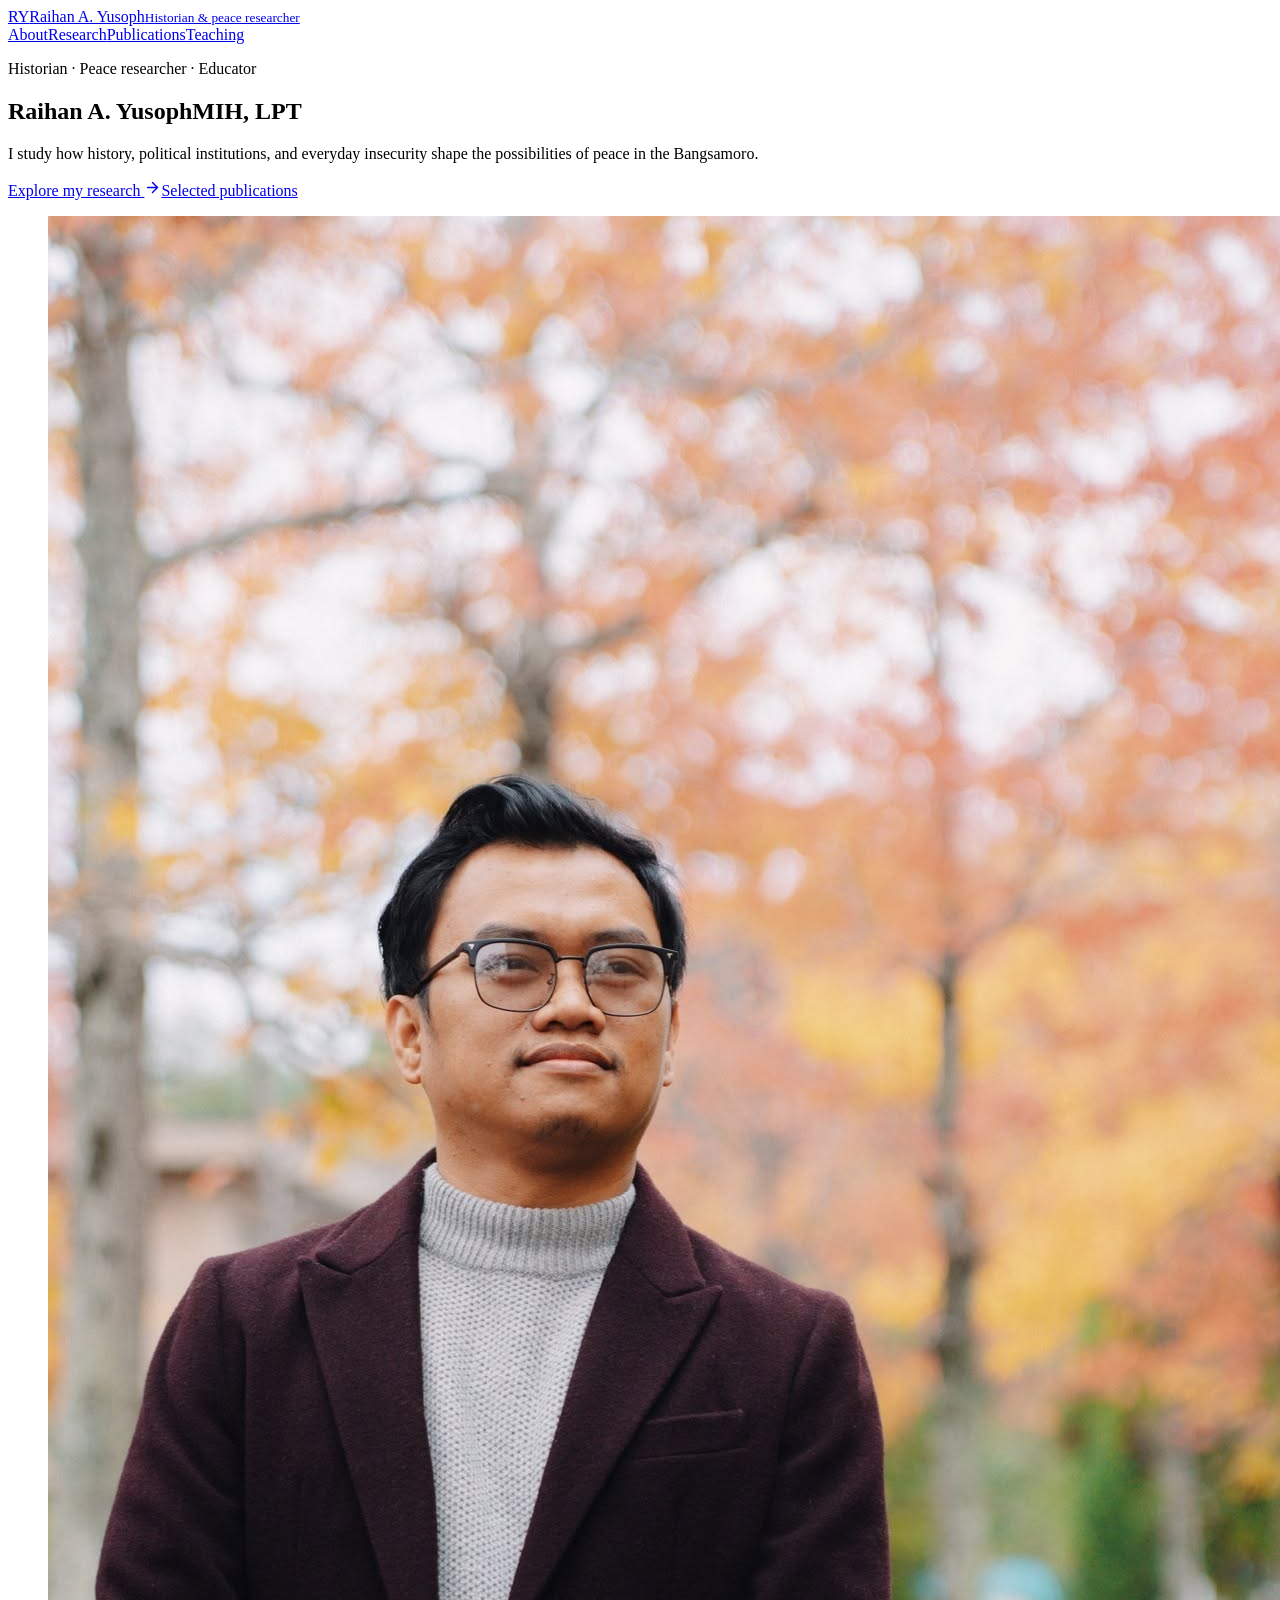
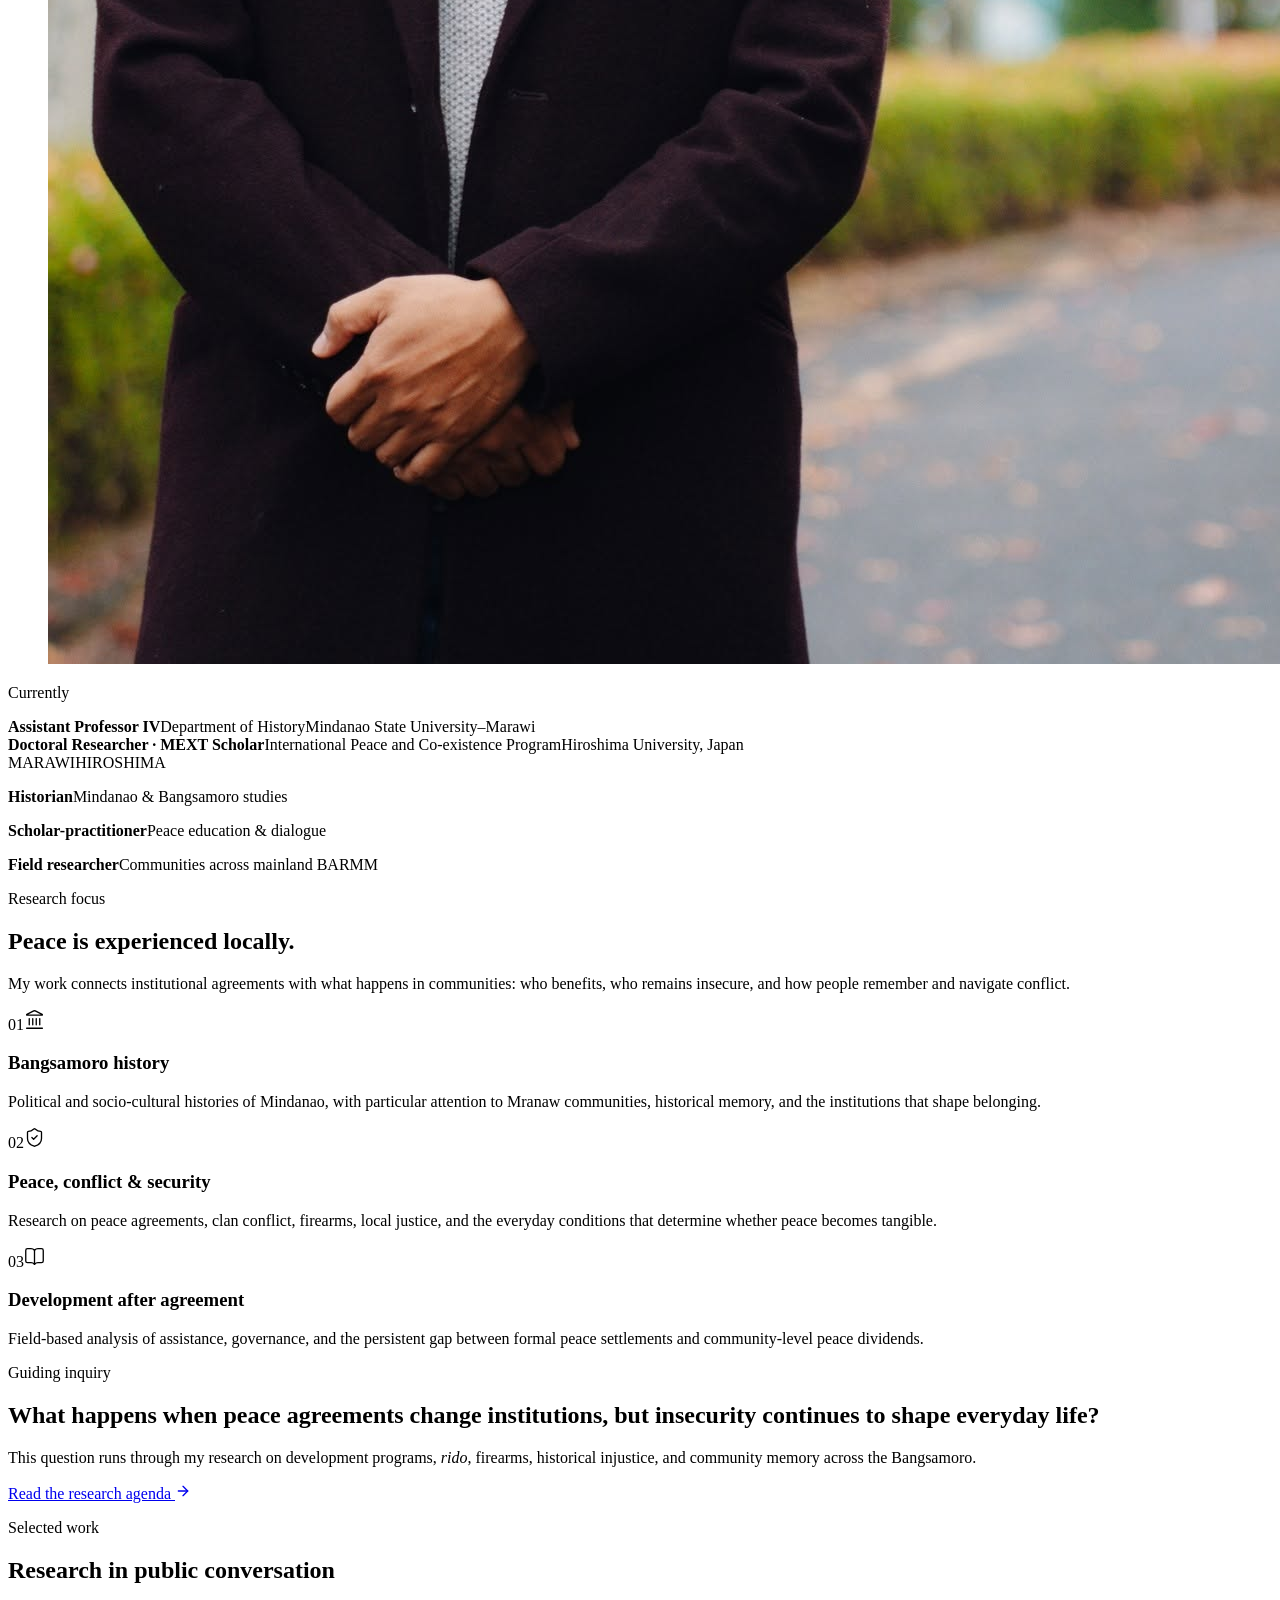
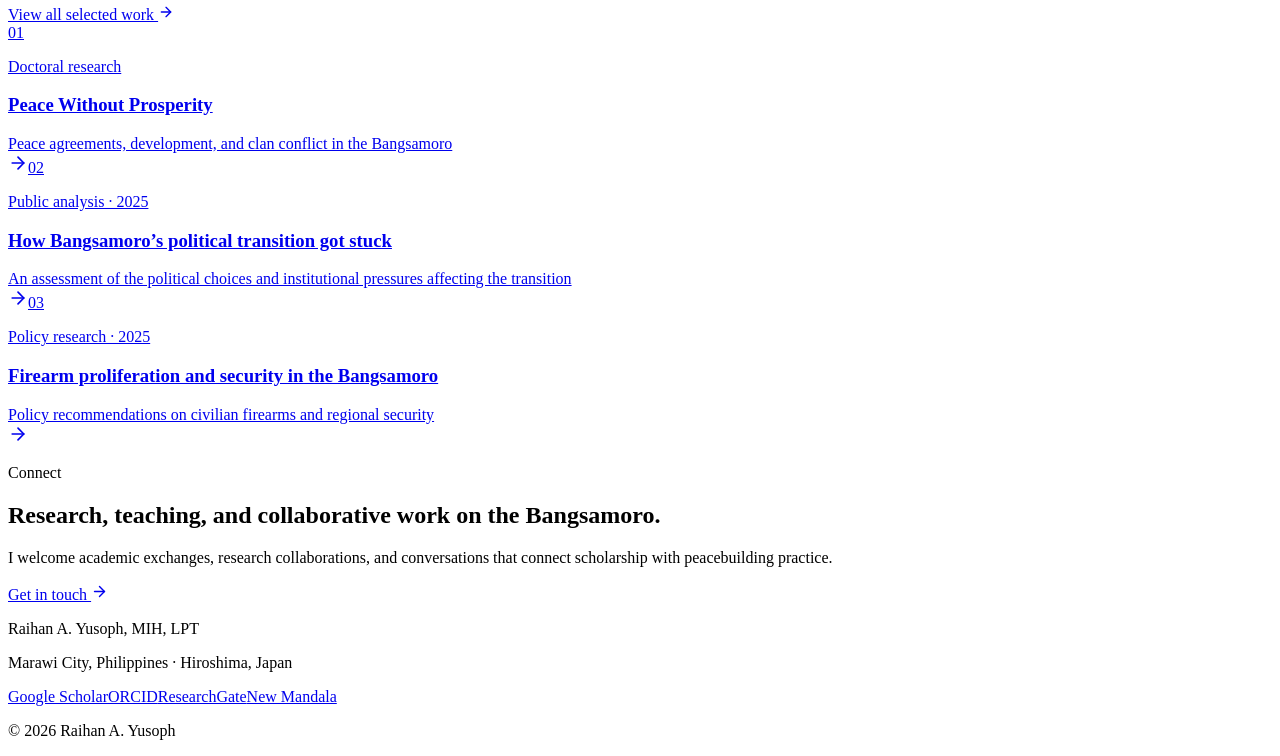
==== index.html @ 93728053 "Redesign site with portrait and heritage palette" ====
<!DOCTYPE html><html lang="en"><head><meta charSet="utf-8"/><meta name="viewport" content="width=device-width, initial-scale=1"/><link rel="preload" href="/raihan-yusoph-portrait.jpg" as="image"/><link rel="stylesheet" href="/_next/static/chunks/0.kbww6lg4kfk.css" data-precedence="next"/><link rel="preload" as="script" fetchPriority="low" href="/_next/static/chunks/15xrurgzs99gv.js"/><script src="/_next/static/chunks/0dgq26a5_oy.a.js" async=""></script><script src="/_next/static/chunks/07lhk_q6pmm3r.js" async=""></script><script src="/_next/static/chunks/0au83~zq0~0pf.js" async=""></script><script src="/_next/static/chunks/turbopack-07ur8f85nectq.js" async=""></script><script src="/_next/static/chunks/01xlw8hd842-c.js" async=""></script><script src="/_next/static/chunks/0d3shmwh5_nmn.js" async=""></script><script src="/_next/static/chunks/0s7e_195_1~m9.js" async=""></script><title>Raihan A. Yusoph | Historian and Peace Researcher</title><meta name="description" content="Academic portfolio of Raihan A. Yusoph, a historian and peace researcher working on Mindanao, the Bangsamoro, conflict, memory, and post-agreement development."/><meta name="author" content="Raihan A. Yusoph"/><meta name="keywords" content="Raihan A. Yusoph,Bangsamoro studies,Mindanao history,peace and conflict studies,Mranaw history"/><link rel="shortcut icon" href="/favicon.svg"/><link rel="icon" href="/favicon.svg"/><script src="/_next/static/chunks/03~yq9q893hmn.js" noModule=""></script></head><body><div hidden=""><!--$--><!--/$--></div><div class="site-shell"><header class="site-header"><div class="header-inner"><a class="brand" aria-label="Raihan A. Yusoph, home" href="/"><span class="brand-mark">RY</span><span class="brand-name">Raihan A. Yusoph<small>Historian &amp; peace researcher</small></span></a><nav aria-label="Primary navigation"><a href="/about/">About</a><a href="/research/">Research</a><a href="/publications/">Publications</a><a href="/teaching/">Teaching</a></nav></div></header><main><section class="hero-section"><div class="content-grid hero-grid"><div class="hero-copy"><p class="eyebrow eyebrow-light">Historian · Peace researcher · Educator</p><h1>Raihan A. Yusoph<span>MIH, LPT</span></h1><p class="hero-intro">I study how history, political institutions, and everyday insecurity shape the possibilities of peace in the Bangsamoro.</p><div class="hero-actions"><a class="button button-light" href="/research/">Explore my research <svg xmlns="http://www.w3.org/2000/svg" width="17" height="17" viewBox="0 0 24 24" fill="none" stroke="currentColor" stroke-width="2" stroke-linecap="round" stroke-linejoin="round" class="lucide lucide-arrow-right" aria-hidden="true"><path d="M5 12h14"></path><path d="m12 5 7 7-7 7"></path></svg></a><a class="button button-outline-light" href="/publications/">Selected publications</a></div></div><div class="hero-visual"><figure class="hero-portrait"><img alt="Portrait of Raihan A. Yusoph outdoors in autumn" height="2048" src="/raihan-yusoph-portrait.jpg" width="1365"/></figure><span class="okir-accent" aria-hidden="true"></span><aside class="hero-aside" aria-label="Current appointments"><p class="aside-label">Currently</p><div class="appointment"><strong>Assistant Professor IV</strong><span>Department of History</span><span>Mindanao State University–Marawi</span></div><div class="appointment"><strong>Doctoral Researcher · MEXT Scholar</strong><span>International Peace and Co-existence Program</span><span>Hiroshima University, Japan</span></div><div class="coordinates" aria-hidden="true"><span>MARAWI</span><span>HIROSHIMA</span></div></aside></div></div></section><section class="credential-band" aria-label="Professional profile"><div class="content-grid credential-grid"><p><strong>Historian</strong><span>Mindanao &amp; Bangsamoro studies</span></p><p><strong>Scholar-practitioner</strong><span>Peace education &amp; dialogue</span></p><p><strong>Field researcher</strong><span>Communities across mainland BARMM</span></p></div></section><section class="section content-grid" id="focus"><div class="section-heading"><p class="eyebrow">Research focus</p><h2>Peace is experienced locally.</h2><p>My work connects institutional agreements with what happens in communities: who benefits, who remains insecure, and how people remember and navigate conflict.</p></div><div class="focus-grid"><article class="focus-card"><div class="focus-card-top"><span>01</span><svg xmlns="http://www.w3.org/2000/svg" width="21" height="21" viewBox="0 0 24 24" fill="none" stroke="currentColor" stroke-width="1.5" stroke-linecap="round" stroke-linejoin="round" class="lucide lucide-landmark" aria-hidden="true"><path d="M10 18v-7"></path><path d="M11.119 2.205a2 2 0 0 1 1.762 0l7.84 3.846A.5.5 0 0 1 20.5 7h-17a.5.5 0 0 1-.22-.949z"></path><path d="M14 18v-7"></path><path d="M18 18v-7"></path><path d="M3 22h18"></path><path d="M6 18v-7"></path></svg></div><h3>Bangsamoro history</h3><p>Political and socio-cultural histories of Mindanao, with particular attention to Mranaw communities, historical memory, and the institutions that shape belonging.</p></article><article class="focus-card"><div class="focus-card-top"><span>02</span><svg xmlns="http://www.w3.org/2000/svg" width="21" height="21" viewBox="0 0 24 24" fill="none" stroke="currentColor" stroke-width="1.5" stroke-linecap="round" stroke-linejoin="round" class="lucide lucide-shield-check" aria-hidden="true"><path d="M20 13c0 5-3.5 7.5-7.66 8.95a1 1 0 0 1-.67-.01C7.5 20.5 4 18 4 13V6a1 1 0 0 1 1-1c2 0 4.5-1.2 6.24-2.72a1.17 1.17 0 0 1 1.52 0C14.51 3.81 17 5 19 5a1 1 0 0 1 1 1z"></path><path d="m9 12 2 2 4-4"></path></svg></div><h3>Peace, conflict &amp; security</h3><p>Research on peace agreements, clan conflict, firearms, local justice, and the everyday conditions that determine whether peace becomes tangible.</p></article><article class="focus-card"><div class="focus-card-top"><span>03</span><svg xmlns="http://www.w3.org/2000/svg" width="21" height="21" viewBox="0 0 24 24" fill="none" stroke="currentColor" stroke-width="1.5" stroke-linecap="round" stroke-linejoin="round" class="lucide lucide-book-open" aria-hidden="true"><path d="M12 5v16"></path><path d="M20.001 19A2 2 0 0022 17V5a2 2 0 00-1.999-2L16 3.002A5 5 0 0012 5a5 5 0 00-4-2H4a2 2 0 00-2 2v12a2 2 0 001.999 2H8a5 5 0 014 2 5 5 0 014-2z"></path></svg></div><h3>Development after agreement</h3><p>Field-based analysis of assistance, governance, and the persistent gap between formal peace settlements and community-level peace dividends.</p></article></div></section><section class="section section-ink"><div class="content-grid inquiry-grid"><div><p class="eyebrow eyebrow-light">Guiding inquiry</p><h2>What happens when peace agreements change institutions, but insecurity continues to shape everyday life?</h2></div><div class="inquiry-note"><p>This question runs through my research on development programs,<em> rido</em>, firearms, historical injustice, and community memory across the Bangsamoro.</p><a href="/research/">Read the research agenda <svg xmlns="http://www.w3.org/2000/svg" width="16" height="16" viewBox="0 0 24 24" fill="none" stroke="currentColor" stroke-width="2" stroke-linecap="round" stroke-linejoin="round" class="lucide lucide-arrow-right" aria-hidden="true"><path d="M5 12h14"></path><path d="m12 5 7 7-7 7"></path></svg></a></div></div></section><section class="section content-grid"><div class="section-heading split-heading"><div><p class="eyebrow">Selected work</p><h2>Research in public conversation</h2></div><a class="text-link" href="/publications/">View all selected work <svg xmlns="http://www.w3.org/2000/svg" width="16" height="16" viewBox="0 0 24 24" fill="none" stroke="currentColor" stroke-width="2" stroke-linecap="round" stroke-linejoin="round" class="lucide lucide-arrow-right" aria-hidden="true"><path d="M5 12h14"></path><path d="m12 5 7 7-7 7"></path></svg></a></div><div class="work-list"><a class="work-row" href="/research#doctoral-research"><span class="work-index">0<!-- -->1</span><div><p>Doctoral research</p><h3>Peace Without Prosperity</h3><span>Peace agreements, development, and clan conflict in the Bangsamoro</span></div><svg xmlns="http://www.w3.org/2000/svg" width="20" height="20" viewBox="0 0 24 24" fill="none" stroke="currentColor" stroke-width="2" stroke-linecap="round" stroke-linejoin="round" class="lucide lucide-arrow-right" aria-hidden="true"><path d="M5 12h14"></path><path d="m12 5 7 7-7 7"></path></svg></a><a class="work-row" href="https://www.newmandala.org/how-bangsamoros-political-transition-got-stuck/" rel="noreferrer" target="_blank"><span class="work-index">0<!-- -->2</span><div><p>Public analysis · 2025</p><h3>How Bangsamoro’s political transition got stuck</h3><span>An assessment of the political choices and institutional pressures affecting the transition</span></div><svg xmlns="http://www.w3.org/2000/svg" width="20" height="20" viewBox="0 0 24 24" fill="none" stroke="currentColor" stroke-width="2" stroke-linecap="round" stroke-linejoin="round" class="lucide lucide-arrow-right" aria-hidden="true"><path d="M5 12h14"></path><path d="m12 5 7 7-7 7"></path></svg></a><a class="work-row" href="https://prls-parliament.bangsamoro.gov.ph/2025/01/29/policy-recommendations-to-address-firearm-proliferation-among-civilians-and-strengthen-security-in-the-bangsamoro-region-by-raihan-a-yusoph/" rel="noreferrer" target="_blank"><span class="work-index">0<!-- -->3</span><div><p>Policy research · 2025</p><h3>Firearm proliferation and security in the Bangsamoro</h3><span>Policy recommendations on civilian firearms and regional security</span></div><svg xmlns="http://www.w3.org/2000/svg" width="20" height="20" viewBox="0 0 24 24" fill="none" stroke="currentColor" stroke-width="2" stroke-linecap="round" stroke-linejoin="round" class="lucide lucide-arrow-right" aria-hidden="true"><path d="M5 12h14"></path><path d="m12 5 7 7-7 7"></path></svg></a></div></section><section class="section section-contact"><div class="content-grid contact-grid"><p class="eyebrow">Connect</p><h2>Research, teaching, and collaborative work on the Bangsamoro.</h2><div><p>I welcome academic exchanges, research collaborations, and conversations that connect scholarship with peacebuilding practice.</p><a class="button button-primary" href="mailto:yusophraihan@gmail.com">Get in touch <svg xmlns="http://www.w3.org/2000/svg" width="17" height="17" viewBox="0 0 24 24" fill="none" stroke="currentColor" stroke-width="2" stroke-linecap="round" stroke-linejoin="round" class="lucide lucide-arrow-right" aria-hidden="true"><path d="M5 12h14"></path><path d="m12 5 7 7-7 7"></path></svg></a></div></div></section></main><footer class="site-footer"><div class="content-grid footer-grid"><div><p class="footer-name">Raihan A. Yusoph, MIH, LPT</p><p>Marawi City, Philippines · Hiroshima, Japan</p></div><div class="footer-links" aria-label="Academic profiles"><a href="https://scholar.google.com/citations?hl=en&amp;user=7pfpm74AAAAJ" rel="noreferrer" target="_blank">Google Scholar</a><a href="https://orcid.org/0000-0001-9791-6979" rel="noreferrer" target="_blank">ORCID</a><a href="https://www.researchgate.net/profile/Raihan-Yusoph" rel="noreferrer" target="_blank">ResearchGate</a><a href="https://www.newmandala.org/author/raihanyusoph/" rel="noreferrer" target="_blank">New Mandala</a></div><p class="footer-note">© <!-- -->2026<!-- --> Raihan A. Yusoph</p></div></footer></div><!--$--><!--/$--><script src="/_next/static/chunks/15xrurgzs99gv.js" id="_R_" async=""></script><script>(self.__next_f=self.__next_f||[]).push([0])</script><script>self.__next_f.push([1,"1:\"$Sreact.fragment\"\n2:I[39756,[\"/_next/static/chunks/01xlw8hd842-c.js\",\"/_next/static/chunks/0d3shmwh5_nmn.js\"],\"default\"]\n3:I[37457,[\"/_next/static/chunks/01xlw8hd842-c.js\",\"/_next/static/chunks/0d3shmwh5_nmn.js\"],\"default\"]\n4:I[22016,[\"/_next/static/chunks/01xlw8hd842-c.js\",\"/_next/static/chunks/0d3shmwh5_nmn.js\",\"/_next/static/chunks/0s7e_195_1~m9.js\"],\"\"]\n5:I[5014,[\"/_next/static/chunks/01xlw8hd842-c.js\",\"/_next/static/chunks/0d3shmwh5_nmn.js\",\"/_next/static/chunks/0s7e_195_1~m9.js\"],\"default\"]\n11:I[68027,[\"/_next/static/chunks/01xlw8hd842-c.js\",\"/_next/static/chunks/0d3shmwh5_nmn.js\"],\"default\",1]\n:HL[\"/_next/static/chunks/0.kbww6lg4kfk.css\",\"style\"]\n:HL[\"/raihan-yusoph-portrait.jpg\",\"image\"]\n"])</script><script>self.__next_f.push([1,"0:{\"P\":null,\"c\":[\"\",\"\"],\"q\":\"\",\"i\":false,\"f\":[[[\"\",{\"children\":[\"__PAGE__\",{}]},\"$undefined\",\"$undefined\",16],[[\"$\",\"$1\",\"c\",{\"children\":[[[\"$\",\"link\",\"0\",{\"rel\":\"stylesheet\",\"href\":\"/_next/static/chunks/0.kbww6lg4kfk.css\",\"precedence\":\"next\",\"crossOrigin\":\"$undefined\",\"nonce\":\"$undefined\"}],[\"$\",\"script\",\"script-0\",{\"src\":\"/_next/static/chunks/01xlw8hd842-c.js\",\"async\":true,\"nonce\":\"$undefined\"}],[\"$\",\"script\",\"script-1\",{\"src\":\"/_next/static/chunks/0d3shmwh5_nmn.js\",\"async\":true,\"nonce\":\"$undefined\"}]],[\"$\",\"html\",null,{\"lang\":\"en\",\"children\":[\"$\",\"body\",null,{\"children\":[\"$\",\"$L2\",null,{\"parallelRouterKey\":\"children\",\"error\":\"$undefined\",\"errorStyles\":\"$undefined\",\"errorScripts\":\"$undefined\",\"template\":[\"$\",\"$L3\",null,{}],\"templateStyles\":\"$undefined\",\"templateScripts\":\"$undefined\",\"notFound\":[[[\"$\",\"title\",null,{\"children\":\"404: This page could not be found.\"}],[\"$\",\"div\",null,{\"style\":{\"fontFamily\":\"system-ui,\\\"Segoe UI\\\",Roboto,Helvetica,Arial,sans-serif,\\\"Apple Color Emoji\\\",\\\"Segoe UI Emoji\\\"\",\"height\":\"100vh\",\"textAlign\":\"center\",\"display\":\"flex\",\"flexDirection\":\"column\",\"alignItems\":\"center\",\"justifyContent\":\"center\"},\"children\":[\"$\",\"div\",null,{\"children\":[[\"$\",\"style\",null,{\"dangerouslySetInnerHTML\":{\"__html\":\"body{color:#000;background:#fff;margin:0}.next-error-h1{border-right:1px solid rgba(0,0,0,.3)}@media (prefers-color-scheme:dark){body{color:#fff;background:#000}.next-error-h1{border-right:1px solid rgba(255,255,255,.3)}}\"}}],[\"$\",\"h1\",null,{\"className\":\"next-error-h1\",\"style\":{\"display\":\"inline-block\",\"margin\":\"0 20px 0 0\",\"padding\":\"0 23px 0 0\",\"fontSize\":24,\"fontWeight\":500,\"verticalAlign\":\"top\",\"lineHeight\":\"49px\"},\"children\":404}],[\"$\",\"div\",null,{\"style\":{\"display\":\"inline-block\"},\"children\":[\"$\",\"h2\",null,{\"style\":{\"fontSize\":14,\"fontWeight\":400,\"lineHeight\":\"49px\",\"margin\":0},\"children\":\"This page could not be found.\"}]}]]}]}]],[]],\"forbidden\":\"$undefined\",\"unauthorized\":\"$undefined\"}]}]}]]}],{\"children\":[[\"$\",\"$1\",\"c\",{\"children\":[[\"$\",\"div\",null,{\"className\":\"site-shell\",\"children\":[[\"$\",\"header\",null,{\"className\":\"site-header\",\"children\":[\"$\",\"div\",null,{\"className\":\"header-inner\",\"children\":[[\"$\",\"$L4\",null,{\"className\":\"brand\",\"href\":\"/\",\"aria-label\":\"Raihan A. Yusoph, home\",\"children\":[[\"$\",\"span\",null,{\"className\":\"brand-mark\",\"children\":\"RY\"}],[\"$\",\"span\",null,{\"className\":\"brand-name\",\"children\":[\"Raihan A. Yusoph\",[\"$\",\"small\",null,{\"children\":\"Historian \u0026 peace researcher\"}]]}]]}],[\"$\",\"nav\",null,{\"aria-label\":\"Primary navigation\",\"children\":[[\"$\",\"$L4\",\"/about\",{\"href\":\"/about\",\"children\":\"About\"}],[\"$\",\"$L4\",\"/research\",{\"href\":\"/research\",\"children\":\"Research\"}],[\"$\",\"$L4\",\"/publications\",{\"href\":\"/publications\",\"children\":\"Publications\"}],[\"$\",\"$L4\",\"/teaching\",{\"href\":\"/teaching\",\"children\":\"Teaching\"}]]}]]}]}],[\"$\",\"main\",null,{\"children\":[[\"$\",\"section\",null,{\"className\":\"hero-section\",\"children\":[\"$\",\"div\",null,{\"className\":\"content-grid hero-grid\",\"children\":[[\"$\",\"div\",null,{\"className\":\"hero-copy\",\"children\":[[\"$\",\"p\",null,{\"className\":\"eyebrow eyebrow-light\",\"children\":\"Historian · Peace researcher · Educator\"}],[\"$\",\"h1\",null,{\"children\":[\"Raihan A. Yusoph\",[\"$\",\"span\",null,{\"children\":\"MIH, LPT\"}]]}],[\"$\",\"p\",null,{\"className\":\"hero-intro\",\"children\":\"I study how history, political institutions, and everyday insecurity shape the possibilities of peace in the Bangsamoro.\"}],[\"$\",\"div\",null,{\"className\":\"hero-actions\",\"children\":[[\"$\",\"$L4\",null,{\"className\":\"button button-light\",\"href\":\"/research\",\"children\":[\"Explore my research \",[\"$\",\"$L5\",null,{\"ref\":\"$undefined\",\"iconNode\":[[\"path\",{\"d\":\"M5 12h14\",\"key\":\"1ays0h\"}],[\"path\",{\"d\":\"m12 5 7 7-7 7\",\"key\":\"xquz4c\"}]],\"className\":\"lucide-arrow-right\",\"size\":17,\"aria-hidden\":\"true\"}]]}],[\"$\",\"$L4\",null,{\"className\":\"button button-outline-light\",\"href\":\"/publications\",\"children\":\"Selected publications\"}]]}]]}],[\"$\",\"div\",null,{\"className\":\"hero-visual\",\"children\":[[\"$\",\"figure\",null,{\"className\":\"hero-portrait\",\"children\":[\"$\",\"img\",null,{\"alt\":\"Portrait of Raihan A. Yusoph outdoors in autumn\",\"height\":\"2048\",\"src\":\"/raihan-yusoph-portrait.jpg\",\"width\":\"1365\"}]}],[\"$\",\"span\",null,{\"className\":\"okir-accent\",\"aria-hidden\":\"true\"}],[\"$\",\"aside\",null,{\"className\":\"hero-aside\",\"aria-label\":\"Current appointments\",\"children\":[[\"$\",\"p\",null,{\"className\":\"aside-label\",\"children\":\"Currently\"}],[\"$\",\"div\",null,{\"className\":\"appointment\",\"children\":[[\"$\",\"strong\",null,{\"children\":\"Assistant Professor IV\"}],[\"$\",\"span\",null,{\"children\":\"Department of History\"}],[\"$\",\"span\",null,{\"children\":\"Mindanao State University–Marawi\"}]]}],[\"$\",\"div\",null,{\"className\":\"appointment\",\"children\":[[\"$\",\"strong\",null,{\"children\":\"Doctoral Researcher · MEXT Scholar\"}],[\"$\",\"span\",null,{\"children\":\"International Peace and Co-existence Program\"}],\"$L6\"]}],\"$L7\"]}]]}]]}]}],\"$L8\",\"$L9\",\"$La\",\"$Lb\",\"$Lc\"]}],\"$Ld\"]}],[\"$Le\"],\"$Lf\"]}],{},null,false,null]},null,false,null],\"$L10\",false]],\"m\":\"$undefined\",\"G\":[\"$11\",[\"$L12\"]],\"S\":true,\"h\":null,\"s\":\"$undefined\",\"l\":\"$undefined\",\"p\":\"$undefined\",\"d\":\"$undefined\",\"b\":\"-JS9yGXg3G-bM_XrcunVp\"}\n"])</script><script>self.__next_f.push([1,"13:I[97367,[\"/_next/static/chunks/01xlw8hd842-c.js\",\"/_next/static/chunks/0d3shmwh5_nmn.js\"],\"OutletBoundary\"]\n14:\"$Sreact.suspense\"\n16:I[97367,[\"/_next/static/chunks/01xlw8hd842-c.js\",\"/_next/static/chunks/0d3shmwh5_nmn.js\"],\"ViewportBoundary\"]\n18:I[97367,[\"/_next/static/chunks/01xlw8hd842-c.js\",\"/_next/static/chunks/0d3shmwh5_nmn.js\"],\"MetadataBoundary\"]\n6:[\"$\",\"span\",null,{\"children\":\"Hiroshima University, Japan\"}]\n7:[\"$\",\"div\",null,{\"className\":\"coordinates\",\"aria-hidden\":\"true\",\"children\":[[\"$\",\"span\",null,{\"children\":\"MARAWI\"}],[\"$\",\"span\",null,{\"children\":\"HIROSHIMA\"}]]}]\n8:[\"$\",\"section\",null,{\"className\":\"credential-band\",\"aria-label\":\"Professional profile\",\"children\":[\"$\",\"div\",null,{\"className\":\"content-grid credential-grid\",\"children\":[[\"$\",\"p\",null,{\"children\":[[\"$\",\"strong\",null,{\"children\":\"Historian\"}],[\"$\",\"span\",null,{\"children\":\"Mindanao \u0026 Bangsamoro studies\"}]]}],[\"$\",\"p\",null,{\"children\":[[\"$\",\"strong\",null,{\"children\":\"Scholar-practitioner\"}],[\"$\",\"span\",null,{\"children\":\"Peace education \u0026 dialogue\"}]]}],[\"$\",\"p\",null,{\"children\":[[\"$\",\"strong\",null,{\"children\":\"Field researcher\"}],[\"$\",\"span\",null,{\"children\":\"Communities across mainland BARMM\"}]]}]]}]}]\n"])</script><script>self.__next_f.push([1,"9:[\"$\",\"section\",null,{\"className\":\"section content-grid\",\"id\":\"focus\",\"children\":[[\"$\",\"div\",null,{\"className\":\"section-heading\",\"children\":[[\"$\",\"p\",null,{\"className\":\"eyebrow\",\"children\":\"Research focus\"}],[\"$\",\"h2\",null,{\"children\":\"Peace is experienced locally.\"}],[\"$\",\"p\",null,{\"children\":\"My work connects institutional agreements with what happens in communities: who benefits, who remains insecure, and how people remember and navigate conflict.\"}]]}],[\"$\",\"div\",null,{\"className\":\"focus-grid\",\"children\":[[\"$\",\"article\",\"01\",{\"className\":\"focus-card\",\"children\":[[\"$\",\"div\",null,{\"className\":\"focus-card-top\",\"children\":[[\"$\",\"span\",null,{\"children\":\"01\"}],[\"$\",\"$L5\",null,{\"ref\":\"$undefined\",\"iconNode\":[[\"path\",{\"d\":\"M10 18v-7\",\"key\":\"wt116b\"}],[\"path\",{\"d\":\"M11.119 2.205a2 2 0 0 1 1.762 0l7.84 3.846A.5.5 0 0 1 20.5 7h-17a.5.5 0 0 1-.22-.949z\",\"key\":\"yxxwt6\"}],[\"path\",{\"d\":\"M14 18v-7\",\"key\":\"vav6t3\"}],[\"path\",{\"d\":\"M18 18v-7\",\"key\":\"aexdmj\"}],[\"path\",{\"d\":\"M3 22h18\",\"key\":\"8prr45\"}],[\"path\",{\"d\":\"M6 18v-7\",\"key\":\"1ivflk\"}]],\"className\":\"lucide-landmark\",\"size\":21,\"strokeWidth\":1.5,\"aria-hidden\":\"true\"}]]}],[\"$\",\"h3\",null,{\"children\":\"Bangsamoro history\"}],[\"$\",\"p\",null,{\"children\":\"Political and socio-cultural histories of Mindanao, with particular attention to Mranaw communities, historical memory, and the institutions that shape belonging.\"}]]}],[\"$\",\"article\",\"02\",{\"className\":\"focus-card\",\"children\":[[\"$\",\"div\",null,{\"className\":\"focus-card-top\",\"children\":[[\"$\",\"span\",null,{\"children\":\"02\"}],[\"$\",\"$L5\",null,{\"ref\":\"$undefined\",\"iconNode\":[[\"path\",{\"d\":\"M20 13c0 5-3.5 7.5-7.66 8.95a1 1 0 0 1-.67-.01C7.5 20.5 4 18 4 13V6a1 1 0 0 1 1-1c2 0 4.5-1.2 6.24-2.72a1.17 1.17 0 0 1 1.52 0C14.51 3.81 17 5 19 5a1 1 0 0 1 1 1z\",\"key\":\"oel41y\"}],[\"path\",{\"d\":\"m9 12 2 2 4-4\",\"key\":\"dzmm74\"}]],\"className\":\"lucide-shield-check\",\"size\":21,\"strokeWidth\":1.5,\"aria-hidden\":\"true\"}]]}],[\"$\",\"h3\",null,{\"children\":\"Peace, conflict \u0026 security\"}],[\"$\",\"p\",null,{\"children\":\"Research on peace agreements, clan conflict, firearms, local justice, and the everyday conditions that determine whether peace becomes tangible.\"}]]}],[\"$\",\"article\",\"03\",{\"className\":\"focus-card\",\"children\":[[\"$\",\"div\",null,{\"className\":\"focus-card-top\",\"children\":[[\"$\",\"span\",null,{\"children\":\"03\"}],[\"$\",\"$L5\",null,{\"ref\":\"$undefined\",\"iconNode\":[[\"path\",{\"d\":\"M12 5v16\",\"key\":\"1f6ucr\"}],[\"path\",{\"d\":\"M20.001 19A2 2 0 0022 17V5a2 2 0 00-1.999-2L16 3.002A5 5 0 0012 5a5 5 0 00-4-2H4a2 2 0 00-2 2v12a2 2 0 001.999 2H8a5 5 0 014 2 5 5 0 014-2z\",\"key\":\"1fyvmf\"}]],\"className\":\"lucide-book-open\",\"size\":21,\"strokeWidth\":1.5,\"aria-hidden\":\"true\"}]]}],[\"$\",\"h3\",null,{\"children\":\"Development after agreement\"}],[\"$\",\"p\",null,{\"children\":\"Field-based analysis of assistance, governance, and the persistent gap between formal peace settlements and community-level peace dividends.\"}]]}]]}]]}]\n"])</script><script>self.__next_f.push([1,"a:[\"$\",\"section\",null,{\"className\":\"section section-ink\",\"children\":[\"$\",\"div\",null,{\"className\":\"content-grid inquiry-grid\",\"children\":[[\"$\",\"div\",null,{\"children\":[[\"$\",\"p\",null,{\"className\":\"eyebrow eyebrow-light\",\"children\":\"Guiding inquiry\"}],[\"$\",\"h2\",null,{\"children\":\"What happens when peace agreements change institutions, but insecurity continues to shape everyday life?\"}]]}],[\"$\",\"div\",null,{\"className\":\"inquiry-note\",\"children\":[[\"$\",\"p\",null,{\"children\":[\"This question runs through my research on development programs,\",[\"$\",\"em\",null,{\"children\":\" rido\"}],\", firearms, historical injustice, and community memory across the Bangsamoro.\"]}],[\"$\",\"$L4\",null,{\"href\":\"/research\",\"children\":[\"Read the research agenda \",[\"$\",\"$L5\",null,{\"ref\":\"$undefined\",\"iconNode\":\"$0:f:0:1:1:children:0:props:children:0:props:children:1:props:children:0:props:children:props:children:0:props:children:3:props:children:0:props:children:1:props:iconNode\",\"className\":\"lucide-arrow-right\",\"size\":16,\"aria-hidden\":\"true\"}]]}]]}]]}]}]\n"])</script><script>self.__next_f.push([1,"b:[\"$\",\"section\",null,{\"className\":\"section content-grid\",\"children\":[[\"$\",\"div\",null,{\"className\":\"section-heading split-heading\",\"children\":[[\"$\",\"div\",null,{\"children\":[[\"$\",\"p\",null,{\"className\":\"eyebrow\",\"children\":\"Selected work\"}],[\"$\",\"h2\",null,{\"children\":\"Research in public conversation\"}]]}],[\"$\",\"$L4\",null,{\"className\":\"text-link\",\"href\":\"/publications\",\"children\":[\"View all selected work \",[\"$\",\"$L5\",null,{\"ref\":\"$undefined\",\"iconNode\":\"$0:f:0:1:1:children:0:props:children:0:props:children:1:props:children:0:props:children:props:children:0:props:children:3:props:children:0:props:children:1:props:iconNode\",\"className\":\"lucide-arrow-right\",\"size\":16,\"aria-hidden\":\"true\"}]]}]]}],[\"$\",\"div\",null,{\"className\":\"work-list\",\"children\":[[\"$\",\"a\",\"Peace Without Prosperity\",{\"className\":\"work-row\",\"href\":\"/research#doctoral-research\",\"rel\":\"$undefined\",\"target\":\"$undefined\",\"children\":[[\"$\",\"span\",null,{\"className\":\"work-index\",\"children\":[\"0\",1]}],[\"$\",\"div\",null,{\"children\":[[\"$\",\"p\",null,{\"children\":\"Doctoral research\"}],[\"$\",\"h3\",null,{\"children\":\"Peace Without Prosperity\"}],[\"$\",\"span\",null,{\"children\":\"Peace agreements, development, and clan conflict in the Bangsamoro\"}]]}],[\"$\",\"$L5\",null,{\"ref\":\"$undefined\",\"iconNode\":\"$0:f:0:1:1:children:0:props:children:0:props:children:1:props:children:0:props:children:props:children:0:props:children:3:props:children:0:props:children:1:props:iconNode\",\"className\":\"lucide-arrow-right\",\"size\":20,\"aria-hidden\":\"true\"}]]}],[\"$\",\"a\",\"How Bangsamoro’s political transition got stuck\",{\"className\":\"work-row\",\"href\":\"https://www.newmandala.org/how-bangsamoros-political-transition-got-stuck/\",\"rel\":\"noreferrer\",\"target\":\"_blank\",\"children\":[[\"$\",\"span\",null,{\"className\":\"work-index\",\"children\":[\"0\",2]}],[\"$\",\"div\",null,{\"children\":[[\"$\",\"p\",null,{\"children\":\"Public analysis · 2025\"}],[\"$\",\"h3\",null,{\"children\":\"How Bangsamoro’s political transition got stuck\"}],[\"$\",\"span\",null,{\"children\":\"An assessment of the political choices and institutional pressures affecting the transition\"}]]}],[\"$\",\"$L5\",null,{\"ref\":\"$undefined\",\"iconNode\":\"$0:f:0:1:1:children:0:props:children:0:props:children:1:props:children:0:props:children:props:children:0:props:children:3:props:children:0:props:children:1:props:iconNode\",\"className\":\"lucide-arrow-right\",\"size\":20,\"aria-hidden\":\"true\"}]]}],[\"$\",\"a\",\"Firearm proliferation and security in the Bangsamoro\",{\"className\":\"work-row\",\"href\":\"https://prls-parliament.bangsamoro.gov.ph/2025/01/29/policy-recommendations-to-address-firearm-proliferation-among-civilians-and-strengthen-security-in-the-bangsamoro-region-by-raihan-a-yusoph/\",\"rel\":\"noreferrer\",\"target\":\"_blank\",\"children\":[[\"$\",\"span\",null,{\"className\":\"work-index\",\"children\":[\"0\",3]}],[\"$\",\"div\",null,{\"children\":[[\"$\",\"p\",null,{\"children\":\"Policy research · 2025\"}],[\"$\",\"h3\",null,{\"children\":\"Firearm proliferation and security in the Bangsamoro\"}],[\"$\",\"span\",null,{\"children\":\"Policy recommendations on civilian firearms and regional security\"}]]}],[\"$\",\"$L5\",null,{\"ref\":\"$undefined\",\"iconNode\":\"$0:f:0:1:1:children:0:props:children:0:props:children:1:props:children:0:props:children:props:children:0:props:children:3:props:children:0:props:children:1:props:iconNode\",\"className\":\"lucide-arrow-right\",\"size\":20,\"aria-hidden\":\"true\"}]]}]]}]]}]\n"])</script><script>self.__next_f.push([1,"c:[\"$\",\"section\",null,{\"className\":\"section section-contact\",\"children\":[\"$\",\"div\",null,{\"className\":\"content-grid contact-grid\",\"children\":[[\"$\",\"p\",null,{\"className\":\"eyebrow\",\"children\":\"Connect\"}],[\"$\",\"h2\",null,{\"children\":\"Research, teaching, and collaborative work on the Bangsamoro.\"}],[\"$\",\"div\",null,{\"children\":[[\"$\",\"p\",null,{\"children\":\"I welcome academic exchanges, research collaborations, and conversations that connect scholarship with peacebuilding practice.\"}],[\"$\",\"a\",null,{\"className\":\"button button-primary\",\"href\":\"mailto:yusophraihan@gmail.com\",\"children\":[\"Get in touch \",[\"$\",\"$L5\",null,{\"ref\":\"$undefined\",\"iconNode\":\"$0:f:0:1:1:children:0:props:children:0:props:children:1:props:children:0:props:children:props:children:0:props:children:3:props:children:0:props:children:1:props:iconNode\",\"className\":\"lucide-arrow-right\",\"size\":17,\"aria-hidden\":\"true\"}]]}]]}]]}]}]\nd:[\"$\",\"footer\",null,{\"className\":\"site-footer\",\"children\":[\"$\",\"div\",null,{\"className\":\"content-grid footer-grid\",\"children\":[[\"$\",\"div\",null,{\"children\":[[\"$\",\"p\",null,{\"className\":\"footer-name\",\"children\":\"Raihan A. Yusoph, MIH, LPT\"}],[\"$\",\"p\",null,{\"children\":\"Marawi City, Philippines · Hiroshima, Japan\"}]]}],[\"$\",\"div\",null,{\"className\":\"footer-links\",\"aria-label\":\"Academic profiles\",\"children\":[[\"$\",\"a\",\"Google Scholar\",{\"href\":\"https://scholar.google.com/citations?hl=en\u0026user=7pfpm74AAAAJ\",\"rel\":\"noreferrer\",\"target\":\"_blank\",\"children\":\"Google Scholar\"}],[\"$\",\"a\",\"ORCID\",{\"href\":\"https://orcid.org/0000-0001-9791-6979\",\"rel\":\"noreferrer\",\"target\":\"_blank\",\"children\":\"ORCID\"}],[\"$\",\"a\",\"ResearchGate\",{\"href\":\"https://www.researchgate.net/profile/Raihan-Yusoph\",\"rel\":\"noreferrer\",\"target\":\"_blank\",\"children\":\"ResearchGate\"}],[\"$\",\"a\",\"New Mandala\",{\"href\":\"https://www.newmandala.org/author/raihanyusoph/\",\"rel\":\"noreferrer\",\"target\":\"_blank\",\"children\":\"New Mandala\"}]]}],[\"$\",\"p\",null,{\"className\":\"footer-note\",\"children\":[\"© \",2026,\" Raihan A. Yusoph\"]}]]}]}]\ne:[\"$\",\"script\",\"script-0\",{\"src\":\"/_next/static/chunks/0s7e_195_1~m9.js\",\"async\":true,\"nonce\":\"$undefined\"}]\nf:[\"$\",\"$L13\",null,{\"children\":[\"$\",\"$14\",null,{\"name\":\"Next.MetadataOutlet\",\"children\":\"$@15\"}]}]\n10:[\"$\",\"$1\",\"h\",{\"children\":[null,[\"$\",\"$L16\",null,{\"children\":\"$L17\"}],[\"$\",\"div\",null,{\"hidden\":true,\"children\":[\"$\",\"$L18\",null,{\"children\":[\"$\",\"$14\",null,{\"name\":\"Next.Metadata\",\"children\":\"$L19\"}]}]}],null]}]\n12:[\"$\",\"link\",\"0\",{\"rel\":\"stylesheet\",\"href\":\"/_next/static/chunks/0.kbww6lg4kfk.css\",\"precedence\":\"next\",\"crossOrigin\":\"$undefined\",\"nonce\":\"$undefined\"}]\n"])</script><script>self.__next_f.push([1,"17:[[\"$\",\"meta\",\"0\",{\"charSet\":\"utf-8\"}],[\"$\",\"meta\",\"1\",{\"name\":\"viewport\",\"content\":\"width=device-width, initial-scale=1\"}]]\n"])</script><script>self.__next_f.push([1,"1a:I[27201,[\"/_next/static/chunks/01xlw8hd842-c.js\",\"/_next/static/chunks/0d3shmwh5_nmn.js\"],\"IconMark\"]\n15:null\n19:[[\"$\",\"title\",\"0\",{\"children\":\"Raihan A. Yusoph | Historian and Peace Researcher\"}],[\"$\",\"meta\",\"1\",{\"name\":\"description\",\"content\":\"Academic portfolio of Raihan A. Yusoph, a historian and peace researcher working on Mindanao, the Bangsamoro, conflict, memory, and post-agreement development.\"}],[\"$\",\"meta\",\"2\",{\"name\":\"author\",\"content\":\"Raihan A. Yusoph\"}],[\"$\",\"meta\",\"3\",{\"name\":\"keywords\",\"content\":\"Raihan A. Yusoph,Bangsamoro studies,Mindanao history,peace and conflict studies,Mranaw history\"}],[\"$\",\"link\",\"4\",{\"rel\":\"shortcut icon\",\"href\":\"/favicon.svg\"}],[\"$\",\"link\",\"5\",{\"rel\":\"icon\",\"href\":\"/favicon.svg\"}],[\"$\",\"$L1a\",\"6\",{}]]\n"])</script></body></html>
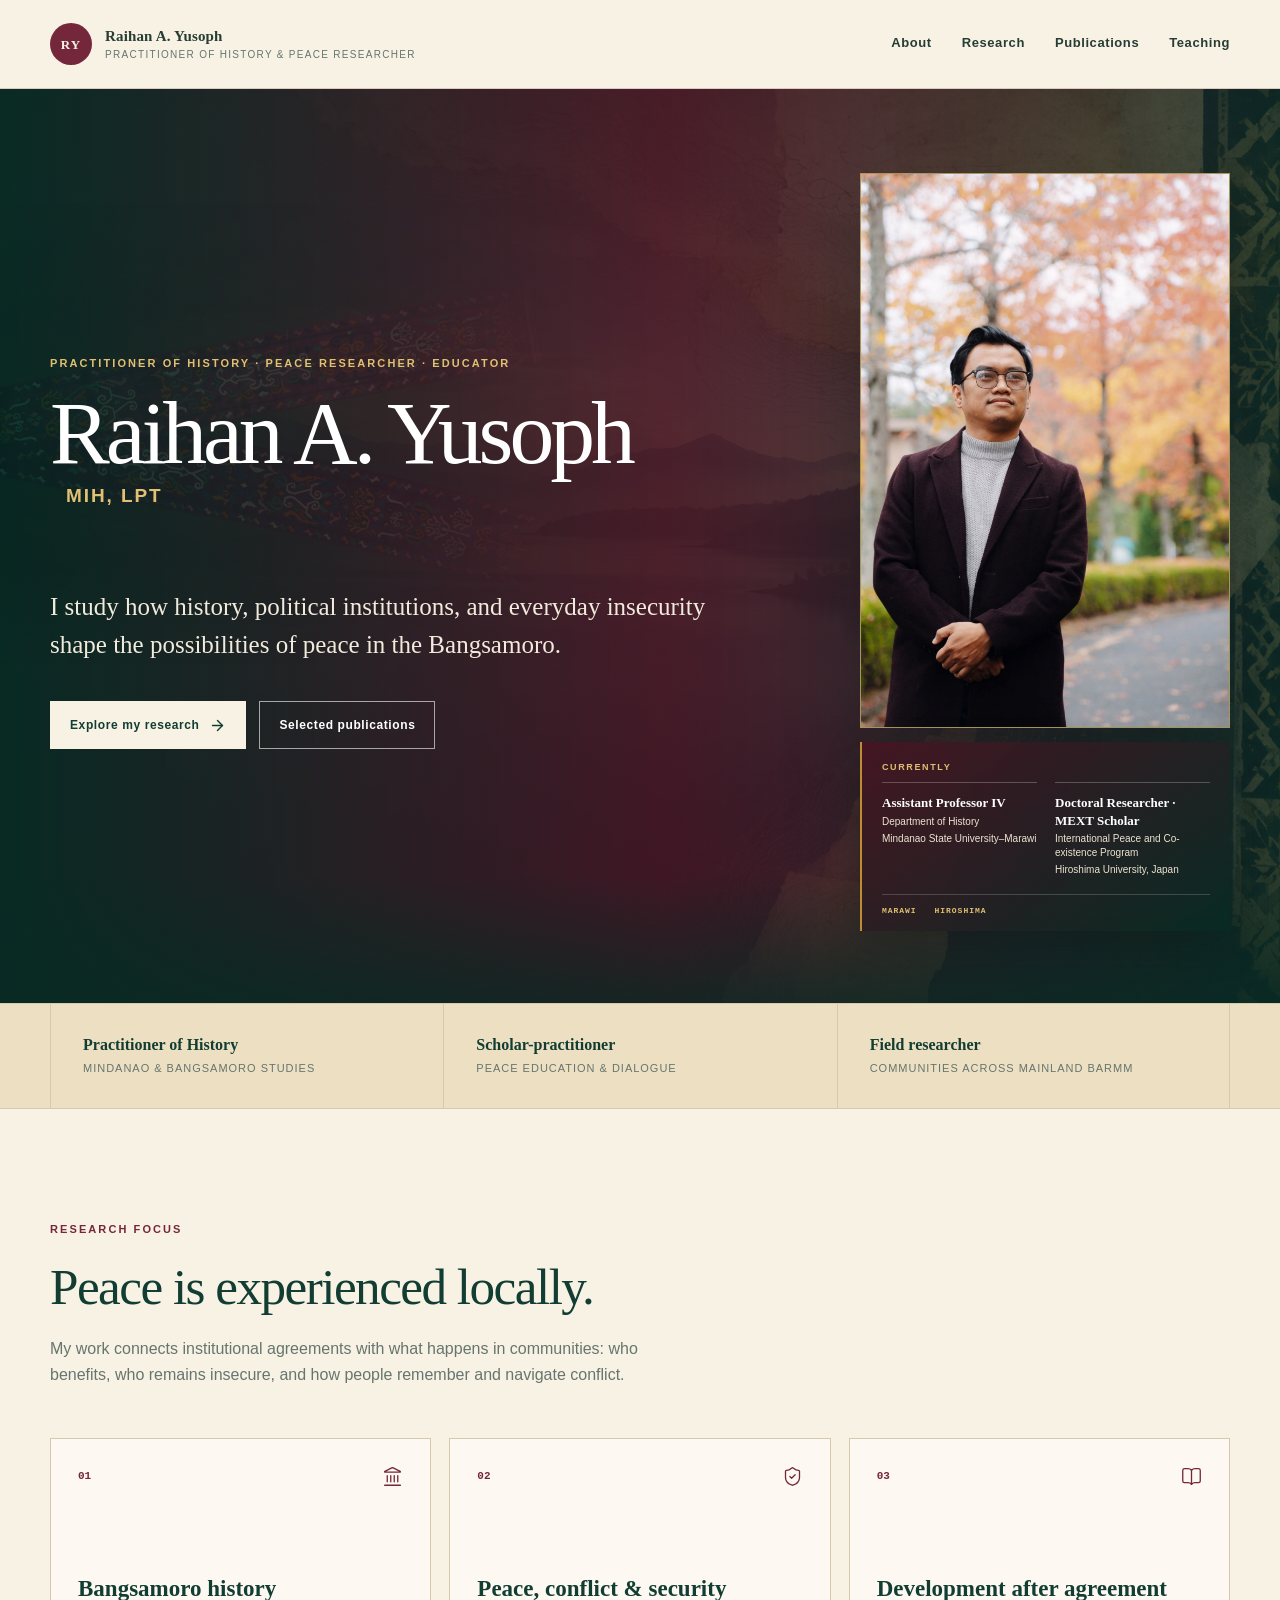
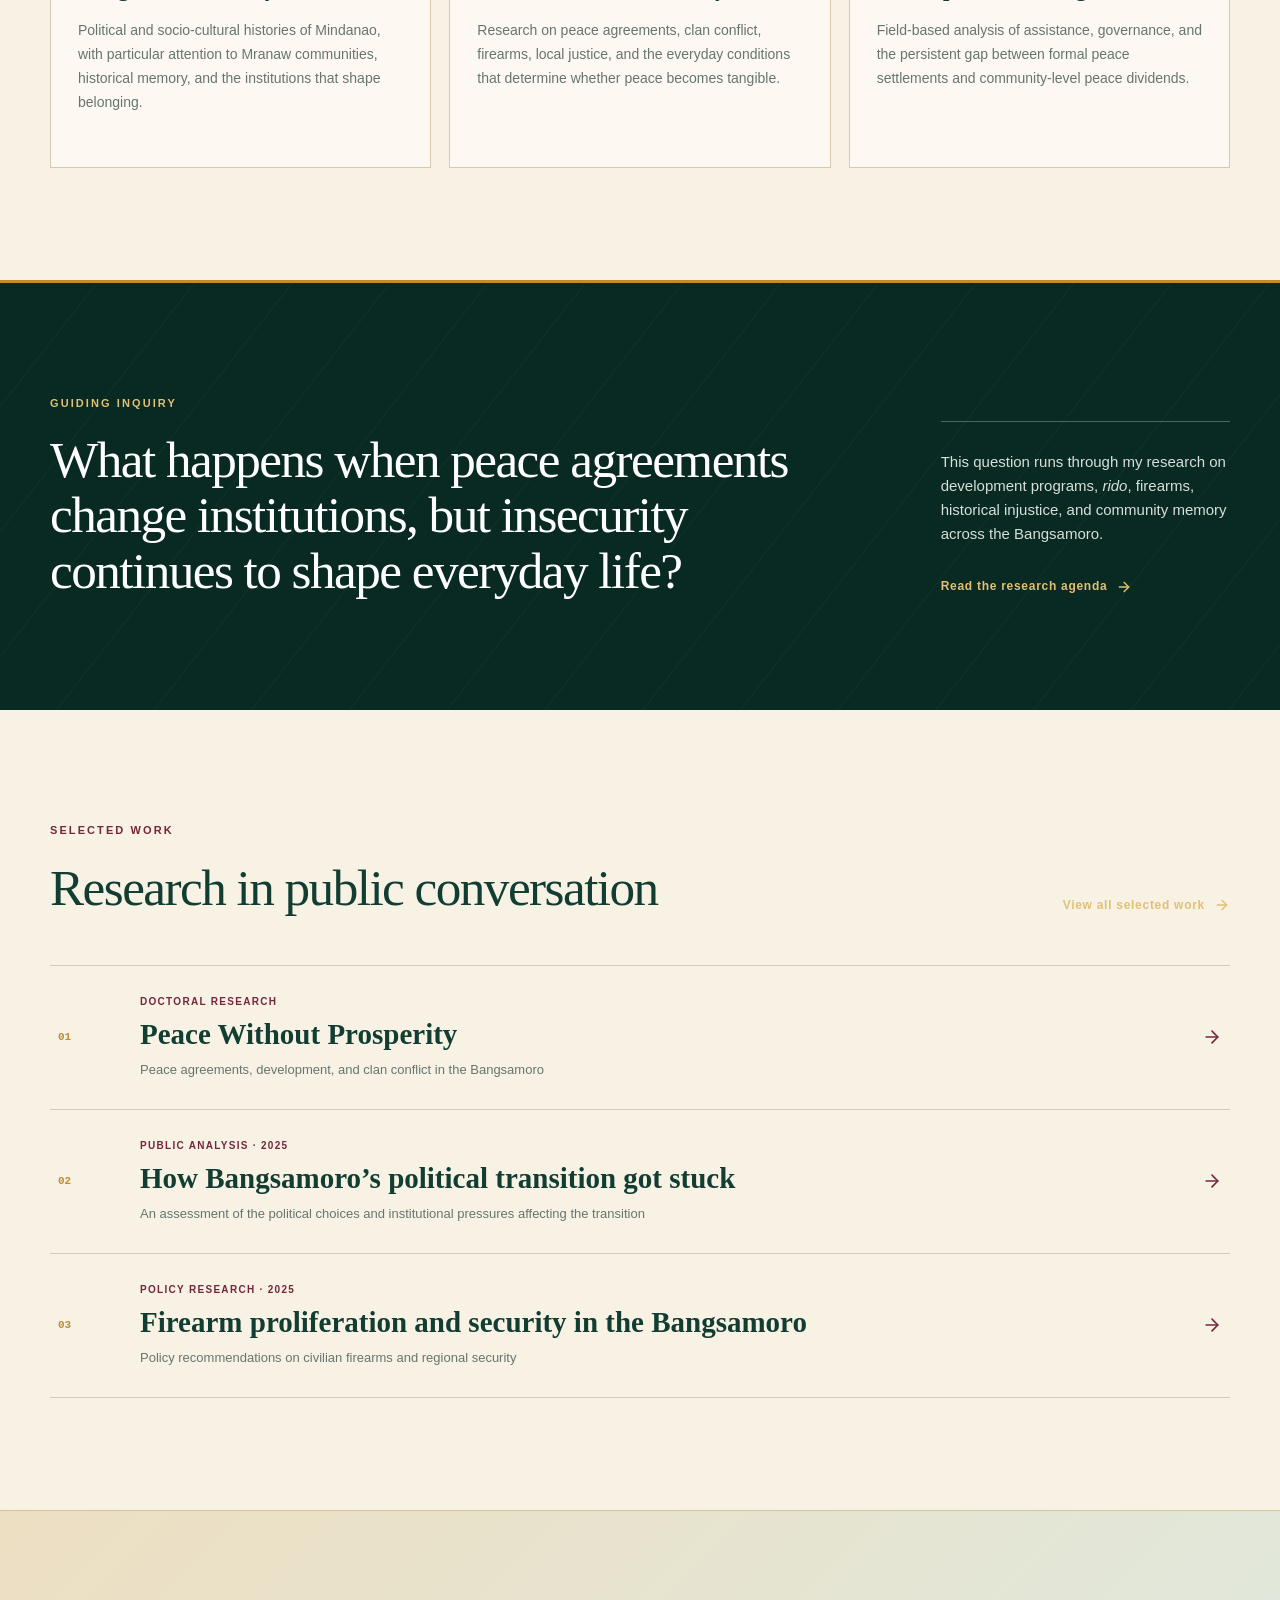
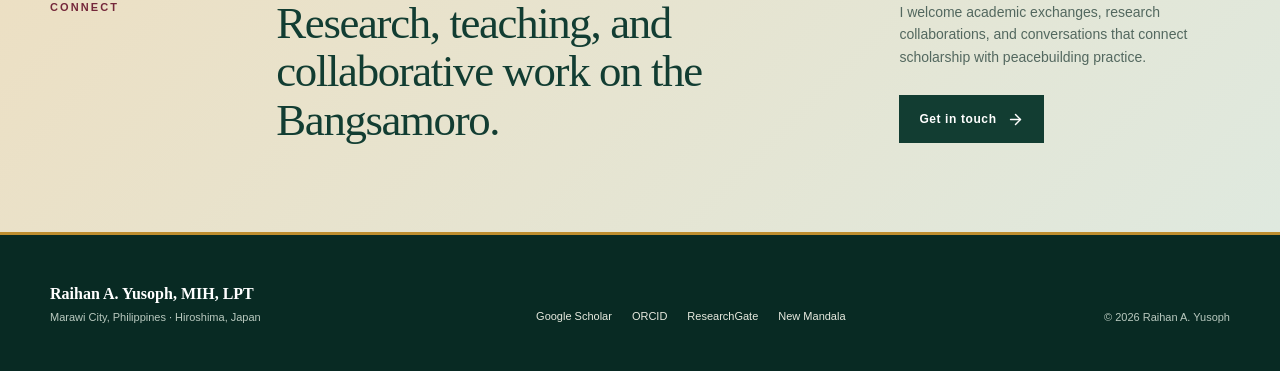
==== commit 2336f9f8: "Change title to Practitioner of History" ====
--- a/index.html
+++ b/index.html
@@ -1 +1 @@
-<!DOCTYPE html><html lang="en"><head><meta charSet="utf-8"/><meta name="viewport" content="width=device-width, initial-scale=1"/><link rel="preload" href="/raihan-yusoph-portrait.jpg" as="image"/><link rel="stylesheet" href="/_next/static/chunks/0.kbww6lg4kfk.css" data-precedence="next"/><link rel="preload" as="script" fetchPriority="low" href="/_next/static/chunks/15xrurgzs99gv.js"/><script src="/_next/static/chunks/0dgq26a5_oy.a.js" async=""></script><script src="/_next/static/chunks/07lhk_q6pmm3r.js" async=""></script><script src="/_next/static/chunks/0au83~zq0~0pf.js" async=""></script><script src="/_next/static/chunks/turbopack-07ur8f85nectq.js" async=""></script><script src="/_next/static/chunks/01xlw8hd842-c.js" async=""></script><script src="/_next/static/chunks/0d3shmwh5_nmn.js" async=""></script><script src="/_next/static/chunks/0s7e_195_1~m9.js" async=""></script><title>Raihan A. Yusoph | Historian and Peace Researcher</title><meta name="description" content="Academic portfolio of Raihan A. Yusoph, a historian and peace researcher working on Mindanao, the Bangsamoro, conflict, memory, and post-agreement development."/><meta name="author" content="Raihan A. Yusoph"/><meta name="keywords" content="Raihan A. Yusoph,Bangsamoro studies,Mindanao history,peace and conflict studies,Mranaw history"/><link rel="shortcut icon" href="/favicon.svg"/><link rel="icon" href="/favicon.svg"/><script src="/_next/static/chunks/03~yq9q893hmn.js" noModule=""></script></head><body><div hidden=""><!--$--><!--/$--></div><div class="site-shell"><header class="site-header"><div class="header-inner"><a class="brand" aria-label="Raihan A. Yusoph, home" href="/"><span class="brand-mark">RY</span><span class="brand-name">Raihan A. Yusoph<small>Historian &amp; peace researcher</small></span></a><nav aria-label="Primary navigation"><a href="/about/">About</a><a href="/research/">Research</a><a href="/publications/">Publications</a><a href="/teaching/">Teaching</a></nav></div></header><main><section class="hero-section"><div class="content-grid hero-grid"><div class="hero-copy"><p class="eyebrow eyebrow-light">Historian · Peace researcher · Educator</p><h1>Raihan A. Yusoph<span>MIH, LPT</span></h1><p class="hero-intro">I study how history, political institutions, and everyday insecurity shape the possibilities of peace in the Bangsamoro.</p><div class="hero-actions"><a class="button button-light" href="/research/">Explore my research <svg xmlns="http://www.w3.org/2000/svg" width="17" height="17" viewBox="0 0 24 24" fill="none" stroke="currentColor" stroke-width="2" stroke-linecap="round" stroke-linejoin="round" class="lucide lucide-arrow-right" aria-hidden="true"><path d="M5 12h14"></path><path d="m12 5 7 7-7 7"></path></svg></a><a class="button button-outline-light" href="/publications/">Selected publications</a></div></div><div class="hero-visual"><figure class="hero-portrait"><img alt="Portrait of Raihan A. Yusoph outdoors in autumn" height="2048" src="/raihan-yusoph-portrait.jpg" width="1365"/></figure><span class="okir-accent" aria-hidden="true"></span><aside class="hero-aside" aria-label="Current appointments"><p class="aside-label">Currently</p><div class="appointment"><strong>Assistant Professor IV</strong><span>Department of History</span><span>Mindanao State University–Marawi</span></div><div class="appointment"><strong>Doctoral Researcher · MEXT Scholar</strong><span>International Peace and Co-existence Program</span><span>Hiroshima University, Japan</span></div><div class="coordinates" aria-hidden="true"><span>MARAWI</span><span>HIROSHIMA</span></div></aside></div></div></section><section class="credential-band" aria-label="Professional profile"><div class="content-grid credential-grid"><p><strong>Historian</strong><span>Mindanao &amp; Bangsamoro studies</span></p><p><strong>Scholar-practitioner</strong><span>Peace education &amp; dialogue</span></p><p><strong>Field researcher</strong><span>Communities across mainland BARMM</span></p></div></section><section class="section content-grid" id="focus"><div class="section-heading"><p class="eyebrow">Research focus</p><h2>Peace is experienced locally.</h2><p>My work connects institutional agreements with what happens in communities: who benefits, who remains insecure, and how people remember and navigate conflict.</p></div><div class="focus-grid"><article class="focus-card"><div class="focus-card-top"><span>01</span><svg xmlns="http://www.w3.org/2000/svg" width="21" height="21" viewBox="0 0 24 24" fill="none" stroke="currentColor" stroke-width="1.5" stroke-linecap="round" stroke-linejoin="round" class="lucide lucide-landmark" aria-hidden="true"><path d="M10 18v-7"></path><path d="M11.119 2.205a2 2 0 0 1 1.762 0l7.84 3.846A.5.5 0 0 1 20.5 7h-17a.5.5 0 0 1-.22-.949z"></path><path d="M14 18v-7"></path><path d="M18 18v-7"></path><path d="M3 22h18"></path><path d="M6 18v-7"></path></svg></div><h3>Bangsamoro history</h3><p>Political and socio-cultural histories of Mindanao, with particular attention to Mranaw communities, historical memory, and the institutions that shape belonging.</p></article><article class="focus-card"><div class="focus-card-top"><span>02</span><svg xmlns="http://www.w3.org/2000/svg" width="21" height="21" viewBox="0 0 24 24" fill="none" stroke="currentColor" stroke-width="1.5" stroke-linecap="round" stroke-linejoin="round" class="lucide lucide-shield-check" aria-hidden="true"><path d="M20 13c0 5-3.5 7.5-7.66 8.95a1 1 0 0 1-.67-.01C7.5 20.5 4 18 4 13V6a1 1 0 0 1 1-1c2 0 4.5-1.2 6.24-2.72a1.17 1.17 0 0 1 1.52 0C14.51 3.81 17 5 19 5a1 1 0 0 1 1 1z"></path><path d="m9 12 2 2 4-4"></path></svg></div><h3>Peace, conflict &amp; security</h3><p>Research on peace agreements, clan conflict, firearms, local justice, and the everyday conditions that determine whether peace becomes tangible.</p></article><article class="focus-card"><div class="focus-card-top"><span>03</span><svg xmlns="http://www.w3.org/2000/svg" width="21" height="21" viewBox="0 0 24 24" fill="none" stroke="currentColor" stroke-width="1.5" stroke-linecap="round" stroke-linejoin="round" class="lucide lucide-book-open" aria-hidden="true"><path d="M12 5v16"></path><path d="M20.001 19A2 2 0 0022 17V5a2 2 0 00-1.999-2L16 3.002A5 5 0 0012 5a5 5 0 00-4-2H4a2 2 0 00-2 2v12a2 2 0 001.999 2H8a5 5 0 014 2 5 5 0 014-2z"></path></svg></div><h3>Development after agreement</h3><p>Field-based analysis of assistance, governance, and the persistent gap between formal peace settlements and community-level peace dividends.</p></article></div></section><section class="section section-ink"><div class="content-grid inquiry-grid"><div><p class="eyebrow eyebrow-light">Guiding inquiry</p><h2>What happens when peace agreements change institutions, but insecurity continues to shape everyday life?</h2></div><div class="inquiry-note"><p>This question runs through my research on development programs,<em> rido</em>, firearms, historical injustice, and community memory across the Bangsamoro.</p><a href="/research/">Read the research agenda <svg xmlns="http://www.w3.org/2000/svg" width="16" height="16" viewBox="0 0 24 24" fill="none" stroke="currentColor" stroke-width="2" stroke-linecap="round" stroke-linejoin="round" class="lucide lucide-arrow-right" aria-hidden="true"><path d="M5 12h14"></path><path d="m12 5 7 7-7 7"></path></svg></a></div></div></section><section class="section content-grid"><div class="section-heading split-heading"><div><p class="eyebrow">Selected work</p><h2>Research in public conversation</h2></div><a class="text-link" href="/publications/">View all selected work <svg xmlns="http://www.w3.org/2000/svg" width="16" height="16" viewBox="0 0 24 24" fill="none" stroke="currentColor" stroke-width="2" stroke-linecap="round" stroke-linejoin="round" class="lucide lucide-arrow-right" aria-hidden="true"><path d="M5 12h14"></path><path d="m12 5 7 7-7 7"></path></svg></a></div><div class="work-list"><a class="work-row" href="/research#doctoral-research"><span class="work-index">0<!-- -->1</span><div><p>Doctoral research</p><h3>Peace Without Prosperity</h3><span>Peace agreements, development, and clan conflict in the Bangsamoro</span></div><svg xmlns="http://www.w3.org/2000/svg" width="20" height="20" viewBox="0 0 24 24" fill="none" stroke="currentColor" stroke-width="2" stroke-linecap="round" stroke-linejoin="round" class="lucide lucide-arrow-right" aria-hidden="true"><path d="M5 12h14"></path><path d="m12 5 7 7-7 7"></path></svg></a><a class="work-row" href="https://www.newmandala.org/how-bangsamoros-political-transition-got-stuck/" rel="noreferrer" target="_blank"><span class="work-index">0<!-- -->2</span><div><p>Public analysis · 2025</p><h3>How Bangsamoro’s political transition got stuck</h3><span>An assessment of the political choices and institutional pressures affecting the transition</span></div><svg xmlns="http://www.w3.org/2000/svg" width="20" height="20" viewBox="0 0 24 24" fill="none" stroke="currentColor" stroke-width="2" stroke-linecap="round" stroke-linejoin="round" class="lucide lucide-arrow-right" aria-hidden="true"><path d="M5 12h14"></path><path d="m12 5 7 7-7 7"></path></svg></a><a class="work-row" href="https://prls-parliament.bangsamoro.gov.ph/2025/01/29/policy-recommendations-to-address-firearm-proliferation-among-civilians-and-strengthen-security-in-the-bangsamoro-region-by-raihan-a-yusoph/" rel="noreferrer" target="_blank"><span class="work-index">0<!-- -->3</span><div><p>Policy research · 2025</p><h3>Firearm proliferation and security in the Bangsamoro</h3><span>Policy recommendations on civilian firearms and regional security</span></div><svg xmlns="http://www.w3.org/2000/svg" width="20" height="20" viewBox="0 0 24 24" fill="none" stroke="currentColor" stroke-width="2" stroke-linecap="round" stroke-linejoin="round" class="lucide lucide-arrow-right" aria-hidden="true"><path d="M5 12h14"></path><path d="m12 5 7 7-7 7"></path></svg></a></div></section><section class="section section-contact"><div class="content-grid contact-grid"><p class="eyebrow">Connect</p><h2>Research, teaching, and collaborative work on the Bangsamoro.</h2><div><p>I welcome academic exchanges, research collaborations, and conversations that connect scholarship with peacebuilding practice.</p><a class="button button-primary" href="mailto:yusophraihan@gmail.com">Get in touch <svg xmlns="http://www.w3.org/2000/svg" width="17" height="17" viewBox="0 0 24 24" fill="none" stroke="currentColor" stroke-width="2" stroke-linecap="round" stroke-linejoin="round" class="lucide lucide-arrow-right" aria-hidden="true"><path d="M5 12h14"></path><path d="m12 5 7 7-7 7"></path></svg></a></div></div></section></main><footer class="site-footer"><div class="content-grid footer-grid"><div><p class="footer-name">Raihan A. Yusoph, MIH, LPT</p><p>Marawi City, Philippines · Hiroshima, Japan</p></div><div class="footer-links" aria-label="Academic profiles"><a href="https://scholar.google.com/citations?hl=en&amp;user=7pfpm74AAAAJ" rel="noreferrer" target="_blank">Google Scholar</a><a href="https://orcid.org/0000-0001-9791-6979" rel="noreferrer" target="_blank">ORCID</a><a href="https://www.researchgate.net/profile/Raihan-Yusoph" rel="noreferrer" target="_blank">ResearchGate</a><a href="https://www.newmandala.org/author/raihanyusoph/" rel="noreferrer" target="_blank">New Mandala</a></div><p class="footer-note">© <!-- -->2026<!-- --> Raihan A. Yusoph</p></div></footer></div><!--$--><!--/$--><script src="/_next/static/chunks/15xrurgzs99gv.js" id="_R_" async=""></script><script>(self.__next_f=self.__next_f||[]).push([0])</script><script>self.__next_f.push([1,"1:\"$Sreact.fragment\"\n2:I[39756,[\"/_next/static/chunks/01xlw8hd842-c.js\",\"/_next/static/chunks/0d3shmwh5_nmn.js\"],\"default\"]\n3:I[37457,[\"/_next/static/chunks/01xlw8hd842-c.js\",\"/_next/static/chunks/0d3shmwh5_nmn.js\"],\"default\"]\n4:I[22016,[\"/_next/static/chunks/01xlw8hd842-c.js\",\"/_next/static/chunks/0d3shmwh5_nmn.js\",\"/_next/static/chunks/0s7e_195_1~m9.js\"],\"\"]\n5:I[5014,[\"/_next/static/chunks/01xlw8hd842-c.js\",\"/_next/static/chunks/0d3shmwh5_nmn.js\",\"/_next/static/chunks/0s7e_195_1~m9.js\"],\"default\"]\n11:I[68027,[\"/_next/static/chunks/01xlw8hd842-c.js\",\"/_next/static/chunks/0d3shmwh5_nmn.js\"],\"default\",1]\n:HL[\"/_next/static/chunks/0.kbww6lg4kfk.css\",\"style\"]\n:HL[\"/raihan-yusoph-portrait.jpg\",\"image\"]\n"])</script><script>self.__next_f.push([1,"0:{\"P\":null,\"c\":[\"\",\"\"],\"q\":\"\",\"i\":false,\"f\":[[[\"\",{\"children\":[\"__PAGE__\",{}]},\"$undefined\",\"$undefined\",16],[[\"$\",\"$1\",\"c\",{\"children\":[[[\"$\",\"link\",\"0\",{\"rel\":\"stylesheet\",\"href\":\"/_next/static/chunks/0.kbww6lg4kfk.css\",\"precedence\":\"next\",\"crossOrigin\":\"$undefined\",\"nonce\":\"$undefined\"}],[\"$\",\"script\",\"script-0\",{\"src\":\"/_next/static/chunks/01xlw8hd842-c.js\",\"async\":true,\"nonce\":\"$undefined\"}],[\"$\",\"script\",\"script-1\",{\"src\":\"/_next/static/chunks/0d3shmwh5_nmn.js\",\"async\":true,\"nonce\":\"$undefined\"}]],[\"$\",\"html\",null,{\"lang\":\"en\",\"children\":[\"$\",\"body\",null,{\"children\":[\"$\",\"$L2\",null,{\"parallelRouterKey\":\"children\",\"error\":\"$undefined\",\"errorStyles\":\"$undefined\",\"errorScripts\":\"$undefined\",\"template\":[\"$\",\"$L3\",null,{}],\"templateStyles\":\"$undefined\",\"templateScripts\":\"$undefined\",\"notFound\":[[[\"$\",\"title\",null,{\"children\":\"404: This page could not be found.\"}],[\"$\",\"div\",null,{\"style\":{\"fontFamily\":\"system-ui,\\\"Segoe UI\\\",Roboto,Helvetica,Arial,sans-serif,\\\"Apple Color Emoji\\\",\\\"Segoe UI Emoji\\\"\",\"height\":\"100vh\",\"textAlign\":\"center\",\"display\":\"flex\",\"flexDirection\":\"column\",\"alignItems\":\"center\",\"justifyContent\":\"center\"},\"children\":[\"$\",\"div\",null,{\"children\":[[\"$\",\"style\",null,{\"dangerouslySetInnerHTML\":{\"__html\":\"body{color:#000;background:#fff;margin:0}.next-error-h1{border-right:1px solid rgba(0,0,0,.3)}@media (prefers-color-scheme:dark){body{color:#fff;background:#000}.next-error-h1{border-right:1px solid rgba(255,255,255,.3)}}\"}}],[\"$\",\"h1\",null,{\"className\":\"next-error-h1\",\"style\":{\"display\":\"inline-block\",\"margin\":\"0 20px 0 0\",\"padding\":\"0 23px 0 0\",\"fontSize\":24,\"fontWeight\":500,\"verticalAlign\":\"top\",\"lineHeight\":\"49px\"},\"children\":404}],[\"$\",\"div\",null,{\"style\":{\"display\":\"inline-block\"},\"children\":[\"$\",\"h2\",null,{\"style\":{\"fontSize\":14,\"fontWeight\":400,\"lineHeight\":\"49px\",\"margin\":0},\"children\":\"This page could not be found.\"}]}]]}]}]],[]],\"forbidden\":\"$undefined\",\"unauthorized\":\"$undefined\"}]}]}]]}],{\"children\":[[\"$\",\"$1\",\"c\",{\"children\":[[\"$\",\"div\",null,{\"className\":\"site-shell\",\"children\":[[\"$\",\"header\",null,{\"className\":\"site-header\",\"children\":[\"$\",\"div\",null,{\"className\":\"header-inner\",\"children\":[[\"$\",\"$L4\",null,{\"className\":\"brand\",\"href\":\"/\",\"aria-label\":\"Raihan A. Yusoph, home\",\"children\":[[\"$\",\"span\",null,{\"className\":\"brand-mark\",\"children\":\"RY\"}],[\"$\",\"span\",null,{\"className\":\"brand-name\",\"children\":[\"Raihan A. Yusoph\",[\"$\",\"small\",null,{\"children\":\"Historian \u0026 peace researcher\"}]]}]]}],[\"$\",\"nav\",null,{\"aria-label\":\"Primary navigation\",\"children\":[[\"$\",\"$L4\",\"/about\",{\"href\":\"/about\",\"children\":\"About\"}],[\"$\",\"$L4\",\"/research\",{\"href\":\"/research\",\"children\":\"Research\"}],[\"$\",\"$L4\",\"/publications\",{\"href\":\"/publications\",\"children\":\"Publications\"}],[\"$\",\"$L4\",\"/teaching\",{\"href\":\"/teaching\",\"children\":\"Teaching\"}]]}]]}]}],[\"$\",\"main\",null,{\"children\":[[\"$\",\"section\",null,{\"className\":\"hero-section\",\"children\":[\"$\",\"div\",null,{\"className\":\"content-grid hero-grid\",\"children\":[[\"$\",\"div\",null,{\"className\":\"hero-copy\",\"children\":[[\"$\",\"p\",null,{\"className\":\"eyebrow eyebrow-light\",\"children\":\"Historian · Peace researcher · Educator\"}],[\"$\",\"h1\",null,{\"children\":[\"Raihan A. Yusoph\",[\"$\",\"span\",null,{\"children\":\"MIH, LPT\"}]]}],[\"$\",\"p\",null,{\"className\":\"hero-intro\",\"children\":\"I study how history, political institutions, and everyday insecurity shape the possibilities of peace in the Bangsamoro.\"}],[\"$\",\"div\",null,{\"className\":\"hero-actions\",\"children\":[[\"$\",\"$L4\",null,{\"className\":\"button button-light\",\"href\":\"/research\",\"children\":[\"Explore my research \",[\"$\",\"$L5\",null,{\"ref\":\"$undefined\",\"iconNode\":[[\"path\",{\"d\":\"M5 12h14\",\"key\":\"1ays0h\"}],[\"path\",{\"d\":\"m12 5 7 7-7 7\",\"key\":\"xquz4c\"}]],\"className\":\"lucide-arrow-right\",\"size\":17,\"aria-hidden\":\"true\"}]]}],[\"$\",\"$L4\",null,{\"className\":\"button button-outline-light\",\"href\":\"/publications\",\"children\":\"Selected publications\"}]]}]]}],[\"$\",\"div\",null,{\"className\":\"hero-visual\",\"children\":[[\"$\",\"figure\",null,{\"className\":\"hero-portrait\",\"children\":[\"$\",\"img\",null,{\"alt\":\"Portrait of Raihan A. Yusoph outdoors in autumn\",\"height\":\"2048\",\"src\":\"/raihan-yusoph-portrait.jpg\",\"width\":\"1365\"}]}],[\"$\",\"span\",null,{\"className\":\"okir-accent\",\"aria-hidden\":\"true\"}],[\"$\",\"aside\",null,{\"className\":\"hero-aside\",\"aria-label\":\"Current appointments\",\"children\":[[\"$\",\"p\",null,{\"className\":\"aside-label\",\"children\":\"Currently\"}],[\"$\",\"div\",null,{\"className\":\"appointment\",\"children\":[[\"$\",\"strong\",null,{\"children\":\"Assistant Professor IV\"}],[\"$\",\"span\",null,{\"children\":\"Department of History\"}],[\"$\",\"span\",null,{\"children\":\"Mindanao State University–Marawi\"}]]}],[\"$\",\"div\",null,{\"className\":\"appointment\",\"children\":[[\"$\",\"strong\",null,{\"children\":\"Doctoral Researcher · MEXT Scholar\"}],[\"$\",\"span\",null,{\"children\":\"International Peace and Co-existence Program\"}],\"$L6\"]}],\"$L7\"]}]]}]]}]}],\"$L8\",\"$L9\",\"$La\",\"$Lb\",\"$Lc\"]}],\"$Ld\"]}],[\"$Le\"],\"$Lf\"]}],{},null,false,null]},null,false,null],\"$L10\",false]],\"m\":\"$undefined\",\"G\":[\"$11\",[\"$L12\"]],\"S\":true,\"h\":null,\"s\":\"$undefined\",\"l\":\"$undefined\",\"p\":\"$undefined\",\"d\":\"$undefined\",\"b\":\"-JS9yGXg3G-bM_XrcunVp\"}\n"])</script><script>self.__next_f.push([1,"13:I[97367,[\"/_next/static/chunks/01xlw8hd842-c.js\",\"/_next/static/chunks/0d3shmwh5_nmn.js\"],\"OutletBoundary\"]\n14:\"$Sreact.suspense\"\n16:I[97367,[\"/_next/static/chunks/01xlw8hd842-c.js\",\"/_next/static/chunks/0d3shmwh5_nmn.js\"],\"ViewportBoundary\"]\n18:I[97367,[\"/_next/static/chunks/01xlw8hd842-c.js\",\"/_next/static/chunks/0d3shmwh5_nmn.js\"],\"MetadataBoundary\"]\n6:[\"$\",\"span\",null,{\"children\":\"Hiroshima University, Japan\"}]\n7:[\"$\",\"div\",null,{\"className\":\"coordinates\",\"aria-hidden\":\"true\",\"children\":[[\"$\",\"span\",null,{\"children\":\"MARAWI\"}],[\"$\",\"span\",null,{\"children\":\"HIROSHIMA\"}]]}]\n8:[\"$\",\"section\",null,{\"className\":\"credential-band\",\"aria-label\":\"Professional profile\",\"children\":[\"$\",\"div\",null,{\"className\":\"content-grid credential-grid\",\"children\":[[\"$\",\"p\",null,{\"children\":[[\"$\",\"strong\",null,{\"children\":\"Historian\"}],[\"$\",\"span\",null,{\"children\":\"Mindanao \u0026 Bangsamoro studies\"}]]}],[\"$\",\"p\",null,{\"children\":[[\"$\",\"strong\",null,{\"children\":\"Scholar-practitioner\"}],[\"$\",\"span\",null,{\"children\":\"Peace education \u0026 dialogue\"}]]}],[\"$\",\"p\",null,{\"children\":[[\"$\",\"strong\",null,{\"children\":\"Field researcher\"}],[\"$\",\"span\",null,{\"children\":\"Communities across mainland BARMM\"}]]}]]}]}]\n"])</script><script>self.__next_f.push([1,"9:[\"$\",\"section\",null,{\"className\":\"section content-grid\",\"id\":\"focus\",\"children\":[[\"$\",\"div\",null,{\"className\":\"section-heading\",\"children\":[[\"$\",\"p\",null,{\"className\":\"eyebrow\",\"children\":\"Research focus\"}],[\"$\",\"h2\",null,{\"children\":\"Peace is experienced locally.\"}],[\"$\",\"p\",null,{\"children\":\"My work connects institutional agreements with what happens in communities: who benefits, who remains insecure, and how people remember and navigate conflict.\"}]]}],[\"$\",\"div\",null,{\"className\":\"focus-grid\",\"children\":[[\"$\",\"article\",\"01\",{\"className\":\"focus-card\",\"children\":[[\"$\",\"div\",null,{\"className\":\"focus-card-top\",\"children\":[[\"$\",\"span\",null,{\"children\":\"01\"}],[\"$\",\"$L5\",null,{\"ref\":\"$undefined\",\"iconNode\":[[\"path\",{\"d\":\"M10 18v-7\",\"key\":\"wt116b\"}],[\"path\",{\"d\":\"M11.119 2.205a2 2 0 0 1 1.762 0l7.84 3.846A.5.5 0 0 1 20.5 7h-17a.5.5 0 0 1-.22-.949z\",\"key\":\"yxxwt6\"}],[\"path\",{\"d\":\"M14 18v-7\",\"key\":\"vav6t3\"}],[\"path\",{\"d\":\"M18 18v-7\",\"key\":\"aexdmj\"}],[\"path\",{\"d\":\"M3 22h18\",\"key\":\"8prr45\"}],[\"path\",{\"d\":\"M6 18v-7\",\"key\":\"1ivflk\"}]],\"className\":\"lucide-landmark\",\"size\":21,\"strokeWidth\":1.5,\"aria-hidden\":\"true\"}]]}],[\"$\",\"h3\",null,{\"children\":\"Bangsamoro history\"}],[\"$\",\"p\",null,{\"children\":\"Political and socio-cultural histories of Mindanao, with particular attention to Mranaw communities, historical memory, and the institutions that shape belonging.\"}]]}],[\"$\",\"article\",\"02\",{\"className\":\"focus-card\",\"children\":[[\"$\",\"div\",null,{\"className\":\"focus-card-top\",\"children\":[[\"$\",\"span\",null,{\"children\":\"02\"}],[\"$\",\"$L5\",null,{\"ref\":\"$undefined\",\"iconNode\":[[\"path\",{\"d\":\"M20 13c0 5-3.5 7.5-7.66 8.95a1 1 0 0 1-.67-.01C7.5 20.5 4 18 4 13V6a1 1 0 0 1 1-1c2 0 4.5-1.2 6.24-2.72a1.17 1.17 0 0 1 1.52 0C14.51 3.81 17 5 19 5a1 1 0 0 1 1 1z\",\"key\":\"oel41y\"}],[\"path\",{\"d\":\"m9 12 2 2 4-4\",\"key\":\"dzmm74\"}]],\"className\":\"lucide-shield-check\",\"size\":21,\"strokeWidth\":1.5,\"aria-hidden\":\"true\"}]]}],[\"$\",\"h3\",null,{\"children\":\"Peace, conflict \u0026 security\"}],[\"$\",\"p\",null,{\"children\":\"Research on peace agreements, clan conflict, firearms, local justice, and the everyday conditions that determine whether peace becomes tangible.\"}]]}],[\"$\",\"article\",\"03\",{\"className\":\"focus-card\",\"children\":[[\"$\",\"div\",null,{\"className\":\"focus-card-top\",\"children\":[[\"$\",\"span\",null,{\"children\":\"03\"}],[\"$\",\"$L5\",null,{\"ref\":\"$undefined\",\"iconNode\":[[\"path\",{\"d\":\"M12 5v16\",\"key\":\"1f6ucr\"}],[\"path\",{\"d\":\"M20.001 19A2 2 0 0022 17V5a2 2 0 00-1.999-2L16 3.002A5 5 0 0012 5a5 5 0 00-4-2H4a2 2 0 00-2 2v12a2 2 0 001.999 2H8a5 5 0 014 2 5 5 0 014-2z\",\"key\":\"1fyvmf\"}]],\"className\":\"lucide-book-open\",\"size\":21,\"strokeWidth\":1.5,\"aria-hidden\":\"true\"}]]}],[\"$\",\"h3\",null,{\"children\":\"Development after agreement\"}],[\"$\",\"p\",null,{\"children\":\"Field-based analysis of assistance, governance, and the persistent gap between formal peace settlements and community-level peace dividends.\"}]]}]]}]]}]\n"])</script><script>self.__next_f.push([1,"a:[\"$\",\"section\",null,{\"className\":\"section section-ink\",\"children\":[\"$\",\"div\",null,{\"className\":\"content-grid inquiry-grid\",\"children\":[[\"$\",\"div\",null,{\"children\":[[\"$\",\"p\",null,{\"className\":\"eyebrow eyebrow-light\",\"children\":\"Guiding inquiry\"}],[\"$\",\"h2\",null,{\"children\":\"What happens when peace agreements change institutions, but insecurity continues to shape everyday life?\"}]]}],[\"$\",\"div\",null,{\"className\":\"inquiry-note\",\"children\":[[\"$\",\"p\",null,{\"children\":[\"This question runs through my research on development programs,\",[\"$\",\"em\",null,{\"children\":\" rido\"}],\", firearms, historical injustice, and community memory across the Bangsamoro.\"]}],[\"$\",\"$L4\",null,{\"href\":\"/research\",\"children\":[\"Read the research agenda \",[\"$\",\"$L5\",null,{\"ref\":\"$undefined\",\"iconNode\":\"$0:f:0:1:1:children:0:props:children:0:props:children:1:props:children:0:props:children:props:children:0:props:children:3:props:children:0:props:children:1:props:iconNode\",\"className\":\"lucide-arrow-right\",\"size\":16,\"aria-hidden\":\"true\"}]]}]]}]]}]}]\n"])</script><script>self.__next_f.push([1,"b:[\"$\",\"section\",null,{\"className\":\"section content-grid\",\"children\":[[\"$\",\"div\",null,{\"className\":\"section-heading split-heading\",\"children\":[[\"$\",\"div\",null,{\"children\":[[\"$\",\"p\",null,{\"className\":\"eyebrow\",\"children\":\"Selected work\"}],[\"$\",\"h2\",null,{\"children\":\"Research in public conversation\"}]]}],[\"$\",\"$L4\",null,{\"className\":\"text-link\",\"href\":\"/publications\",\"children\":[\"View all selected work \",[\"$\",\"$L5\",null,{\"ref\":\"$undefined\",\"iconNode\":\"$0:f:0:1:1:children:0:props:children:0:props:children:1:props:children:0:props:children:props:children:0:props:children:3:props:children:0:props:children:1:props:iconNode\",\"className\":\"lucide-arrow-right\",\"size\":16,\"aria-hidden\":\"true\"}]]}]]}],[\"$\",\"div\",null,{\"className\":\"work-list\",\"children\":[[\"$\",\"a\",\"Peace Without Prosperity\",{\"className\":\"work-row\",\"href\":\"/research#doctoral-research\",\"rel\":\"$undefined\",\"target\":\"$undefined\",\"children\":[[\"$\",\"span\",null,{\"className\":\"work-index\",\"children\":[\"0\",1]}],[\"$\",\"div\",null,{\"children\":[[\"$\",\"p\",null,{\"children\":\"Doctoral research\"}],[\"$\",\"h3\",null,{\"children\":\"Peace Without Prosperity\"}],[\"$\",\"span\",null,{\"children\":\"Peace agreements, development, and clan conflict in the Bangsamoro\"}]]}],[\"$\",\"$L5\",null,{\"ref\":\"$undefined\",\"iconNode\":\"$0:f:0:1:1:children:0:props:children:0:props:children:1:props:children:0:props:children:props:children:0:props:children:3:props:children:0:props:children:1:props:iconNode\",\"className\":\"lucide-arrow-right\",\"size\":20,\"aria-hidden\":\"true\"}]]}],[\"$\",\"a\",\"How Bangsamoro’s political transition got stuck\",{\"className\":\"work-row\",\"href\":\"https://www.newmandala.org/how-bangsamoros-political-transition-got-stuck/\",\"rel\":\"noreferrer\",\"target\":\"_blank\",\"children\":[[\"$\",\"span\",null,{\"className\":\"work-index\",\"children\":[\"0\",2]}],[\"$\",\"div\",null,{\"children\":[[\"$\",\"p\",null,{\"children\":\"Public analysis · 2025\"}],[\"$\",\"h3\",null,{\"children\":\"How Bangsamoro’s political transition got stuck\"}],[\"$\",\"span\",null,{\"children\":\"An assessment of the political choices and institutional pressures affecting the transition\"}]]}],[\"$\",\"$L5\",null,{\"ref\":\"$undefined\",\"iconNode\":\"$0:f:0:1:1:children:0:props:children:0:props:children:1:props:children:0:props:children:props:children:0:props:children:3:props:children:0:props:children:1:props:iconNode\",\"className\":\"lucide-arrow-right\",\"size\":20,\"aria-hidden\":\"true\"}]]}],[\"$\",\"a\",\"Firearm proliferation and security in the Bangsamoro\",{\"className\":\"work-row\",\"href\":\"https://prls-parliament.bangsamoro.gov.ph/2025/01/29/policy-recommendations-to-address-firearm-proliferation-among-civilians-and-strengthen-security-in-the-bangsamoro-region-by-raihan-a-yusoph/\",\"rel\":\"noreferrer\",\"target\":\"_blank\",\"children\":[[\"$\",\"span\",null,{\"className\":\"work-index\",\"children\":[\"0\",3]}],[\"$\",\"div\",null,{\"children\":[[\"$\",\"p\",null,{\"children\":\"Policy research · 2025\"}],[\"$\",\"h3\",null,{\"children\":\"Firearm proliferation and security in the Bangsamoro\"}],[\"$\",\"span\",null,{\"children\":\"Policy recommendations on civilian firearms and regional security\"}]]}],[\"$\",\"$L5\",null,{\"ref\":\"$undefined\",\"iconNode\":\"$0:f:0:1:1:children:0:props:children:0:props:children:1:props:children:0:props:children:props:children:0:props:children:3:props:children:0:props:children:1:props:iconNode\",\"className\":\"lucide-arrow-right\",\"size\":20,\"aria-hidden\":\"true\"}]]}]]}]]}]\n"])</script><script>self.__next_f.push([1,"c:[\"$\",\"section\",null,{\"className\":\"section section-contact\",\"children\":[\"$\",\"div\",null,{\"className\":\"content-grid contact-grid\",\"children\":[[\"$\",\"p\",null,{\"className\":\"eyebrow\",\"children\":\"Connect\"}],[\"$\",\"h2\",null,{\"children\":\"Research, teaching, and collaborative work on the Bangsamoro.\"}],[\"$\",\"div\",null,{\"children\":[[\"$\",\"p\",null,{\"children\":\"I welcome academic exchanges, research collaborations, and conversations that connect scholarship with peacebuilding practice.\"}],[\"$\",\"a\",null,{\"className\":\"button button-primary\",\"href\":\"mailto:yusophraihan@gmail.com\",\"children\":[\"Get in touch \",[\"$\",\"$L5\",null,{\"ref\":\"$undefined\",\"iconNode\":\"$0:f:0:1:1:children:0:props:children:0:props:children:1:props:children:0:props:children:props:children:0:props:children:3:props:children:0:props:children:1:props:iconNode\",\"className\":\"lucide-arrow-right\",\"size\":17,\"aria-hidden\":\"true\"}]]}]]}]]}]}]\nd:[\"$\",\"footer\",null,{\"className\":\"site-footer\",\"children\":[\"$\",\"div\",null,{\"className\":\"content-grid footer-grid\",\"children\":[[\"$\",\"div\",null,{\"children\":[[\"$\",\"p\",null,{\"className\":\"footer-name\",\"children\":\"Raihan A. Yusoph, MIH, LPT\"}],[\"$\",\"p\",null,{\"children\":\"Marawi City, Philippines · Hiroshima, Japan\"}]]}],[\"$\",\"div\",null,{\"className\":\"footer-links\",\"aria-label\":\"Academic profiles\",\"children\":[[\"$\",\"a\",\"Google Scholar\",{\"href\":\"https://scholar.google.com/citations?hl=en\u0026user=7pfpm74AAAAJ\",\"rel\":\"noreferrer\",\"target\":\"_blank\",\"children\":\"Google Scholar\"}],[\"$\",\"a\",\"ORCID\",{\"href\":\"https://orcid.org/0000-0001-9791-6979\",\"rel\":\"noreferrer\",\"target\":\"_blank\",\"children\":\"ORCID\"}],[\"$\",\"a\",\"ResearchGate\",{\"href\":\"https://www.researchgate.net/profile/Raihan-Yusoph\",\"rel\":\"noreferrer\",\"target\":\"_blank\",\"children\":\"ResearchGate\"}],[\"$\",\"a\",\"New Mandala\",{\"href\":\"https://www.newmandala.org/author/raihanyusoph/\",\"rel\":\"noreferrer\",\"target\":\"_blank\",\"children\":\"New Mandala\"}]]}],[\"$\",\"p\",null,{\"className\":\"footer-note\",\"children\":[\"© \",2026,\" Raihan A. Yusoph\"]}]]}]}]\ne:[\"$\",\"script\",\"script-0\",{\"src\":\"/_next/static/chunks/0s7e_195_1~m9.js\",\"async\":true,\"nonce\":\"$undefined\"}]\nf:[\"$\",\"$L13\",null,{\"children\":[\"$\",\"$14\",null,{\"name\":\"Next.MetadataOutlet\",\"children\":\"$@15\"}]}]\n10:[\"$\",\"$1\",\"h\",{\"children\":[null,[\"$\",\"$L16\",null,{\"children\":\"$L17\"}],[\"$\",\"div\",null,{\"hidden\":true,\"children\":[\"$\",\"$L18\",null,{\"children\":[\"$\",\"$14\",null,{\"name\":\"Next.Metadata\",\"children\":\"$L19\"}]}]}],null]}]\n12:[\"$\",\"link\",\"0\",{\"rel\":\"stylesheet\",\"href\":\"/_next/static/chunks/0.kbww6lg4kfk.css\",\"precedence\":\"next\",\"crossOrigin\":\"$undefined\",\"nonce\":\"$undefined\"}]\n"])</script><script>self.__next_f.push([1,"17:[[\"$\",\"meta\",\"0\",{\"charSet\":\"utf-8\"}],[\"$\",\"meta\",\"1\",{\"name\":\"viewport\",\"content\":\"width=device-width, initial-scale=1\"}]]\n"])</script><script>self.__next_f.push([1,"1a:I[27201,[\"/_next/static/chunks/01xlw8hd842-c.js\",\"/_next/static/chunks/0d3shmwh5_nmn.js\"],\"IconMark\"]\n15:null\n19:[[\"$\",\"title\",\"0\",{\"children\":\"Raihan A. Yusoph | Historian and Peace Researcher\"}],[\"$\",\"meta\",\"1\",{\"name\":\"description\",\"content\":\"Academic portfolio of Raihan A. Yusoph, a historian and peace researcher working on Mindanao, the Bangsamoro, conflict, memory, and post-agreement development.\"}],[\"$\",\"meta\",\"2\",{\"name\":\"author\",\"content\":\"Raihan A. Yusoph\"}],[\"$\",\"meta\",\"3\",{\"name\":\"keywords\",\"content\":\"Raihan A. Yusoph,Bangsamoro studies,Mindanao history,peace and conflict studies,Mranaw history\"}],[\"$\",\"link\",\"4\",{\"rel\":\"shortcut icon\",\"href\":\"/favicon.svg\"}],[\"$\",\"link\",\"5\",{\"rel\":\"icon\",\"href\":\"/favicon.svg\"}],[\"$\",\"$L1a\",\"6\",{}]]\n"])</script></body></html>+<!DOCTYPE html><html lang="en"><head><meta charSet="utf-8"/><meta name="viewport" content="width=device-width, initial-scale=1"/><link rel="preload" href="/raihan-yusoph-portrait.jpg" as="image"/><link rel="stylesheet" href="/_next/static/chunks/07h1p04~y8csr.css" data-precedence="next"/><link rel="preload" as="script" fetchPriority="low" href="/_next/static/chunks/15xrurgzs99gv.js"/><script src="/_next/static/chunks/0dgq26a5_oy.a.js" async=""></script><script src="/_next/static/chunks/07lhk_q6pmm3r.js" async=""></script><script src="/_next/static/chunks/0au83~zq0~0pf.js" async=""></script><script src="/_next/static/chunks/turbopack-07ur8f85nectq.js" async=""></script><script src="/_next/static/chunks/01xlw8hd842-c.js" async=""></script><script src="/_next/static/chunks/0d3shmwh5_nmn.js" async=""></script><script src="/_next/static/chunks/0s7e_195_1~m9.js" async=""></script><title>Raihan A. Yusoph | Practitioner of History and Peace Researcher</title><meta name="description" content="Academic portfolio of Raihan A. Yusoph, a practitioner of history and a peace researcher working on Mindanao, the Bangsamoro, conflict, memory, and post-agreement development."/><meta name="author" content="Raihan A. Yusoph"/><meta name="keywords" content="Raihan A. Yusoph,Bangsamoro studies,Mindanao history,peace and conflict studies,Mranaw history"/><link rel="shortcut icon" href="/favicon.svg"/><link rel="icon" href="/favicon.svg"/><script src="/_next/static/chunks/03~yq9q893hmn.js" noModule=""></script></head><body><div hidden=""><!--$--><!--/$--></div><div class="site-shell"><header class="site-header"><div class="header-inner"><a class="brand" aria-label="Raihan A. Yusoph, home" href="/"><span class="brand-mark">RY</span><span class="brand-name">Raihan A. Yusoph<small>Practitioner of History &amp; peace researcher</small></span></a><nav aria-label="Primary navigation"><a href="/about/">About</a><a href="/research/">Research</a><a href="/publications/">Publications</a><a href="/teaching/">Teaching</a></nav></div></header><main><section class="hero-section"><span class="langkit-accent" aria-hidden="true"></span><div class="content-grid hero-grid"><div class="hero-copy"><p class="eyebrow eyebrow-light">Practitioner of History · Peace researcher · Educator</p><h1>Raihan A. Yusoph<span>MIH, LPT</span></h1><p class="hero-intro">I study how history, political institutions, and everyday insecurity shape the possibilities of peace in the Bangsamoro.</p><div class="hero-actions"><a class="button button-light" href="/research/">Explore my research <svg xmlns="http://www.w3.org/2000/svg" width="17" height="17" viewBox="0 0 24 24" fill="none" stroke="currentColor" stroke-width="2" stroke-linecap="round" stroke-linejoin="round" class="lucide lucide-arrow-right" aria-hidden="true"><path d="M5 12h14"></path><path d="m12 5 7 7-7 7"></path></svg></a><a class="button button-outline-light" href="/publications/">Selected publications</a></div></div><div class="hero-visual"><figure class="hero-portrait"><img alt="Portrait of Raihan A. Yusoph outdoors in autumn" height="2048" src="/raihan-yusoph-portrait.jpg" width="1365"/></figure><aside class="hero-aside" aria-label="Current appointments"><p class="aside-label">Currently</p><div class="appointment"><strong>Assistant Professor IV</strong><span>Department of History</span><span>Mindanao State University–Marawi</span></div><div class="appointment"><strong>Doctoral Researcher · MEXT Scholar</strong><span>International Peace and Co-existence Program</span><span>Hiroshima University, Japan</span></div><div class="coordinates" aria-hidden="true"><span>MARAWI</span><span>HIROSHIMA</span></div></aside></div></div></section><section class="credential-band" aria-label="Professional profile"><div class="content-grid credential-grid"><p><strong>Practitioner of History</strong><span>Mindanao &amp; Bangsamoro studies</span></p><p><strong>Scholar-practitioner</strong><span>Peace education &amp; dialogue</span></p><p><strong>Field researcher</strong><span>Communities across mainland BARMM</span></p></div></section><section class="section content-grid" id="focus"><div class="section-heading"><p class="eyebrow">Research focus</p><h2>Peace is experienced locally.</h2><p>My work connects institutional agreements with what happens in communities: who benefits, who remains insecure, and how people remember and navigate conflict.</p></div><div class="focus-grid"><article class="focus-card"><div class="focus-card-top"><span>01</span><svg xmlns="http://www.w3.org/2000/svg" width="21" height="21" viewBox="0 0 24 24" fill="none" stroke="currentColor" stroke-width="1.5" stroke-linecap="round" stroke-linejoin="round" class="lucide lucide-landmark" aria-hidden="true"><path d="M10 18v-7"></path><path d="M11.119 2.205a2 2 0 0 1 1.762 0l7.84 3.846A.5.5 0 0 1 20.5 7h-17a.5.5 0 0 1-.22-.949z"></path><path d="M14 18v-7"></path><path d="M18 18v-7"></path><path d="M3 22h18"></path><path d="M6 18v-7"></path></svg></div><h3>Bangsamoro history</h3><p>Political and socio-cultural histories of Mindanao, with particular attention to Mranaw communities, historical memory, and the institutions that shape belonging.</p></article><article class="focus-card"><div class="focus-card-top"><span>02</span><svg xmlns="http://www.w3.org/2000/svg" width="21" height="21" viewBox="0 0 24 24" fill="none" stroke="currentColor" stroke-width="1.5" stroke-linecap="round" stroke-linejoin="round" class="lucide lucide-shield-check" aria-hidden="true"><path d="M20 13c0 5-3.5 7.5-7.66 8.95a1 1 0 0 1-.67-.01C7.5 20.5 4 18 4 13V6a1 1 0 0 1 1-1c2 0 4.5-1.2 6.24-2.72a1.17 1.17 0 0 1 1.52 0C14.51 3.81 17 5 19 5a1 1 0 0 1 1 1z"></path><path d="m9 12 2 2 4-4"></path></svg></div><h3>Peace, conflict &amp; security</h3><p>Research on peace agreements, clan conflict, firearms, local justice, and the everyday conditions that determine whether peace becomes tangible.</p></article><article class="focus-card"><div class="focus-card-top"><span>03</span><svg xmlns="http://www.w3.org/2000/svg" width="21" height="21" viewBox="0 0 24 24" fill="none" stroke="currentColor" stroke-width="1.5" stroke-linecap="round" stroke-linejoin="round" class="lucide lucide-book-open" aria-hidden="true"><path d="M12 5v16"></path><path d="M20.001 19A2 2 0 0022 17V5a2 2 0 00-1.999-2L16 3.002A5 5 0 0012 5a5 5 0 00-4-2H4a2 2 0 00-2 2v12a2 2 0 001.999 2H8a5 5 0 014 2 5 5 0 014-2z"></path></svg></div><h3>Development after agreement</h3><p>Field-based analysis of assistance, governance, and the persistent gap between formal peace settlements and community-level peace dividends.</p></article></div></section><section class="section section-ink"><div class="content-grid inquiry-grid"><div><p class="eyebrow eyebrow-light">Guiding inquiry</p><h2>What happens when peace agreements change institutions, but insecurity continues to shape everyday life?</h2></div><div class="inquiry-note"><p>This question runs through my research on development programs,<em> rido</em>, firearms, historical injustice, and community memory across the Bangsamoro.</p><a href="/research/">Read the research agenda <svg xmlns="http://www.w3.org/2000/svg" width="16" height="16" viewBox="0 0 24 24" fill="none" stroke="currentColor" stroke-width="2" stroke-linecap="round" stroke-linejoin="round" class="lucide lucide-arrow-right" aria-hidden="true"><path d="M5 12h14"></path><path d="m12 5 7 7-7 7"></path></svg></a></div></div></section><section class="section content-grid"><div class="section-heading split-heading"><div><p class="eyebrow">Selected work</p><h2>Research in public conversation</h2></div><a class="text-link" href="/publications/">View all selected work <svg xmlns="http://www.w3.org/2000/svg" width="16" height="16" viewBox="0 0 24 24" fill="none" stroke="currentColor" stroke-width="2" stroke-linecap="round" stroke-linejoin="round" class="lucide lucide-arrow-right" aria-hidden="true"><path d="M5 12h14"></path><path d="m12 5 7 7-7 7"></path></svg></a></div><div class="work-list"><a class="work-row" href="/research#doctoral-research"><span class="work-index">0<!-- -->1</span><div><p>Doctoral research</p><h3>Peace Without Prosperity</h3><span>Peace agreements, development, and clan conflict in the Bangsamoro</span></div><svg xmlns="http://www.w3.org/2000/svg" width="20" height="20" viewBox="0 0 24 24" fill="none" stroke="currentColor" stroke-width="2" stroke-linecap="round" stroke-linejoin="round" class="lucide lucide-arrow-right" aria-hidden="true"><path d="M5 12h14"></path><path d="m12 5 7 7-7 7"></path></svg></a><a class="work-row" href="https://www.newmandala.org/how-bangsamoros-political-transition-got-stuck/" rel="noreferrer" target="_blank"><span class="work-index">0<!-- -->2</span><div><p>Public analysis · 2025</p><h3>How Bangsamoro’s political transition got stuck</h3><span>An assessment of the political choices and institutional pressures affecting the transition</span></div><svg xmlns="http://www.w3.org/2000/svg" width="20" height="20" viewBox="0 0 24 24" fill="none" stroke="currentColor" stroke-width="2" stroke-linecap="round" stroke-linejoin="round" class="lucide lucide-arrow-right" aria-hidden="true"><path d="M5 12h14"></path><path d="m12 5 7 7-7 7"></path></svg></a><a class="work-row" href="https://prls-parliament.bangsamoro.gov.ph/2025/01/29/policy-recommendations-to-address-firearm-proliferation-among-civilians-and-strengthen-security-in-the-bangsamoro-region-by-raihan-a-yusoph/" rel="noreferrer" target="_blank"><span class="work-index">0<!-- -->3</span><div><p>Policy research · 2025</p><h3>Firearm proliferation and security in the Bangsamoro</h3><span>Policy recommendations on civilian firearms and regional security</span></div><svg xmlns="http://www.w3.org/2000/svg" width="20" height="20" viewBox="0 0 24 24" fill="none" stroke="currentColor" stroke-width="2" stroke-linecap="round" stroke-linejoin="round" class="lucide lucide-arrow-right" aria-hidden="true"><path d="M5 12h14"></path><path d="m12 5 7 7-7 7"></path></svg></a></div></section><section class="section section-contact"><div class="content-grid contact-grid"><p class="eyebrow">Connect</p><h2>Research, teaching, and collaborative work on the Bangsamoro.</h2><div><p>I welcome academic exchanges, research collaborations, and conversations that connect scholarship with peacebuilding practice.</p><a class="button button-primary" href="mailto:yusophraihan@gmail.com">Get in touch <svg xmlns="http://www.w3.org/2000/svg" width="17" height="17" viewBox="0 0 24 24" fill="none" stroke="currentColor" stroke-width="2" stroke-linecap="round" stroke-linejoin="round" class="lucide lucide-arrow-right" aria-hidden="true"><path d="M5 12h14"></path><path d="m12 5 7 7-7 7"></path></svg></a></div></div></section></main><footer class="site-footer"><div class="content-grid footer-grid"><div><p class="footer-name">Raihan A. Yusoph, MIH, LPT</p><p>Marawi City, Philippines · Hiroshima, Japan</p></div><div class="footer-links" aria-label="Academic profiles"><a href="https://scholar.google.com/citations?hl=en&amp;user=7pfpm74AAAAJ" rel="noreferrer" target="_blank">Google Scholar</a><a href="https://orcid.org/0000-0001-9791-6979" rel="noreferrer" target="_blank">ORCID</a><a href="https://www.researchgate.net/profile/Raihan-Yusoph" rel="noreferrer" target="_blank">ResearchGate</a><a href="https://www.newmandala.org/author/raihanyusoph/" rel="noreferrer" target="_blank">New Mandala</a></div><p class="footer-note">© <!-- -->2026<!-- --> Raihan A. Yusoph</p></div></footer></div><!--$--><!--/$--><script src="/_next/static/chunks/15xrurgzs99gv.js" id="_R_" async=""></script><script>(self.__next_f=self.__next_f||[]).push([0])</script><script>self.__next_f.push([1,"1:\"$Sreact.fragment\"\n2:I[39756,[\"/_next/static/chunks/01xlw8hd842-c.js\",\"/_next/static/chunks/0d3shmwh5_nmn.js\"],\"default\"]\n3:I[37457,[\"/_next/static/chunks/01xlw8hd842-c.js\",\"/_next/static/chunks/0d3shmwh5_nmn.js\"],\"default\"]\n4:I[22016,[\"/_next/static/chunks/01xlw8hd842-c.js\",\"/_next/static/chunks/0d3shmwh5_nmn.js\",\"/_next/static/chunks/0s7e_195_1~m9.js\"],\"\"]\n5:I[5014,[\"/_next/static/chunks/01xlw8hd842-c.js\",\"/_next/static/chunks/0d3shmwh5_nmn.js\",\"/_next/static/chunks/0s7e_195_1~m9.js\"],\"default\"]\n11:I[68027,[\"/_next/static/chunks/01xlw8hd842-c.js\",\"/_next/static/chunks/0d3shmwh5_nmn.js\"],\"default\",1]\n:HL[\"/_next/static/chunks/07h1p04~y8csr.css\",\"style\"]\n:HL[\"/raihan-yusoph-portrait.jpg\",\"image\"]\n"])</script><script>self.__next_f.push([1,"0:{\"P\":null,\"c\":[\"\",\"\"],\"q\":\"\",\"i\":false,\"f\":[[[\"\",{\"children\":[\"__PAGE__\",{}]},\"$undefined\",\"$undefined\",16],[[\"$\",\"$1\",\"c\",{\"children\":[[[\"$\",\"link\",\"0\",{\"rel\":\"stylesheet\",\"href\":\"/_next/static/chunks/07h1p04~y8csr.css\",\"precedence\":\"next\",\"crossOrigin\":\"$undefined\",\"nonce\":\"$undefined\"}],[\"$\",\"script\",\"script-0\",{\"src\":\"/_next/static/chunks/01xlw8hd842-c.js\",\"async\":true,\"nonce\":\"$undefined\"}],[\"$\",\"script\",\"script-1\",{\"src\":\"/_next/static/chunks/0d3shmwh5_nmn.js\",\"async\":true,\"nonce\":\"$undefined\"}]],[\"$\",\"html\",null,{\"lang\":\"en\",\"children\":[\"$\",\"body\",null,{\"children\":[\"$\",\"$L2\",null,{\"parallelRouterKey\":\"children\",\"error\":\"$undefined\",\"errorStyles\":\"$undefined\",\"errorScripts\":\"$undefined\",\"template\":[\"$\",\"$L3\",null,{}],\"templateStyles\":\"$undefined\",\"templateScripts\":\"$undefined\",\"notFound\":[[[\"$\",\"title\",null,{\"children\":\"404: This page could not be found.\"}],[\"$\",\"div\",null,{\"style\":{\"fontFamily\":\"system-ui,\\\"Segoe UI\\\",Roboto,Helvetica,Arial,sans-serif,\\\"Apple Color Emoji\\\",\\\"Segoe UI Emoji\\\"\",\"height\":\"100vh\",\"textAlign\":\"center\",\"display\":\"flex\",\"flexDirection\":\"column\",\"alignItems\":\"center\",\"justifyContent\":\"center\"},\"children\":[\"$\",\"div\",null,{\"children\":[[\"$\",\"style\",null,{\"dangerouslySetInnerHTML\":{\"__html\":\"body{color:#000;background:#fff;margin:0}.next-error-h1{border-right:1px solid rgba(0,0,0,.3)}@media (prefers-color-scheme:dark){body{color:#fff;background:#000}.next-error-h1{border-right:1px solid rgba(255,255,255,.3)}}\"}}],[\"$\",\"h1\",null,{\"className\":\"next-error-h1\",\"style\":{\"display\":\"inline-block\",\"margin\":\"0 20px 0 0\",\"padding\":\"0 23px 0 0\",\"fontSize\":24,\"fontWeight\":500,\"verticalAlign\":\"top\",\"lineHeight\":\"49px\"},\"children\":404}],[\"$\",\"div\",null,{\"style\":{\"display\":\"inline-block\"},\"children\":[\"$\",\"h2\",null,{\"style\":{\"fontSize\":14,\"fontWeight\":400,\"lineHeight\":\"49px\",\"margin\":0},\"children\":\"This page could not be found.\"}]}]]}]}]],[]],\"forbidden\":\"$undefined\",\"unauthorized\":\"$undefined\"}]}]}]]}],{\"children\":[[\"$\",\"$1\",\"c\",{\"children\":[[\"$\",\"div\",null,{\"className\":\"site-shell\",\"children\":[[\"$\",\"header\",null,{\"className\":\"site-header\",\"children\":[\"$\",\"div\",null,{\"className\":\"header-inner\",\"children\":[[\"$\",\"$L4\",null,{\"className\":\"brand\",\"href\":\"/\",\"aria-label\":\"Raihan A. Yusoph, home\",\"children\":[[\"$\",\"span\",null,{\"className\":\"brand-mark\",\"children\":\"RY\"}],[\"$\",\"span\",null,{\"className\":\"brand-name\",\"children\":[\"Raihan A. Yusoph\",[\"$\",\"small\",null,{\"children\":\"Practitioner of History \u0026 peace researcher\"}]]}]]}],[\"$\",\"nav\",null,{\"aria-label\":\"Primary navigation\",\"children\":[[\"$\",\"$L4\",\"/about\",{\"href\":\"/about\",\"children\":\"About\"}],[\"$\",\"$L4\",\"/research\",{\"href\":\"/research\",\"children\":\"Research\"}],[\"$\",\"$L4\",\"/publications\",{\"href\":\"/publications\",\"children\":\"Publications\"}],[\"$\",\"$L4\",\"/teaching\",{\"href\":\"/teaching\",\"children\":\"Teaching\"}]]}]]}]}],[\"$\",\"main\",null,{\"children\":[[\"$\",\"section\",null,{\"className\":\"hero-section\",\"children\":[[\"$\",\"span\",null,{\"className\":\"langkit-accent\",\"aria-hidden\":\"true\"}],[\"$\",\"div\",null,{\"className\":\"content-grid hero-grid\",\"children\":[[\"$\",\"div\",null,{\"className\":\"hero-copy\",\"children\":[[\"$\",\"p\",null,{\"className\":\"eyebrow eyebrow-light\",\"children\":\"Practitioner of History · Peace researcher · Educator\"}],[\"$\",\"h1\",null,{\"children\":[\"Raihan A. Yusoph\",[\"$\",\"span\",null,{\"children\":\"MIH, LPT\"}]]}],[\"$\",\"p\",null,{\"className\":\"hero-intro\",\"children\":\"I study how history, political institutions, and everyday insecurity shape the possibilities of peace in the Bangsamoro.\"}],[\"$\",\"div\",null,{\"className\":\"hero-actions\",\"children\":[[\"$\",\"$L4\",null,{\"className\":\"button button-light\",\"href\":\"/research\",\"children\":[\"Explore my research \",[\"$\",\"$L5\",null,{\"ref\":\"$undefined\",\"iconNode\":[[\"path\",{\"d\":\"M5 12h14\",\"key\":\"1ays0h\"}],[\"path\",{\"d\":\"m12 5 7 7-7 7\",\"key\":\"xquz4c\"}]],\"className\":\"lucide-arrow-right\",\"size\":17,\"aria-hidden\":\"true\"}]]}],[\"$\",\"$L4\",null,{\"className\":\"button button-outline-light\",\"href\":\"/publications\",\"children\":\"Selected publications\"}]]}]]}],[\"$\",\"div\",null,{\"className\":\"hero-visual\",\"children\":[[\"$\",\"figure\",null,{\"className\":\"hero-portrait\",\"children\":[\"$\",\"img\",null,{\"alt\":\"Portrait of Raihan A. Yusoph outdoors in autumn\",\"height\":\"2048\",\"src\":\"/raihan-yusoph-portrait.jpg\",\"width\":\"1365\"}]}],[\"$\",\"aside\",null,{\"className\":\"hero-aside\",\"aria-label\":\"Current appointments\",\"children\":[[\"$\",\"p\",null,{\"className\":\"aside-label\",\"children\":\"Currently\"}],[\"$\",\"div\",null,{\"className\":\"appointment\",\"children\":[[\"$\",\"strong\",null,{\"children\":\"Assistant Professor IV\"}],[\"$\",\"span\",null,{\"children\":\"Department of History\"}],[\"$\",\"span\",null,{\"children\":\"Mindanao State University–Marawi\"}]]}],[\"$\",\"div\",null,{\"className\":\"appointment\",\"children\":[[\"$\",\"strong\",null,{\"children\":\"Doctoral Researcher · MEXT Scholar\"}],[\"$\",\"span\",null,{\"children\":\"International Peace and Co-existence Program\"}],\"$L6\"]}],\"$L7\"]}]]}]]}]]}],\"$L8\",\"$L9\",\"$La\",\"$Lb\",\"$Lc\"]}],\"$Ld\"]}],[\"$Le\"],\"$Lf\"]}],{},null,false,null]},null,false,null],\"$L10\",false]],\"m\":\"$undefined\",\"G\":[\"$11\",[\"$L12\"]],\"S\":true,\"h\":null,\"s\":\"$undefined\",\"l\":\"$undefined\",\"p\":\"$undefined\",\"d\":\"$undefined\",\"b\":\"nOLKgP4JrHBp2F2e7zxme\"}\n"])</script><script>self.__next_f.push([1,"13:I[97367,[\"/_next/static/chunks/01xlw8hd842-c.js\",\"/_next/static/chunks/0d3shmwh5_nmn.js\"],\"OutletBoundary\"]\n14:\"$Sreact.suspense\"\n16:I[97367,[\"/_next/static/chunks/01xlw8hd842-c.js\",\"/_next/static/chunks/0d3shmwh5_nmn.js\"],\"ViewportBoundary\"]\n18:I[97367,[\"/_next/static/chunks/01xlw8hd842-c.js\",\"/_next/static/chunks/0d3shmwh5_nmn.js\"],\"MetadataBoundary\"]\n6:[\"$\",\"span\",null,{\"children\":\"Hiroshima University, Japan\"}]\n7:[\"$\",\"div\",null,{\"className\":\"coordinates\",\"aria-hidden\":\"true\",\"children\":[[\"$\",\"span\",null,{\"children\":\"MARAWI\"}],[\"$\",\"span\",null,{\"children\":\"HIROSHIMA\"}]]}]\n8:[\"$\",\"section\",null,{\"className\":\"credential-band\",\"aria-label\":\"Professional profile\",\"children\":[\"$\",\"div\",null,{\"className\":\"content-grid credential-grid\",\"children\":[[\"$\",\"p\",null,{\"children\":[[\"$\",\"strong\",null,{\"children\":\"Practitioner of History\"}],[\"$\",\"span\",null,{\"children\":\"Mindanao \u0026 Bangsamoro studies\"}]]}],[\"$\",\"p\",null,{\"children\":[[\"$\",\"strong\",null,{\"children\":\"Scholar-practitioner\"}],[\"$\",\"span\",null,{\"children\":\"Peace education \u0026 dialogue\"}]]}],[\"$\",\"p\",null,{\"children\":[[\"$\",\"strong\",null,{\"children\":\"Field researcher\"}],[\"$\",\"span\",null,{\"children\":\"Communities across mainland BARMM\"}]]}]]}]}]\n"])</script><script>self.__next_f.push([1,"9:[\"$\",\"section\",null,{\"className\":\"section content-grid\",\"id\":\"focus\",\"children\":[[\"$\",\"div\",null,{\"className\":\"section-heading\",\"children\":[[\"$\",\"p\",null,{\"className\":\"eyebrow\",\"children\":\"Research focus\"}],[\"$\",\"h2\",null,{\"children\":\"Peace is experienced locally.\"}],[\"$\",\"p\",null,{\"children\":\"My work connects institutional agreements with what happens in communities: who benefits, who remains insecure, and how people remember and navigate conflict.\"}]]}],[\"$\",\"div\",null,{\"className\":\"focus-grid\",\"children\":[[\"$\",\"article\",\"01\",{\"className\":\"focus-card\",\"children\":[[\"$\",\"div\",null,{\"className\":\"focus-card-top\",\"children\":[[\"$\",\"span\",null,{\"children\":\"01\"}],[\"$\",\"$L5\",null,{\"ref\":\"$undefined\",\"iconNode\":[[\"path\",{\"d\":\"M10 18v-7\",\"key\":\"wt116b\"}],[\"path\",{\"d\":\"M11.119 2.205a2 2 0 0 1 1.762 0l7.84 3.846A.5.5 0 0 1 20.5 7h-17a.5.5 0 0 1-.22-.949z\",\"key\":\"yxxwt6\"}],[\"path\",{\"d\":\"M14 18v-7\",\"key\":\"vav6t3\"}],[\"path\",{\"d\":\"M18 18v-7\",\"key\":\"aexdmj\"}],[\"path\",{\"d\":\"M3 22h18\",\"key\":\"8prr45\"}],[\"path\",{\"d\":\"M6 18v-7\",\"key\":\"1ivflk\"}]],\"className\":\"lucide-landmark\",\"size\":21,\"strokeWidth\":1.5,\"aria-hidden\":\"true\"}]]}],[\"$\",\"h3\",null,{\"children\":\"Bangsamoro history\"}],[\"$\",\"p\",null,{\"children\":\"Political and socio-cultural histories of Mindanao, with particular attention to Mranaw communities, historical memory, and the institutions that shape belonging.\"}]]}],[\"$\",\"article\",\"02\",{\"className\":\"focus-card\",\"children\":[[\"$\",\"div\",null,{\"className\":\"focus-card-top\",\"children\":[[\"$\",\"span\",null,{\"children\":\"02\"}],[\"$\",\"$L5\",null,{\"ref\":\"$undefined\",\"iconNode\":[[\"path\",{\"d\":\"M20 13c0 5-3.5 7.5-7.66 8.95a1 1 0 0 1-.67-.01C7.5 20.5 4 18 4 13V6a1 1 0 0 1 1-1c2 0 4.5-1.2 6.24-2.72a1.17 1.17 0 0 1 1.52 0C14.51 3.81 17 5 19 5a1 1 0 0 1 1 1z\",\"key\":\"oel41y\"}],[\"path\",{\"d\":\"m9 12 2 2 4-4\",\"key\":\"dzmm74\"}]],\"className\":\"lucide-shield-check\",\"size\":21,\"strokeWidth\":1.5,\"aria-hidden\":\"true\"}]]}],[\"$\",\"h3\",null,{\"children\":\"Peace, conflict \u0026 security\"}],[\"$\",\"p\",null,{\"children\":\"Research on peace agreements, clan conflict, firearms, local justice, and the everyday conditions that determine whether peace becomes tangible.\"}]]}],[\"$\",\"article\",\"03\",{\"className\":\"focus-card\",\"children\":[[\"$\",\"div\",null,{\"className\":\"focus-card-top\",\"children\":[[\"$\",\"span\",null,{\"children\":\"03\"}],[\"$\",\"$L5\",null,{\"ref\":\"$undefined\",\"iconNode\":[[\"path\",{\"d\":\"M12 5v16\",\"key\":\"1f6ucr\"}],[\"path\",{\"d\":\"M20.001 19A2 2 0 0022 17V5a2 2 0 00-1.999-2L16 3.002A5 5 0 0012 5a5 5 0 00-4-2H4a2 2 0 00-2 2v12a2 2 0 001.999 2H8a5 5 0 014 2 5 5 0 014-2z\",\"key\":\"1fyvmf\"}]],\"className\":\"lucide-book-open\",\"size\":21,\"strokeWidth\":1.5,\"aria-hidden\":\"true\"}]]}],[\"$\",\"h3\",null,{\"children\":\"Development after agreement\"}],[\"$\",\"p\",null,{\"children\":\"Field-based analysis of assistance, governance, and the persistent gap between formal peace settlements and community-level peace dividends.\"}]]}]]}]]}]\n"])</script><script>self.__next_f.push([1,"a:[\"$\",\"section\",null,{\"className\":\"section section-ink\",\"children\":[\"$\",\"div\",null,{\"className\":\"content-grid inquiry-grid\",\"children\":[[\"$\",\"div\",null,{\"children\":[[\"$\",\"p\",null,{\"className\":\"eyebrow eyebrow-light\",\"children\":\"Guiding inquiry\"}],[\"$\",\"h2\",null,{\"children\":\"What happens when peace agreements change institutions, but insecurity continues to shape everyday life?\"}]]}],[\"$\",\"div\",null,{\"className\":\"inquiry-note\",\"children\":[[\"$\",\"p\",null,{\"children\":[\"This question runs through my research on development programs,\",[\"$\",\"em\",null,{\"children\":\" rido\"}],\", firearms, historical injustice, and community memory across the Bangsamoro.\"]}],[\"$\",\"$L4\",null,{\"href\":\"/research\",\"children\":[\"Read the research agenda \",[\"$\",\"$L5\",null,{\"ref\":\"$undefined\",\"iconNode\":\"$0:f:0:1:1:children:0:props:children:0:props:children:1:props:children:0:props:children:1:props:children:0:props:children:3:props:children:0:props:children:1:props:iconNode\",\"className\":\"lucide-arrow-right\",\"size\":16,\"aria-hidden\":\"true\"}]]}]]}]]}]}]\n"])</script><script>self.__next_f.push([1,"b:[\"$\",\"section\",null,{\"className\":\"section content-grid\",\"children\":[[\"$\",\"div\",null,{\"className\":\"section-heading split-heading\",\"children\":[[\"$\",\"div\",null,{\"children\":[[\"$\",\"p\",null,{\"className\":\"eyebrow\",\"children\":\"Selected work\"}],[\"$\",\"h2\",null,{\"children\":\"Research in public conversation\"}]]}],[\"$\",\"$L4\",null,{\"className\":\"text-link\",\"href\":\"/publications\",\"children\":[\"View all selected work \",[\"$\",\"$L5\",null,{\"ref\":\"$undefined\",\"iconNode\":\"$0:f:0:1:1:children:0:props:children:0:props:children:1:props:children:0:props:children:1:props:children:0:props:children:3:props:children:0:props:children:1:props:iconNode\",\"className\":\"lucide-arrow-right\",\"size\":16,\"aria-hidden\":\"true\"}]]}]]}],[\"$\",\"div\",null,{\"className\":\"work-list\",\"children\":[[\"$\",\"a\",\"Peace Without Prosperity\",{\"className\":\"work-row\",\"href\":\"/research#doctoral-research\",\"rel\":\"$undefined\",\"target\":\"$undefined\",\"children\":[[\"$\",\"span\",null,{\"className\":\"work-index\",\"children\":[\"0\",1]}],[\"$\",\"div\",null,{\"children\":[[\"$\",\"p\",null,{\"children\":\"Doctoral research\"}],[\"$\",\"h3\",null,{\"children\":\"Peace Without Prosperity\"}],[\"$\",\"span\",null,{\"children\":\"Peace agreements, development, and clan conflict in the Bangsamoro\"}]]}],[\"$\",\"$L5\",null,{\"ref\":\"$undefined\",\"iconNode\":\"$0:f:0:1:1:children:0:props:children:0:props:children:1:props:children:0:props:children:1:props:children:0:props:children:3:props:children:0:props:children:1:props:iconNode\",\"className\":\"lucide-arrow-right\",\"size\":20,\"aria-hidden\":\"true\"}]]}],[\"$\",\"a\",\"How Bangsamoro’s political transition got stuck\",{\"className\":\"work-row\",\"href\":\"https://www.newmandala.org/how-bangsamoros-political-transition-got-stuck/\",\"rel\":\"noreferrer\",\"target\":\"_blank\",\"children\":[[\"$\",\"span\",null,{\"className\":\"work-index\",\"children\":[\"0\",2]}],[\"$\",\"div\",null,{\"children\":[[\"$\",\"p\",null,{\"children\":\"Public analysis · 2025\"}],[\"$\",\"h3\",null,{\"children\":\"How Bangsamoro’s political transition got stuck\"}],[\"$\",\"span\",null,{\"children\":\"An assessment of the political choices and institutional pressures affecting the transition\"}]]}],[\"$\",\"$L5\",null,{\"ref\":\"$undefined\",\"iconNode\":\"$0:f:0:1:1:children:0:props:children:0:props:children:1:props:children:0:props:children:1:props:children:0:props:children:3:props:children:0:props:children:1:props:iconNode\",\"className\":\"lucide-arrow-right\",\"size\":20,\"aria-hidden\":\"true\"}]]}],[\"$\",\"a\",\"Firearm proliferation and security in the Bangsamoro\",{\"className\":\"work-row\",\"href\":\"https://prls-parliament.bangsamoro.gov.ph/2025/01/29/policy-recommendations-to-address-firearm-proliferation-among-civilians-and-strengthen-security-in-the-bangsamoro-region-by-raihan-a-yusoph/\",\"rel\":\"noreferrer\",\"target\":\"_blank\",\"children\":[[\"$\",\"span\",null,{\"className\":\"work-index\",\"children\":[\"0\",3]}],[\"$\",\"div\",null,{\"children\":[[\"$\",\"p\",null,{\"children\":\"Policy research · 2025\"}],[\"$\",\"h3\",null,{\"children\":\"Firearm proliferation and security in the Bangsamoro\"}],[\"$\",\"span\",null,{\"children\":\"Policy recommendations on civilian firearms and regional security\"}]]}],[\"$\",\"$L5\",null,{\"ref\":\"$undefined\",\"iconNode\":\"$0:f:0:1:1:children:0:props:children:0:props:children:1:props:children:0:props:children:1:props:children:0:props:children:3:props:children:0:props:children:1:props:iconNode\",\"className\":\"lucide-arrow-right\",\"size\":20,\"aria-hidden\":\"true\"}]]}]]}]]}]\n"])</script><script>self.__next_f.push([1,"c:[\"$\",\"section\",null,{\"className\":\"section section-contact\",\"children\":[\"$\",\"div\",null,{\"className\":\"content-grid contact-grid\",\"children\":[[\"$\",\"p\",null,{\"className\":\"eyebrow\",\"children\":\"Connect\"}],[\"$\",\"h2\",null,{\"children\":\"Research, teaching, and collaborative work on the Bangsamoro.\"}],[\"$\",\"div\",null,{\"children\":[[\"$\",\"p\",null,{\"children\":\"I welcome academic exchanges, research collaborations, and conversations that connect scholarship with peacebuilding practice.\"}],[\"$\",\"a\",null,{\"className\":\"button button-primary\",\"href\":\"mailto:yusophraihan@gmail.com\",\"children\":[\"Get in touch \",[\"$\",\"$L5\",null,{\"ref\":\"$undefined\",\"iconNode\":\"$0:f:0:1:1:children:0:props:children:0:props:children:1:props:children:0:props:children:1:props:children:0:props:children:3:props:children:0:props:children:1:props:iconNode\",\"className\":\"lucide-arrow-right\",\"size\":17,\"aria-hidden\":\"true\"}]]}]]}]]}]}]\nd:[\"$\",\"footer\",null,{\"className\":\"site-footer\",\"children\":[\"$\",\"div\",null,{\"className\":\"content-grid footer-grid\",\"children\":[[\"$\",\"div\",null,{\"children\":[[\"$\",\"p\",null,{\"className\":\"footer-name\",\"children\":\"Raihan A. Yusoph, MIH, LPT\"}],[\"$\",\"p\",null,{\"children\":\"Marawi City, Philippines · Hiroshima, Japan\"}]]}],[\"$\",\"div\",null,{\"className\":\"footer-links\",\"aria-label\":\"Academic profiles\",\"children\":[[\"$\",\"a\",\"Google Scholar\",{\"href\":\"https://scholar.google.com/citations?hl=en\u0026user=7pfpm74AAAAJ\",\"rel\":\"noreferrer\",\"target\":\"_blank\",\"children\":\"Google Scholar\"}],[\"$\",\"a\",\"ORCID\",{\"href\":\"https://orcid.org/0000-0001-9791-6979\",\"rel\":\"noreferrer\",\"target\":\"_blank\",\"children\":\"ORCID\"}],[\"$\",\"a\",\"ResearchGate\",{\"href\":\"https://www.researchgate.net/profile/Raihan-Yusoph\",\"rel\":\"noreferrer\",\"target\":\"_blank\",\"children\":\"ResearchGate\"}],[\"$\",\"a\",\"New Mandala\",{\"href\":\"https://www.newmandala.org/author/raihanyusoph/\",\"rel\":\"noreferrer\",\"target\":\"_blank\",\"children\":\"New Mandala\"}]]}],[\"$\",\"p\",null,{\"className\":\"footer-note\",\"children\":[\"© \",2026,\" Raihan A. Yusoph\"]}]]}]}]\ne:[\"$\",\"script\",\"script-0\",{\"src\":\"/_next/static/chunks/0s7e_195_1~m9.js\",\"async\":true,\"nonce\":\"$undefined\"}]\nf:[\"$\",\"$L13\",null,{\"children\":[\"$\",\"$14\",null,{\"name\":\"Next.MetadataOutlet\",\"children\":\"$@15\"}]}]\n10:[\"$\",\"$1\",\"h\",{\"children\":[null,[\"$\",\"$L16\",null,{\"children\":\"$L17\"}],[\"$\",\"div\",null,{\"hidden\":true,\"children\":[\"$\",\"$L18\",null,{\"children\":[\"$\",\"$14\",null,{\"name\":\"Next.Metadata\",\"children\":\"$L19\"}]}]}],null]}]\n12:[\"$\",\"link\",\"0\",{\"rel\":\"stylesheet\",\"href\":\"/_next/static/chunks/07h1p04~y8csr.css\",\"precedence\":\"next\",\"crossOrigin\":\"$undefined\",\"nonce\":\"$undefined\"}]\n"])</script><script>self.__next_f.push([1,"17:[[\"$\",\"meta\",\"0\",{\"charSet\":\"utf-8\"}],[\"$\",\"meta\",\"1\",{\"name\":\"viewport\",\"content\":\"width=device-width, initial-scale=1\"}]]\n"])</script><script>self.__next_f.push([1,"1a:I[27201,[\"/_next/static/chunks/01xlw8hd842-c.js\",\"/_next/static/chunks/0d3shmwh5_nmn.js\"],\"IconMark\"]\n15:null\n19:[[\"$\",\"title\",\"0\",{\"children\":\"Raihan A. Yusoph | Practitioner of History and Peace Researcher\"}],[\"$\",\"meta\",\"1\",{\"name\":\"description\",\"content\":\"Academic portfolio of Raihan A. Yusoph, a practitioner of history and a peace researcher working on Mindanao, the Bangsamoro, conflict, memory, and post-agreement development.\"}],[\"$\",\"meta\",\"2\",{\"name\":\"author\",\"content\":\"Raihan A. Yusoph\"}],[\"$\",\"meta\",\"3\",{\"name\":\"keywords\",\"content\":\"Raihan A. Yusoph,Bangsamoro studies,Mindanao history,peace and conflict studies,Mranaw history\"}],[\"$\",\"link\",\"4\",{\"rel\":\"shortcut icon\",\"href\":\"/favicon.svg\"}],[\"$\",\"link\",\"5\",{\"rel\":\"icon\",\"href\":\"/favicon.svg\"}],[\"$\",\"$L1a\",\"6\",{}]]\n"])</script></body></html>
--- a/_next/static/chunks/07h1p04~y8csr.css
+++ b/_next/static/chunks/07h1p04~y8csr.css
@@ -0,0 +1 @@
+@layer properties{@supports (((-webkit-hyphens:none)) and (not (margin-trim:inline))) or ((-moz-orient:inline) and (not (color:rgb(from red r g b)))){:root,:host{--shimmer-angle:20deg}*,:before,:after,::backdrop{--tw-translate-x:0;--tw-translate-y:0;--tw-translate-z:0;--tw-rotate-x:initial;--tw-rotate-y:initial;--tw-rotate-z:initial;--tw-skew-x:initial;--tw-skew-y:initial;--tw-scroll-snap-strictness:proximity;--tw-space-x-reverse:0;--tw-border-style:solid;--tw-leading:initial;--tw-font-weight:initial;--tw-tracking:initial;--tw-ordinal:initial;--tw-slashed-zero:initial;--tw-numeric-figure:initial;--tw-numeric-spacing:initial;--tw-numeric-fraction:initial;--tw-shadow:0 0 #0000;--tw-shadow-color:initial;--tw-shadow-alpha:100%;--tw-inset-shadow:0 0 #0000;--tw-inset-shadow-color:initial;--tw-inset-shadow-alpha:100%;--tw-ring-color:initial;--tw-ring-shadow:0 0 #0000;--tw-inset-ring-color:initial;--tw-inset-ring-shadow:0 0 #0000;--tw-ring-inset:initial;--tw-ring-offset-width:0px;--tw-ring-offset-color:#fff;--tw-ring-offset-shadow:0 0 #0000;--tw-outline-style:solid;--tw-duration:initial;--tw-ease:initial;--tw-content:"";--tw-scale-x:1;--tw-scale-y:1;--tw-scale-z:1;--tw-animation-delay:0s;--tw-animation-direction:normal;--tw-animation-duration:initial;--tw-animation-fill-mode:none;--tw-animation-iteration-count:1;--tw-enter-blur:0;--tw-enter-opacity:1;--tw-enter-rotate:0;--tw-enter-scale:1;--tw-enter-translate-x:0;--tw-enter-translate-y:0;--tw-exit-blur:0;--tw-exit-opacity:1;--tw-exit-rotate:0;--tw-exit-scale:1;--tw-exit-translate-x:0;--tw-exit-translate-y:0;--scroll-fade-t:0px;--scroll-fade-b:0px;--scroll-fade-s:0px;--scroll-fade-e:0px;--scroll-fade-mask:initial;--shimmer-image:initial;--shimmer-text-fill:initial}}}@layer theme{:root,:host{--font-sans:ui-sans-serif, system-ui, sans-serif, "Apple Color Emoji", "Segoe UI Emoji", "Segoe UI Symbol", "Noto Color Emoji";--font-mono:ui-monospace, SFMono-Regular, Menlo, Monaco, Consolas, "Liberation Mono", "Courier New", monospace;--color-black:#000;--color-white:#fff;--spacing:.25rem;--container-xs:20rem;--container-sm:24rem;--container-lg:32rem;--text-xs:.75rem;--text-xs--line-height:calc(1 / .75);--text-sm:.875rem;--text-sm--line-height:calc(1.25 / .875);--text-base:1rem;--text-base--line-height:calc(1.5 / 1);--text-lg:1.125rem;--text-lg--line-height:calc(1.75 / 1.125);--font-weight-normal:400;--font-weight-medium:500;--font-weight-semibold:600;--tracking-tight:-.025em;--tracking-widest:.1em;--leading-tight:1.25;--leading-snug:1.375;--leading-normal:1.5;--leading-relaxed:1.625;--radius-xs:.125rem;--radius-sm:.25rem;--radius-md:.375rem;--radius-lg:.5rem;--radius-xl:.75rem;--ease-in-out:cubic-bezier(.4, 0, .2, 1);--animate-spin:spin 1s linear infinite;--animate-pulse:pulse 2s cubic-bezier(.4, 0, .6, 1) infinite;--aspect-video:16 / 9;--default-transition-duration:.15s;--default-transition-timing-function:cubic-bezier(.4, 0, .2, 1);--default-font-family:var(--font-sans);--default-mono-font-family:var(--font-mono)}}@layer base{*,:after,:before,::backdrop{box-sizing:border-box;border:0 solid;margin:0;padding:0}::file-selector-button{box-sizing:border-box;border:0 solid;margin:0;padding:0}html,:host{-webkit-text-size-adjust:100%;tab-size:4;line-height:1.5;font-family:var(--default-font-family,ui-sans-serif, system-ui, sans-serif, "Apple Color Emoji", "Segoe UI Emoji", "Segoe UI Symbol", "Noto Color Emoji");font-feature-settings:var(--default-font-feature-settings,normal);font-variation-settings:var(--default-font-variation-settings,normal);-webkit-tap-highlight-color:transparent}hr{height:0;color:inherit;border-top-width:1px}abbr:where([title]){-webkit-text-decoration:underline dotted;text-decoration:underline dotted}h1,h2,h3,h4,h5,h6{font-size:inherit;font-weight:inherit}a{color:inherit;-webkit-text-decoration:inherit;-webkit-text-decoration:inherit;-webkit-text-decoration:inherit;-webkit-text-decoration:inherit;text-decoration:inherit}b,strong{font-weight:bolder}code,kbd,samp,pre{font-family:var(--default-mono-font-family,ui-monospace, SFMono-Regular, Menlo, Monaco, Consolas, "Liberation Mono", "Courier New", monospace);font-feature-settings:var(--default-mono-font-feature-settings,normal);font-variation-settings:var(--default-mono-font-variation-settings,normal);font-size:1em}small{font-size:80%}sub,sup{vertical-align:baseline;font-size:75%;line-height:0;position:relative}sub{bottom:-.25em}sup{top:-.5em}table{text-indent:0;border-color:inherit;border-collapse:collapse}:-moz-focusring{outline:auto}progress{vertical-align:baseline}summary{display:list-item}ol,ul,menu{list-style:none}img,svg,video,canvas,audio,iframe,embed,object{vertical-align:middle;display:block}img,video{max-width:100%;height:auto}button,input,select,optgroup,textarea{font:inherit;font-feature-settings:inherit;font-variation-settings:inherit;letter-spacing:inherit;color:inherit;opacity:1;background-color:#0000;border-radius:0}::file-selector-button{font:inherit;font-feature-settings:inherit;font-variation-settings:inherit;letter-spacing:inherit;color:inherit;opacity:1;background-color:#0000;border-radius:0}:where(select:is([multiple],[size])) optgroup{font-weight:bolder}:where(select:is([multiple],[size])) optgroup option{padding-inline-start:20px}::file-selector-button{margin-inline-end:4px}::placeholder{opacity:1}@supports (not ((-webkit-appearance:-apple-pay-button))) or (contain-intrinsic-size:1px){::placeholder{color:currentColor}@supports (color:color-mix(in lab, red, red)){::placeholder{color:color-mix(in oklab, currentcolor 50%, transparent)}}}textarea{resize:vertical}::-webkit-search-decoration{-webkit-appearance:none}::-webkit-date-and-time-value{min-height:1lh;text-align:inherit}::-webkit-datetime-edit{display:inline-flex}::-webkit-datetime-edit-fields-wrapper{padding:0}::-webkit-datetime-edit{padding-block:0}::-webkit-datetime-edit-year-field{padding-block:0}::-webkit-datetime-edit-month-field{padding-block:0}::-webkit-datetime-edit-day-field{padding-block:0}::-webkit-datetime-edit-hour-field{padding-block:0}::-webkit-datetime-edit-minute-field{padding-block:0}::-webkit-datetime-edit-second-field{padding-block:0}::-webkit-datetime-edit-millisecond-field{padding-block:0}::-webkit-datetime-edit-meridiem-field{padding-block:0}::-webkit-calendar-picker-indicator{line-height:1}:-moz-ui-invalid{box-shadow:none}button,input:where([type=button],[type=reset],[type=submit]){appearance:button}::file-selector-button{appearance:button}::-webkit-inner-spin-button{height:auto}::-webkit-outer-spin-button{height:auto}[hidden]:where(:not([hidden=until-found])){display:none!important}}@layer components;@layer utilities{.\@container\/card-header{container:card-header/inline-size}.\@container\/field-group{container:field-group/inline-size}.pointer-events-none{pointer-events:none}.invisible{visibility:hidden}.visible{visibility:visible}.sr-only{clip-path:inset(50%);white-space:nowrap;border-width:0;width:1px;height:1px;margin:-1px;padding:0;position:absolute;overflow:hidden}.absolute{position:absolute}.fixed{position:fixed}.relative{position:relative}.static{position:static}.inset-0{inset:calc(var(--spacing) * 0)}.inset-x-0{inset-inline:calc(var(--spacing) * 0)}.inset-y-0{inset-block:calc(var(--spacing) * 0)}.inset-s-1\/2{inset-inline-start:50%}.start{inset-inline-start:var(--spacing)}.end{inset-inline-end:var(--spacing)}.-top-12{top:calc(var(--spacing) * -12)}.top-0{top:calc(var(--spacing) * 0)}.top-1\.5{top:calc(var(--spacing) * 1.5)}.top-1\/2{top:50%}.top-3\.5{top:calc(var(--spacing) * 3.5)}.top-4{top:calc(var(--spacing) * 4)}.top-\[1px\]{top:1px}.top-\[50\%\]{top:50%}.top-\[60\%\]{top:60%}.top-full{top:100%}.-right-12{right:calc(var(--spacing) * -12)}.right-0{right:calc(var(--spacing) * 0)}.right-1{right:calc(var(--spacing) * 1)}.right-2{right:calc(var(--spacing) * 2)}.right-3{right:calc(var(--spacing) * 3)}.right-3\.5{right:calc(var(--spacing) * 3.5)}.right-4{right:calc(var(--spacing) * 4)}.-bottom-12{bottom:calc(var(--spacing) * -12)}.bottom-0{bottom:calc(var(--spacing) * 0)}.-left-12{left:calc(var(--spacing) * -12)}.left-0{left:calc(var(--spacing) * 0)}.left-1\/2{left:50%}.left-2{left:calc(var(--spacing) * 2)}.left-3{left:calc(var(--spacing) * 3)}.left-\[50\%\]{left:50%}.isolate{isolation:isolate}.z-10{z-index:10}.z-20{z-index:20}.z-50{z-index:50}.z-\[1\]{z-index:1}.order-first{order:-9999}.order-last{order:9999}.col-start-2{grid-column-start:2}.row-span-2{grid-row:span 2/span 2}.row-start-1{grid-row-start:1}.m-0\!{margin:calc(var(--spacing) * 0)!important}.-mx-1{margin-inline:calc(var(--spacing) * -1)}.mx-2{margin-inline:calc(var(--spacing) * 2)}.mx-3\.5{margin-inline:calc(var(--spacing) * 3.5)}.mx-auto{margin-inline:auto}.-my-2{margin-block:calc(var(--spacing) * -2)}.my-0{margin-block:calc(var(--spacing) * 0)}.my-0\.5{margin-block:calc(var(--spacing) * .5)}.my-1{margin-block:calc(var(--spacing) * 1)}.-mt-4{margin-top:calc(var(--spacing) * -4)}.mt-0\.5{margin-top:calc(var(--spacing) * .5)}.mt-1\.5{margin-top:calc(var(--spacing) * 1.5)}.mt-2{margin-top:calc(var(--spacing) * 2)}.mt-4{margin-top:calc(var(--spacing) * 4)}.mt-auto{margin-top:auto}.mb-2{margin-bottom:calc(var(--spacing) * 2)}.mb-3{margin-bottom:calc(var(--spacing) * 3)}.-ml-1{margin-left:calc(var(--spacing) * -1)}.-ml-4{margin-left:calc(var(--spacing) * -4)}.ml-1{margin-left:calc(var(--spacing) * 1)}.ml-4{margin-left:calc(var(--spacing) * 4)}.ml-auto{margin-left:auto}.line-clamp-1{-webkit-line-clamp:1;-webkit-box-orient:vertical;display:-webkit-box;overflow:hidden}.line-clamp-2{-webkit-line-clamp:2;-webkit-box-orient:vertical;display:-webkit-box;overflow:hidden}.block{display:block}.contents{display:contents}.flex{display:flex}.grid{display:grid}.hidden{display:none}.inline-flex{display:inline-flex}.table{display:table}.table-caption{display:table-caption}.table-cell{display:table-cell}.table-row{display:table-row}.field-sizing-content{field-sizing:content}.aspect-square{aspect-ratio:1}.aspect-video{aspect-ratio:var(--aspect-video)}.size-\(--cell-size\){width:var(--cell-size);height:var(--cell-size)}.size-2{width:calc(var(--spacing) * 2);height:calc(var(--spacing) * 2)}.size-2\.5{width:calc(var(--spacing) * 2.5);height:calc(var(--spacing) * 2.5)}.size-3{width:calc(var(--spacing) * 3);height:calc(var(--spacing) * 3)}.size-3\.5{width:calc(var(--spacing) * 3.5);height:calc(var(--spacing) * 3.5)}.size-4{width:calc(var(--spacing) * 4);height:calc(var(--spacing) * 4)}.size-6{width:calc(var(--spacing) * 6);height:calc(var(--spacing) * 6)}.size-7{width:calc(var(--spacing) * 7);height:calc(var(--spacing) * 7)}.size-8{width:calc(var(--spacing) * 8);height:calc(var(--spacing) * 8)}.size-9{width:calc(var(--spacing) * 9);height:calc(var(--spacing) * 9)}.size-10{width:calc(var(--spacing) * 10);height:calc(var(--spacing) * 10)}.size-16{width:calc(var(--spacing) * 16);height:calc(var(--spacing) * 16)}.size-auto{width:auto;height:auto}.size-full{width:100%;height:100%}.h-\(--cell-size\){height:var(--cell-size)}.h-1\.5{height:calc(var(--spacing) * 1.5)}.h-2{height:calc(var(--spacing) * 2)}.h-2\.5{height:calc(var(--spacing) * 2.5)}.h-4{height:calc(var(--spacing) * 4)}.h-5{height:calc(var(--spacing) * 5)}.h-6{height:calc(var(--spacing) * 6)}.h-7{height:calc(var(--spacing) * 7)}.h-8{height:calc(var(--spacing) * 8)}.h-9{height:calc(var(--spacing) * 9)}.h-10{height:calc(var(--spacing) * 10)}.h-12{height:calc(var(--spacing) * 12)}.h-\[calc\(--spacing\(5\.5\)\)\]{height:calc(calc(var(--spacing) * 5.5))}.h-\[calc\(100\%-1px\)\]{height:calc(100% - 1px)}.h-\[var\(--radix-navigation-menu-viewport-height\)\]{height:var(--radix-navigation-menu-viewport-height)}.h-\[var\(--radix-select-trigger-height\)\]{height:var(--radix-select-trigger-height)}.h-auto{height:auto}.h-full{height:100%}.h-max{height:max-content}.h-px{height:1px}.h-svh{height:100svh}.max-h-\(--radix-context-menu-content-available-height\){max-height:var(--radix-context-menu-content-available-height)}.max-h-\(--radix-dropdown-menu-content-available-height\){max-height:var(--radix-dropdown-menu-content-available-height)}.max-h-\(--radix-select-content-available-height\){max-height:var(--radix-select-content-available-height)}.max-h-96{max-height:calc(var(--spacing) * 96)}.max-h-\[300px\]{max-height:300px}.max-h-\[min\(calc\(--spacing\(96\)---spacing\(9\)\)\,calc\(var\(--available-height\)---spacing\(9\)\)\)\]{max-height:min(calc(calc(var(--spacing) * 96) - calc(var(--spacing) * 9)), calc(var(--available-height) - calc(var(--spacing) * 9)))}.min-h-0{min-height:calc(var(--spacing) * 0)}.min-h-4{min-height:calc(var(--spacing) * 4)}.min-h-9{min-height:calc(var(--spacing) * 9)}.min-h-16{min-height:calc(var(--spacing) * 16)}.min-h-full{min-height:100%}.min-h-svh{min-height:100svh}.w-\(--anchor-width\){width:var(--anchor-width)}.w-\(--cell-size\){width:var(--cell-size)}.w-\(--sidebar-width\){width:var(--sidebar-width)}.w-0{width:calc(var(--spacing) * 0)}.w-1{width:calc(var(--spacing) * 1)}.w-2{width:calc(var(--spacing) * 2)}.w-2\.5{width:calc(var(--spacing) * 2.5)}.w-3{width:calc(var(--spacing) * 3)}.w-3\/4{width:75%}.w-4{width:calc(var(--spacing) * 4)}.w-5{width:calc(var(--spacing) * 5)}.w-9{width:calc(var(--spacing) * 9)}.w-10{width:calc(var(--spacing) * 10)}.w-24{width:calc(var(--spacing) * 24)}.w-64{width:calc(var(--spacing) * 64)}.w-72{width:calc(var(--spacing) * 72)}.w-\[100px\]{width:100px}.w-auto{width:auto}.w-fit{width:fit-content}.w-full{width:100%}.w-max{width:max-content}.w-px{width:1px}.max-w-\(--available-width\){max-width:var(--available-width)}.max-w-\(--skeleton-width\){max-width:var(--skeleton-width)}.max-w-\[80\%\]{max-width:80%}.max-w-\[calc\(100\%-2rem\)\]{max-width:calc(100% - 2rem)}.max-w-full{max-width:100%}.max-w-max{max-width:max-content}.max-w-sm{max-width:var(--container-sm)}.min-w-\(--cell-size\){min-width:var(--cell-size)}.min-w-0{min-width:calc(var(--spacing) * 0)}.min-w-5{min-width:calc(var(--spacing) * 5)}.min-w-8{min-width:calc(var(--spacing) * 8)}.min-w-9{min-width:calc(var(--spacing) * 9)}.min-w-10{min-width:calc(var(--spacing) * 10)}.min-w-16{min-width:calc(var(--spacing) * 16)}.min-w-40{min-width:calc(var(--spacing) * 40)}.min-w-\[8rem\]{min-width:8rem}.min-w-\[12rem\]{min-width:12rem}.min-w-\[calc\(var\(--anchor-width\)\+--spacing\(7\)\)\]{min-width:calc(var(--anchor-width) + calc(var(--spacing) * 7))}.min-w-\[var\(--radix-select-trigger-width\)\]{min-width:var(--radix-select-trigger-width)}.flex-1{flex:1}.shrink-0{flex-shrink:0}.grow{flex-grow:1}.grow-0{flex-grow:0}.basis-full{flex-basis:100%}.caption-bottom{caption-side:bottom}.border-collapse{border-collapse:collapse}.origin-\(--radix-context-menu-content-transform-origin\){transform-origin:var(--radix-context-menu-content-transform-origin)}.origin-\(--radix-dropdown-menu-content-transform-origin\){transform-origin:var(--radix-dropdown-menu-content-transform-origin)}.origin-\(--radix-hover-card-content-transform-origin\){transform-origin:var(--radix-hover-card-content-transform-origin)}.origin-\(--radix-menubar-content-transform-origin\){transform-origin:var(--radix-menubar-content-transform-origin)}.origin-\(--radix-popover-content-transform-origin\){transform-origin:var(--radix-popover-content-transform-origin)}.origin-\(--radix-select-content-transform-origin\){transform-origin:var(--radix-select-content-transform-origin)}.origin-\(--radix-tooltip-content-transform-origin\){transform-origin:var(--radix-tooltip-content-transform-origin)}.origin-\(--transform-origin\){transform-origin:var(--transform-origin)}.-translate-x-1\/2{--tw-translate-x:calc(calc(1 / 2 * 100%) * -1);translate:var(--tw-translate-x) var(--tw-translate-y)}.-translate-x-px{--tw-translate-x:-1px;translate:var(--tw-translate-x) var(--tw-translate-y)}.translate-x-\[-50\%\]{--tw-translate-x:-50%;translate:var(--tw-translate-x) var(--tw-translate-y)}.translate-x-px{--tw-translate-x:1px;translate:var(--tw-translate-x) var(--tw-translate-y)}.-translate-y-1\/2{--tw-translate-y:calc(calc(1 / 2 * 100%) * -1);translate:var(--tw-translate-x) var(--tw-translate-y)}.-translate-y-3\/4{--tw-translate-y:calc(calc(3 / 4 * 100%) * -1);translate:var(--tw-translate-x) var(--tw-translate-y)}.translate-y-0\.5{--tw-translate-y:calc(var(--spacing) * .5);translate:var(--tw-translate-x) var(--tw-translate-y)}.translate-y-3\/4{--tw-translate-y:calc(3 / 4 * 100%);translate:var(--tw-translate-x) var(--tw-translate-y)}.translate-y-\[-50\%\]{--tw-translate-y:-50%;translate:var(--tw-translate-x) var(--tw-translate-y)}.translate-y-\[calc\(-50\%_-_2px\)\]{--tw-translate-y:calc(-50% - 2px);translate:var(--tw-translate-x) var(--tw-translate-y)}.rotate-45{rotate:45deg}.rotate-90{rotate:90deg}.transform{transform:var(--tw-rotate-x,) var(--tw-rotate-y,) var(--tw-rotate-z,) var(--tw-skew-x,) var(--tw-skew-y,)}.scroll-fade-x{--_scroll-fade-size-s:var(--scroll-fade-s-size,var(--scroll-fade-size,min(12%, calc(var(--spacing) * 10))));--_scroll-fade-size-e:var(--scroll-fade-e-size,var(--scroll-fade-size,min(12%, calc(var(--spacing) * 10))));--scroll-fade-inline:linear-gradient(to right, transparent 0, #000 var(--scroll-fade-s,0px), #000 calc(100% - var(--scroll-fade-e,0px)), transparent 100%)}.scroll-fade-x:where([dir=rtl],[dir=rtl] *){--scroll-fade-inline:linear-gradient(to left, transparent 0, #000 var(--scroll-fade-s,0px), #000 calc(100% - var(--scroll-fade-e,0px)), transparent 100%)}.scroll-fade-x{-webkit-mask-image:var(--scroll-fade-mask,var(--scroll-fade-inline));-webkit-mask-image:var(--scroll-fade-mask,var(--scroll-fade-inline));-webkit-mask-image:var(--scroll-fade-mask,var(--scroll-fade-inline));-webkit-mask-image:var(--scroll-fade-mask,var(--scroll-fade-inline));mask-image:var(--scroll-fade-mask,var(--scroll-fade-inline));-webkit-mask-composite:source-in;-webkit-mask-composite:source-in;-webkit-mask-composite:source-in;-webkit-mask-repeat:no-repeat;mask-repeat:no-repeat;-webkit-mask-composite:source-in;mask-composite:intersect}@supports (animation-timeline:scroll()){.scroll-fade-x{animation:1ms ease-in-out scroll-fade-reveal-s,1ms ease-in-out scroll-fade-reveal-e;animation-timeline:scroll(self inline),scroll(self inline);animation-range:0 var(--scroll-fade-reveal,calc(var(--spacing) * 24)), calc(100% - var(--scroll-fade-reveal,calc(var(--spacing) * 24))) 100%;animation-fill-mode:both}}@supports not (animation-timeline:scroll()){.scroll-fade-x{--scroll-fade-s:var(--_scroll-fade-size-s);--scroll-fade-e:var(--_scroll-fade-size-e)}}.scroll-fade-b{--_scroll-fade-size-b:var(--scroll-fade-b-size,var(--scroll-fade-size,min(12%, calc(var(--spacing) * 10))));--scroll-fade-mask:linear-gradient(to bottom, #000 0, #000 calc(100% - var(--scroll-fade-b,0px)), transparent 100%);-webkit-mask-image:var(--scroll-fade-mask);-webkit-mask-image:var(--scroll-fade-mask);-webkit-mask-image:var(--scroll-fade-mask);-webkit-mask-image:var(--scroll-fade-mask);mask-image:var(--scroll-fade-mask);-webkit-mask-composite:source-in;-webkit-mask-composite:source-in;-webkit-mask-composite:source-in;-webkit-mask-repeat:no-repeat;mask-repeat:no-repeat;-webkit-mask-composite:source-in;mask-composite:intersect}@supports (animation-timeline:scroll()){.scroll-fade-b{animation:1ms ease-in-out scroll-fade-reveal-b;animation-timeline:scroll(self y);animation-range:calc(100% - var(--scroll-fade-reveal,calc(var(--spacing) * 24))) 100%;animation-fill-mode:both}}@supports not (animation-timeline:scroll()){.scroll-fade-b{--scroll-fade-b:var(--_scroll-fade-size-b)}}.animate-caret-blink{animation:1.25s ease-out infinite caret-blink}.animate-in{animation:enter var(--tw-animation-duration,var(--tw-duration,.15s))var(--tw-ease,ease)var(--tw-animation-delay,0s)var(--tw-animation-iteration-count,1)var(--tw-animation-direction,normal)var(--tw-animation-fill-mode,none)}.animate-pulse{animation:var(--animate-pulse)}.animate-spin{animation:var(--animate-spin)}.cursor-default{cursor:default}.cursor-text{cursor:text}.touch-none{touch-action:none}.resize-none{resize:none}.snap-x{scroll-snap-type:x var(--tw-scroll-snap-strictness)}.snap-mandatory{--tw-scroll-snap-strictness:mandatory}.scroll-my-1{scroll-margin-block:calc(var(--spacing) * 1)}.scroll-px-1{scroll-padding-inline:calc(var(--spacing) * 1)}.scroll-py-1{scroll-padding-block:calc(var(--spacing) * 1)}.list-disc{list-style-type:disc}.list-none{list-style-type:none}.appearance-none{appearance:none}.auto-rows-min{grid-auto-rows:min-content}.grid-cols-\[0_1fr\]{grid-template-columns:0 1fr}.grid-rows-\[auto_1fr\]{grid-template-rows:auto 1fr}.grid-rows-\[auto_auto\]{grid-template-rows:auto auto}.flex-col{flex-direction:column}.flex-col-reverse{flex-direction:column-reverse}.flex-row{flex-direction:row}.flex-wrap{flex-wrap:wrap}.place-content-center{place-content:center}.place-items-center{place-items:center}.items-center{align-items:center}.items-end{align-items:flex-end}.items-start{align-items:flex-start}.items-stretch{align-items:stretch}.justify-between{justify-content:space-between}.justify-center{justify-content:center}.justify-start{justify-content:flex-start}.justify-items-start{justify-items:start}.gap-0\.5{gap:calc(var(--spacing) * .5)}.gap-1{gap:calc(var(--spacing) * 1)}.gap-1\.5{gap:calc(var(--spacing) * 1.5)}.gap-2{gap:calc(var(--spacing) * 2)}.gap-2\.5{gap:calc(var(--spacing) * 2.5)}.gap-3{gap:calc(var(--spacing) * 3)}.gap-4{gap:calc(var(--spacing) * 4)}.gap-6{gap:calc(var(--spacing) * 6)}.gap-7{gap:calc(var(--spacing) * 7)}.gap-8{gap:calc(var(--spacing) * 8)}.gap-\[--spacing\(var\(--gap\)\)\]{gap:calc(var(--spacing) * var(--gap))}:where(.-space-x-2>:not(:last-child)){--tw-space-x-reverse:0;margin-inline-start:calc(calc(var(--spacing) * -2) * var(--tw-space-x-reverse));margin-inline-end:calc(calc(var(--spacing) * -2) * calc(1 - var(--tw-space-x-reverse)))}.gap-y-0\.5{row-gap:calc(var(--spacing) * .5)}.self-end{align-self:flex-end}.self-start{align-self:flex-start}.self-stretch{align-self:stretch}.justify-self-end{justify-self:flex-end}.truncate{text-overflow:ellipsis;white-space:nowrap;overflow:hidden}.overflow-auto{overflow:auto}.overflow-hidden{overflow:hidden}.overflow-x-auto{overflow-x:auto}.overflow-x-hidden{overflow-x:hidden}.overflow-y-auto{overflow-y:auto}.overscroll-contain{overscroll-behavior:contain}.overscroll-x-contain{overscroll-behavior-x:contain}.rounded-\[2px\]{border-radius:2px}.rounded-\[4px\]{border-radius:4px}.rounded-\[calc\(var\(--radius\)-5px\)\]{border-radius:calc(var(--radius) - 5px)}.rounded-\[inherit\]{border-radius:inherit}.rounded-full{border-radius:3.40282e38px}.rounded-lg{border-radius:var(--radius-lg)}.rounded-md{border-radius:var(--radius-md)}.rounded-none{border-radius:0}.rounded-sm{border-radius:var(--radius-sm)}.rounded-xl{border-radius:var(--radius-xl)}.rounded-xs{border-radius:var(--radius-xs)}.rounded-l-md{border-top-left-radius:var(--radius-md);border-bottom-left-radius:var(--radius-md)}.rounded-tl-sm{border-top-left-radius:var(--radius-sm)}.rounded-r-md{border-top-right-radius:var(--radius-md);border-bottom-right-radius:var(--radius-md)}.border{border-style:var(--tw-border-style);border-width:1px}.border-0{border-style:var(--tw-border-style);border-width:0}.border-\[1\.5px\]{border-style:var(--tw-border-style);border-width:1.5px}.border-y{border-block-style:var(--tw-border-style);border-block-width:1px}.border-t{border-top-style:var(--tw-border-style);border-top-width:1px}.border-r{border-right-style:var(--tw-border-style);border-right-width:1px}.border-b{border-bottom-style:var(--tw-border-style);border-bottom-width:1px}.border-l{border-left-style:var(--tw-border-style);border-left-width:1px}.border-dashed{--tw-border-style:dashed;border-style:dashed}.border-none{--tw-border-style:none;border-style:none}.border-\(--color-border\){border-color:var(--color-border)}.border-transparent{border-color:#0000}.border-t-transparent{border-top-color:#0000}.border-l-transparent{border-left-color:#0000}.bg-\(--color-bg\){background-color:var(--color-bg)}.bg-\[Canvas\]{background-color:canvas}.bg-black\/50{background-color:#00000080}@supports (color:color-mix(in lab, red, red)){.bg-black\/50{background-color:color-mix(in oklab, var(--color-black) 50%, transparent)}}.bg-transparent{background-color:#0000}.bg-white{background-color:var(--color-white)}.bg-clip-padding{background-clip:padding-box}.fill-current{fill:currentColor}.p-0{padding:calc(var(--spacing) * 0)}.p-1{padding:calc(var(--spacing) * 1)}.p-2{padding:calc(var(--spacing) * 2)}.p-3{padding:calc(var(--spacing) * 3)}.p-4{padding:calc(var(--spacing) * 4)}.p-6{padding:calc(var(--spacing) * 6)}.p-\[3px\]{padding:3px}.p-px{padding:1px}.px-\(--cell-size\){padding-inline:var(--cell-size)}.px-1{padding-inline:calc(var(--spacing) * 1)}.px-1\.5{padding-inline:calc(var(--spacing) * 1.5)}.px-2{padding-inline:calc(var(--spacing) * 2)}.px-2\.5{padding-inline:calc(var(--spacing) * 2.5)}.px-3{padding-inline:calc(var(--spacing) * 3)}.px-4{padding-inline:calc(var(--spacing) * 4)}.px-6{padding-inline:calc(var(--spacing) * 6)}.py-0\.5{padding-block:calc(var(--spacing) * .5)}.py-1{padding-block:calc(var(--spacing) * 1)}.py-1\.5{padding-block:calc(var(--spacing) * 1.5)}.py-2{padding-block:calc(var(--spacing) * 2)}.py-3{padding-block:calc(var(--spacing) * 3)}.py-4{padding-block:calc(var(--spacing) * 4)}.py-6{padding-block:calc(var(--spacing) * 6)}.pt-0{padding-top:calc(var(--spacing) * 0)}.pt-3{padding-top:calc(var(--spacing) * 3)}.pt-4{padding-top:calc(var(--spacing) * 4)}.pr-1{padding-right:calc(var(--spacing) * 1)}.pr-2{padding-right:calc(var(--spacing) * 2)}.pr-2\.5{padding-right:calc(var(--spacing) * 2.5)}.pr-3{padding-right:calc(var(--spacing) * 3)}.pr-8{padding-right:calc(var(--spacing) * 8)}.pr-9{padding-right:calc(var(--spacing) * 9)}.pb-2{padding-bottom:calc(var(--spacing) * 2)}.pb-3{padding-bottom:calc(var(--spacing) * 3)}.pb-4{padding-bottom:calc(var(--spacing) * 4)}.pl-2{padding-left:calc(var(--spacing) * 2)}.pl-3{padding-left:calc(var(--spacing) * 3)}.pl-4{padding-left:calc(var(--spacing) * 4)}.pl-8{padding-left:calc(var(--spacing) * 8)}.text-center{text-align:center}.text-left{text-align:left}.align-middle{vertical-align:middle}.font-mono{font-family:var(--font-mono)}.font-sans{font-family:var(--font-sans)}.text-base{font-size:var(--text-base);line-height:var(--tw-leading,var(--text-base--line-height))}.text-lg{font-size:var(--text-lg);line-height:var(--tw-leading,var(--text-lg--line-height))}.text-sm{font-size:var(--text-sm);line-height:var(--tw-leading,var(--text-sm--line-height))}.text-sm\/relaxed{font-size:var(--text-sm);line-height:var(--leading-relaxed)}.text-xs{font-size:var(--text-xs);line-height:var(--tw-leading,var(--text-xs--line-height))}.text-\[0\.8rem\]{font-size:.8rem}.leading-none{--tw-leading:1;line-height:1}.leading-normal{--tw-leading:var(--leading-normal);line-height:var(--leading-normal)}.leading-relaxed{--tw-leading:var(--leading-relaxed);line-height:var(--leading-relaxed)}.leading-snug{--tw-leading:var(--leading-snug);line-height:var(--leading-snug)}.leading-tight{--tw-leading:var(--leading-tight);line-height:var(--leading-tight)}.font-medium{--tw-font-weight:var(--font-weight-medium);font-weight:var(--font-weight-medium)}.font-normal{--tw-font-weight:var(--font-weight-normal);font-weight:var(--font-weight-normal)}.font-semibold{--tw-font-weight:var(--font-weight-semibold);font-weight:var(--font-weight-semibold)}.tracking-tight{--tw-tracking:var(--tracking-tight);letter-spacing:var(--tracking-tight)}.tracking-widest{--tw-tracking:var(--tracking-widest);letter-spacing:var(--tracking-widest)}.text-balance{text-wrap:balance}.break-words,.wrap-break-word{overflow-wrap:break-word}.whitespace-nowrap{white-space:nowrap}.text-\[CanvasText\]{color:canvastext}.text-current{color:currentColor}.text-white{color:var(--color-white)}.tabular-nums{--tw-numeric-spacing:tabular-nums;font-variant-numeric:var(--tw-ordinal,) var(--tw-slashed-zero,) var(--tw-numeric-figure,) var(--tw-numeric-spacing,) var(--tw-numeric-fraction,)}.underline-offset-4{text-underline-offset:4px}.opacity-0{opacity:0}.opacity-50{opacity:.5}.opacity-60{opacity:.6}.opacity-70{opacity:.7}.shadow{--tw-shadow:0 1px 3px 0 var(--tw-shadow-color,#0000001a), 0 1px 2px -1px var(--tw-shadow-color,#0000001a);box-shadow:var(--tw-inset-shadow), var(--tw-inset-ring-shadow), var(--tw-ring-offset-shadow), var(--tw-ring-shadow), var(--tw-shadow)}.shadow-\[0_0_0_1px_var\(--sidebar-border\)\]{--tw-shadow:0 0 0 1px var(--tw-shadow-color,var(--sidebar-border));box-shadow:var(--tw-inset-shadow), var(--tw-inset-ring-shadow), var(--tw-ring-offset-shadow), var(--tw-ring-shadow), var(--tw-shadow)}.shadow-lg{--tw-shadow:0 10px 15px -3px var(--tw-shadow-color,#0000001a), 0 4px 6px -4px var(--tw-shadow-color,#0000001a);box-shadow:var(--tw-inset-shadow), var(--tw-inset-ring-shadow), var(--tw-ring-offset-shadow), var(--tw-ring-shadow), var(--tw-shadow)}.shadow-md{--tw-shadow:0 4px 6px -1px var(--tw-shadow-color,#0000001a), 0 2px 4px -2px var(--tw-shadow-color,#0000001a);box-shadow:var(--tw-inset-shadow), var(--tw-inset-ring-shadow), var(--tw-ring-offset-shadow), var(--tw-ring-shadow), var(--tw-shadow)}.shadow-none{--tw-shadow:0 0 #0000;box-shadow:var(--tw-inset-shadow), var(--tw-inset-ring-shadow), var(--tw-ring-offset-shadow), var(--tw-ring-shadow), var(--tw-shadow)}.shadow-sm{--tw-shadow:0 1px 3px 0 var(--tw-shadow-color,#0000001a), 0 1px 2px -1px var(--tw-shadow-color,#0000001a);box-shadow:var(--tw-inset-shadow), var(--tw-inset-ring-shadow), var(--tw-ring-offset-shadow), var(--tw-ring-shadow), var(--tw-shadow)}.shadow-xl{--tw-shadow:0 20px 25px -5px var(--tw-shadow-color,#0000001a), 0 8px 10px -6px var(--tw-shadow-color,#0000001a);box-shadow:var(--tw-inset-shadow), var(--tw-inset-ring-shadow), var(--tw-ring-offset-shadow), var(--tw-ring-shadow), var(--tw-shadow)}.shadow-xs{--tw-shadow:0 1px 2px 0 var(--tw-shadow-color,#0000000d);box-shadow:var(--tw-inset-shadow), var(--tw-inset-ring-shadow), var(--tw-ring-offset-shadow), var(--tw-ring-shadow), var(--tw-shadow)}.ring-0{--tw-ring-shadow:var(--tw-ring-inset,) 0 0 0 calc(0px + var(--tw-ring-offset-width)) var(--tw-ring-color,currentcolor);box-shadow:var(--tw-inset-shadow), var(--tw-inset-ring-shadow), var(--tw-ring-offset-shadow), var(--tw-ring-shadow), var(--tw-shadow)}.ring-1{--tw-ring-shadow:var(--tw-ring-inset,) 0 0 0 calc(1px + var(--tw-ring-offset-width)) var(--tw-ring-color,currentcolor);box-shadow:var(--tw-inset-shadow), var(--tw-inset-ring-shadow), var(--tw-ring-offset-shadow), var(--tw-ring-shadow), var(--tw-shadow)}.ring-2{--tw-ring-shadow:var(--tw-ring-inset,) 0 0 0 calc(2px + var(--tw-ring-offset-width)) var(--tw-ring-color,currentcolor);box-shadow:var(--tw-inset-shadow), var(--tw-inset-ring-shadow), var(--tw-ring-offset-shadow), var(--tw-ring-shadow), var(--tw-shadow)}.ring-3{--tw-ring-shadow:var(--tw-ring-inset,) 0 0 0 calc(3px + var(--tw-ring-offset-width)) var(--tw-ring-color,currentcolor);box-shadow:var(--tw-inset-shadow), var(--tw-inset-ring-shadow), var(--tw-ring-offset-shadow), var(--tw-ring-shadow), var(--tw-shadow)}.outline-hidden{--tw-outline-style:none;outline-style:none}@media (forced-colors:active){.outline-hidden{outline-offset:2px;outline:2px solid #0000}}.outline{outline-style:var(--tw-outline-style);outline-width:1px}.transition{transition-property:color,background-color,border-color,outline-color,text-decoration-color,fill,stroke,--tw-gradient-from,--tw-gradient-via,--tw-gradient-to,opacity,box-shadow,transform,translate,scale,rotate,filter,-webkit-backdrop-filter,backdrop-filter,display,content-visibility,overlay,pointer-events;transition-timing-function:var(--tw-ease,var(--default-transition-timing-function));transition-duration:var(--tw-duration,var(--default-transition-duration))}.transition-\[color\,box-shadow\]{transition-property:color,box-shadow;transition-timing-function:var(--tw-ease,var(--default-transition-timing-function));transition-duration:var(--tw-duration,var(--default-transition-duration))}.transition-\[left\,right\,width\]{transition-property:left,right,width;transition-timing-function:var(--tw-ease,var(--default-transition-timing-function));transition-duration:var(--tw-duration,var(--default-transition-duration))}.transition-\[margin\,opacity\]{transition-property:margin,opacity;transition-timing-function:var(--tw-ease,var(--default-transition-timing-function));transition-duration:var(--tw-duration,var(--default-transition-duration))}.transition-\[translate\,scale\,opacity\]{transition-property:translate,scale,opacity;transition-timing-function:var(--tw-ease,var(--default-transition-timing-function));transition-duration:var(--tw-duration,var(--default-transition-duration))}.transition-\[width\,height\,padding\]{transition-property:width,height,padding;transition-timing-function:var(--tw-ease,var(--default-transition-timing-function));transition-duration:var(--tw-duration,var(--default-transition-duration))}.transition-\[width\]{transition-property:width;transition-timing-function:var(--tw-ease,var(--default-transition-timing-function));transition-duration:var(--tw-duration,var(--default-transition-duration))}.transition-all{transition-property:all;transition-timing-function:var(--tw-ease,var(--default-transition-timing-function));transition-duration:var(--tw-duration,var(--default-transition-duration))}.transition-colors{transition-property:color,background-color,border-color,outline-color,text-decoration-color,fill,stroke,--tw-gradient-from,--tw-gradient-via,--tw-gradient-to;transition-timing-function:var(--tw-ease,var(--default-transition-timing-function));transition-duration:var(--tw-duration,var(--default-transition-duration))}.transition-opacity{transition-property:opacity;transition-timing-function:var(--tw-ease,var(--default-transition-timing-function));transition-duration:var(--tw-duration,var(--default-transition-duration))}.transition-shadow{transition-property:box-shadow;transition-timing-function:var(--tw-ease,var(--default-transition-timing-function));transition-duration:var(--tw-duration,var(--default-transition-duration))}.transition-transform{transition-property:transform,translate,scale,rotate;transition-timing-function:var(--tw-ease,var(--default-transition-timing-function));transition-duration:var(--tw-duration,var(--default-transition-duration))}.transition-none{transition-property:none}.duration-100{--tw-duration:.1s;transition-duration:.1s}.duration-200{--tw-duration:.2s;transition-duration:.2s}.duration-300{--tw-duration:.3s;transition-duration:.3s}.duration-1000{--tw-duration:1s;transition-duration:1s}.ease-in-out{--tw-ease:var(--ease-in-out);transition-timing-function:var(--ease-in-out)}.ease-linear{--tw-ease:linear;transition-timing-function:linear}.contain-content{contain:content}.fade-in-0{--tw-enter-opacity:0}.outline-none{--tw-outline-style:none;outline-style:none}.select-none{-webkit-user-select:none;user-select:none}.zoom-in-95{--tw-enter-scale:.95}.\[--cell-size\:--spacing\(8\)\]{--cell-size:calc(var(--spacing) * 8)}.\[contain-intrinsic-size\:auto_10rem\]{contain-intrinsic-size:auto 10rem}.\[content-visibility\:auto\]{content-visibility:auto}.running{animation-play-state:running}.group-focus-within\/menu-item\:opacity-100:is(:where(.group\/menu-item):focus-within *){opacity:1}@media (hover:hover){.group-hover\/menu-item\:opacity-100:is(:where(.group\/menu-item):hover *){opacity:1}}.group-has-data-\[sidebar\=menu-action\]\/menu-item\:pr-8:is(:where(.group\/menu-item):has([data-sidebar=menu-action]) *){padding-right:calc(var(--spacing) * 8)}.group-has-data-\[size\=lg\]\/avatar-group\:size-10:is(:where(.group\/avatar-group):has([data-size=lg]) *){width:calc(var(--spacing) * 10);height:calc(var(--spacing) * 10)}.group-has-data-\[size\=sm\]\/avatar-group\:size-6:is(:where(.group\/avatar-group):has([data-size=sm]) *){width:calc(var(--spacing) * 6);height:calc(var(--spacing) * 6)}.group-has-data-\[slot\=combobox-clear\]\/input-group\:hidden:is(:where(.group\/input-group):has([data-slot=combobox-clear]) *){display:none}.group-has-data-\[slot\=message-footer\]\/message\:-translate-y-8:is(:where(.group\/message):has([data-slot=message-footer]) *){--tw-translate-y:calc(var(--spacing) * -8);translate:var(--tw-translate-x) var(--tw-translate-y)}.group-has-data-\[variant\=ghost\]\/message\:px-0:is(:where(.group\/message):has([data-variant=ghost]) *){padding-inline:calc(var(--spacing) * 0)}.group-has-\[\[data-orientation\=horizontal\]\]\/field\:text-balance:is(:where(.group\/field):has([data-orientation=horizontal]) *){text-wrap:balance}.group-has-\[\[data-slot\=item-description\]\]\/item\:translate-y-0\.5:is(:where(.group\/item):has([data-slot=item-description]) *){--tw-translate-y:calc(var(--spacing) * .5);translate:var(--tw-translate-x) var(--tw-translate-y)}.group-has-\[\[data-slot\=item-description\]\]\/item\:self-start:is(:where(.group\/item):has([data-slot=item-description]) *){align-self:flex-start}.group-has-\[\>input\]\/input-group\:pt-2\.5:is(:where(.group\/input-group):has(>input) *){padding-top:calc(var(--spacing) * 2.5)}.group-has-\[\>input\]\/input-group\:pb-2\.5:is(:where(.group\/input-group):has(>input) *){padding-bottom:calc(var(--spacing) * 2.5)}.group-data-empty\/combobox-content\:flex:is(:where(.group\/combobox-content)[data-empty] *){display:flex}.group-data-\[align\=end\]\/bubble\:self-end:is(:where(.group\/bubble)[data-align=end] *){align-self:flex-end}.group-data-\[align\=end\]\/message\:justify-end:is(:where(.group\/message)[data-align=end] *){justify-content:flex-end}.group-data-\[align\=end\]\/message\:self-end:is(:where(.group\/message)[data-align=end] *){align-self:flex-end}.group-data-\[collapsible\=icon\]\:-mt-8:is(:where(.group)[data-collapsible=icon] *){margin-top:calc(var(--spacing) * -8)}.group-data-\[collapsible\=icon\]\:hidden:is(:where(.group)[data-collapsible=icon] *){display:none}.group-data-\[collapsible\=icon\]\:size-8\!:is(:where(.group)[data-collapsible=icon] *){width:calc(var(--spacing) * 8)!important;height:calc(var(--spacing) * 8)!important}.group-data-\[collapsible\=icon\]\:w-\(--sidebar-width-icon\):is(:where(.group)[data-collapsible=icon] *){width:var(--sidebar-width-icon)}.group-data-\[collapsible\=icon\]\:w-\[calc\(var\(--sidebar-width-icon\)\+\(--spacing\(4\)\)\)\]:is(:where(.group)[data-collapsible=icon] *){width:calc(var(--sidebar-width-icon) + (calc(var(--spacing) * 4)))}.group-data-\[collapsible\=icon\]\:w-\[calc\(var\(--sidebar-width-icon\)\+\(--spacing\(4\)\)\+2px\)\]:is(:where(.group)[data-collapsible=icon] *){width:calc(var(--sidebar-width-icon) + (calc(var(--spacing) * 4)) + 2px)}.group-data-\[collapsible\=icon\]\:overflow-hidden:is(:where(.group)[data-collapsible=icon] *){overflow:hidden}.group-data-\[collapsible\=icon\]\:p-0\!:is(:where(.group)[data-collapsible=icon] *){padding:calc(var(--spacing) * 0)!important}.group-data-\[collapsible\=icon\]\:p-2\!:is(:where(.group)[data-collapsible=icon] *){padding:calc(var(--spacing) * 2)!important}.group-data-\[collapsible\=icon\]\:opacity-0:is(:where(.group)[data-collapsible=icon] *){opacity:0}.group-data-\[collapsible\=offcanvas\]\:right-\[calc\(var\(--sidebar-width\)\*-1\)\]:is(:where(.group)[data-collapsible=offcanvas] *){right:calc(var(--sidebar-width) * -1)}.group-data-\[collapsible\=offcanvas\]\:left-\[calc\(var\(--sidebar-width\)\*-1\)\]:is(:where(.group)[data-collapsible=offcanvas] *){left:calc(var(--sidebar-width) * -1)}.group-data-\[collapsible\=offcanvas\]\:w-0:is(:where(.group)[data-collapsible=offcanvas] *){width:calc(var(--spacing) * 0)}.group-data-\[collapsible\=offcanvas\]\:translate-x-0:is(:where(.group)[data-collapsible=offcanvas] *){--tw-translate-x:calc(var(--spacing) * 0);translate:var(--tw-translate-x) var(--tw-translate-y)}.group-data-\[disabled\=true\]\:pointer-events-none:is(:where(.group)[data-disabled=true] *){pointer-events:none}.group-data-\[disabled\=true\]\:opacity-50:is(:where(.group)[data-disabled=true] *),.group-data-\[disabled\=true\]\/field\:opacity-50:is(:where(.group\/field)[data-disabled=true] *),.group-data-\[disabled\=true\]\/input-group\:opacity-50:is(:where(.group\/input-group)[data-disabled=true] *){opacity:.5}.group-data-\[focused\=true\]\/day\:relative:is(:where(.group\/day)[data-focused=true] *){position:relative}.group-data-\[focused\=true\]\/day\:z-10:is(:where(.group\/day)[data-focused=true] *){z-index:10}.group-data-\[focused\=true\]\/day\:ring-\[3px\]:is(:where(.group\/day)[data-focused=true] *){--tw-ring-shadow:var(--tw-ring-inset,) 0 0 0 calc(3px + var(--tw-ring-offset-width)) var(--tw-ring-color,currentcolor);box-shadow:var(--tw-inset-shadow), var(--tw-inset-ring-shadow), var(--tw-ring-offset-shadow), var(--tw-ring-shadow), var(--tw-shadow)}.group-data-\[orientation\=horizontal\]\/tabs\:h-9:is(:where(.group\/tabs)[data-orientation=horizontal] *){height:calc(var(--spacing) * 9)}.group-data-\[orientation\=vertical\]\/attachment\:absolute:is(:where(.group\/attachment)[data-orientation=vertical] *){position:absolute}.group-data-\[orientation\=vertical\]\/attachment\:top-3:is(:where(.group\/attachment)[data-orientation=vertical] *){top:calc(var(--spacing) * 3)}.group-data-\[orientation\=vertical\]\/attachment\:right-3:is(:where(.group\/attachment)[data-orientation=vertical] *){right:calc(var(--spacing) * 3)}.group-data-\[orientation\=vertical\]\/attachment\:w-full:is(:where(.group\/attachment)[data-orientation=vertical] *){width:100%}.group-data-\[orientation\=vertical\]\/attachment\:gap-1:is(:where(.group\/attachment)[data-orientation=vertical] *){gap:calc(var(--spacing) * 1)}.group-data-\[orientation\=vertical\]\/attachment\:px-1:is(:where(.group\/attachment)[data-orientation=vertical] *){padding-inline:calc(var(--spacing) * 1)}.group-data-\[orientation\=vertical\]\/tabs\:h-fit:is(:where(.group\/tabs)[data-orientation=vertical] *){height:fit-content}.group-data-\[orientation\=vertical\]\/tabs\:w-full:is(:where(.group\/tabs)[data-orientation=vertical] *){width:100%}.group-data-\[orientation\=vertical\]\/tabs\:flex-col:is(:where(.group\/tabs)[data-orientation=vertical] *){flex-direction:column}.group-data-\[orientation\=vertical\]\/tabs\:justify-start:is(:where(.group\/tabs)[data-orientation=vertical] *){justify-content:flex-start}.group-data-\[side\=left\]\:-right-4:is(:where(.group)[data-side=left] *){right:calc(var(--spacing) * -4)}.group-data-\[side\=left\]\:border-r:is(:where(.group)[data-side=left] *){border-right-style:var(--tw-border-style);border-right-width:1px}.group-data-\[side\=right\]\:left-0:is(:where(.group)[data-side=right] *){left:calc(var(--spacing) * 0)}.group-data-\[side\=right\]\:rotate-180:is(:where(.group)[data-side=right] *){rotate:180deg}.group-data-\[side\=right\]\:border-l:is(:where(.group)[data-side=right] *){border-left-style:var(--tw-border-style);border-left-width:1px}.group-data-\[size\=default\]\/avatar\:size-2\.5:is(:where(.group\/avatar)[data-size=default] *){width:calc(var(--spacing) * 2.5);height:calc(var(--spacing) * 2.5)}.group-data-\[size\=default\]\/switch\:size-4:is(:where(.group\/switch)[data-size=default] *){width:calc(var(--spacing) * 4);height:calc(var(--spacing) * 4)}.group-data-\[size\=lg\]\/avatar\:size-3:is(:where(.group\/avatar)[data-size=lg] *){width:calc(var(--spacing) * 3);height:calc(var(--spacing) * 3)}.group-data-\[size\=sm\]\/alert-dialog-content\:grid:is(:where(.group\/alert-dialog-content)[data-size=sm] *){display:grid}.group-data-\[size\=sm\]\/alert-dialog-content\:grid-cols-2:is(:where(.group\/alert-dialog-content)[data-size=sm] *){grid-template-columns:repeat(2,minmax(0,1fr))}.group-data-\[size\=sm\]\/attachment\:w-8:is(:where(.group\/attachment)[data-size=sm] *){width:calc(var(--spacing) * 8)}.group-data-\[size\=sm\]\/avatar\:size-2:is(:where(.group\/avatar)[data-size=sm] *){width:calc(var(--spacing) * 2);height:calc(var(--spacing) * 2)}.group-data-\[size\=sm\]\/avatar\:text-xs:is(:where(.group\/avatar)[data-size=sm] *){font-size:var(--text-xs);line-height:var(--tw-leading,var(--text-xs--line-height))}.group-data-\[size\=sm\]\/switch\:size-3:is(:where(.group\/switch)[data-size=sm] *){width:calc(var(--spacing) * 3);height:calc(var(--spacing) * 3)}.group-data-\[size\=xs\]\/attachment\:w-7:is(:where(.group\/attachment)[data-size=xs] *){width:calc(var(--spacing) * 7)}.group-data-\[size\=xs\]\/attachment\:rounded-md:is(:where(.group\/attachment)[data-size=xs] *){border-radius:var(--radius-md)}.group-data-\[state\=done\]\/attachment\:opacity-100:is(:where(.group\/attachment)[data-state=done] *),.group-data-\[state\=idle\]\/attachment\:opacity-100:is(:where(.group\/attachment)[data-state=idle] *){opacity:1}.group-data-\[state\=open\]\:rotate-180:is(:where(.group)[data-state=open] *){rotate:180deg}.group-data-\[state\=processing\]\/attachment\:shimmer:is(:where(.group\/attachment)[data-state=processing] *){--_spread:var(--shimmer-spread,calc(3ch + 40px));--_base:currentColor;--_highlight:var(--shimmer-color,oklch(from currentColor l c h / calc(alpha* .2)));background-image:var(--shimmer-image,linear-gradient(calc(90deg + var(--shimmer-angle)), var(--_base) calc(50% - var(--_spread)), var(--_highlight) calc(50% - var(--_spread) * .5), var(--_highlight) 50%, var(--_highlight) calc(50% + var(--_spread) * .5), var(--_base) calc(50% + var(--_spread))))}@supports (color:color-mix(in lab, red, red)){.group-data-\[state\=processing\]\/attachment\:shimmer:is(:where(.group\/attachment)[data-state=processing] *){background-image:var(--shimmer-image,linear-gradient(calc(90deg + var(--shimmer-angle)), var(--_base) calc(50% - var(--_spread)), color-mix(in oklch, var(--_highlight), var(--_base) 50%) calc(50% - var(--_spread) * .5), var(--_highlight) 50%, color-mix(in oklch, var(--_highlight), var(--_base) 50%) calc(50% + var(--_spread) * .5), var(--_base) calc(50% + var(--_spread))))}}.group-data-\[state\=processing\]\/attachment\:shimmer:is(:where(.group\/attachment)[data-state=processing] *){background-repeat:no-repeat;background-size:calc(200% + var(--_spread) * 2) 100%;-webkit-text-fill-color:var(--shimmer-text-fill,transparent);animation:tw-shimmer var(--shimmer-duration,2s) linear infinite;background-position:0 0;-webkit-background-clip:text;background-clip:text}@media (prefers-color-scheme:dark){.group-data-\[state\=processing\]\/attachment\:shimmer:is(:where(.group\/attachment)[data-state=processing] *){--_highlight:var(--shimmer-color,oklch(from currentColor max(.8, calc(l + .4)) c h / calc(alpha + .4)))}}.group-data-\[state\=processing\]\/attachment\:shimmer:is(:where(.group\/attachment)[data-state=processing] *):where([dir=rtl],[dir=rtl] *){animation-direction:reverse}.group-data-\[state\=uploading\]\/attachment\:shimmer:is(:where(.group\/attachment)[data-state=uploading] *){--_spread:var(--shimmer-spread,calc(3ch + 40px));--_base:currentColor;--_highlight:var(--shimmer-color,oklch(from currentColor l c h / calc(alpha* .2)));background-image:var(--shimmer-image,linear-gradient(calc(90deg + var(--shimmer-angle)), var(--_base) calc(50% - var(--_spread)), var(--_highlight) calc(50% - var(--_spread) * .5), var(--_highlight) 50%, var(--_highlight) calc(50% + var(--_spread) * .5), var(--_base) calc(50% + var(--_spread))))}@supports (color:color-mix(in lab, red, red)){.group-data-\[state\=uploading\]\/attachment\:shimmer:is(:where(.group\/attachment)[data-state=uploading] *){background-image:var(--shimmer-image,linear-gradient(calc(90deg + var(--shimmer-angle)), var(--_base) calc(50% - var(--_spread)), color-mix(in oklch, var(--_highlight), var(--_base) 50%) calc(50% - var(--_spread) * .5), var(--_highlight) 50%, color-mix(in oklch, var(--_highlight), var(--_base) 50%) calc(50% + var(--_spread) * .5), var(--_base) calc(50% + var(--_spread))))}}.group-data-\[state\=uploading\]\/attachment\:shimmer:is(:where(.group\/attachment)[data-state=uploading] *){background-repeat:no-repeat;background-size:calc(200% + var(--_spread) * 2) 100%;-webkit-text-fill-color:var(--shimmer-text-fill,transparent);animation:tw-shimmer var(--shimmer-duration,2s) linear infinite;background-position:0 0;-webkit-background-clip:text;background-clip:text}@media (prefers-color-scheme:dark){.group-data-\[state\=uploading\]\/attachment\:shimmer:is(:where(.group\/attachment)[data-state=uploading] *){--_highlight:var(--shimmer-color,oklch(from currentColor max(.8, calc(l + .4)) c h / calc(alpha + .4)))}}.group-data-\[state\=uploading\]\/attachment\:shimmer:is(:where(.group\/attachment)[data-state=uploading] *):where([dir=rtl],[dir=rtl] *){animation-direction:reverse}.group-data-\[variant\=floating\]\:rounded-lg:is(:where(.group)[data-variant=floating] *){border-radius:var(--radius-lg)}.group-data-\[variant\=floating\]\:border:is(:where(.group)[data-variant=floating] *){border-style:var(--tw-border-style);border-width:1px}.group-data-\[variant\=floating\]\:shadow-sm:is(:where(.group)[data-variant=floating] *){--tw-shadow:0 1px 3px 0 var(--tw-shadow-color,#0000001a), 0 1px 2px -1px var(--tw-shadow-color,#0000001a);box-shadow:var(--tw-inset-shadow), var(--tw-inset-ring-shadow), var(--tw-ring-offset-shadow), var(--tw-ring-shadow), var(--tw-shadow)}.group-data-\[variant\=line\]\/tabs-list\:bg-transparent:is(:where(.group\/tabs-list)[data-variant=line] *){background-color:#0000}.group-data-\[variant\=outline\]\/field-group\:-mb-2:is(:where(.group\/field-group)[data-variant=outline] *){margin-bottom:calc(var(--spacing) * -2)}.group-data-\[variant\=separator\]\/marker\:flex-none:is(:where(.group\/marker)[data-variant=separator] *){flex:none}.group-data-\[variant\=separator\]\/marker\:text-center:is(:where(.group\/marker)[data-variant=separator] *){text-align:center}.group-data-\[vaul-drawer-direction\=bottom\]\/drawer-content\:block:is(:where(.group\/drawer-content)[data-vaul-drawer-direction=bottom] *){display:block}.group-data-\[vaul-drawer-direction\=bottom\]\/drawer-content\:text-center:is(:where(.group\/drawer-content)[data-vaul-drawer-direction=bottom] *),.group-data-\[vaul-drawer-direction\=top\]\/drawer-content\:text-center:is(:where(.group\/drawer-content)[data-vaul-drawer-direction=top] *){text-align:center}.group-data-\[viewport\=false\]\/navigation-menu\:top-full:is(:where(.group\/navigation-menu)[data-viewport=false] *){top:100%}.group-data-\[viewport\=false\]\/navigation-menu\:mt-1\.5:is(:where(.group\/navigation-menu)[data-viewport=false] *){margin-top:calc(var(--spacing) * 1.5)}.group-data-\[viewport\=false\]\/navigation-menu\:overflow-hidden:is(:where(.group\/navigation-menu)[data-viewport=false] *){overflow:hidden}.group-data-\[viewport\=false\]\/navigation-menu\:rounded-md:is(:where(.group\/navigation-menu)[data-viewport=false] *){border-radius:var(--radius-md)}.group-data-\[viewport\=false\]\/navigation-menu\:border:is(:where(.group\/navigation-menu)[data-viewport=false] *){border-style:var(--tw-border-style);border-width:1px}.group-data-\[viewport\=false\]\/navigation-menu\:shadow:is(:where(.group\/navigation-menu)[data-viewport=false] *){--tw-shadow:0 1px 3px 0 var(--tw-shadow-color,#0000001a), 0 1px 2px -1px var(--tw-shadow-color,#0000001a);box-shadow:var(--tw-inset-shadow), var(--tw-inset-ring-shadow), var(--tw-ring-offset-shadow), var(--tw-ring-shadow), var(--tw-shadow)}.group-data-\[viewport\=false\]\/navigation-menu\:duration-200:is(:where(.group\/navigation-menu)[data-viewport=false] *){--tw-duration:.2s;transition-duration:.2s}.peer-disabled\:cursor-not-allowed:is(:where(.peer):disabled~*){cursor:not-allowed}.peer-disabled\:opacity-50:is(:where(.peer):disabled~*){opacity:.5}.peer-data-\[size\=default\]\/menu-button\:top-1\.5:is(:where(.peer\/menu-button)[data-size=default]~*){top:calc(var(--spacing) * 1.5)}.peer-data-\[size\=lg\]\/menu-button\:top-2\.5:is(:where(.peer\/menu-button)[data-size=lg]~*){top:calc(var(--spacing) * 2.5)}.peer-data-\[size\=sm\]\/menu-button\:top-1:is(:where(.peer\/menu-button)[data-size=sm]~*){top:calc(var(--spacing) * 1)}.file\:inline-flex::file-selector-button{display:inline-flex}.file\:h-7::file-selector-button{height:calc(var(--spacing) * 7)}.file\:border-0::file-selector-button{border-style:var(--tw-border-style);border-width:0}.file\:bg-transparent::file-selector-button{background-color:#0000}.file\:text-sm::file-selector-button{font-size:var(--text-sm);line-height:var(--tw-leading,var(--text-sm--line-height))}.file\:font-medium::file-selector-button{--tw-font-weight:var(--font-weight-medium);font-weight:var(--font-weight-medium)}.before\:mr-1:before{content:var(--tw-content);margin-right:calc(var(--spacing) * 1)}.before\:h-px:before{content:var(--tw-content);height:1px}.before\:min-w-0:before{content:var(--tw-content);min-width:calc(var(--spacing) * 0)}.before\:flex-1:before{content:var(--tw-content);flex:1}.after\:absolute:after{content:var(--tw-content);position:absolute}.after\:-inset-2:after{content:var(--tw-content);inset:calc(var(--spacing) * -2)}.after\:inset-y-0:after{content:var(--tw-content);inset-block:calc(var(--spacing) * 0)}.after\:left-1\/2:after{content:var(--tw-content);left:50%}.after\:ml-1:after{content:var(--tw-content);margin-left:calc(var(--spacing) * 1)}.after\:h-px:after{content:var(--tw-content);height:1px}.after\:w-1:after{content:var(--tw-content);width:calc(var(--spacing) * 1)}.after\:w-\[2px\]:after{content:var(--tw-content);width:2px}.after\:min-w-0:after{content:var(--tw-content);min-width:calc(var(--spacing) * 0)}.after\:flex-1:after{content:var(--tw-content);flex:1}.after\:-translate-x-1\/2:after{content:var(--tw-content);--tw-translate-x:calc(calc(1 / 2 * 100%) * -1);translate:var(--tw-translate-x) var(--tw-translate-y)}.after\:opacity-0:after{content:var(--tw-content);opacity:0}.after\:transition-opacity:after{content:var(--tw-content);transition-property:opacity;transition-timing-function:var(--tw-ease,var(--default-transition-timing-function));transition-duration:var(--tw-duration,var(--default-transition-duration))}.group-data-\[collapsible\=offcanvas\]\:after\:left-full:is(:where(.group)[data-collapsible=offcanvas] *):after{content:var(--tw-content);left:100%}.group-data-\[orientation\=horizontal\]\/tabs\:after\:inset-x-0:is(:where(.group\/tabs)[data-orientation=horizontal] *):after{content:var(--tw-content);inset-inline:calc(var(--spacing) * 0)}.group-data-\[orientation\=horizontal\]\/tabs\:after\:bottom-\[-5px\]:is(:where(.group\/tabs)[data-orientation=horizontal] *):after{content:var(--tw-content);bottom:-5px}.group-data-\[orientation\=horizontal\]\/tabs\:after\:h-0\.5:is(:where(.group\/tabs)[data-orientation=horizontal] *):after{content:var(--tw-content);height:calc(var(--spacing) * .5)}.group-data-\[orientation\=vertical\]\/tabs\:after\:inset-y-0:is(:where(.group\/tabs)[data-orientation=vertical] *):after{content:var(--tw-content);inset-block:calc(var(--spacing) * 0)}.group-data-\[orientation\=vertical\]\/tabs\:after\:-right-1:is(:where(.group\/tabs)[data-orientation=vertical] *):after{content:var(--tw-content);right:calc(var(--spacing) * -1)}.group-data-\[orientation\=vertical\]\/tabs\:after\:w-0\.5:is(:where(.group\/tabs)[data-orientation=vertical] *):after{content:var(--tw-content);width:calc(var(--spacing) * .5)}.first\:rounded-l-md:first-child{border-top-left-radius:var(--radius-md);border-bottom-left-radius:var(--radius-md)}.first\:border-l:first-child{border-left-style:var(--tw-border-style);border-left-width:1px}.last\:mt-0:last-child{margin-top:calc(var(--spacing) * 0)}.last\:rounded-r-md:last-child{border-top-right-radius:var(--radius-md);border-bottom-right-radius:var(--radius-md)}.last\:border-b-0:last-child{border-bottom-style:var(--tw-border-style);border-bottom-width:0}.focus-within\:ring-1:focus-within{--tw-ring-shadow:var(--tw-ring-inset,) 0 0 0 calc(1px + var(--tw-ring-offset-width)) var(--tw-ring-color,currentcolor);box-shadow:var(--tw-inset-shadow), var(--tw-inset-ring-shadow), var(--tw-ring-offset-shadow), var(--tw-ring-shadow), var(--tw-shadow)}.focus-within\:ring-\[3px\]:focus-within{--tw-ring-shadow:var(--tw-ring-inset,) 0 0 0 calc(3px + var(--tw-ring-offset-width)) var(--tw-ring-color,currentcolor);box-shadow:var(--tw-inset-shadow), var(--tw-inset-ring-shadow), var(--tw-ring-offset-shadow), var(--tw-ring-shadow), var(--tw-shadow)}@media (hover:hover){.hover\:underline:hover{text-decoration-line:underline}.hover\:opacity-100:hover{opacity:1}.hover\:shadow-\[0_0_0_1px_var\(--sidebar-accent\)\]:hover{--tw-shadow:0 0 0 1px var(--tw-shadow-color,var(--sidebar-accent));box-shadow:var(--tw-inset-shadow), var(--tw-inset-ring-shadow), var(--tw-ring-offset-shadow), var(--tw-ring-shadow), var(--tw-shadow)}.hover\:ring-4:hover{--tw-ring-shadow:var(--tw-ring-inset,) 0 0 0 calc(4px + var(--tw-ring-offset-width)) var(--tw-ring-color,currentcolor);box-shadow:var(--tw-inset-shadow), var(--tw-inset-ring-shadow), var(--tw-ring-offset-shadow), var(--tw-ring-shadow), var(--tw-shadow)}}.focus\:z-10:focus{z-index:10}.focus\:ring-2:focus{--tw-ring-shadow:var(--tw-ring-inset,) 0 0 0 calc(2px + var(--tw-ring-offset-width)) var(--tw-ring-color,currentcolor);box-shadow:var(--tw-inset-shadow), var(--tw-inset-ring-shadow), var(--tw-ring-offset-shadow), var(--tw-ring-shadow), var(--tw-shadow)}.focus\:ring-offset-2:focus{--tw-ring-offset-width:2px;--tw-ring-offset-shadow:var(--tw-ring-inset,) 0 0 0 var(--tw-ring-offset-width) var(--tw-ring-offset-color)}.focus\:outline-hidden:focus{--tw-outline-style:none;outline-style:none}@media (forced-colors:active){.focus\:outline-hidden:focus{outline-offset:2px;outline:2px solid #0000}}.focus-visible\:z-10:focus-visible{z-index:10}.focus-visible\:ring-0:focus-visible{--tw-ring-shadow:var(--tw-ring-inset,) 0 0 0 calc(0px + var(--tw-ring-offset-width)) var(--tw-ring-color,currentcolor);box-shadow:var(--tw-inset-shadow), var(--tw-inset-ring-shadow), var(--tw-ring-offset-shadow), var(--tw-ring-shadow), var(--tw-shadow)}.focus-visible\:ring-1:focus-visible{--tw-ring-shadow:var(--tw-ring-inset,) 0 0 0 calc(1px + var(--tw-ring-offset-width)) var(--tw-ring-color,currentcolor);box-shadow:var(--tw-inset-shadow), var(--tw-inset-ring-shadow), var(--tw-ring-offset-shadow), var(--tw-ring-shadow), var(--tw-shadow)}.focus-visible\:ring-2:focus-visible{--tw-ring-shadow:var(--tw-ring-inset,) 0 0 0 calc(2px + var(--tw-ring-offset-width)) var(--tw-ring-color,currentcolor);box-shadow:var(--tw-inset-shadow), var(--tw-inset-ring-shadow), var(--tw-ring-offset-shadow), var(--tw-ring-shadow), var(--tw-shadow)}.focus-visible\:ring-4:focus-visible{--tw-ring-shadow:var(--tw-ring-inset,) 0 0 0 calc(4px + var(--tw-ring-offset-width)) var(--tw-ring-color,currentcolor);box-shadow:var(--tw-inset-shadow), var(--tw-inset-ring-shadow), var(--tw-ring-offset-shadow), var(--tw-ring-shadow), var(--tw-shadow)}.focus-visible\:ring-\[3px\]:focus-visible{--tw-ring-shadow:var(--tw-ring-inset,) 0 0 0 calc(3px + var(--tw-ring-offset-width)) var(--tw-ring-color,currentcolor);box-shadow:var(--tw-inset-shadow), var(--tw-inset-ring-shadow), var(--tw-ring-offset-shadow), var(--tw-ring-shadow), var(--tw-shadow)}.focus-visible\:ring-offset-1:focus-visible{--tw-ring-offset-width:1px;--tw-ring-offset-shadow:var(--tw-ring-inset,) 0 0 0 var(--tw-ring-offset-width) var(--tw-ring-offset-color)}.focus-visible\:outline-hidden:focus-visible{--tw-outline-style:none;outline-style:none}@media (forced-colors:active){.focus-visible\:outline-hidden:focus-visible{outline-offset:2px;outline:2px solid #0000}}.focus-visible\:outline-1:focus-visible{outline-style:var(--tw-outline-style);outline-width:1px}.disabled\:pointer-events-none:disabled{pointer-events:none}.disabled\:cursor-not-allowed:disabled{cursor:not-allowed}.disabled\:opacity-50:disabled{opacity:.5}:where([data-side=left]) .in-data-\[side\=left\]\:cursor-w-resize{cursor:w-resize}:where([data-side=right]) .in-data-\[side\=right\]\:cursor-e-resize{cursor:e-resize}.has-focus\:ring-\[3px\]:has(:focus){--tw-ring-shadow:var(--tw-ring-inset,) 0 0 0 calc(3px + var(--tw-ring-offset-width)) var(--tw-ring-color,currentcolor);box-shadow:var(--tw-inset-shadow), var(--tw-inset-ring-shadow), var(--tw-ring-offset-shadow), var(--tw-ring-shadow), var(--tw-shadow)}.has-disabled\:pointer-events-none:has(:disabled){pointer-events:none}.has-disabled\:cursor-not-allowed:has(:disabled){cursor:not-allowed}.has-disabled\:opacity-50:has(:disabled){opacity:.5}.has-aria-invalid\:ring-\[3px\]:has([aria-invalid=true]){--tw-ring-shadow:var(--tw-ring-inset,) 0 0 0 calc(3px + var(--tw-ring-offset-width)) var(--tw-ring-color,currentcolor);box-shadow:var(--tw-inset-shadow), var(--tw-inset-ring-shadow), var(--tw-ring-offset-shadow), var(--tw-ring-shadow), var(--tw-shadow)}.has-data-\[slot\=alert-dialog-media\]\:grid-rows-\[auto_auto_1fr\]:has([data-slot=alert-dialog-media]){grid-template-rows:auto auto 1fr}.has-data-\[slot\=alert-dialog-media\]\:gap-x-6:has([data-slot=alert-dialog-media]){column-gap:calc(var(--spacing) * 6)}.has-data-\[slot\=attachment-content\]\:w-30:has([data-slot=attachment-content]){width:calc(var(--spacing) * 30)}.has-data-\[slot\=attachment-content\]\:px-1\.5:has([data-slot=attachment-content]){padding-inline:calc(var(--spacing) * 1.5)}.has-data-\[slot\=attachment-content\]\:px-2:has([data-slot=attachment-content]){padding-inline:calc(var(--spacing) * 2)}.has-data-\[slot\=attachment-content\]\:px-2\.5:has([data-slot=attachment-content]){padding-inline:calc(var(--spacing) * 2.5)}.has-data-\[slot\=attachment-content\]\:py-1:has([data-slot=attachment-content]){padding-block:calc(var(--spacing) * 1)}.has-data-\[slot\=attachment-content\]\:py-1\.5:has([data-slot=attachment-content]){padding-block:calc(var(--spacing) * 1.5)}.has-data-\[slot\=attachment-content\]\:py-2:has([data-slot=attachment-content]){padding-block:calc(var(--spacing) * 2)}.has-data-\[slot\=attachment-media\]\:p-1:has([data-slot=attachment-media]){padding:calc(var(--spacing) * 1)}.has-data-\[slot\=attachment-media\]\:p-1\.5:has([data-slot=attachment-media]){padding:calc(var(--spacing) * 1.5)}.has-data-\[slot\=attachment-media\]\:p-2:has([data-slot=attachment-media]){padding:calc(var(--spacing) * 2)}.has-data-\[slot\=card-action\]\:grid-cols-\[1fr_auto\]:has([data-slot=card-action]){grid-template-columns:1fr auto}.has-data-\[slot\=combobox-chip\]\:px-1\.5:has([data-slot=combobox-chip]){padding-inline:calc(var(--spacing) * 1.5)}.has-data-\[slot\=combobox-chip-remove\]\:pr-0:has([data-slot=combobox-chip-remove]){padding-right:calc(var(--spacing) * 0)}.has-\[\[data-slot\=input-group-control\]\:focus-visible\]\:ring-\[3px\]:has([data-slot=input-group-control]:focus-visible){--tw-ring-shadow:var(--tw-ring-inset,) 0 0 0 calc(3px + var(--tw-ring-offset-width)) var(--tw-ring-color,currentcolor);box-shadow:var(--tw-inset-shadow), var(--tw-inset-ring-shadow), var(--tw-ring-offset-shadow), var(--tw-ring-shadow), var(--tw-shadow)}.has-\[button\]\:p-0:has(:is(button)){padding:calc(var(--spacing) * 0)}.has-\[select\:disabled\]\:opacity-50:has(:is(select:disabled)){opacity:.5}.has-\[\>\[data-align\=block-end\]\]\:h-auto:has(>[data-align=block-end]){height:auto}.has-\[\>\[data-align\=block-end\]\]\:flex-col:has(>[data-align=block-end]){flex-direction:column}.has-\[\>\[data-align\=block-start\]\]\:h-auto:has(>[data-align=block-start]){height:auto}.has-\[\>\[data-align\=block-start\]\]\:flex-col:has(>[data-align=block-start]){flex-direction:column}.has-\[\>\[data-slot\=button-group\]\]\:gap-2:has(>[data-slot=button-group]){gap:calc(var(--spacing) * 2)}.has-\[\>\[data-slot\=checkbox-group\]\]\:gap-3:has(>[data-slot=checkbox-group]){gap:calc(var(--spacing) * 3)}.has-\[\>\[data-slot\=field-content\]\]\:items-start:has(>[data-slot=field-content]){align-items:flex-start}.has-\[\>\[data-slot\=field\]\]\:w-full:has(>[data-slot=field]){width:100%}.has-\[\>\[data-slot\=field\]\]\:flex-col:has(>[data-slot=field]){flex-direction:column}.has-\[\>\[data-slot\=field\]\]\:rounded-md:has(>[data-slot=field]){border-radius:var(--radius-md)}.has-\[\>\[data-slot\=field\]\]\:border:has(>[data-slot=field]){border-style:var(--tw-border-style);border-width:1px}.has-\[\>\[data-slot\=radio-group\]\]\:gap-3:has(>[data-slot=radio-group]){gap:calc(var(--spacing) * 3)}.has-\[\>button\]\:mr-\[-0\.45rem\]:has(>button){margin-right:-.45rem}.has-\[\>button\]\:ml-\[-0\.45rem\]:has(>button){margin-left:-.45rem}.has-\[\>kbd\]\:mr-\[-0\.35rem\]:has(>kbd){margin-right:-.35rem}.has-\[\>kbd\]\:ml-\[-0\.35rem\]:has(>kbd){margin-left:-.35rem}.has-\[\>svg\]\:grid-cols-\[calc\(var\(--spacing\)\*4\)_1fr\]:has(>svg){grid-template-columns:calc(var(--spacing) * 4) 1fr}.has-\[\>svg\]\:gap-x-3:has(>svg){column-gap:calc(var(--spacing) * 3)}.has-\[\>svg\]\:p-0:has(>svg){padding:calc(var(--spacing) * 0)}.has-\[\>svg\]\:px-1\.5:has(>svg){padding-inline:calc(var(--spacing) * 1.5)}.has-\[\>svg\]\:px-2:has(>svg){padding-inline:calc(var(--spacing) * 2)}.has-\[\>svg\]\:px-2\.5:has(>svg){padding-inline:calc(var(--spacing) * 2.5)}.has-\[\>svg\]\:px-3:has(>svg){padding-inline:calc(var(--spacing) * 3)}.has-\[\>svg\]\:px-4:has(>svg){padding-inline:calc(var(--spacing) * 4)}.has-\[\>textarea\]\:h-auto:has(>textarea){height:auto}.aria-disabled\:pointer-events-none[aria-disabled=true]{pointer-events:none}.aria-disabled\:opacity-50[aria-disabled=true]{opacity:.5}.aria-\[orientation\=horizontal\]\:h-px[aria-orientation=horizontal]{height:1px}.aria-\[orientation\=horizontal\]\:w-full[aria-orientation=horizontal]{width:100%}.aria-\[orientation\=horizontal\]\:after\:left-0[aria-orientation=horizontal]:after{content:var(--tw-content);left:calc(var(--spacing) * 0)}.aria-\[orientation\=horizontal\]\:after\:h-1[aria-orientation=horizontal]:after{content:var(--tw-content);height:calc(var(--spacing) * 1)}.aria-\[orientation\=horizontal\]\:after\:w-full[aria-orientation=horizontal]:after{content:var(--tw-content);width:100%}.aria-\[orientation\=horizontal\]\:after\:translate-x-0[aria-orientation=horizontal]:after{content:var(--tw-content);--tw-translate-x:calc(var(--spacing) * 0);translate:var(--tw-translate-x) var(--tw-translate-y)}.aria-\[orientation\=horizontal\]\:after\:-translate-y-1\/2[aria-orientation=horizontal]:after{content:var(--tw-content);--tw-translate-y:calc(calc(1 / 2 * 100%) * -1);translate:var(--tw-translate-x) var(--tw-translate-y)}.aria-\[orientation\=vertical\]\:flex-col[aria-orientation=vertical]{flex-direction:column}.data-empty\:p-0[data-empty]{padding:calc(var(--spacing) * 0)}.data-pressed\:bg-transparent[data-pressed]{background-color:#0000}:is(.group-data-\[align\=end\]\/message\:\*\:data-slot\:self-end:is(:where(.group\/message)[data-align=end] *)>*)[data-slot]{align-self:flex-end}.data-\[active\=false\]\:pointer-events-none[data-active=false]{pointer-events:none}.data-\[active\=false\]\:scale-95[data-active=false]{--tw-scale-x:95%;--tw-scale-y:95%;--tw-scale-z:95%;scale:var(--tw-scale-x) var(--tw-scale-y)}.data-\[active\=false\]\:opacity-0[data-active=false]{opacity:0}.data-\[active\=false\]\:duration-400[data-active=false]{--tw-duration:.4s;transition-duration:.4s}.data-\[active\=false\]\:ease-\[cubic-bezier\(0\.7\,0\,0\.84\,0\)\][data-active=false]{--tw-ease:cubic-bezier(.7,0,.84,0);transition-timing-function:cubic-bezier(.7,0,.84,0)}.data-\[active\=true\]\:z-10[data-active=true]{z-index:10}.data-\[active\=true\]\:translate-y-0[data-active=true]{--tw-translate-y:calc(var(--spacing) * 0);translate:var(--tw-translate-x) var(--tw-translate-y)}.data-\[active\=true\]\:scale-100[data-active=true]{--tw-scale-x:100%;--tw-scale-y:100%;--tw-scale-z:100%;scale:var(--tw-scale-x) var(--tw-scale-y)}.data-\[active\=true\]\:font-medium[data-active=true]{--tw-font-weight:var(--font-weight-medium);font-weight:var(--font-weight-medium)}.data-\[active\=true\]\:opacity-100[data-active=true]{opacity:1}.data-\[active\=true\]\:ring-\[3px\][data-active=true]{--tw-ring-shadow:var(--tw-ring-inset,) 0 0 0 calc(3px + var(--tw-ring-offset-width)) var(--tw-ring-color,currentcolor);box-shadow:var(--tw-inset-shadow), var(--tw-inset-ring-shadow), var(--tw-ring-offset-shadow), var(--tw-ring-shadow), var(--tw-shadow)}.data-\[active\=true\]\:ease-\[cubic-bezier\(0\.23\,1\,0\.32\,1\)\][data-active=true]{--tw-ease:cubic-bezier(.23,1,.32,1);transition-timing-function:cubic-bezier(.23,1,.32,1)}.data-\[align\=end\]\:flex-row-reverse[data-align=end]{flex-direction:row-reverse}.data-\[align\=end\]\:self-end[data-align=end]{align-self:flex-end}.data-\[chips\=true\]\:min-w-\(--anchor-width\)[data-chips=true]{min-width:var(--anchor-width)}.data-\[direction\=end\]\:bottom-4[data-direction=end]{bottom:calc(var(--spacing) * 4)}.data-\[direction\=end\]\:data-\[active\=false\]\:translate-y-full[data-direction=end][data-active=false]{--tw-translate-y:100%;translate:var(--tw-translate-x) var(--tw-translate-y)}.data-\[direction\=start\]\:top-4[data-direction=start]{top:calc(var(--spacing) * 4)}.data-\[direction\=start\]\:data-\[active\=false\]\:-translate-y-full[data-direction=start][data-active=false]{--tw-translate-y:-100%;translate:var(--tw-translate-x) var(--tw-translate-y)}.data-\[disabled\]\:pointer-events-none[data-disabled]{pointer-events:none}.data-\[disabled\]\:opacity-50[data-disabled]{opacity:.5}.data-\[disabled\=true\]\:pointer-events-none[data-disabled=true]{pointer-events:none}.data-\[disabled\=true\]\:opacity-50[data-disabled=true]{opacity:.5}.data-\[inset\]\:pl-8[data-inset]{padding-left:calc(var(--spacing) * 8)}.data-\[motion\=from-end\]\:slide-in-from-right-52[data-motion=from-end]{--tw-enter-translate-x:calc(52*var(--spacing))}.data-\[motion\=from-start\]\:slide-in-from-left-52[data-motion=from-start]{--tw-enter-translate-x:calc(52*var(--spacing)*-1)}.data-\[motion\=to-end\]\:slide-out-to-right-52[data-motion=to-end]{--tw-exit-translate-x:calc(52*var(--spacing))}.data-\[motion\=to-start\]\:slide-out-to-left-52[data-motion=to-start]{--tw-exit-translate-x:calc(52*var(--spacing)*-1)}.data-\[motion\^\=from-\]\:animate-in[data-motion^=from-]{animation:enter var(--tw-animation-duration,var(--tw-duration,.15s))var(--tw-ease,ease)var(--tw-animation-delay,0s)var(--tw-animation-iteration-count,1)var(--tw-animation-direction,normal)var(--tw-animation-fill-mode,none)}.data-\[motion\^\=from-\]\:fade-in[data-motion^=from-]{--tw-enter-opacity:0}.data-\[motion\^\=to-\]\:animate-out[data-motion^=to-]{animation:exit var(--tw-animation-duration,var(--tw-duration,.15s))var(--tw-ease,ease)var(--tw-animation-delay,0s)var(--tw-animation-iteration-count,1)var(--tw-animation-direction,normal)var(--tw-animation-fill-mode,none)}.data-\[motion\^\=to-\]\:fade-out[data-motion^=to-]{--tw-exit-opacity:0}.data-\[orientation\=horizontal\]\:h-1\.5[data-orientation=horizontal]{height:calc(var(--spacing) * 1.5)}.data-\[orientation\=horizontal\]\:h-full[data-orientation=horizontal]{height:100%}.data-\[orientation\=horizontal\]\:h-px[data-orientation=horizontal]{height:1px}.data-\[orientation\=horizontal\]\:w-full[data-orientation=horizontal]{width:100%}.data-\[orientation\=horizontal\]\:flex-col[data-orientation=horizontal]{flex-direction:column}.data-\[orientation\=vertical\]\:h-auto[data-orientation=vertical]{height:auto}.data-\[orientation\=vertical\]\:h-full[data-orientation=vertical]{height:100%}.data-\[orientation\=vertical\]\:min-h-44[data-orientation=vertical]{min-height:calc(var(--spacing) * 44)}.data-\[orientation\=vertical\]\:w-1\.5[data-orientation=vertical]{width:calc(var(--spacing) * 1.5)}.data-\[orientation\=vertical\]\:w-auto[data-orientation=vertical]{width:auto}.data-\[orientation\=vertical\]\:w-full[data-orientation=vertical]{width:100%}.data-\[orientation\=vertical\]\:w-px[data-orientation=vertical]{width:1px}.data-\[orientation\=vertical\]\:flex-col[data-orientation=vertical]{flex-direction:column}.data-\[range-end\=true\]\:rounded-md[data-range-end=true]{border-radius:var(--radius-md)}.data-\[range-end\=true\]\:rounded-r-md[data-range-end=true]{border-top-right-radius:var(--radius-md);border-bottom-right-radius:var(--radius-md)}.data-\[range-middle\=true\]\:rounded-none[data-range-middle=true]{border-radius:0}.data-\[range-start\=true\]\:rounded-md[data-range-start=true]{border-radius:var(--radius-md)}.data-\[range-start\=true\]\:rounded-l-md[data-range-start=true]{border-top-left-radius:var(--radius-md);border-bottom-left-radius:var(--radius-md)}.data-\[selected\=true\]\:rounded-none[data-selected=true]{border-radius:0}.data-\[side\=bottom\]\:translate-y-1[data-side=bottom]{--tw-translate-y:calc(var(--spacing) * 1);translate:var(--tw-translate-x) var(--tw-translate-y)}.data-\[side\=bottom\]\:slide-in-from-top-2[data-side=bottom]{--tw-enter-translate-y:calc(2*var(--spacing)*-1)}.data-\[side\=left\]\:-translate-x-1[data-side=left]{--tw-translate-x:calc(var(--spacing) * -1);translate:var(--tw-translate-x) var(--tw-translate-y)}.data-\[side\=left\]\:slide-in-from-right-2[data-side=left]{--tw-enter-translate-x:calc(2*var(--spacing))}.data-\[side\=right\]\:translate-x-1[data-side=right]{--tw-translate-x:calc(var(--spacing) * 1);translate:var(--tw-translate-x) var(--tw-translate-y)}.data-\[side\=right\]\:slide-in-from-left-2[data-side=right]{--tw-enter-translate-x:calc(2*var(--spacing)*-1)}.data-\[side\=top\]\:-translate-y-1[data-side=top]{--tw-translate-y:calc(var(--spacing) * -1);translate:var(--tw-translate-x) var(--tw-translate-y)}.data-\[side\=top\]\:slide-in-from-bottom-2[data-side=top]{--tw-enter-translate-y:calc(2*var(--spacing))}.data-\[size\=default\]\:h-9[data-size=default]{height:calc(var(--spacing) * 9)}.data-\[size\=default\]\:h-\[1\.15rem\][data-size=default]{height:1.15rem}.data-\[size\=default\]\:w-8[data-size=default]{width:calc(var(--spacing) * 8)}.data-\[size\=lg\]\:size-10[data-size=lg]{width:calc(var(--spacing) * 10);height:calc(var(--spacing) * 10)}.data-\[size\=sm\]\:size-6[data-size=sm]{width:calc(var(--spacing) * 6);height:calc(var(--spacing) * 6)}.data-\[size\=sm\]\:h-3\.5[data-size=sm]{height:calc(var(--spacing) * 3.5)}.data-\[size\=sm\]\:h-8[data-size=sm]{height:calc(var(--spacing) * 8)}.data-\[size\=sm\]\:w-6[data-size=sm]{width:calc(var(--spacing) * 6)}.data-\[size\=sm\]\:max-w-xs[data-size=sm]{max-width:var(--container-xs)}.data-\[size\=sm\]\:py-1[data-size=sm]{padding-block:calc(var(--spacing) * 1)}:is(.\*\:data-\[slot\=attachment\]\:flex-none>*)[data-slot=attachment]{flex:none}:is(.\*\:data-\[slot\=attachment\]\:snap-start>*)[data-slot=attachment]{scroll-snap-align:start}:is(.\*\:data-\[slot\=avatar\]\:ring-2>*)[data-slot=avatar]{--tw-ring-shadow:var(--tw-ring-inset,) 0 0 0 calc(2px + var(--tw-ring-offset-width)) var(--tw-ring-color,currentcolor);box-shadow:var(--tw-inset-shadow), var(--tw-inset-ring-shadow), var(--tw-ring-offset-shadow), var(--tw-ring-shadow), var(--tw-shadow)}:is(.\*\:data-\[slot\=bubble-content\]\:rounded-none>*)[data-slot=bubble-content]{border-radius:0}:is(.\*\:data-\[slot\=bubble-content\]\:bg-\[oklch\(from_var\(--primary\)_0\.93_calc\(c\*0\.4\)_h\)\]>*)[data-slot=bubble-content]{background-color:oklch(from var(--primary) .93 calc(c * .4) h)}:is(.\*\:data-\[slot\=bubble-content\]\:bg-transparent>*)[data-slot=bubble-content]{background-color:#0000}:is(.\*\:data-\[slot\=bubble-content\]\:p-0>*)[data-slot=bubble-content]{padding:calc(var(--spacing) * 0)}.data-\[slot\=checkbox-group\]\:gap-3[data-slot=checkbox-group]{gap:calc(var(--spacing) * 3)}:is(.\*\*\:data-\[slot\=command-input-wrapper\]\:h-12 *)[data-slot=command-input-wrapper]{height:calc(var(--spacing) * 12)}:is(.\*\:data-\[slot\=input-group\]\:m-1>*)[data-slot=input-group]{margin:calc(var(--spacing) * 1)}:is(.\*\:data-\[slot\=input-group\]\:mb-0>*)[data-slot=input-group]{margin-bottom:calc(var(--spacing) * 0)}:is(.\*\:data-\[slot\=input-group\]\:h-8>*)[data-slot=input-group]{height:calc(var(--spacing) * 8)}:is(.\*\:data-\[slot\=input-group\]\:shadow-none>*)[data-slot=input-group]{--tw-shadow:0 0 #0000;box-shadow:var(--tw-inset-shadow), var(--tw-inset-ring-shadow), var(--tw-ring-offset-shadow), var(--tw-ring-shadow), var(--tw-shadow)}:is(.\*\*\:data-\[slot\=navigation-menu-link\]\:focus\:ring-0 *)[data-slot=navigation-menu-link]:focus{--tw-ring-shadow:var(--tw-ring-inset,) 0 0 0 calc(0px + var(--tw-ring-offset-width)) var(--tw-ring-color,currentcolor);box-shadow:var(--tw-inset-shadow), var(--tw-inset-ring-shadow), var(--tw-ring-offset-shadow), var(--tw-ring-shadow), var(--tw-shadow)}:is(.\*\*\:data-\[slot\=navigation-menu-link\]\:focus\:outline-none *)[data-slot=navigation-menu-link]:focus{--tw-outline-style:none;outline-style:none}:is(.\*\:data-\[slot\=select-value\]\:line-clamp-1>*)[data-slot=select-value]{-webkit-line-clamp:1;-webkit-box-orient:vertical;display:-webkit-box;overflow:hidden}:is(.\*\:data-\[slot\=select-value\]\:flex>*)[data-slot=select-value]{display:flex}:is(.\*\:data-\[slot\=select-value\]\:items-center>*)[data-slot=select-value]{align-items:center}:is(.\*\:data-\[slot\=select-value\]\:gap-2>*)[data-slot=select-value]{gap:calc(var(--spacing) * 2)}:is(.group-data-\[orientation\=vertical\]\/attachment\:\*\:data-\[slot\=spinner\]\:size-6\!:is(:where(.group\/attachment)[data-orientation=vertical] *)>*)[data-slot=spinner]{width:calc(var(--spacing) * 6)!important;height:calc(var(--spacing) * 6)!important}.data-\[spacing\=0\]\:rounded-none[data-spacing="0"]{border-radius:0}.data-\[spacing\=0\]\:shadow-none[data-spacing="0"]{--tw-shadow:0 0 #0000;box-shadow:var(--tw-inset-shadow), var(--tw-inset-ring-shadow), var(--tw-ring-offset-shadow), var(--tw-ring-shadow), var(--tw-shadow)}.data-\[spacing\=0\]\:first\:rounded-l-md[data-spacing="0"]:first-child{border-top-left-radius:var(--radius-md);border-bottom-left-radius:var(--radius-md)}.data-\[spacing\=0\]\:last\:rounded-r-md[data-spacing="0"]:last-child{border-top-right-radius:var(--radius-md);border-bottom-right-radius:var(--radius-md)}.group-data-\[variant\=default\]\/tabs-list\:data-\[state\=active\]\:shadow-sm:is(:where(.group\/tabs-list)[data-variant=default] *)[data-state=active]{--tw-shadow:0 1px 3px 0 var(--tw-shadow-color,#0000001a), 0 1px 2px -1px var(--tw-shadow-color,#0000001a);box-shadow:var(--tw-inset-shadow), var(--tw-inset-ring-shadow), var(--tw-ring-offset-shadow), var(--tw-ring-shadow), var(--tw-shadow)}.group-data-\[variant\=line\]\/tabs-list\:data-\[state\=active\]\:bg-transparent:is(:where(.group\/tabs-list)[data-variant=line] *)[data-state=active]{background-color:#0000}.group-data-\[variant\=line\]\/tabs-list\:data-\[state\=active\]\:shadow-none:is(:where(.group\/tabs-list)[data-variant=line] *)[data-state=active]{--tw-shadow:0 0 #0000;box-shadow:var(--tw-inset-shadow), var(--tw-inset-ring-shadow), var(--tw-ring-offset-shadow), var(--tw-ring-shadow), var(--tw-shadow)}.group-data-\[variant\=line\]\/tabs-list\:data-\[state\=active\]\:after\:opacity-100:is(:where(.group\/tabs-list)[data-variant=line] *)[data-state=active]:after{content:var(--tw-content);opacity:1}.data-\[state\=checked\]\:translate-x-\[calc\(100\%-2px\)\][data-state=checked]{--tw-translate-x:calc(100% - 2px);translate:var(--tw-translate-x) var(--tw-translate-y)}.data-\[state\=closed\]\:animate-accordion-up[data-state=closed]{animation:accordion-up var(--tw-animation-duration,var(--tw-duration,.2s))var(--tw-ease,ease-out)var(--tw-animation-delay,0s)var(--tw-animation-iteration-count,1)var(--tw-animation-direction,normal)var(--tw-animation-fill-mode,none)}.data-\[state\=closed\]\:animate-out[data-state=closed]{animation:exit var(--tw-animation-duration,var(--tw-duration,.15s))var(--tw-ease,ease)var(--tw-animation-delay,0s)var(--tw-animation-iteration-count,1)var(--tw-animation-direction,normal)var(--tw-animation-fill-mode,none)}.data-\[state\=closed\]\:duration-300[data-state=closed]{--tw-duration:.3s;transition-duration:.3s}.data-\[state\=closed\]\:fade-out-0[data-state=closed]{--tw-exit-opacity:0}.data-\[state\=closed\]\:zoom-out-95[data-state=closed]{--tw-exit-scale:.95}.data-\[state\=closed\]\:slide-out-to-bottom[data-state=closed]{--tw-exit-translate-y:100%}.data-\[state\=closed\]\:slide-out-to-left[data-state=closed]{--tw-exit-translate-x:-100%}.data-\[state\=closed\]\:slide-out-to-right[data-state=closed]{--tw-exit-translate-x:100%}.data-\[state\=closed\]\:slide-out-to-top[data-state=closed]{--tw-exit-translate-y:-100%}.group-data-\[viewport\=false\]\/navigation-menu\:data-\[state\=closed\]\:animate-out:is(:where(.group\/navigation-menu)[data-viewport=false] *)[data-state=closed]{animation:exit var(--tw-animation-duration,var(--tw-duration,.15s))var(--tw-ease,ease)var(--tw-animation-delay,0s)var(--tw-animation-iteration-count,1)var(--tw-animation-direction,normal)var(--tw-animation-fill-mode,none)}.group-data-\[viewport\=false\]\/navigation-menu\:data-\[state\=closed\]\:fade-out-0:is(:where(.group\/navigation-menu)[data-viewport=false] *)[data-state=closed]{--tw-exit-opacity:0}.group-data-\[viewport\=false\]\/navigation-menu\:data-\[state\=closed\]\:zoom-out-95:is(:where(.group\/navigation-menu)[data-viewport=false] *)[data-state=closed]{--tw-exit-scale:.95}.data-\[state\=hidden\]\:animate-out[data-state=hidden]{animation:exit var(--tw-animation-duration,var(--tw-duration,.15s))var(--tw-ease,ease)var(--tw-animation-delay,0s)var(--tw-animation-iteration-count,1)var(--tw-animation-direction,normal)var(--tw-animation-fill-mode,none)}.data-\[state\=hidden\]\:fade-out[data-state=hidden]{--tw-exit-opacity:0}.data-\[state\=idle\]\:border-dashed[data-state=idle]{--tw-border-style:dashed;border-style:dashed}.data-\[state\=open\]\:animate-accordion-down[data-state=open]{animation:accordion-down var(--tw-animation-duration,var(--tw-duration,.2s))var(--tw-ease,ease-out)var(--tw-animation-delay,0s)var(--tw-animation-iteration-count,1)var(--tw-animation-direction,normal)var(--tw-animation-fill-mode,none)}.data-\[state\=open\]\:animate-in[data-state=open]{animation:enter var(--tw-animation-duration,var(--tw-duration,.15s))var(--tw-ease,ease)var(--tw-animation-delay,0s)var(--tw-animation-iteration-count,1)var(--tw-animation-direction,normal)var(--tw-animation-fill-mode,none)}.data-\[state\=open\]\:opacity-100[data-state=open]{opacity:1}.data-\[state\=open\]\:duration-500[data-state=open]{--tw-duration:.5s;transition-duration:.5s}.data-\[state\=open\]\:fade-in-0[data-state=open]{--tw-enter-opacity:0}.data-\[state\=open\]\:zoom-in-90[data-state=open]{--tw-enter-scale:.9}.data-\[state\=open\]\:zoom-in-95[data-state=open]{--tw-enter-scale:.95}.data-\[state\=open\]\:slide-in-from-bottom[data-state=open]{--tw-enter-translate-y:100%}.data-\[state\=open\]\:slide-in-from-left[data-state=open]{--tw-enter-translate-x:-100%}.data-\[state\=open\]\:slide-in-from-right[data-state=open]{--tw-enter-translate-x:100%}.data-\[state\=open\]\:slide-in-from-top[data-state=open]{--tw-enter-translate-y:-100%}.group-data-\[viewport\=false\]\/navigation-menu\:data-\[state\=open\]\:animate-in:is(:where(.group\/navigation-menu)[data-viewport=false] *)[data-state=open]{animation:enter var(--tw-animation-duration,var(--tw-duration,.15s))var(--tw-ease,ease)var(--tw-animation-delay,0s)var(--tw-animation-iteration-count,1)var(--tw-animation-direction,normal)var(--tw-animation-fill-mode,none)}.group-data-\[viewport\=false\]\/navigation-menu\:data-\[state\=open\]\:fade-in-0:is(:where(.group\/navigation-menu)[data-viewport=false] *)[data-state=open]{--tw-enter-opacity:0}.group-data-\[viewport\=false\]\/navigation-menu\:data-\[state\=open\]\:zoom-in-95:is(:where(.group\/navigation-menu)[data-viewport=false] *)[data-state=open]{--tw-enter-scale:.95}.data-\[state\=unchecked\]\:translate-x-0[data-state=unchecked]{--tw-translate-x:calc(var(--spacing) * 0);translate:var(--tw-translate-x) var(--tw-translate-y)}.data-\[state\=visible\]\:animate-in[data-state=visible]{animation:enter var(--tw-animation-duration,var(--tw-duration,.15s))var(--tw-ease,ease)var(--tw-animation-delay,0s)var(--tw-animation-iteration-count,1)var(--tw-animation-direction,normal)var(--tw-animation-fill-mode,none)}.data-\[state\=visible\]\:fade-in[data-state=visible]{--tw-enter-opacity:0}.data-\[variant\=ghost\]\:max-w-full[data-variant=ghost]{max-width:100%}.data-\[variant\=label\]\:text-sm[data-variant=label]{font-size:var(--text-sm);line-height:var(--tw-leading,var(--text-sm--line-height))}.data-\[variant\=legend\]\:text-base[data-variant=legend]{font-size:var(--text-base);line-height:var(--tw-leading,var(--text-base--line-height))}.data-\[variant\=line\]\:rounded-none[data-variant=line]{border-radius:0}.data-\[spacing\=0\]\:data-\[variant\=outline\]\:border-l-0[data-spacing="0"][data-variant=outline]{border-left-style:var(--tw-border-style);border-left-width:0}.data-\[spacing\=0\]\:data-\[variant\=outline\]\:first\:border-l[data-spacing="0"][data-variant=outline]:first-child{border-left-style:var(--tw-border-style);border-left-width:1px}.data-\[spacing\=default\]\:data-\[variant\=outline\]\:shadow-xs[data-spacing=default][data-variant=outline]{--tw-shadow:0 1px 2px 0 var(--tw-shadow-color,#0000000d);box-shadow:var(--tw-inset-shadow), var(--tw-inset-ring-shadow), var(--tw-ring-offset-shadow), var(--tw-ring-shadow), var(--tw-shadow)}.data-\[vaul-drawer-direction\=bottom\]\:inset-x-0[data-vaul-drawer-direction=bottom]{inset-inline:calc(var(--spacing) * 0)}.data-\[vaul-drawer-direction\=bottom\]\:bottom-0[data-vaul-drawer-direction=bottom]{bottom:calc(var(--spacing) * 0)}.data-\[vaul-drawer-direction\=bottom\]\:mt-24[data-vaul-drawer-direction=bottom]{margin-top:calc(var(--spacing) * 24)}.data-\[vaul-drawer-direction\=bottom\]\:max-h-\[80vh\][data-vaul-drawer-direction=bottom]{max-height:80vh}.data-\[vaul-drawer-direction\=bottom\]\:rounded-t-lg[data-vaul-drawer-direction=bottom]{border-top-left-radius:var(--radius-lg);border-top-right-radius:var(--radius-lg)}.data-\[vaul-drawer-direction\=bottom\]\:border-t[data-vaul-drawer-direction=bottom]{border-top-style:var(--tw-border-style);border-top-width:1px}.data-\[vaul-drawer-direction\=left\]\:inset-y-0[data-vaul-drawer-direction=left]{inset-block:calc(var(--spacing) * 0)}.data-\[vaul-drawer-direction\=left\]\:left-0[data-vaul-drawer-direction=left]{left:calc(var(--spacing) * 0)}.data-\[vaul-drawer-direction\=left\]\:w-3\/4[data-vaul-drawer-direction=left]{width:75%}.data-\[vaul-drawer-direction\=left\]\:border-r[data-vaul-drawer-direction=left]{border-right-style:var(--tw-border-style);border-right-width:1px}.data-\[vaul-drawer-direction\=right\]\:inset-y-0[data-vaul-drawer-direction=right]{inset-block:calc(var(--spacing) * 0)}.data-\[vaul-drawer-direction\=right\]\:right-0[data-vaul-drawer-direction=right]{right:calc(var(--spacing) * 0)}.data-\[vaul-drawer-direction\=right\]\:w-3\/4[data-vaul-drawer-direction=right]{width:75%}.data-\[vaul-drawer-direction\=right\]\:border-l[data-vaul-drawer-direction=right]{border-left-style:var(--tw-border-style);border-left-width:1px}.data-\[vaul-drawer-direction\=top\]\:inset-x-0[data-vaul-drawer-direction=top]{inset-inline:calc(var(--spacing) * 0)}.data-\[vaul-drawer-direction\=top\]\:top-0[data-vaul-drawer-direction=top]{top:calc(var(--spacing) * 0)}.data-\[vaul-drawer-direction\=top\]\:mb-24[data-vaul-drawer-direction=top]{margin-bottom:calc(var(--spacing) * 24)}.data-\[vaul-drawer-direction\=top\]\:max-h-\[80vh\][data-vaul-drawer-direction=top]{max-height:80vh}.data-\[vaul-drawer-direction\=top\]\:rounded-b-lg[data-vaul-drawer-direction=top]{border-bottom-right-radius:var(--radius-lg);border-bottom-left-radius:var(--radius-lg)}.data-\[vaul-drawer-direction\=top\]\:border-b[data-vaul-drawer-direction=top]{border-bottom-style:var(--tw-border-style);border-bottom-width:1px}.nth-last-2\:-mt-1:nth-last-child(2){margin-top:calc(var(--spacing) * -1)}@media (min-width:40rem){.sm\:block{display:block}.sm\:flex{display:flex}.sm\:max-w-lg{max-width:var(--container-lg)}.sm\:max-w-sm{max-width:var(--container-sm)}.sm\:flex-row{flex-direction:row}.sm\:justify-end{justify-content:flex-end}.sm\:gap-2\.5{gap:calc(var(--spacing) * 2.5)}.sm\:pr-2\.5{padding-right:calc(var(--spacing) * 2.5)}.sm\:pl-2\.5{padding-left:calc(var(--spacing) * 2.5)}.sm\:text-left{text-align:left}.sm\:group-data-\[size\=default\]\/alert-dialog-content\:row-span-2:is(:where(.group\/alert-dialog-content)[data-size=default] *){grid-row:span 2/span 2}.sm\:group-data-\[size\=default\]\/alert-dialog-content\:place-items-start:is(:where(.group\/alert-dialog-content)[data-size=default] *){place-items:start}.sm\:group-data-\[size\=default\]\/alert-dialog-content\:text-left:is(:where(.group\/alert-dialog-content)[data-size=default] *){text-align:left}.sm\:group-data-\[size\=default\]\/alert-dialog-content\:group-has-data-\[slot\=alert-dialog-media\]\/alert-dialog-content\:col-start-2:is(:where(.group\/alert-dialog-content)[data-size=default] *):is(:where(.group\/alert-dialog-content):has([data-slot=alert-dialog-media]) *){grid-column-start:2}.sm\:group-data-\[size\=default\]\/alert-dialog-content\:has-data-\[slot\=alert-dialog-media\]\:grid-rows-\[auto_1fr\]:is(:where(.group\/alert-dialog-content)[data-size=default] *):has([data-slot=alert-dialog-media]){grid-template-rows:auto 1fr}.data-\[size\=default\]\:sm\:max-w-lg[data-size=default]{max-width:var(--container-lg)}.data-\[vaul-drawer-direction\=left\]\:sm\:max-w-sm[data-vaul-drawer-direction=left],.data-\[vaul-drawer-direction\=right\]\:sm\:max-w-sm[data-vaul-drawer-direction=right]{max-width:var(--container-sm)}}@media (min-width:48rem){.md\:absolute{position:absolute}.md\:block{display:block}.md\:flex{display:flex}.md\:w-\[var\(--radix-navigation-menu-viewport-width\)\]{width:var(--radix-navigation-menu-viewport-width)}.md\:w-auto{width:auto}.md\:flex-row{flex-direction:row}.md\:gap-1\.5{gap:calc(var(--spacing) * 1.5)}.md\:p-12{padding:calc(var(--spacing) * 12)}.md\:text-left{text-align:left}.md\:text-sm{font-size:var(--text-sm);line-height:var(--tw-leading,var(--text-sm--line-height))}.md\:opacity-0{opacity:0}.md\:peer-data-\[variant\=inset\]\:m-2:is(:where(.peer)[data-variant=inset]~*){margin:calc(var(--spacing) * 2)}.md\:peer-data-\[variant\=inset\]\:ml-0:is(:where(.peer)[data-variant=inset]~*){margin-left:calc(var(--spacing) * 0)}.md\:peer-data-\[variant\=inset\]\:rounded-xl:is(:where(.peer)[data-variant=inset]~*){border-radius:var(--radius-xl)}.md\:peer-data-\[variant\=inset\]\:shadow-sm:is(:where(.peer)[data-variant=inset]~*){--tw-shadow:0 1px 3px 0 var(--tw-shadow-color,#0000001a), 0 1px 2px -1px var(--tw-shadow-color,#0000001a);box-shadow:var(--tw-inset-shadow), var(--tw-inset-ring-shadow), var(--tw-ring-offset-shadow), var(--tw-ring-shadow), var(--tw-shadow)}.md\:peer-data-\[variant\=inset\]\:peer-data-\[state\=collapsed\]\:ml-2:is(:where(.peer)[data-variant=inset]~*):is(:where(.peer)[data-state=collapsed]~*){margin-left:calc(var(--spacing) * 2)}.md\:after\:hidden:after{content:var(--tw-content);display:none}}@container field-group (min-width:28rem){.\@md\/field-group\:flex-row{flex-direction:row}.\@md\/field-group\:items-center{align-items:center}.\@md\/field-group\:has-\[\>\[data-slot\=field-content\]\]\:items-start:has(>[data-slot=field-content]){align-items:flex-start}}.rtl\:translate-x-1\/2:where(:is(:lang(ae),:lang(ar),:lang(arc),:lang(bcc),:lang(bqi),:lang(ckb),:lang(dv),:lang(fa),:lang(glk),:lang(he),:lang(ku),:lang(mzn),:lang(nqo),:lang(pnb),:lang(ps),:lang(sd),:lang(ug),:lang(ur),:lang(yi)),[dir=rtl],[dir=rtl] *){--tw-translate-x:calc(1 / 2 * 100%);translate:var(--tw-translate-x) var(--tw-translate-y)}@media (prefers-color-scheme:dark){.dark\:bg-transparent{background-color:#0000}:is(.dark\:\*\:data-\[slot\=bubble-content\]\:bg-\[oklch\(from_var\(--primary\)_0\.3_calc\(c\*0\.4\)_h\)\]>*)[data-slot=bubble-content]{background-color:oklch(from var(--primary) .3 calc(c * .4) h)}.dark\:group-data-\[variant\=line\]\/tabs-list\:data-\[state\=active\]\:border-transparent:is(:where(.group\/tabs-list)[data-variant=line] *)[data-state=active]{border-color:#0000}.dark\:group-data-\[variant\=line\]\/tabs-list\:data-\[state\=active\]\:bg-transparent:is(:where(.group\/tabs-list)[data-variant=line] *)[data-state=active]{background-color:#0000}}@media (pointer:coarse){.pointer-coarse\:size-5{width:calc(var(--spacing) * 5);height:calc(var(--spacing) * 5)}.pointer-coarse\:px-3{padding-inline:calc(var(--spacing) * 3)}.pointer-coarse\:py-2{padding-block:calc(var(--spacing) * 2)}.pointer-coarse\:text-sm{font-size:var(--text-sm);line-height:var(--tw-leading,var(--text-sm--line-height))}}.data-open\:animate-in:where([data-state=open]),.data-open\:animate-in:where([data-open]:not([data-open=false])){animation:enter var(--tw-animation-duration,var(--tw-duration,.15s))var(--tw-ease,ease)var(--tw-animation-delay,0s)var(--tw-animation-iteration-count,1)var(--tw-animation-direction,normal)var(--tw-animation-fill-mode,none)}.data-open\:fade-in-0:where([data-state=open]),.data-open\:fade-in-0:where([data-open]:not([data-open=false])){--tw-enter-opacity:0}.data-open\:zoom-in-95:where([data-state=open]),.data-open\:zoom-in-95:where([data-open]:not([data-open=false])){--tw-enter-scale:.95}.data-closed\:animate-out:where([data-state=closed]),.data-closed\:animate-out:where([data-closed]:not([data-closed=false])){animation:exit var(--tw-animation-duration,var(--tw-duration,.15s))var(--tw-ease,ease)var(--tw-animation-delay,0s)var(--tw-animation-iteration-count,1)var(--tw-animation-direction,normal)var(--tw-animation-fill-mode,none)}.data-closed\:fade-out-0:where([data-state=closed]),.data-closed\:fade-out-0:where([data-closed]:not([data-closed=false])){--tw-exit-opacity:0}.data-closed\:zoom-out-95:where([data-state=closed]),.data-closed\:zoom-out-95:where([data-closed]:not([data-closed=false])){--tw-exit-scale:.95}.\[\&_\.recharts-dot\[stroke\=\'\#fff\'\]\]\:stroke-transparent .recharts-dot[stroke=\#fff]{stroke:#0000}.\[\&_\.recharts-layer\]\:outline-hidden .recharts-layer{--tw-outline-style:none;outline-style:none}@media (forced-colors:active){.\[\&_\.recharts-layer\]\:outline-hidden .recharts-layer{outline-offset:2px;outline:2px solid #0000}}.\[\&_\.recharts-sector\]\:outline-hidden .recharts-sector{--tw-outline-style:none;outline-style:none}@media (forced-colors:active){.\[\&_\.recharts-sector\]\:outline-hidden .recharts-sector{outline-offset:2px;outline:2px solid #0000}}.\[\&_\.recharts-sector\[stroke\=\'\#fff\'\]\]\:stroke-transparent .recharts-sector[stroke=\#fff]{stroke:#0000}.\[\&_\.recharts-surface\]\:outline-hidden .recharts-surface{--tw-outline-style:none;outline-style:none}@media (forced-colors:active){.\[\&_\.recharts-surface\]\:outline-hidden .recharts-surface{outline-offset:2px;outline:2px solid #0000}}.\[\&_\[cmdk-group-heading\]\]\:px-2 [cmdk-group-heading]{padding-inline:calc(var(--spacing) * 2)}.\[\&_\[cmdk-group-heading\]\]\:py-1\.5 [cmdk-group-heading]{padding-block:calc(var(--spacing) * 1.5)}.\[\&_\[cmdk-group-heading\]\]\:text-xs [cmdk-group-heading]{font-size:var(--text-xs);line-height:var(--tw-leading,var(--text-xs--line-height))}.\[\&_\[cmdk-group-heading\]\]\:font-medium [cmdk-group-heading]{--tw-font-weight:var(--font-weight-medium);font-weight:var(--font-weight-medium)}.\[\&_\[cmdk-group\]\]\:px-2 [cmdk-group]{padding-inline:calc(var(--spacing) * 2)}.\[\&_\[cmdk-group\]\:not\(\[hidden\]\)_\~\[cmdk-group\]\]\:pt-0 [cmdk-group]:not([hidden])~[cmdk-group]{padding-top:calc(var(--spacing) * 0)}.\[\&_\[cmdk-input-wrapper\]_svg\]\:h-5 [cmdk-input-wrapper] svg{height:calc(var(--spacing) * 5)}.\[\&_\[cmdk-input-wrapper\]_svg\]\:w-5 [cmdk-input-wrapper] svg{width:calc(var(--spacing) * 5)}.\[\&_\[cmdk-input\]\]\:h-12 [cmdk-input]{height:calc(var(--spacing) * 12)}.\[\&_\[cmdk-item\]\]\:px-2 [cmdk-item]{padding-inline:calc(var(--spacing) * 2)}.\[\&_\[cmdk-item\]\]\:py-3 [cmdk-item]{padding-block:calc(var(--spacing) * 3)}.\[\&_\[cmdk-item\]_svg\]\:h-5 [cmdk-item] svg{height:calc(var(--spacing) * 5)}.\[\&_\[cmdk-item\]_svg\]\:w-5 [cmdk-item] svg{width:calc(var(--spacing) * 5)}.\[\&_img\]\:size-full img{width:100%;height:100%}.\[\&_img\]\:object-cover img{object-fit:cover}.\[\&_p\]\:leading-relaxed p{--tw-leading:var(--leading-relaxed);line-height:var(--leading-relaxed)}.\[\&_svg\]\:pointer-events-none svg{pointer-events:none}.\[\&_svg\]\:shrink-0 svg{flex-shrink:0}.data-\[direction\=start\]\:\[\&_svg\]\:rotate-180[data-direction=start] svg{rotate:180deg}.\[\&_svg\:not\(\[class\*\=\'size-\'\]\)\]\:size-3 svg:not([class*=size-]){width:calc(var(--spacing) * 3);height:calc(var(--spacing) * 3)}.\[\&_svg\:not\(\[class\*\=\'size-\'\]\)\]\:size-4 svg:not([class*=size-]){width:calc(var(--spacing) * 4);height:calc(var(--spacing) * 4)}.\[\&_svg\:not\(\[class\*\=\'size-\'\]\)\]\:size-6 svg:not([class*=size-]),.group-data-\[orientation\=vertical\]\/attachment\:\[\&_svg\:not\(\[class\*\=\'size-\'\]\)\]\:size-6:is(:where(.group\/attachment)[data-orientation=vertical] *) svg:not([class*=size-]){width:calc(var(--spacing) * 6);height:calc(var(--spacing) * 6)}.group-data-\[size\=xs\]\/attachment\:\[\&_svg\:not\(\[class\*\=\'size-\'\]\)\]\:size-3\.5:is(:where(.group\/attachment)[data-size=xs] *) svg:not([class*=size-]){width:calc(var(--spacing) * 3.5);height:calc(var(--spacing) * 3.5)}.\[\&_tr\]\:border-b tr{border-bottom-style:var(--tw-border-style);border-bottom-width:1px}.\[\&_tr\:last-child\]\:border-0 tr:last-child{border-style:var(--tw-border-style);border-width:0}.\[\&\+\[data-slot\=item-content\]\]\:flex-none+[data-slot=item-content]{flex:none}.\[\&\:first-child\[data-selected\=true\]_button\]\:rounded-l-md:first-child[data-selected=true] button{border-top-left-radius:var(--radius-md);border-bottom-left-radius:var(--radius-md)}.\[\&\:has\(\[role\=checkbox\]\)\]\:pr-0:has([role=checkbox]){padding-right:calc(var(--spacing) * 0)}.\[\.border-b\]\:pb-3.border-b{padding-bottom:calc(var(--spacing) * 3)}.\[\.border-b\]\:pb-6.border-b{padding-bottom:calc(var(--spacing) * 6)}.\[\.border-t\]\:pt-3.border-t{padding-top:calc(var(--spacing) * 3)}.\[\.border-t\]\:pt-6.border-t{padding-top:calc(var(--spacing) * 6)}:is(.rtl\:\*\*\:\[\.rdp-button\\_next\>svg\]\:rotate-180:where(:is(:lang(ae),:lang(ar),:lang(arc),:lang(bcc),:lang(bqi),:lang(ckb),:lang(dv),:lang(fa),:lang(glk),:lang(he),:lang(ku),:lang(mzn),:lang(nqo),:lang(pnb),:lang(ps),:lang(sd),:lang(ug),:lang(ur),:lang(yi)),[dir=rtl],[dir=rtl] *) *):is(.rdp-button_next>svg),:is(.rtl\:\*\*\:\[\.rdp-button\\_previous\>svg\]\:rotate-180:where(:is(:lang(ae),:lang(ar),:lang(arc),:lang(bcc),:lang(bqi),:lang(ckb),:lang(dv),:lang(fa),:lang(glk),:lang(he),:lang(ku),:lang(mzn),:lang(nqo),:lang(pnb),:lang(ps),:lang(sd),:lang(ug),:lang(ur),:lang(yi)),[dir=rtl],[dir=rtl] *) *):is(.rdp-button_previous>svg){rotate:180deg}.\[a\]\:underline:is(a){text-decoration-line:underline}.\[a\]\:underline-offset-3:is(a){text-underline-offset:3px}.\[a\]\:transition-colors:is(a){transition-property:color,background-color,border-color,outline-color,text-decoration-color,fill,stroke,--tw-gradient-from,--tw-gradient-via,--tw-gradient-to;transition-timing-function:var(--tw-ease,var(--default-transition-timing-function));transition-duration:var(--tw-duration,var(--default-transition-duration))}:is(.\*\:\[a\]\:underline>*):is(a){text-decoration-line:underline}:is(.\*\:\[a\]\:underline-offset-3>*):is(a){text-underline-offset:3px}.\[button\]\:text-left:is(button){text-align:left}.\[button\,a\]\:transition-colors:is(button,a){transition-property:color,background-color,border-color,outline-color,text-decoration-color,fill,stroke,--tw-gradient-from,--tw-gradient-via,--tw-gradient-to;transition-timing-function:var(--tw-ease,var(--default-transition-timing-function));transition-duration:var(--tw-duration,var(--default-transition-duration))}.\[button\,a\]\:outline-none:is(button,a){--tw-outline-style:none;outline-style:none}.\[button\,a\]\:focus-visible\:ring-3:is(button,a):focus-visible{--tw-ring-shadow:var(--tw-ring-inset,) 0 0 0 calc(3px + var(--tw-ring-offset-width)) var(--tw-ring-color,currentcolor);box-shadow:var(--tw-inset-shadow), var(--tw-inset-ring-shadow), var(--tw-ring-offset-shadow), var(--tw-ring-shadow), var(--tw-shadow)}:is(.\*\:\[img\]\:aspect-square>*):is(img){aspect-ratio:1}:is(.\*\:\[img\]\:w-full>*):is(img){width:100%}:is(.\*\:\[img\]\:object-cover>*):is(img){object-fit:cover}:is(.\*\:\[span\]\:last\:flex>*):is(span):last-child{display:flex}:is(.\*\:\[span\]\:last\:items-center>*):is(span):last-child{align-items:center}:is(.\*\:\[span\]\:last\:gap-2>*):is(span):last-child{gap:calc(var(--spacing) * 2)}:is(.\*\:\[svg\:not\(\[class\*\=\'size-\'\]\)\]\:size-8>*):is(svg:not([class*=size-])){width:calc(var(--spacing) * 8);height:calc(var(--spacing) * 8)}.\[\&\:last-child\[data-selected\=true\]_button\]\:rounded-r-md:last-child[data-selected=true] button{border-top-right-radius:var(--radius-md);border-bottom-right-radius:var(--radius-md)}.\[\&\:nth-child\(2\)\[data-selected\=true\]_button\]\:rounded-l-md:nth-child(2)[data-selected=true] button{border-top-left-radius:var(--radius-md);border-bottom-left-radius:var(--radius-md)}.\[\&\>\*\]\:w-full>*{width:100%}.\[\&\>\*\]\:focus-visible\:relative>:focus-visible{position:relative}.\[\&\>\*\]\:focus-visible\:z-10>:focus-visible{z-index:10}.\[\&\>\*\]\:data-\[slot\=field\]\:p-4>[data-slot=field]{padding:calc(var(--spacing) * 4)}@container field-group (min-width:28rem){.\@md\/field-group\:\[\&\>\*\]\:w-auto>*{width:auto}}.\[\&\>\*\:not\(\:first-child\)\]\:rounded-t-none>:not(:first-child){border-top-left-radius:0;border-top-right-radius:0}.\[\&\>\*\:not\(\:first-child\)\]\:rounded-l-none>:not(:first-child){border-top-left-radius:0;border-bottom-left-radius:0}.\[\&\>\*\:not\(\:first-child\)\]\:border-t-0>:not(:first-child){border-top-style:var(--tw-border-style);border-top-width:0}.\[\&\>\*\:not\(\:first-child\)\]\:border-l-0>:not(:first-child){border-left-style:var(--tw-border-style);border-left-width:0}.\[\&\>\*\:not\(\:last-child\)\]\:rounded-r-none>:not(:last-child){border-top-right-radius:0;border-bottom-right-radius:0}.\[\&\>\*\:not\(\:last-child\)\]\:rounded-b-none>:not(:last-child){border-bottom-right-radius:0;border-bottom-left-radius:0}.\[\&\>\.sr-only\]\:w-auto>.sr-only{width:auto}.\[\&\>\[data-slot\=bubble-content\]\:is\(button\,a\)\:hover\]\:bg-\[color-mix\(in_oklch\,var\(--muted\)\,var\(--foreground\)_5\%\)\]>[data-slot=bubble-content]:is(button,a):hover{background-color:var(--muted)}@supports (color:color-mix(in lab, red, red)){.\[\&\>\[data-slot\=bubble-content\]\:is\(button\,a\)\:hover\]\:bg-\[color-mix\(in_oklch\,var\(--muted\)\,var\(--foreground\)_5\%\)\]>[data-slot=bubble-content]:is(button,a):hover{background-color:color-mix(in oklch,var(--muted),var(--foreground) 5%)}}.\[\&\>\[data-slot\=bubble-content\]\:is\(button\,a\)\:hover\]\:bg-\[color-mix\(in_oklch\,var\(--secondary\)\,var\(--foreground\)_5\%\)\]>[data-slot=bubble-content]:is(button,a):hover{background-color:var(--secondary)}@supports (color:color-mix(in lab, red, red)){.\[\&\>\[data-slot\=bubble-content\]\:is\(button\,a\)\:hover\]\:bg-\[color-mix\(in_oklch\,var\(--secondary\)\,var\(--foreground\)_5\%\)\]>[data-slot=bubble-content]:is(button,a):hover{background-color:color-mix(in oklch,var(--secondary),var(--foreground) 5%)}}.\[\&\>\[data-slot\=bubble-content\]\:is\(button\,a\)\:hover\]\:bg-\[oklch\(from_var\(--primary\)_0\.88_calc\(c\*0\.5\)_h\)\]>[data-slot=bubble-content]:is(button,a):hover{background-color:oklch(from var(--primary) .88 calc(c * .5) h)}@media (prefers-color-scheme:dark){.dark\:\[\&\>\[data-slot\=bubble-content\]\:is\(button\,a\)\:hover\]\:bg-\[oklch\(from_var\(--primary\)_0\.35_calc\(c\*0\.5\)_h\)\]>[data-slot=bubble-content]:is(button,a):hover{background-color:oklch(from var(--primary) .35 calc(c * .5) h)}}.\[\&\>\[data-slot\=field-group\]\]\:gap-4>[data-slot=field-group]{gap:calc(var(--spacing) * 4)}.\[\&\>\[data-slot\=field-label\]\]\:flex-auto>[data-slot=field-label]{flex:auto}@container field-group (min-width:28rem){.\@md\/field-group\:\[\&\>\[data-slot\=field-label\]\]\:flex-auto>[data-slot=field-label]{flex:auto}}.has-\[select\[aria-hidden\=true\]\:last-child\]\:\[\&\>\[data-slot\=select-trigger\]\:last-of-type\]\:rounded-r-md:has(:is(select[aria-hidden=true]:last-child))>[data-slot=select-trigger]:last-of-type{border-top-right-radius:var(--radius-md);border-bottom-right-radius:var(--radius-md)}.\[\&\>\[data-slot\=select-trigger\]\:not\(\[class\*\=\'w-\'\]\)\]\:w-fit>[data-slot=select-trigger]:not([class*=w-]){width:fit-content}.\[\&\>\[role\=checkbox\]\]\:translate-y-\[2px\]>[role=checkbox]{--tw-translate-y:2px;translate:var(--tw-translate-x) var(--tw-translate-y)}:is(.has-\[\>\[data-slot\=field-content\]\]\:\[\&\>\[role\=checkbox\]\,\[role\=radio\]\]\:mt-px:has(>[data-slot=field-content])>[role=checkbox],.has-\[\>\[data-slot\=field-content\]\]\:\[\&\>\[role\=checkbox\]\,\[role\=radio\]\]\:mt-px:has(>[data-slot=field-content]) [role=radio]){margin-top:1px}@container field-group (min-width:28rem){:is(.\@md\/field-group\:has-\[\>\[data-slot\=field-content\]\]\:\[\&\>\[role\=checkbox\]\,\[role\=radio\]\]\:mt-px:has(>[data-slot=field-content])>[role=checkbox],.\@md\/field-group\:has-\[\>\[data-slot\=field-content\]\]\:\[\&\>\[role\=checkbox\]\,\[role\=radio\]\]\:mt-px:has(>[data-slot=field-content]) [role=radio]){margin-top:1px}}.\[\&\>a\]\:underline>a{text-decoration-line:underline}.\[\&\>a\]\:underline-offset-4>a{text-underline-offset:4px}.\[\&\>button\]\:hidden>button{display:none}.\[\&\>input\]\:flex-1>input{flex:1}.has-\[\>\[data-align\=block-end\]\]\:\[\&\>input\]\:pt-3:has(>[data-align=block-end])>input{padding-top:calc(var(--spacing) * 3)}.has-\[\>\[data-align\=block-start\]\]\:\[\&\>input\]\:pb-3:has(>[data-align=block-start])>input{padding-bottom:calc(var(--spacing) * 3)}.has-\[\>\[data-align\=inline-end\]\]\:\[\&\>input\]\:pr-2:has(>[data-align=inline-end])>input{padding-right:calc(var(--spacing) * 2)}.has-\[\>\[data-align\=inline-start\]\]\:\[\&\>input\]\:pl-2:has(>[data-align=inline-start])>input{padding-left:calc(var(--spacing) * 2)}.\[\&\>kbd\]\:rounded-\[calc\(var\(--radius\)-5px\)\]>kbd{border-radius:calc(var(--radius) - 5px)}.\[\&\>span\]\:text-xs>span{font-size:var(--text-xs);line-height:var(--tw-leading,var(--text-xs--line-height))}.\[\&\>span\]\:opacity-70>span{opacity:.7}.\[\&\>span\:last-child\]\:truncate>span:last-child{text-overflow:ellipsis;white-space:nowrap;overflow:hidden}.\[\&\>svg\]\:pointer-events-none>svg{pointer-events:none}.\[\&\>svg\]\:size-3>svg{width:calc(var(--spacing) * 3);height:calc(var(--spacing) * 3)}.\[\&\>svg\]\:size-3\.5>svg{width:calc(var(--spacing) * 3.5);height:calc(var(--spacing) * 3.5)}.\[\&\>svg\]\:size-4>svg{width:calc(var(--spacing) * 4);height:calc(var(--spacing) * 4)}.\[\&\>svg\]\:h-2\.5>svg{height:calc(var(--spacing) * 2.5)}.\[\&\>svg\]\:h-3>svg{height:calc(var(--spacing) * 3)}.\[\&\>svg\]\:w-2\.5>svg{width:calc(var(--spacing) * 2.5)}.\[\&\>svg\]\:w-3>svg{width:calc(var(--spacing) * 3)}.\[\&\>svg\]\:shrink-0>svg{flex-shrink:0}.\[\&\>svg\]\:translate-y-0\.5>svg{--tw-translate-y:calc(var(--spacing) * .5);translate:var(--tw-translate-x) var(--tw-translate-y)}.\[\&\>svg\]\:text-current>svg{color:currentColor}.group-has-data-\[size\=lg\]\/avatar-group\:\[\&\>svg\]\:size-5:is(:where(.group\/avatar-group):has([data-size=lg]) *)>svg{width:calc(var(--spacing) * 5);height:calc(var(--spacing) * 5)}.group-has-data-\[size\=sm\]\/avatar-group\:\[\&\>svg\]\:size-3:is(:where(.group\/avatar-group):has([data-size=sm]) *)>svg{width:calc(var(--spacing) * 3);height:calc(var(--spacing) * 3)}.group-data-\[size\=default\]\/avatar\:\[\&\>svg\]\:size-2:is(:where(.group\/avatar)[data-size=default] *)>svg,.group-data-\[size\=lg\]\/avatar\:\[\&\>svg\]\:size-2:is(:where(.group\/avatar)[data-size=lg] *)>svg{width:calc(var(--spacing) * 2);height:calc(var(--spacing) * 2)}.group-data-\[size\=sm\]\/avatar\:\[\&\>svg\]\:hidden:is(:where(.group\/avatar)[data-size=sm] *)>svg{display:none}.\[\&\>svg\:not\(\[class\*\=\'size-\'\]\)\]\:size-3\.5>svg:not([class*=size-]){width:calc(var(--spacing) * 3.5);height:calc(var(--spacing) * 3.5)}.\[\&\>svg\:not\(\[class\*\=\'size-\'\]\)\]\:size-4>svg:not([class*=size-]){width:calc(var(--spacing) * 4);height:calc(var(--spacing) * 4)}.\[\&\>tr\]\:last\:border-b-0>tr:last-child{border-bottom-style:var(--tw-border-style);border-bottom-width:0}.\[\&\[aria-orientation\=horizontal\]\>div\]\:rotate-90[aria-orientation=horizontal]>div{rotate:90deg}.\[\&\[data-state\=open\]\>svg\]\:rotate-180[data-state=open]>svg{rotate:180deg}[data-side=left][data-collapsible=offcanvas] .\[\[data-side\=left\]\[data-collapsible\=offcanvas\]_\&\]\:-right-2{right:calc(var(--spacing) * -2)}[data-side=left][data-state=collapsed] .\[\[data-side\=left\]\[data-state\=collapsed\]_\&\]\:cursor-e-resize{cursor:e-resize}[data-side=right][data-collapsible=offcanvas] .\[\[data-side\=right\]\[data-collapsible\=offcanvas\]_\&\]\:-left-2{left:calc(var(--spacing) * -2)}[data-side=right][data-state=collapsed] .\[\[data-side\=right\]\[data-state\=collapsed\]_\&\]\:cursor-w-resize{cursor:w-resize}[data-slot=card-content] .\[\[data-slot\=card-content\]_\&\]\:bg-transparent,[data-slot=popover-content] .\[\[data-slot\=popover-content\]_\&\]\:bg-transparent{background-color:#0000}[data-variant=legend]+.\[\[data-variant\=legend\]\+\&\]\:-mt-1\.5{margin-top:calc(var(--spacing) * -1.5)}@media (hover:hover){a.\[a\&\]\:hover\:underline:hover{text-decoration-line:underline}}}@property --tw-animation-delay{syntax:"*";inherits:false;initial-value:0s}@property --tw-animation-direction{syntax:"*";inherits:false;initial-value:normal}@property --tw-animation-duration{syntax:"*";inherits:false}@property --tw-animation-fill-mode{syntax:"*";inherits:false;initial-value:none}@property --tw-animation-iteration-count{syntax:"*";inherits:false;initial-value:1}@property --tw-enter-blur{syntax:"*";inherits:false;initial-value:0}@property --tw-enter-opacity{syntax:"*";inherits:false;initial-value:1}@property --tw-enter-rotate{syntax:"*";inherits:false;initial-value:0}@property --tw-enter-scale{syntax:"*";inherits:false;initial-value:1}@property --tw-enter-translate-x{syntax:"*";inherits:false;initial-value:0}@property --tw-enter-translate-y{syntax:"*";inherits:false;initial-value:0}@property --tw-exit-blur{syntax:"*";inherits:false;initial-value:0}@property --tw-exit-opacity{syntax:"*";inherits:false;initial-value:1}@property --tw-exit-rotate{syntax:"*";inherits:false;initial-value:0}@property --tw-exit-scale{syntax:"*";inherits:false;initial-value:1}@property --tw-exit-translate-x{syntax:"*";inherits:false;initial-value:0}@property --tw-exit-translate-y{syntax:"*";inherits:false;initial-value:0}@property --scroll-fade-t{syntax:"<length-percentage>";inherits:false;initial-value:0}@property --scroll-fade-b{syntax:"<length-percentage>";inherits:false;initial-value:0}@property --scroll-fade-s{syntax:"<length-percentage>";inherits:false;initial-value:0}@property --scroll-fade-e{syntax:"<length-percentage>";inherits:false;initial-value:0}@property --scroll-fade-mask{syntax:"*";inherits:false}@property --shimmer-angle{syntax:"<angle>";inherits:true;initial-value:20deg}@property --shimmer-image{syntax:"*";inherits:false}@property --shimmer-text-fill{syntax:"*";inherits:false}@media (prefers-reduced-motion:reduce){.shimmer{-webkit-text-fill-color:currentColor;background-image:none;animation:none}}:root{--ink:#123d32;--ink-deep:#082a23;--lake:#74273a;--lake-light:#dfe9df;--paper:#f8f2e5;--paper-deep:#eddfc2;--white:#fffbf2;--brass:#bd8d2f;--gold-light:#e1c073;--maroon:#74273a;--maroon-deep:#451522;--green:#123d32;--green-deep:#082a23;--text:#263d35;--muted:#66756e;--line:#d7c9ad}*{box-sizing:border-box}html{scroll-behavior:smooth}body{background:var(--paper);color:var(--text);margin:0;font-family:Helvetica Neue,Helvetica,Arial,sans-serif;font-size:16px;line-height:1.6}a{color:inherit;text-decoration:none}::selection{background:var(--maroon);color:#fff}.site-shell{min-height:100vh;overflow:hidden}.content-grid{width:min(1180px,100% - 48px);margin-inline:auto}.site-header{z-index:10;background:#f8f2e5f7;border-bottom:1px solid #74273a33;position:relative}.header-inner{justify-content:space-between;align-items:center;gap:36px;width:min(1180px,100% - 48px);min-height:88px;margin-inline:auto;display:flex}.brand{align-items:center;gap:13px;display:inline-flex}.brand-mark{background:var(--maroon);width:42px;height:42px;color:var(--paper);letter-spacing:.08em;border-radius:50%;place-items:center;font:700 13px/1 Georgia,serif;display:grid}.brand-name{letter-spacing:.01em;font:600 15px/1.25 Georgia,serif}.brand-name small{color:var(--muted);text-transform:uppercase;letter-spacing:.13em;margin-top:4px;font:500 10px/1.2 Helvetica Neue,sans-serif;display:block}.site-header nav{align-items:center;gap:30px;display:flex}.site-header nav a{letter-spacing:.045em;border-bottom:1px solid #0000;padding-block:8px;font-size:13px;font-weight:650}.site-header nav a:hover,.site-header nav a:focus-visible{border-color:var(--brass)}.hero-section{color:#fff;background:linear-gradient(90deg,#082a23fa 0%,#451522e8 52%,#082a23b8 100%),url(/lake-lanao-academic-hero.png) 50%/cover no-repeat;min-height:760px;padding:84px 0 72px;position:relative}.hero-section:after{content:"";pointer-events:none;background:linear-gradient(#0000,#082a23b8);height:130px;position:absolute;inset:auto 0 0}.langkit-accent{z-index:0;pointer-events:none;opacity:.28;filter:saturate(.9)contrast(1.08);mix-blend-mode:soft-light;background:url(/langkit-meranaw.jpg) 0/contain no-repeat;width:min(54vw,720px);height:500px;position:absolute;top:94px;left:-7vw;-webkit-mask-image:radial-gradient(at 35%,#000 0 38%,#0000 76%);mask-image:radial-gradient(at 35%,#000 0 38%,#0000 76%)}.hero-grid{z-index:1;grid-template-columns:minmax(0,1.28fr) minmax(390px,.82fr);align-items:center;gap:5.5vw;display:grid;position:relative}.eyebrow{color:var(--lake);letter-spacing:.19em;text-transform:uppercase;margin:0 0 20px;font-size:11px;font-weight:750}.eyebrow-light{color:var(--gold-light)}.hero-copy h1{color:#fff;letter-spacing:-.045em;max-width:800px;margin:0;font:500 clamp(56px,7vw,94px)/.9 Georgia,Times New Roman,serif}.hero-copy h1 span{color:var(--gold-light);letter-spacing:.1em;vertical-align:top;margin-left:16px;padding-top:12px;font:600 clamp(13px,1.6vw,19px)/1 Helvetica Neue,sans-serif;display:inline-block}.hero-intro{color:#f2eadc;max-width:660px;margin:34px 0 0;font:400 clamp(19px,2vw,25px)/1.5 Georgia,serif}.hero-actions{flex-wrap:wrap;gap:13px;margin-top:38px;display:flex}.button{border:1px solid var(--ink);letter-spacing:.05em;justify-content:center;align-items:center;gap:10px;min-height:48px;padding:0 19px;font-size:12px;font-weight:750;transition:transform .2s,background .2s,color .2s;display:inline-flex}.button:hover{transform:translateY(-2px)}.button-primary{background:var(--ink);color:#fff}.button-primary:hover{background:var(--maroon);border-color:var(--maroon)}.button-light{background:var(--paper);color:var(--ink);border-color:var(--paper)}.button-light:hover{background:#fff}.button-outline-light{color:#fff;border-color:#fff9}.button-outline-light:hover{background:#ffffff1a}.hero-visual{flex-direction:column;align-items:flex-end;display:flex;position:relative}.hero-portrait{aspect-ratio:2/3;background:var(--green-deep);border:1px solid #e1c073b8;width:min(370px,100%);margin:0;position:relative;overflow:hidden;box-shadow:0 28px 70px #08191452}.hero-portrait img{object-fit:cover;object-position:center 26%;filter:saturate(.9)contrast(1.03);width:100%;height:100%;display:block}.hero-aside{border-left:2px solid var(--brass);-webkit-backdrop-filter:blur(7px);backdrop-filter:blur(7px);background:linear-gradient(145deg,#451522f0,#082a23f2);grid-template-columns:repeat(2,minmax(0,1fr));column-gap:18px;width:min(370px,100%);margin-top:14px;padding:18px 20px 16px;display:grid;position:relative;box-shadow:0 14px 34px #0819144d}.aside-label{color:var(--gold-light);text-transform:uppercase;letter-spacing:.18em;grid-column:1/-1;margin:0 0 8px;font-size:9px;font-weight:750}.appointment{border-top:1px solid #ffffff3d;flex-direction:column;padding:11px 0 3px;display:flex}.appointment strong{color:#fff;font:600 13px/1.35 Georgia,serif}.appointment span{color:#eee3d2;margin-top:3px;font-size:10px;line-height:1.4}.coordinates{color:var(--gold-light);letter-spacing:.12em;border-top:1px solid #ffffff2e;grid-column:1/-1;gap:18px;margin-top:14px;padding-top:12px;font:600 8px/1 monospace;display:flex}.credential-band{background:var(--paper-deep);border-block:1px solid var(--line)}.credential-grid{grid-template-columns:repeat(3,1fr);min-height:104px;display:grid}.credential-grid p{border-left:1px solid var(--line);flex-direction:column;justify-content:center;margin:0;padding:25px 32px;display:flex}.credential-grid p:last-child{border-right:1px solid var(--line)}.credential-grid strong{color:var(--ink);font:600 16px/1.3 Georgia,serif}.credential-grid span{color:var(--muted);text-transform:uppercase;letter-spacing:.09em;margin-top:4px;font-size:11px}.section{padding-block:112px}.section-heading{max-width:700px;margin-bottom:50px}.section-heading h2,.contact-grid h2,.inquiry-grid h2{color:var(--ink);letter-spacing:-.03em;margin:0;font:500 clamp(36px,4vw,56px)/1.08 Georgia,serif}.section-heading>p:last-child{max-width:630px;color:var(--muted);margin:22px 0 0;font-size:16px}.focus-grid{grid-template-columns:repeat(3,1fr);gap:18px;display:grid}.focus-card{border:1px solid var(--line);background:#fffdf8b3;min-height:330px;padding:27px}.focus-card-top{color:var(--lake);justify-content:space-between;align-items:center;display:flex}.focus-card-top span{font:600 11px/1 monospace}.focus-card h3{color:var(--ink);margin:88px 0 17px;font:600 23px/1.2 Georgia,serif}.focus-card p{color:var(--muted);margin:0;font-size:14px;line-height:1.7}.section-ink{background:var(--green-deep);color:#fff;border-top:3px solid var(--brass);position:relative}.section-ink:after{content:"";pointer-events:none;background:repeating-linear-gradient(128deg,#0000 0 75px,#ffffff06 76px 77px);position:absolute;inset:0}.inquiry-grid{z-index:1;grid-template-columns:1.45fr .55fr;align-items:end;gap:10vw;display:grid;position:relative}.inquiry-grid h2{color:#fff;max-width:760px}.inquiry-note{border-top:1px solid #ffffff47;padding-top:28px}.inquiry-note p{color:#d7e0d8;margin:0 0 26px;font-size:15px}.inquiry-note a,.text-link{color:var(--gold-light);letter-spacing:.06em;align-items:center;gap:9px;font-size:12px;font-weight:700;display:inline-flex}.split-heading{justify-content:space-between;align-items:end;gap:30px;max-width:none;display:flex}.work-list{border-top:1px solid var(--line)}.work-row{border-bottom:1px solid var(--line);grid-template-columns:60px 1fr auto;align-items:center;gap:22px;min-height:144px;padding:27px 8px;transition:padding .2s,background .2s;display:grid}.work-row:hover{background:#fffdf8b8;padding-inline:20px}.work-index{color:var(--brass);font:600 11px/1 monospace}.work-row p{color:var(--lake);letter-spacing:.13em;text-transform:uppercase;margin:0 0 6px;font-size:10px;font-weight:750}.work-row h3{color:var(--ink);margin:0;font:600 clamp(20px,2.4vw,29px)/1.25 Georgia,serif}.work-row div>span{color:var(--muted);margin-top:7px;font-size:13px;display:block}.work-row>svg{color:var(--lake)}.section-contact{background:linear-gradient(135deg, var(--paper-deep), var(--lake-light));border-top:1px solid #bd8d2f61;padding-block:88px}.contact-grid{grid-template-columns:.4fr 1.3fr .75fr;align-items:start;gap:50px;display:grid}.contact-grid h2{font-size:clamp(31px,3.5vw,47px)}.contact-grid>div p{color:#53685f;margin:2px 0 27px;font-size:14px}.site-footer{background:var(--green-deep);color:#b9c9bf;border-top:3px solid var(--brass);padding-block:44px}.footer-grid{grid-template-columns:1.1fr 1.3fr auto;align-items:end;gap:36px;display:grid}.footer-grid p{margin:4px 0 0;font-size:11px}.footer-name{color:#fff;font:600 16px/1.4 Georgia,serif!important}.footer-links{flex-wrap:wrap;gap:20px;display:flex}.footer-links a{color:#e7eadf;border-bottom:1px solid #0000;font-size:11px}.footer-links a:hover{border-color:var(--brass)}.footer-note{text-align:right}.page-hero{border-bottom:1px solid var(--line);background:linear-gradient(120deg,#eddfc275,#dfe9df7a);padding-block:95px 80px}.page-hero-grid{grid-template-columns:.42fr 1.25fr;gap:65px;display:grid}.page-hero h1{max-width:820px;color:var(--ink);letter-spacing:-.045em;margin:0;font:500 clamp(50px,6.8vw,86px)/.98 Georgia,serif}.page-hero .lede{max-width:730px;color:var(--muted);margin:26px 0 0;font:400 20px/1.6 Georgia,serif}.page-body{padding-block:90px 112px}.page-section{border-top:1px solid var(--line);grid-template-columns:.42fr 1.25fr;gap:65px;padding-block:50px;display:grid}.page-section:first-child{border-top:0;padding-top:0}.page-label{color:var(--lake);letter-spacing:.16em;text-transform:uppercase;margin:5px 0 0;font-size:10px;font-weight:750}.prose h2{color:var(--ink);letter-spacing:-.02em;margin:0 0 24px;font:600 clamp(29px,3vw,40px)/1.15 Georgia,serif}.prose h3{color:var(--ink);margin:34px 0 12px;font:600 21px/1.3 Georgia,serif}.prose p{color:#495c64;max-width:760px;margin:0 0 18px;font-size:16px;line-height:1.8}.prose .large-copy{color:var(--ink);font:400 23px/1.55 Georgia,serif}.biography-layout{grid-template-columns:minmax(260px,.72fr) minmax(0,1.28fr);align-items:start;gap:46px;display:grid}.portrait-figure{margin:0;position:relative}.portrait-figure:before{content:"";pointer-events:none;border:1px solid #b1874f8c;position:absolute;inset:18px -14px -14px 18px}.portrait-figure img{z-index:1;aspect-ratio:4/5;object-fit:cover;object-position:center 36%;filter:saturate(.88)contrast(1.02);width:100%;display:block;position:relative}.portrait-figure figcaption{z-index:1;color:var(--muted);letter-spacing:.11em;text-transform:uppercase;margin-top:18px;font-size:10px;line-height:1.55;position:relative}.portrait-figure figcaption span{color:var(--ink);letter-spacing:.01em;text-transform:none;margin-bottom:3px;font:600 15px/1.4 Georgia,serif;display:block}.biography-copy .large-copy{margin-top:-7px}.detail-list{grid-template-columns:repeat(2,1fr);gap:15px;margin-top:32px;display:grid}.detail-card{background:var(--white);border:1px solid var(--line);padding:24px}.detail-card span{color:var(--brass);margin-bottom:12px;font:600 10px/1 monospace;display:block}.detail-card h3{margin:0 0 10px;font-size:19px}.detail-card p{margin:0;font-size:13px;line-height:1.65}.publication-groups{gap:62px;display:grid}.publication-group-heading{justify-content:space-between;align-items:baseline;gap:24px;margin-bottom:18px;display:flex}.publication-group-heading h2{color:var(--ink);letter-spacing:-.025em;margin:0;font:600 clamp(28px,3vw,39px)/1.15 Georgia,serif}.publication-group-heading span{color:var(--brass);font:600 11px/1 monospace}.publication-list{border-top:1px solid var(--line)}.publication-item{border-bottom:1px solid var(--line);grid-template-columns:128px 1fr 24px;align-items:start;gap:25px;padding:25px 4px;display:grid}.publication-item .pub-kind{color:var(--lake);letter-spacing:.12em;text-transform:uppercase;font-size:10px;font-weight:750}.publication-item h3{color:var(--ink);margin:0;font:600 20px/1.38 Georgia,serif}.publication-item p{color:var(--muted);margin:8px 0 0;font-size:13px}.publication-item a{color:var(--brass)}.pub-dot{background:var(--line);border-radius:50%;width:5px;height:5px;margin:8px 7px 0 0}.profile-links{flex-wrap:wrap;gap:12px;margin-top:30px;display:flex}@media (max-width:850px){.header-inner{align-items:flex-start;padding-block:18px}.site-header nav{flex-wrap:wrap;justify-content:flex-end;gap:14px 22px}.brand-name{display:none}.hero-grid,.inquiry-grid{grid-template-columns:1fr;gap:60px}.hero-section{background-position:40%;min-height:0}.hero-visual{align-items:flex-start;width:min(520px,100%)}.hero-aside{max-width:420px}.focus-grid{grid-template-columns:1fr}.focus-card{min-height:250px}.focus-card h3{margin-top:55px}.contact-grid{grid-template-columns:1fr;gap:22px}.footer-grid{grid-template-columns:1fr;align-items:start}.footer-note{text-align:left}.page-hero-grid,.page-section{grid-template-columns:1fr;gap:20px}.biography-layout{grid-template-columns:minmax(220px,.7fr) minmax(0,1.3fr);gap:34px}}@media (max-width:600px){.content-grid,.header-inner{width:min(100% - 30px,1180px)}.site-header nav{gap:8px 14px}.site-header nav a{font-size:11px}.hero-section{background-position:34%;min-height:0;padding:68px 0 56px}.hero-copy h1{font-size:54px}.hero-copy h1 span{margin:17px 0 0;padding:0;display:block}.hero-intro{font-size:19px}.langkit-accent{opacity:.22;width:135vw;height:430px;top:92px;left:-52vw}.hero-portrait,.hero-aside{width:min(390px,100%)}.hero-aside{padding:18px 16px 15px}.credential-grid{grid-template-columns:1fr}.credential-grid p,.credential-grid p:last-child{border:0;border-bottom:1px solid var(--line);padding-inline:0}.section{padding-block:76px}.split-heading{flex-direction:column;align-items:start}.work-row{grid-template-columns:32px 1fr auto;gap:10px}.work-row div>span{display:none}.page-hero{padding-block:65px 55px}.page-body{padding-block:65px 80px}.detail-list{grid-template-columns:1fr}.biography-layout{grid-template-columns:1fr;gap:42px}.portrait-figure{max-width:430px}.publication-item{grid-template-columns:1fr auto;gap:12px}.publication-item .pub-kind{grid-column:1/-1}}@media (prefers-reduced-motion:reduce){*{scroll-behavior:auto!important;transition:none!important}}@property --tw-translate-x{syntax:"*";inherits:false;initial-value:0}@property --tw-translate-y{syntax:"*";inherits:false;initial-value:0}@property --tw-translate-z{syntax:"*";inherits:false;initial-value:0}@property --tw-rotate-x{syntax:"*";inherits:false}@property --tw-rotate-y{syntax:"*";inherits:false}@property --tw-rotate-z{syntax:"*";inherits:false}@property --tw-skew-x{syntax:"*";inherits:false}@property --tw-skew-y{syntax:"*";inherits:false}@property --tw-scroll-snap-strictness{syntax:"*";inherits:false;initial-value:proximity}@property --tw-space-x-reverse{syntax:"*";inherits:false;initial-value:0}@property --tw-border-style{syntax:"*";inherits:false;initial-value:solid}@property --tw-leading{syntax:"*";inherits:false}@property --tw-font-weight{syntax:"*";inherits:false}@property --tw-tracking{syntax:"*";inherits:false}@property --tw-ordinal{syntax:"*";inherits:false}@property --tw-slashed-zero{syntax:"*";inherits:false}@property --tw-numeric-figure{syntax:"*";inherits:false}@property --tw-numeric-spacing{syntax:"*";inherits:false}@property --tw-numeric-fraction{syntax:"*";inherits:false}@property --tw-shadow{syntax:"*";inherits:false;initial-value:0 0 #0000}@property --tw-shadow-color{syntax:"*";inherits:false}@property --tw-shadow-alpha{syntax:"<percentage>";inherits:false;initial-value:100%}@property --tw-inset-shadow{syntax:"*";inherits:false;initial-value:0 0 #0000}@property --tw-inset-shadow-color{syntax:"*";inherits:false}@property --tw-inset-shadow-alpha{syntax:"<percentage>";inherits:false;initial-value:100%}@property --tw-ring-color{syntax:"*";inherits:false}@property --tw-ring-shadow{syntax:"*";inherits:false;initial-value:0 0 #0000}@property --tw-inset-ring-color{syntax:"*";inherits:false}@property --tw-inset-ring-shadow{syntax:"*";inherits:false;initial-value:0 0 #0000}@property --tw-ring-inset{syntax:"*";inherits:false}@property --tw-ring-offset-width{syntax:"<length>";inherits:false;initial-value:0}@property --tw-ring-offset-color{syntax:"*";inherits:false;initial-value:#fff}@property --tw-ring-offset-shadow{syntax:"*";inherits:false;initial-value:0 0 #0000}@property --tw-outline-style{syntax:"*";inherits:false;initial-value:solid}@property --tw-duration{syntax:"*";inherits:false}@property --tw-ease{syntax:"*";inherits:false}@property --tw-content{syntax:"*";inherits:false;initial-value:""}@property --tw-scale-x{syntax:"*";inherits:false;initial-value:1}@property --tw-scale-y{syntax:"*";inherits:false;initial-value:1}@property --tw-scale-z{syntax:"*";inherits:false;initial-value:1}@keyframes spin{to{transform:rotate(360deg)}}@keyframes pulse{50%{opacity:.5}}@keyframes enter{0%{opacity:var(--tw-enter-opacity,1);transform:translate3d(var(--tw-enter-translate-x,0),var(--tw-enter-translate-y,0),0)scale3d(var(--tw-enter-scale,1),var(--tw-enter-scale,1),var(--tw-enter-scale,1))rotate(var(--tw-enter-rotate,0));filter:blur(var(--tw-enter-blur,0))}}@keyframes exit{to{opacity:var(--tw-exit-opacity,1);transform:translate3d(var(--tw-exit-translate-x,0),var(--tw-exit-translate-y,0),0)scale3d(var(--tw-exit-scale,1),var(--tw-exit-scale,1),var(--tw-exit-scale,1))rotate(var(--tw-exit-rotate,0));filter:blur(var(--tw-exit-blur,0))}}@keyframes accordion-down{0%{height:0}to{height:var(--radix-accordion-content-height,var(--accordion-panel-height,auto))}}@keyframes accordion-up{0%{height:var(--radix-accordion-content-height,var(--accordion-panel-height,auto))}to{height:0}}@keyframes caret-blink{0%,70%,to{opacity:1}20%,50%{opacity:0}}@keyframes scroll-fade-reveal-b{0%{--scroll-fade-b:var(--_scroll-fade-size-b,var(--scroll-fade-size,min(12%, calc(var(--spacing) * 10))))}to{--scroll-fade-b:0px}}@keyframes scroll-fade-reveal-s{0%{--scroll-fade-s:0px}to{--scroll-fade-s:var(--_scroll-fade-size-s,var(--scroll-fade-size,min(12%, calc(var(--spacing) * 10))))}}@keyframes scroll-fade-reveal-e{0%{--scroll-fade-e:var(--_scroll-fade-size-e,var(--scroll-fade-size,min(12%, calc(var(--spacing) * 10))))}to{--scroll-fade-e:0px}}@keyframes tw-shimmer{0%{background-position:100% 0}to{background-position:0 0}}
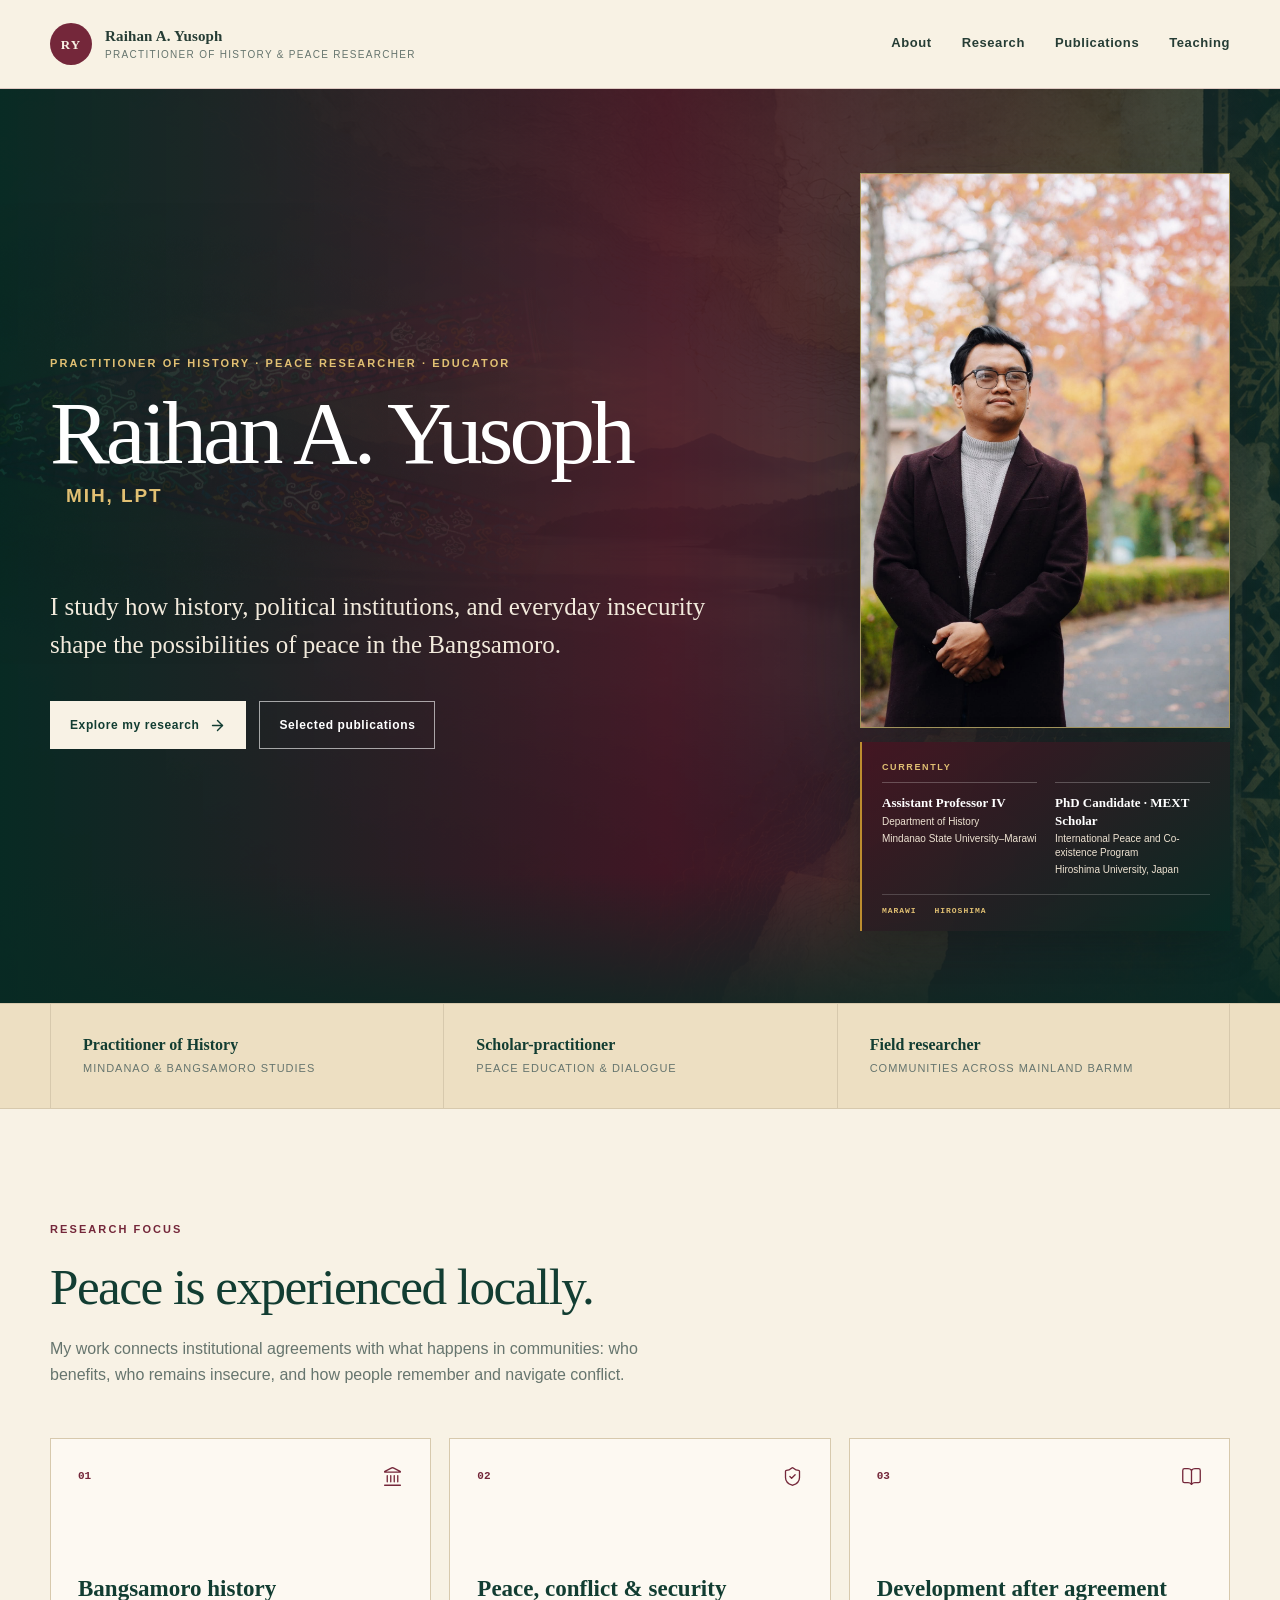
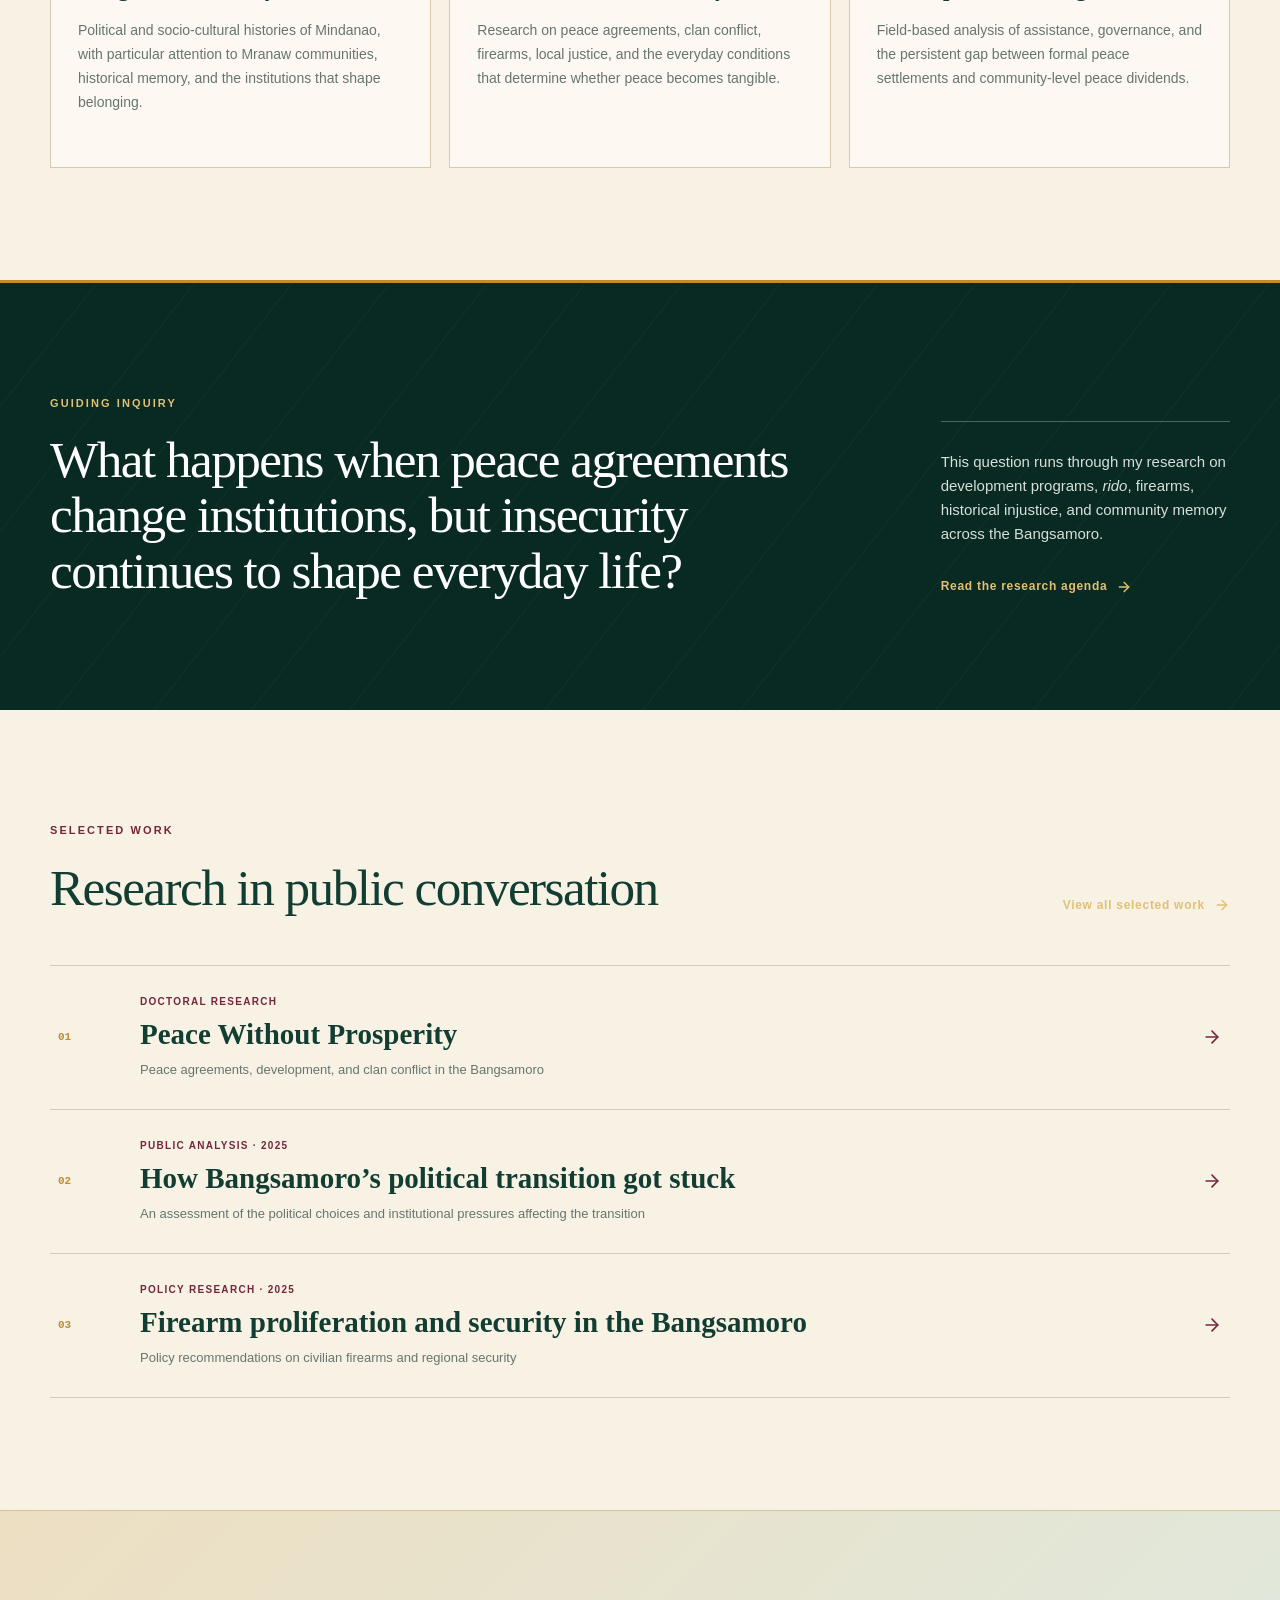
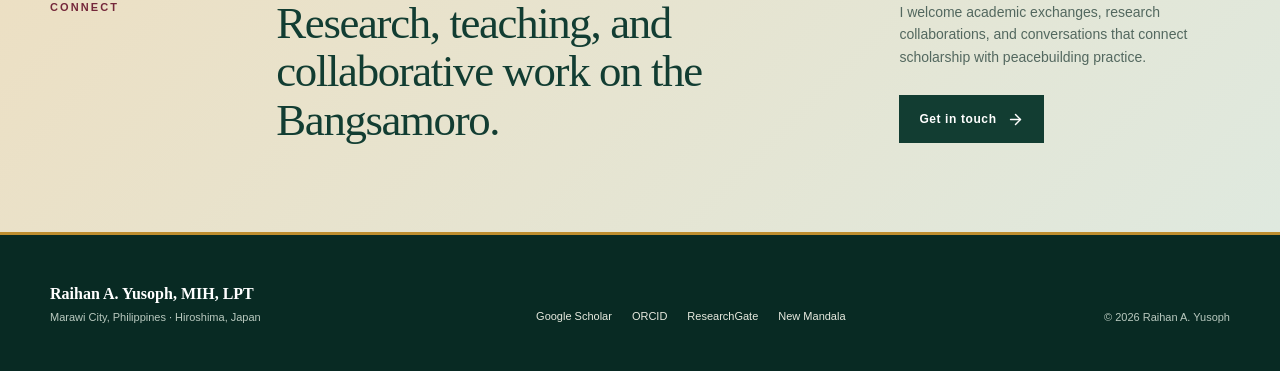
==== commit d78c9b77: "Change Doctoral Researcher to PhD Candidate" ====
--- a/index.html
+++ b/index.html
@@ -1 +1 @@
-<!DOCTYPE html><html lang="en"><head><meta charSet="utf-8"/><meta name="viewport" content="width=device-width, initial-scale=1"/><link rel="preload" href="/raihan-yusoph-portrait.jpg" as="image"/><link rel="stylesheet" href="/_next/static/chunks/07h1p04~y8csr.css" data-precedence="next"/><link rel="preload" as="script" fetchPriority="low" href="/_next/static/chunks/15xrurgzs99gv.js"/><script src="/_next/static/chunks/0dgq26a5_oy.a.js" async=""></script><script src="/_next/static/chunks/07lhk_q6pmm3r.js" async=""></script><script src="/_next/static/chunks/0au83~zq0~0pf.js" async=""></script><script src="/_next/static/chunks/turbopack-07ur8f85nectq.js" async=""></script><script src="/_next/static/chunks/01xlw8hd842-c.js" async=""></script><script src="/_next/static/chunks/0d3shmwh5_nmn.js" async=""></script><script src="/_next/static/chunks/0s7e_195_1~m9.js" async=""></script><title>Raihan A. Yusoph | Practitioner of History and Peace Researcher</title><meta name="description" content="Academic portfolio of Raihan A. Yusoph, a practitioner of history and a peace researcher working on Mindanao, the Bangsamoro, conflict, memory, and post-agreement development."/><meta name="author" content="Raihan A. Yusoph"/><meta name="keywords" content="Raihan A. Yusoph,Bangsamoro studies,Mindanao history,peace and conflict studies,Mranaw history"/><link rel="shortcut icon" href="/favicon.svg"/><link rel="icon" href="/favicon.svg"/><script src="/_next/static/chunks/03~yq9q893hmn.js" noModule=""></script></head><body><div hidden=""><!--$--><!--/$--></div><div class="site-shell"><header class="site-header"><div class="header-inner"><a class="brand" aria-label="Raihan A. Yusoph, home" href="/"><span class="brand-mark">RY</span><span class="brand-name">Raihan A. Yusoph<small>Practitioner of History &amp; peace researcher</small></span></a><nav aria-label="Primary navigation"><a href="/about/">About</a><a href="/research/">Research</a><a href="/publications/">Publications</a><a href="/teaching/">Teaching</a></nav></div></header><main><section class="hero-section"><span class="langkit-accent" aria-hidden="true"></span><div class="content-grid hero-grid"><div class="hero-copy"><p class="eyebrow eyebrow-light">Practitioner of History · Peace researcher · Educator</p><h1>Raihan A. Yusoph<span>MIH, LPT</span></h1><p class="hero-intro">I study how history, political institutions, and everyday insecurity shape the possibilities of peace in the Bangsamoro.</p><div class="hero-actions"><a class="button button-light" href="/research/">Explore my research <svg xmlns="http://www.w3.org/2000/svg" width="17" height="17" viewBox="0 0 24 24" fill="none" stroke="currentColor" stroke-width="2" stroke-linecap="round" stroke-linejoin="round" class="lucide lucide-arrow-right" aria-hidden="true"><path d="M5 12h14"></path><path d="m12 5 7 7-7 7"></path></svg></a><a class="button button-outline-light" href="/publications/">Selected publications</a></div></div><div class="hero-visual"><figure class="hero-portrait"><img alt="Portrait of Raihan A. Yusoph outdoors in autumn" height="2048" src="/raihan-yusoph-portrait.jpg" width="1365"/></figure><aside class="hero-aside" aria-label="Current appointments"><p class="aside-label">Currently</p><div class="appointment"><strong>Assistant Professor IV</strong><span>Department of History</span><span>Mindanao State University–Marawi</span></div><div class="appointment"><strong>Doctoral Researcher · MEXT Scholar</strong><span>International Peace and Co-existence Program</span><span>Hiroshima University, Japan</span></div><div class="coordinates" aria-hidden="true"><span>MARAWI</span><span>HIROSHIMA</span></div></aside></div></div></section><section class="credential-band" aria-label="Professional profile"><div class="content-grid credential-grid"><p><strong>Practitioner of History</strong><span>Mindanao &amp; Bangsamoro studies</span></p><p><strong>Scholar-practitioner</strong><span>Peace education &amp; dialogue</span></p><p><strong>Field researcher</strong><span>Communities across mainland BARMM</span></p></div></section><section class="section content-grid" id="focus"><div class="section-heading"><p class="eyebrow">Research focus</p><h2>Peace is experienced locally.</h2><p>My work connects institutional agreements with what happens in communities: who benefits, who remains insecure, and how people remember and navigate conflict.</p></div><div class="focus-grid"><article class="focus-card"><div class="focus-card-top"><span>01</span><svg xmlns="http://www.w3.org/2000/svg" width="21" height="21" viewBox="0 0 24 24" fill="none" stroke="currentColor" stroke-width="1.5" stroke-linecap="round" stroke-linejoin="round" class="lucide lucide-landmark" aria-hidden="true"><path d="M10 18v-7"></path><path d="M11.119 2.205a2 2 0 0 1 1.762 0l7.84 3.846A.5.5 0 0 1 20.5 7h-17a.5.5 0 0 1-.22-.949z"></path><path d="M14 18v-7"></path><path d="M18 18v-7"></path><path d="M3 22h18"></path><path d="M6 18v-7"></path></svg></div><h3>Bangsamoro history</h3><p>Political and socio-cultural histories of Mindanao, with particular attention to Mranaw communities, historical memory, and the institutions that shape belonging.</p></article><article class="focus-card"><div class="focus-card-top"><span>02</span><svg xmlns="http://www.w3.org/2000/svg" width="21" height="21" viewBox="0 0 24 24" fill="none" stroke="currentColor" stroke-width="1.5" stroke-linecap="round" stroke-linejoin="round" class="lucide lucide-shield-check" aria-hidden="true"><path d="M20 13c0 5-3.5 7.5-7.66 8.95a1 1 0 0 1-.67-.01C7.5 20.5 4 18 4 13V6a1 1 0 0 1 1-1c2 0 4.5-1.2 6.24-2.72a1.17 1.17 0 0 1 1.52 0C14.51 3.81 17 5 19 5a1 1 0 0 1 1 1z"></path><path d="m9 12 2 2 4-4"></path></svg></div><h3>Peace, conflict &amp; security</h3><p>Research on peace agreements, clan conflict, firearms, local justice, and the everyday conditions that determine whether peace becomes tangible.</p></article><article class="focus-card"><div class="focus-card-top"><span>03</span><svg xmlns="http://www.w3.org/2000/svg" width="21" height="21" viewBox="0 0 24 24" fill="none" stroke="currentColor" stroke-width="1.5" stroke-linecap="round" stroke-linejoin="round" class="lucide lucide-book-open" aria-hidden="true"><path d="M12 5v16"></path><path d="M20.001 19A2 2 0 0022 17V5a2 2 0 00-1.999-2L16 3.002A5 5 0 0012 5a5 5 0 00-4-2H4a2 2 0 00-2 2v12a2 2 0 001.999 2H8a5 5 0 014 2 5 5 0 014-2z"></path></svg></div><h3>Development after agreement</h3><p>Field-based analysis of assistance, governance, and the persistent gap between formal peace settlements and community-level peace dividends.</p></article></div></section><section class="section section-ink"><div class="content-grid inquiry-grid"><div><p class="eyebrow eyebrow-light">Guiding inquiry</p><h2>What happens when peace agreements change institutions, but insecurity continues to shape everyday life?</h2></div><div class="inquiry-note"><p>This question runs through my research on development programs,<em> rido</em>, firearms, historical injustice, and community memory across the Bangsamoro.</p><a href="/research/">Read the research agenda <svg xmlns="http://www.w3.org/2000/svg" width="16" height="16" viewBox="0 0 24 24" fill="none" stroke="currentColor" stroke-width="2" stroke-linecap="round" stroke-linejoin="round" class="lucide lucide-arrow-right" aria-hidden="true"><path d="M5 12h14"></path><path d="m12 5 7 7-7 7"></path></svg></a></div></div></section><section class="section content-grid"><div class="section-heading split-heading"><div><p class="eyebrow">Selected work</p><h2>Research in public conversation</h2></div><a class="text-link" href="/publications/">View all selected work <svg xmlns="http://www.w3.org/2000/svg" width="16" height="16" viewBox="0 0 24 24" fill="none" stroke="currentColor" stroke-width="2" stroke-linecap="round" stroke-linejoin="round" class="lucide lucide-arrow-right" aria-hidden="true"><path d="M5 12h14"></path><path d="m12 5 7 7-7 7"></path></svg></a></div><div class="work-list"><a class="work-row" href="/research#doctoral-research"><span class="work-index">0<!-- -->1</span><div><p>Doctoral research</p><h3>Peace Without Prosperity</h3><span>Peace agreements, development, and clan conflict in the Bangsamoro</span></div><svg xmlns="http://www.w3.org/2000/svg" width="20" height="20" viewBox="0 0 24 24" fill="none" stroke="currentColor" stroke-width="2" stroke-linecap="round" stroke-linejoin="round" class="lucide lucide-arrow-right" aria-hidden="true"><path d="M5 12h14"></path><path d="m12 5 7 7-7 7"></path></svg></a><a class="work-row" href="https://www.newmandala.org/how-bangsamoros-political-transition-got-stuck/" rel="noreferrer" target="_blank"><span class="work-index">0<!-- -->2</span><div><p>Public analysis · 2025</p><h3>How Bangsamoro’s political transition got stuck</h3><span>An assessment of the political choices and institutional pressures affecting the transition</span></div><svg xmlns="http://www.w3.org/2000/svg" width="20" height="20" viewBox="0 0 24 24" fill="none" stroke="currentColor" stroke-width="2" stroke-linecap="round" stroke-linejoin="round" class="lucide lucide-arrow-right" aria-hidden="true"><path d="M5 12h14"></path><path d="m12 5 7 7-7 7"></path></svg></a><a class="work-row" href="https://prls-parliament.bangsamoro.gov.ph/2025/01/29/policy-recommendations-to-address-firearm-proliferation-among-civilians-and-strengthen-security-in-the-bangsamoro-region-by-raihan-a-yusoph/" rel="noreferrer" target="_blank"><span class="work-index">0<!-- -->3</span><div><p>Policy research · 2025</p><h3>Firearm proliferation and security in the Bangsamoro</h3><span>Policy recommendations on civilian firearms and regional security</span></div><svg xmlns="http://www.w3.org/2000/svg" width="20" height="20" viewBox="0 0 24 24" fill="none" stroke="currentColor" stroke-width="2" stroke-linecap="round" stroke-linejoin="round" class="lucide lucide-arrow-right" aria-hidden="true"><path d="M5 12h14"></path><path d="m12 5 7 7-7 7"></path></svg></a></div></section><section class="section section-contact"><div class="content-grid contact-grid"><p class="eyebrow">Connect</p><h2>Research, teaching, and collaborative work on the Bangsamoro.</h2><div><p>I welcome academic exchanges, research collaborations, and conversations that connect scholarship with peacebuilding practice.</p><a class="button button-primary" href="mailto:yusophraihan@gmail.com">Get in touch <svg xmlns="http://www.w3.org/2000/svg" width="17" height="17" viewBox="0 0 24 24" fill="none" stroke="currentColor" stroke-width="2" stroke-linecap="round" stroke-linejoin="round" class="lucide lucide-arrow-right" aria-hidden="true"><path d="M5 12h14"></path><path d="m12 5 7 7-7 7"></path></svg></a></div></div></section></main><footer class="site-footer"><div class="content-grid footer-grid"><div><p class="footer-name">Raihan A. Yusoph, MIH, LPT</p><p>Marawi City, Philippines · Hiroshima, Japan</p></div><div class="footer-links" aria-label="Academic profiles"><a href="https://scholar.google.com/citations?hl=en&amp;user=7pfpm74AAAAJ" rel="noreferrer" target="_blank">Google Scholar</a><a href="https://orcid.org/0000-0001-9791-6979" rel="noreferrer" target="_blank">ORCID</a><a href="https://www.researchgate.net/profile/Raihan-Yusoph" rel="noreferrer" target="_blank">ResearchGate</a><a href="https://www.newmandala.org/author/raihanyusoph/" rel="noreferrer" target="_blank">New Mandala</a></div><p class="footer-note">© <!-- -->2026<!-- --> Raihan A. Yusoph</p></div></footer></div><!--$--><!--/$--><script src="/_next/static/chunks/15xrurgzs99gv.js" id="_R_" async=""></script><script>(self.__next_f=self.__next_f||[]).push([0])</script><script>self.__next_f.push([1,"1:\"$Sreact.fragment\"\n2:I[39756,[\"/_next/static/chunks/01xlw8hd842-c.js\",\"/_next/static/chunks/0d3shmwh5_nmn.js\"],\"default\"]\n3:I[37457,[\"/_next/static/chunks/01xlw8hd842-c.js\",\"/_next/static/chunks/0d3shmwh5_nmn.js\"],\"default\"]\n4:I[22016,[\"/_next/static/chunks/01xlw8hd842-c.js\",\"/_next/static/chunks/0d3shmwh5_nmn.js\",\"/_next/static/chunks/0s7e_195_1~m9.js\"],\"\"]\n5:I[5014,[\"/_next/static/chunks/01xlw8hd842-c.js\",\"/_next/static/chunks/0d3shmwh5_nmn.js\",\"/_next/static/chunks/0s7e_195_1~m9.js\"],\"default\"]\n11:I[68027,[\"/_next/static/chunks/01xlw8hd842-c.js\",\"/_next/static/chunks/0d3shmwh5_nmn.js\"],\"default\",1]\n:HL[\"/_next/static/chunks/07h1p04~y8csr.css\",\"style\"]\n:HL[\"/raihan-yusoph-portrait.jpg\",\"image\"]\n"])</script><script>self.__next_f.push([1,"0:{\"P\":null,\"c\":[\"\",\"\"],\"q\":\"\",\"i\":false,\"f\":[[[\"\",{\"children\":[\"__PAGE__\",{}]},\"$undefined\",\"$undefined\",16],[[\"$\",\"$1\",\"c\",{\"children\":[[[\"$\",\"link\",\"0\",{\"rel\":\"stylesheet\",\"href\":\"/_next/static/chunks/07h1p04~y8csr.css\",\"precedence\":\"next\",\"crossOrigin\":\"$undefined\",\"nonce\":\"$undefined\"}],[\"$\",\"script\",\"script-0\",{\"src\":\"/_next/static/chunks/01xlw8hd842-c.js\",\"async\":true,\"nonce\":\"$undefined\"}],[\"$\",\"script\",\"script-1\",{\"src\":\"/_next/static/chunks/0d3shmwh5_nmn.js\",\"async\":true,\"nonce\":\"$undefined\"}]],[\"$\",\"html\",null,{\"lang\":\"en\",\"children\":[\"$\",\"body\",null,{\"children\":[\"$\",\"$L2\",null,{\"parallelRouterKey\":\"children\",\"error\":\"$undefined\",\"errorStyles\":\"$undefined\",\"errorScripts\":\"$undefined\",\"template\":[\"$\",\"$L3\",null,{}],\"templateStyles\":\"$undefined\",\"templateScripts\":\"$undefined\",\"notFound\":[[[\"$\",\"title\",null,{\"children\":\"404: This page could not be found.\"}],[\"$\",\"div\",null,{\"style\":{\"fontFamily\":\"system-ui,\\\"Segoe UI\\\",Roboto,Helvetica,Arial,sans-serif,\\\"Apple Color Emoji\\\",\\\"Segoe UI Emoji\\\"\",\"height\":\"100vh\",\"textAlign\":\"center\",\"display\":\"flex\",\"flexDirection\":\"column\",\"alignItems\":\"center\",\"justifyContent\":\"center\"},\"children\":[\"$\",\"div\",null,{\"children\":[[\"$\",\"style\",null,{\"dangerouslySetInnerHTML\":{\"__html\":\"body{color:#000;background:#fff;margin:0}.next-error-h1{border-right:1px solid rgba(0,0,0,.3)}@media (prefers-color-scheme:dark){body{color:#fff;background:#000}.next-error-h1{border-right:1px solid rgba(255,255,255,.3)}}\"}}],[\"$\",\"h1\",null,{\"className\":\"next-error-h1\",\"style\":{\"display\":\"inline-block\",\"margin\":\"0 20px 0 0\",\"padding\":\"0 23px 0 0\",\"fontSize\":24,\"fontWeight\":500,\"verticalAlign\":\"top\",\"lineHeight\":\"49px\"},\"children\":404}],[\"$\",\"div\",null,{\"style\":{\"display\":\"inline-block\"},\"children\":[\"$\",\"h2\",null,{\"style\":{\"fontSize\":14,\"fontWeight\":400,\"lineHeight\":\"49px\",\"margin\":0},\"children\":\"This page could not be found.\"}]}]]}]}]],[]],\"forbidden\":\"$undefined\",\"unauthorized\":\"$undefined\"}]}]}]]}],{\"children\":[[\"$\",\"$1\",\"c\",{\"children\":[[\"$\",\"div\",null,{\"className\":\"site-shell\",\"children\":[[\"$\",\"header\",null,{\"className\":\"site-header\",\"children\":[\"$\",\"div\",null,{\"className\":\"header-inner\",\"children\":[[\"$\",\"$L4\",null,{\"className\":\"brand\",\"href\":\"/\",\"aria-label\":\"Raihan A. Yusoph, home\",\"children\":[[\"$\",\"span\",null,{\"className\":\"brand-mark\",\"children\":\"RY\"}],[\"$\",\"span\",null,{\"className\":\"brand-name\",\"children\":[\"Raihan A. Yusoph\",[\"$\",\"small\",null,{\"children\":\"Practitioner of History \u0026 peace researcher\"}]]}]]}],[\"$\",\"nav\",null,{\"aria-label\":\"Primary navigation\",\"children\":[[\"$\",\"$L4\",\"/about\",{\"href\":\"/about\",\"children\":\"About\"}],[\"$\",\"$L4\",\"/research\",{\"href\":\"/research\",\"children\":\"Research\"}],[\"$\",\"$L4\",\"/publications\",{\"href\":\"/publications\",\"children\":\"Publications\"}],[\"$\",\"$L4\",\"/teaching\",{\"href\":\"/teaching\",\"children\":\"Teaching\"}]]}]]}]}],[\"$\",\"main\",null,{\"children\":[[\"$\",\"section\",null,{\"className\":\"hero-section\",\"children\":[[\"$\",\"span\",null,{\"className\":\"langkit-accent\",\"aria-hidden\":\"true\"}],[\"$\",\"div\",null,{\"className\":\"content-grid hero-grid\",\"children\":[[\"$\",\"div\",null,{\"className\":\"hero-copy\",\"children\":[[\"$\",\"p\",null,{\"className\":\"eyebrow eyebrow-light\",\"children\":\"Practitioner of History · Peace researcher · Educator\"}],[\"$\",\"h1\",null,{\"children\":[\"Raihan A. Yusoph\",[\"$\",\"span\",null,{\"children\":\"MIH, LPT\"}]]}],[\"$\",\"p\",null,{\"className\":\"hero-intro\",\"children\":\"I study how history, political institutions, and everyday insecurity shape the possibilities of peace in the Bangsamoro.\"}],[\"$\",\"div\",null,{\"className\":\"hero-actions\",\"children\":[[\"$\",\"$L4\",null,{\"className\":\"button button-light\",\"href\":\"/research\",\"children\":[\"Explore my research \",[\"$\",\"$L5\",null,{\"ref\":\"$undefined\",\"iconNode\":[[\"path\",{\"d\":\"M5 12h14\",\"key\":\"1ays0h\"}],[\"path\",{\"d\":\"m12 5 7 7-7 7\",\"key\":\"xquz4c\"}]],\"className\":\"lucide-arrow-right\",\"size\":17,\"aria-hidden\":\"true\"}]]}],[\"$\",\"$L4\",null,{\"className\":\"button button-outline-light\",\"href\":\"/publications\",\"children\":\"Selected publications\"}]]}]]}],[\"$\",\"div\",null,{\"className\":\"hero-visual\",\"children\":[[\"$\",\"figure\",null,{\"className\":\"hero-portrait\",\"children\":[\"$\",\"img\",null,{\"alt\":\"Portrait of Raihan A. Yusoph outdoors in autumn\",\"height\":\"2048\",\"src\":\"/raihan-yusoph-portrait.jpg\",\"width\":\"1365\"}]}],[\"$\",\"aside\",null,{\"className\":\"hero-aside\",\"aria-label\":\"Current appointments\",\"children\":[[\"$\",\"p\",null,{\"className\":\"aside-label\",\"children\":\"Currently\"}],[\"$\",\"div\",null,{\"className\":\"appointment\",\"children\":[[\"$\",\"strong\",null,{\"children\":\"Assistant Professor IV\"}],[\"$\",\"span\",null,{\"children\":\"Department of History\"}],[\"$\",\"span\",null,{\"children\":\"Mindanao State University–Marawi\"}]]}],[\"$\",\"div\",null,{\"className\":\"appointment\",\"children\":[[\"$\",\"strong\",null,{\"children\":\"Doctoral Researcher · MEXT Scholar\"}],[\"$\",\"span\",null,{\"children\":\"International Peace and Co-existence Program\"}],\"$L6\"]}],\"$L7\"]}]]}]]}]]}],\"$L8\",\"$L9\",\"$La\",\"$Lb\",\"$Lc\"]}],\"$Ld\"]}],[\"$Le\"],\"$Lf\"]}],{},null,false,null]},null,false,null],\"$L10\",false]],\"m\":\"$undefined\",\"G\":[\"$11\",[\"$L12\"]],\"S\":true,\"h\":null,\"s\":\"$undefined\",\"l\":\"$undefined\",\"p\":\"$undefined\",\"d\":\"$undefined\",\"b\":\"nOLKgP4JrHBp2F2e7zxme\"}\n"])</script><script>self.__next_f.push([1,"13:I[97367,[\"/_next/static/chunks/01xlw8hd842-c.js\",\"/_next/static/chunks/0d3shmwh5_nmn.js\"],\"OutletBoundary\"]\n14:\"$Sreact.suspense\"\n16:I[97367,[\"/_next/static/chunks/01xlw8hd842-c.js\",\"/_next/static/chunks/0d3shmwh5_nmn.js\"],\"ViewportBoundary\"]\n18:I[97367,[\"/_next/static/chunks/01xlw8hd842-c.js\",\"/_next/static/chunks/0d3shmwh5_nmn.js\"],\"MetadataBoundary\"]\n6:[\"$\",\"span\",null,{\"children\":\"Hiroshima University, Japan\"}]\n7:[\"$\",\"div\",null,{\"className\":\"coordinates\",\"aria-hidden\":\"true\",\"children\":[[\"$\",\"span\",null,{\"children\":\"MARAWI\"}],[\"$\",\"span\",null,{\"children\":\"HIROSHIMA\"}]]}]\n8:[\"$\",\"section\",null,{\"className\":\"credential-band\",\"aria-label\":\"Professional profile\",\"children\":[\"$\",\"div\",null,{\"className\":\"content-grid credential-grid\",\"children\":[[\"$\",\"p\",null,{\"children\":[[\"$\",\"strong\",null,{\"children\":\"Practitioner of History\"}],[\"$\",\"span\",null,{\"children\":\"Mindanao \u0026 Bangsamoro studies\"}]]}],[\"$\",\"p\",null,{\"children\":[[\"$\",\"strong\",null,{\"children\":\"Scholar-practitioner\"}],[\"$\",\"span\",null,{\"children\":\"Peace education \u0026 dialogue\"}]]}],[\"$\",\"p\",null,{\"children\":[[\"$\",\"strong\",null,{\"children\":\"Field researcher\"}],[\"$\",\"span\",null,{\"children\":\"Communities across mainland BARMM\"}]]}]]}]}]\n"])</script><script>self.__next_f.push([1,"9:[\"$\",\"section\",null,{\"className\":\"section content-grid\",\"id\":\"focus\",\"children\":[[\"$\",\"div\",null,{\"className\":\"section-heading\",\"children\":[[\"$\",\"p\",null,{\"className\":\"eyebrow\",\"children\":\"Research focus\"}],[\"$\",\"h2\",null,{\"children\":\"Peace is experienced locally.\"}],[\"$\",\"p\",null,{\"children\":\"My work connects institutional agreements with what happens in communities: who benefits, who remains insecure, and how people remember and navigate conflict.\"}]]}],[\"$\",\"div\",null,{\"className\":\"focus-grid\",\"children\":[[\"$\",\"article\",\"01\",{\"className\":\"focus-card\",\"children\":[[\"$\",\"div\",null,{\"className\":\"focus-card-top\",\"children\":[[\"$\",\"span\",null,{\"children\":\"01\"}],[\"$\",\"$L5\",null,{\"ref\":\"$undefined\",\"iconNode\":[[\"path\",{\"d\":\"M10 18v-7\",\"key\":\"wt116b\"}],[\"path\",{\"d\":\"M11.119 2.205a2 2 0 0 1 1.762 0l7.84 3.846A.5.5 0 0 1 20.5 7h-17a.5.5 0 0 1-.22-.949z\",\"key\":\"yxxwt6\"}],[\"path\",{\"d\":\"M14 18v-7\",\"key\":\"vav6t3\"}],[\"path\",{\"d\":\"M18 18v-7\",\"key\":\"aexdmj\"}],[\"path\",{\"d\":\"M3 22h18\",\"key\":\"8prr45\"}],[\"path\",{\"d\":\"M6 18v-7\",\"key\":\"1ivflk\"}]],\"className\":\"lucide-landmark\",\"size\":21,\"strokeWidth\":1.5,\"aria-hidden\":\"true\"}]]}],[\"$\",\"h3\",null,{\"children\":\"Bangsamoro history\"}],[\"$\",\"p\",null,{\"children\":\"Political and socio-cultural histories of Mindanao, with particular attention to Mranaw communities, historical memory, and the institutions that shape belonging.\"}]]}],[\"$\",\"article\",\"02\",{\"className\":\"focus-card\",\"children\":[[\"$\",\"div\",null,{\"className\":\"focus-card-top\",\"children\":[[\"$\",\"span\",null,{\"children\":\"02\"}],[\"$\",\"$L5\",null,{\"ref\":\"$undefined\",\"iconNode\":[[\"path\",{\"d\":\"M20 13c0 5-3.5 7.5-7.66 8.95a1 1 0 0 1-.67-.01C7.5 20.5 4 18 4 13V6a1 1 0 0 1 1-1c2 0 4.5-1.2 6.24-2.72a1.17 1.17 0 0 1 1.52 0C14.51 3.81 17 5 19 5a1 1 0 0 1 1 1z\",\"key\":\"oel41y\"}],[\"path\",{\"d\":\"m9 12 2 2 4-4\",\"key\":\"dzmm74\"}]],\"className\":\"lucide-shield-check\",\"size\":21,\"strokeWidth\":1.5,\"aria-hidden\":\"true\"}]]}],[\"$\",\"h3\",null,{\"children\":\"Peace, conflict \u0026 security\"}],[\"$\",\"p\",null,{\"children\":\"Research on peace agreements, clan conflict, firearms, local justice, and the everyday conditions that determine whether peace becomes tangible.\"}]]}],[\"$\",\"article\",\"03\",{\"className\":\"focus-card\",\"children\":[[\"$\",\"div\",null,{\"className\":\"focus-card-top\",\"children\":[[\"$\",\"span\",null,{\"children\":\"03\"}],[\"$\",\"$L5\",null,{\"ref\":\"$undefined\",\"iconNode\":[[\"path\",{\"d\":\"M12 5v16\",\"key\":\"1f6ucr\"}],[\"path\",{\"d\":\"M20.001 19A2 2 0 0022 17V5a2 2 0 00-1.999-2L16 3.002A5 5 0 0012 5a5 5 0 00-4-2H4a2 2 0 00-2 2v12a2 2 0 001.999 2H8a5 5 0 014 2 5 5 0 014-2z\",\"key\":\"1fyvmf\"}]],\"className\":\"lucide-book-open\",\"size\":21,\"strokeWidth\":1.5,\"aria-hidden\":\"true\"}]]}],[\"$\",\"h3\",null,{\"children\":\"Development after agreement\"}],[\"$\",\"p\",null,{\"children\":\"Field-based analysis of assistance, governance, and the persistent gap between formal peace settlements and community-level peace dividends.\"}]]}]]}]]}]\n"])</script><script>self.__next_f.push([1,"a:[\"$\",\"section\",null,{\"className\":\"section section-ink\",\"children\":[\"$\",\"div\",null,{\"className\":\"content-grid inquiry-grid\",\"children\":[[\"$\",\"div\",null,{\"children\":[[\"$\",\"p\",null,{\"className\":\"eyebrow eyebrow-light\",\"children\":\"Guiding inquiry\"}],[\"$\",\"h2\",null,{\"children\":\"What happens when peace agreements change institutions, but insecurity continues to shape everyday life?\"}]]}],[\"$\",\"div\",null,{\"className\":\"inquiry-note\",\"children\":[[\"$\",\"p\",null,{\"children\":[\"This question runs through my research on development programs,\",[\"$\",\"em\",null,{\"children\":\" rido\"}],\", firearms, historical injustice, and community memory across the Bangsamoro.\"]}],[\"$\",\"$L4\",null,{\"href\":\"/research\",\"children\":[\"Read the research agenda \",[\"$\",\"$L5\",null,{\"ref\":\"$undefined\",\"iconNode\":\"$0:f:0:1:1:children:0:props:children:0:props:children:1:props:children:0:props:children:1:props:children:0:props:children:3:props:children:0:props:children:1:props:iconNode\",\"className\":\"lucide-arrow-right\",\"size\":16,\"aria-hidden\":\"true\"}]]}]]}]]}]}]\n"])</script><script>self.__next_f.push([1,"b:[\"$\",\"section\",null,{\"className\":\"section content-grid\",\"children\":[[\"$\",\"div\",null,{\"className\":\"section-heading split-heading\",\"children\":[[\"$\",\"div\",null,{\"children\":[[\"$\",\"p\",null,{\"className\":\"eyebrow\",\"children\":\"Selected work\"}],[\"$\",\"h2\",null,{\"children\":\"Research in public conversation\"}]]}],[\"$\",\"$L4\",null,{\"className\":\"text-link\",\"href\":\"/publications\",\"children\":[\"View all selected work \",[\"$\",\"$L5\",null,{\"ref\":\"$undefined\",\"iconNode\":\"$0:f:0:1:1:children:0:props:children:0:props:children:1:props:children:0:props:children:1:props:children:0:props:children:3:props:children:0:props:children:1:props:iconNode\",\"className\":\"lucide-arrow-right\",\"size\":16,\"aria-hidden\":\"true\"}]]}]]}],[\"$\",\"div\",null,{\"className\":\"work-list\",\"children\":[[\"$\",\"a\",\"Peace Without Prosperity\",{\"className\":\"work-row\",\"href\":\"/research#doctoral-research\",\"rel\":\"$undefined\",\"target\":\"$undefined\",\"children\":[[\"$\",\"span\",null,{\"className\":\"work-index\",\"children\":[\"0\",1]}],[\"$\",\"div\",null,{\"children\":[[\"$\",\"p\",null,{\"children\":\"Doctoral research\"}],[\"$\",\"h3\",null,{\"children\":\"Peace Without Prosperity\"}],[\"$\",\"span\",null,{\"children\":\"Peace agreements, development, and clan conflict in the Bangsamoro\"}]]}],[\"$\",\"$L5\",null,{\"ref\":\"$undefined\",\"iconNode\":\"$0:f:0:1:1:children:0:props:children:0:props:children:1:props:children:0:props:children:1:props:children:0:props:children:3:props:children:0:props:children:1:props:iconNode\",\"className\":\"lucide-arrow-right\",\"size\":20,\"aria-hidden\":\"true\"}]]}],[\"$\",\"a\",\"How Bangsamoro’s political transition got stuck\",{\"className\":\"work-row\",\"href\":\"https://www.newmandala.org/how-bangsamoros-political-transition-got-stuck/\",\"rel\":\"noreferrer\",\"target\":\"_blank\",\"children\":[[\"$\",\"span\",null,{\"className\":\"work-index\",\"children\":[\"0\",2]}],[\"$\",\"div\",null,{\"children\":[[\"$\",\"p\",null,{\"children\":\"Public analysis · 2025\"}],[\"$\",\"h3\",null,{\"children\":\"How Bangsamoro’s political transition got stuck\"}],[\"$\",\"span\",null,{\"children\":\"An assessment of the political choices and institutional pressures affecting the transition\"}]]}],[\"$\",\"$L5\",null,{\"ref\":\"$undefined\",\"iconNode\":\"$0:f:0:1:1:children:0:props:children:0:props:children:1:props:children:0:props:children:1:props:children:0:props:children:3:props:children:0:props:children:1:props:iconNode\",\"className\":\"lucide-arrow-right\",\"size\":20,\"aria-hidden\":\"true\"}]]}],[\"$\",\"a\",\"Firearm proliferation and security in the Bangsamoro\",{\"className\":\"work-row\",\"href\":\"https://prls-parliament.bangsamoro.gov.ph/2025/01/29/policy-recommendations-to-address-firearm-proliferation-among-civilians-and-strengthen-security-in-the-bangsamoro-region-by-raihan-a-yusoph/\",\"rel\":\"noreferrer\",\"target\":\"_blank\",\"children\":[[\"$\",\"span\",null,{\"className\":\"work-index\",\"children\":[\"0\",3]}],[\"$\",\"div\",null,{\"children\":[[\"$\",\"p\",null,{\"children\":\"Policy research · 2025\"}],[\"$\",\"h3\",null,{\"children\":\"Firearm proliferation and security in the Bangsamoro\"}],[\"$\",\"span\",null,{\"children\":\"Policy recommendations on civilian firearms and regional security\"}]]}],[\"$\",\"$L5\",null,{\"ref\":\"$undefined\",\"iconNode\":\"$0:f:0:1:1:children:0:props:children:0:props:children:1:props:children:0:props:children:1:props:children:0:props:children:3:props:children:0:props:children:1:props:iconNode\",\"className\":\"lucide-arrow-right\",\"size\":20,\"aria-hidden\":\"true\"}]]}]]}]]}]\n"])</script><script>self.__next_f.push([1,"c:[\"$\",\"section\",null,{\"className\":\"section section-contact\",\"children\":[\"$\",\"div\",null,{\"className\":\"content-grid contact-grid\",\"children\":[[\"$\",\"p\",null,{\"className\":\"eyebrow\",\"children\":\"Connect\"}],[\"$\",\"h2\",null,{\"children\":\"Research, teaching, and collaborative work on the Bangsamoro.\"}],[\"$\",\"div\",null,{\"children\":[[\"$\",\"p\",null,{\"children\":\"I welcome academic exchanges, research collaborations, and conversations that connect scholarship with peacebuilding practice.\"}],[\"$\",\"a\",null,{\"className\":\"button button-primary\",\"href\":\"mailto:yusophraihan@gmail.com\",\"children\":[\"Get in touch \",[\"$\",\"$L5\",null,{\"ref\":\"$undefined\",\"iconNode\":\"$0:f:0:1:1:children:0:props:children:0:props:children:1:props:children:0:props:children:1:props:children:0:props:children:3:props:children:0:props:children:1:props:iconNode\",\"className\":\"lucide-arrow-right\",\"size\":17,\"aria-hidden\":\"true\"}]]}]]}]]}]}]\nd:[\"$\",\"footer\",null,{\"className\":\"site-footer\",\"children\":[\"$\",\"div\",null,{\"className\":\"content-grid footer-grid\",\"children\":[[\"$\",\"div\",null,{\"children\":[[\"$\",\"p\",null,{\"className\":\"footer-name\",\"children\":\"Raihan A. Yusoph, MIH, LPT\"}],[\"$\",\"p\",null,{\"children\":\"Marawi City, Philippines · Hiroshima, Japan\"}]]}],[\"$\",\"div\",null,{\"className\":\"footer-links\",\"aria-label\":\"Academic profiles\",\"children\":[[\"$\",\"a\",\"Google Scholar\",{\"href\":\"https://scholar.google.com/citations?hl=en\u0026user=7pfpm74AAAAJ\",\"rel\":\"noreferrer\",\"target\":\"_blank\",\"children\":\"Google Scholar\"}],[\"$\",\"a\",\"ORCID\",{\"href\":\"https://orcid.org/0000-0001-9791-6979\",\"rel\":\"noreferrer\",\"target\":\"_blank\",\"children\":\"ORCID\"}],[\"$\",\"a\",\"ResearchGate\",{\"href\":\"https://www.researchgate.net/profile/Raihan-Yusoph\",\"rel\":\"noreferrer\",\"target\":\"_blank\",\"children\":\"ResearchGate\"}],[\"$\",\"a\",\"New Mandala\",{\"href\":\"https://www.newmandala.org/author/raihanyusoph/\",\"rel\":\"noreferrer\",\"target\":\"_blank\",\"children\":\"New Mandala\"}]]}],[\"$\",\"p\",null,{\"className\":\"footer-note\",\"children\":[\"© \",2026,\" Raihan A. Yusoph\"]}]]}]}]\ne:[\"$\",\"script\",\"script-0\",{\"src\":\"/_next/static/chunks/0s7e_195_1~m9.js\",\"async\":true,\"nonce\":\"$undefined\"}]\nf:[\"$\",\"$L13\",null,{\"children\":[\"$\",\"$14\",null,{\"name\":\"Next.MetadataOutlet\",\"children\":\"$@15\"}]}]\n10:[\"$\",\"$1\",\"h\",{\"children\":[null,[\"$\",\"$L16\",null,{\"children\":\"$L17\"}],[\"$\",\"div\",null,{\"hidden\":true,\"children\":[\"$\",\"$L18\",null,{\"children\":[\"$\",\"$14\",null,{\"name\":\"Next.Metadata\",\"children\":\"$L19\"}]}]}],null]}]\n12:[\"$\",\"link\",\"0\",{\"rel\":\"stylesheet\",\"href\":\"/_next/static/chunks/07h1p04~y8csr.css\",\"precedence\":\"next\",\"crossOrigin\":\"$undefined\",\"nonce\":\"$undefined\"}]\n"])</script><script>self.__next_f.push([1,"17:[[\"$\",\"meta\",\"0\",{\"charSet\":\"utf-8\"}],[\"$\",\"meta\",\"1\",{\"name\":\"viewport\",\"content\":\"width=device-width, initial-scale=1\"}]]\n"])</script><script>self.__next_f.push([1,"1a:I[27201,[\"/_next/static/chunks/01xlw8hd842-c.js\",\"/_next/static/chunks/0d3shmwh5_nmn.js\"],\"IconMark\"]\n15:null\n19:[[\"$\",\"title\",\"0\",{\"children\":\"Raihan A. Yusoph | Practitioner of History and Peace Researcher\"}],[\"$\",\"meta\",\"1\",{\"name\":\"description\",\"content\":\"Academic portfolio of Raihan A. Yusoph, a practitioner of history and a peace researcher working on Mindanao, the Bangsamoro, conflict, memory, and post-agreement development.\"}],[\"$\",\"meta\",\"2\",{\"name\":\"author\",\"content\":\"Raihan A. Yusoph\"}],[\"$\",\"meta\",\"3\",{\"name\":\"keywords\",\"content\":\"Raihan A. Yusoph,Bangsamoro studies,Mindanao history,peace and conflict studies,Mranaw history\"}],[\"$\",\"link\",\"4\",{\"rel\":\"shortcut icon\",\"href\":\"/favicon.svg\"}],[\"$\",\"link\",\"5\",{\"rel\":\"icon\",\"href\":\"/favicon.svg\"}],[\"$\",\"$L1a\",\"6\",{}]]\n"])</script></body></html>+<!DOCTYPE html><html lang="en"><head><meta charSet="utf-8"/><meta name="viewport" content="width=device-width, initial-scale=1"/><link rel="preload" href="/raihan-yusoph-portrait.jpg" as="image"/><link rel="stylesheet" href="/_next/static/chunks/07h1p04~y8csr.css" data-precedence="next"/><link rel="preload" as="script" fetchPriority="low" href="/_next/static/chunks/15xrurgzs99gv.js"/><script src="/_next/static/chunks/0dgq26a5_oy.a.js" async=""></script><script src="/_next/static/chunks/07lhk_q6pmm3r.js" async=""></script><script src="/_next/static/chunks/0au83~zq0~0pf.js" async=""></script><script src="/_next/static/chunks/turbopack-07ur8f85nectq.js" async=""></script><script src="/_next/static/chunks/01xlw8hd842-c.js" async=""></script><script src="/_next/static/chunks/0d3shmwh5_nmn.js" async=""></script><script src="/_next/static/chunks/0s7e_195_1~m9.js" async=""></script><title>Raihan A. Yusoph | Practitioner of History and Peace Researcher</title><meta name="description" content="Academic portfolio of Raihan A. Yusoph, a practitioner of history and a peace researcher working on Mindanao, the Bangsamoro, conflict, memory, and post-agreement development."/><meta name="author" content="Raihan A. Yusoph"/><meta name="keywords" content="Raihan A. Yusoph,Bangsamoro studies,Mindanao history,peace and conflict studies,Mranaw history"/><link rel="shortcut icon" href="/favicon.svg"/><link rel="icon" href="/favicon.svg"/><script src="/_next/static/chunks/03~yq9q893hmn.js" noModule=""></script></head><body><div hidden=""><!--$--><!--/$--></div><div class="site-shell"><header class="site-header"><div class="header-inner"><a class="brand" aria-label="Raihan A. Yusoph, home" href="/"><span class="brand-mark">RY</span><span class="brand-name">Raihan A. Yusoph<small>Practitioner of History &amp; peace researcher</small></span></a><nav aria-label="Primary navigation"><a href="/about/">About</a><a href="/research/">Research</a><a href="/publications/">Publications</a><a href="/teaching/">Teaching</a></nav></div></header><main><section class="hero-section"><span class="langkit-accent" aria-hidden="true"></span><div class="content-grid hero-grid"><div class="hero-copy"><p class="eyebrow eyebrow-light">Practitioner of History · Peace researcher · Educator</p><h1>Raihan A. Yusoph<span>MIH, LPT</span></h1><p class="hero-intro">I study how history, political institutions, and everyday insecurity shape the possibilities of peace in the Bangsamoro.</p><div class="hero-actions"><a class="button button-light" href="/research/">Explore my research <svg xmlns="http://www.w3.org/2000/svg" width="17" height="17" viewBox="0 0 24 24" fill="none" stroke="currentColor" stroke-width="2" stroke-linecap="round" stroke-linejoin="round" class="lucide lucide-arrow-right" aria-hidden="true"><path d="M5 12h14"></path><path d="m12 5 7 7-7 7"></path></svg></a><a class="button button-outline-light" href="/publications/">Selected publications</a></div></div><div class="hero-visual"><figure class="hero-portrait"><img alt="Portrait of Raihan A. Yusoph outdoors in autumn" height="2048" src="/raihan-yusoph-portrait.jpg" width="1365"/></figure><aside class="hero-aside" aria-label="Current appointments"><p class="aside-label">Currently</p><div class="appointment"><strong>Assistant Professor IV</strong><span>Department of History</span><span>Mindanao State University–Marawi</span></div><div class="appointment"><strong>PhD Candidate · MEXT Scholar</strong><span>International Peace and Co-existence Program</span><span>Hiroshima University, Japan</span></div><div class="coordinates" aria-hidden="true"><span>MARAWI</span><span>HIROSHIMA</span></div></aside></div></div></section><section class="credential-band" aria-label="Professional profile"><div class="content-grid credential-grid"><p><strong>Practitioner of History</strong><span>Mindanao &amp; Bangsamoro studies</span></p><p><strong>Scholar-practitioner</strong><span>Peace education &amp; dialogue</span></p><p><strong>Field researcher</strong><span>Communities across mainland BARMM</span></p></div></section><section class="section content-grid" id="focus"><div class="section-heading"><p class="eyebrow">Research focus</p><h2>Peace is experienced locally.</h2><p>My work connects institutional agreements with what happens in communities: who benefits, who remains insecure, and how people remember and navigate conflict.</p></div><div class="focus-grid"><article class="focus-card"><div class="focus-card-top"><span>01</span><svg xmlns="http://www.w3.org/2000/svg" width="21" height="21" viewBox="0 0 24 24" fill="none" stroke="currentColor" stroke-width="1.5" stroke-linecap="round" stroke-linejoin="round" class="lucide lucide-landmark" aria-hidden="true"><path d="M10 18v-7"></path><path d="M11.119 2.205a2 2 0 0 1 1.762 0l7.84 3.846A.5.5 0 0 1 20.5 7h-17a.5.5 0 0 1-.22-.949z"></path><path d="M14 18v-7"></path><path d="M18 18v-7"></path><path d="M3 22h18"></path><path d="M6 18v-7"></path></svg></div><h3>Bangsamoro history</h3><p>Political and socio-cultural histories of Mindanao, with particular attention to Mranaw communities, historical memory, and the institutions that shape belonging.</p></article><article class="focus-card"><div class="focus-card-top"><span>02</span><svg xmlns="http://www.w3.org/2000/svg" width="21" height="21" viewBox="0 0 24 24" fill="none" stroke="currentColor" stroke-width="1.5" stroke-linecap="round" stroke-linejoin="round" class="lucide lucide-shield-check" aria-hidden="true"><path d="M20 13c0 5-3.5 7.5-7.66 8.95a1 1 0 0 1-.67-.01C7.5 20.5 4 18 4 13V6a1 1 0 0 1 1-1c2 0 4.5-1.2 6.24-2.72a1.17 1.17 0 0 1 1.52 0C14.51 3.81 17 5 19 5a1 1 0 0 1 1 1z"></path><path d="m9 12 2 2 4-4"></path></svg></div><h3>Peace, conflict &amp; security</h3><p>Research on peace agreements, clan conflict, firearms, local justice, and the everyday conditions that determine whether peace becomes tangible.</p></article><article class="focus-card"><div class="focus-card-top"><span>03</span><svg xmlns="http://www.w3.org/2000/svg" width="21" height="21" viewBox="0 0 24 24" fill="none" stroke="currentColor" stroke-width="1.5" stroke-linecap="round" stroke-linejoin="round" class="lucide lucide-book-open" aria-hidden="true"><path d="M12 5v16"></path><path d="M20.001 19A2 2 0 0022 17V5a2 2 0 00-1.999-2L16 3.002A5 5 0 0012 5a5 5 0 00-4-2H4a2 2 0 00-2 2v12a2 2 0 001.999 2H8a5 5 0 014 2 5 5 0 014-2z"></path></svg></div><h3>Development after agreement</h3><p>Field-based analysis of assistance, governance, and the persistent gap between formal peace settlements and community-level peace dividends.</p></article></div></section><section class="section section-ink"><div class="content-grid inquiry-grid"><div><p class="eyebrow eyebrow-light">Guiding inquiry</p><h2>What happens when peace agreements change institutions, but insecurity continues to shape everyday life?</h2></div><div class="inquiry-note"><p>This question runs through my research on development programs,<em> rido</em>, firearms, historical injustice, and community memory across the Bangsamoro.</p><a href="/research/">Read the research agenda <svg xmlns="http://www.w3.org/2000/svg" width="16" height="16" viewBox="0 0 24 24" fill="none" stroke="currentColor" stroke-width="2" stroke-linecap="round" stroke-linejoin="round" class="lucide lucide-arrow-right" aria-hidden="true"><path d="M5 12h14"></path><path d="m12 5 7 7-7 7"></path></svg></a></div></div></section><section class="section content-grid"><div class="section-heading split-heading"><div><p class="eyebrow">Selected work</p><h2>Research in public conversation</h2></div><a class="text-link" href="/publications/">View all selected work <svg xmlns="http://www.w3.org/2000/svg" width="16" height="16" viewBox="0 0 24 24" fill="none" stroke="currentColor" stroke-width="2" stroke-linecap="round" stroke-linejoin="round" class="lucide lucide-arrow-right" aria-hidden="true"><path d="M5 12h14"></path><path d="m12 5 7 7-7 7"></path></svg></a></div><div class="work-list"><a class="work-row" href="/research#doctoral-research"><span class="work-index">0<!-- -->1</span><div><p>Doctoral research</p><h3>Peace Without Prosperity</h3><span>Peace agreements, development, and clan conflict in the Bangsamoro</span></div><svg xmlns="http://www.w3.org/2000/svg" width="20" height="20" viewBox="0 0 24 24" fill="none" stroke="currentColor" stroke-width="2" stroke-linecap="round" stroke-linejoin="round" class="lucide lucide-arrow-right" aria-hidden="true"><path d="M5 12h14"></path><path d="m12 5 7 7-7 7"></path></svg></a><a class="work-row" href="https://www.newmandala.org/how-bangsamoros-political-transition-got-stuck/" rel="noreferrer" target="_blank"><span class="work-index">0<!-- -->2</span><div><p>Public analysis · 2025</p><h3>How Bangsamoro’s political transition got stuck</h3><span>An assessment of the political choices and institutional pressures affecting the transition</span></div><svg xmlns="http://www.w3.org/2000/svg" width="20" height="20" viewBox="0 0 24 24" fill="none" stroke="currentColor" stroke-width="2" stroke-linecap="round" stroke-linejoin="round" class="lucide lucide-arrow-right" aria-hidden="true"><path d="M5 12h14"></path><path d="m12 5 7 7-7 7"></path></svg></a><a class="work-row" href="https://prls-parliament.bangsamoro.gov.ph/2025/01/29/policy-recommendations-to-address-firearm-proliferation-among-civilians-and-strengthen-security-in-the-bangsamoro-region-by-raihan-a-yusoph/" rel="noreferrer" target="_blank"><span class="work-index">0<!-- -->3</span><div><p>Policy research · 2025</p><h3>Firearm proliferation and security in the Bangsamoro</h3><span>Policy recommendations on civilian firearms and regional security</span></div><svg xmlns="http://www.w3.org/2000/svg" width="20" height="20" viewBox="0 0 24 24" fill="none" stroke="currentColor" stroke-width="2" stroke-linecap="round" stroke-linejoin="round" class="lucide lucide-arrow-right" aria-hidden="true"><path d="M5 12h14"></path><path d="m12 5 7 7-7 7"></path></svg></a></div></section><section class="section section-contact"><div class="content-grid contact-grid"><p class="eyebrow">Connect</p><h2>Research, teaching, and collaborative work on the Bangsamoro.</h2><div><p>I welcome academic exchanges, research collaborations, and conversations that connect scholarship with peacebuilding practice.</p><a class="button button-primary" href="mailto:yusophraihan@gmail.com">Get in touch <svg xmlns="http://www.w3.org/2000/svg" width="17" height="17" viewBox="0 0 24 24" fill="none" stroke="currentColor" stroke-width="2" stroke-linecap="round" stroke-linejoin="round" class="lucide lucide-arrow-right" aria-hidden="true"><path d="M5 12h14"></path><path d="m12 5 7 7-7 7"></path></svg></a></div></div></section></main><footer class="site-footer"><div class="content-grid footer-grid"><div><p class="footer-name">Raihan A. Yusoph, MIH, LPT</p><p>Marawi City, Philippines · Hiroshima, Japan</p></div><div class="footer-links" aria-label="Academic profiles"><a href="https://scholar.google.com/citations?hl=en&amp;user=7pfpm74AAAAJ" rel="noreferrer" target="_blank">Google Scholar</a><a href="https://orcid.org/0000-0001-9791-6979" rel="noreferrer" target="_blank">ORCID</a><a href="https://www.researchgate.net/profile/Raihan-Yusoph" rel="noreferrer" target="_blank">ResearchGate</a><a href="https://www.newmandala.org/author/raihanyusoph/" rel="noreferrer" target="_blank">New Mandala</a></div><p class="footer-note">© <!-- -->2026<!-- --> Raihan A. Yusoph</p></div></footer></div><!--$--><!--/$--><script src="/_next/static/chunks/15xrurgzs99gv.js" id="_R_" async=""></script><script>(self.__next_f=self.__next_f||[]).push([0])</script><script>self.__next_f.push([1,"1:\"$Sreact.fragment\"\n2:I[39756,[\"/_next/static/chunks/01xlw8hd842-c.js\",\"/_next/static/chunks/0d3shmwh5_nmn.js\"],\"default\"]\n3:I[37457,[\"/_next/static/chunks/01xlw8hd842-c.js\",\"/_next/static/chunks/0d3shmwh5_nmn.js\"],\"default\"]\n4:I[22016,[\"/_next/static/chunks/01xlw8hd842-c.js\",\"/_next/static/chunks/0d3shmwh5_nmn.js\",\"/_next/static/chunks/0s7e_195_1~m9.js\"],\"\"]\n5:I[5014,[\"/_next/static/chunks/01xlw8hd842-c.js\",\"/_next/static/chunks/0d3shmwh5_nmn.js\",\"/_next/static/chunks/0s7e_195_1~m9.js\"],\"default\"]\n11:I[68027,[\"/_next/static/chunks/01xlw8hd842-c.js\",\"/_next/static/chunks/0d3shmwh5_nmn.js\"],\"default\",1]\n:HL[\"/_next/static/chunks/07h1p04~y8csr.css\",\"style\"]\n:HL[\"/raihan-yusoph-portrait.jpg\",\"image\"]\n"])</script><script>self.__next_f.push([1,"0:{\"P\":null,\"c\":[\"\",\"\"],\"q\":\"\",\"i\":false,\"f\":[[[\"\",{\"children\":[\"__PAGE__\",{}]},\"$undefined\",\"$undefined\",16],[[\"$\",\"$1\",\"c\",{\"children\":[[[\"$\",\"link\",\"0\",{\"rel\":\"stylesheet\",\"href\":\"/_next/static/chunks/07h1p04~y8csr.css\",\"precedence\":\"next\",\"crossOrigin\":\"$undefined\",\"nonce\":\"$undefined\"}],[\"$\",\"script\",\"script-0\",{\"src\":\"/_next/static/chunks/01xlw8hd842-c.js\",\"async\":true,\"nonce\":\"$undefined\"}],[\"$\",\"script\",\"script-1\",{\"src\":\"/_next/static/chunks/0d3shmwh5_nmn.js\",\"async\":true,\"nonce\":\"$undefined\"}]],[\"$\",\"html\",null,{\"lang\":\"en\",\"children\":[\"$\",\"body\",null,{\"children\":[\"$\",\"$L2\",null,{\"parallelRouterKey\":\"children\",\"error\":\"$undefined\",\"errorStyles\":\"$undefined\",\"errorScripts\":\"$undefined\",\"template\":[\"$\",\"$L3\",null,{}],\"templateStyles\":\"$undefined\",\"templateScripts\":\"$undefined\",\"notFound\":[[[\"$\",\"title\",null,{\"children\":\"404: This page could not be found.\"}],[\"$\",\"div\",null,{\"style\":{\"fontFamily\":\"system-ui,\\\"Segoe UI\\\",Roboto,Helvetica,Arial,sans-serif,\\\"Apple Color Emoji\\\",\\\"Segoe UI Emoji\\\"\",\"height\":\"100vh\",\"textAlign\":\"center\",\"display\":\"flex\",\"flexDirection\":\"column\",\"alignItems\":\"center\",\"justifyContent\":\"center\"},\"children\":[\"$\",\"div\",null,{\"children\":[[\"$\",\"style\",null,{\"dangerouslySetInnerHTML\":{\"__html\":\"body{color:#000;background:#fff;margin:0}.next-error-h1{border-right:1px solid rgba(0,0,0,.3)}@media (prefers-color-scheme:dark){body{color:#fff;background:#000}.next-error-h1{border-right:1px solid rgba(255,255,255,.3)}}\"}}],[\"$\",\"h1\",null,{\"className\":\"next-error-h1\",\"style\":{\"display\":\"inline-block\",\"margin\":\"0 20px 0 0\",\"padding\":\"0 23px 0 0\",\"fontSize\":24,\"fontWeight\":500,\"verticalAlign\":\"top\",\"lineHeight\":\"49px\"},\"children\":404}],[\"$\",\"div\",null,{\"style\":{\"display\":\"inline-block\"},\"children\":[\"$\",\"h2\",null,{\"style\":{\"fontSize\":14,\"fontWeight\":400,\"lineHeight\":\"49px\",\"margin\":0},\"children\":\"This page could not be found.\"}]}]]}]}]],[]],\"forbidden\":\"$undefined\",\"unauthorized\":\"$undefined\"}]}]}]]}],{\"children\":[[\"$\",\"$1\",\"c\",{\"children\":[[\"$\",\"div\",null,{\"className\":\"site-shell\",\"children\":[[\"$\",\"header\",null,{\"className\":\"site-header\",\"children\":[\"$\",\"div\",null,{\"className\":\"header-inner\",\"children\":[[\"$\",\"$L4\",null,{\"className\":\"brand\",\"href\":\"/\",\"aria-label\":\"Raihan A. Yusoph, home\",\"children\":[[\"$\",\"span\",null,{\"className\":\"brand-mark\",\"children\":\"RY\"}],[\"$\",\"span\",null,{\"className\":\"brand-name\",\"children\":[\"Raihan A. Yusoph\",[\"$\",\"small\",null,{\"children\":\"Practitioner of History \u0026 peace researcher\"}]]}]]}],[\"$\",\"nav\",null,{\"aria-label\":\"Primary navigation\",\"children\":[[\"$\",\"$L4\",\"/about\",{\"href\":\"/about\",\"children\":\"About\"}],[\"$\",\"$L4\",\"/research\",{\"href\":\"/research\",\"children\":\"Research\"}],[\"$\",\"$L4\",\"/publications\",{\"href\":\"/publications\",\"children\":\"Publications\"}],[\"$\",\"$L4\",\"/teaching\",{\"href\":\"/teaching\",\"children\":\"Teaching\"}]]}]]}]}],[\"$\",\"main\",null,{\"children\":[[\"$\",\"section\",null,{\"className\":\"hero-section\",\"children\":[[\"$\",\"span\",null,{\"className\":\"langkit-accent\",\"aria-hidden\":\"true\"}],[\"$\",\"div\",null,{\"className\":\"content-grid hero-grid\",\"children\":[[\"$\",\"div\",null,{\"className\":\"hero-copy\",\"children\":[[\"$\",\"p\",null,{\"className\":\"eyebrow eyebrow-light\",\"children\":\"Practitioner of History · Peace researcher · Educator\"}],[\"$\",\"h1\",null,{\"children\":[\"Raihan A. Yusoph\",[\"$\",\"span\",null,{\"children\":\"MIH, LPT\"}]]}],[\"$\",\"p\",null,{\"className\":\"hero-intro\",\"children\":\"I study how history, political institutions, and everyday insecurity shape the possibilities of peace in the Bangsamoro.\"}],[\"$\",\"div\",null,{\"className\":\"hero-actions\",\"children\":[[\"$\",\"$L4\",null,{\"className\":\"button button-light\",\"href\":\"/research\",\"children\":[\"Explore my research \",[\"$\",\"$L5\",null,{\"ref\":\"$undefined\",\"iconNode\":[[\"path\",{\"d\":\"M5 12h14\",\"key\":\"1ays0h\"}],[\"path\",{\"d\":\"m12 5 7 7-7 7\",\"key\":\"xquz4c\"}]],\"className\":\"lucide-arrow-right\",\"size\":17,\"aria-hidden\":\"true\"}]]}],[\"$\",\"$L4\",null,{\"className\":\"button button-outline-light\",\"href\":\"/publications\",\"children\":\"Selected publications\"}]]}]]}],[\"$\",\"div\",null,{\"className\":\"hero-visual\",\"children\":[[\"$\",\"figure\",null,{\"className\":\"hero-portrait\",\"children\":[\"$\",\"img\",null,{\"alt\":\"Portrait of Raihan A. Yusoph outdoors in autumn\",\"height\":\"2048\",\"src\":\"/raihan-yusoph-portrait.jpg\",\"width\":\"1365\"}]}],[\"$\",\"aside\",null,{\"className\":\"hero-aside\",\"aria-label\":\"Current appointments\",\"children\":[[\"$\",\"p\",null,{\"className\":\"aside-label\",\"children\":\"Currently\"}],[\"$\",\"div\",null,{\"className\":\"appointment\",\"children\":[[\"$\",\"strong\",null,{\"children\":\"Assistant Professor IV\"}],[\"$\",\"span\",null,{\"children\":\"Department of History\"}],[\"$\",\"span\",null,{\"children\":\"Mindanao State University–Marawi\"}]]}],[\"$\",\"div\",null,{\"className\":\"appointment\",\"children\":[[\"$\",\"strong\",null,{\"children\":\"PhD Candidate · MEXT Scholar\"}],[\"$\",\"span\",null,{\"children\":\"International Peace and Co-existence Program\"}],\"$L6\"]}],\"$L7\"]}]]}]]}]]}],\"$L8\",\"$L9\",\"$La\",\"$Lb\",\"$Lc\"]}],\"$Ld\"]}],[\"$Le\"],\"$Lf\"]}],{},null,false,null]},null,false,null],\"$L10\",false]],\"m\":\"$undefined\",\"G\":[\"$11\",[\"$L12\"]],\"S\":true,\"h\":null,\"s\":\"$undefined\",\"l\":\"$undefined\",\"p\":\"$undefined\",\"d\":\"$undefined\",\"b\":\"FVtg2D2U0UIDRcg9VlLU-\"}\n"])</script><script>self.__next_f.push([1,"13:I[97367,[\"/_next/static/chunks/01xlw8hd842-c.js\",\"/_next/static/chunks/0d3shmwh5_nmn.js\"],\"OutletBoundary\"]\n14:\"$Sreact.suspense\"\n16:I[97367,[\"/_next/static/chunks/01xlw8hd842-c.js\",\"/_next/static/chunks/0d3shmwh5_nmn.js\"],\"ViewportBoundary\"]\n18:I[97367,[\"/_next/static/chunks/01xlw8hd842-c.js\",\"/_next/static/chunks/0d3shmwh5_nmn.js\"],\"MetadataBoundary\"]\n6:[\"$\",\"span\",null,{\"children\":\"Hiroshima University, Japan\"}]\n7:[\"$\",\"div\",null,{\"className\":\"coordinates\",\"aria-hidden\":\"true\",\"children\":[[\"$\",\"span\",null,{\"children\":\"MARAWI\"}],[\"$\",\"span\",null,{\"children\":\"HIROSHIMA\"}]]}]\n8:[\"$\",\"section\",null,{\"className\":\"credential-band\",\"aria-label\":\"Professional profile\",\"children\":[\"$\",\"div\",null,{\"className\":\"content-grid credential-grid\",\"children\":[[\"$\",\"p\",null,{\"children\":[[\"$\",\"strong\",null,{\"children\":\"Practitioner of History\"}],[\"$\",\"span\",null,{\"children\":\"Mindanao \u0026 Bangsamoro studies\"}]]}],[\"$\",\"p\",null,{\"children\":[[\"$\",\"strong\",null,{\"children\":\"Scholar-practitioner\"}],[\"$\",\"span\",null,{\"children\":\"Peace education \u0026 dialogue\"}]]}],[\"$\",\"p\",null,{\"children\":[[\"$\",\"strong\",null,{\"children\":\"Field researcher\"}],[\"$\",\"span\",null,{\"children\":\"Communities across mainland BARMM\"}]]}]]}]}]\n"])</script><script>self.__next_f.push([1,"9:[\"$\",\"section\",null,{\"className\":\"section content-grid\",\"id\":\"focus\",\"children\":[[\"$\",\"div\",null,{\"className\":\"section-heading\",\"children\":[[\"$\",\"p\",null,{\"className\":\"eyebrow\",\"children\":\"Research focus\"}],[\"$\",\"h2\",null,{\"children\":\"Peace is experienced locally.\"}],[\"$\",\"p\",null,{\"children\":\"My work connects institutional agreements with what happens in communities: who benefits, who remains insecure, and how people remember and navigate conflict.\"}]]}],[\"$\",\"div\",null,{\"className\":\"focus-grid\",\"children\":[[\"$\",\"article\",\"01\",{\"className\":\"focus-card\",\"children\":[[\"$\",\"div\",null,{\"className\":\"focus-card-top\",\"children\":[[\"$\",\"span\",null,{\"children\":\"01\"}],[\"$\",\"$L5\",null,{\"ref\":\"$undefined\",\"iconNode\":[[\"path\",{\"d\":\"M10 18v-7\",\"key\":\"wt116b\"}],[\"path\",{\"d\":\"M11.119 2.205a2 2 0 0 1 1.762 0l7.84 3.846A.5.5 0 0 1 20.5 7h-17a.5.5 0 0 1-.22-.949z\",\"key\":\"yxxwt6\"}],[\"path\",{\"d\":\"M14 18v-7\",\"key\":\"vav6t3\"}],[\"path\",{\"d\":\"M18 18v-7\",\"key\":\"aexdmj\"}],[\"path\",{\"d\":\"M3 22h18\",\"key\":\"8prr45\"}],[\"path\",{\"d\":\"M6 18v-7\",\"key\":\"1ivflk\"}]],\"className\":\"lucide-landmark\",\"size\":21,\"strokeWidth\":1.5,\"aria-hidden\":\"true\"}]]}],[\"$\",\"h3\",null,{\"children\":\"Bangsamoro history\"}],[\"$\",\"p\",null,{\"children\":\"Political and socio-cultural histories of Mindanao, with particular attention to Mranaw communities, historical memory, and the institutions that shape belonging.\"}]]}],[\"$\",\"article\",\"02\",{\"className\":\"focus-card\",\"children\":[[\"$\",\"div\",null,{\"className\":\"focus-card-top\",\"children\":[[\"$\",\"span\",null,{\"children\":\"02\"}],[\"$\",\"$L5\",null,{\"ref\":\"$undefined\",\"iconNode\":[[\"path\",{\"d\":\"M20 13c0 5-3.5 7.5-7.66 8.95a1 1 0 0 1-.67-.01C7.5 20.5 4 18 4 13V6a1 1 0 0 1 1-1c2 0 4.5-1.2 6.24-2.72a1.17 1.17 0 0 1 1.52 0C14.51 3.81 17 5 19 5a1 1 0 0 1 1 1z\",\"key\":\"oel41y\"}],[\"path\",{\"d\":\"m9 12 2 2 4-4\",\"key\":\"dzmm74\"}]],\"className\":\"lucide-shield-check\",\"size\":21,\"strokeWidth\":1.5,\"aria-hidden\":\"true\"}]]}],[\"$\",\"h3\",null,{\"children\":\"Peace, conflict \u0026 security\"}],[\"$\",\"p\",null,{\"children\":\"Research on peace agreements, clan conflict, firearms, local justice, and the everyday conditions that determine whether peace becomes tangible.\"}]]}],[\"$\",\"article\",\"03\",{\"className\":\"focus-card\",\"children\":[[\"$\",\"div\",null,{\"className\":\"focus-card-top\",\"children\":[[\"$\",\"span\",null,{\"children\":\"03\"}],[\"$\",\"$L5\",null,{\"ref\":\"$undefined\",\"iconNode\":[[\"path\",{\"d\":\"M12 5v16\",\"key\":\"1f6ucr\"}],[\"path\",{\"d\":\"M20.001 19A2 2 0 0022 17V5a2 2 0 00-1.999-2L16 3.002A5 5 0 0012 5a5 5 0 00-4-2H4a2 2 0 00-2 2v12a2 2 0 001.999 2H8a5 5 0 014 2 5 5 0 014-2z\",\"key\":\"1fyvmf\"}]],\"className\":\"lucide-book-open\",\"size\":21,\"strokeWidth\":1.5,\"aria-hidden\":\"true\"}]]}],[\"$\",\"h3\",null,{\"children\":\"Development after agreement\"}],[\"$\",\"p\",null,{\"children\":\"Field-based analysis of assistance, governance, and the persistent gap between formal peace settlements and community-level peace dividends.\"}]]}]]}]]}]\n"])</script><script>self.__next_f.push([1,"a:[\"$\",\"section\",null,{\"className\":\"section section-ink\",\"children\":[\"$\",\"div\",null,{\"className\":\"content-grid inquiry-grid\",\"children\":[[\"$\",\"div\",null,{\"children\":[[\"$\",\"p\",null,{\"className\":\"eyebrow eyebrow-light\",\"children\":\"Guiding inquiry\"}],[\"$\",\"h2\",null,{\"children\":\"What happens when peace agreements change institutions, but insecurity continues to shape everyday life?\"}]]}],[\"$\",\"div\",null,{\"className\":\"inquiry-note\",\"children\":[[\"$\",\"p\",null,{\"children\":[\"This question runs through my research on development programs,\",[\"$\",\"em\",null,{\"children\":\" rido\"}],\", firearms, historical injustice, and community memory across the Bangsamoro.\"]}],[\"$\",\"$L4\",null,{\"href\":\"/research\",\"children\":[\"Read the research agenda \",[\"$\",\"$L5\",null,{\"ref\":\"$undefined\",\"iconNode\":\"$0:f:0:1:1:children:0:props:children:0:props:children:1:props:children:0:props:children:1:props:children:0:props:children:3:props:children:0:props:children:1:props:iconNode\",\"className\":\"lucide-arrow-right\",\"size\":16,\"aria-hidden\":\"true\"}]]}]]}]]}]}]\n"])</script><script>self.__next_f.push([1,"b:[\"$\",\"section\",null,{\"className\":\"section content-grid\",\"children\":[[\"$\",\"div\",null,{\"className\":\"section-heading split-heading\",\"children\":[[\"$\",\"div\",null,{\"children\":[[\"$\",\"p\",null,{\"className\":\"eyebrow\",\"children\":\"Selected work\"}],[\"$\",\"h2\",null,{\"children\":\"Research in public conversation\"}]]}],[\"$\",\"$L4\",null,{\"className\":\"text-link\",\"href\":\"/publications\",\"children\":[\"View all selected work \",[\"$\",\"$L5\",null,{\"ref\":\"$undefined\",\"iconNode\":\"$0:f:0:1:1:children:0:props:children:0:props:children:1:props:children:0:props:children:1:props:children:0:props:children:3:props:children:0:props:children:1:props:iconNode\",\"className\":\"lucide-arrow-right\",\"size\":16,\"aria-hidden\":\"true\"}]]}]]}],[\"$\",\"div\",null,{\"className\":\"work-list\",\"children\":[[\"$\",\"a\",\"Peace Without Prosperity\",{\"className\":\"work-row\",\"href\":\"/research#doctoral-research\",\"rel\":\"$undefined\",\"target\":\"$undefined\",\"children\":[[\"$\",\"span\",null,{\"className\":\"work-index\",\"children\":[\"0\",1]}],[\"$\",\"div\",null,{\"children\":[[\"$\",\"p\",null,{\"children\":\"Doctoral research\"}],[\"$\",\"h3\",null,{\"children\":\"Peace Without Prosperity\"}],[\"$\",\"span\",null,{\"children\":\"Peace agreements, development, and clan conflict in the Bangsamoro\"}]]}],[\"$\",\"$L5\",null,{\"ref\":\"$undefined\",\"iconNode\":\"$0:f:0:1:1:children:0:props:children:0:props:children:1:props:children:0:props:children:1:props:children:0:props:children:3:props:children:0:props:children:1:props:iconNode\",\"className\":\"lucide-arrow-right\",\"size\":20,\"aria-hidden\":\"true\"}]]}],[\"$\",\"a\",\"How Bangsamoro’s political transition got stuck\",{\"className\":\"work-row\",\"href\":\"https://www.newmandala.org/how-bangsamoros-political-transition-got-stuck/\",\"rel\":\"noreferrer\",\"target\":\"_blank\",\"children\":[[\"$\",\"span\",null,{\"className\":\"work-index\",\"children\":[\"0\",2]}],[\"$\",\"div\",null,{\"children\":[[\"$\",\"p\",null,{\"children\":\"Public analysis · 2025\"}],[\"$\",\"h3\",null,{\"children\":\"How Bangsamoro’s political transition got stuck\"}],[\"$\",\"span\",null,{\"children\":\"An assessment of the political choices and institutional pressures affecting the transition\"}]]}],[\"$\",\"$L5\",null,{\"ref\":\"$undefined\",\"iconNode\":\"$0:f:0:1:1:children:0:props:children:0:props:children:1:props:children:0:props:children:1:props:children:0:props:children:3:props:children:0:props:children:1:props:iconNode\",\"className\":\"lucide-arrow-right\",\"size\":20,\"aria-hidden\":\"true\"}]]}],[\"$\",\"a\",\"Firearm proliferation and security in the Bangsamoro\",{\"className\":\"work-row\",\"href\":\"https://prls-parliament.bangsamoro.gov.ph/2025/01/29/policy-recommendations-to-address-firearm-proliferation-among-civilians-and-strengthen-security-in-the-bangsamoro-region-by-raihan-a-yusoph/\",\"rel\":\"noreferrer\",\"target\":\"_blank\",\"children\":[[\"$\",\"span\",null,{\"className\":\"work-index\",\"children\":[\"0\",3]}],[\"$\",\"div\",null,{\"children\":[[\"$\",\"p\",null,{\"children\":\"Policy research · 2025\"}],[\"$\",\"h3\",null,{\"children\":\"Firearm proliferation and security in the Bangsamoro\"}],[\"$\",\"span\",null,{\"children\":\"Policy recommendations on civilian firearms and regional security\"}]]}],[\"$\",\"$L5\",null,{\"ref\":\"$undefined\",\"iconNode\":\"$0:f:0:1:1:children:0:props:children:0:props:children:1:props:children:0:props:children:1:props:children:0:props:children:3:props:children:0:props:children:1:props:iconNode\",\"className\":\"lucide-arrow-right\",\"size\":20,\"aria-hidden\":\"true\"}]]}]]}]]}]\n"])</script><script>self.__next_f.push([1,"c:[\"$\",\"section\",null,{\"className\":\"section section-contact\",\"children\":[\"$\",\"div\",null,{\"className\":\"content-grid contact-grid\",\"children\":[[\"$\",\"p\",null,{\"className\":\"eyebrow\",\"children\":\"Connect\"}],[\"$\",\"h2\",null,{\"children\":\"Research, teaching, and collaborative work on the Bangsamoro.\"}],[\"$\",\"div\",null,{\"children\":[[\"$\",\"p\",null,{\"children\":\"I welcome academic exchanges, research collaborations, and conversations that connect scholarship with peacebuilding practice.\"}],[\"$\",\"a\",null,{\"className\":\"button button-primary\",\"href\":\"mailto:yusophraihan@gmail.com\",\"children\":[\"Get in touch \",[\"$\",\"$L5\",null,{\"ref\":\"$undefined\",\"iconNode\":\"$0:f:0:1:1:children:0:props:children:0:props:children:1:props:children:0:props:children:1:props:children:0:props:children:3:props:children:0:props:children:1:props:iconNode\",\"className\":\"lucide-arrow-right\",\"size\":17,\"aria-hidden\":\"true\"}]]}]]}]]}]}]\nd:[\"$\",\"footer\",null,{\"className\":\"site-footer\",\"children\":[\"$\",\"div\",null,{\"className\":\"content-grid footer-grid\",\"children\":[[\"$\",\"div\",null,{\"children\":[[\"$\",\"p\",null,{\"className\":\"footer-name\",\"children\":\"Raihan A. Yusoph, MIH, LPT\"}],[\"$\",\"p\",null,{\"children\":\"Marawi City, Philippines · Hiroshima, Japan\"}]]}],[\"$\",\"div\",null,{\"className\":\"footer-links\",\"aria-label\":\"Academic profiles\",\"children\":[[\"$\",\"a\",\"Google Scholar\",{\"href\":\"https://scholar.google.com/citations?hl=en\u0026user=7pfpm74AAAAJ\",\"rel\":\"noreferrer\",\"target\":\"_blank\",\"children\":\"Google Scholar\"}],[\"$\",\"a\",\"ORCID\",{\"href\":\"https://orcid.org/0000-0001-9791-6979\",\"rel\":\"noreferrer\",\"target\":\"_blank\",\"children\":\"ORCID\"}],[\"$\",\"a\",\"ResearchGate\",{\"href\":\"https://www.researchgate.net/profile/Raihan-Yusoph\",\"rel\":\"noreferrer\",\"target\":\"_blank\",\"children\":\"ResearchGate\"}],[\"$\",\"a\",\"New Mandala\",{\"href\":\"https://www.newmandala.org/author/raihanyusoph/\",\"rel\":\"noreferrer\",\"target\":\"_blank\",\"children\":\"New Mandala\"}]]}],[\"$\",\"p\",null,{\"className\":\"footer-note\",\"children\":[\"© \",2026,\" Raihan A. Yusoph\"]}]]}]}]\ne:[\"$\",\"script\",\"script-0\",{\"src\":\"/_next/static/chunks/0s7e_195_1~m9.js\",\"async\":true,\"nonce\":\"$undefined\"}]\nf:[\"$\",\"$L13\",null,{\"children\":[\"$\",\"$14\",null,{\"name\":\"Next.MetadataOutlet\",\"children\":\"$@15\"}]}]\n10:[\"$\",\"$1\",\"h\",{\"children\":[null,[\"$\",\"$L16\",null,{\"children\":\"$L17\"}],[\"$\",\"div\",null,{\"hidden\":true,\"children\":[\"$\",\"$L18\",null,{\"children\":[\"$\",\"$14\",null,{\"name\":\"Next.Metadata\",\"children\":\"$L19\"}]}]}],null]}]\n12:[\"$\",\"link\",\"0\",{\"rel\":\"stylesheet\",\"href\":\"/_next/static/chunks/07h1p04~y8csr.css\",\"precedence\":\"next\",\"crossOrigin\":\"$undefined\",\"nonce\":\"$undefined\"}]\n"])</script><script>self.__next_f.push([1,"17:[[\"$\",\"meta\",\"0\",{\"charSet\":\"utf-8\"}],[\"$\",\"meta\",\"1\",{\"name\":\"viewport\",\"content\":\"width=device-width, initial-scale=1\"}]]\n"])</script><script>self.__next_f.push([1,"1a:I[27201,[\"/_next/static/chunks/01xlw8hd842-c.js\",\"/_next/static/chunks/0d3shmwh5_nmn.js\"],\"IconMark\"]\n15:null\n19:[[\"$\",\"title\",\"0\",{\"children\":\"Raihan A. Yusoph | Practitioner of History and Peace Researcher\"}],[\"$\",\"meta\",\"1\",{\"name\":\"description\",\"content\":\"Academic portfolio of Raihan A. Yusoph, a practitioner of history and a peace researcher working on Mindanao, the Bangsamoro, conflict, memory, and post-agreement development.\"}],[\"$\",\"meta\",\"2\",{\"name\":\"author\",\"content\":\"Raihan A. Yusoph\"}],[\"$\",\"meta\",\"3\",{\"name\":\"keywords\",\"content\":\"Raihan A. Yusoph,Bangsamoro studies,Mindanao history,peace and conflict studies,Mranaw history\"}],[\"$\",\"link\",\"4\",{\"rel\":\"shortcut icon\",\"href\":\"/favicon.svg\"}],[\"$\",\"link\",\"5\",{\"rel\":\"icon\",\"href\":\"/favicon.svg\"}],[\"$\",\"$L1a\",\"6\",{}]]\n"])</script></body></html>
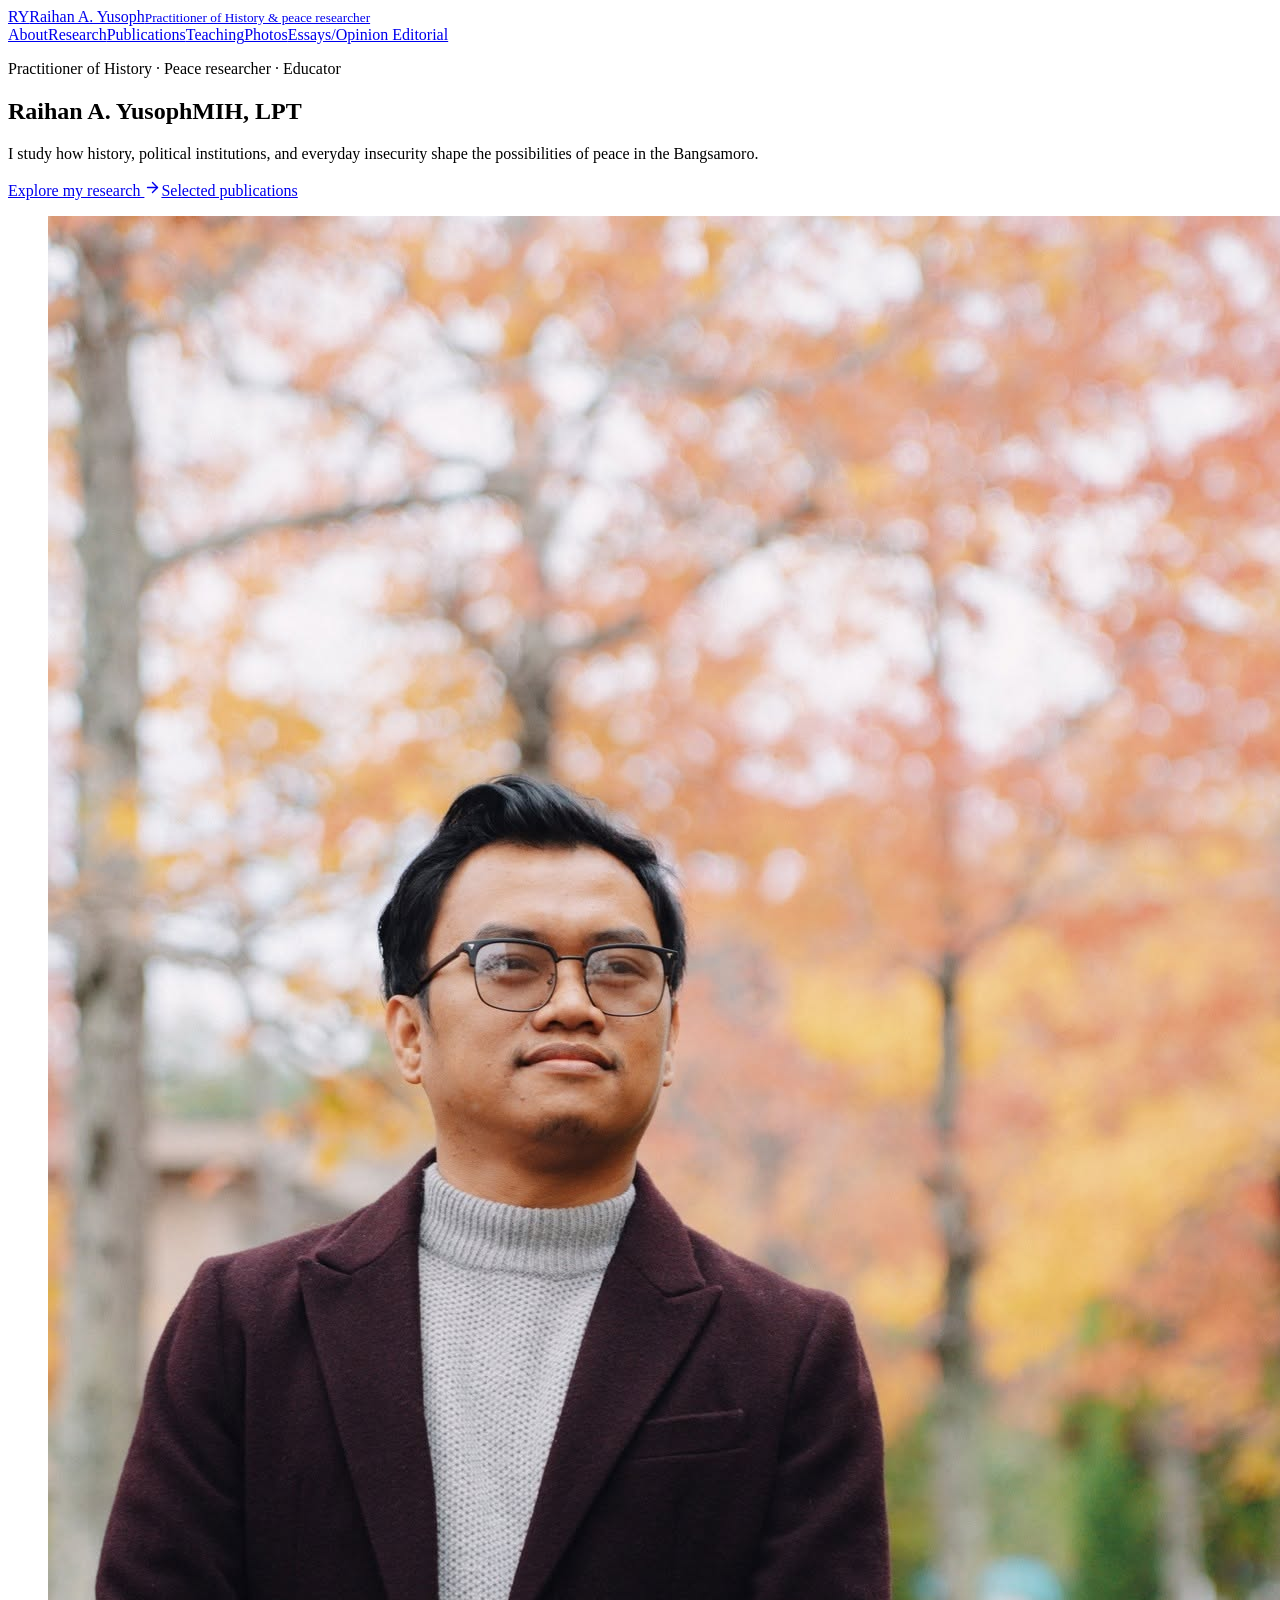
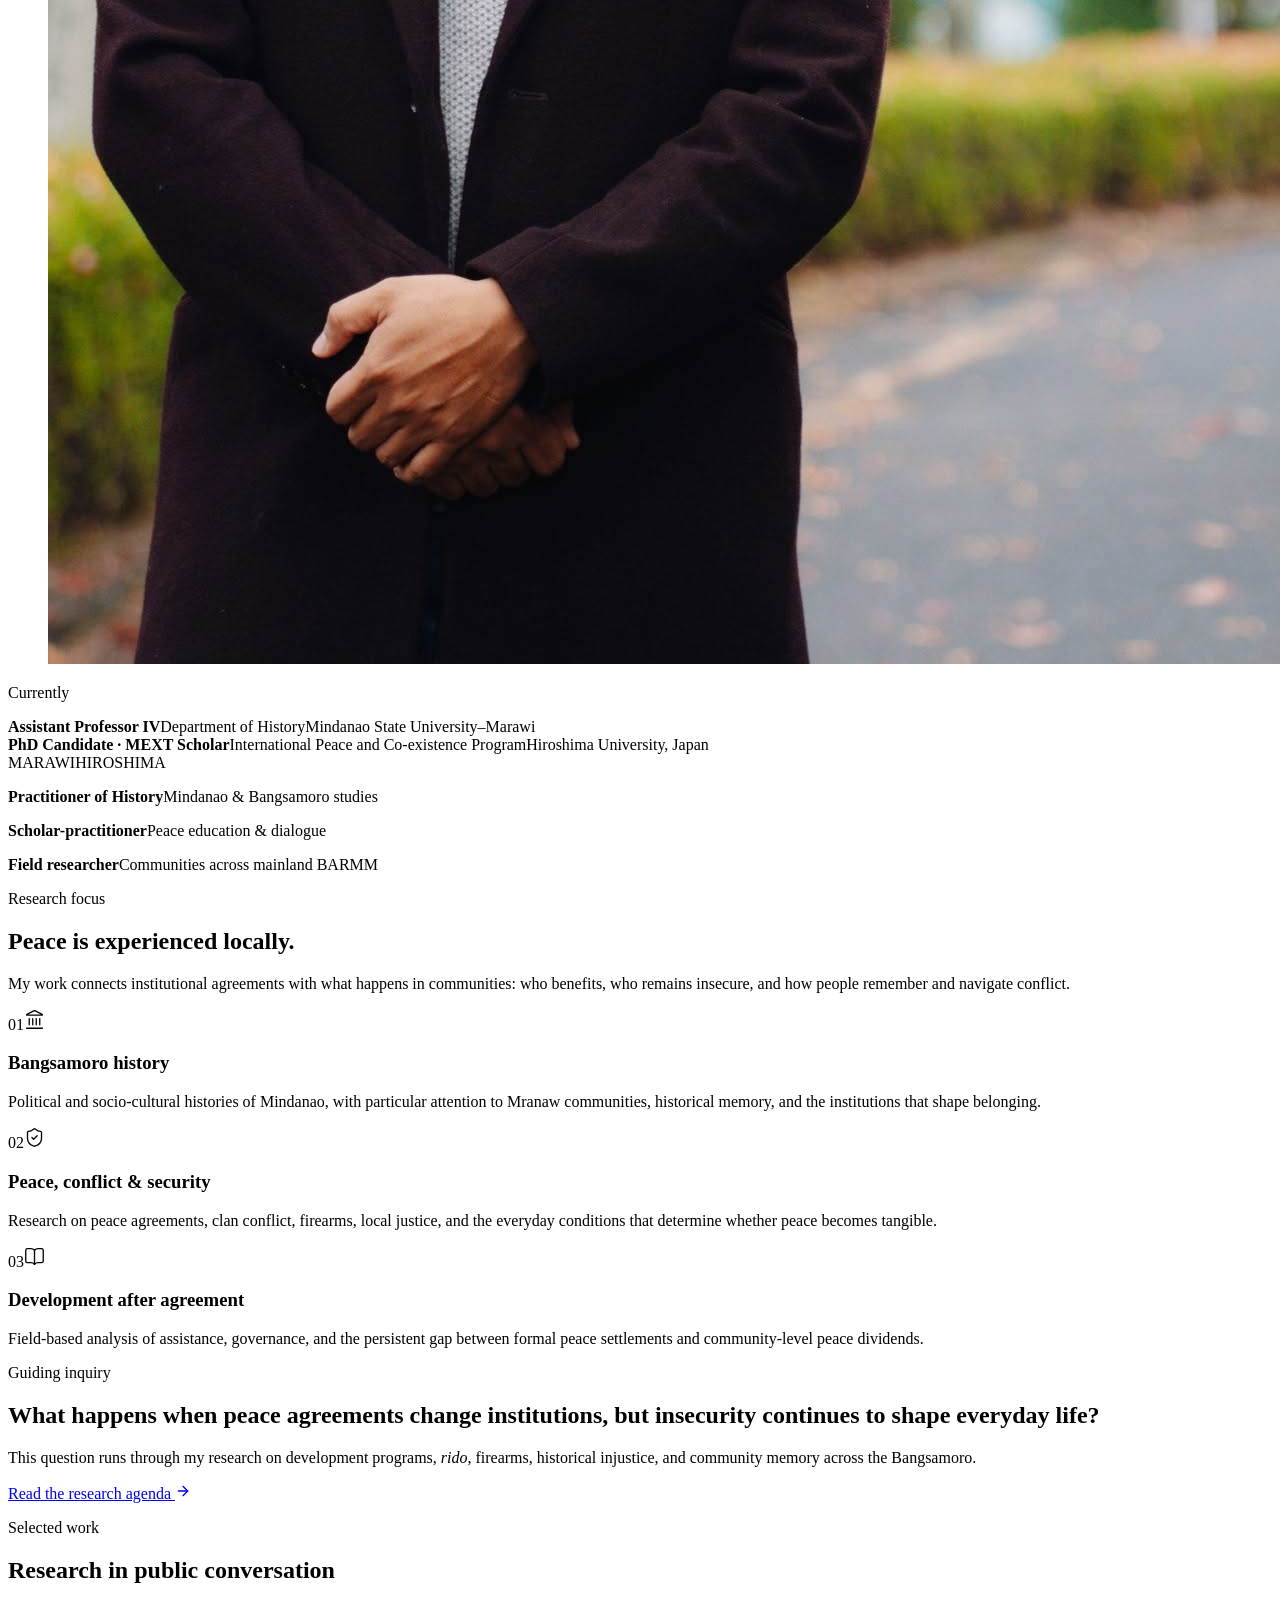
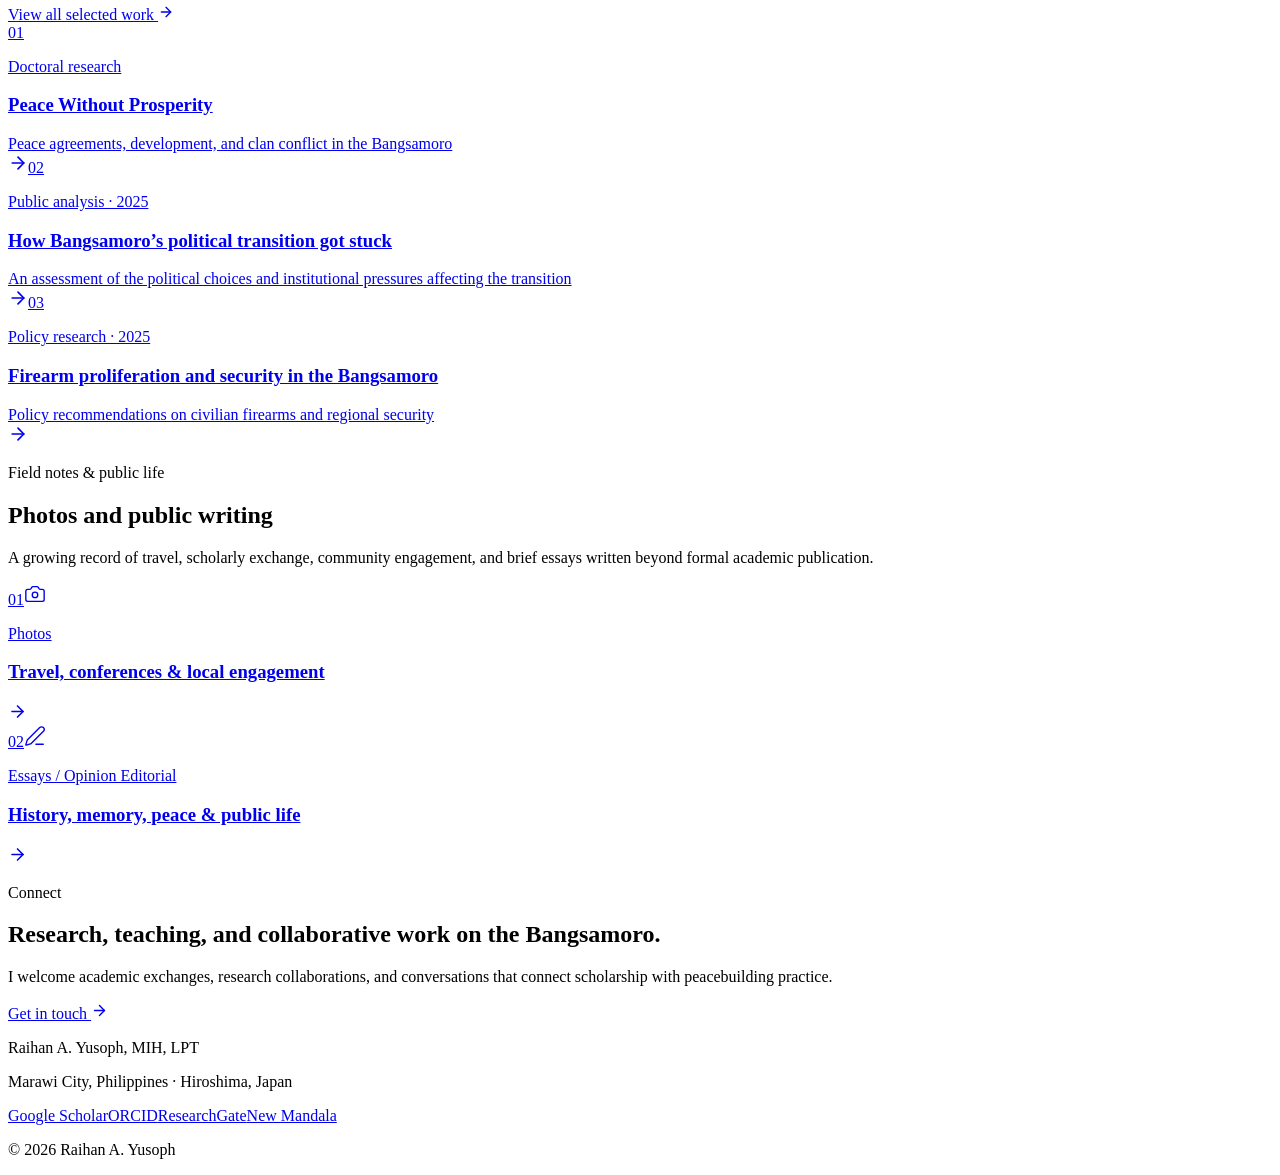
==== commit ad847b3d: "Add Photos and Essays navigation" ====
--- a/index.html
+++ b/index.html
@@ -1 +1 @@
-<!DOCTYPE html><html lang="en"><head><meta charSet="utf-8"/><meta name="viewport" content="width=device-width, initial-scale=1"/><link rel="preload" href="/raihan-yusoph-portrait.jpg" as="image"/><link rel="stylesheet" href="/_next/static/chunks/07h1p04~y8csr.css" data-precedence="next"/><link rel="preload" as="script" fetchPriority="low" href="/_next/static/chunks/15xrurgzs99gv.js"/><script src="/_next/static/chunks/0dgq26a5_oy.a.js" async=""></script><script src="/_next/static/chunks/07lhk_q6pmm3r.js" async=""></script><script src="/_next/static/chunks/0au83~zq0~0pf.js" async=""></script><script src="/_next/static/chunks/turbopack-07ur8f85nectq.js" async=""></script><script src="/_next/static/chunks/01xlw8hd842-c.js" async=""></script><script src="/_next/static/chunks/0d3shmwh5_nmn.js" async=""></script><script src="/_next/static/chunks/0s7e_195_1~m9.js" async=""></script><title>Raihan A. Yusoph | Practitioner of History and Peace Researcher</title><meta name="description" content="Academic portfolio of Raihan A. Yusoph, a practitioner of history and a peace researcher working on Mindanao, the Bangsamoro, conflict, memory, and post-agreement development."/><meta name="author" content="Raihan A. Yusoph"/><meta name="keywords" content="Raihan A. Yusoph,Bangsamoro studies,Mindanao history,peace and conflict studies,Mranaw history"/><link rel="shortcut icon" href="/favicon.svg"/><link rel="icon" href="/favicon.svg"/><script src="/_next/static/chunks/03~yq9q893hmn.js" noModule=""></script></head><body><div hidden=""><!--$--><!--/$--></div><div class="site-shell"><header class="site-header"><div class="header-inner"><a class="brand" aria-label="Raihan A. Yusoph, home" href="/"><span class="brand-mark">RY</span><span class="brand-name">Raihan A. Yusoph<small>Practitioner of History &amp; peace researcher</small></span></a><nav aria-label="Primary navigation"><a href="/about/">About</a><a href="/research/">Research</a><a href="/publications/">Publications</a><a href="/teaching/">Teaching</a></nav></div></header><main><section class="hero-section"><span class="langkit-accent" aria-hidden="true"></span><div class="content-grid hero-grid"><div class="hero-copy"><p class="eyebrow eyebrow-light">Practitioner of History · Peace researcher · Educator</p><h1>Raihan A. Yusoph<span>MIH, LPT</span></h1><p class="hero-intro">I study how history, political institutions, and everyday insecurity shape the possibilities of peace in the Bangsamoro.</p><div class="hero-actions"><a class="button button-light" href="/research/">Explore my research <svg xmlns="http://www.w3.org/2000/svg" width="17" height="17" viewBox="0 0 24 24" fill="none" stroke="currentColor" stroke-width="2" stroke-linecap="round" stroke-linejoin="round" class="lucide lucide-arrow-right" aria-hidden="true"><path d="M5 12h14"></path><path d="m12 5 7 7-7 7"></path></svg></a><a class="button button-outline-light" href="/publications/">Selected publications</a></div></div><div class="hero-visual"><figure class="hero-portrait"><img alt="Portrait of Raihan A. Yusoph outdoors in autumn" height="2048" src="/raihan-yusoph-portrait.jpg" width="1365"/></figure><aside class="hero-aside" aria-label="Current appointments"><p class="aside-label">Currently</p><div class="appointment"><strong>Assistant Professor IV</strong><span>Department of History</span><span>Mindanao State University–Marawi</span></div><div class="appointment"><strong>PhD Candidate · MEXT Scholar</strong><span>International Peace and Co-existence Program</span><span>Hiroshima University, Japan</span></div><div class="coordinates" aria-hidden="true"><span>MARAWI</span><span>HIROSHIMA</span></div></aside></div></div></section><section class="credential-band" aria-label="Professional profile"><div class="content-grid credential-grid"><p><strong>Practitioner of History</strong><span>Mindanao &amp; Bangsamoro studies</span></p><p><strong>Scholar-practitioner</strong><span>Peace education &amp; dialogue</span></p><p><strong>Field researcher</strong><span>Communities across mainland BARMM</span></p></div></section><section class="section content-grid" id="focus"><div class="section-heading"><p class="eyebrow">Research focus</p><h2>Peace is experienced locally.</h2><p>My work connects institutional agreements with what happens in communities: who benefits, who remains insecure, and how people remember and navigate conflict.</p></div><div class="focus-grid"><article class="focus-card"><div class="focus-card-top"><span>01</span><svg xmlns="http://www.w3.org/2000/svg" width="21" height="21" viewBox="0 0 24 24" fill="none" stroke="currentColor" stroke-width="1.5" stroke-linecap="round" stroke-linejoin="round" class="lucide lucide-landmark" aria-hidden="true"><path d="M10 18v-7"></path><path d="M11.119 2.205a2 2 0 0 1 1.762 0l7.84 3.846A.5.5 0 0 1 20.5 7h-17a.5.5 0 0 1-.22-.949z"></path><path d="M14 18v-7"></path><path d="M18 18v-7"></path><path d="M3 22h18"></path><path d="M6 18v-7"></path></svg></div><h3>Bangsamoro history</h3><p>Political and socio-cultural histories of Mindanao, with particular attention to Mranaw communities, historical memory, and the institutions that shape belonging.</p></article><article class="focus-card"><div class="focus-card-top"><span>02</span><svg xmlns="http://www.w3.org/2000/svg" width="21" height="21" viewBox="0 0 24 24" fill="none" stroke="currentColor" stroke-width="1.5" stroke-linecap="round" stroke-linejoin="round" class="lucide lucide-shield-check" aria-hidden="true"><path d="M20 13c0 5-3.5 7.5-7.66 8.95a1 1 0 0 1-.67-.01C7.5 20.5 4 18 4 13V6a1 1 0 0 1 1-1c2 0 4.5-1.2 6.24-2.72a1.17 1.17 0 0 1 1.52 0C14.51 3.81 17 5 19 5a1 1 0 0 1 1 1z"></path><path d="m9 12 2 2 4-4"></path></svg></div><h3>Peace, conflict &amp; security</h3><p>Research on peace agreements, clan conflict, firearms, local justice, and the everyday conditions that determine whether peace becomes tangible.</p></article><article class="focus-card"><div class="focus-card-top"><span>03</span><svg xmlns="http://www.w3.org/2000/svg" width="21" height="21" viewBox="0 0 24 24" fill="none" stroke="currentColor" stroke-width="1.5" stroke-linecap="round" stroke-linejoin="round" class="lucide lucide-book-open" aria-hidden="true"><path d="M12 5v16"></path><path d="M20.001 19A2 2 0 0022 17V5a2 2 0 00-1.999-2L16 3.002A5 5 0 0012 5a5 5 0 00-4-2H4a2 2 0 00-2 2v12a2 2 0 001.999 2H8a5 5 0 014 2 5 5 0 014-2z"></path></svg></div><h3>Development after agreement</h3><p>Field-based analysis of assistance, governance, and the persistent gap between formal peace settlements and community-level peace dividends.</p></article></div></section><section class="section section-ink"><div class="content-grid inquiry-grid"><div><p class="eyebrow eyebrow-light">Guiding inquiry</p><h2>What happens when peace agreements change institutions, but insecurity continues to shape everyday life?</h2></div><div class="inquiry-note"><p>This question runs through my research on development programs,<em> rido</em>, firearms, historical injustice, and community memory across the Bangsamoro.</p><a href="/research/">Read the research agenda <svg xmlns="http://www.w3.org/2000/svg" width="16" height="16" viewBox="0 0 24 24" fill="none" stroke="currentColor" stroke-width="2" stroke-linecap="round" stroke-linejoin="round" class="lucide lucide-arrow-right" aria-hidden="true"><path d="M5 12h14"></path><path d="m12 5 7 7-7 7"></path></svg></a></div></div></section><section class="section content-grid"><div class="section-heading split-heading"><div><p class="eyebrow">Selected work</p><h2>Research in public conversation</h2></div><a class="text-link" href="/publications/">View all selected work <svg xmlns="http://www.w3.org/2000/svg" width="16" height="16" viewBox="0 0 24 24" fill="none" stroke="currentColor" stroke-width="2" stroke-linecap="round" stroke-linejoin="round" class="lucide lucide-arrow-right" aria-hidden="true"><path d="M5 12h14"></path><path d="m12 5 7 7-7 7"></path></svg></a></div><div class="work-list"><a class="work-row" href="/research#doctoral-research"><span class="work-index">0<!-- -->1</span><div><p>Doctoral research</p><h3>Peace Without Prosperity</h3><span>Peace agreements, development, and clan conflict in the Bangsamoro</span></div><svg xmlns="http://www.w3.org/2000/svg" width="20" height="20" viewBox="0 0 24 24" fill="none" stroke="currentColor" stroke-width="2" stroke-linecap="round" stroke-linejoin="round" class="lucide lucide-arrow-right" aria-hidden="true"><path d="M5 12h14"></path><path d="m12 5 7 7-7 7"></path></svg></a><a class="work-row" href="https://www.newmandala.org/how-bangsamoros-political-transition-got-stuck/" rel="noreferrer" target="_blank"><span class="work-index">0<!-- -->2</span><div><p>Public analysis · 2025</p><h3>How Bangsamoro’s political transition got stuck</h3><span>An assessment of the political choices and institutional pressures affecting the transition</span></div><svg xmlns="http://www.w3.org/2000/svg" width="20" height="20" viewBox="0 0 24 24" fill="none" stroke="currentColor" stroke-width="2" stroke-linecap="round" stroke-linejoin="round" class="lucide lucide-arrow-right" aria-hidden="true"><path d="M5 12h14"></path><path d="m12 5 7 7-7 7"></path></svg></a><a class="work-row" href="https://prls-parliament.bangsamoro.gov.ph/2025/01/29/policy-recommendations-to-address-firearm-proliferation-among-civilians-and-strengthen-security-in-the-bangsamoro-region-by-raihan-a-yusoph/" rel="noreferrer" target="_blank"><span class="work-index">0<!-- -->3</span><div><p>Policy research · 2025</p><h3>Firearm proliferation and security in the Bangsamoro</h3><span>Policy recommendations on civilian firearms and regional security</span></div><svg xmlns="http://www.w3.org/2000/svg" width="20" height="20" viewBox="0 0 24 24" fill="none" stroke="currentColor" stroke-width="2" stroke-linecap="round" stroke-linejoin="round" class="lucide lucide-arrow-right" aria-hidden="true"><path d="M5 12h14"></path><path d="m12 5 7 7-7 7"></path></svg></a></div></section><section class="section section-contact"><div class="content-grid contact-grid"><p class="eyebrow">Connect</p><h2>Research, teaching, and collaborative work on the Bangsamoro.</h2><div><p>I welcome academic exchanges, research collaborations, and conversations that connect scholarship with peacebuilding practice.</p><a class="button button-primary" href="mailto:yusophraihan@gmail.com">Get in touch <svg xmlns="http://www.w3.org/2000/svg" width="17" height="17" viewBox="0 0 24 24" fill="none" stroke="currentColor" stroke-width="2" stroke-linecap="round" stroke-linejoin="round" class="lucide lucide-arrow-right" aria-hidden="true"><path d="M5 12h14"></path><path d="m12 5 7 7-7 7"></path></svg></a></div></div></section></main><footer class="site-footer"><div class="content-grid footer-grid"><div><p class="footer-name">Raihan A. Yusoph, MIH, LPT</p><p>Marawi City, Philippines · Hiroshima, Japan</p></div><div class="footer-links" aria-label="Academic profiles"><a href="https://scholar.google.com/citations?hl=en&amp;user=7pfpm74AAAAJ" rel="noreferrer" target="_blank">Google Scholar</a><a href="https://orcid.org/0000-0001-9791-6979" rel="noreferrer" target="_blank">ORCID</a><a href="https://www.researchgate.net/profile/Raihan-Yusoph" rel="noreferrer" target="_blank">ResearchGate</a><a href="https://www.newmandala.org/author/raihanyusoph/" rel="noreferrer" target="_blank">New Mandala</a></div><p class="footer-note">© <!-- -->2026<!-- --> Raihan A. Yusoph</p></div></footer></div><!--$--><!--/$--><script src="/_next/static/chunks/15xrurgzs99gv.js" id="_R_" async=""></script><script>(self.__next_f=self.__next_f||[]).push([0])</script><script>self.__next_f.push([1,"1:\"$Sreact.fragment\"\n2:I[39756,[\"/_next/static/chunks/01xlw8hd842-c.js\",\"/_next/static/chunks/0d3shmwh5_nmn.js\"],\"default\"]\n3:I[37457,[\"/_next/static/chunks/01xlw8hd842-c.js\",\"/_next/static/chunks/0d3shmwh5_nmn.js\"],\"default\"]\n4:I[22016,[\"/_next/static/chunks/01xlw8hd842-c.js\",\"/_next/static/chunks/0d3shmwh5_nmn.js\",\"/_next/static/chunks/0s7e_195_1~m9.js\"],\"\"]\n5:I[5014,[\"/_next/static/chunks/01xlw8hd842-c.js\",\"/_next/static/chunks/0d3shmwh5_nmn.js\",\"/_next/static/chunks/0s7e_195_1~m9.js\"],\"default\"]\n11:I[68027,[\"/_next/static/chunks/01xlw8hd842-c.js\",\"/_next/static/chunks/0d3shmwh5_nmn.js\"],\"default\",1]\n:HL[\"/_next/static/chunks/07h1p04~y8csr.css\",\"style\"]\n:HL[\"/raihan-yusoph-portrait.jpg\",\"image\"]\n"])</script><script>self.__next_f.push([1,"0:{\"P\":null,\"c\":[\"\",\"\"],\"q\":\"\",\"i\":false,\"f\":[[[\"\",{\"children\":[\"__PAGE__\",{}]},\"$undefined\",\"$undefined\",16],[[\"$\",\"$1\",\"c\",{\"children\":[[[\"$\",\"link\",\"0\",{\"rel\":\"stylesheet\",\"href\":\"/_next/static/chunks/07h1p04~y8csr.css\",\"precedence\":\"next\",\"crossOrigin\":\"$undefined\",\"nonce\":\"$undefined\"}],[\"$\",\"script\",\"script-0\",{\"src\":\"/_next/static/chunks/01xlw8hd842-c.js\",\"async\":true,\"nonce\":\"$undefined\"}],[\"$\",\"script\",\"script-1\",{\"src\":\"/_next/static/chunks/0d3shmwh5_nmn.js\",\"async\":true,\"nonce\":\"$undefined\"}]],[\"$\",\"html\",null,{\"lang\":\"en\",\"children\":[\"$\",\"body\",null,{\"children\":[\"$\",\"$L2\",null,{\"parallelRouterKey\":\"children\",\"error\":\"$undefined\",\"errorStyles\":\"$undefined\",\"errorScripts\":\"$undefined\",\"template\":[\"$\",\"$L3\",null,{}],\"templateStyles\":\"$undefined\",\"templateScripts\":\"$undefined\",\"notFound\":[[[\"$\",\"title\",null,{\"children\":\"404: This page could not be found.\"}],[\"$\",\"div\",null,{\"style\":{\"fontFamily\":\"system-ui,\\\"Segoe UI\\\",Roboto,Helvetica,Arial,sans-serif,\\\"Apple Color Emoji\\\",\\\"Segoe UI Emoji\\\"\",\"height\":\"100vh\",\"textAlign\":\"center\",\"display\":\"flex\",\"flexDirection\":\"column\",\"alignItems\":\"center\",\"justifyContent\":\"center\"},\"children\":[\"$\",\"div\",null,{\"children\":[[\"$\",\"style\",null,{\"dangerouslySetInnerHTML\":{\"__html\":\"body{color:#000;background:#fff;margin:0}.next-error-h1{border-right:1px solid rgba(0,0,0,.3)}@media (prefers-color-scheme:dark){body{color:#fff;background:#000}.next-error-h1{border-right:1px solid rgba(255,255,255,.3)}}\"}}],[\"$\",\"h1\",null,{\"className\":\"next-error-h1\",\"style\":{\"display\":\"inline-block\",\"margin\":\"0 20px 0 0\",\"padding\":\"0 23px 0 0\",\"fontSize\":24,\"fontWeight\":500,\"verticalAlign\":\"top\",\"lineHeight\":\"49px\"},\"children\":404}],[\"$\",\"div\",null,{\"style\":{\"display\":\"inline-block\"},\"children\":[\"$\",\"h2\",null,{\"style\":{\"fontSize\":14,\"fontWeight\":400,\"lineHeight\":\"49px\",\"margin\":0},\"children\":\"This page could not be found.\"}]}]]}]}]],[]],\"forbidden\":\"$undefined\",\"unauthorized\":\"$undefined\"}]}]}]]}],{\"children\":[[\"$\",\"$1\",\"c\",{\"children\":[[\"$\",\"div\",null,{\"className\":\"site-shell\",\"children\":[[\"$\",\"header\",null,{\"className\":\"site-header\",\"children\":[\"$\",\"div\",null,{\"className\":\"header-inner\",\"children\":[[\"$\",\"$L4\",null,{\"className\":\"brand\",\"href\":\"/\",\"aria-label\":\"Raihan A. Yusoph, home\",\"children\":[[\"$\",\"span\",null,{\"className\":\"brand-mark\",\"children\":\"RY\"}],[\"$\",\"span\",null,{\"className\":\"brand-name\",\"children\":[\"Raihan A. Yusoph\",[\"$\",\"small\",null,{\"children\":\"Practitioner of History \u0026 peace researcher\"}]]}]]}],[\"$\",\"nav\",null,{\"aria-label\":\"Primary navigation\",\"children\":[[\"$\",\"$L4\",\"/about\",{\"href\":\"/about\",\"children\":\"About\"}],[\"$\",\"$L4\",\"/research\",{\"href\":\"/research\",\"children\":\"Research\"}],[\"$\",\"$L4\",\"/publications\",{\"href\":\"/publications\",\"children\":\"Publications\"}],[\"$\",\"$L4\",\"/teaching\",{\"href\":\"/teaching\",\"children\":\"Teaching\"}]]}]]}]}],[\"$\",\"main\",null,{\"children\":[[\"$\",\"section\",null,{\"className\":\"hero-section\",\"children\":[[\"$\",\"span\",null,{\"className\":\"langkit-accent\",\"aria-hidden\":\"true\"}],[\"$\",\"div\",null,{\"className\":\"content-grid hero-grid\",\"children\":[[\"$\",\"div\",null,{\"className\":\"hero-copy\",\"children\":[[\"$\",\"p\",null,{\"className\":\"eyebrow eyebrow-light\",\"children\":\"Practitioner of History · Peace researcher · Educator\"}],[\"$\",\"h1\",null,{\"children\":[\"Raihan A. Yusoph\",[\"$\",\"span\",null,{\"children\":\"MIH, LPT\"}]]}],[\"$\",\"p\",null,{\"className\":\"hero-intro\",\"children\":\"I study how history, political institutions, and everyday insecurity shape the possibilities of peace in the Bangsamoro.\"}],[\"$\",\"div\",null,{\"className\":\"hero-actions\",\"children\":[[\"$\",\"$L4\",null,{\"className\":\"button button-light\",\"href\":\"/research\",\"children\":[\"Explore my research \",[\"$\",\"$L5\",null,{\"ref\":\"$undefined\",\"iconNode\":[[\"path\",{\"d\":\"M5 12h14\",\"key\":\"1ays0h\"}],[\"path\",{\"d\":\"m12 5 7 7-7 7\",\"key\":\"xquz4c\"}]],\"className\":\"lucide-arrow-right\",\"size\":17,\"aria-hidden\":\"true\"}]]}],[\"$\",\"$L4\",null,{\"className\":\"button button-outline-light\",\"href\":\"/publications\",\"children\":\"Selected publications\"}]]}]]}],[\"$\",\"div\",null,{\"className\":\"hero-visual\",\"children\":[[\"$\",\"figure\",null,{\"className\":\"hero-portrait\",\"children\":[\"$\",\"img\",null,{\"alt\":\"Portrait of Raihan A. Yusoph outdoors in autumn\",\"height\":\"2048\",\"src\":\"/raihan-yusoph-portrait.jpg\",\"width\":\"1365\"}]}],[\"$\",\"aside\",null,{\"className\":\"hero-aside\",\"aria-label\":\"Current appointments\",\"children\":[[\"$\",\"p\",null,{\"className\":\"aside-label\",\"children\":\"Currently\"}],[\"$\",\"div\",null,{\"className\":\"appointment\",\"children\":[[\"$\",\"strong\",null,{\"children\":\"Assistant Professor IV\"}],[\"$\",\"span\",null,{\"children\":\"Department of History\"}],[\"$\",\"span\",null,{\"children\":\"Mindanao State University–Marawi\"}]]}],[\"$\",\"div\",null,{\"className\":\"appointment\",\"children\":[[\"$\",\"strong\",null,{\"children\":\"PhD Candidate · MEXT Scholar\"}],[\"$\",\"span\",null,{\"children\":\"International Peace and Co-existence Program\"}],\"$L6\"]}],\"$L7\"]}]]}]]}]]}],\"$L8\",\"$L9\",\"$La\",\"$Lb\",\"$Lc\"]}],\"$Ld\"]}],[\"$Le\"],\"$Lf\"]}],{},null,false,null]},null,false,null],\"$L10\",false]],\"m\":\"$undefined\",\"G\":[\"$11\",[\"$L12\"]],\"S\":true,\"h\":null,\"s\":\"$undefined\",\"l\":\"$undefined\",\"p\":\"$undefined\",\"d\":\"$undefined\",\"b\":\"FVtg2D2U0UIDRcg9VlLU-\"}\n"])</script><script>self.__next_f.push([1,"13:I[97367,[\"/_next/static/chunks/01xlw8hd842-c.js\",\"/_next/static/chunks/0d3shmwh5_nmn.js\"],\"OutletBoundary\"]\n14:\"$Sreact.suspense\"\n16:I[97367,[\"/_next/static/chunks/01xlw8hd842-c.js\",\"/_next/static/chunks/0d3shmwh5_nmn.js\"],\"ViewportBoundary\"]\n18:I[97367,[\"/_next/static/chunks/01xlw8hd842-c.js\",\"/_next/static/chunks/0d3shmwh5_nmn.js\"],\"MetadataBoundary\"]\n6:[\"$\",\"span\",null,{\"children\":\"Hiroshima University, Japan\"}]\n7:[\"$\",\"div\",null,{\"className\":\"coordinates\",\"aria-hidden\":\"true\",\"children\":[[\"$\",\"span\",null,{\"children\":\"MARAWI\"}],[\"$\",\"span\",null,{\"children\":\"HIROSHIMA\"}]]}]\n8:[\"$\",\"section\",null,{\"className\":\"credential-band\",\"aria-label\":\"Professional profile\",\"children\":[\"$\",\"div\",null,{\"className\":\"content-grid credential-grid\",\"children\":[[\"$\",\"p\",null,{\"children\":[[\"$\",\"strong\",null,{\"children\":\"Practitioner of History\"}],[\"$\",\"span\",null,{\"children\":\"Mindanao \u0026 Bangsamoro studies\"}]]}],[\"$\",\"p\",null,{\"children\":[[\"$\",\"strong\",null,{\"children\":\"Scholar-practitioner\"}],[\"$\",\"span\",null,{\"children\":\"Peace education \u0026 dialogue\"}]]}],[\"$\",\"p\",null,{\"children\":[[\"$\",\"strong\",null,{\"children\":\"Field researcher\"}],[\"$\",\"span\",null,{\"children\":\"Communities across mainland BARMM\"}]]}]]}]}]\n"])</script><script>self.__next_f.push([1,"9:[\"$\",\"section\",null,{\"className\":\"section content-grid\",\"id\":\"focus\",\"children\":[[\"$\",\"div\",null,{\"className\":\"section-heading\",\"children\":[[\"$\",\"p\",null,{\"className\":\"eyebrow\",\"children\":\"Research focus\"}],[\"$\",\"h2\",null,{\"children\":\"Peace is experienced locally.\"}],[\"$\",\"p\",null,{\"children\":\"My work connects institutional agreements with what happens in communities: who benefits, who remains insecure, and how people remember and navigate conflict.\"}]]}],[\"$\",\"div\",null,{\"className\":\"focus-grid\",\"children\":[[\"$\",\"article\",\"01\",{\"className\":\"focus-card\",\"children\":[[\"$\",\"div\",null,{\"className\":\"focus-card-top\",\"children\":[[\"$\",\"span\",null,{\"children\":\"01\"}],[\"$\",\"$L5\",null,{\"ref\":\"$undefined\",\"iconNode\":[[\"path\",{\"d\":\"M10 18v-7\",\"key\":\"wt116b\"}],[\"path\",{\"d\":\"M11.119 2.205a2 2 0 0 1 1.762 0l7.84 3.846A.5.5 0 0 1 20.5 7h-17a.5.5 0 0 1-.22-.949z\",\"key\":\"yxxwt6\"}],[\"path\",{\"d\":\"M14 18v-7\",\"key\":\"vav6t3\"}],[\"path\",{\"d\":\"M18 18v-7\",\"key\":\"aexdmj\"}],[\"path\",{\"d\":\"M3 22h18\",\"key\":\"8prr45\"}],[\"path\",{\"d\":\"M6 18v-7\",\"key\":\"1ivflk\"}]],\"className\":\"lucide-landmark\",\"size\":21,\"strokeWidth\":1.5,\"aria-hidden\":\"true\"}]]}],[\"$\",\"h3\",null,{\"children\":\"Bangsamoro history\"}],[\"$\",\"p\",null,{\"children\":\"Political and socio-cultural histories of Mindanao, with particular attention to Mranaw communities, historical memory, and the institutions that shape belonging.\"}]]}],[\"$\",\"article\",\"02\",{\"className\":\"focus-card\",\"children\":[[\"$\",\"div\",null,{\"className\":\"focus-card-top\",\"children\":[[\"$\",\"span\",null,{\"children\":\"02\"}],[\"$\",\"$L5\",null,{\"ref\":\"$undefined\",\"iconNode\":[[\"path\",{\"d\":\"M20 13c0 5-3.5 7.5-7.66 8.95a1 1 0 0 1-.67-.01C7.5 20.5 4 18 4 13V6a1 1 0 0 1 1-1c2 0 4.5-1.2 6.24-2.72a1.17 1.17 0 0 1 1.52 0C14.51 3.81 17 5 19 5a1 1 0 0 1 1 1z\",\"key\":\"oel41y\"}],[\"path\",{\"d\":\"m9 12 2 2 4-4\",\"key\":\"dzmm74\"}]],\"className\":\"lucide-shield-check\",\"size\":21,\"strokeWidth\":1.5,\"aria-hidden\":\"true\"}]]}],[\"$\",\"h3\",null,{\"children\":\"Peace, conflict \u0026 security\"}],[\"$\",\"p\",null,{\"children\":\"Research on peace agreements, clan conflict, firearms, local justice, and the everyday conditions that determine whether peace becomes tangible.\"}]]}],[\"$\",\"article\",\"03\",{\"className\":\"focus-card\",\"children\":[[\"$\",\"div\",null,{\"className\":\"focus-card-top\",\"children\":[[\"$\",\"span\",null,{\"children\":\"03\"}],[\"$\",\"$L5\",null,{\"ref\":\"$undefined\",\"iconNode\":[[\"path\",{\"d\":\"M12 5v16\",\"key\":\"1f6ucr\"}],[\"path\",{\"d\":\"M20.001 19A2 2 0 0022 17V5a2 2 0 00-1.999-2L16 3.002A5 5 0 0012 5a5 5 0 00-4-2H4a2 2 0 00-2 2v12a2 2 0 001.999 2H8a5 5 0 014 2 5 5 0 014-2z\",\"key\":\"1fyvmf\"}]],\"className\":\"lucide-book-open\",\"size\":21,\"strokeWidth\":1.5,\"aria-hidden\":\"true\"}]]}],[\"$\",\"h3\",null,{\"children\":\"Development after agreement\"}],[\"$\",\"p\",null,{\"children\":\"Field-based analysis of assistance, governance, and the persistent gap between formal peace settlements and community-level peace dividends.\"}]]}]]}]]}]\n"])</script><script>self.__next_f.push([1,"a:[\"$\",\"section\",null,{\"className\":\"section section-ink\",\"children\":[\"$\",\"div\",null,{\"className\":\"content-grid inquiry-grid\",\"children\":[[\"$\",\"div\",null,{\"children\":[[\"$\",\"p\",null,{\"className\":\"eyebrow eyebrow-light\",\"children\":\"Guiding inquiry\"}],[\"$\",\"h2\",null,{\"children\":\"What happens when peace agreements change institutions, but insecurity continues to shape everyday life?\"}]]}],[\"$\",\"div\",null,{\"className\":\"inquiry-note\",\"children\":[[\"$\",\"p\",null,{\"children\":[\"This question runs through my research on development programs,\",[\"$\",\"em\",null,{\"children\":\" rido\"}],\", firearms, historical injustice, and community memory across the Bangsamoro.\"]}],[\"$\",\"$L4\",null,{\"href\":\"/research\",\"children\":[\"Read the research agenda \",[\"$\",\"$L5\",null,{\"ref\":\"$undefined\",\"iconNode\":\"$0:f:0:1:1:children:0:props:children:0:props:children:1:props:children:0:props:children:1:props:children:0:props:children:3:props:children:0:props:children:1:props:iconNode\",\"className\":\"lucide-arrow-right\",\"size\":16,\"aria-hidden\":\"true\"}]]}]]}]]}]}]\n"])</script><script>self.__next_f.push([1,"b:[\"$\",\"section\",null,{\"className\":\"section content-grid\",\"children\":[[\"$\",\"div\",null,{\"className\":\"section-heading split-heading\",\"children\":[[\"$\",\"div\",null,{\"children\":[[\"$\",\"p\",null,{\"className\":\"eyebrow\",\"children\":\"Selected work\"}],[\"$\",\"h2\",null,{\"children\":\"Research in public conversation\"}]]}],[\"$\",\"$L4\",null,{\"className\":\"text-link\",\"href\":\"/publications\",\"children\":[\"View all selected work \",[\"$\",\"$L5\",null,{\"ref\":\"$undefined\",\"iconNode\":\"$0:f:0:1:1:children:0:props:children:0:props:children:1:props:children:0:props:children:1:props:children:0:props:children:3:props:children:0:props:children:1:props:iconNode\",\"className\":\"lucide-arrow-right\",\"size\":16,\"aria-hidden\":\"true\"}]]}]]}],[\"$\",\"div\",null,{\"className\":\"work-list\",\"children\":[[\"$\",\"a\",\"Peace Without Prosperity\",{\"className\":\"work-row\",\"href\":\"/research#doctoral-research\",\"rel\":\"$undefined\",\"target\":\"$undefined\",\"children\":[[\"$\",\"span\",null,{\"className\":\"work-index\",\"children\":[\"0\",1]}],[\"$\",\"div\",null,{\"children\":[[\"$\",\"p\",null,{\"children\":\"Doctoral research\"}],[\"$\",\"h3\",null,{\"children\":\"Peace Without Prosperity\"}],[\"$\",\"span\",null,{\"children\":\"Peace agreements, development, and clan conflict in the Bangsamoro\"}]]}],[\"$\",\"$L5\",null,{\"ref\":\"$undefined\",\"iconNode\":\"$0:f:0:1:1:children:0:props:children:0:props:children:1:props:children:0:props:children:1:props:children:0:props:children:3:props:children:0:props:children:1:props:iconNode\",\"className\":\"lucide-arrow-right\",\"size\":20,\"aria-hidden\":\"true\"}]]}],[\"$\",\"a\",\"How Bangsamoro’s political transition got stuck\",{\"className\":\"work-row\",\"href\":\"https://www.newmandala.org/how-bangsamoros-political-transition-got-stuck/\",\"rel\":\"noreferrer\",\"target\":\"_blank\",\"children\":[[\"$\",\"span\",null,{\"className\":\"work-index\",\"children\":[\"0\",2]}],[\"$\",\"div\",null,{\"children\":[[\"$\",\"p\",null,{\"children\":\"Public analysis · 2025\"}],[\"$\",\"h3\",null,{\"children\":\"How Bangsamoro’s political transition got stuck\"}],[\"$\",\"span\",null,{\"children\":\"An assessment of the political choices and institutional pressures affecting the transition\"}]]}],[\"$\",\"$L5\",null,{\"ref\":\"$undefined\",\"iconNode\":\"$0:f:0:1:1:children:0:props:children:0:props:children:1:props:children:0:props:children:1:props:children:0:props:children:3:props:children:0:props:children:1:props:iconNode\",\"className\":\"lucide-arrow-right\",\"size\":20,\"aria-hidden\":\"true\"}]]}],[\"$\",\"a\",\"Firearm proliferation and security in the Bangsamoro\",{\"className\":\"work-row\",\"href\":\"https://prls-parliament.bangsamoro.gov.ph/2025/01/29/policy-recommendations-to-address-firearm-proliferation-among-civilians-and-strengthen-security-in-the-bangsamoro-region-by-raihan-a-yusoph/\",\"rel\":\"noreferrer\",\"target\":\"_blank\",\"children\":[[\"$\",\"span\",null,{\"className\":\"work-index\",\"children\":[\"0\",3]}],[\"$\",\"div\",null,{\"children\":[[\"$\",\"p\",null,{\"children\":\"Policy research · 2025\"}],[\"$\",\"h3\",null,{\"children\":\"Firearm proliferation and security in the Bangsamoro\"}],[\"$\",\"span\",null,{\"children\":\"Policy recommendations on civilian firearms and regional security\"}]]}],[\"$\",\"$L5\",null,{\"ref\":\"$undefined\",\"iconNode\":\"$0:f:0:1:1:children:0:props:children:0:props:children:1:props:children:0:props:children:1:props:children:0:props:children:3:props:children:0:props:children:1:props:iconNode\",\"className\":\"lucide-arrow-right\",\"size\":20,\"aria-hidden\":\"true\"}]]}]]}]]}]\n"])</script><script>self.__next_f.push([1,"c:[\"$\",\"section\",null,{\"className\":\"section section-contact\",\"children\":[\"$\",\"div\",null,{\"className\":\"content-grid contact-grid\",\"children\":[[\"$\",\"p\",null,{\"className\":\"eyebrow\",\"children\":\"Connect\"}],[\"$\",\"h2\",null,{\"children\":\"Research, teaching, and collaborative work on the Bangsamoro.\"}],[\"$\",\"div\",null,{\"children\":[[\"$\",\"p\",null,{\"children\":\"I welcome academic exchanges, research collaborations, and conversations that connect scholarship with peacebuilding practice.\"}],[\"$\",\"a\",null,{\"className\":\"button button-primary\",\"href\":\"mailto:yusophraihan@gmail.com\",\"children\":[\"Get in touch \",[\"$\",\"$L5\",null,{\"ref\":\"$undefined\",\"iconNode\":\"$0:f:0:1:1:children:0:props:children:0:props:children:1:props:children:0:props:children:1:props:children:0:props:children:3:props:children:0:props:children:1:props:iconNode\",\"className\":\"lucide-arrow-right\",\"size\":17,\"aria-hidden\":\"true\"}]]}]]}]]}]}]\nd:[\"$\",\"footer\",null,{\"className\":\"site-footer\",\"children\":[\"$\",\"div\",null,{\"className\":\"content-grid footer-grid\",\"children\":[[\"$\",\"div\",null,{\"children\":[[\"$\",\"p\",null,{\"className\":\"footer-name\",\"children\":\"Raihan A. Yusoph, MIH, LPT\"}],[\"$\",\"p\",null,{\"children\":\"Marawi City, Philippines · Hiroshima, Japan\"}]]}],[\"$\",\"div\",null,{\"className\":\"footer-links\",\"aria-label\":\"Academic profiles\",\"children\":[[\"$\",\"a\",\"Google Scholar\",{\"href\":\"https://scholar.google.com/citations?hl=en\u0026user=7pfpm74AAAAJ\",\"rel\":\"noreferrer\",\"target\":\"_blank\",\"children\":\"Google Scholar\"}],[\"$\",\"a\",\"ORCID\",{\"href\":\"https://orcid.org/0000-0001-9791-6979\",\"rel\":\"noreferrer\",\"target\":\"_blank\",\"children\":\"ORCID\"}],[\"$\",\"a\",\"ResearchGate\",{\"href\":\"https://www.researchgate.net/profile/Raihan-Yusoph\",\"rel\":\"noreferrer\",\"target\":\"_blank\",\"children\":\"ResearchGate\"}],[\"$\",\"a\",\"New Mandala\",{\"href\":\"https://www.newmandala.org/author/raihanyusoph/\",\"rel\":\"noreferrer\",\"target\":\"_blank\",\"children\":\"New Mandala\"}]]}],[\"$\",\"p\",null,{\"className\":\"footer-note\",\"children\":[\"© \",2026,\" Raihan A. Yusoph\"]}]]}]}]\ne:[\"$\",\"script\",\"script-0\",{\"src\":\"/_next/static/chunks/0s7e_195_1~m9.js\",\"async\":true,\"nonce\":\"$undefined\"}]\nf:[\"$\",\"$L13\",null,{\"children\":[\"$\",\"$14\",null,{\"name\":\"Next.MetadataOutlet\",\"children\":\"$@15\"}]}]\n10:[\"$\",\"$1\",\"h\",{\"children\":[null,[\"$\",\"$L16\",null,{\"children\":\"$L17\"}],[\"$\",\"div\",null,{\"hidden\":true,\"children\":[\"$\",\"$L18\",null,{\"children\":[\"$\",\"$14\",null,{\"name\":\"Next.Metadata\",\"children\":\"$L19\"}]}]}],null]}]\n12:[\"$\",\"link\",\"0\",{\"rel\":\"stylesheet\",\"href\":\"/_next/static/chunks/07h1p04~y8csr.css\",\"precedence\":\"next\",\"crossOrigin\":\"$undefined\",\"nonce\":\"$undefined\"}]\n"])</script><script>self.__next_f.push([1,"17:[[\"$\",\"meta\",\"0\",{\"charSet\":\"utf-8\"}],[\"$\",\"meta\",\"1\",{\"name\":\"viewport\",\"content\":\"width=device-width, initial-scale=1\"}]]\n"])</script><script>self.__next_f.push([1,"1a:I[27201,[\"/_next/static/chunks/01xlw8hd842-c.js\",\"/_next/static/chunks/0d3shmwh5_nmn.js\"],\"IconMark\"]\n15:null\n19:[[\"$\",\"title\",\"0\",{\"children\":\"Raihan A. Yusoph | Practitioner of History and Peace Researcher\"}],[\"$\",\"meta\",\"1\",{\"name\":\"description\",\"content\":\"Academic portfolio of Raihan A. Yusoph, a practitioner of history and a peace researcher working on Mindanao, the Bangsamoro, conflict, memory, and post-agreement development.\"}],[\"$\",\"meta\",\"2\",{\"name\":\"author\",\"content\":\"Raihan A. Yusoph\"}],[\"$\",\"meta\",\"3\",{\"name\":\"keywords\",\"content\":\"Raihan A. Yusoph,Bangsamoro studies,Mindanao history,peace and conflict studies,Mranaw history\"}],[\"$\",\"link\",\"4\",{\"rel\":\"shortcut icon\",\"href\":\"/favicon.svg\"}],[\"$\",\"link\",\"5\",{\"rel\":\"icon\",\"href\":\"/favicon.svg\"}],[\"$\",\"$L1a\",\"6\",{}]]\n"])</script></body></html>+<!DOCTYPE html><html lang="en"><head><meta charSet="utf-8"/><meta name="viewport" content="width=device-width, initial-scale=1"/><link rel="preload" href="/raihan-yusoph-portrait.jpg" as="image"/><link rel="stylesheet" href="/_next/static/chunks/0f7p.vnqeiduh.css" data-precedence="next"/><link rel="preload" as="script" fetchPriority="low" href="/_next/static/chunks/15xrurgzs99gv.js"/><script src="/_next/static/chunks/0dgq26a5_oy.a.js" async=""></script><script src="/_next/static/chunks/07lhk_q6pmm3r.js" async=""></script><script src="/_next/static/chunks/0au83~zq0~0pf.js" async=""></script><script src="/_next/static/chunks/turbopack-07ur8f85nectq.js" async=""></script><script src="/_next/static/chunks/01xlw8hd842-c.js" async=""></script><script src="/_next/static/chunks/0d3shmwh5_nmn.js" async=""></script><script src="/_next/static/chunks/0s7e_195_1~m9.js" async=""></script><title>Raihan A. Yusoph | Practitioner of History and Peace Researcher</title><meta name="description" content="Academic portfolio of Raihan A. Yusoph, a practitioner of history and a peace researcher working on Mindanao, the Bangsamoro, conflict, memory, and post-agreement development."/><meta name="author" content="Raihan A. Yusoph"/><meta name="keywords" content="Raihan A. Yusoph,Bangsamoro studies,Mindanao history,peace and conflict studies,Mranaw history"/><link rel="shortcut icon" href="/favicon.svg"/><link rel="icon" href="/favicon.svg"/><script src="/_next/static/chunks/03~yq9q893hmn.js" noModule=""></script></head><body><div hidden=""><!--$--><!--/$--></div><div class="site-shell"><header class="site-header"><div class="header-inner"><a class="brand" aria-label="Raihan A. Yusoph, home" href="/"><span class="brand-mark">RY</span><span class="brand-name">Raihan A. Yusoph<small>Practitioner of History &amp; peace researcher</small></span></a><nav aria-label="Primary navigation"><a href="/about/">About</a><a href="/research/">Research</a><a href="/publications/">Publications</a><a href="/teaching/">Teaching</a><a href="/gallery/">Photos</a><a href="/essays/">Essays/Opinion Editorial</a></nav></div></header><main><section class="hero-section"><span class="langkit-accent" aria-hidden="true"></span><div class="content-grid hero-grid"><div class="hero-copy"><p class="eyebrow eyebrow-light">Practitioner of History · Peace researcher · Educator</p><h1>Raihan A. Yusoph<span>MIH, LPT</span></h1><p class="hero-intro">I study how history, political institutions, and everyday insecurity shape the possibilities of peace in the Bangsamoro.</p><div class="hero-actions"><a class="button button-light" href="/research/">Explore my research <svg xmlns="http://www.w3.org/2000/svg" width="17" height="17" viewBox="0 0 24 24" fill="none" stroke="currentColor" stroke-width="2" stroke-linecap="round" stroke-linejoin="round" class="lucide lucide-arrow-right" aria-hidden="true"><path d="M5 12h14"></path><path d="m12 5 7 7-7 7"></path></svg></a><a class="button button-outline-light" href="/publications/">Selected publications</a></div></div><div class="hero-visual"><figure class="hero-portrait"><img alt="Portrait of Raihan A. Yusoph outdoors in autumn" height="2048" src="/raihan-yusoph-portrait.jpg" width="1365"/></figure><aside class="hero-aside" aria-label="Current appointments"><p class="aside-label">Currently</p><div class="appointment"><strong>Assistant Professor IV</strong><span>Department of History</span><span>Mindanao State University–Marawi</span></div><div class="appointment"><strong>PhD Candidate · MEXT Scholar</strong><span>International Peace and Co-existence Program</span><span>Hiroshima University, Japan</span></div><div class="coordinates" aria-hidden="true"><span>MARAWI</span><span>HIROSHIMA</span></div></aside></div></div></section><section class="credential-band" aria-label="Professional profile"><div class="content-grid credential-grid"><p><strong>Practitioner of History</strong><span>Mindanao &amp; Bangsamoro studies</span></p><p><strong>Scholar-practitioner</strong><span>Peace education &amp; dialogue</span></p><p><strong>Field researcher</strong><span>Communities across mainland BARMM</span></p></div></section><section class="section content-grid" id="focus"><div class="section-heading"><p class="eyebrow">Research focus</p><h2>Peace is experienced locally.</h2><p>My work connects institutional agreements with what happens in communities: who benefits, who remains insecure, and how people remember and navigate conflict.</p></div><div class="focus-grid"><article class="focus-card"><div class="focus-card-top"><span>01</span><svg xmlns="http://www.w3.org/2000/svg" width="21" height="21" viewBox="0 0 24 24" fill="none" stroke="currentColor" stroke-width="1.5" stroke-linecap="round" stroke-linejoin="round" class="lucide lucide-landmark" aria-hidden="true"><path d="M10 18v-7"></path><path d="M11.119 2.205a2 2 0 0 1 1.762 0l7.84 3.846A.5.5 0 0 1 20.5 7h-17a.5.5 0 0 1-.22-.949z"></path><path d="M14 18v-7"></path><path d="M18 18v-7"></path><path d="M3 22h18"></path><path d="M6 18v-7"></path></svg></div><h3>Bangsamoro history</h3><p>Political and socio-cultural histories of Mindanao, with particular attention to Mranaw communities, historical memory, and the institutions that shape belonging.</p></article><article class="focus-card"><div class="focus-card-top"><span>02</span><svg xmlns="http://www.w3.org/2000/svg" width="21" height="21" viewBox="0 0 24 24" fill="none" stroke="currentColor" stroke-width="1.5" stroke-linecap="round" stroke-linejoin="round" class="lucide lucide-shield-check" aria-hidden="true"><path d="M20 13c0 5-3.5 7.5-7.66 8.95a1 1 0 0 1-.67-.01C7.5 20.5 4 18 4 13V6a1 1 0 0 1 1-1c2 0 4.5-1.2 6.24-2.72a1.17 1.17 0 0 1 1.52 0C14.51 3.81 17 5 19 5a1 1 0 0 1 1 1z"></path><path d="m9 12 2 2 4-4"></path></svg></div><h3>Peace, conflict &amp; security</h3><p>Research on peace agreements, clan conflict, firearms, local justice, and the everyday conditions that determine whether peace becomes tangible.</p></article><article class="focus-card"><div class="focus-card-top"><span>03</span><svg xmlns="http://www.w3.org/2000/svg" width="21" height="21" viewBox="0 0 24 24" fill="none" stroke="currentColor" stroke-width="1.5" stroke-linecap="round" stroke-linejoin="round" class="lucide lucide-book-open" aria-hidden="true"><path d="M12 5v16"></path><path d="M20.001 19A2 2 0 0022 17V5a2 2 0 00-1.999-2L16 3.002A5 5 0 0012 5a5 5 0 00-4-2H4a2 2 0 00-2 2v12a2 2 0 001.999 2H8a5 5 0 014 2 5 5 0 014-2z"></path></svg></div><h3>Development after agreement</h3><p>Field-based analysis of assistance, governance, and the persistent gap between formal peace settlements and community-level peace dividends.</p></article></div></section><section class="section section-ink"><div class="content-grid inquiry-grid"><div><p class="eyebrow eyebrow-light">Guiding inquiry</p><h2>What happens when peace agreements change institutions, but insecurity continues to shape everyday life?</h2></div><div class="inquiry-note"><p>This question runs through my research on development programs,<em> rido</em>, firearms, historical injustice, and community memory across the Bangsamoro.</p><a href="/research/">Read the research agenda <svg xmlns="http://www.w3.org/2000/svg" width="16" height="16" viewBox="0 0 24 24" fill="none" stroke="currentColor" stroke-width="2" stroke-linecap="round" stroke-linejoin="round" class="lucide lucide-arrow-right" aria-hidden="true"><path d="M5 12h14"></path><path d="m12 5 7 7-7 7"></path></svg></a></div></div></section><section class="section content-grid"><div class="section-heading split-heading"><div><p class="eyebrow">Selected work</p><h2>Research in public conversation</h2></div><a class="text-link" href="/publications/">View all selected work <svg xmlns="http://www.w3.org/2000/svg" width="16" height="16" viewBox="0 0 24 24" fill="none" stroke="currentColor" stroke-width="2" stroke-linecap="round" stroke-linejoin="round" class="lucide lucide-arrow-right" aria-hidden="true"><path d="M5 12h14"></path><path d="m12 5 7 7-7 7"></path></svg></a></div><div class="work-list"><a class="work-row" href="/research#doctoral-research"><span class="work-index">0<!-- -->1</span><div><p>Doctoral research</p><h3>Peace Without Prosperity</h3><span>Peace agreements, development, and clan conflict in the Bangsamoro</span></div><svg xmlns="http://www.w3.org/2000/svg" width="20" height="20" viewBox="0 0 24 24" fill="none" stroke="currentColor" stroke-width="2" stroke-linecap="round" stroke-linejoin="round" class="lucide lucide-arrow-right" aria-hidden="true"><path d="M5 12h14"></path><path d="m12 5 7 7-7 7"></path></svg></a><a class="work-row" href="https://www.newmandala.org/how-bangsamoros-political-transition-got-stuck/" rel="noreferrer" target="_blank"><span class="work-index">0<!-- -->2</span><div><p>Public analysis · 2025</p><h3>How Bangsamoro’s political transition got stuck</h3><span>An assessment of the political choices and institutional pressures affecting the transition</span></div><svg xmlns="http://www.w3.org/2000/svg" width="20" height="20" viewBox="0 0 24 24" fill="none" stroke="currentColor" stroke-width="2" stroke-linecap="round" stroke-linejoin="round" class="lucide lucide-arrow-right" aria-hidden="true"><path d="M5 12h14"></path><path d="m12 5 7 7-7 7"></path></svg></a><a class="work-row" href="https://prls-parliament.bangsamoro.gov.ph/2025/01/29/policy-recommendations-to-address-firearm-proliferation-among-civilians-and-strengthen-security-in-the-bangsamoro-region-by-raihan-a-yusoph/" rel="noreferrer" target="_blank"><span class="work-index">0<!-- -->3</span><div><p>Policy research · 2025</p><h3>Firearm proliferation and security in the Bangsamoro</h3><span>Policy recommendations on civilian firearms and regional security</span></div><svg xmlns="http://www.w3.org/2000/svg" width="20" height="20" viewBox="0 0 24 24" fill="none" stroke="currentColor" stroke-width="2" stroke-linecap="round" stroke-linejoin="round" class="lucide lucide-arrow-right" aria-hidden="true"><path d="M5 12h14"></path><path d="m12 5 7 7-7 7"></path></svg></a></div></section><section class="section section-journal"><div class="content-grid"><div class="section-heading split-heading"><div><p class="eyebrow">Field notes &amp; public life</p><h2>Photos and public writing</h2></div><p class="journal-intro">A growing record of travel, scholarly exchange, community engagement, and brief essays written beyond formal academic publication.</p></div><div class="journal-grid"><a class="journal-card" href="/gallery/"><div class="journal-card-top"><span>01</span><svg xmlns="http://www.w3.org/2000/svg" width="22" height="22" viewBox="0 0 24 24" fill="none" stroke="currentColor" stroke-width="1.5" stroke-linecap="round" stroke-linejoin="round" class="lucide lucide-camera" aria-hidden="true"><path d="M13.997 4a2 2 0 0 1 1.76 1.05l.486.9A2 2 0 0 0 18.003 7H20a2 2 0 0 1 2 2v9a2 2 0 0 1-2 2H4a2 2 0 0 1-2-2V9a2 2 0 0 1 2-2h1.997a2 2 0 0 0 1.759-1.048l.489-.904A2 2 0 0 1 10.004 4z"></path><circle cx="12" cy="13" r="3"></circle></svg></div><div><p>Photos</p><h3>Travel, conferences &amp; local engagement</h3></div><svg xmlns="http://www.w3.org/2000/svg" width="19" height="19" viewBox="0 0 24 24" fill="none" stroke="currentColor" stroke-width="2" stroke-linecap="round" stroke-linejoin="round" class="lucide lucide-arrow-right" aria-hidden="true"><path d="M5 12h14"></path><path d="m12 5 7 7-7 7"></path></svg></a><a class="journal-card" href="/essays/"><div class="journal-card-top"><span>02</span><svg xmlns="http://www.w3.org/2000/svg" width="22" height="22" viewBox="0 0 24 24" fill="none" stroke="currentColor" stroke-width="1.5" stroke-linecap="round" stroke-linejoin="round" class="lucide lucide-pen-line" aria-hidden="true"><path d="M13 21h8"></path><path d="M21.174 6.812a1 1 0 0 0-3.986-3.987L3.842 16.174a2 2 0 0 0-.5.83l-1.321 4.352a.5.5 0 0 0 .623.622l4.353-1.32a2 2 0 0 0 .83-.497z"></path></svg></div><div><p>Essays / Opinion Editorial</p><h3>History, memory, peace &amp; public life</h3></div><svg xmlns="http://www.w3.org/2000/svg" width="19" height="19" viewBox="0 0 24 24" fill="none" stroke="currentColor" stroke-width="2" stroke-linecap="round" stroke-linejoin="round" class="lucide lucide-arrow-right" aria-hidden="true"><path d="M5 12h14"></path><path d="m12 5 7 7-7 7"></path></svg></a></div></div></section><section class="section section-contact"><div class="content-grid contact-grid"><p class="eyebrow">Connect</p><h2>Research, teaching, and collaborative work on the Bangsamoro.</h2><div><p>I welcome academic exchanges, research collaborations, and conversations that connect scholarship with peacebuilding practice.</p><a class="button button-primary" href="mailto:yusophraihan@gmail.com">Get in touch <svg xmlns="http://www.w3.org/2000/svg" width="17" height="17" viewBox="0 0 24 24" fill="none" stroke="currentColor" stroke-width="2" stroke-linecap="round" stroke-linejoin="round" class="lucide lucide-arrow-right" aria-hidden="true"><path d="M5 12h14"></path><path d="m12 5 7 7-7 7"></path></svg></a></div></div></section></main><footer class="site-footer"><div class="content-grid footer-grid"><div><p class="footer-name">Raihan A. Yusoph, MIH, LPT</p><p>Marawi City, Philippines · Hiroshima, Japan</p></div><div class="footer-links" aria-label="Academic profiles"><a href="https://scholar.google.com/citations?hl=en&amp;user=7pfpm74AAAAJ" rel="noreferrer" target="_blank">Google Scholar</a><a href="https://orcid.org/0000-0001-9791-6979" rel="noreferrer" target="_blank">ORCID</a><a href="https://www.researchgate.net/profile/Raihan-Yusoph" rel="noreferrer" target="_blank">ResearchGate</a><a href="https://www.newmandala.org/author/raihanyusoph/" rel="noreferrer" target="_blank">New Mandala</a></div><p class="footer-note">© <!-- -->2026<!-- --> Raihan A. Yusoph</p></div></footer></div><!--$--><!--/$--><script src="/_next/static/chunks/15xrurgzs99gv.js" id="_R_" async=""></script><script>(self.__next_f=self.__next_f||[]).push([0])</script><script>self.__next_f.push([1,"1:\"$Sreact.fragment\"\n2:I[39756,[\"/_next/static/chunks/01xlw8hd842-c.js\",\"/_next/static/chunks/0d3shmwh5_nmn.js\"],\"default\"]\n3:I[37457,[\"/_next/static/chunks/01xlw8hd842-c.js\",\"/_next/static/chunks/0d3shmwh5_nmn.js\"],\"default\"]\n4:I[22016,[\"/_next/static/chunks/01xlw8hd842-c.js\",\"/_next/static/chunks/0d3shmwh5_nmn.js\",\"/_next/static/chunks/0s7e_195_1~m9.js\"],\"\"]\n5:I[5014,[\"/_next/static/chunks/01xlw8hd842-c.js\",\"/_next/static/chunks/0d3shmwh5_nmn.js\",\"/_next/static/chunks/0s7e_195_1~m9.js\"],\"default\"]\n14:I[68027,[\"/_next/static/chunks/01xlw8hd842-c.js\",\"/_next/static/chunks/0d3shmwh5_nmn.js\"],\"default\",1]\n:HL[\"/_next/static/chunks/0f7p.vnqeiduh.css\",\"style\"]\n:HL[\"/raihan-yusoph-portrait.jpg\",\"image\"]\n"])</script><script>self.__next_f.push([1,"0:{\"P\":null,\"c\":[\"\",\"\"],\"q\":\"\",\"i\":false,\"f\":[[[\"\",{\"children\":[\"__PAGE__\",{}]},\"$undefined\",\"$undefined\",16],[[\"$\",\"$1\",\"c\",{\"children\":[[[\"$\",\"link\",\"0\",{\"rel\":\"stylesheet\",\"href\":\"/_next/static/chunks/0f7p.vnqeiduh.css\",\"precedence\":\"next\",\"crossOrigin\":\"$undefined\",\"nonce\":\"$undefined\"}],[\"$\",\"script\",\"script-0\",{\"src\":\"/_next/static/chunks/01xlw8hd842-c.js\",\"async\":true,\"nonce\":\"$undefined\"}],[\"$\",\"script\",\"script-1\",{\"src\":\"/_next/static/chunks/0d3shmwh5_nmn.js\",\"async\":true,\"nonce\":\"$undefined\"}]],[\"$\",\"html\",null,{\"lang\":\"en\",\"children\":[\"$\",\"body\",null,{\"children\":[\"$\",\"$L2\",null,{\"parallelRouterKey\":\"children\",\"error\":\"$undefined\",\"errorStyles\":\"$undefined\",\"errorScripts\":\"$undefined\",\"template\":[\"$\",\"$L3\",null,{}],\"templateStyles\":\"$undefined\",\"templateScripts\":\"$undefined\",\"notFound\":[[[\"$\",\"title\",null,{\"children\":\"404: This page could not be found.\"}],[\"$\",\"div\",null,{\"style\":{\"fontFamily\":\"system-ui,\\\"Segoe UI\\\",Roboto,Helvetica,Arial,sans-serif,\\\"Apple Color Emoji\\\",\\\"Segoe UI Emoji\\\"\",\"height\":\"100vh\",\"textAlign\":\"center\",\"display\":\"flex\",\"flexDirection\":\"column\",\"alignItems\":\"center\",\"justifyContent\":\"center\"},\"children\":[\"$\",\"div\",null,{\"children\":[[\"$\",\"style\",null,{\"dangerouslySetInnerHTML\":{\"__html\":\"body{color:#000;background:#fff;margin:0}.next-error-h1{border-right:1px solid rgba(0,0,0,.3)}@media (prefers-color-scheme:dark){body{color:#fff;background:#000}.next-error-h1{border-right:1px solid rgba(255,255,255,.3)}}\"}}],[\"$\",\"h1\",null,{\"className\":\"next-error-h1\",\"style\":{\"display\":\"inline-block\",\"margin\":\"0 20px 0 0\",\"padding\":\"0 23px 0 0\",\"fontSize\":24,\"fontWeight\":500,\"verticalAlign\":\"top\",\"lineHeight\":\"49px\"},\"children\":404}],[\"$\",\"div\",null,{\"style\":{\"display\":\"inline-block\"},\"children\":[\"$\",\"h2\",null,{\"style\":{\"fontSize\":14,\"fontWeight\":400,\"lineHeight\":\"49px\",\"margin\":0},\"children\":\"This page could not be found.\"}]}]]}]}]],[]],\"forbidden\":\"$undefined\",\"unauthorized\":\"$undefined\"}]}]}]]}],{\"children\":[[\"$\",\"$1\",\"c\",{\"children\":[[\"$\",\"div\",null,{\"className\":\"site-shell\",\"children\":[[\"$\",\"header\",null,{\"className\":\"site-header\",\"children\":[\"$\",\"div\",null,{\"className\":\"header-inner\",\"children\":[[\"$\",\"$L4\",null,{\"className\":\"brand\",\"href\":\"/\",\"aria-label\":\"Raihan A. Yusoph, home\",\"children\":[[\"$\",\"span\",null,{\"className\":\"brand-mark\",\"children\":\"RY\"}],[\"$\",\"span\",null,{\"className\":\"brand-name\",\"children\":[\"Raihan A. Yusoph\",[\"$\",\"small\",null,{\"children\":\"Practitioner of History \u0026 peace researcher\"}]]}]]}],[\"$\",\"nav\",null,{\"aria-label\":\"Primary navigation\",\"children\":[[\"$\",\"$L4\",\"/about\",{\"href\":\"/about\",\"children\":\"About\"}],[\"$\",\"$L4\",\"/research\",{\"href\":\"/research\",\"children\":\"Research\"}],[\"$\",\"$L4\",\"/publications\",{\"href\":\"/publications\",\"children\":\"Publications\"}],[\"$\",\"$L4\",\"/teaching\",{\"href\":\"/teaching\",\"children\":\"Teaching\"}],[\"$\",\"$L4\",\"/gallery\",{\"href\":\"/gallery\",\"children\":\"Photos\"}],[\"$\",\"$L4\",\"/essays\",{\"href\":\"/essays\",\"children\":\"Essays/Opinion Editorial\"}]]}]]}]}],[\"$\",\"main\",null,{\"children\":[[\"$\",\"section\",null,{\"className\":\"hero-section\",\"children\":[[\"$\",\"span\",null,{\"className\":\"langkit-accent\",\"aria-hidden\":\"true\"}],[\"$\",\"div\",null,{\"className\":\"content-grid hero-grid\",\"children\":[[\"$\",\"div\",null,{\"className\":\"hero-copy\",\"children\":[[\"$\",\"p\",null,{\"className\":\"eyebrow eyebrow-light\",\"children\":\"Practitioner of History · Peace researcher · Educator\"}],[\"$\",\"h1\",null,{\"children\":[\"Raihan A. Yusoph\",[\"$\",\"span\",null,{\"children\":\"MIH, LPT\"}]]}],[\"$\",\"p\",null,{\"className\":\"hero-intro\",\"children\":\"I study how history, political institutions, and everyday insecurity shape the possibilities of peace in the Bangsamoro.\"}],[\"$\",\"div\",null,{\"className\":\"hero-actions\",\"children\":[[\"$\",\"$L4\",null,{\"className\":\"button button-light\",\"href\":\"/research\",\"children\":[\"Explore my research \",[\"$\",\"$L5\",null,{\"ref\":\"$undefined\",\"iconNode\":[[\"path\",{\"d\":\"M5 12h14\",\"key\":\"1ays0h\"}],[\"path\",{\"d\":\"m12 5 7 7-7 7\",\"key\":\"xquz4c\"}]],\"className\":\"lucide-arrow-right\",\"size\":17,\"aria-hidden\":\"true\"}]]}],[\"$\",\"$L4\",null,{\"className\":\"button button-outline-light\",\"href\":\"/publications\",\"children\":\"Selected publications\"}]]}]]}],[\"$\",\"div\",null,{\"className\":\"hero-visual\",\"children\":[[\"$\",\"figure\",null,{\"className\":\"hero-portrait\",\"children\":[\"$\",\"img\",null,{\"alt\":\"Portrait of Raihan A. Yusoph outdoors in autumn\",\"height\":\"2048\",\"src\":\"/raihan-yusoph-portrait.jpg\",\"width\":\"1365\"}]}],[\"$\",\"aside\",null,{\"className\":\"hero-aside\",\"aria-label\":\"Current appointments\",\"children\":[[\"$\",\"p\",null,{\"className\":\"aside-label\",\"children\":\"Currently\"}],[\"$\",\"div\",null,{\"className\":\"appointment\",\"children\":[[\"$\",\"strong\",null,{\"children\":\"Assistant Professor IV\"}],[\"$\",\"span\",null,{\"children\":\"Department of History\"}],[\"$\",\"span\",null,{\"children\":\"Mindanao State University–Marawi\"}]]}],[\"$\",\"div\",null,{\"className\":\"appointment\",\"children\":[\"$L6\",\"$L7\",\"$L8\"]}],\"$L9\"]}]]}]]}]]}],\"$La\",\"$Lb\",\"$Lc\",\"$Ld\",\"$Le\",\"$Lf\"]}],\"$L10\"]}],[\"$L11\"],\"$L12\"]}],{},null,false,null]},null,false,null],\"$L13\",false]],\"m\":\"$undefined\",\"G\":[\"$14\",[\"$L15\"]],\"S\":true,\"h\":null,\"s\":\"$undefined\",\"l\":\"$undefined\",\"p\":\"$undefined\",\"d\":\"$undefined\",\"b\":\"VaMcCjoR2oV2tYl_lMdZY\"}\n"])</script><script>self.__next_f.push([1,"16:I[97367,[\"/_next/static/chunks/01xlw8hd842-c.js\",\"/_next/static/chunks/0d3shmwh5_nmn.js\"],\"OutletBoundary\"]\n17:\"$Sreact.suspense\"\n19:I[97367,[\"/_next/static/chunks/01xlw8hd842-c.js\",\"/_next/static/chunks/0d3shmwh5_nmn.js\"],\"ViewportBoundary\"]\n1b:I[97367,[\"/_next/static/chunks/01xlw8hd842-c.js\",\"/_next/static/chunks/0d3shmwh5_nmn.js\"],\"MetadataBoundary\"]\n6:[\"$\",\"strong\",null,{\"children\":\"PhD Candidate · MEXT Scholar\"}]\n7:[\"$\",\"span\",null,{\"children\":\"International Peace and Co-existence Program\"}]\n8:[\"$\",\"span\",null,{\"children\":\"Hiroshima University, Japan\"}]\n9:[\"$\",\"div\",null,{\"className\":\"coordinates\",\"aria-hidden\":\"true\",\"children\":[[\"$\",\"span\",null,{\"children\":\"MARAWI\"}],[\"$\",\"span\",null,{\"children\":\"HIROSHIMA\"}]]}]\na:[\"$\",\"section\",null,{\"className\":\"credential-band\",\"aria-label\":\"Professional profile\",\"children\":[\"$\",\"div\",null,{\"className\":\"content-grid credential-grid\",\"children\":[[\"$\",\"p\",null,{\"children\":[[\"$\",\"strong\",null,{\"children\":\"Practitioner of History\"}],[\"$\",\"span\",null,{\"children\":\"Mindanao \u0026 Bangsamoro studies\"}]]}],[\"$\",\"p\",null,{\"children\":[[\"$\",\"strong\",null,{\"children\":\"Scholar-practitioner\"}],[\"$\",\"span\",null,{\"children\":\"Peace education \u0026 dialogue\"}]]}],[\"$\",\"p\",null,{\"children\":[[\"$\",\"strong\",null,{\"children\":\"Field researcher\"}],[\"$\",\"span\",null,{\"children\":\"Communities across mainland BARMM\"}]]}]]}]}]\n"])</script><script>self.__next_f.push([1,"b:[\"$\",\"section\",null,{\"className\":\"section content-grid\",\"id\":\"focus\",\"children\":[[\"$\",\"div\",null,{\"className\":\"section-heading\",\"children\":[[\"$\",\"p\",null,{\"className\":\"eyebrow\",\"children\":\"Research focus\"}],[\"$\",\"h2\",null,{\"children\":\"Peace is experienced locally.\"}],[\"$\",\"p\",null,{\"children\":\"My work connects institutional agreements with what happens in communities: who benefits, who remains insecure, and how people remember and navigate conflict.\"}]]}],[\"$\",\"div\",null,{\"className\":\"focus-grid\",\"children\":[[\"$\",\"article\",\"01\",{\"className\":\"focus-card\",\"children\":[[\"$\",\"div\",null,{\"className\":\"focus-card-top\",\"children\":[[\"$\",\"span\",null,{\"children\":\"01\"}],[\"$\",\"$L5\",null,{\"ref\":\"$undefined\",\"iconNode\":[[\"path\",{\"d\":\"M10 18v-7\",\"key\":\"wt116b\"}],[\"path\",{\"d\":\"M11.119 2.205a2 2 0 0 1 1.762 0l7.84 3.846A.5.5 0 0 1 20.5 7h-17a.5.5 0 0 1-.22-.949z\",\"key\":\"yxxwt6\"}],[\"path\",{\"d\":\"M14 18v-7\",\"key\":\"vav6t3\"}],[\"path\",{\"d\":\"M18 18v-7\",\"key\":\"aexdmj\"}],[\"path\",{\"d\":\"M3 22h18\",\"key\":\"8prr45\"}],[\"path\",{\"d\":\"M6 18v-7\",\"key\":\"1ivflk\"}]],\"className\":\"lucide-landmark\",\"size\":21,\"strokeWidth\":1.5,\"aria-hidden\":\"true\"}]]}],[\"$\",\"h3\",null,{\"children\":\"Bangsamoro history\"}],[\"$\",\"p\",null,{\"children\":\"Political and socio-cultural histories of Mindanao, with particular attention to Mranaw communities, historical memory, and the institutions that shape belonging.\"}]]}],[\"$\",\"article\",\"02\",{\"className\":\"focus-card\",\"children\":[[\"$\",\"div\",null,{\"className\":\"focus-card-top\",\"children\":[[\"$\",\"span\",null,{\"children\":\"02\"}],[\"$\",\"$L5\",null,{\"ref\":\"$undefined\",\"iconNode\":[[\"path\",{\"d\":\"M20 13c0 5-3.5 7.5-7.66 8.95a1 1 0 0 1-.67-.01C7.5 20.5 4 18 4 13V6a1 1 0 0 1 1-1c2 0 4.5-1.2 6.24-2.72a1.17 1.17 0 0 1 1.52 0C14.51 3.81 17 5 19 5a1 1 0 0 1 1 1z\",\"key\":\"oel41y\"}],[\"path\",{\"d\":\"m9 12 2 2 4-4\",\"key\":\"dzmm74\"}]],\"className\":\"lucide-shield-check\",\"size\":21,\"strokeWidth\":1.5,\"aria-hidden\":\"true\"}]]}],[\"$\",\"h3\",null,{\"children\":\"Peace, conflict \u0026 security\"}],[\"$\",\"p\",null,{\"children\":\"Research on peace agreements, clan conflict, firearms, local justice, and the everyday conditions that determine whether peace becomes tangible.\"}]]}],[\"$\",\"article\",\"03\",{\"className\":\"focus-card\",\"children\":[[\"$\",\"div\",null,{\"className\":\"focus-card-top\",\"children\":[[\"$\",\"span\",null,{\"children\":\"03\"}],[\"$\",\"$L5\",null,{\"ref\":\"$undefined\",\"iconNode\":[[\"path\",{\"d\":\"M12 5v16\",\"key\":\"1f6ucr\"}],[\"path\",{\"d\":\"M20.001 19A2 2 0 0022 17V5a2 2 0 00-1.999-2L16 3.002A5 5 0 0012 5a5 5 0 00-4-2H4a2 2 0 00-2 2v12a2 2 0 001.999 2H8a5 5 0 014 2 5 5 0 014-2z\",\"key\":\"1fyvmf\"}]],\"className\":\"lucide-book-open\",\"size\":21,\"strokeWidth\":1.5,\"aria-hidden\":\"true\"}]]}],[\"$\",\"h3\",null,{\"children\":\"Development after agreement\"}],[\"$\",\"p\",null,{\"children\":\"Field-based analysis of assistance, governance, and the persistent gap between formal peace settlements and community-level peace dividends.\"}]]}]]}]]}]\n"])</script><script>self.__next_f.push([1,"c:[\"$\",\"section\",null,{\"className\":\"section section-ink\",\"children\":[\"$\",\"div\",null,{\"className\":\"content-grid inquiry-grid\",\"children\":[[\"$\",\"div\",null,{\"children\":[[\"$\",\"p\",null,{\"className\":\"eyebrow eyebrow-light\",\"children\":\"Guiding inquiry\"}],[\"$\",\"h2\",null,{\"children\":\"What happens when peace agreements change institutions, but insecurity continues to shape everyday life?\"}]]}],[\"$\",\"div\",null,{\"className\":\"inquiry-note\",\"children\":[[\"$\",\"p\",null,{\"children\":[\"This question runs through my research on development programs,\",[\"$\",\"em\",null,{\"children\":\" rido\"}],\", firearms, historical injustice, and community memory across the Bangsamoro.\"]}],[\"$\",\"$L4\",null,{\"href\":\"/research\",\"children\":[\"Read the research agenda \",[\"$\",\"$L5\",null,{\"ref\":\"$undefined\",\"iconNode\":\"$0:f:0:1:1:children:0:props:children:0:props:children:1:props:children:0:props:children:1:props:children:0:props:children:3:props:children:0:props:children:1:props:iconNode\",\"className\":\"lucide-arrow-right\",\"size\":16,\"aria-hidden\":\"true\"}]]}]]}]]}]}]\n"])</script><script>self.__next_f.push([1,"d:[\"$\",\"section\",null,{\"className\":\"section content-grid\",\"children\":[[\"$\",\"div\",null,{\"className\":\"section-heading split-heading\",\"children\":[[\"$\",\"div\",null,{\"children\":[[\"$\",\"p\",null,{\"className\":\"eyebrow\",\"children\":\"Selected work\"}],[\"$\",\"h2\",null,{\"children\":\"Research in public conversation\"}]]}],[\"$\",\"$L4\",null,{\"className\":\"text-link\",\"href\":\"/publications\",\"children\":[\"View all selected work \",[\"$\",\"$L5\",null,{\"ref\":\"$undefined\",\"iconNode\":\"$0:f:0:1:1:children:0:props:children:0:props:children:1:props:children:0:props:children:1:props:children:0:props:children:3:props:children:0:props:children:1:props:iconNode\",\"className\":\"lucide-arrow-right\",\"size\":16,\"aria-hidden\":\"true\"}]]}]]}],[\"$\",\"div\",null,{\"className\":\"work-list\",\"children\":[[\"$\",\"a\",\"Peace Without Prosperity\",{\"className\":\"work-row\",\"href\":\"/research#doctoral-research\",\"rel\":\"$undefined\",\"target\":\"$undefined\",\"children\":[[\"$\",\"span\",null,{\"className\":\"work-index\",\"children\":[\"0\",1]}],[\"$\",\"div\",null,{\"children\":[[\"$\",\"p\",null,{\"children\":\"Doctoral research\"}],[\"$\",\"h3\",null,{\"children\":\"Peace Without Prosperity\"}],[\"$\",\"span\",null,{\"children\":\"Peace agreements, development, and clan conflict in the Bangsamoro\"}]]}],[\"$\",\"$L5\",null,{\"ref\":\"$undefined\",\"iconNode\":\"$0:f:0:1:1:children:0:props:children:0:props:children:1:props:children:0:props:children:1:props:children:0:props:children:3:props:children:0:props:children:1:props:iconNode\",\"className\":\"lucide-arrow-right\",\"size\":20,\"aria-hidden\":\"true\"}]]}],[\"$\",\"a\",\"How Bangsamoro’s political transition got stuck\",{\"className\":\"work-row\",\"href\":\"https://www.newmandala.org/how-bangsamoros-political-transition-got-stuck/\",\"rel\":\"noreferrer\",\"target\":\"_blank\",\"children\":[[\"$\",\"span\",null,{\"className\":\"work-index\",\"children\":[\"0\",2]}],[\"$\",\"div\",null,{\"children\":[[\"$\",\"p\",null,{\"children\":\"Public analysis · 2025\"}],[\"$\",\"h3\",null,{\"children\":\"How Bangsamoro’s political transition got stuck\"}],[\"$\",\"span\",null,{\"children\":\"An assessment of the political choices and institutional pressures affecting the transition\"}]]}],[\"$\",\"$L5\",null,{\"ref\":\"$undefined\",\"iconNode\":\"$0:f:0:1:1:children:0:props:children:0:props:children:1:props:children:0:props:children:1:props:children:0:props:children:3:props:children:0:props:children:1:props:iconNode\",\"className\":\"lucide-arrow-right\",\"size\":20,\"aria-hidden\":\"true\"}]]}],[\"$\",\"a\",\"Firearm proliferation and security in the Bangsamoro\",{\"className\":\"work-row\",\"href\":\"https://prls-parliament.bangsamoro.gov.ph/2025/01/29/policy-recommendations-to-address-firearm-proliferation-among-civilians-and-strengthen-security-in-the-bangsamoro-region-by-raihan-a-yusoph/\",\"rel\":\"noreferrer\",\"target\":\"_blank\",\"children\":[[\"$\",\"span\",null,{\"className\":\"work-index\",\"children\":[\"0\",3]}],[\"$\",\"div\",null,{\"children\":[[\"$\",\"p\",null,{\"children\":\"Policy research · 2025\"}],[\"$\",\"h3\",null,{\"children\":\"Firearm proliferation and security in the Bangsamoro\"}],[\"$\",\"span\",null,{\"children\":\"Policy recommendations on civilian firearms and regional security\"}]]}],[\"$\",\"$L5\",null,{\"ref\":\"$undefined\",\"iconNode\":\"$0:f:0:1:1:children:0:props:children:0:props:children:1:props:children:0:props:children:1:props:children:0:props:children:3:props:children:0:props:children:1:props:iconNode\",\"className\":\"lucide-arrow-right\",\"size\":20,\"aria-hidden\":\"true\"}]]}]]}]]}]\n"])</script><script>self.__next_f.push([1,"e:[\"$\",\"section\",null,{\"className\":\"section section-journal\",\"children\":[\"$\",\"div\",null,{\"className\":\"content-grid\",\"children\":[[\"$\",\"div\",null,{\"className\":\"section-heading split-heading\",\"children\":[[\"$\",\"div\",null,{\"children\":[[\"$\",\"p\",null,{\"className\":\"eyebrow\",\"children\":\"Field notes \u0026 public life\"}],[\"$\",\"h2\",null,{\"children\":\"Photos and public writing\"}]]}],[\"$\",\"p\",null,{\"className\":\"journal-intro\",\"children\":\"A growing record of travel, scholarly exchange, community engagement, and brief essays written beyond formal academic publication.\"}]]}],[\"$\",\"div\",null,{\"className\":\"journal-grid\",\"children\":[[\"$\",\"$L4\",null,{\"className\":\"journal-card\",\"href\":\"/gallery\",\"children\":[[\"$\",\"div\",null,{\"className\":\"journal-card-top\",\"children\":[[\"$\",\"span\",null,{\"children\":\"01\"}],[\"$\",\"$L5\",null,{\"ref\":\"$undefined\",\"iconNode\":[[\"path\",{\"d\":\"M13.997 4a2 2 0 0 1 1.76 1.05l.486.9A2 2 0 0 0 18.003 7H20a2 2 0 0 1 2 2v9a2 2 0 0 1-2 2H4a2 2 0 0 1-2-2V9a2 2 0 0 1 2-2h1.997a2 2 0 0 0 1.759-1.048l.489-.904A2 2 0 0 1 10.004 4z\",\"key\":\"18u6gg\"}],[\"circle\",{\"cx\":\"12\",\"cy\":\"13\",\"r\":\"3\",\"key\":\"1vg3eu\"}]],\"className\":\"lucide-camera\",\"size\":22,\"strokeWidth\":1.5,\"aria-hidden\":\"true\"}]]}],[\"$\",\"div\",null,{\"children\":[[\"$\",\"p\",null,{\"children\":\"Photos\"}],[\"$\",\"h3\",null,{\"children\":\"Travel, conferences \u0026 local engagement\"}]]}],[\"$\",\"$L5\",null,{\"ref\":\"$undefined\",\"iconNode\":\"$0:f:0:1:1:children:0:props:children:0:props:children:1:props:children:0:props:children:1:props:children:0:props:children:3:props:children:0:props:children:1:props:iconNode\",\"className\":\"lucide-arrow-right\",\"size\":19,\"aria-hidden\":\"true\"}]]}],[\"$\",\"$L4\",null,{\"className\":\"journal-card\",\"href\":\"/essays\",\"children\":[[\"$\",\"div\",null,{\"className\":\"journal-card-top\",\"children\":[[\"$\",\"span\",null,{\"children\":\"02\"}],[\"$\",\"$L5\",null,{\"ref\":\"$undefined\",\"iconNode\":[[\"path\",{\"d\":\"M13 21h8\",\"key\":\"1jsn5i\"}],[\"path\",{\"d\":\"M21.174 6.812a1 1 0 0 0-3.986-3.987L3.842 16.174a2 2 0 0 0-.5.83l-1.321 4.352a.5.5 0 0 0 .623.622l4.353-1.32a2 2 0 0 0 .83-.497z\",\"key\":\"1a8usu\"}]],\"className\":\"lucide-pen-line\",\"size\":22,\"strokeWidth\":1.5,\"aria-hidden\":\"true\"}]]}],[\"$\",\"div\",null,{\"children\":[[\"$\",\"p\",null,{\"children\":\"Essays / Opinion Editorial\"}],[\"$\",\"h3\",null,{\"children\":\"History, memory, peace \u0026 public life\"}]]}],[\"$\",\"$L5\",null,{\"ref\":\"$undefined\",\"iconNode\":\"$0:f:0:1:1:children:0:props:children:0:props:children:1:props:children:0:props:children:1:props:children:0:props:children:3:props:children:0:props:children:1:props:iconNode\",\"className\":\"lucide-arrow-right\",\"size\":19,\"aria-hidden\":\"true\"}]]}]]}]]}]}]\n"])</script><script>self.__next_f.push([1,"f:[\"$\",\"section\",null,{\"className\":\"section section-contact\",\"children\":[\"$\",\"div\",null,{\"className\":\"content-grid contact-grid\",\"children\":[[\"$\",\"p\",null,{\"className\":\"eyebrow\",\"children\":\"Connect\"}],[\"$\",\"h2\",null,{\"children\":\"Research, teaching, and collaborative work on the Bangsamoro.\"}],[\"$\",\"div\",null,{\"children\":[[\"$\",\"p\",null,{\"children\":\"I welcome academic exchanges, research collaborations, and conversations that connect scholarship with peacebuilding practice.\"}],[\"$\",\"a\",null,{\"className\":\"button button-primary\",\"href\":\"mailto:yusophraihan@gmail.com\",\"children\":[\"Get in touch \",[\"$\",\"$L5\",null,{\"ref\":\"$undefined\",\"iconNode\":\"$0:f:0:1:1:children:0:props:children:0:props:children:1:props:children:0:props:children:1:props:children:0:props:children:3:props:children:0:props:children:1:props:iconNode\",\"className\":\"lucide-arrow-right\",\"size\":17,\"aria-hidden\":\"true\"}]]}]]}]]}]}]\n10:[\"$\",\"footer\",null,{\"className\":\"site-footer\",\"children\":[\"$\",\"div\",null,{\"className\":\"content-grid footer-grid\",\"children\":[[\"$\",\"div\",null,{\"children\":[[\"$\",\"p\",null,{\"className\":\"footer-name\",\"children\":\"Raihan A. Yusoph, MIH, LPT\"}],[\"$\",\"p\",null,{\"children\":\"Marawi City, Philippines · Hiroshima, Japan\"}]]}],[\"$\",\"div\",null,{\"className\":\"footer-links\",\"aria-label\":\"Academic profiles\",\"children\":[[\"$\",\"a\",\"Google Scholar\",{\"href\":\"https://scholar.google.com/citations?hl=en\u0026user=7pfpm74AAAAJ\",\"rel\":\"noreferrer\",\"target\":\"_blank\",\"children\":\"Google Scholar\"}],[\"$\",\"a\",\"ORCID\",{\"href\":\"https://orcid.org/0000-0001-9791-6979\",\"rel\":\"noreferrer\",\"target\":\"_blank\",\"children\":\"ORCID\"}],[\"$\",\"a\",\"ResearchGate\",{\"href\":\"https://www.researchgate.net/profile/Raihan-Yusoph\",\"rel\":\"noreferrer\",\"target\":\"_blank\",\"children\":\"ResearchGate\"}],[\"$\",\"a\",\"New Mandala\",{\"href\":\"https://www.newmandala.org/author/raihanyusoph/\",\"rel\":\"noreferrer\",\"target\":\"_blank\",\"children\":\"New Mandala\"}]]}],[\"$\",\"p\",null,{\"className\":\"footer-note\",\"children\":[\"© \",2026,\" Raihan A. Yusoph\"]}]]}]}]\n11:[\"$\",\"script\",\"script-0\",{\"src\":\"/_next/static/chunks/0s7e_195_1~m9.js\",\"async\":true,\"nonce\":\"$undefined\"}]\n12:[\"$\",\"$L16\",null,{\"children\":[\"$\",\"$17\",null,{\"name\":\"Next.MetadataOutlet\",\"children\":\"$@18\"}]}]\n13:[\"$\",\"$1\",\"h\",{\"children\":[null,[\"$\",\"$L19\",null,{\"children\":\"$L1a\"}],[\"$\",\"div\",null,{\"hidden\":true,\"children\":[\"$\",\"$L1b\",null,{\"children\":[\"$\",\"$17\",null,{\"name\":\"Next.Metadata\",\"children\":\"$L1c\"}]}]}],null]}]\n15:[\"$\",\"link\",\"0\",{\"rel\":\"stylesheet\",\"href\":\"/_next/static/chunks/0f7p.vnqeiduh.css\",\"precedence\":\"next\",\"crossOrigin\":\"$undefined\",\"nonce\":\"$undefined\"}]\n"])</script><script>self.__next_f.push([1,"1a:[[\"$\",\"meta\",\"0\",{\"charSet\":\"utf-8\"}],[\"$\",\"meta\",\"1\",{\"name\":\"viewport\",\"content\":\"width=device-width, initial-scale=1\"}]]\n"])</script><script>self.__next_f.push([1,"1d:I[27201,[\"/_next/static/chunks/01xlw8hd842-c.js\",\"/_next/static/chunks/0d3shmwh5_nmn.js\"],\"IconMark\"]\n18:null\n1c:[[\"$\",\"title\",\"0\",{\"children\":\"Raihan A. Yusoph | Practitioner of History and Peace Researcher\"}],[\"$\",\"meta\",\"1\",{\"name\":\"description\",\"content\":\"Academic portfolio of Raihan A. Yusoph, a practitioner of history and a peace researcher working on Mindanao, the Bangsamoro, conflict, memory, and post-agreement development.\"}],[\"$\",\"meta\",\"2\",{\"name\":\"author\",\"content\":\"Raihan A. Yusoph\"}],[\"$\",\"meta\",\"3\",{\"name\":\"keywords\",\"content\":\"Raihan A. Yusoph,Bangsamoro studies,Mindanao history,peace and conflict studies,Mranaw history\"}],[\"$\",\"link\",\"4\",{\"rel\":\"shortcut icon\",\"href\":\"/favicon.svg\"}],[\"$\",\"link\",\"5\",{\"rel\":\"icon\",\"href\":\"/favicon.svg\"}],[\"$\",\"$L1d\",\"6\",{}]]\n"])</script></body></html>
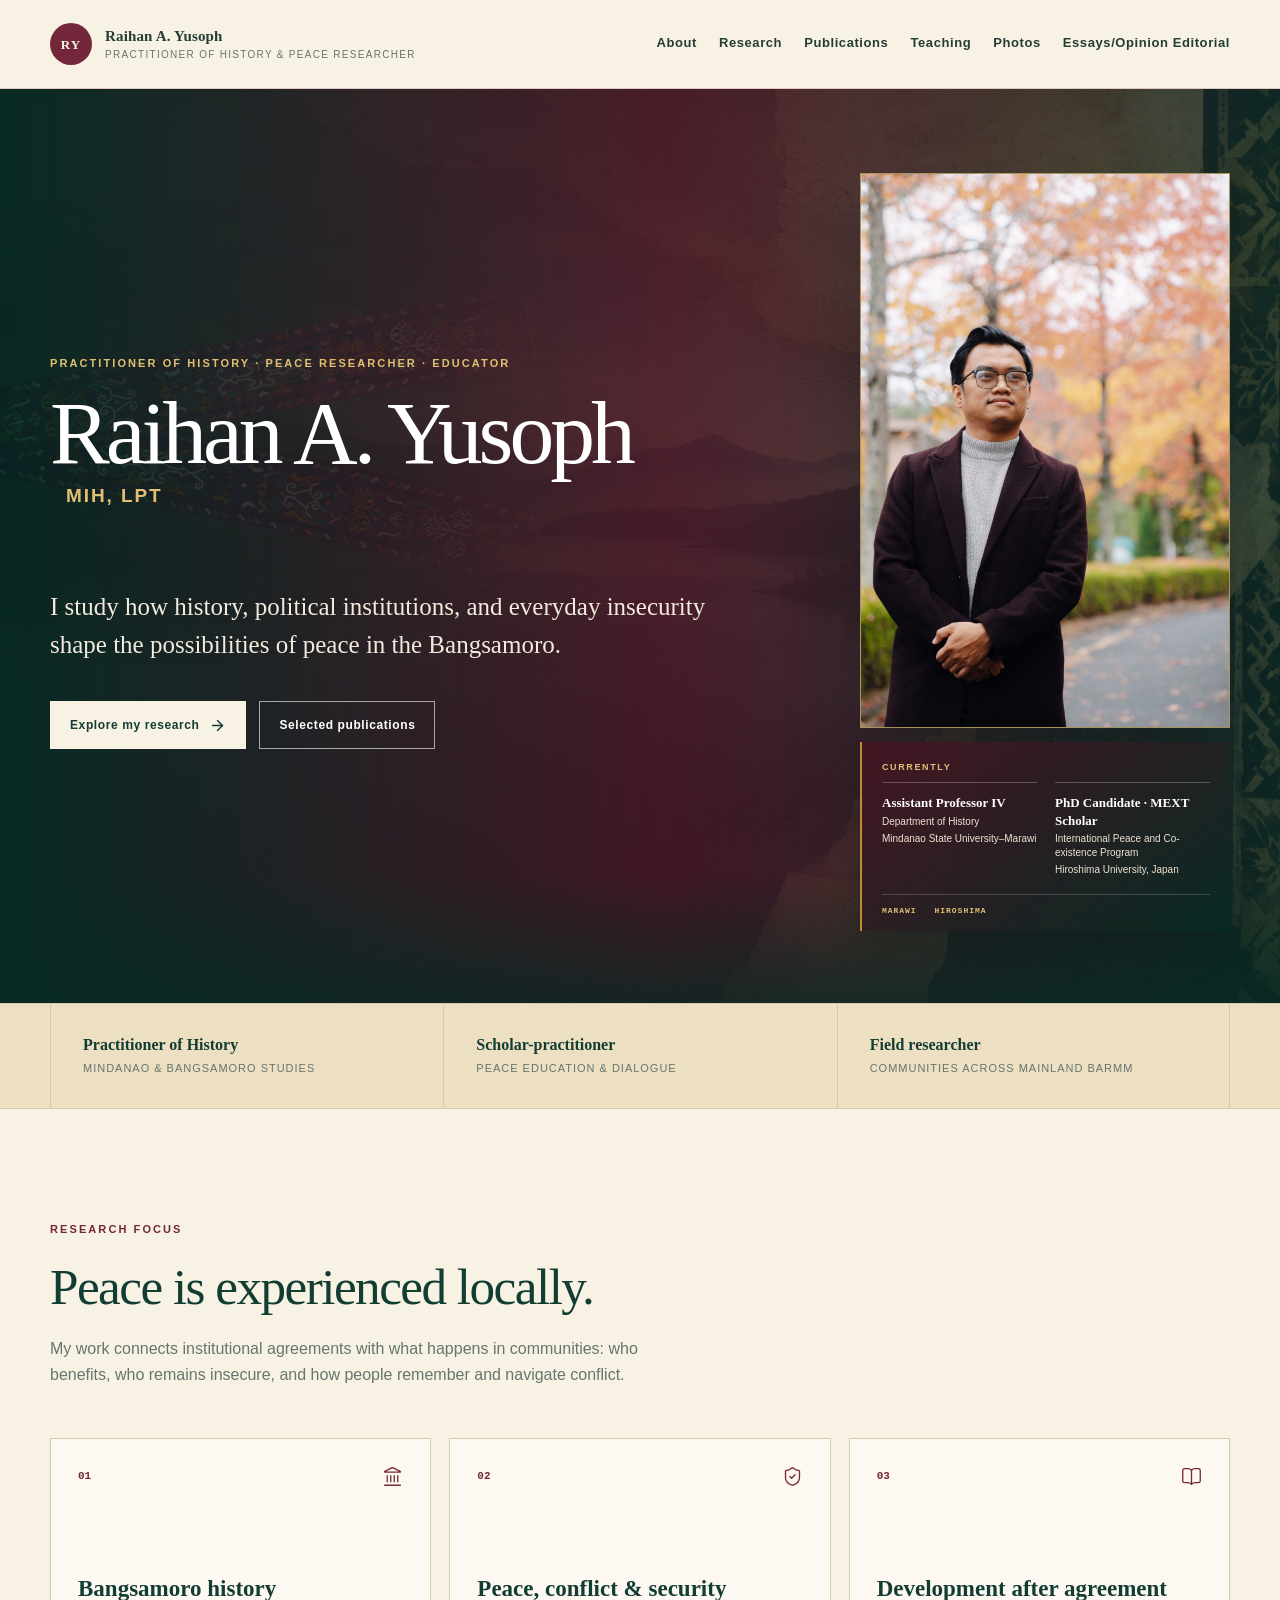
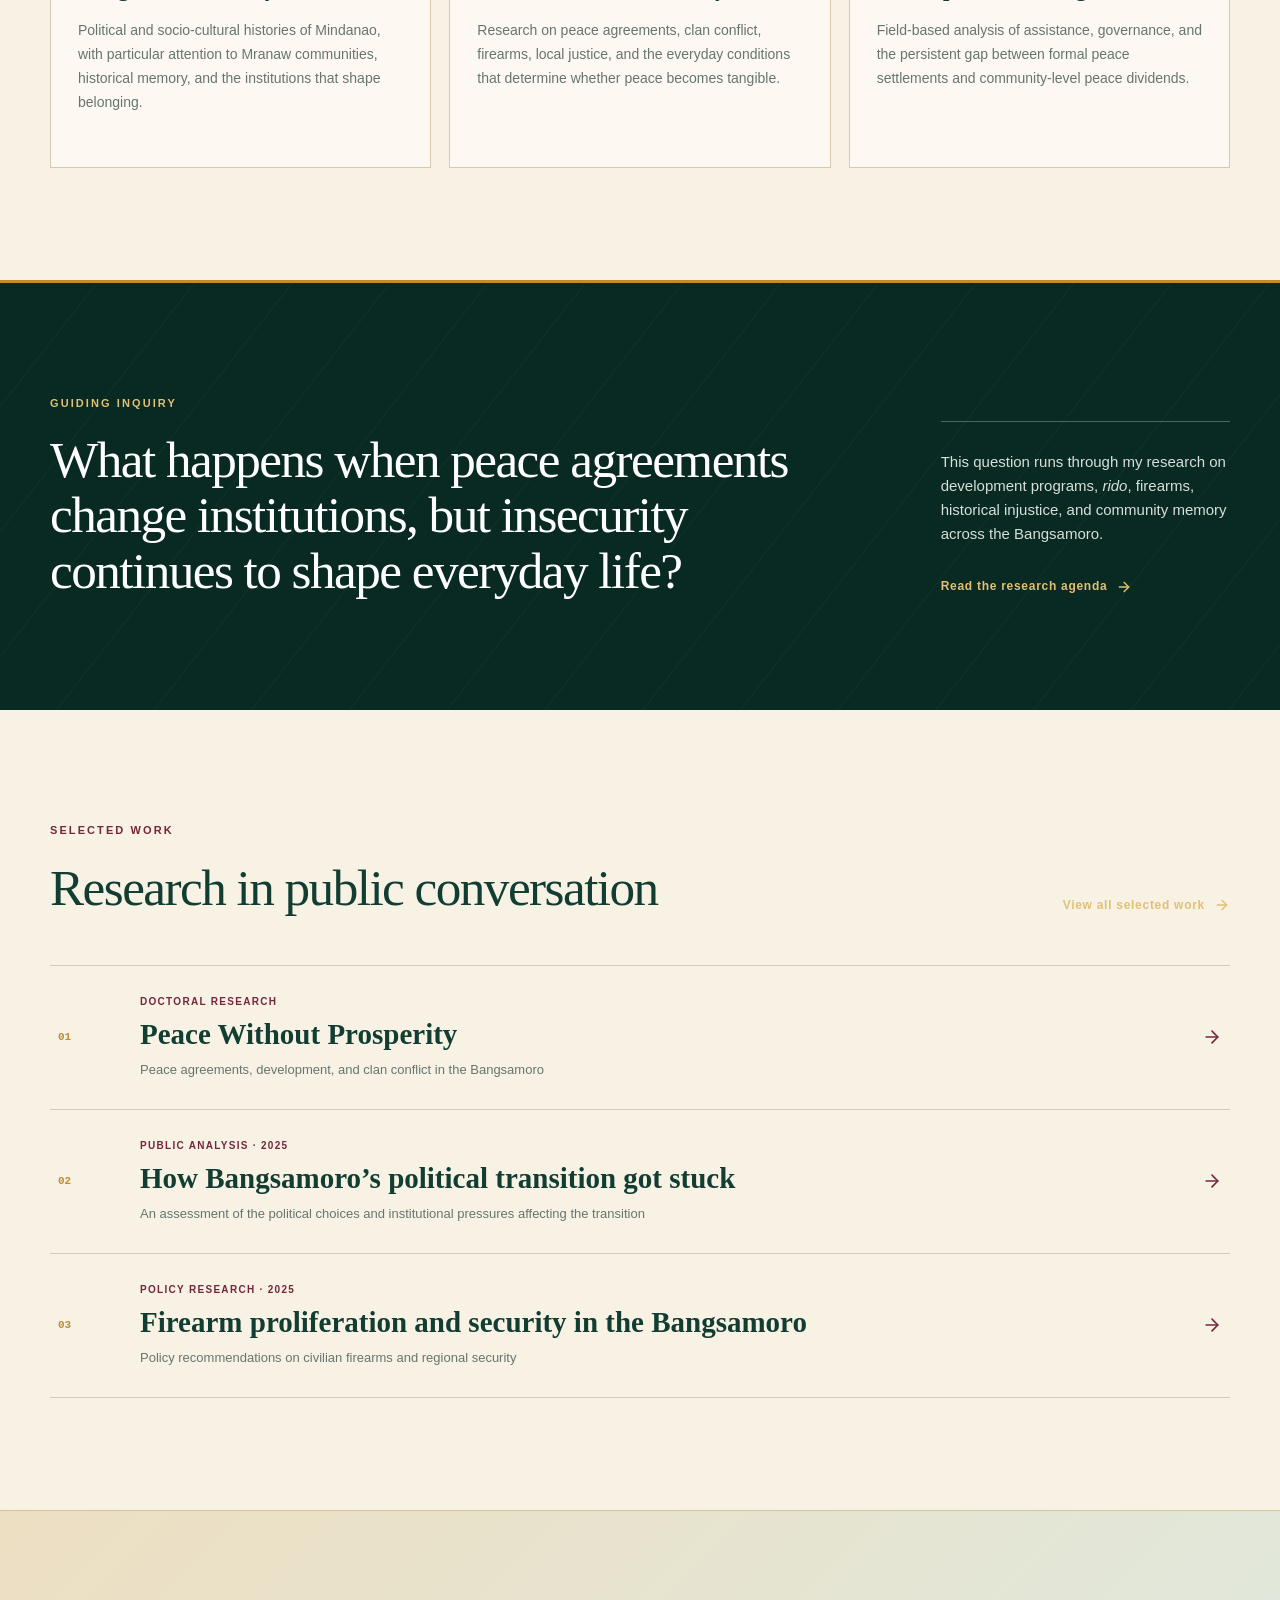
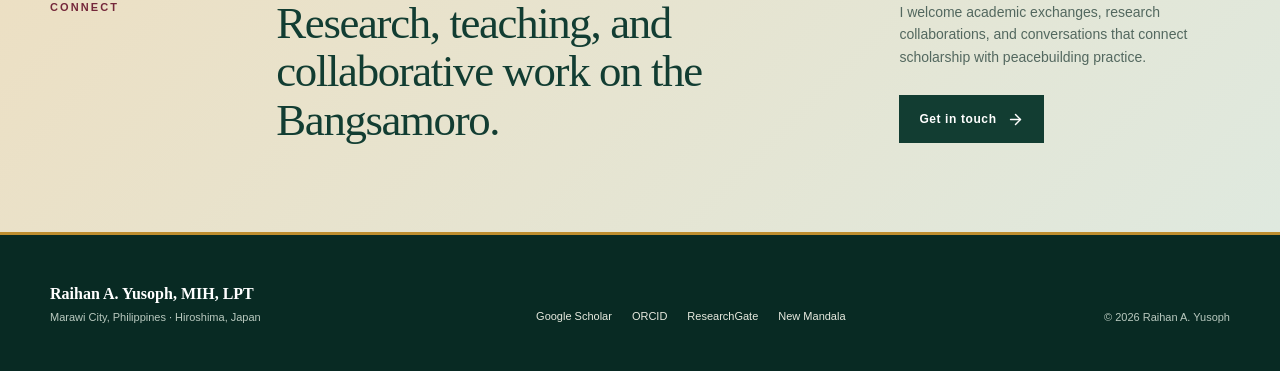
==== commit c00e9243: "Restore original homepage with new menu links" ====
--- a/index.html
+++ b/index.html
@@ -1 +1 @@
-<!DOCTYPE html><html lang="en"><head><meta charSet="utf-8"/><meta name="viewport" content="width=device-width, initial-scale=1"/><link rel="preload" href="/raihan-yusoph-portrait.jpg" as="image"/><link rel="stylesheet" href="/_next/static/chunks/0f7p.vnqeiduh.css" data-precedence="next"/><link rel="preload" as="script" fetchPriority="low" href="/_next/static/chunks/15xrurgzs99gv.js"/><script src="/_next/static/chunks/0dgq26a5_oy.a.js" async=""></script><script src="/_next/static/chunks/07lhk_q6pmm3r.js" async=""></script><script src="/_next/static/chunks/0au83~zq0~0pf.js" async=""></script><script src="/_next/static/chunks/turbopack-07ur8f85nectq.js" async=""></script><script src="/_next/static/chunks/01xlw8hd842-c.js" async=""></script><script src="/_next/static/chunks/0d3shmwh5_nmn.js" async=""></script><script src="/_next/static/chunks/0s7e_195_1~m9.js" async=""></script><title>Raihan A. Yusoph | Practitioner of History and Peace Researcher</title><meta name="description" content="Academic portfolio of Raihan A. Yusoph, a practitioner of history and a peace researcher working on Mindanao, the Bangsamoro, conflict, memory, and post-agreement development."/><meta name="author" content="Raihan A. Yusoph"/><meta name="keywords" content="Raihan A. Yusoph,Bangsamoro studies,Mindanao history,peace and conflict studies,Mranaw history"/><link rel="shortcut icon" href="/favicon.svg"/><link rel="icon" href="/favicon.svg"/><script src="/_next/static/chunks/03~yq9q893hmn.js" noModule=""></script></head><body><div hidden=""><!--$--><!--/$--></div><div class="site-shell"><header class="site-header"><div class="header-inner"><a class="brand" aria-label="Raihan A. Yusoph, home" href="/"><span class="brand-mark">RY</span><span class="brand-name">Raihan A. Yusoph<small>Practitioner of History &amp; peace researcher</small></span></a><nav aria-label="Primary navigation"><a href="/about/">About</a><a href="/research/">Research</a><a href="/publications/">Publications</a><a href="/teaching/">Teaching</a><a href="/gallery/">Photos</a><a href="/essays/">Essays/Opinion Editorial</a></nav></div></header><main><section class="hero-section"><span class="langkit-accent" aria-hidden="true"></span><div class="content-grid hero-grid"><div class="hero-copy"><p class="eyebrow eyebrow-light">Practitioner of History · Peace researcher · Educator</p><h1>Raihan A. Yusoph<span>MIH, LPT</span></h1><p class="hero-intro">I study how history, political institutions, and everyday insecurity shape the possibilities of peace in the Bangsamoro.</p><div class="hero-actions"><a class="button button-light" href="/research/">Explore my research <svg xmlns="http://www.w3.org/2000/svg" width="17" height="17" viewBox="0 0 24 24" fill="none" stroke="currentColor" stroke-width="2" stroke-linecap="round" stroke-linejoin="round" class="lucide lucide-arrow-right" aria-hidden="true"><path d="M5 12h14"></path><path d="m12 5 7 7-7 7"></path></svg></a><a class="button button-outline-light" href="/publications/">Selected publications</a></div></div><div class="hero-visual"><figure class="hero-portrait"><img alt="Portrait of Raihan A. Yusoph outdoors in autumn" height="2048" src="/raihan-yusoph-portrait.jpg" width="1365"/></figure><aside class="hero-aside" aria-label="Current appointments"><p class="aside-label">Currently</p><div class="appointment"><strong>Assistant Professor IV</strong><span>Department of History</span><span>Mindanao State University–Marawi</span></div><div class="appointment"><strong>PhD Candidate · MEXT Scholar</strong><span>International Peace and Co-existence Program</span><span>Hiroshima University, Japan</span></div><div class="coordinates" aria-hidden="true"><span>MARAWI</span><span>HIROSHIMA</span></div></aside></div></div></section><section class="credential-band" aria-label="Professional profile"><div class="content-grid credential-grid"><p><strong>Practitioner of History</strong><span>Mindanao &amp; Bangsamoro studies</span></p><p><strong>Scholar-practitioner</strong><span>Peace education &amp; dialogue</span></p><p><strong>Field researcher</strong><span>Communities across mainland BARMM</span></p></div></section><section class="section content-grid" id="focus"><div class="section-heading"><p class="eyebrow">Research focus</p><h2>Peace is experienced locally.</h2><p>My work connects institutional agreements with what happens in communities: who benefits, who remains insecure, and how people remember and navigate conflict.</p></div><div class="focus-grid"><article class="focus-card"><div class="focus-card-top"><span>01</span><svg xmlns="http://www.w3.org/2000/svg" width="21" height="21" viewBox="0 0 24 24" fill="none" stroke="currentColor" stroke-width="1.5" stroke-linecap="round" stroke-linejoin="round" class="lucide lucide-landmark" aria-hidden="true"><path d="M10 18v-7"></path><path d="M11.119 2.205a2 2 0 0 1 1.762 0l7.84 3.846A.5.5 0 0 1 20.5 7h-17a.5.5 0 0 1-.22-.949z"></path><path d="M14 18v-7"></path><path d="M18 18v-7"></path><path d="M3 22h18"></path><path d="M6 18v-7"></path></svg></div><h3>Bangsamoro history</h3><p>Political and socio-cultural histories of Mindanao, with particular attention to Mranaw communities, historical memory, and the institutions that shape belonging.</p></article><article class="focus-card"><div class="focus-card-top"><span>02</span><svg xmlns="http://www.w3.org/2000/svg" width="21" height="21" viewBox="0 0 24 24" fill="none" stroke="currentColor" stroke-width="1.5" stroke-linecap="round" stroke-linejoin="round" class="lucide lucide-shield-check" aria-hidden="true"><path d="M20 13c0 5-3.5 7.5-7.66 8.95a1 1 0 0 1-.67-.01C7.5 20.5 4 18 4 13V6a1 1 0 0 1 1-1c2 0 4.5-1.2 6.24-2.72a1.17 1.17 0 0 1 1.52 0C14.51 3.81 17 5 19 5a1 1 0 0 1 1 1z"></path><path d="m9 12 2 2 4-4"></path></svg></div><h3>Peace, conflict &amp; security</h3><p>Research on peace agreements, clan conflict, firearms, local justice, and the everyday conditions that determine whether peace becomes tangible.</p></article><article class="focus-card"><div class="focus-card-top"><span>03</span><svg xmlns="http://www.w3.org/2000/svg" width="21" height="21" viewBox="0 0 24 24" fill="none" stroke="currentColor" stroke-width="1.5" stroke-linecap="round" stroke-linejoin="round" class="lucide lucide-book-open" aria-hidden="true"><path d="M12 5v16"></path><path d="M20.001 19A2 2 0 0022 17V5a2 2 0 00-1.999-2L16 3.002A5 5 0 0012 5a5 5 0 00-4-2H4a2 2 0 00-2 2v12a2 2 0 001.999 2H8a5 5 0 014 2 5 5 0 014-2z"></path></svg></div><h3>Development after agreement</h3><p>Field-based analysis of assistance, governance, and the persistent gap between formal peace settlements and community-level peace dividends.</p></article></div></section><section class="section section-ink"><div class="content-grid inquiry-grid"><div><p class="eyebrow eyebrow-light">Guiding inquiry</p><h2>What happens when peace agreements change institutions, but insecurity continues to shape everyday life?</h2></div><div class="inquiry-note"><p>This question runs through my research on development programs,<em> rido</em>, firearms, historical injustice, and community memory across the Bangsamoro.</p><a href="/research/">Read the research agenda <svg xmlns="http://www.w3.org/2000/svg" width="16" height="16" viewBox="0 0 24 24" fill="none" stroke="currentColor" stroke-width="2" stroke-linecap="round" stroke-linejoin="round" class="lucide lucide-arrow-right" aria-hidden="true"><path d="M5 12h14"></path><path d="m12 5 7 7-7 7"></path></svg></a></div></div></section><section class="section content-grid"><div class="section-heading split-heading"><div><p class="eyebrow">Selected work</p><h2>Research in public conversation</h2></div><a class="text-link" href="/publications/">View all selected work <svg xmlns="http://www.w3.org/2000/svg" width="16" height="16" viewBox="0 0 24 24" fill="none" stroke="currentColor" stroke-width="2" stroke-linecap="round" stroke-linejoin="round" class="lucide lucide-arrow-right" aria-hidden="true"><path d="M5 12h14"></path><path d="m12 5 7 7-7 7"></path></svg></a></div><div class="work-list"><a class="work-row" href="/research#doctoral-research"><span class="work-index">0<!-- -->1</span><div><p>Doctoral research</p><h3>Peace Without Prosperity</h3><span>Peace agreements, development, and clan conflict in the Bangsamoro</span></div><svg xmlns="http://www.w3.org/2000/svg" width="20" height="20" viewBox="0 0 24 24" fill="none" stroke="currentColor" stroke-width="2" stroke-linecap="round" stroke-linejoin="round" class="lucide lucide-arrow-right" aria-hidden="true"><path d="M5 12h14"></path><path d="m12 5 7 7-7 7"></path></svg></a><a class="work-row" href="https://www.newmandala.org/how-bangsamoros-political-transition-got-stuck/" rel="noreferrer" target="_blank"><span class="work-index">0<!-- -->2</span><div><p>Public analysis · 2025</p><h3>How Bangsamoro’s political transition got stuck</h3><span>An assessment of the political choices and institutional pressures affecting the transition</span></div><svg xmlns="http://www.w3.org/2000/svg" width="20" height="20" viewBox="0 0 24 24" fill="none" stroke="currentColor" stroke-width="2" stroke-linecap="round" stroke-linejoin="round" class="lucide lucide-arrow-right" aria-hidden="true"><path d="M5 12h14"></path><path d="m12 5 7 7-7 7"></path></svg></a><a class="work-row" href="https://prls-parliament.bangsamoro.gov.ph/2025/01/29/policy-recommendations-to-address-firearm-proliferation-among-civilians-and-strengthen-security-in-the-bangsamoro-region-by-raihan-a-yusoph/" rel="noreferrer" target="_blank"><span class="work-index">0<!-- -->3</span><div><p>Policy research · 2025</p><h3>Firearm proliferation and security in the Bangsamoro</h3><span>Policy recommendations on civilian firearms and regional security</span></div><svg xmlns="http://www.w3.org/2000/svg" width="20" height="20" viewBox="0 0 24 24" fill="none" stroke="currentColor" stroke-width="2" stroke-linecap="round" stroke-linejoin="round" class="lucide lucide-arrow-right" aria-hidden="true"><path d="M5 12h14"></path><path d="m12 5 7 7-7 7"></path></svg></a></div></section><section class="section section-journal"><div class="content-grid"><div class="section-heading split-heading"><div><p class="eyebrow">Field notes &amp; public life</p><h2>Photos and public writing</h2></div><p class="journal-intro">A growing record of travel, scholarly exchange, community engagement, and brief essays written beyond formal academic publication.</p></div><div class="journal-grid"><a class="journal-card" href="/gallery/"><div class="journal-card-top"><span>01</span><svg xmlns="http://www.w3.org/2000/svg" width="22" height="22" viewBox="0 0 24 24" fill="none" stroke="currentColor" stroke-width="1.5" stroke-linecap="round" stroke-linejoin="round" class="lucide lucide-camera" aria-hidden="true"><path d="M13.997 4a2 2 0 0 1 1.76 1.05l.486.9A2 2 0 0 0 18.003 7H20a2 2 0 0 1 2 2v9a2 2 0 0 1-2 2H4a2 2 0 0 1-2-2V9a2 2 0 0 1 2-2h1.997a2 2 0 0 0 1.759-1.048l.489-.904A2 2 0 0 1 10.004 4z"></path><circle cx="12" cy="13" r="3"></circle></svg></div><div><p>Photos</p><h3>Travel, conferences &amp; local engagement</h3></div><svg xmlns="http://www.w3.org/2000/svg" width="19" height="19" viewBox="0 0 24 24" fill="none" stroke="currentColor" stroke-width="2" stroke-linecap="round" stroke-linejoin="round" class="lucide lucide-arrow-right" aria-hidden="true"><path d="M5 12h14"></path><path d="m12 5 7 7-7 7"></path></svg></a><a class="journal-card" href="/essays/"><div class="journal-card-top"><span>02</span><svg xmlns="http://www.w3.org/2000/svg" width="22" height="22" viewBox="0 0 24 24" fill="none" stroke="currentColor" stroke-width="1.5" stroke-linecap="round" stroke-linejoin="round" class="lucide lucide-pen-line" aria-hidden="true"><path d="M13 21h8"></path><path d="M21.174 6.812a1 1 0 0 0-3.986-3.987L3.842 16.174a2 2 0 0 0-.5.83l-1.321 4.352a.5.5 0 0 0 .623.622l4.353-1.32a2 2 0 0 0 .83-.497z"></path></svg></div><div><p>Essays / Opinion Editorial</p><h3>History, memory, peace &amp; public life</h3></div><svg xmlns="http://www.w3.org/2000/svg" width="19" height="19" viewBox="0 0 24 24" fill="none" stroke="currentColor" stroke-width="2" stroke-linecap="round" stroke-linejoin="round" class="lucide lucide-arrow-right" aria-hidden="true"><path d="M5 12h14"></path><path d="m12 5 7 7-7 7"></path></svg></a></div></div></section><section class="section section-contact"><div class="content-grid contact-grid"><p class="eyebrow">Connect</p><h2>Research, teaching, and collaborative work on the Bangsamoro.</h2><div><p>I welcome academic exchanges, research collaborations, and conversations that connect scholarship with peacebuilding practice.</p><a class="button button-primary" href="mailto:yusophraihan@gmail.com">Get in touch <svg xmlns="http://www.w3.org/2000/svg" width="17" height="17" viewBox="0 0 24 24" fill="none" stroke="currentColor" stroke-width="2" stroke-linecap="round" stroke-linejoin="round" class="lucide lucide-arrow-right" aria-hidden="true"><path d="M5 12h14"></path><path d="m12 5 7 7-7 7"></path></svg></a></div></div></section></main><footer class="site-footer"><div class="content-grid footer-grid"><div><p class="footer-name">Raihan A. Yusoph, MIH, LPT</p><p>Marawi City, Philippines · Hiroshima, Japan</p></div><div class="footer-links" aria-label="Academic profiles"><a href="https://scholar.google.com/citations?hl=en&amp;user=7pfpm74AAAAJ" rel="noreferrer" target="_blank">Google Scholar</a><a href="https://orcid.org/0000-0001-9791-6979" rel="noreferrer" target="_blank">ORCID</a><a href="https://www.researchgate.net/profile/Raihan-Yusoph" rel="noreferrer" target="_blank">ResearchGate</a><a href="https://www.newmandala.org/author/raihanyusoph/" rel="noreferrer" target="_blank">New Mandala</a></div><p class="footer-note">© <!-- -->2026<!-- --> Raihan A. Yusoph</p></div></footer></div><!--$--><!--/$--><script src="/_next/static/chunks/15xrurgzs99gv.js" id="_R_" async=""></script><script>(self.__next_f=self.__next_f||[]).push([0])</script><script>self.__next_f.push([1,"1:\"$Sreact.fragment\"\n2:I[39756,[\"/_next/static/chunks/01xlw8hd842-c.js\",\"/_next/static/chunks/0d3shmwh5_nmn.js\"],\"default\"]\n3:I[37457,[\"/_next/static/chunks/01xlw8hd842-c.js\",\"/_next/static/chunks/0d3shmwh5_nmn.js\"],\"default\"]\n4:I[22016,[\"/_next/static/chunks/01xlw8hd842-c.js\",\"/_next/static/chunks/0d3shmwh5_nmn.js\",\"/_next/static/chunks/0s7e_195_1~m9.js\"],\"\"]\n5:I[5014,[\"/_next/static/chunks/01xlw8hd842-c.js\",\"/_next/static/chunks/0d3shmwh5_nmn.js\",\"/_next/static/chunks/0s7e_195_1~m9.js\"],\"default\"]\n14:I[68027,[\"/_next/static/chunks/01xlw8hd842-c.js\",\"/_next/static/chunks/0d3shmwh5_nmn.js\"],\"default\",1]\n:HL[\"/_next/static/chunks/0f7p.vnqeiduh.css\",\"style\"]\n:HL[\"/raihan-yusoph-portrait.jpg\",\"image\"]\n"])</script><script>self.__next_f.push([1,"0:{\"P\":null,\"c\":[\"\",\"\"],\"q\":\"\",\"i\":false,\"f\":[[[\"\",{\"children\":[\"__PAGE__\",{}]},\"$undefined\",\"$undefined\",16],[[\"$\",\"$1\",\"c\",{\"children\":[[[\"$\",\"link\",\"0\",{\"rel\":\"stylesheet\",\"href\":\"/_next/static/chunks/0f7p.vnqeiduh.css\",\"precedence\":\"next\",\"crossOrigin\":\"$undefined\",\"nonce\":\"$undefined\"}],[\"$\",\"script\",\"script-0\",{\"src\":\"/_next/static/chunks/01xlw8hd842-c.js\",\"async\":true,\"nonce\":\"$undefined\"}],[\"$\",\"script\",\"script-1\",{\"src\":\"/_next/static/chunks/0d3shmwh5_nmn.js\",\"async\":true,\"nonce\":\"$undefined\"}]],[\"$\",\"html\",null,{\"lang\":\"en\",\"children\":[\"$\",\"body\",null,{\"children\":[\"$\",\"$L2\",null,{\"parallelRouterKey\":\"children\",\"error\":\"$undefined\",\"errorStyles\":\"$undefined\",\"errorScripts\":\"$undefined\",\"template\":[\"$\",\"$L3\",null,{}],\"templateStyles\":\"$undefined\",\"templateScripts\":\"$undefined\",\"notFound\":[[[\"$\",\"title\",null,{\"children\":\"404: This page could not be found.\"}],[\"$\",\"div\",null,{\"style\":{\"fontFamily\":\"system-ui,\\\"Segoe UI\\\",Roboto,Helvetica,Arial,sans-serif,\\\"Apple Color Emoji\\\",\\\"Segoe UI Emoji\\\"\",\"height\":\"100vh\",\"textAlign\":\"center\",\"display\":\"flex\",\"flexDirection\":\"column\",\"alignItems\":\"center\",\"justifyContent\":\"center\"},\"children\":[\"$\",\"div\",null,{\"children\":[[\"$\",\"style\",null,{\"dangerouslySetInnerHTML\":{\"__html\":\"body{color:#000;background:#fff;margin:0}.next-error-h1{border-right:1px solid rgba(0,0,0,.3)}@media (prefers-color-scheme:dark){body{color:#fff;background:#000}.next-error-h1{border-right:1px solid rgba(255,255,255,.3)}}\"}}],[\"$\",\"h1\",null,{\"className\":\"next-error-h1\",\"style\":{\"display\":\"inline-block\",\"margin\":\"0 20px 0 0\",\"padding\":\"0 23px 0 0\",\"fontSize\":24,\"fontWeight\":500,\"verticalAlign\":\"top\",\"lineHeight\":\"49px\"},\"children\":404}],[\"$\",\"div\",null,{\"style\":{\"display\":\"inline-block\"},\"children\":[\"$\",\"h2\",null,{\"style\":{\"fontSize\":14,\"fontWeight\":400,\"lineHeight\":\"49px\",\"margin\":0},\"children\":\"This page could not be found.\"}]}]]}]}]],[]],\"forbidden\":\"$undefined\",\"unauthorized\":\"$undefined\"}]}]}]]}],{\"children\":[[\"$\",\"$1\",\"c\",{\"children\":[[\"$\",\"div\",null,{\"className\":\"site-shell\",\"children\":[[\"$\",\"header\",null,{\"className\":\"site-header\",\"children\":[\"$\",\"div\",null,{\"className\":\"header-inner\",\"children\":[[\"$\",\"$L4\",null,{\"className\":\"brand\",\"href\":\"/\",\"aria-label\":\"Raihan A. Yusoph, home\",\"children\":[[\"$\",\"span\",null,{\"className\":\"brand-mark\",\"children\":\"RY\"}],[\"$\",\"span\",null,{\"className\":\"brand-name\",\"children\":[\"Raihan A. Yusoph\",[\"$\",\"small\",null,{\"children\":\"Practitioner of History \u0026 peace researcher\"}]]}]]}],[\"$\",\"nav\",null,{\"aria-label\":\"Primary navigation\",\"children\":[[\"$\",\"$L4\",\"/about\",{\"href\":\"/about\",\"children\":\"About\"}],[\"$\",\"$L4\",\"/research\",{\"href\":\"/research\",\"children\":\"Research\"}],[\"$\",\"$L4\",\"/publications\",{\"href\":\"/publications\",\"children\":\"Publications\"}],[\"$\",\"$L4\",\"/teaching\",{\"href\":\"/teaching\",\"children\":\"Teaching\"}],[\"$\",\"$L4\",\"/gallery\",{\"href\":\"/gallery\",\"children\":\"Photos\"}],[\"$\",\"$L4\",\"/essays\",{\"href\":\"/essays\",\"children\":\"Essays/Opinion Editorial\"}]]}]]}]}],[\"$\",\"main\",null,{\"children\":[[\"$\",\"section\",null,{\"className\":\"hero-section\",\"children\":[[\"$\",\"span\",null,{\"className\":\"langkit-accent\",\"aria-hidden\":\"true\"}],[\"$\",\"div\",null,{\"className\":\"content-grid hero-grid\",\"children\":[[\"$\",\"div\",null,{\"className\":\"hero-copy\",\"children\":[[\"$\",\"p\",null,{\"className\":\"eyebrow eyebrow-light\",\"children\":\"Practitioner of History · Peace researcher · Educator\"}],[\"$\",\"h1\",null,{\"children\":[\"Raihan A. Yusoph\",[\"$\",\"span\",null,{\"children\":\"MIH, LPT\"}]]}],[\"$\",\"p\",null,{\"className\":\"hero-intro\",\"children\":\"I study how history, political institutions, and everyday insecurity shape the possibilities of peace in the Bangsamoro.\"}],[\"$\",\"div\",null,{\"className\":\"hero-actions\",\"children\":[[\"$\",\"$L4\",null,{\"className\":\"button button-light\",\"href\":\"/research\",\"children\":[\"Explore my research \",[\"$\",\"$L5\",null,{\"ref\":\"$undefined\",\"iconNode\":[[\"path\",{\"d\":\"M5 12h14\",\"key\":\"1ays0h\"}],[\"path\",{\"d\":\"m12 5 7 7-7 7\",\"key\":\"xquz4c\"}]],\"className\":\"lucide-arrow-right\",\"size\":17,\"aria-hidden\":\"true\"}]]}],[\"$\",\"$L4\",null,{\"className\":\"button button-outline-light\",\"href\":\"/publications\",\"children\":\"Selected publications\"}]]}]]}],[\"$\",\"div\",null,{\"className\":\"hero-visual\",\"children\":[[\"$\",\"figure\",null,{\"className\":\"hero-portrait\",\"children\":[\"$\",\"img\",null,{\"alt\":\"Portrait of Raihan A. Yusoph outdoors in autumn\",\"height\":\"2048\",\"src\":\"/raihan-yusoph-portrait.jpg\",\"width\":\"1365\"}]}],[\"$\",\"aside\",null,{\"className\":\"hero-aside\",\"aria-label\":\"Current appointments\",\"children\":[[\"$\",\"p\",null,{\"className\":\"aside-label\",\"children\":\"Currently\"}],[\"$\",\"div\",null,{\"className\":\"appointment\",\"children\":[[\"$\",\"strong\",null,{\"children\":\"Assistant Professor IV\"}],[\"$\",\"span\",null,{\"children\":\"Department of History\"}],[\"$\",\"span\",null,{\"children\":\"Mindanao State University–Marawi\"}]]}],[\"$\",\"div\",null,{\"className\":\"appointment\",\"children\":[\"$L6\",\"$L7\",\"$L8\"]}],\"$L9\"]}]]}]]}]]}],\"$La\",\"$Lb\",\"$Lc\",\"$Ld\",\"$Le\",\"$Lf\"]}],\"$L10\"]}],[\"$L11\"],\"$L12\"]}],{},null,false,null]},null,false,null],\"$L13\",false]],\"m\":\"$undefined\",\"G\":[\"$14\",[\"$L15\"]],\"S\":true,\"h\":null,\"s\":\"$undefined\",\"l\":\"$undefined\",\"p\":\"$undefined\",\"d\":\"$undefined\",\"b\":\"VaMcCjoR2oV2tYl_lMdZY\"}\n"])</script><script>self.__next_f.push([1,"16:I[97367,[\"/_next/static/chunks/01xlw8hd842-c.js\",\"/_next/static/chunks/0d3shmwh5_nmn.js\"],\"OutletBoundary\"]\n17:\"$Sreact.suspense\"\n19:I[97367,[\"/_next/static/chunks/01xlw8hd842-c.js\",\"/_next/static/chunks/0d3shmwh5_nmn.js\"],\"ViewportBoundary\"]\n1b:I[97367,[\"/_next/static/chunks/01xlw8hd842-c.js\",\"/_next/static/chunks/0d3shmwh5_nmn.js\"],\"MetadataBoundary\"]\n6:[\"$\",\"strong\",null,{\"children\":\"PhD Candidate · MEXT Scholar\"}]\n7:[\"$\",\"span\",null,{\"children\":\"International Peace and Co-existence Program\"}]\n8:[\"$\",\"span\",null,{\"children\":\"Hiroshima University, Japan\"}]\n9:[\"$\",\"div\",null,{\"className\":\"coordinates\",\"aria-hidden\":\"true\",\"children\":[[\"$\",\"span\",null,{\"children\":\"MARAWI\"}],[\"$\",\"span\",null,{\"children\":\"HIROSHIMA\"}]]}]\na:[\"$\",\"section\",null,{\"className\":\"credential-band\",\"aria-label\":\"Professional profile\",\"children\":[\"$\",\"div\",null,{\"className\":\"content-grid credential-grid\",\"children\":[[\"$\",\"p\",null,{\"children\":[[\"$\",\"strong\",null,{\"children\":\"Practitioner of History\"}],[\"$\",\"span\",null,{\"children\":\"Mindanao \u0026 Bangsamoro studies\"}]]}],[\"$\",\"p\",null,{\"children\":[[\"$\",\"strong\",null,{\"children\":\"Scholar-practitioner\"}],[\"$\",\"span\",null,{\"children\":\"Peace education \u0026 dialogue\"}]]}],[\"$\",\"p\",null,{\"children\":[[\"$\",\"strong\",null,{\"children\":\"Field researcher\"}],[\"$\",\"span\",null,{\"children\":\"Communities across mainland BARMM\"}]]}]]}]}]\n"])</script><script>self.__next_f.push([1,"b:[\"$\",\"section\",null,{\"className\":\"section content-grid\",\"id\":\"focus\",\"children\":[[\"$\",\"div\",null,{\"className\":\"section-heading\",\"children\":[[\"$\",\"p\",null,{\"className\":\"eyebrow\",\"children\":\"Research focus\"}],[\"$\",\"h2\",null,{\"children\":\"Peace is experienced locally.\"}],[\"$\",\"p\",null,{\"children\":\"My work connects institutional agreements with what happens in communities: who benefits, who remains insecure, and how people remember and navigate conflict.\"}]]}],[\"$\",\"div\",null,{\"className\":\"focus-grid\",\"children\":[[\"$\",\"article\",\"01\",{\"className\":\"focus-card\",\"children\":[[\"$\",\"div\",null,{\"className\":\"focus-card-top\",\"children\":[[\"$\",\"span\",null,{\"children\":\"01\"}],[\"$\",\"$L5\",null,{\"ref\":\"$undefined\",\"iconNode\":[[\"path\",{\"d\":\"M10 18v-7\",\"key\":\"wt116b\"}],[\"path\",{\"d\":\"M11.119 2.205a2 2 0 0 1 1.762 0l7.84 3.846A.5.5 0 0 1 20.5 7h-17a.5.5 0 0 1-.22-.949z\",\"key\":\"yxxwt6\"}],[\"path\",{\"d\":\"M14 18v-7\",\"key\":\"vav6t3\"}],[\"path\",{\"d\":\"M18 18v-7\",\"key\":\"aexdmj\"}],[\"path\",{\"d\":\"M3 22h18\",\"key\":\"8prr45\"}],[\"path\",{\"d\":\"M6 18v-7\",\"key\":\"1ivflk\"}]],\"className\":\"lucide-landmark\",\"size\":21,\"strokeWidth\":1.5,\"aria-hidden\":\"true\"}]]}],[\"$\",\"h3\",null,{\"children\":\"Bangsamoro history\"}],[\"$\",\"p\",null,{\"children\":\"Political and socio-cultural histories of Mindanao, with particular attention to Mranaw communities, historical memory, and the institutions that shape belonging.\"}]]}],[\"$\",\"article\",\"02\",{\"className\":\"focus-card\",\"children\":[[\"$\",\"div\",null,{\"className\":\"focus-card-top\",\"children\":[[\"$\",\"span\",null,{\"children\":\"02\"}],[\"$\",\"$L5\",null,{\"ref\":\"$undefined\",\"iconNode\":[[\"path\",{\"d\":\"M20 13c0 5-3.5 7.5-7.66 8.95a1 1 0 0 1-.67-.01C7.5 20.5 4 18 4 13V6a1 1 0 0 1 1-1c2 0 4.5-1.2 6.24-2.72a1.17 1.17 0 0 1 1.52 0C14.51 3.81 17 5 19 5a1 1 0 0 1 1 1z\",\"key\":\"oel41y\"}],[\"path\",{\"d\":\"m9 12 2 2 4-4\",\"key\":\"dzmm74\"}]],\"className\":\"lucide-shield-check\",\"size\":21,\"strokeWidth\":1.5,\"aria-hidden\":\"true\"}]]}],[\"$\",\"h3\",null,{\"children\":\"Peace, conflict \u0026 security\"}],[\"$\",\"p\",null,{\"children\":\"Research on peace agreements, clan conflict, firearms, local justice, and the everyday conditions that determine whether peace becomes tangible.\"}]]}],[\"$\",\"article\",\"03\",{\"className\":\"focus-card\",\"children\":[[\"$\",\"div\",null,{\"className\":\"focus-card-top\",\"children\":[[\"$\",\"span\",null,{\"children\":\"03\"}],[\"$\",\"$L5\",null,{\"ref\":\"$undefined\",\"iconNode\":[[\"path\",{\"d\":\"M12 5v16\",\"key\":\"1f6ucr\"}],[\"path\",{\"d\":\"M20.001 19A2 2 0 0022 17V5a2 2 0 00-1.999-2L16 3.002A5 5 0 0012 5a5 5 0 00-4-2H4a2 2 0 00-2 2v12a2 2 0 001.999 2H8a5 5 0 014 2 5 5 0 014-2z\",\"key\":\"1fyvmf\"}]],\"className\":\"lucide-book-open\",\"size\":21,\"strokeWidth\":1.5,\"aria-hidden\":\"true\"}]]}],[\"$\",\"h3\",null,{\"children\":\"Development after agreement\"}],[\"$\",\"p\",null,{\"children\":\"Field-based analysis of assistance, governance, and the persistent gap between formal peace settlements and community-level peace dividends.\"}]]}]]}]]}]\n"])</script><script>self.__next_f.push([1,"c:[\"$\",\"section\",null,{\"className\":\"section section-ink\",\"children\":[\"$\",\"div\",null,{\"className\":\"content-grid inquiry-grid\",\"children\":[[\"$\",\"div\",null,{\"children\":[[\"$\",\"p\",null,{\"className\":\"eyebrow eyebrow-light\",\"children\":\"Guiding inquiry\"}],[\"$\",\"h2\",null,{\"children\":\"What happens when peace agreements change institutions, but insecurity continues to shape everyday life?\"}]]}],[\"$\",\"div\",null,{\"className\":\"inquiry-note\",\"children\":[[\"$\",\"p\",null,{\"children\":[\"This question runs through my research on development programs,\",[\"$\",\"em\",null,{\"children\":\" rido\"}],\", firearms, historical injustice, and community memory across the Bangsamoro.\"]}],[\"$\",\"$L4\",null,{\"href\":\"/research\",\"children\":[\"Read the research agenda \",[\"$\",\"$L5\",null,{\"ref\":\"$undefined\",\"iconNode\":\"$0:f:0:1:1:children:0:props:children:0:props:children:1:props:children:0:props:children:1:props:children:0:props:children:3:props:children:0:props:children:1:props:iconNode\",\"className\":\"lucide-arrow-right\",\"size\":16,\"aria-hidden\":\"true\"}]]}]]}]]}]}]\n"])</script><script>self.__next_f.push([1,"d:[\"$\",\"section\",null,{\"className\":\"section content-grid\",\"children\":[[\"$\",\"div\",null,{\"className\":\"section-heading split-heading\",\"children\":[[\"$\",\"div\",null,{\"children\":[[\"$\",\"p\",null,{\"className\":\"eyebrow\",\"children\":\"Selected work\"}],[\"$\",\"h2\",null,{\"children\":\"Research in public conversation\"}]]}],[\"$\",\"$L4\",null,{\"className\":\"text-link\",\"href\":\"/publications\",\"children\":[\"View all selected work \",[\"$\",\"$L5\",null,{\"ref\":\"$undefined\",\"iconNode\":\"$0:f:0:1:1:children:0:props:children:0:props:children:1:props:children:0:props:children:1:props:children:0:props:children:3:props:children:0:props:children:1:props:iconNode\",\"className\":\"lucide-arrow-right\",\"size\":16,\"aria-hidden\":\"true\"}]]}]]}],[\"$\",\"div\",null,{\"className\":\"work-list\",\"children\":[[\"$\",\"a\",\"Peace Without Prosperity\",{\"className\":\"work-row\",\"href\":\"/research#doctoral-research\",\"rel\":\"$undefined\",\"target\":\"$undefined\",\"children\":[[\"$\",\"span\",null,{\"className\":\"work-index\",\"children\":[\"0\",1]}],[\"$\",\"div\",null,{\"children\":[[\"$\",\"p\",null,{\"children\":\"Doctoral research\"}],[\"$\",\"h3\",null,{\"children\":\"Peace Without Prosperity\"}],[\"$\",\"span\",null,{\"children\":\"Peace agreements, development, and clan conflict in the Bangsamoro\"}]]}],[\"$\",\"$L5\",null,{\"ref\":\"$undefined\",\"iconNode\":\"$0:f:0:1:1:children:0:props:children:0:props:children:1:props:children:0:props:children:1:props:children:0:props:children:3:props:children:0:props:children:1:props:iconNode\",\"className\":\"lucide-arrow-right\",\"size\":20,\"aria-hidden\":\"true\"}]]}],[\"$\",\"a\",\"How Bangsamoro’s political transition got stuck\",{\"className\":\"work-row\",\"href\":\"https://www.newmandala.org/how-bangsamoros-political-transition-got-stuck/\",\"rel\":\"noreferrer\",\"target\":\"_blank\",\"children\":[[\"$\",\"span\",null,{\"className\":\"work-index\",\"children\":[\"0\",2]}],[\"$\",\"div\",null,{\"children\":[[\"$\",\"p\",null,{\"children\":\"Public analysis · 2025\"}],[\"$\",\"h3\",null,{\"children\":\"How Bangsamoro’s political transition got stuck\"}],[\"$\",\"span\",null,{\"children\":\"An assessment of the political choices and institutional pressures affecting the transition\"}]]}],[\"$\",\"$L5\",null,{\"ref\":\"$undefined\",\"iconNode\":\"$0:f:0:1:1:children:0:props:children:0:props:children:1:props:children:0:props:children:1:props:children:0:props:children:3:props:children:0:props:children:1:props:iconNode\",\"className\":\"lucide-arrow-right\",\"size\":20,\"aria-hidden\":\"true\"}]]}],[\"$\",\"a\",\"Firearm proliferation and security in the Bangsamoro\",{\"className\":\"work-row\",\"href\":\"https://prls-parliament.bangsamoro.gov.ph/2025/01/29/policy-recommendations-to-address-firearm-proliferation-among-civilians-and-strengthen-security-in-the-bangsamoro-region-by-raihan-a-yusoph/\",\"rel\":\"noreferrer\",\"target\":\"_blank\",\"children\":[[\"$\",\"span\",null,{\"className\":\"work-index\",\"children\":[\"0\",3]}],[\"$\",\"div\",null,{\"children\":[[\"$\",\"p\",null,{\"children\":\"Policy research · 2025\"}],[\"$\",\"h3\",null,{\"children\":\"Firearm proliferation and security in the Bangsamoro\"}],[\"$\",\"span\",null,{\"children\":\"Policy recommendations on civilian firearms and regional security\"}]]}],[\"$\",\"$L5\",null,{\"ref\":\"$undefined\",\"iconNode\":\"$0:f:0:1:1:children:0:props:children:0:props:children:1:props:children:0:props:children:1:props:children:0:props:children:3:props:children:0:props:children:1:props:iconNode\",\"className\":\"lucide-arrow-right\",\"size\":20,\"aria-hidden\":\"true\"}]]}]]}]]}]\n"])</script><script>self.__next_f.push([1,"e:[\"$\",\"section\",null,{\"className\":\"section section-journal\",\"children\":[\"$\",\"div\",null,{\"className\":\"content-grid\",\"children\":[[\"$\",\"div\",null,{\"className\":\"section-heading split-heading\",\"children\":[[\"$\",\"div\",null,{\"children\":[[\"$\",\"p\",null,{\"className\":\"eyebrow\",\"children\":\"Field notes \u0026 public life\"}],[\"$\",\"h2\",null,{\"children\":\"Photos and public writing\"}]]}],[\"$\",\"p\",null,{\"className\":\"journal-intro\",\"children\":\"A growing record of travel, scholarly exchange, community engagement, and brief essays written beyond formal academic publication.\"}]]}],[\"$\",\"div\",null,{\"className\":\"journal-grid\",\"children\":[[\"$\",\"$L4\",null,{\"className\":\"journal-card\",\"href\":\"/gallery\",\"children\":[[\"$\",\"div\",null,{\"className\":\"journal-card-top\",\"children\":[[\"$\",\"span\",null,{\"children\":\"01\"}],[\"$\",\"$L5\",null,{\"ref\":\"$undefined\",\"iconNode\":[[\"path\",{\"d\":\"M13.997 4a2 2 0 0 1 1.76 1.05l.486.9A2 2 0 0 0 18.003 7H20a2 2 0 0 1 2 2v9a2 2 0 0 1-2 2H4a2 2 0 0 1-2-2V9a2 2 0 0 1 2-2h1.997a2 2 0 0 0 1.759-1.048l.489-.904A2 2 0 0 1 10.004 4z\",\"key\":\"18u6gg\"}],[\"circle\",{\"cx\":\"12\",\"cy\":\"13\",\"r\":\"3\",\"key\":\"1vg3eu\"}]],\"className\":\"lucide-camera\",\"size\":22,\"strokeWidth\":1.5,\"aria-hidden\":\"true\"}]]}],[\"$\",\"div\",null,{\"children\":[[\"$\",\"p\",null,{\"children\":\"Photos\"}],[\"$\",\"h3\",null,{\"children\":\"Travel, conferences \u0026 local engagement\"}]]}],[\"$\",\"$L5\",null,{\"ref\":\"$undefined\",\"iconNode\":\"$0:f:0:1:1:children:0:props:children:0:props:children:1:props:children:0:props:children:1:props:children:0:props:children:3:props:children:0:props:children:1:props:iconNode\",\"className\":\"lucide-arrow-right\",\"size\":19,\"aria-hidden\":\"true\"}]]}],[\"$\",\"$L4\",null,{\"className\":\"journal-card\",\"href\":\"/essays\",\"children\":[[\"$\",\"div\",null,{\"className\":\"journal-card-top\",\"children\":[[\"$\",\"span\",null,{\"children\":\"02\"}],[\"$\",\"$L5\",null,{\"ref\":\"$undefined\",\"iconNode\":[[\"path\",{\"d\":\"M13 21h8\",\"key\":\"1jsn5i\"}],[\"path\",{\"d\":\"M21.174 6.812a1 1 0 0 0-3.986-3.987L3.842 16.174a2 2 0 0 0-.5.83l-1.321 4.352a.5.5 0 0 0 .623.622l4.353-1.32a2 2 0 0 0 .83-.497z\",\"key\":\"1a8usu\"}]],\"className\":\"lucide-pen-line\",\"size\":22,\"strokeWidth\":1.5,\"aria-hidden\":\"true\"}]]}],[\"$\",\"div\",null,{\"children\":[[\"$\",\"p\",null,{\"children\":\"Essays / Opinion Editorial\"}],[\"$\",\"h3\",null,{\"children\":\"History, memory, peace \u0026 public life\"}]]}],[\"$\",\"$L5\",null,{\"ref\":\"$undefined\",\"iconNode\":\"$0:f:0:1:1:children:0:props:children:0:props:children:1:props:children:0:props:children:1:props:children:0:props:children:3:props:children:0:props:children:1:props:iconNode\",\"className\":\"lucide-arrow-right\",\"size\":19,\"aria-hidden\":\"true\"}]]}]]}]]}]}]\n"])</script><script>self.__next_f.push([1,"f:[\"$\",\"section\",null,{\"className\":\"section section-contact\",\"children\":[\"$\",\"div\",null,{\"className\":\"content-grid contact-grid\",\"children\":[[\"$\",\"p\",null,{\"className\":\"eyebrow\",\"children\":\"Connect\"}],[\"$\",\"h2\",null,{\"children\":\"Research, teaching, and collaborative work on the Bangsamoro.\"}],[\"$\",\"div\",null,{\"children\":[[\"$\",\"p\",null,{\"children\":\"I welcome academic exchanges, research collaborations, and conversations that connect scholarship with peacebuilding practice.\"}],[\"$\",\"a\",null,{\"className\":\"button button-primary\",\"href\":\"mailto:yusophraihan@gmail.com\",\"children\":[\"Get in touch \",[\"$\",\"$L5\",null,{\"ref\":\"$undefined\",\"iconNode\":\"$0:f:0:1:1:children:0:props:children:0:props:children:1:props:children:0:props:children:1:props:children:0:props:children:3:props:children:0:props:children:1:props:iconNode\",\"className\":\"lucide-arrow-right\",\"size\":17,\"aria-hidden\":\"true\"}]]}]]}]]}]}]\n10:[\"$\",\"footer\",null,{\"className\":\"site-footer\",\"children\":[\"$\",\"div\",null,{\"className\":\"content-grid footer-grid\",\"children\":[[\"$\",\"div\",null,{\"children\":[[\"$\",\"p\",null,{\"className\":\"footer-name\",\"children\":\"Raihan A. Yusoph, MIH, LPT\"}],[\"$\",\"p\",null,{\"children\":\"Marawi City, Philippines · Hiroshima, Japan\"}]]}],[\"$\",\"div\",null,{\"className\":\"footer-links\",\"aria-label\":\"Academic profiles\",\"children\":[[\"$\",\"a\",\"Google Scholar\",{\"href\":\"https://scholar.google.com/citations?hl=en\u0026user=7pfpm74AAAAJ\",\"rel\":\"noreferrer\",\"target\":\"_blank\",\"children\":\"Google Scholar\"}],[\"$\",\"a\",\"ORCID\",{\"href\":\"https://orcid.org/0000-0001-9791-6979\",\"rel\":\"noreferrer\",\"target\":\"_blank\",\"children\":\"ORCID\"}],[\"$\",\"a\",\"ResearchGate\",{\"href\":\"https://www.researchgate.net/profile/Raihan-Yusoph\",\"rel\":\"noreferrer\",\"target\":\"_blank\",\"children\":\"ResearchGate\"}],[\"$\",\"a\",\"New Mandala\",{\"href\":\"https://www.newmandala.org/author/raihanyusoph/\",\"rel\":\"noreferrer\",\"target\":\"_blank\",\"children\":\"New Mandala\"}]]}],[\"$\",\"p\",null,{\"className\":\"footer-note\",\"children\":[\"© \",2026,\" Raihan A. Yusoph\"]}]]}]}]\n11:[\"$\",\"script\",\"script-0\",{\"src\":\"/_next/static/chunks/0s7e_195_1~m9.js\",\"async\":true,\"nonce\":\"$undefined\"}]\n12:[\"$\",\"$L16\",null,{\"children\":[\"$\",\"$17\",null,{\"name\":\"Next.MetadataOutlet\",\"children\":\"$@18\"}]}]\n13:[\"$\",\"$1\",\"h\",{\"children\":[null,[\"$\",\"$L19\",null,{\"children\":\"$L1a\"}],[\"$\",\"div\",null,{\"hidden\":true,\"children\":[\"$\",\"$L1b\",null,{\"children\":[\"$\",\"$17\",null,{\"name\":\"Next.Metadata\",\"children\":\"$L1c\"}]}]}],null]}]\n15:[\"$\",\"link\",\"0\",{\"rel\":\"stylesheet\",\"href\":\"/_next/static/chunks/0f7p.vnqeiduh.css\",\"precedence\":\"next\",\"crossOrigin\":\"$undefined\",\"nonce\":\"$undefined\"}]\n"])</script><script>self.__next_f.push([1,"1a:[[\"$\",\"meta\",\"0\",{\"charSet\":\"utf-8\"}],[\"$\",\"meta\",\"1\",{\"name\":\"viewport\",\"content\":\"width=device-width, initial-scale=1\"}]]\n"])</script><script>self.__next_f.push([1,"1d:I[27201,[\"/_next/static/chunks/01xlw8hd842-c.js\",\"/_next/static/chunks/0d3shmwh5_nmn.js\"],\"IconMark\"]\n18:null\n1c:[[\"$\",\"title\",\"0\",{\"children\":\"Raihan A. Yusoph | Practitioner of History and Peace Researcher\"}],[\"$\",\"meta\",\"1\",{\"name\":\"description\",\"content\":\"Academic portfolio of Raihan A. Yusoph, a practitioner of history and a peace researcher working on Mindanao, the Bangsamoro, conflict, memory, and post-agreement development.\"}],[\"$\",\"meta\",\"2\",{\"name\":\"author\",\"content\":\"Raihan A. Yusoph\"}],[\"$\",\"meta\",\"3\",{\"name\":\"keywords\",\"content\":\"Raihan A. Yusoph,Bangsamoro studies,Mindanao history,peace and conflict studies,Mranaw history\"}],[\"$\",\"link\",\"4\",{\"rel\":\"shortcut icon\",\"href\":\"/favicon.svg\"}],[\"$\",\"link\",\"5\",{\"rel\":\"icon\",\"href\":\"/favicon.svg\"}],[\"$\",\"$L1d\",\"6\",{}]]\n"])</script></body></html>+<!DOCTYPE html><html lang="en"><head><meta charSet="utf-8"/><meta name="viewport" content="width=device-width, initial-scale=1"/><link rel="preload" href="/raihan-yusoph-portrait.jpg" as="image"/><link rel="stylesheet" href="/_next/static/chunks/0f7p.vnqeiduh.css" data-precedence="next"/><link rel="preload" as="script" fetchPriority="low" href="/_next/static/chunks/15xrurgzs99gv.js"/><script src="/_next/static/chunks/0dgq26a5_oy.a.js" async=""></script><script src="/_next/static/chunks/07lhk_q6pmm3r.js" async=""></script><script src="/_next/static/chunks/0au83~zq0~0pf.js" async=""></script><script src="/_next/static/chunks/turbopack-07ur8f85nectq.js" async=""></script><script src="/_next/static/chunks/01xlw8hd842-c.js" async=""></script><script src="/_next/static/chunks/0d3shmwh5_nmn.js" async=""></script><script src="/_next/static/chunks/0s7e_195_1~m9.js" async=""></script><title>Raihan A. Yusoph | Practitioner of History and Peace Researcher</title><meta name="description" content="Academic portfolio of Raihan A. Yusoph, a practitioner of history and a peace researcher working on Mindanao, the Bangsamoro, conflict, memory, and post-agreement development."/><meta name="author" content="Raihan A. Yusoph"/><meta name="keywords" content="Raihan A. Yusoph,Bangsamoro studies,Mindanao history,peace and conflict studies,Mranaw history"/><link rel="shortcut icon" href="/favicon.svg"/><link rel="icon" href="/favicon.svg"/><script src="/_next/static/chunks/03~yq9q893hmn.js" noModule=""></script></head><body><div hidden=""><!--$--><!--/$--></div><div class="site-shell"><header class="site-header"><div class="header-inner"><a class="brand" aria-label="Raihan A. Yusoph, home" href="/"><span class="brand-mark">RY</span><span class="brand-name">Raihan A. Yusoph<small>Practitioner of History &amp; peace researcher</small></span></a><nav aria-label="Primary navigation"><a href="/about/">About</a><a href="/research/">Research</a><a href="/publications/">Publications</a><a href="/teaching/">Teaching</a><a href="/gallery/">Photos</a><a href="/essays/">Essays/Opinion Editorial</a></nav></div></header><main><section class="hero-section"><span class="langkit-accent" aria-hidden="true"></span><div class="content-grid hero-grid"><div class="hero-copy"><p class="eyebrow eyebrow-light">Practitioner of History · Peace researcher · Educator</p><h1>Raihan A. Yusoph<span>MIH, LPT</span></h1><p class="hero-intro">I study how history, political institutions, and everyday insecurity shape the possibilities of peace in the Bangsamoro.</p><div class="hero-actions"><a class="button button-light" href="/research/">Explore my research <svg xmlns="http://www.w3.org/2000/svg" width="17" height="17" viewBox="0 0 24 24" fill="none" stroke="currentColor" stroke-width="2" stroke-linecap="round" stroke-linejoin="round" class="lucide lucide-arrow-right" aria-hidden="true"><path d="M5 12h14"></path><path d="m12 5 7 7-7 7"></path></svg></a><a class="button button-outline-light" href="/publications/">Selected publications</a></div></div><div class="hero-visual"><figure class="hero-portrait"><img alt="Portrait of Raihan A. Yusoph outdoors in autumn" height="2048" src="/raihan-yusoph-portrait.jpg" width="1365"/></figure><aside class="hero-aside" aria-label="Current appointments"><p class="aside-label">Currently</p><div class="appointment"><strong>Assistant Professor IV</strong><span>Department of History</span><span>Mindanao State University–Marawi</span></div><div class="appointment"><strong>PhD Candidate · MEXT Scholar</strong><span>International Peace and Co-existence Program</span><span>Hiroshima University, Japan</span></div><div class="coordinates" aria-hidden="true"><span>MARAWI</span><span>HIROSHIMA</span></div></aside></div></div></section><section class="credential-band" aria-label="Professional profile"><div class="content-grid credential-grid"><p><strong>Practitioner of History</strong><span>Mindanao &amp; Bangsamoro studies</span></p><p><strong>Scholar-practitioner</strong><span>Peace education &amp; dialogue</span></p><p><strong>Field researcher</strong><span>Communities across mainland BARMM</span></p></div></section><section class="section content-grid" id="focus"><div class="section-heading"><p class="eyebrow">Research focus</p><h2>Peace is experienced locally.</h2><p>My work connects institutional agreements with what happens in communities: who benefits, who remains insecure, and how people remember and navigate conflict.</p></div><div class="focus-grid"><article class="focus-card"><div class="focus-card-top"><span>01</span><svg xmlns="http://www.w3.org/2000/svg" width="21" height="21" viewBox="0 0 24 24" fill="none" stroke="currentColor" stroke-width="1.5" stroke-linecap="round" stroke-linejoin="round" class="lucide lucide-landmark" aria-hidden="true"><path d="M10 18v-7"></path><path d="M11.119 2.205a2 2 0 0 1 1.762 0l7.84 3.846A.5.5 0 0 1 20.5 7h-17a.5.5 0 0 1-.22-.949z"></path><path d="M14 18v-7"></path><path d="M18 18v-7"></path><path d="M3 22h18"></path><path d="M6 18v-7"></path></svg></div><h3>Bangsamoro history</h3><p>Political and socio-cultural histories of Mindanao, with particular attention to Mranaw communities, historical memory, and the institutions that shape belonging.</p></article><article class="focus-card"><div class="focus-card-top"><span>02</span><svg xmlns="http://www.w3.org/2000/svg" width="21" height="21" viewBox="0 0 24 24" fill="none" stroke="currentColor" stroke-width="1.5" stroke-linecap="round" stroke-linejoin="round" class="lucide lucide-shield-check" aria-hidden="true"><path d="M20 13c0 5-3.5 7.5-7.66 8.95a1 1 0 0 1-.67-.01C7.5 20.5 4 18 4 13V6a1 1 0 0 1 1-1c2 0 4.5-1.2 6.24-2.72a1.17 1.17 0 0 1 1.52 0C14.51 3.81 17 5 19 5a1 1 0 0 1 1 1z"></path><path d="m9 12 2 2 4-4"></path></svg></div><h3>Peace, conflict &amp; security</h3><p>Research on peace agreements, clan conflict, firearms, local justice, and the everyday conditions that determine whether peace becomes tangible.</p></article><article class="focus-card"><div class="focus-card-top"><span>03</span><svg xmlns="http://www.w3.org/2000/svg" width="21" height="21" viewBox="0 0 24 24" fill="none" stroke="currentColor" stroke-width="1.5" stroke-linecap="round" stroke-linejoin="round" class="lucide lucide-book-open" aria-hidden="true"><path d="M12 5v16"></path><path d="M20.001 19A2 2 0 0022 17V5a2 2 0 00-1.999-2L16 3.002A5 5 0 0012 5a5 5 0 00-4-2H4a2 2 0 00-2 2v12a2 2 0 001.999 2H8a5 5 0 014 2 5 5 0 014-2z"></path></svg></div><h3>Development after agreement</h3><p>Field-based analysis of assistance, governance, and the persistent gap between formal peace settlements and community-level peace dividends.</p></article></div></section><section class="section section-ink"><div class="content-grid inquiry-grid"><div><p class="eyebrow eyebrow-light">Guiding inquiry</p><h2>What happens when peace agreements change institutions, but insecurity continues to shape everyday life?</h2></div><div class="inquiry-note"><p>This question runs through my research on development programs,<em> rido</em>, firearms, historical injustice, and community memory across the Bangsamoro.</p><a href="/research/">Read the research agenda <svg xmlns="http://www.w3.org/2000/svg" width="16" height="16" viewBox="0 0 24 24" fill="none" stroke="currentColor" stroke-width="2" stroke-linecap="round" stroke-linejoin="round" class="lucide lucide-arrow-right" aria-hidden="true"><path d="M5 12h14"></path><path d="m12 5 7 7-7 7"></path></svg></a></div></div></section><section class="section content-grid"><div class="section-heading split-heading"><div><p class="eyebrow">Selected work</p><h2>Research in public conversation</h2></div><a class="text-link" href="/publications/">View all selected work <svg xmlns="http://www.w3.org/2000/svg" width="16" height="16" viewBox="0 0 24 24" fill="none" stroke="currentColor" stroke-width="2" stroke-linecap="round" stroke-linejoin="round" class="lucide lucide-arrow-right" aria-hidden="true"><path d="M5 12h14"></path><path d="m12 5 7 7-7 7"></path></svg></a></div><div class="work-list"><a class="work-row" href="/research#doctoral-research"><span class="work-index">0<!-- -->1</span><div><p>Doctoral research</p><h3>Peace Without Prosperity</h3><span>Peace agreements, development, and clan conflict in the Bangsamoro</span></div><svg xmlns="http://www.w3.org/2000/svg" width="20" height="20" viewBox="0 0 24 24" fill="none" stroke="currentColor" stroke-width="2" stroke-linecap="round" stroke-linejoin="round" class="lucide lucide-arrow-right" aria-hidden="true"><path d="M5 12h14"></path><path d="m12 5 7 7-7 7"></path></svg></a><a class="work-row" href="https://www.newmandala.org/how-bangsamoros-political-transition-got-stuck/" rel="noreferrer" target="_blank"><span class="work-index">0<!-- -->2</span><div><p>Public analysis · 2025</p><h3>How Bangsamoro’s political transition got stuck</h3><span>An assessment of the political choices and institutional pressures affecting the transition</span></div><svg xmlns="http://www.w3.org/2000/svg" width="20" height="20" viewBox="0 0 24 24" fill="none" stroke="currentColor" stroke-width="2" stroke-linecap="round" stroke-linejoin="round" class="lucide lucide-arrow-right" aria-hidden="true"><path d="M5 12h14"></path><path d="m12 5 7 7-7 7"></path></svg></a><a class="work-row" href="https://prls-parliament.bangsamoro.gov.ph/2025/01/29/policy-recommendations-to-address-firearm-proliferation-among-civilians-and-strengthen-security-in-the-bangsamoro-region-by-raihan-a-yusoph/" rel="noreferrer" target="_blank"><span class="work-index">0<!-- -->3</span><div><p>Policy research · 2025</p><h3>Firearm proliferation and security in the Bangsamoro</h3><span>Policy recommendations on civilian firearms and regional security</span></div><svg xmlns="http://www.w3.org/2000/svg" width="20" height="20" viewBox="0 0 24 24" fill="none" stroke="currentColor" stroke-width="2" stroke-linecap="round" stroke-linejoin="round" class="lucide lucide-arrow-right" aria-hidden="true"><path d="M5 12h14"></path><path d="m12 5 7 7-7 7"></path></svg></a></div></section><section class="section section-contact"><div class="content-grid contact-grid"><p class="eyebrow">Connect</p><h2>Research, teaching, and collaborative work on the Bangsamoro.</h2><div><p>I welcome academic exchanges, research collaborations, and conversations that connect scholarship with peacebuilding practice.</p><a class="button button-primary" href="mailto:yusophraihan@gmail.com">Get in touch <svg xmlns="http://www.w3.org/2000/svg" width="17" height="17" viewBox="0 0 24 24" fill="none" stroke="currentColor" stroke-width="2" stroke-linecap="round" stroke-linejoin="round" class="lucide lucide-arrow-right" aria-hidden="true"><path d="M5 12h14"></path><path d="m12 5 7 7-7 7"></path></svg></a></div></div></section></main><footer class="site-footer"><div class="content-grid footer-grid"><div><p class="footer-name">Raihan A. Yusoph, MIH, LPT</p><p>Marawi City, Philippines · Hiroshima, Japan</p></div><div class="footer-links" aria-label="Academic profiles"><a href="https://scholar.google.com/citations?hl=en&amp;user=7pfpm74AAAAJ" rel="noreferrer" target="_blank">Google Scholar</a><a href="https://orcid.org/0000-0001-9791-6979" rel="noreferrer" target="_blank">ORCID</a><a href="https://www.researchgate.net/profile/Raihan-Yusoph" rel="noreferrer" target="_blank">ResearchGate</a><a href="https://www.newmandala.org/author/raihanyusoph/" rel="noreferrer" target="_blank">New Mandala</a></div><p class="footer-note">© <!-- -->2026<!-- --> Raihan A. Yusoph</p></div></footer></div><!--$--><!--/$--><script src="/_next/static/chunks/15xrurgzs99gv.js" id="_R_" async=""></script><script>(self.__next_f=self.__next_f||[]).push([0])</script><script>self.__next_f.push([1,"1:\"$Sreact.fragment\"\n2:I[39756,[\"/_next/static/chunks/01xlw8hd842-c.js\",\"/_next/static/chunks/0d3shmwh5_nmn.js\"],\"default\"]\n3:I[37457,[\"/_next/static/chunks/01xlw8hd842-c.js\",\"/_next/static/chunks/0d3shmwh5_nmn.js\"],\"default\"]\n4:I[22016,[\"/_next/static/chunks/01xlw8hd842-c.js\",\"/_next/static/chunks/0d3shmwh5_nmn.js\",\"/_next/static/chunks/0s7e_195_1~m9.js\"],\"\"]\n5:I[5014,[\"/_next/static/chunks/01xlw8hd842-c.js\",\"/_next/static/chunks/0d3shmwh5_nmn.js\",\"/_next/static/chunks/0s7e_195_1~m9.js\"],\"default\"]\n13:I[68027,[\"/_next/static/chunks/01xlw8hd842-c.js\",\"/_next/static/chunks/0d3shmwh5_nmn.js\"],\"default\",1]\n:HL[\"/_next/static/chunks/0f7p.vnqeiduh.css\",\"style\"]\n:HL[\"/raihan-yusoph-portrait.jpg\",\"image\"]\n"])</script><script>self.__next_f.push([1,"0:{\"P\":null,\"c\":[\"\",\"\"],\"q\":\"\",\"i\":false,\"f\":[[[\"\",{\"children\":[\"__PAGE__\",{}]},\"$undefined\",\"$undefined\",16],[[\"$\",\"$1\",\"c\",{\"children\":[[[\"$\",\"link\",\"0\",{\"rel\":\"stylesheet\",\"href\":\"/_next/static/chunks/0f7p.vnqeiduh.css\",\"precedence\":\"next\",\"crossOrigin\":\"$undefined\",\"nonce\":\"$undefined\"}],[\"$\",\"script\",\"script-0\",{\"src\":\"/_next/static/chunks/01xlw8hd842-c.js\",\"async\":true,\"nonce\":\"$undefined\"}],[\"$\",\"script\",\"script-1\",{\"src\":\"/_next/static/chunks/0d3shmwh5_nmn.js\",\"async\":true,\"nonce\":\"$undefined\"}]],[\"$\",\"html\",null,{\"lang\":\"en\",\"children\":[\"$\",\"body\",null,{\"children\":[\"$\",\"$L2\",null,{\"parallelRouterKey\":\"children\",\"error\":\"$undefined\",\"errorStyles\":\"$undefined\",\"errorScripts\":\"$undefined\",\"template\":[\"$\",\"$L3\",null,{}],\"templateStyles\":\"$undefined\",\"templateScripts\":\"$undefined\",\"notFound\":[[[\"$\",\"title\",null,{\"children\":\"404: This page could not be found.\"}],[\"$\",\"div\",null,{\"style\":{\"fontFamily\":\"system-ui,\\\"Segoe UI\\\",Roboto,Helvetica,Arial,sans-serif,\\\"Apple Color Emoji\\\",\\\"Segoe UI Emoji\\\"\",\"height\":\"100vh\",\"textAlign\":\"center\",\"display\":\"flex\",\"flexDirection\":\"column\",\"alignItems\":\"center\",\"justifyContent\":\"center\"},\"children\":[\"$\",\"div\",null,{\"children\":[[\"$\",\"style\",null,{\"dangerouslySetInnerHTML\":{\"__html\":\"body{color:#000;background:#fff;margin:0}.next-error-h1{border-right:1px solid rgba(0,0,0,.3)}@media (prefers-color-scheme:dark){body{color:#fff;background:#000}.next-error-h1{border-right:1px solid rgba(255,255,255,.3)}}\"}}],[\"$\",\"h1\",null,{\"className\":\"next-error-h1\",\"style\":{\"display\":\"inline-block\",\"margin\":\"0 20px 0 0\",\"padding\":\"0 23px 0 0\",\"fontSize\":24,\"fontWeight\":500,\"verticalAlign\":\"top\",\"lineHeight\":\"49px\"},\"children\":404}],[\"$\",\"div\",null,{\"style\":{\"display\":\"inline-block\"},\"children\":[\"$\",\"h2\",null,{\"style\":{\"fontSize\":14,\"fontWeight\":400,\"lineHeight\":\"49px\",\"margin\":0},\"children\":\"This page could not be found.\"}]}]]}]}]],[]],\"forbidden\":\"$undefined\",\"unauthorized\":\"$undefined\"}]}]}]]}],{\"children\":[[\"$\",\"$1\",\"c\",{\"children\":[[\"$\",\"div\",null,{\"className\":\"site-shell\",\"children\":[[\"$\",\"header\",null,{\"className\":\"site-header\",\"children\":[\"$\",\"div\",null,{\"className\":\"header-inner\",\"children\":[[\"$\",\"$L4\",null,{\"className\":\"brand\",\"href\":\"/\",\"aria-label\":\"Raihan A. Yusoph, home\",\"children\":[[\"$\",\"span\",null,{\"className\":\"brand-mark\",\"children\":\"RY\"}],[\"$\",\"span\",null,{\"className\":\"brand-name\",\"children\":[\"Raihan A. Yusoph\",[\"$\",\"small\",null,{\"children\":\"Practitioner of History \u0026 peace researcher\"}]]}]]}],[\"$\",\"nav\",null,{\"aria-label\":\"Primary navigation\",\"children\":[[\"$\",\"$L4\",\"/about\",{\"href\":\"/about\",\"children\":\"About\"}],[\"$\",\"$L4\",\"/research\",{\"href\":\"/research\",\"children\":\"Research\"}],[\"$\",\"$L4\",\"/publications\",{\"href\":\"/publications\",\"children\":\"Publications\"}],[\"$\",\"$L4\",\"/teaching\",{\"href\":\"/teaching\",\"children\":\"Teaching\"}],[\"$\",\"$L4\",\"/gallery\",{\"href\":\"/gallery\",\"children\":\"Photos\"}],[\"$\",\"$L4\",\"/essays\",{\"href\":\"/essays\",\"children\":\"Essays/Opinion Editorial\"}]]}]]}]}],[\"$\",\"main\",null,{\"children\":[[\"$\",\"section\",null,{\"className\":\"hero-section\",\"children\":[[\"$\",\"span\",null,{\"className\":\"langkit-accent\",\"aria-hidden\":\"true\"}],[\"$\",\"div\",null,{\"className\":\"content-grid hero-grid\",\"children\":[[\"$\",\"div\",null,{\"className\":\"hero-copy\",\"children\":[[\"$\",\"p\",null,{\"className\":\"eyebrow eyebrow-light\",\"children\":\"Practitioner of History · Peace researcher · Educator\"}],[\"$\",\"h1\",null,{\"children\":[\"Raihan A. Yusoph\",[\"$\",\"span\",null,{\"children\":\"MIH, LPT\"}]]}],[\"$\",\"p\",null,{\"className\":\"hero-intro\",\"children\":\"I study how history, political institutions, and everyday insecurity shape the possibilities of peace in the Bangsamoro.\"}],[\"$\",\"div\",null,{\"className\":\"hero-actions\",\"children\":[[\"$\",\"$L4\",null,{\"className\":\"button button-light\",\"href\":\"/research\",\"children\":[\"Explore my research \",[\"$\",\"$L5\",null,{\"ref\":\"$undefined\",\"iconNode\":[[\"path\",{\"d\":\"M5 12h14\",\"key\":\"1ays0h\"}],[\"path\",{\"d\":\"m12 5 7 7-7 7\",\"key\":\"xquz4c\"}]],\"className\":\"lucide-arrow-right\",\"size\":17,\"aria-hidden\":\"true\"}]]}],[\"$\",\"$L4\",null,{\"className\":\"button button-outline-light\",\"href\":\"/publications\",\"children\":\"Selected publications\"}]]}]]}],[\"$\",\"div\",null,{\"className\":\"hero-visual\",\"children\":[[\"$\",\"figure\",null,{\"className\":\"hero-portrait\",\"children\":[\"$\",\"img\",null,{\"alt\":\"Portrait of Raihan A. Yusoph outdoors in autumn\",\"height\":\"2048\",\"src\":\"/raihan-yusoph-portrait.jpg\",\"width\":\"1365\"}]}],[\"$\",\"aside\",null,{\"className\":\"hero-aside\",\"aria-label\":\"Current appointments\",\"children\":[[\"$\",\"p\",null,{\"className\":\"aside-label\",\"children\":\"Currently\"}],[\"$\",\"div\",null,{\"className\":\"appointment\",\"children\":[[\"$\",\"strong\",null,{\"children\":\"Assistant Professor IV\"}],[\"$\",\"span\",null,{\"children\":\"Department of History\"}],[\"$\",\"span\",null,{\"children\":\"Mindanao State University–Marawi\"}]]}],[\"$\",\"div\",null,{\"className\":\"appointment\",\"children\":[\"$L6\",\"$L7\",\"$L8\"]}],\"$L9\"]}]]}]]}]]}],\"$La\",\"$Lb\",\"$Lc\",\"$Ld\",\"$Le\"]}],\"$Lf\"]}],[\"$L10\"],\"$L11\"]}],{},null,false,null]},null,false,null],\"$L12\",false]],\"m\":\"$undefined\",\"G\":[\"$13\",[\"$L14\"]],\"S\":true,\"h\":null,\"s\":\"$undefined\",\"l\":\"$undefined\",\"p\":\"$undefined\",\"d\":\"$undefined\",\"b\":\"FXQgXZlQSlCth1srTEbTM\"}\n"])</script><script>self.__next_f.push([1,"15:I[97367,[\"/_next/static/chunks/01xlw8hd842-c.js\",\"/_next/static/chunks/0d3shmwh5_nmn.js\"],\"OutletBoundary\"]\n16:\"$Sreact.suspense\"\n18:I[97367,[\"/_next/static/chunks/01xlw8hd842-c.js\",\"/_next/static/chunks/0d3shmwh5_nmn.js\"],\"ViewportBoundary\"]\n1a:I[97367,[\"/_next/static/chunks/01xlw8hd842-c.js\",\"/_next/static/chunks/0d3shmwh5_nmn.js\"],\"MetadataBoundary\"]\n6:[\"$\",\"strong\",null,{\"children\":\"PhD Candidate · MEXT Scholar\"}]\n7:[\"$\",\"span\",null,{\"children\":\"International Peace and Co-existence Program\"}]\n8:[\"$\",\"span\",null,{\"children\":\"Hiroshima University, Japan\"}]\n9:[\"$\",\"div\",null,{\"className\":\"coordinates\",\"aria-hidden\":\"true\",\"children\":[[\"$\",\"span\",null,{\"children\":\"MARAWI\"}],[\"$\",\"span\",null,{\"children\":\"HIROSHIMA\"}]]}]\na:[\"$\",\"section\",null,{\"className\":\"credential-band\",\"aria-label\":\"Professional profile\",\"children\":[\"$\",\"div\",null,{\"className\":\"content-grid credential-grid\",\"children\":[[\"$\",\"p\",null,{\"children\":[[\"$\",\"strong\",null,{\"children\":\"Practitioner of History\"}],[\"$\",\"span\",null,{\"children\":\"Mindanao \u0026 Bangsamoro studies\"}]]}],[\"$\",\"p\",null,{\"children\":[[\"$\",\"strong\",null,{\"children\":\"Scholar-practitioner\"}],[\"$\",\"span\",null,{\"children\":\"Peace education \u0026 dialogue\"}]]}],[\"$\",\"p\",null,{\"children\":[[\"$\",\"strong\",null,{\"children\":\"Field researcher\"}],[\"$\",\"span\",null,{\"children\":\"Communities across mainland BARMM\"}]]}]]}]}]\n"])</script><script>self.__next_f.push([1,"b:[\"$\",\"section\",null,{\"className\":\"section content-grid\",\"id\":\"focus\",\"children\":[[\"$\",\"div\",null,{\"className\":\"section-heading\",\"children\":[[\"$\",\"p\",null,{\"className\":\"eyebrow\",\"children\":\"Research focus\"}],[\"$\",\"h2\",null,{\"children\":\"Peace is experienced locally.\"}],[\"$\",\"p\",null,{\"children\":\"My work connects institutional agreements with what happens in communities: who benefits, who remains insecure, and how people remember and navigate conflict.\"}]]}],[\"$\",\"div\",null,{\"className\":\"focus-grid\",\"children\":[[\"$\",\"article\",\"01\",{\"className\":\"focus-card\",\"children\":[[\"$\",\"div\",null,{\"className\":\"focus-card-top\",\"children\":[[\"$\",\"span\",null,{\"children\":\"01\"}],[\"$\",\"$L5\",null,{\"ref\":\"$undefined\",\"iconNode\":[[\"path\",{\"d\":\"M10 18v-7\",\"key\":\"wt116b\"}],[\"path\",{\"d\":\"M11.119 2.205a2 2 0 0 1 1.762 0l7.84 3.846A.5.5 0 0 1 20.5 7h-17a.5.5 0 0 1-.22-.949z\",\"key\":\"yxxwt6\"}],[\"path\",{\"d\":\"M14 18v-7\",\"key\":\"vav6t3\"}],[\"path\",{\"d\":\"M18 18v-7\",\"key\":\"aexdmj\"}],[\"path\",{\"d\":\"M3 22h18\",\"key\":\"8prr45\"}],[\"path\",{\"d\":\"M6 18v-7\",\"key\":\"1ivflk\"}]],\"className\":\"lucide-landmark\",\"size\":21,\"strokeWidth\":1.5,\"aria-hidden\":\"true\"}]]}],[\"$\",\"h3\",null,{\"children\":\"Bangsamoro history\"}],[\"$\",\"p\",null,{\"children\":\"Political and socio-cultural histories of Mindanao, with particular attention to Mranaw communities, historical memory, and the institutions that shape belonging.\"}]]}],[\"$\",\"article\",\"02\",{\"className\":\"focus-card\",\"children\":[[\"$\",\"div\",null,{\"className\":\"focus-card-top\",\"children\":[[\"$\",\"span\",null,{\"children\":\"02\"}],[\"$\",\"$L5\",null,{\"ref\":\"$undefined\",\"iconNode\":[[\"path\",{\"d\":\"M20 13c0 5-3.5 7.5-7.66 8.95a1 1 0 0 1-.67-.01C7.5 20.5 4 18 4 13V6a1 1 0 0 1 1-1c2 0 4.5-1.2 6.24-2.72a1.17 1.17 0 0 1 1.52 0C14.51 3.81 17 5 19 5a1 1 0 0 1 1 1z\",\"key\":\"oel41y\"}],[\"path\",{\"d\":\"m9 12 2 2 4-4\",\"key\":\"dzmm74\"}]],\"className\":\"lucide-shield-check\",\"size\":21,\"strokeWidth\":1.5,\"aria-hidden\":\"true\"}]]}],[\"$\",\"h3\",null,{\"children\":\"Peace, conflict \u0026 security\"}],[\"$\",\"p\",null,{\"children\":\"Research on peace agreements, clan conflict, firearms, local justice, and the everyday conditions that determine whether peace becomes tangible.\"}]]}],[\"$\",\"article\",\"03\",{\"className\":\"focus-card\",\"children\":[[\"$\",\"div\",null,{\"className\":\"focus-card-top\",\"children\":[[\"$\",\"span\",null,{\"children\":\"03\"}],[\"$\",\"$L5\",null,{\"ref\":\"$undefined\",\"iconNode\":[[\"path\",{\"d\":\"M12 5v16\",\"key\":\"1f6ucr\"}],[\"path\",{\"d\":\"M20.001 19A2 2 0 0022 17V5a2 2 0 00-1.999-2L16 3.002A5 5 0 0012 5a5 5 0 00-4-2H4a2 2 0 00-2 2v12a2 2 0 001.999 2H8a5 5 0 014 2 5 5 0 014-2z\",\"key\":\"1fyvmf\"}]],\"className\":\"lucide-book-open\",\"size\":21,\"strokeWidth\":1.5,\"aria-hidden\":\"true\"}]]}],[\"$\",\"h3\",null,{\"children\":\"Development after agreement\"}],[\"$\",\"p\",null,{\"children\":\"Field-based analysis of assistance, governance, and the persistent gap between formal peace settlements and community-level peace dividends.\"}]]}]]}]]}]\n"])</script><script>self.__next_f.push([1,"c:[\"$\",\"section\",null,{\"className\":\"section section-ink\",\"children\":[\"$\",\"div\",null,{\"className\":\"content-grid inquiry-grid\",\"children\":[[\"$\",\"div\",null,{\"children\":[[\"$\",\"p\",null,{\"className\":\"eyebrow eyebrow-light\",\"children\":\"Guiding inquiry\"}],[\"$\",\"h2\",null,{\"children\":\"What happens when peace agreements change institutions, but insecurity continues to shape everyday life?\"}]]}],[\"$\",\"div\",null,{\"className\":\"inquiry-note\",\"children\":[[\"$\",\"p\",null,{\"children\":[\"This question runs through my research on development programs,\",[\"$\",\"em\",null,{\"children\":\" rido\"}],\", firearms, historical injustice, and community memory across the Bangsamoro.\"]}],[\"$\",\"$L4\",null,{\"href\":\"/research\",\"children\":[\"Read the research agenda \",[\"$\",\"$L5\",null,{\"ref\":\"$undefined\",\"iconNode\":\"$0:f:0:1:1:children:0:props:children:0:props:children:1:props:children:0:props:children:1:props:children:0:props:children:3:props:children:0:props:children:1:props:iconNode\",\"className\":\"lucide-arrow-right\",\"size\":16,\"aria-hidden\":\"true\"}]]}]]}]]}]}]\n"])</script><script>self.__next_f.push([1,"d:[\"$\",\"section\",null,{\"className\":\"section content-grid\",\"children\":[[\"$\",\"div\",null,{\"className\":\"section-heading split-heading\",\"children\":[[\"$\",\"div\",null,{\"children\":[[\"$\",\"p\",null,{\"className\":\"eyebrow\",\"children\":\"Selected work\"}],[\"$\",\"h2\",null,{\"children\":\"Research in public conversation\"}]]}],[\"$\",\"$L4\",null,{\"className\":\"text-link\",\"href\":\"/publications\",\"children\":[\"View all selected work \",[\"$\",\"$L5\",null,{\"ref\":\"$undefined\",\"iconNode\":\"$0:f:0:1:1:children:0:props:children:0:props:children:1:props:children:0:props:children:1:props:children:0:props:children:3:props:children:0:props:children:1:props:iconNode\",\"className\":\"lucide-arrow-right\",\"size\":16,\"aria-hidden\":\"true\"}]]}]]}],[\"$\",\"div\",null,{\"className\":\"work-list\",\"children\":[[\"$\",\"a\",\"Peace Without Prosperity\",{\"className\":\"work-row\",\"href\":\"/research#doctoral-research\",\"rel\":\"$undefined\",\"target\":\"$undefined\",\"children\":[[\"$\",\"span\",null,{\"className\":\"work-index\",\"children\":[\"0\",1]}],[\"$\",\"div\",null,{\"children\":[[\"$\",\"p\",null,{\"children\":\"Doctoral research\"}],[\"$\",\"h3\",null,{\"children\":\"Peace Without Prosperity\"}],[\"$\",\"span\",null,{\"children\":\"Peace agreements, development, and clan conflict in the Bangsamoro\"}]]}],[\"$\",\"$L5\",null,{\"ref\":\"$undefined\",\"iconNode\":\"$0:f:0:1:1:children:0:props:children:0:props:children:1:props:children:0:props:children:1:props:children:0:props:children:3:props:children:0:props:children:1:props:iconNode\",\"className\":\"lucide-arrow-right\",\"size\":20,\"aria-hidden\":\"true\"}]]}],[\"$\",\"a\",\"How Bangsamoro’s political transition got stuck\",{\"className\":\"work-row\",\"href\":\"https://www.newmandala.org/how-bangsamoros-political-transition-got-stuck/\",\"rel\":\"noreferrer\",\"target\":\"_blank\",\"children\":[[\"$\",\"span\",null,{\"className\":\"work-index\",\"children\":[\"0\",2]}],[\"$\",\"div\",null,{\"children\":[[\"$\",\"p\",null,{\"children\":\"Public analysis · 2025\"}],[\"$\",\"h3\",null,{\"children\":\"How Bangsamoro’s political transition got stuck\"}],[\"$\",\"span\",null,{\"children\":\"An assessment of the political choices and institutional pressures affecting the transition\"}]]}],[\"$\",\"$L5\",null,{\"ref\":\"$undefined\",\"iconNode\":\"$0:f:0:1:1:children:0:props:children:0:props:children:1:props:children:0:props:children:1:props:children:0:props:children:3:props:children:0:props:children:1:props:iconNode\",\"className\":\"lucide-arrow-right\",\"size\":20,\"aria-hidden\":\"true\"}]]}],[\"$\",\"a\",\"Firearm proliferation and security in the Bangsamoro\",{\"className\":\"work-row\",\"href\":\"https://prls-parliament.bangsamoro.gov.ph/2025/01/29/policy-recommendations-to-address-firearm-proliferation-among-civilians-and-strengthen-security-in-the-bangsamoro-region-by-raihan-a-yusoph/\",\"rel\":\"noreferrer\",\"target\":\"_blank\",\"children\":[[\"$\",\"span\",null,{\"className\":\"work-index\",\"children\":[\"0\",3]}],[\"$\",\"div\",null,{\"children\":[[\"$\",\"p\",null,{\"children\":\"Policy research · 2025\"}],[\"$\",\"h3\",null,{\"children\":\"Firearm proliferation and security in the Bangsamoro\"}],[\"$\",\"span\",null,{\"children\":\"Policy recommendations on civilian firearms and regional security\"}]]}],[\"$\",\"$L5\",null,{\"ref\":\"$undefined\",\"iconNode\":\"$0:f:0:1:1:children:0:props:children:0:props:children:1:props:children:0:props:children:1:props:children:0:props:children:3:props:children:0:props:children:1:props:iconNode\",\"className\":\"lucide-arrow-right\",\"size\":20,\"aria-hidden\":\"true\"}]]}]]}]]}]\n"])</script><script>self.__next_f.push([1,"e:[\"$\",\"section\",null,{\"className\":\"section section-contact\",\"children\":[\"$\",\"div\",null,{\"className\":\"content-grid contact-grid\",\"children\":[[\"$\",\"p\",null,{\"className\":\"eyebrow\",\"children\":\"Connect\"}],[\"$\",\"h2\",null,{\"children\":\"Research, teaching, and collaborative work on the Bangsamoro.\"}],[\"$\",\"div\",null,{\"children\":[[\"$\",\"p\",null,{\"children\":\"I welcome academic exchanges, research collaborations, and conversations that connect scholarship with peacebuilding practice.\"}],[\"$\",\"a\",null,{\"className\":\"button button-primary\",\"href\":\"mailto:yusophraihan@gmail.com\",\"children\":[\"Get in touch \",[\"$\",\"$L5\",null,{\"ref\":\"$undefined\",\"iconNode\":\"$0:f:0:1:1:children:0:props:children:0:props:children:1:props:children:0:props:children:1:props:children:0:props:children:3:props:children:0:props:children:1:props:iconNode\",\"className\":\"lucide-arrow-right\",\"size\":17,\"aria-hidden\":\"true\"}]]}]]}]]}]}]\nf:[\"$\",\"footer\",null,{\"className\":\"site-footer\",\"children\":[\"$\",\"div\",null,{\"className\":\"content-grid footer-grid\",\"children\":[[\"$\",\"div\",null,{\"children\":[[\"$\",\"p\",null,{\"className\":\"footer-name\",\"children\":\"Raihan A. Yusoph, MIH, LPT\"}],[\"$\",\"p\",null,{\"children\":\"Marawi City, Philippines · Hiroshima, Japan\"}]]}],[\"$\",\"div\",null,{\"className\":\"footer-links\",\"aria-label\":\"Academic profiles\",\"children\":[[\"$\",\"a\",\"Google Scholar\",{\"href\":\"https://scholar.google.com/citations?hl=en\u0026user=7pfpm74AAAAJ\",\"rel\":\"noreferrer\",\"target\":\"_blank\",\"children\":\"Google Scholar\"}],[\"$\",\"a\",\"ORCID\",{\"href\":\"https://orcid.org/0000-0001-9791-6979\",\"rel\":\"noreferrer\",\"target\":\"_blank\",\"children\":\"ORCID\"}],[\"$\",\"a\",\"ResearchGate\",{\"href\":\"https://www.researchgate.net/profile/Raihan-Yusoph\",\"rel\":\"noreferrer\",\"target\":\"_blank\",\"children\":\"ResearchGate\"}],[\"$\",\"a\",\"New Mandala\",{\"href\":\"https://www.newmandala.org/author/raihanyusoph/\",\"rel\":\"noreferrer\",\"target\":\"_blank\",\"children\":\"New Mandala\"}]]}],[\"$\",\"p\",null,{\"className\":\"footer-note\",\"children\":[\"© \",2026,\" Raihan A. Yusoph\"]}]]}]}]\n10:[\"$\",\"script\",\"script-0\",{\"src\":\"/_next/static/chunks/0s7e_195_1~m9.js\",\"async\":true,\"nonce\":\"$undefined\"}]\n11:[\"$\",\"$L15\",null,{\"children\":[\"$\",\"$16\",null,{\"name\":\"Next.MetadataOutlet\",\"children\":\"$@17\"}]}]\n12:[\"$\",\"$1\",\"h\",{\"children\":[null,[\"$\",\"$L18\",null,{\"children\":\"$L19\"}],[\"$\",\"div\",null,{\"hidden\":true,\"children\":[\"$\",\"$L1a\",null,{\"children\":[\"$\",\"$16\",null,{\"name\":\"Next.Metadata\",\"children\":\"$L1b\"}]}]}],null]}]\n14:[\"$\",\"link\",\"0\",{\"rel\":\"stylesheet\",\"href\":\"/_next/static/chunks/0f7p.vnqeiduh.css\",\"precedence\":\"next\",\"crossOrigin\":\"$undefined\",\"nonce\":\"$undefined\"}]\n"])</script><script>self.__next_f.push([1,"19:[[\"$\",\"meta\",\"0\",{\"charSet\":\"utf-8\"}],[\"$\",\"meta\",\"1\",{\"name\":\"viewport\",\"content\":\"width=device-width, initial-scale=1\"}]]\n"])</script><script>self.__next_f.push([1,"1c:I[27201,[\"/_next/static/chunks/01xlw8hd842-c.js\",\"/_next/static/chunks/0d3shmwh5_nmn.js\"],\"IconMark\"]\n17:null\n1b:[[\"$\",\"title\",\"0\",{\"children\":\"Raihan A. Yusoph | Practitioner of History and Peace Researcher\"}],[\"$\",\"meta\",\"1\",{\"name\":\"description\",\"content\":\"Academic portfolio of Raihan A. Yusoph, a practitioner of history and a peace researcher working on Mindanao, the Bangsamoro, conflict, memory, and post-agreement development.\"}],[\"$\",\"meta\",\"2\",{\"name\":\"author\",\"content\":\"Raihan A. Yusoph\"}],[\"$\",\"meta\",\"3\",{\"name\":\"keywords\",\"content\":\"Raihan A. Yusoph,Bangsamoro studies,Mindanao history,peace and conflict studies,Mranaw history\"}],[\"$\",\"link\",\"4\",{\"rel\":\"shortcut icon\",\"href\":\"/favicon.svg\"}],[\"$\",\"link\",\"5\",{\"rel\":\"icon\",\"href\":\"/favicon.svg\"}],[\"$\",\"$L1c\",\"6\",{}]]\n"])</script></body></html>
--- a/_next/static/chunks/0f7p.vnqeiduh.css
+++ b/_next/static/chunks/0f7p.vnqeiduh.css
@@ -0,0 +1 @@
+@layer properties{@supports (((-webkit-hyphens:none)) and (not (margin-trim:inline))) or ((-moz-orient:inline) and (not (color:rgb(from red r g b)))){:root,:host{--shimmer-angle:20deg}*,:before,:after,::backdrop{--tw-translate-x:0;--tw-translate-y:0;--tw-translate-z:0;--tw-rotate-x:initial;--tw-rotate-y:initial;--tw-rotate-z:initial;--tw-skew-x:initial;--tw-skew-y:initial;--tw-scroll-snap-strictness:proximity;--tw-space-x-reverse:0;--tw-border-style:solid;--tw-leading:initial;--tw-font-weight:initial;--tw-tracking:initial;--tw-ordinal:initial;--tw-slashed-zero:initial;--tw-numeric-figure:initial;--tw-numeric-spacing:initial;--tw-numeric-fraction:initial;--tw-shadow:0 0 #0000;--tw-shadow-color:initial;--tw-shadow-alpha:100%;--tw-inset-shadow:0 0 #0000;--tw-inset-shadow-color:initial;--tw-inset-shadow-alpha:100%;--tw-ring-color:initial;--tw-ring-shadow:0 0 #0000;--tw-inset-ring-color:initial;--tw-inset-ring-shadow:0 0 #0000;--tw-ring-inset:initial;--tw-ring-offset-width:0px;--tw-ring-offset-color:#fff;--tw-ring-offset-shadow:0 0 #0000;--tw-outline-style:solid;--tw-duration:initial;--tw-ease:initial;--tw-content:"";--tw-scale-x:1;--tw-scale-y:1;--tw-scale-z:1;--tw-animation-delay:0s;--tw-animation-direction:normal;--tw-animation-duration:initial;--tw-animation-fill-mode:none;--tw-animation-iteration-count:1;--tw-enter-blur:0;--tw-enter-opacity:1;--tw-enter-rotate:0;--tw-enter-scale:1;--tw-enter-translate-x:0;--tw-enter-translate-y:0;--tw-exit-blur:0;--tw-exit-opacity:1;--tw-exit-rotate:0;--tw-exit-scale:1;--tw-exit-translate-x:0;--tw-exit-translate-y:0;--scroll-fade-t:0px;--scroll-fade-b:0px;--scroll-fade-s:0px;--scroll-fade-e:0px;--scroll-fade-mask:initial;--shimmer-image:initial;--shimmer-text-fill:initial}}}@layer theme{:root,:host{--font-sans:ui-sans-serif, system-ui, sans-serif, "Apple Color Emoji", "Segoe UI Emoji", "Segoe UI Symbol", "Noto Color Emoji";--font-mono:ui-monospace, SFMono-Regular, Menlo, Monaco, Consolas, "Liberation Mono", "Courier New", monospace;--color-black:#000;--color-white:#fff;--spacing:.25rem;--container-xs:20rem;--container-sm:24rem;--container-lg:32rem;--text-xs:.75rem;--text-xs--line-height:calc(1 / .75);--text-sm:.875rem;--text-sm--line-height:calc(1.25 / .875);--text-base:1rem;--text-base--line-height:calc(1.5 / 1);--text-lg:1.125rem;--text-lg--line-height:calc(1.75 / 1.125);--font-weight-normal:400;--font-weight-medium:500;--font-weight-semibold:600;--tracking-tight:-.025em;--tracking-widest:.1em;--leading-tight:1.25;--leading-snug:1.375;--leading-normal:1.5;--leading-relaxed:1.625;--radius-xs:.125rem;--radius-sm:.25rem;--radius-md:.375rem;--radius-lg:.5rem;--radius-xl:.75rem;--ease-in-out:cubic-bezier(.4, 0, .2, 1);--animate-spin:spin 1s linear infinite;--animate-pulse:pulse 2s cubic-bezier(.4, 0, .6, 1) infinite;--aspect-video:16 / 9;--default-transition-duration:.15s;--default-transition-timing-function:cubic-bezier(.4, 0, .2, 1);--default-font-family:var(--font-sans);--default-mono-font-family:var(--font-mono)}}@layer base{*,:after,:before,::backdrop{box-sizing:border-box;border:0 solid;margin:0;padding:0}::file-selector-button{box-sizing:border-box;border:0 solid;margin:0;padding:0}html,:host{-webkit-text-size-adjust:100%;tab-size:4;line-height:1.5;font-family:var(--default-font-family,ui-sans-serif, system-ui, sans-serif, "Apple Color Emoji", "Segoe UI Emoji", "Segoe UI Symbol", "Noto Color Emoji");font-feature-settings:var(--default-font-feature-settings,normal);font-variation-settings:var(--default-font-variation-settings,normal);-webkit-tap-highlight-color:transparent}hr{height:0;color:inherit;border-top-width:1px}abbr:where([title]){-webkit-text-decoration:underline dotted;text-decoration:underline dotted}h1,h2,h3,h4,h5,h6{font-size:inherit;font-weight:inherit}a{color:inherit;-webkit-text-decoration:inherit;-webkit-text-decoration:inherit;-webkit-text-decoration:inherit;-webkit-text-decoration:inherit;text-decoration:inherit}b,strong{font-weight:bolder}code,kbd,samp,pre{font-family:var(--default-mono-font-family,ui-monospace, SFMono-Regular, Menlo, Monaco, Consolas, "Liberation Mono", "Courier New", monospace);font-feature-settings:var(--default-mono-font-feature-settings,normal);font-variation-settings:var(--default-mono-font-variation-settings,normal);font-size:1em}small{font-size:80%}sub,sup{vertical-align:baseline;font-size:75%;line-height:0;position:relative}sub{bottom:-.25em}sup{top:-.5em}table{text-indent:0;border-color:inherit;border-collapse:collapse}:-moz-focusring{outline:auto}progress{vertical-align:baseline}summary{display:list-item}ol,ul,menu{list-style:none}img,svg,video,canvas,audio,iframe,embed,object{vertical-align:middle;display:block}img,video{max-width:100%;height:auto}button,input,select,optgroup,textarea{font:inherit;font-feature-settings:inherit;font-variation-settings:inherit;letter-spacing:inherit;color:inherit;opacity:1;background-color:#0000;border-radius:0}::file-selector-button{font:inherit;font-feature-settings:inherit;font-variation-settings:inherit;letter-spacing:inherit;color:inherit;opacity:1;background-color:#0000;border-radius:0}:where(select:is([multiple],[size])) optgroup{font-weight:bolder}:where(select:is([multiple],[size])) optgroup option{padding-inline-start:20px}::file-selector-button{margin-inline-end:4px}::placeholder{opacity:1}@supports (not ((-webkit-appearance:-apple-pay-button))) or (contain-intrinsic-size:1px){::placeholder{color:currentColor}@supports (color:color-mix(in lab, red, red)){::placeholder{color:color-mix(in oklab, currentcolor 50%, transparent)}}}textarea{resize:vertical}::-webkit-search-decoration{-webkit-appearance:none}::-webkit-date-and-time-value{min-height:1lh;text-align:inherit}::-webkit-datetime-edit{display:inline-flex}::-webkit-datetime-edit-fields-wrapper{padding:0}::-webkit-datetime-edit{padding-block:0}::-webkit-datetime-edit-year-field{padding-block:0}::-webkit-datetime-edit-month-field{padding-block:0}::-webkit-datetime-edit-day-field{padding-block:0}::-webkit-datetime-edit-hour-field{padding-block:0}::-webkit-datetime-edit-minute-field{padding-block:0}::-webkit-datetime-edit-second-field{padding-block:0}::-webkit-datetime-edit-millisecond-field{padding-block:0}::-webkit-datetime-edit-meridiem-field{padding-block:0}::-webkit-calendar-picker-indicator{line-height:1}:-moz-ui-invalid{box-shadow:none}button,input:where([type=button],[type=reset],[type=submit]){appearance:button}::file-selector-button{appearance:button}::-webkit-inner-spin-button{height:auto}::-webkit-outer-spin-button{height:auto}[hidden]:where(:not([hidden=until-found])){display:none!important}}@layer components;@layer utilities{.\@container\/card-header{container:card-header/inline-size}.\@container\/field-group{container:field-group/inline-size}.pointer-events-none{pointer-events:none}.invisible{visibility:hidden}.visible{visibility:visible}.sr-only{clip-path:inset(50%);white-space:nowrap;border-width:0;width:1px;height:1px;margin:-1px;padding:0;position:absolute;overflow:hidden}.absolute{position:absolute}.fixed{position:fixed}.relative{position:relative}.static{position:static}.inset-0{inset:calc(var(--spacing) * 0)}.inset-x-0{inset-inline:calc(var(--spacing) * 0)}.inset-y-0{inset-block:calc(var(--spacing) * 0)}.inset-s-1\/2{inset-inline-start:50%}.start{inset-inline-start:var(--spacing)}.end{inset-inline-end:var(--spacing)}.-top-12{top:calc(var(--spacing) * -12)}.top-0{top:calc(var(--spacing) * 0)}.top-1\.5{top:calc(var(--spacing) * 1.5)}.top-1\/2{top:50%}.top-3\.5{top:calc(var(--spacing) * 3.5)}.top-4{top:calc(var(--spacing) * 4)}.top-\[1px\]{top:1px}.top-\[50\%\]{top:50%}.top-\[60\%\]{top:60%}.top-full{top:100%}.-right-12{right:calc(var(--spacing) * -12)}.right-0{right:calc(var(--spacing) * 0)}.right-1{right:calc(var(--spacing) * 1)}.right-2{right:calc(var(--spacing) * 2)}.right-3{right:calc(var(--spacing) * 3)}.right-3\.5{right:calc(var(--spacing) * 3.5)}.right-4{right:calc(var(--spacing) * 4)}.-bottom-12{bottom:calc(var(--spacing) * -12)}.bottom-0{bottom:calc(var(--spacing) * 0)}.-left-12{left:calc(var(--spacing) * -12)}.left-0{left:calc(var(--spacing) * 0)}.left-1\/2{left:50%}.left-2{left:calc(var(--spacing) * 2)}.left-3{left:calc(var(--spacing) * 3)}.left-\[50\%\]{left:50%}.isolate{isolation:isolate}.z-10{z-index:10}.z-20{z-index:20}.z-50{z-index:50}.z-\[1\]{z-index:1}.order-first{order:-9999}.order-last{order:9999}.col-start-2{grid-column-start:2}.row-span-2{grid-row:span 2/span 2}.row-start-1{grid-row-start:1}.m-0\!{margin:calc(var(--spacing) * 0)!important}.-mx-1{margin-inline:calc(var(--spacing) * -1)}.mx-2{margin-inline:calc(var(--spacing) * 2)}.mx-3\.5{margin-inline:calc(var(--spacing) * 3.5)}.mx-auto{margin-inline:auto}.-my-2{margin-block:calc(var(--spacing) * -2)}.my-0{margin-block:calc(var(--spacing) * 0)}.my-0\.5{margin-block:calc(var(--spacing) * .5)}.my-1{margin-block:calc(var(--spacing) * 1)}.-mt-4{margin-top:calc(var(--spacing) * -4)}.mt-0\.5{margin-top:calc(var(--spacing) * .5)}.mt-1\.5{margin-top:calc(var(--spacing) * 1.5)}.mt-2{margin-top:calc(var(--spacing) * 2)}.mt-4{margin-top:calc(var(--spacing) * 4)}.mt-auto{margin-top:auto}.mb-2{margin-bottom:calc(var(--spacing) * 2)}.mb-3{margin-bottom:calc(var(--spacing) * 3)}.-ml-1{margin-left:calc(var(--spacing) * -1)}.-ml-4{margin-left:calc(var(--spacing) * -4)}.ml-1{margin-left:calc(var(--spacing) * 1)}.ml-4{margin-left:calc(var(--spacing) * 4)}.ml-auto{margin-left:auto}.line-clamp-1{-webkit-line-clamp:1;-webkit-box-orient:vertical;display:-webkit-box;overflow:hidden}.line-clamp-2{-webkit-line-clamp:2;-webkit-box-orient:vertical;display:-webkit-box;overflow:hidden}.block{display:block}.contents{display:contents}.flex{display:flex}.grid{display:grid}.hidden{display:none}.inline-flex{display:inline-flex}.table{display:table}.table-caption{display:table-caption}.table-cell{display:table-cell}.table-row{display:table-row}.field-sizing-content{field-sizing:content}.aspect-square{aspect-ratio:1}.aspect-video{aspect-ratio:var(--aspect-video)}.size-\(--cell-size\){width:var(--cell-size);height:var(--cell-size)}.size-2{width:calc(var(--spacing) * 2);height:calc(var(--spacing) * 2)}.size-2\.5{width:calc(var(--spacing) * 2.5);height:calc(var(--spacing) * 2.5)}.size-3{width:calc(var(--spacing) * 3);height:calc(var(--spacing) * 3)}.size-3\.5{width:calc(var(--spacing) * 3.5);height:calc(var(--spacing) * 3.5)}.size-4{width:calc(var(--spacing) * 4);height:calc(var(--spacing) * 4)}.size-6{width:calc(var(--spacing) * 6);height:calc(var(--spacing) * 6)}.size-7{width:calc(var(--spacing) * 7);height:calc(var(--spacing) * 7)}.size-8{width:calc(var(--spacing) * 8);height:calc(var(--spacing) * 8)}.size-9{width:calc(var(--spacing) * 9);height:calc(var(--spacing) * 9)}.size-10{width:calc(var(--spacing) * 10);height:calc(var(--spacing) * 10)}.size-16{width:calc(var(--spacing) * 16);height:calc(var(--spacing) * 16)}.size-auto{width:auto;height:auto}.size-full{width:100%;height:100%}.h-\(--cell-size\){height:var(--cell-size)}.h-1\.5{height:calc(var(--spacing) * 1.5)}.h-2{height:calc(var(--spacing) * 2)}.h-2\.5{height:calc(var(--spacing) * 2.5)}.h-4{height:calc(var(--spacing) * 4)}.h-5{height:calc(var(--spacing) * 5)}.h-6{height:calc(var(--spacing) * 6)}.h-7{height:calc(var(--spacing) * 7)}.h-8{height:calc(var(--spacing) * 8)}.h-9{height:calc(var(--spacing) * 9)}.h-10{height:calc(var(--spacing) * 10)}.h-12{height:calc(var(--spacing) * 12)}.h-\[calc\(--spacing\(5\.5\)\)\]{height:calc(calc(var(--spacing) * 5.5))}.h-\[calc\(100\%-1px\)\]{height:calc(100% - 1px)}.h-\[var\(--radix-navigation-menu-viewport-height\)\]{height:var(--radix-navigation-menu-viewport-height)}.h-\[var\(--radix-select-trigger-height\)\]{height:var(--radix-select-trigger-height)}.h-auto{height:auto}.h-full{height:100%}.h-max{height:max-content}.h-px{height:1px}.h-svh{height:100svh}.max-h-\(--radix-context-menu-content-available-height\){max-height:var(--radix-context-menu-content-available-height)}.max-h-\(--radix-dropdown-menu-content-available-height\){max-height:var(--radix-dropdown-menu-content-available-height)}.max-h-\(--radix-select-content-available-height\){max-height:var(--radix-select-content-available-height)}.max-h-96{max-height:calc(var(--spacing) * 96)}.max-h-\[300px\]{max-height:300px}.max-h-\[min\(calc\(--spacing\(96\)---spacing\(9\)\)\,calc\(var\(--available-height\)---spacing\(9\)\)\)\]{max-height:min(calc(calc(var(--spacing) * 96) - calc(var(--spacing) * 9)), calc(var(--available-height) - calc(var(--spacing) * 9)))}.min-h-0{min-height:calc(var(--spacing) * 0)}.min-h-4{min-height:calc(var(--spacing) * 4)}.min-h-9{min-height:calc(var(--spacing) * 9)}.min-h-16{min-height:calc(var(--spacing) * 16)}.min-h-full{min-height:100%}.min-h-svh{min-height:100svh}.w-\(--anchor-width\){width:var(--anchor-width)}.w-\(--cell-size\){width:var(--cell-size)}.w-\(--sidebar-width\){width:var(--sidebar-width)}.w-0{width:calc(var(--spacing) * 0)}.w-1{width:calc(var(--spacing) * 1)}.w-2{width:calc(var(--spacing) * 2)}.w-2\.5{width:calc(var(--spacing) * 2.5)}.w-3{width:calc(var(--spacing) * 3)}.w-3\/4{width:75%}.w-4{width:calc(var(--spacing) * 4)}.w-5{width:calc(var(--spacing) * 5)}.w-9{width:calc(var(--spacing) * 9)}.w-10{width:calc(var(--spacing) * 10)}.w-24{width:calc(var(--spacing) * 24)}.w-64{width:calc(var(--spacing) * 64)}.w-72{width:calc(var(--spacing) * 72)}.w-\[100px\]{width:100px}.w-auto{width:auto}.w-fit{width:fit-content}.w-full{width:100%}.w-max{width:max-content}.w-px{width:1px}.max-w-\(--available-width\){max-width:var(--available-width)}.max-w-\(--skeleton-width\){max-width:var(--skeleton-width)}.max-w-\[80\%\]{max-width:80%}.max-w-\[calc\(100\%-2rem\)\]{max-width:calc(100% - 2rem)}.max-w-full{max-width:100%}.max-w-max{max-width:max-content}.max-w-sm{max-width:var(--container-sm)}.min-w-\(--cell-size\){min-width:var(--cell-size)}.min-w-0{min-width:calc(var(--spacing) * 0)}.min-w-5{min-width:calc(var(--spacing) * 5)}.min-w-8{min-width:calc(var(--spacing) * 8)}.min-w-9{min-width:calc(var(--spacing) * 9)}.min-w-10{min-width:calc(var(--spacing) * 10)}.min-w-16{min-width:calc(var(--spacing) * 16)}.min-w-40{min-width:calc(var(--spacing) * 40)}.min-w-\[8rem\]{min-width:8rem}.min-w-\[12rem\]{min-width:12rem}.min-w-\[calc\(var\(--anchor-width\)\+--spacing\(7\)\)\]{min-width:calc(var(--anchor-width) + calc(var(--spacing) * 7))}.min-w-\[var\(--radix-select-trigger-width\)\]{min-width:var(--radix-select-trigger-width)}.flex-1{flex:1}.shrink-0{flex-shrink:0}.grow{flex-grow:1}.grow-0{flex-grow:0}.basis-full{flex-basis:100%}.caption-bottom{caption-side:bottom}.border-collapse{border-collapse:collapse}.origin-\(--radix-context-menu-content-transform-origin\){transform-origin:var(--radix-context-menu-content-transform-origin)}.origin-\(--radix-dropdown-menu-content-transform-origin\){transform-origin:var(--radix-dropdown-menu-content-transform-origin)}.origin-\(--radix-hover-card-content-transform-origin\){transform-origin:var(--radix-hover-card-content-transform-origin)}.origin-\(--radix-menubar-content-transform-origin\){transform-origin:var(--radix-menubar-content-transform-origin)}.origin-\(--radix-popover-content-transform-origin\){transform-origin:var(--radix-popover-content-transform-origin)}.origin-\(--radix-select-content-transform-origin\){transform-origin:var(--radix-select-content-transform-origin)}.origin-\(--radix-tooltip-content-transform-origin\){transform-origin:var(--radix-tooltip-content-transform-origin)}.origin-\(--transform-origin\){transform-origin:var(--transform-origin)}.-translate-x-1\/2{--tw-translate-x:calc(calc(1 / 2 * 100%) * -1);translate:var(--tw-translate-x) var(--tw-translate-y)}.-translate-x-px{--tw-translate-x:-1px;translate:var(--tw-translate-x) var(--tw-translate-y)}.translate-x-\[-50\%\]{--tw-translate-x:-50%;translate:var(--tw-translate-x) var(--tw-translate-y)}.translate-x-px{--tw-translate-x:1px;translate:var(--tw-translate-x) var(--tw-translate-y)}.-translate-y-1\/2{--tw-translate-y:calc(calc(1 / 2 * 100%) * -1);translate:var(--tw-translate-x) var(--tw-translate-y)}.-translate-y-3\/4{--tw-translate-y:calc(calc(3 / 4 * 100%) * -1);translate:var(--tw-translate-x) var(--tw-translate-y)}.translate-y-0\.5{--tw-translate-y:calc(var(--spacing) * .5);translate:var(--tw-translate-x) var(--tw-translate-y)}.translate-y-3\/4{--tw-translate-y:calc(3 / 4 * 100%);translate:var(--tw-translate-x) var(--tw-translate-y)}.translate-y-\[-50\%\]{--tw-translate-y:-50%;translate:var(--tw-translate-x) var(--tw-translate-y)}.translate-y-\[calc\(-50\%_-_2px\)\]{--tw-translate-y:calc(-50% - 2px);translate:var(--tw-translate-x) var(--tw-translate-y)}.rotate-45{rotate:45deg}.rotate-90{rotate:90deg}.transform{transform:var(--tw-rotate-x,) var(--tw-rotate-y,) var(--tw-rotate-z,) var(--tw-skew-x,) var(--tw-skew-y,)}.scroll-fade-x{--_scroll-fade-size-s:var(--scroll-fade-s-size,var(--scroll-fade-size,min(12%, calc(var(--spacing) * 10))));--_scroll-fade-size-e:var(--scroll-fade-e-size,var(--scroll-fade-size,min(12%, calc(var(--spacing) * 10))));--scroll-fade-inline:linear-gradient(to right, transparent 0, #000 var(--scroll-fade-s,0px), #000 calc(100% - var(--scroll-fade-e,0px)), transparent 100%)}.scroll-fade-x:where([dir=rtl],[dir=rtl] *){--scroll-fade-inline:linear-gradient(to left, transparent 0, #000 var(--scroll-fade-s,0px), #000 calc(100% - var(--scroll-fade-e,0px)), transparent 100%)}.scroll-fade-x{-webkit-mask-image:var(--scroll-fade-mask,var(--scroll-fade-inline));-webkit-mask-image:var(--scroll-fade-mask,var(--scroll-fade-inline));-webkit-mask-image:var(--scroll-fade-mask,var(--scroll-fade-inline));-webkit-mask-image:var(--scroll-fade-mask,var(--scroll-fade-inline));mask-image:var(--scroll-fade-mask,var(--scroll-fade-inline));-webkit-mask-composite:source-in;-webkit-mask-composite:source-in;-webkit-mask-composite:source-in;-webkit-mask-repeat:no-repeat;mask-repeat:no-repeat;-webkit-mask-composite:source-in;mask-composite:intersect}@supports (animation-timeline:scroll()){.scroll-fade-x{animation:1ms ease-in-out scroll-fade-reveal-s,1ms ease-in-out scroll-fade-reveal-e;animation-timeline:scroll(self inline),scroll(self inline);animation-range:0 var(--scroll-fade-reveal,calc(var(--spacing) * 24)), calc(100% - var(--scroll-fade-reveal,calc(var(--spacing) * 24))) 100%;animation-fill-mode:both}}@supports not (animation-timeline:scroll()){.scroll-fade-x{--scroll-fade-s:var(--_scroll-fade-size-s);--scroll-fade-e:var(--_scroll-fade-size-e)}}.scroll-fade-b{--_scroll-fade-size-b:var(--scroll-fade-b-size,var(--scroll-fade-size,min(12%, calc(var(--spacing) * 10))));--scroll-fade-mask:linear-gradient(to bottom, #000 0, #000 calc(100% - var(--scroll-fade-b,0px)), transparent 100%);-webkit-mask-image:var(--scroll-fade-mask);-webkit-mask-image:var(--scroll-fade-mask);-webkit-mask-image:var(--scroll-fade-mask);-webkit-mask-image:var(--scroll-fade-mask);mask-image:var(--scroll-fade-mask);-webkit-mask-composite:source-in;-webkit-mask-composite:source-in;-webkit-mask-composite:source-in;-webkit-mask-repeat:no-repeat;mask-repeat:no-repeat;-webkit-mask-composite:source-in;mask-composite:intersect}@supports (animation-timeline:scroll()){.scroll-fade-b{animation:1ms ease-in-out scroll-fade-reveal-b;animation-timeline:scroll(self y);animation-range:calc(100% - var(--scroll-fade-reveal,calc(var(--spacing) * 24))) 100%;animation-fill-mode:both}}@supports not (animation-timeline:scroll()){.scroll-fade-b{--scroll-fade-b:var(--_scroll-fade-size-b)}}.animate-caret-blink{animation:1.25s ease-out infinite caret-blink}.animate-in{animation:enter var(--tw-animation-duration,var(--tw-duration,.15s))var(--tw-ease,ease)var(--tw-animation-delay,0s)var(--tw-animation-iteration-count,1)var(--tw-animation-direction,normal)var(--tw-animation-fill-mode,none)}.animate-pulse{animation:var(--animate-pulse)}.animate-spin{animation:var(--animate-spin)}.cursor-default{cursor:default}.cursor-text{cursor:text}.touch-none{touch-action:none}.resize-none{resize:none}.snap-x{scroll-snap-type:x var(--tw-scroll-snap-strictness)}.snap-mandatory{--tw-scroll-snap-strictness:mandatory}.scroll-my-1{scroll-margin-block:calc(var(--spacing) * 1)}.scroll-px-1{scroll-padding-inline:calc(var(--spacing) * 1)}.scroll-py-1{scroll-padding-block:calc(var(--spacing) * 1)}.list-disc{list-style-type:disc}.list-none{list-style-type:none}.appearance-none{appearance:none}.auto-rows-min{grid-auto-rows:min-content}.grid-cols-\[0_1fr\]{grid-template-columns:0 1fr}.grid-rows-\[auto_1fr\]{grid-template-rows:auto 1fr}.grid-rows-\[auto_auto\]{grid-template-rows:auto auto}.flex-col{flex-direction:column}.flex-col-reverse{flex-direction:column-reverse}.flex-row{flex-direction:row}.flex-wrap{flex-wrap:wrap}.place-content-center{place-content:center}.place-items-center{place-items:center}.items-center{align-items:center}.items-end{align-items:flex-end}.items-start{align-items:flex-start}.items-stretch{align-items:stretch}.justify-between{justify-content:space-between}.justify-center{justify-content:center}.justify-start{justify-content:flex-start}.justify-items-start{justify-items:start}.gap-0\.5{gap:calc(var(--spacing) * .5)}.gap-1{gap:calc(var(--spacing) * 1)}.gap-1\.5{gap:calc(var(--spacing) * 1.5)}.gap-2{gap:calc(var(--spacing) * 2)}.gap-2\.5{gap:calc(var(--spacing) * 2.5)}.gap-3{gap:calc(var(--spacing) * 3)}.gap-4{gap:calc(var(--spacing) * 4)}.gap-6{gap:calc(var(--spacing) * 6)}.gap-7{gap:calc(var(--spacing) * 7)}.gap-8{gap:calc(var(--spacing) * 8)}.gap-\[--spacing\(var\(--gap\)\)\]{gap:calc(var(--spacing) * var(--gap))}:where(.-space-x-2>:not(:last-child)){--tw-space-x-reverse:0;margin-inline-start:calc(calc(var(--spacing) * -2) * var(--tw-space-x-reverse));margin-inline-end:calc(calc(var(--spacing) * -2) * calc(1 - var(--tw-space-x-reverse)))}.gap-y-0\.5{row-gap:calc(var(--spacing) * .5)}.self-end{align-self:flex-end}.self-start{align-self:flex-start}.self-stretch{align-self:stretch}.justify-self-end{justify-self:flex-end}.truncate{text-overflow:ellipsis;white-space:nowrap;overflow:hidden}.overflow-auto{overflow:auto}.overflow-hidden{overflow:hidden}.overflow-x-auto{overflow-x:auto}.overflow-x-hidden{overflow-x:hidden}.overflow-y-auto{overflow-y:auto}.overscroll-contain{overscroll-behavior:contain}.overscroll-x-contain{overscroll-behavior-x:contain}.rounded-\[2px\]{border-radius:2px}.rounded-\[4px\]{border-radius:4px}.rounded-\[calc\(var\(--radius\)-5px\)\]{border-radius:calc(var(--radius) - 5px)}.rounded-\[inherit\]{border-radius:inherit}.rounded-full{border-radius:3.40282e38px}.rounded-lg{border-radius:var(--radius-lg)}.rounded-md{border-radius:var(--radius-md)}.rounded-none{border-radius:0}.rounded-sm{border-radius:var(--radius-sm)}.rounded-xl{border-radius:var(--radius-xl)}.rounded-xs{border-radius:var(--radius-xs)}.rounded-l-md{border-top-left-radius:var(--radius-md);border-bottom-left-radius:var(--radius-md)}.rounded-tl-sm{border-top-left-radius:var(--radius-sm)}.rounded-r-md{border-top-right-radius:var(--radius-md);border-bottom-right-radius:var(--radius-md)}.border{border-style:var(--tw-border-style);border-width:1px}.border-0{border-style:var(--tw-border-style);border-width:0}.border-\[1\.5px\]{border-style:var(--tw-border-style);border-width:1.5px}.border-y{border-block-style:var(--tw-border-style);border-block-width:1px}.border-t{border-top-style:var(--tw-border-style);border-top-width:1px}.border-r{border-right-style:var(--tw-border-style);border-right-width:1px}.border-b{border-bottom-style:var(--tw-border-style);border-bottom-width:1px}.border-l{border-left-style:var(--tw-border-style);border-left-width:1px}.border-dashed{--tw-border-style:dashed;border-style:dashed}.border-none{--tw-border-style:none;border-style:none}.border-\(--color-border\){border-color:var(--color-border)}.border-transparent{border-color:#0000}.border-t-transparent{border-top-color:#0000}.border-l-transparent{border-left-color:#0000}.bg-\(--color-bg\){background-color:var(--color-bg)}.bg-\[Canvas\]{background-color:canvas}.bg-black\/50{background-color:#00000080}@supports (color:color-mix(in lab, red, red)){.bg-black\/50{background-color:color-mix(in oklab, var(--color-black) 50%, transparent)}}.bg-transparent{background-color:#0000}.bg-white{background-color:var(--color-white)}.bg-clip-padding{background-clip:padding-box}.fill-current{fill:currentColor}.p-0{padding:calc(var(--spacing) * 0)}.p-1{padding:calc(var(--spacing) * 1)}.p-2{padding:calc(var(--spacing) * 2)}.p-3{padding:calc(var(--spacing) * 3)}.p-4{padding:calc(var(--spacing) * 4)}.p-6{padding:calc(var(--spacing) * 6)}.p-\[3px\]{padding:3px}.p-px{padding:1px}.px-\(--cell-size\){padding-inline:var(--cell-size)}.px-1{padding-inline:calc(var(--spacing) * 1)}.px-1\.5{padding-inline:calc(var(--spacing) * 1.5)}.px-2{padding-inline:calc(var(--spacing) * 2)}.px-2\.5{padding-inline:calc(var(--spacing) * 2.5)}.px-3{padding-inline:calc(var(--spacing) * 3)}.px-4{padding-inline:calc(var(--spacing) * 4)}.px-6{padding-inline:calc(var(--spacing) * 6)}.py-0\.5{padding-block:calc(var(--spacing) * .5)}.py-1{padding-block:calc(var(--spacing) * 1)}.py-1\.5{padding-block:calc(var(--spacing) * 1.5)}.py-2{padding-block:calc(var(--spacing) * 2)}.py-3{padding-block:calc(var(--spacing) * 3)}.py-4{padding-block:calc(var(--spacing) * 4)}.py-6{padding-block:calc(var(--spacing) * 6)}.pt-0{padding-top:calc(var(--spacing) * 0)}.pt-3{padding-top:calc(var(--spacing) * 3)}.pt-4{padding-top:calc(var(--spacing) * 4)}.pr-1{padding-right:calc(var(--spacing) * 1)}.pr-2{padding-right:calc(var(--spacing) * 2)}.pr-2\.5{padding-right:calc(var(--spacing) * 2.5)}.pr-3{padding-right:calc(var(--spacing) * 3)}.pr-8{padding-right:calc(var(--spacing) * 8)}.pr-9{padding-right:calc(var(--spacing) * 9)}.pb-2{padding-bottom:calc(var(--spacing) * 2)}.pb-3{padding-bottom:calc(var(--spacing) * 3)}.pb-4{padding-bottom:calc(var(--spacing) * 4)}.pl-2{padding-left:calc(var(--spacing) * 2)}.pl-3{padding-left:calc(var(--spacing) * 3)}.pl-4{padding-left:calc(var(--spacing) * 4)}.pl-8{padding-left:calc(var(--spacing) * 8)}.text-center{text-align:center}.text-left{text-align:left}.align-middle{vertical-align:middle}.font-mono{font-family:var(--font-mono)}.font-sans{font-family:var(--font-sans)}.text-base{font-size:var(--text-base);line-height:var(--tw-leading,var(--text-base--line-height))}.text-lg{font-size:var(--text-lg);line-height:var(--tw-leading,var(--text-lg--line-height))}.text-sm{font-size:var(--text-sm);line-height:var(--tw-leading,var(--text-sm--line-height))}.text-sm\/relaxed{font-size:var(--text-sm);line-height:var(--leading-relaxed)}.text-xs{font-size:var(--text-xs);line-height:var(--tw-leading,var(--text-xs--line-height))}.text-\[0\.8rem\]{font-size:.8rem}.leading-none{--tw-leading:1;line-height:1}.leading-normal{--tw-leading:var(--leading-normal);line-height:var(--leading-normal)}.leading-relaxed{--tw-leading:var(--leading-relaxed);line-height:var(--leading-relaxed)}.leading-snug{--tw-leading:var(--leading-snug);line-height:var(--leading-snug)}.leading-tight{--tw-leading:var(--leading-tight);line-height:var(--leading-tight)}.font-medium{--tw-font-weight:var(--font-weight-medium);font-weight:var(--font-weight-medium)}.font-normal{--tw-font-weight:var(--font-weight-normal);font-weight:var(--font-weight-normal)}.font-semibold{--tw-font-weight:var(--font-weight-semibold);font-weight:var(--font-weight-semibold)}.tracking-tight{--tw-tracking:var(--tracking-tight);letter-spacing:var(--tracking-tight)}.tracking-widest{--tw-tracking:var(--tracking-widest);letter-spacing:var(--tracking-widest)}.text-balance{text-wrap:balance}.break-words,.wrap-break-word{overflow-wrap:break-word}.whitespace-nowrap{white-space:nowrap}.text-\[CanvasText\]{color:canvastext}.text-current{color:currentColor}.text-white{color:var(--color-white)}.tabular-nums{--tw-numeric-spacing:tabular-nums;font-variant-numeric:var(--tw-ordinal,) var(--tw-slashed-zero,) var(--tw-numeric-figure,) var(--tw-numeric-spacing,) var(--tw-numeric-fraction,)}.underline-offset-4{text-underline-offset:4px}.opacity-0{opacity:0}.opacity-50{opacity:.5}.opacity-60{opacity:.6}.opacity-70{opacity:.7}.shadow{--tw-shadow:0 1px 3px 0 var(--tw-shadow-color,#0000001a), 0 1px 2px -1px var(--tw-shadow-color,#0000001a);box-shadow:var(--tw-inset-shadow), var(--tw-inset-ring-shadow), var(--tw-ring-offset-shadow), var(--tw-ring-shadow), var(--tw-shadow)}.shadow-\[0_0_0_1px_var\(--sidebar-border\)\]{--tw-shadow:0 0 0 1px var(--tw-shadow-color,var(--sidebar-border));box-shadow:var(--tw-inset-shadow), var(--tw-inset-ring-shadow), var(--tw-ring-offset-shadow), var(--tw-ring-shadow), var(--tw-shadow)}.shadow-lg{--tw-shadow:0 10px 15px -3px var(--tw-shadow-color,#0000001a), 0 4px 6px -4px var(--tw-shadow-color,#0000001a);box-shadow:var(--tw-inset-shadow), var(--tw-inset-ring-shadow), var(--tw-ring-offset-shadow), var(--tw-ring-shadow), var(--tw-shadow)}.shadow-md{--tw-shadow:0 4px 6px -1px var(--tw-shadow-color,#0000001a), 0 2px 4px -2px var(--tw-shadow-color,#0000001a);box-shadow:var(--tw-inset-shadow), var(--tw-inset-ring-shadow), var(--tw-ring-offset-shadow), var(--tw-ring-shadow), var(--tw-shadow)}.shadow-none{--tw-shadow:0 0 #0000;box-shadow:var(--tw-inset-shadow), var(--tw-inset-ring-shadow), var(--tw-ring-offset-shadow), var(--tw-ring-shadow), var(--tw-shadow)}.shadow-sm{--tw-shadow:0 1px 3px 0 var(--tw-shadow-color,#0000001a), 0 1px 2px -1px var(--tw-shadow-color,#0000001a);box-shadow:var(--tw-inset-shadow), var(--tw-inset-ring-shadow), var(--tw-ring-offset-shadow), var(--tw-ring-shadow), var(--tw-shadow)}.shadow-xl{--tw-shadow:0 20px 25px -5px var(--tw-shadow-color,#0000001a), 0 8px 10px -6px var(--tw-shadow-color,#0000001a);box-shadow:var(--tw-inset-shadow), var(--tw-inset-ring-shadow), var(--tw-ring-offset-shadow), var(--tw-ring-shadow), var(--tw-shadow)}.shadow-xs{--tw-shadow:0 1px 2px 0 var(--tw-shadow-color,#0000000d);box-shadow:var(--tw-inset-shadow), var(--tw-inset-ring-shadow), var(--tw-ring-offset-shadow), var(--tw-ring-shadow), var(--tw-shadow)}.ring-0{--tw-ring-shadow:var(--tw-ring-inset,) 0 0 0 calc(0px + var(--tw-ring-offset-width)) var(--tw-ring-color,currentcolor);box-shadow:var(--tw-inset-shadow), var(--tw-inset-ring-shadow), var(--tw-ring-offset-shadow), var(--tw-ring-shadow), var(--tw-shadow)}.ring-1{--tw-ring-shadow:var(--tw-ring-inset,) 0 0 0 calc(1px + var(--tw-ring-offset-width)) var(--tw-ring-color,currentcolor);box-shadow:var(--tw-inset-shadow), var(--tw-inset-ring-shadow), var(--tw-ring-offset-shadow), var(--tw-ring-shadow), var(--tw-shadow)}.ring-2{--tw-ring-shadow:var(--tw-ring-inset,) 0 0 0 calc(2px + var(--tw-ring-offset-width)) var(--tw-ring-color,currentcolor);box-shadow:var(--tw-inset-shadow), var(--tw-inset-ring-shadow), var(--tw-ring-offset-shadow), var(--tw-ring-shadow), var(--tw-shadow)}.ring-3{--tw-ring-shadow:var(--tw-ring-inset,) 0 0 0 calc(3px + var(--tw-ring-offset-width)) var(--tw-ring-color,currentcolor);box-shadow:var(--tw-inset-shadow), var(--tw-inset-ring-shadow), var(--tw-ring-offset-shadow), var(--tw-ring-shadow), var(--tw-shadow)}.outline-hidden{--tw-outline-style:none;outline-style:none}@media (forced-colors:active){.outline-hidden{outline-offset:2px;outline:2px solid #0000}}.outline{outline-style:var(--tw-outline-style);outline-width:1px}.transition{transition-property:color,background-color,border-color,outline-color,text-decoration-color,fill,stroke,--tw-gradient-from,--tw-gradient-via,--tw-gradient-to,opacity,box-shadow,transform,translate,scale,rotate,filter,-webkit-backdrop-filter,backdrop-filter,display,content-visibility,overlay,pointer-events;transition-timing-function:var(--tw-ease,var(--default-transition-timing-function));transition-duration:var(--tw-duration,var(--default-transition-duration))}.transition-\[color\,box-shadow\]{transition-property:color,box-shadow;transition-timing-function:var(--tw-ease,var(--default-transition-timing-function));transition-duration:var(--tw-duration,var(--default-transition-duration))}.transition-\[left\,right\,width\]{transition-property:left,right,width;transition-timing-function:var(--tw-ease,var(--default-transition-timing-function));transition-duration:var(--tw-duration,var(--default-transition-duration))}.transition-\[margin\,opacity\]{transition-property:margin,opacity;transition-timing-function:var(--tw-ease,var(--default-transition-timing-function));transition-duration:var(--tw-duration,var(--default-transition-duration))}.transition-\[translate\,scale\,opacity\]{transition-property:translate,scale,opacity;transition-timing-function:var(--tw-ease,var(--default-transition-timing-function));transition-duration:var(--tw-duration,var(--default-transition-duration))}.transition-\[width\,height\,padding\]{transition-property:width,height,padding;transition-timing-function:var(--tw-ease,var(--default-transition-timing-function));transition-duration:var(--tw-duration,var(--default-transition-duration))}.transition-\[width\]{transition-property:width;transition-timing-function:var(--tw-ease,var(--default-transition-timing-function));transition-duration:var(--tw-duration,var(--default-transition-duration))}.transition-all{transition-property:all;transition-timing-function:var(--tw-ease,var(--default-transition-timing-function));transition-duration:var(--tw-duration,var(--default-transition-duration))}.transition-colors{transition-property:color,background-color,border-color,outline-color,text-decoration-color,fill,stroke,--tw-gradient-from,--tw-gradient-via,--tw-gradient-to;transition-timing-function:var(--tw-ease,var(--default-transition-timing-function));transition-duration:var(--tw-duration,var(--default-transition-duration))}.transition-opacity{transition-property:opacity;transition-timing-function:var(--tw-ease,var(--default-transition-timing-function));transition-duration:var(--tw-duration,var(--default-transition-duration))}.transition-shadow{transition-property:box-shadow;transition-timing-function:var(--tw-ease,var(--default-transition-timing-function));transition-duration:var(--tw-duration,var(--default-transition-duration))}.transition-transform{transition-property:transform,translate,scale,rotate;transition-timing-function:var(--tw-ease,var(--default-transition-timing-function));transition-duration:var(--tw-duration,var(--default-transition-duration))}.transition-none{transition-property:none}.duration-100{--tw-duration:.1s;transition-duration:.1s}.duration-200{--tw-duration:.2s;transition-duration:.2s}.duration-300{--tw-duration:.3s;transition-duration:.3s}.duration-1000{--tw-duration:1s;transition-duration:1s}.ease-in-out{--tw-ease:var(--ease-in-out);transition-timing-function:var(--ease-in-out)}.ease-linear{--tw-ease:linear;transition-timing-function:linear}.contain-content{contain:content}.fade-in-0{--tw-enter-opacity:0}.outline-none{--tw-outline-style:none;outline-style:none}.select-none{-webkit-user-select:none;user-select:none}.zoom-in-95{--tw-enter-scale:.95}.\[--cell-size\:--spacing\(8\)\]{--cell-size:calc(var(--spacing) * 8)}.\[contain-intrinsic-size\:auto_10rem\]{contain-intrinsic-size:auto 10rem}.\[content-visibility\:auto\]{content-visibility:auto}.running{animation-play-state:running}.group-focus-within\/menu-item\:opacity-100:is(:where(.group\/menu-item):focus-within *){opacity:1}@media (hover:hover){.group-hover\/menu-item\:opacity-100:is(:where(.group\/menu-item):hover *){opacity:1}}.group-has-data-\[sidebar\=menu-action\]\/menu-item\:pr-8:is(:where(.group\/menu-item):has([data-sidebar=menu-action]) *){padding-right:calc(var(--spacing) * 8)}.group-has-data-\[size\=lg\]\/avatar-group\:size-10:is(:where(.group\/avatar-group):has([data-size=lg]) *){width:calc(var(--spacing) * 10);height:calc(var(--spacing) * 10)}.group-has-data-\[size\=sm\]\/avatar-group\:size-6:is(:where(.group\/avatar-group):has([data-size=sm]) *){width:calc(var(--spacing) * 6);height:calc(var(--spacing) * 6)}.group-has-data-\[slot\=combobox-clear\]\/input-group\:hidden:is(:where(.group\/input-group):has([data-slot=combobox-clear]) *){display:none}.group-has-data-\[slot\=message-footer\]\/message\:-translate-y-8:is(:where(.group\/message):has([data-slot=message-footer]) *){--tw-translate-y:calc(var(--spacing) * -8);translate:var(--tw-translate-x) var(--tw-translate-y)}.group-has-data-\[variant\=ghost\]\/message\:px-0:is(:where(.group\/message):has([data-variant=ghost]) *){padding-inline:calc(var(--spacing) * 0)}.group-has-\[\[data-orientation\=horizontal\]\]\/field\:text-balance:is(:where(.group\/field):has([data-orientation=horizontal]) *){text-wrap:balance}.group-has-\[\[data-slot\=item-description\]\]\/item\:translate-y-0\.5:is(:where(.group\/item):has([data-slot=item-description]) *){--tw-translate-y:calc(var(--spacing) * .5);translate:var(--tw-translate-x) var(--tw-translate-y)}.group-has-\[\[data-slot\=item-description\]\]\/item\:self-start:is(:where(.group\/item):has([data-slot=item-description]) *){align-self:flex-start}.group-has-\[\>input\]\/input-group\:pt-2\.5:is(:where(.group\/input-group):has(>input) *){padding-top:calc(var(--spacing) * 2.5)}.group-has-\[\>input\]\/input-group\:pb-2\.5:is(:where(.group\/input-group):has(>input) *){padding-bottom:calc(var(--spacing) * 2.5)}.group-data-empty\/combobox-content\:flex:is(:where(.group\/combobox-content)[data-empty] *){display:flex}.group-data-\[align\=end\]\/bubble\:self-end:is(:where(.group\/bubble)[data-align=end] *){align-self:flex-end}.group-data-\[align\=end\]\/message\:justify-end:is(:where(.group\/message)[data-align=end] *){justify-content:flex-end}.group-data-\[align\=end\]\/message\:self-end:is(:where(.group\/message)[data-align=end] *){align-self:flex-end}.group-data-\[collapsible\=icon\]\:-mt-8:is(:where(.group)[data-collapsible=icon] *){margin-top:calc(var(--spacing) * -8)}.group-data-\[collapsible\=icon\]\:hidden:is(:where(.group)[data-collapsible=icon] *){display:none}.group-data-\[collapsible\=icon\]\:size-8\!:is(:where(.group)[data-collapsible=icon] *){width:calc(var(--spacing) * 8)!important;height:calc(var(--spacing) * 8)!important}.group-data-\[collapsible\=icon\]\:w-\(--sidebar-width-icon\):is(:where(.group)[data-collapsible=icon] *){width:var(--sidebar-width-icon)}.group-data-\[collapsible\=icon\]\:w-\[calc\(var\(--sidebar-width-icon\)\+\(--spacing\(4\)\)\)\]:is(:where(.group)[data-collapsible=icon] *){width:calc(var(--sidebar-width-icon) + (calc(var(--spacing) * 4)))}.group-data-\[collapsible\=icon\]\:w-\[calc\(var\(--sidebar-width-icon\)\+\(--spacing\(4\)\)\+2px\)\]:is(:where(.group)[data-collapsible=icon] *){width:calc(var(--sidebar-width-icon) + (calc(var(--spacing) * 4)) + 2px)}.group-data-\[collapsible\=icon\]\:overflow-hidden:is(:where(.group)[data-collapsible=icon] *){overflow:hidden}.group-data-\[collapsible\=icon\]\:p-0\!:is(:where(.group)[data-collapsible=icon] *){padding:calc(var(--spacing) * 0)!important}.group-data-\[collapsible\=icon\]\:p-2\!:is(:where(.group)[data-collapsible=icon] *){padding:calc(var(--spacing) * 2)!important}.group-data-\[collapsible\=icon\]\:opacity-0:is(:where(.group)[data-collapsible=icon] *){opacity:0}.group-data-\[collapsible\=offcanvas\]\:right-\[calc\(var\(--sidebar-width\)\*-1\)\]:is(:where(.group)[data-collapsible=offcanvas] *){right:calc(var(--sidebar-width) * -1)}.group-data-\[collapsible\=offcanvas\]\:left-\[calc\(var\(--sidebar-width\)\*-1\)\]:is(:where(.group)[data-collapsible=offcanvas] *){left:calc(var(--sidebar-width) * -1)}.group-data-\[collapsible\=offcanvas\]\:w-0:is(:where(.group)[data-collapsible=offcanvas] *){width:calc(var(--spacing) * 0)}.group-data-\[collapsible\=offcanvas\]\:translate-x-0:is(:where(.group)[data-collapsible=offcanvas] *){--tw-translate-x:calc(var(--spacing) * 0);translate:var(--tw-translate-x) var(--tw-translate-y)}.group-data-\[disabled\=true\]\:pointer-events-none:is(:where(.group)[data-disabled=true] *){pointer-events:none}.group-data-\[disabled\=true\]\:opacity-50:is(:where(.group)[data-disabled=true] *),.group-data-\[disabled\=true\]\/field\:opacity-50:is(:where(.group\/field)[data-disabled=true] *),.group-data-\[disabled\=true\]\/input-group\:opacity-50:is(:where(.group\/input-group)[data-disabled=true] *){opacity:.5}.group-data-\[focused\=true\]\/day\:relative:is(:where(.group\/day)[data-focused=true] *){position:relative}.group-data-\[focused\=true\]\/day\:z-10:is(:where(.group\/day)[data-focused=true] *){z-index:10}.group-data-\[focused\=true\]\/day\:ring-\[3px\]:is(:where(.group\/day)[data-focused=true] *){--tw-ring-shadow:var(--tw-ring-inset,) 0 0 0 calc(3px + var(--tw-ring-offset-width)) var(--tw-ring-color,currentcolor);box-shadow:var(--tw-inset-shadow), var(--tw-inset-ring-shadow), var(--tw-ring-offset-shadow), var(--tw-ring-shadow), var(--tw-shadow)}.group-data-\[orientation\=horizontal\]\/tabs\:h-9:is(:where(.group\/tabs)[data-orientation=horizontal] *){height:calc(var(--spacing) * 9)}.group-data-\[orientation\=vertical\]\/attachment\:absolute:is(:where(.group\/attachment)[data-orientation=vertical] *){position:absolute}.group-data-\[orientation\=vertical\]\/attachment\:top-3:is(:where(.group\/attachment)[data-orientation=vertical] *){top:calc(var(--spacing) * 3)}.group-data-\[orientation\=vertical\]\/attachment\:right-3:is(:where(.group\/attachment)[data-orientation=vertical] *){right:calc(var(--spacing) * 3)}.group-data-\[orientation\=vertical\]\/attachment\:w-full:is(:where(.group\/attachment)[data-orientation=vertical] *){width:100%}.group-data-\[orientation\=vertical\]\/attachment\:gap-1:is(:where(.group\/attachment)[data-orientation=vertical] *){gap:calc(var(--spacing) * 1)}.group-data-\[orientation\=vertical\]\/attachment\:px-1:is(:where(.group\/attachment)[data-orientation=vertical] *){padding-inline:calc(var(--spacing) * 1)}.group-data-\[orientation\=vertical\]\/tabs\:h-fit:is(:where(.group\/tabs)[data-orientation=vertical] *){height:fit-content}.group-data-\[orientation\=vertical\]\/tabs\:w-full:is(:where(.group\/tabs)[data-orientation=vertical] *){width:100%}.group-data-\[orientation\=vertical\]\/tabs\:flex-col:is(:where(.group\/tabs)[data-orientation=vertical] *){flex-direction:column}.group-data-\[orientation\=vertical\]\/tabs\:justify-start:is(:where(.group\/tabs)[data-orientation=vertical] *){justify-content:flex-start}.group-data-\[side\=left\]\:-right-4:is(:where(.group)[data-side=left] *){right:calc(var(--spacing) * -4)}.group-data-\[side\=left\]\:border-r:is(:where(.group)[data-side=left] *){border-right-style:var(--tw-border-style);border-right-width:1px}.group-data-\[side\=right\]\:left-0:is(:where(.group)[data-side=right] *){left:calc(var(--spacing) * 0)}.group-data-\[side\=right\]\:rotate-180:is(:where(.group)[data-side=right] *){rotate:180deg}.group-data-\[side\=right\]\:border-l:is(:where(.group)[data-side=right] *){border-left-style:var(--tw-border-style);border-left-width:1px}.group-data-\[size\=default\]\/avatar\:size-2\.5:is(:where(.group\/avatar)[data-size=default] *){width:calc(var(--spacing) * 2.5);height:calc(var(--spacing) * 2.5)}.group-data-\[size\=default\]\/switch\:size-4:is(:where(.group\/switch)[data-size=default] *){width:calc(var(--spacing) * 4);height:calc(var(--spacing) * 4)}.group-data-\[size\=lg\]\/avatar\:size-3:is(:where(.group\/avatar)[data-size=lg] *){width:calc(var(--spacing) * 3);height:calc(var(--spacing) * 3)}.group-data-\[size\=sm\]\/alert-dialog-content\:grid:is(:where(.group\/alert-dialog-content)[data-size=sm] *){display:grid}.group-data-\[size\=sm\]\/alert-dialog-content\:grid-cols-2:is(:where(.group\/alert-dialog-content)[data-size=sm] *){grid-template-columns:repeat(2,minmax(0,1fr))}.group-data-\[size\=sm\]\/attachment\:w-8:is(:where(.group\/attachment)[data-size=sm] *){width:calc(var(--spacing) * 8)}.group-data-\[size\=sm\]\/avatar\:size-2:is(:where(.group\/avatar)[data-size=sm] *){width:calc(var(--spacing) * 2);height:calc(var(--spacing) * 2)}.group-data-\[size\=sm\]\/avatar\:text-xs:is(:where(.group\/avatar)[data-size=sm] *){font-size:var(--text-xs);line-height:var(--tw-leading,var(--text-xs--line-height))}.group-data-\[size\=sm\]\/switch\:size-3:is(:where(.group\/switch)[data-size=sm] *){width:calc(var(--spacing) * 3);height:calc(var(--spacing) * 3)}.group-data-\[size\=xs\]\/attachment\:w-7:is(:where(.group\/attachment)[data-size=xs] *){width:calc(var(--spacing) * 7)}.group-data-\[size\=xs\]\/attachment\:rounded-md:is(:where(.group\/attachment)[data-size=xs] *){border-radius:var(--radius-md)}.group-data-\[state\=done\]\/attachment\:opacity-100:is(:where(.group\/attachment)[data-state=done] *),.group-data-\[state\=idle\]\/attachment\:opacity-100:is(:where(.group\/attachment)[data-state=idle] *){opacity:1}.group-data-\[state\=open\]\:rotate-180:is(:where(.group)[data-state=open] *){rotate:180deg}.group-data-\[state\=processing\]\/attachment\:shimmer:is(:where(.group\/attachment)[data-state=processing] *){--_spread:var(--shimmer-spread,calc(3ch + 40px));--_base:currentColor;--_highlight:var(--shimmer-color,oklch(from currentColor l c h / calc(alpha* .2)));background-image:var(--shimmer-image,linear-gradient(calc(90deg + var(--shimmer-angle)), var(--_base) calc(50% - var(--_spread)), var(--_highlight) calc(50% - var(--_spread) * .5), var(--_highlight) 50%, var(--_highlight) calc(50% + var(--_spread) * .5), var(--_base) calc(50% + var(--_spread))))}@supports (color:color-mix(in lab, red, red)){.group-data-\[state\=processing\]\/attachment\:shimmer:is(:where(.group\/attachment)[data-state=processing] *){background-image:var(--shimmer-image,linear-gradient(calc(90deg + var(--shimmer-angle)), var(--_base) calc(50% - var(--_spread)), color-mix(in oklch, var(--_highlight), var(--_base) 50%) calc(50% - var(--_spread) * .5), var(--_highlight) 50%, color-mix(in oklch, var(--_highlight), var(--_base) 50%) calc(50% + var(--_spread) * .5), var(--_base) calc(50% + var(--_spread))))}}.group-data-\[state\=processing\]\/attachment\:shimmer:is(:where(.group\/attachment)[data-state=processing] *){background-repeat:no-repeat;background-size:calc(200% + var(--_spread) * 2) 100%;-webkit-text-fill-color:var(--shimmer-text-fill,transparent);animation:tw-shimmer var(--shimmer-duration,2s) linear infinite;background-position:0 0;-webkit-background-clip:text;background-clip:text}@media (prefers-color-scheme:dark){.group-data-\[state\=processing\]\/attachment\:shimmer:is(:where(.group\/attachment)[data-state=processing] *){--_highlight:var(--shimmer-color,oklch(from currentColor max(.8, calc(l + .4)) c h / calc(alpha + .4)))}}.group-data-\[state\=processing\]\/attachment\:shimmer:is(:where(.group\/attachment)[data-state=processing] *):where([dir=rtl],[dir=rtl] *){animation-direction:reverse}.group-data-\[state\=uploading\]\/attachment\:shimmer:is(:where(.group\/attachment)[data-state=uploading] *){--_spread:var(--shimmer-spread,calc(3ch + 40px));--_base:currentColor;--_highlight:var(--shimmer-color,oklch(from currentColor l c h / calc(alpha* .2)));background-image:var(--shimmer-image,linear-gradient(calc(90deg + var(--shimmer-angle)), var(--_base) calc(50% - var(--_spread)), var(--_highlight) calc(50% - var(--_spread) * .5), var(--_highlight) 50%, var(--_highlight) calc(50% + var(--_spread) * .5), var(--_base) calc(50% + var(--_spread))))}@supports (color:color-mix(in lab, red, red)){.group-data-\[state\=uploading\]\/attachment\:shimmer:is(:where(.group\/attachment)[data-state=uploading] *){background-image:var(--shimmer-image,linear-gradient(calc(90deg + var(--shimmer-angle)), var(--_base) calc(50% - var(--_spread)), color-mix(in oklch, var(--_highlight), var(--_base) 50%) calc(50% - var(--_spread) * .5), var(--_highlight) 50%, color-mix(in oklch, var(--_highlight), var(--_base) 50%) calc(50% + var(--_spread) * .5), var(--_base) calc(50% + var(--_spread))))}}.group-data-\[state\=uploading\]\/attachment\:shimmer:is(:where(.group\/attachment)[data-state=uploading] *){background-repeat:no-repeat;background-size:calc(200% + var(--_spread) * 2) 100%;-webkit-text-fill-color:var(--shimmer-text-fill,transparent);animation:tw-shimmer var(--shimmer-duration,2s) linear infinite;background-position:0 0;-webkit-background-clip:text;background-clip:text}@media (prefers-color-scheme:dark){.group-data-\[state\=uploading\]\/attachment\:shimmer:is(:where(.group\/attachment)[data-state=uploading] *){--_highlight:var(--shimmer-color,oklch(from currentColor max(.8, calc(l + .4)) c h / calc(alpha + .4)))}}.group-data-\[state\=uploading\]\/attachment\:shimmer:is(:where(.group\/attachment)[data-state=uploading] *):where([dir=rtl],[dir=rtl] *){animation-direction:reverse}.group-data-\[variant\=floating\]\:rounded-lg:is(:where(.group)[data-variant=floating] *){border-radius:var(--radius-lg)}.group-data-\[variant\=floating\]\:border:is(:where(.group)[data-variant=floating] *){border-style:var(--tw-border-style);border-width:1px}.group-data-\[variant\=floating\]\:shadow-sm:is(:where(.group)[data-variant=floating] *){--tw-shadow:0 1px 3px 0 var(--tw-shadow-color,#0000001a), 0 1px 2px -1px var(--tw-shadow-color,#0000001a);box-shadow:var(--tw-inset-shadow), var(--tw-inset-ring-shadow), var(--tw-ring-offset-shadow), var(--tw-ring-shadow), var(--tw-shadow)}.group-data-\[variant\=line\]\/tabs-list\:bg-transparent:is(:where(.group\/tabs-list)[data-variant=line] *){background-color:#0000}.group-data-\[variant\=outline\]\/field-group\:-mb-2:is(:where(.group\/field-group)[data-variant=outline] *){margin-bottom:calc(var(--spacing) * -2)}.group-data-\[variant\=separator\]\/marker\:flex-none:is(:where(.group\/marker)[data-variant=separator] *){flex:none}.group-data-\[variant\=separator\]\/marker\:text-center:is(:where(.group\/marker)[data-variant=separator] *){text-align:center}.group-data-\[vaul-drawer-direction\=bottom\]\/drawer-content\:block:is(:where(.group\/drawer-content)[data-vaul-drawer-direction=bottom] *){display:block}.group-data-\[vaul-drawer-direction\=bottom\]\/drawer-content\:text-center:is(:where(.group\/drawer-content)[data-vaul-drawer-direction=bottom] *),.group-data-\[vaul-drawer-direction\=top\]\/drawer-content\:text-center:is(:where(.group\/drawer-content)[data-vaul-drawer-direction=top] *){text-align:center}.group-data-\[viewport\=false\]\/navigation-menu\:top-full:is(:where(.group\/navigation-menu)[data-viewport=false] *){top:100%}.group-data-\[viewport\=false\]\/navigation-menu\:mt-1\.5:is(:where(.group\/navigation-menu)[data-viewport=false] *){margin-top:calc(var(--spacing) * 1.5)}.group-data-\[viewport\=false\]\/navigation-menu\:overflow-hidden:is(:where(.group\/navigation-menu)[data-viewport=false] *){overflow:hidden}.group-data-\[viewport\=false\]\/navigation-menu\:rounded-md:is(:where(.group\/navigation-menu)[data-viewport=false] *){border-radius:var(--radius-md)}.group-data-\[viewport\=false\]\/navigation-menu\:border:is(:where(.group\/navigation-menu)[data-viewport=false] *){border-style:var(--tw-border-style);border-width:1px}.group-data-\[viewport\=false\]\/navigation-menu\:shadow:is(:where(.group\/navigation-menu)[data-viewport=false] *){--tw-shadow:0 1px 3px 0 var(--tw-shadow-color,#0000001a), 0 1px 2px -1px var(--tw-shadow-color,#0000001a);box-shadow:var(--tw-inset-shadow), var(--tw-inset-ring-shadow), var(--tw-ring-offset-shadow), var(--tw-ring-shadow), var(--tw-shadow)}.group-data-\[viewport\=false\]\/navigation-menu\:duration-200:is(:where(.group\/navigation-menu)[data-viewport=false] *){--tw-duration:.2s;transition-duration:.2s}.peer-disabled\:cursor-not-allowed:is(:where(.peer):disabled~*){cursor:not-allowed}.peer-disabled\:opacity-50:is(:where(.peer):disabled~*){opacity:.5}.peer-data-\[size\=default\]\/menu-button\:top-1\.5:is(:where(.peer\/menu-button)[data-size=default]~*){top:calc(var(--spacing) * 1.5)}.peer-data-\[size\=lg\]\/menu-button\:top-2\.5:is(:where(.peer\/menu-button)[data-size=lg]~*){top:calc(var(--spacing) * 2.5)}.peer-data-\[size\=sm\]\/menu-button\:top-1:is(:where(.peer\/menu-button)[data-size=sm]~*){top:calc(var(--spacing) * 1)}.file\:inline-flex::file-selector-button{display:inline-flex}.file\:h-7::file-selector-button{height:calc(var(--spacing) * 7)}.file\:border-0::file-selector-button{border-style:var(--tw-border-style);border-width:0}.file\:bg-transparent::file-selector-button{background-color:#0000}.file\:text-sm::file-selector-button{font-size:var(--text-sm);line-height:var(--tw-leading,var(--text-sm--line-height))}.file\:font-medium::file-selector-button{--tw-font-weight:var(--font-weight-medium);font-weight:var(--font-weight-medium)}.before\:mr-1:before{content:var(--tw-content);margin-right:calc(var(--spacing) * 1)}.before\:h-px:before{content:var(--tw-content);height:1px}.before\:min-w-0:before{content:var(--tw-content);min-width:calc(var(--spacing) * 0)}.before\:flex-1:before{content:var(--tw-content);flex:1}.after\:absolute:after{content:var(--tw-content);position:absolute}.after\:-inset-2:after{content:var(--tw-content);inset:calc(var(--spacing) * -2)}.after\:inset-y-0:after{content:var(--tw-content);inset-block:calc(var(--spacing) * 0)}.after\:left-1\/2:after{content:var(--tw-content);left:50%}.after\:ml-1:after{content:var(--tw-content);margin-left:calc(var(--spacing) * 1)}.after\:h-px:after{content:var(--tw-content);height:1px}.after\:w-1:after{content:var(--tw-content);width:calc(var(--spacing) * 1)}.after\:w-\[2px\]:after{content:var(--tw-content);width:2px}.after\:min-w-0:after{content:var(--tw-content);min-width:calc(var(--spacing) * 0)}.after\:flex-1:after{content:var(--tw-content);flex:1}.after\:-translate-x-1\/2:after{content:var(--tw-content);--tw-translate-x:calc(calc(1 / 2 * 100%) * -1);translate:var(--tw-translate-x) var(--tw-translate-y)}.after\:opacity-0:after{content:var(--tw-content);opacity:0}.after\:transition-opacity:after{content:var(--tw-content);transition-property:opacity;transition-timing-function:var(--tw-ease,var(--default-transition-timing-function));transition-duration:var(--tw-duration,var(--default-transition-duration))}.group-data-\[collapsible\=offcanvas\]\:after\:left-full:is(:where(.group)[data-collapsible=offcanvas] *):after{content:var(--tw-content);left:100%}.group-data-\[orientation\=horizontal\]\/tabs\:after\:inset-x-0:is(:where(.group\/tabs)[data-orientation=horizontal] *):after{content:var(--tw-content);inset-inline:calc(var(--spacing) * 0)}.group-data-\[orientation\=horizontal\]\/tabs\:after\:bottom-\[-5px\]:is(:where(.group\/tabs)[data-orientation=horizontal] *):after{content:var(--tw-content);bottom:-5px}.group-data-\[orientation\=horizontal\]\/tabs\:after\:h-0\.5:is(:where(.group\/tabs)[data-orientation=horizontal] *):after{content:var(--tw-content);height:calc(var(--spacing) * .5)}.group-data-\[orientation\=vertical\]\/tabs\:after\:inset-y-0:is(:where(.group\/tabs)[data-orientation=vertical] *):after{content:var(--tw-content);inset-block:calc(var(--spacing) * 0)}.group-data-\[orientation\=vertical\]\/tabs\:after\:-right-1:is(:where(.group\/tabs)[data-orientation=vertical] *):after{content:var(--tw-content);right:calc(var(--spacing) * -1)}.group-data-\[orientation\=vertical\]\/tabs\:after\:w-0\.5:is(:where(.group\/tabs)[data-orientation=vertical] *):after{content:var(--tw-content);width:calc(var(--spacing) * .5)}.first\:rounded-l-md:first-child{border-top-left-radius:var(--radius-md);border-bottom-left-radius:var(--radius-md)}.first\:border-l:first-child{border-left-style:var(--tw-border-style);border-left-width:1px}.last\:mt-0:last-child{margin-top:calc(var(--spacing) * 0)}.last\:rounded-r-md:last-child{border-top-right-radius:var(--radius-md);border-bottom-right-radius:var(--radius-md)}.last\:border-b-0:last-child{border-bottom-style:var(--tw-border-style);border-bottom-width:0}.focus-within\:ring-1:focus-within{--tw-ring-shadow:var(--tw-ring-inset,) 0 0 0 calc(1px + var(--tw-ring-offset-width)) var(--tw-ring-color,currentcolor);box-shadow:var(--tw-inset-shadow), var(--tw-inset-ring-shadow), var(--tw-ring-offset-shadow), var(--tw-ring-shadow), var(--tw-shadow)}.focus-within\:ring-\[3px\]:focus-within{--tw-ring-shadow:var(--tw-ring-inset,) 0 0 0 calc(3px + var(--tw-ring-offset-width)) var(--tw-ring-color,currentcolor);box-shadow:var(--tw-inset-shadow), var(--tw-inset-ring-shadow), var(--tw-ring-offset-shadow), var(--tw-ring-shadow), var(--tw-shadow)}@media (hover:hover){.hover\:underline:hover{text-decoration-line:underline}.hover\:opacity-100:hover{opacity:1}.hover\:shadow-\[0_0_0_1px_var\(--sidebar-accent\)\]:hover{--tw-shadow:0 0 0 1px var(--tw-shadow-color,var(--sidebar-accent));box-shadow:var(--tw-inset-shadow), var(--tw-inset-ring-shadow), var(--tw-ring-offset-shadow), var(--tw-ring-shadow), var(--tw-shadow)}.hover\:ring-4:hover{--tw-ring-shadow:var(--tw-ring-inset,) 0 0 0 calc(4px + var(--tw-ring-offset-width)) var(--tw-ring-color,currentcolor);box-shadow:var(--tw-inset-shadow), var(--tw-inset-ring-shadow), var(--tw-ring-offset-shadow), var(--tw-ring-shadow), var(--tw-shadow)}}.focus\:z-10:focus{z-index:10}.focus\:ring-2:focus{--tw-ring-shadow:var(--tw-ring-inset,) 0 0 0 calc(2px + var(--tw-ring-offset-width)) var(--tw-ring-color,currentcolor);box-shadow:var(--tw-inset-shadow), var(--tw-inset-ring-shadow), var(--tw-ring-offset-shadow), var(--tw-ring-shadow), var(--tw-shadow)}.focus\:ring-offset-2:focus{--tw-ring-offset-width:2px;--tw-ring-offset-shadow:var(--tw-ring-inset,) 0 0 0 var(--tw-ring-offset-width) var(--tw-ring-offset-color)}.focus\:outline-hidden:focus{--tw-outline-style:none;outline-style:none}@media (forced-colors:active){.focus\:outline-hidden:focus{outline-offset:2px;outline:2px solid #0000}}.focus-visible\:z-10:focus-visible{z-index:10}.focus-visible\:ring-0:focus-visible{--tw-ring-shadow:var(--tw-ring-inset,) 0 0 0 calc(0px + var(--tw-ring-offset-width)) var(--tw-ring-color,currentcolor);box-shadow:var(--tw-inset-shadow), var(--tw-inset-ring-shadow), var(--tw-ring-offset-shadow), var(--tw-ring-shadow), var(--tw-shadow)}.focus-visible\:ring-1:focus-visible{--tw-ring-shadow:var(--tw-ring-inset,) 0 0 0 calc(1px + var(--tw-ring-offset-width)) var(--tw-ring-color,currentcolor);box-shadow:var(--tw-inset-shadow), var(--tw-inset-ring-shadow), var(--tw-ring-offset-shadow), var(--tw-ring-shadow), var(--tw-shadow)}.focus-visible\:ring-2:focus-visible{--tw-ring-shadow:var(--tw-ring-inset,) 0 0 0 calc(2px + var(--tw-ring-offset-width)) var(--tw-ring-color,currentcolor);box-shadow:var(--tw-inset-shadow), var(--tw-inset-ring-shadow), var(--tw-ring-offset-shadow), var(--tw-ring-shadow), var(--tw-shadow)}.focus-visible\:ring-4:focus-visible{--tw-ring-shadow:var(--tw-ring-inset,) 0 0 0 calc(4px + var(--tw-ring-offset-width)) var(--tw-ring-color,currentcolor);box-shadow:var(--tw-inset-shadow), var(--tw-inset-ring-shadow), var(--tw-ring-offset-shadow), var(--tw-ring-shadow), var(--tw-shadow)}.focus-visible\:ring-\[3px\]:focus-visible{--tw-ring-shadow:var(--tw-ring-inset,) 0 0 0 calc(3px + var(--tw-ring-offset-width)) var(--tw-ring-color,currentcolor);box-shadow:var(--tw-inset-shadow), var(--tw-inset-ring-shadow), var(--tw-ring-offset-shadow), var(--tw-ring-shadow), var(--tw-shadow)}.focus-visible\:ring-offset-1:focus-visible{--tw-ring-offset-width:1px;--tw-ring-offset-shadow:var(--tw-ring-inset,) 0 0 0 var(--tw-ring-offset-width) var(--tw-ring-offset-color)}.focus-visible\:outline-hidden:focus-visible{--tw-outline-style:none;outline-style:none}@media (forced-colors:active){.focus-visible\:outline-hidden:focus-visible{outline-offset:2px;outline:2px solid #0000}}.focus-visible\:outline-1:focus-visible{outline-style:var(--tw-outline-style);outline-width:1px}.disabled\:pointer-events-none:disabled{pointer-events:none}.disabled\:cursor-not-allowed:disabled{cursor:not-allowed}.disabled\:opacity-50:disabled{opacity:.5}:where([data-side=left]) .in-data-\[side\=left\]\:cursor-w-resize{cursor:w-resize}:where([data-side=right]) .in-data-\[side\=right\]\:cursor-e-resize{cursor:e-resize}.has-focus\:ring-\[3px\]:has(:focus){--tw-ring-shadow:var(--tw-ring-inset,) 0 0 0 calc(3px + var(--tw-ring-offset-width)) var(--tw-ring-color,currentcolor);box-shadow:var(--tw-inset-shadow), var(--tw-inset-ring-shadow), var(--tw-ring-offset-shadow), var(--tw-ring-shadow), var(--tw-shadow)}.has-disabled\:pointer-events-none:has(:disabled){pointer-events:none}.has-disabled\:cursor-not-allowed:has(:disabled){cursor:not-allowed}.has-disabled\:opacity-50:has(:disabled){opacity:.5}.has-aria-invalid\:ring-\[3px\]:has([aria-invalid=true]){--tw-ring-shadow:var(--tw-ring-inset,) 0 0 0 calc(3px + var(--tw-ring-offset-width)) var(--tw-ring-color,currentcolor);box-shadow:var(--tw-inset-shadow), var(--tw-inset-ring-shadow), var(--tw-ring-offset-shadow), var(--tw-ring-shadow), var(--tw-shadow)}.has-data-\[slot\=alert-dialog-media\]\:grid-rows-\[auto_auto_1fr\]:has([data-slot=alert-dialog-media]){grid-template-rows:auto auto 1fr}.has-data-\[slot\=alert-dialog-media\]\:gap-x-6:has([data-slot=alert-dialog-media]){column-gap:calc(var(--spacing) * 6)}.has-data-\[slot\=attachment-content\]\:w-30:has([data-slot=attachment-content]){width:calc(var(--spacing) * 30)}.has-data-\[slot\=attachment-content\]\:px-1\.5:has([data-slot=attachment-content]){padding-inline:calc(var(--spacing) * 1.5)}.has-data-\[slot\=attachment-content\]\:px-2:has([data-slot=attachment-content]){padding-inline:calc(var(--spacing) * 2)}.has-data-\[slot\=attachment-content\]\:px-2\.5:has([data-slot=attachment-content]){padding-inline:calc(var(--spacing) * 2.5)}.has-data-\[slot\=attachment-content\]\:py-1:has([data-slot=attachment-content]){padding-block:calc(var(--spacing) * 1)}.has-data-\[slot\=attachment-content\]\:py-1\.5:has([data-slot=attachment-content]){padding-block:calc(var(--spacing) * 1.5)}.has-data-\[slot\=attachment-content\]\:py-2:has([data-slot=attachment-content]){padding-block:calc(var(--spacing) * 2)}.has-data-\[slot\=attachment-media\]\:p-1:has([data-slot=attachment-media]){padding:calc(var(--spacing) * 1)}.has-data-\[slot\=attachment-media\]\:p-1\.5:has([data-slot=attachment-media]){padding:calc(var(--spacing) * 1.5)}.has-data-\[slot\=attachment-media\]\:p-2:has([data-slot=attachment-media]){padding:calc(var(--spacing) * 2)}.has-data-\[slot\=card-action\]\:grid-cols-\[1fr_auto\]:has([data-slot=card-action]){grid-template-columns:1fr auto}.has-data-\[slot\=combobox-chip\]\:px-1\.5:has([data-slot=combobox-chip]){padding-inline:calc(var(--spacing) * 1.5)}.has-data-\[slot\=combobox-chip-remove\]\:pr-0:has([data-slot=combobox-chip-remove]){padding-right:calc(var(--spacing) * 0)}.has-\[\[data-slot\=input-group-control\]\:focus-visible\]\:ring-\[3px\]:has([data-slot=input-group-control]:focus-visible){--tw-ring-shadow:var(--tw-ring-inset,) 0 0 0 calc(3px + var(--tw-ring-offset-width)) var(--tw-ring-color,currentcolor);box-shadow:var(--tw-inset-shadow), var(--tw-inset-ring-shadow), var(--tw-ring-offset-shadow), var(--tw-ring-shadow), var(--tw-shadow)}.has-\[button\]\:p-0:has(:is(button)){padding:calc(var(--spacing) * 0)}.has-\[select\:disabled\]\:opacity-50:has(:is(select:disabled)){opacity:.5}.has-\[\>\[data-align\=block-end\]\]\:h-auto:has(>[data-align=block-end]){height:auto}.has-\[\>\[data-align\=block-end\]\]\:flex-col:has(>[data-align=block-end]){flex-direction:column}.has-\[\>\[data-align\=block-start\]\]\:h-auto:has(>[data-align=block-start]){height:auto}.has-\[\>\[data-align\=block-start\]\]\:flex-col:has(>[data-align=block-start]){flex-direction:column}.has-\[\>\[data-slot\=button-group\]\]\:gap-2:has(>[data-slot=button-group]){gap:calc(var(--spacing) * 2)}.has-\[\>\[data-slot\=checkbox-group\]\]\:gap-3:has(>[data-slot=checkbox-group]){gap:calc(var(--spacing) * 3)}.has-\[\>\[data-slot\=field-content\]\]\:items-start:has(>[data-slot=field-content]){align-items:flex-start}.has-\[\>\[data-slot\=field\]\]\:w-full:has(>[data-slot=field]){width:100%}.has-\[\>\[data-slot\=field\]\]\:flex-col:has(>[data-slot=field]){flex-direction:column}.has-\[\>\[data-slot\=field\]\]\:rounded-md:has(>[data-slot=field]){border-radius:var(--radius-md)}.has-\[\>\[data-slot\=field\]\]\:border:has(>[data-slot=field]){border-style:var(--tw-border-style);border-width:1px}.has-\[\>\[data-slot\=radio-group\]\]\:gap-3:has(>[data-slot=radio-group]){gap:calc(var(--spacing) * 3)}.has-\[\>button\]\:mr-\[-0\.45rem\]:has(>button){margin-right:-.45rem}.has-\[\>button\]\:ml-\[-0\.45rem\]:has(>button){margin-left:-.45rem}.has-\[\>kbd\]\:mr-\[-0\.35rem\]:has(>kbd){margin-right:-.35rem}.has-\[\>kbd\]\:ml-\[-0\.35rem\]:has(>kbd){margin-left:-.35rem}.has-\[\>svg\]\:grid-cols-\[calc\(var\(--spacing\)\*4\)_1fr\]:has(>svg){grid-template-columns:calc(var(--spacing) * 4) 1fr}.has-\[\>svg\]\:gap-x-3:has(>svg){column-gap:calc(var(--spacing) * 3)}.has-\[\>svg\]\:p-0:has(>svg){padding:calc(var(--spacing) * 0)}.has-\[\>svg\]\:px-1\.5:has(>svg){padding-inline:calc(var(--spacing) * 1.5)}.has-\[\>svg\]\:px-2:has(>svg){padding-inline:calc(var(--spacing) * 2)}.has-\[\>svg\]\:px-2\.5:has(>svg){padding-inline:calc(var(--spacing) * 2.5)}.has-\[\>svg\]\:px-3:has(>svg){padding-inline:calc(var(--spacing) * 3)}.has-\[\>svg\]\:px-4:has(>svg){padding-inline:calc(var(--spacing) * 4)}.has-\[\>textarea\]\:h-auto:has(>textarea){height:auto}.aria-disabled\:pointer-events-none[aria-disabled=true]{pointer-events:none}.aria-disabled\:opacity-50[aria-disabled=true]{opacity:.5}.aria-\[orientation\=horizontal\]\:h-px[aria-orientation=horizontal]{height:1px}.aria-\[orientation\=horizontal\]\:w-full[aria-orientation=horizontal]{width:100%}.aria-\[orientation\=horizontal\]\:after\:left-0[aria-orientation=horizontal]:after{content:var(--tw-content);left:calc(var(--spacing) * 0)}.aria-\[orientation\=horizontal\]\:after\:h-1[aria-orientation=horizontal]:after{content:var(--tw-content);height:calc(var(--spacing) * 1)}.aria-\[orientation\=horizontal\]\:after\:w-full[aria-orientation=horizontal]:after{content:var(--tw-content);width:100%}.aria-\[orientation\=horizontal\]\:after\:translate-x-0[aria-orientation=horizontal]:after{content:var(--tw-content);--tw-translate-x:calc(var(--spacing) * 0);translate:var(--tw-translate-x) var(--tw-translate-y)}.aria-\[orientation\=horizontal\]\:after\:-translate-y-1\/2[aria-orientation=horizontal]:after{content:var(--tw-content);--tw-translate-y:calc(calc(1 / 2 * 100%) * -1);translate:var(--tw-translate-x) var(--tw-translate-y)}.aria-\[orientation\=vertical\]\:flex-col[aria-orientation=vertical]{flex-direction:column}.data-empty\:p-0[data-empty]{padding:calc(var(--spacing) * 0)}.data-pressed\:bg-transparent[data-pressed]{background-color:#0000}:is(.group-data-\[align\=end\]\/message\:\*\:data-slot\:self-end:is(:where(.group\/message)[data-align=end] *)>*)[data-slot]{align-self:flex-end}.data-\[active\=false\]\:pointer-events-none[data-active=false]{pointer-events:none}.data-\[active\=false\]\:scale-95[data-active=false]{--tw-scale-x:95%;--tw-scale-y:95%;--tw-scale-z:95%;scale:var(--tw-scale-x) var(--tw-scale-y)}.data-\[active\=false\]\:opacity-0[data-active=false]{opacity:0}.data-\[active\=false\]\:duration-400[data-active=false]{--tw-duration:.4s;transition-duration:.4s}.data-\[active\=false\]\:ease-\[cubic-bezier\(0\.7\,0\,0\.84\,0\)\][data-active=false]{--tw-ease:cubic-bezier(.7,0,.84,0);transition-timing-function:cubic-bezier(.7,0,.84,0)}.data-\[active\=true\]\:z-10[data-active=true]{z-index:10}.data-\[active\=true\]\:translate-y-0[data-active=true]{--tw-translate-y:calc(var(--spacing) * 0);translate:var(--tw-translate-x) var(--tw-translate-y)}.data-\[active\=true\]\:scale-100[data-active=true]{--tw-scale-x:100%;--tw-scale-y:100%;--tw-scale-z:100%;scale:var(--tw-scale-x) var(--tw-scale-y)}.data-\[active\=true\]\:font-medium[data-active=true]{--tw-font-weight:var(--font-weight-medium);font-weight:var(--font-weight-medium)}.data-\[active\=true\]\:opacity-100[data-active=true]{opacity:1}.data-\[active\=true\]\:ring-\[3px\][data-active=true]{--tw-ring-shadow:var(--tw-ring-inset,) 0 0 0 calc(3px + var(--tw-ring-offset-width)) var(--tw-ring-color,currentcolor);box-shadow:var(--tw-inset-shadow), var(--tw-inset-ring-shadow), var(--tw-ring-offset-shadow), var(--tw-ring-shadow), var(--tw-shadow)}.data-\[active\=true\]\:ease-\[cubic-bezier\(0\.23\,1\,0\.32\,1\)\][data-active=true]{--tw-ease:cubic-bezier(.23,1,.32,1);transition-timing-function:cubic-bezier(.23,1,.32,1)}.data-\[align\=end\]\:flex-row-reverse[data-align=end]{flex-direction:row-reverse}.data-\[align\=end\]\:self-end[data-align=end]{align-self:flex-end}.data-\[chips\=true\]\:min-w-\(--anchor-width\)[data-chips=true]{min-width:var(--anchor-width)}.data-\[direction\=end\]\:bottom-4[data-direction=end]{bottom:calc(var(--spacing) * 4)}.data-\[direction\=end\]\:data-\[active\=false\]\:translate-y-full[data-direction=end][data-active=false]{--tw-translate-y:100%;translate:var(--tw-translate-x) var(--tw-translate-y)}.data-\[direction\=start\]\:top-4[data-direction=start]{top:calc(var(--spacing) * 4)}.data-\[direction\=start\]\:data-\[active\=false\]\:-translate-y-full[data-direction=start][data-active=false]{--tw-translate-y:-100%;translate:var(--tw-translate-x) var(--tw-translate-y)}.data-\[disabled\]\:pointer-events-none[data-disabled]{pointer-events:none}.data-\[disabled\]\:opacity-50[data-disabled]{opacity:.5}.data-\[disabled\=true\]\:pointer-events-none[data-disabled=true]{pointer-events:none}.data-\[disabled\=true\]\:opacity-50[data-disabled=true]{opacity:.5}.data-\[inset\]\:pl-8[data-inset]{padding-left:calc(var(--spacing) * 8)}.data-\[motion\=from-end\]\:slide-in-from-right-52[data-motion=from-end]{--tw-enter-translate-x:calc(52*var(--spacing))}.data-\[motion\=from-start\]\:slide-in-from-left-52[data-motion=from-start]{--tw-enter-translate-x:calc(52*var(--spacing)*-1)}.data-\[motion\=to-end\]\:slide-out-to-right-52[data-motion=to-end]{--tw-exit-translate-x:calc(52*var(--spacing))}.data-\[motion\=to-start\]\:slide-out-to-left-52[data-motion=to-start]{--tw-exit-translate-x:calc(52*var(--spacing)*-1)}.data-\[motion\^\=from-\]\:animate-in[data-motion^=from-]{animation:enter var(--tw-animation-duration,var(--tw-duration,.15s))var(--tw-ease,ease)var(--tw-animation-delay,0s)var(--tw-animation-iteration-count,1)var(--tw-animation-direction,normal)var(--tw-animation-fill-mode,none)}.data-\[motion\^\=from-\]\:fade-in[data-motion^=from-]{--tw-enter-opacity:0}.data-\[motion\^\=to-\]\:animate-out[data-motion^=to-]{animation:exit var(--tw-animation-duration,var(--tw-duration,.15s))var(--tw-ease,ease)var(--tw-animation-delay,0s)var(--tw-animation-iteration-count,1)var(--tw-animation-direction,normal)var(--tw-animation-fill-mode,none)}.data-\[motion\^\=to-\]\:fade-out[data-motion^=to-]{--tw-exit-opacity:0}.data-\[orientation\=horizontal\]\:h-1\.5[data-orientation=horizontal]{height:calc(var(--spacing) * 1.5)}.data-\[orientation\=horizontal\]\:h-full[data-orientation=horizontal]{height:100%}.data-\[orientation\=horizontal\]\:h-px[data-orientation=horizontal]{height:1px}.data-\[orientation\=horizontal\]\:w-full[data-orientation=horizontal]{width:100%}.data-\[orientation\=horizontal\]\:flex-col[data-orientation=horizontal]{flex-direction:column}.data-\[orientation\=vertical\]\:h-auto[data-orientation=vertical]{height:auto}.data-\[orientation\=vertical\]\:h-full[data-orientation=vertical]{height:100%}.data-\[orientation\=vertical\]\:min-h-44[data-orientation=vertical]{min-height:calc(var(--spacing) * 44)}.data-\[orientation\=vertical\]\:w-1\.5[data-orientation=vertical]{width:calc(var(--spacing) * 1.5)}.data-\[orientation\=vertical\]\:w-auto[data-orientation=vertical]{width:auto}.data-\[orientation\=vertical\]\:w-full[data-orientation=vertical]{width:100%}.data-\[orientation\=vertical\]\:w-px[data-orientation=vertical]{width:1px}.data-\[orientation\=vertical\]\:flex-col[data-orientation=vertical]{flex-direction:column}.data-\[range-end\=true\]\:rounded-md[data-range-end=true]{border-radius:var(--radius-md)}.data-\[range-end\=true\]\:rounded-r-md[data-range-end=true]{border-top-right-radius:var(--radius-md);border-bottom-right-radius:var(--radius-md)}.data-\[range-middle\=true\]\:rounded-none[data-range-middle=true]{border-radius:0}.data-\[range-start\=true\]\:rounded-md[data-range-start=true]{border-radius:var(--radius-md)}.data-\[range-start\=true\]\:rounded-l-md[data-range-start=true]{border-top-left-radius:var(--radius-md);border-bottom-left-radius:var(--radius-md)}.data-\[selected\=true\]\:rounded-none[data-selected=true]{border-radius:0}.data-\[side\=bottom\]\:translate-y-1[data-side=bottom]{--tw-translate-y:calc(var(--spacing) * 1);translate:var(--tw-translate-x) var(--tw-translate-y)}.data-\[side\=bottom\]\:slide-in-from-top-2[data-side=bottom]{--tw-enter-translate-y:calc(2*var(--spacing)*-1)}.data-\[side\=left\]\:-translate-x-1[data-side=left]{--tw-translate-x:calc(var(--spacing) * -1);translate:var(--tw-translate-x) var(--tw-translate-y)}.data-\[side\=left\]\:slide-in-from-right-2[data-side=left]{--tw-enter-translate-x:calc(2*var(--spacing))}.data-\[side\=right\]\:translate-x-1[data-side=right]{--tw-translate-x:calc(var(--spacing) * 1);translate:var(--tw-translate-x) var(--tw-translate-y)}.data-\[side\=right\]\:slide-in-from-left-2[data-side=right]{--tw-enter-translate-x:calc(2*var(--spacing)*-1)}.data-\[side\=top\]\:-translate-y-1[data-side=top]{--tw-translate-y:calc(var(--spacing) * -1);translate:var(--tw-translate-x) var(--tw-translate-y)}.data-\[side\=top\]\:slide-in-from-bottom-2[data-side=top]{--tw-enter-translate-y:calc(2*var(--spacing))}.data-\[size\=default\]\:h-9[data-size=default]{height:calc(var(--spacing) * 9)}.data-\[size\=default\]\:h-\[1\.15rem\][data-size=default]{height:1.15rem}.data-\[size\=default\]\:w-8[data-size=default]{width:calc(var(--spacing) * 8)}.data-\[size\=lg\]\:size-10[data-size=lg]{width:calc(var(--spacing) * 10);height:calc(var(--spacing) * 10)}.data-\[size\=sm\]\:size-6[data-size=sm]{width:calc(var(--spacing) * 6);height:calc(var(--spacing) * 6)}.data-\[size\=sm\]\:h-3\.5[data-size=sm]{height:calc(var(--spacing) * 3.5)}.data-\[size\=sm\]\:h-8[data-size=sm]{height:calc(var(--spacing) * 8)}.data-\[size\=sm\]\:w-6[data-size=sm]{width:calc(var(--spacing) * 6)}.data-\[size\=sm\]\:max-w-xs[data-size=sm]{max-width:var(--container-xs)}.data-\[size\=sm\]\:py-1[data-size=sm]{padding-block:calc(var(--spacing) * 1)}:is(.\*\:data-\[slot\=attachment\]\:flex-none>*)[data-slot=attachment]{flex:none}:is(.\*\:data-\[slot\=attachment\]\:snap-start>*)[data-slot=attachment]{scroll-snap-align:start}:is(.\*\:data-\[slot\=avatar\]\:ring-2>*)[data-slot=avatar]{--tw-ring-shadow:var(--tw-ring-inset,) 0 0 0 calc(2px + var(--tw-ring-offset-width)) var(--tw-ring-color,currentcolor);box-shadow:var(--tw-inset-shadow), var(--tw-inset-ring-shadow), var(--tw-ring-offset-shadow), var(--tw-ring-shadow), var(--tw-shadow)}:is(.\*\:data-\[slot\=bubble-content\]\:rounded-none>*)[data-slot=bubble-content]{border-radius:0}:is(.\*\:data-\[slot\=bubble-content\]\:bg-\[oklch\(from_var\(--primary\)_0\.93_calc\(c\*0\.4\)_h\)\]>*)[data-slot=bubble-content]{background-color:oklch(from var(--primary) .93 calc(c * .4) h)}:is(.\*\:data-\[slot\=bubble-content\]\:bg-transparent>*)[data-slot=bubble-content]{background-color:#0000}:is(.\*\:data-\[slot\=bubble-content\]\:p-0>*)[data-slot=bubble-content]{padding:calc(var(--spacing) * 0)}.data-\[slot\=checkbox-group\]\:gap-3[data-slot=checkbox-group]{gap:calc(var(--spacing) * 3)}:is(.\*\*\:data-\[slot\=command-input-wrapper\]\:h-12 *)[data-slot=command-input-wrapper]{height:calc(var(--spacing) * 12)}:is(.\*\:data-\[slot\=input-group\]\:m-1>*)[data-slot=input-group]{margin:calc(var(--spacing) * 1)}:is(.\*\:data-\[slot\=input-group\]\:mb-0>*)[data-slot=input-group]{margin-bottom:calc(var(--spacing) * 0)}:is(.\*\:data-\[slot\=input-group\]\:h-8>*)[data-slot=input-group]{height:calc(var(--spacing) * 8)}:is(.\*\:data-\[slot\=input-group\]\:shadow-none>*)[data-slot=input-group]{--tw-shadow:0 0 #0000;box-shadow:var(--tw-inset-shadow), var(--tw-inset-ring-shadow), var(--tw-ring-offset-shadow), var(--tw-ring-shadow), var(--tw-shadow)}:is(.\*\*\:data-\[slot\=navigation-menu-link\]\:focus\:ring-0 *)[data-slot=navigation-menu-link]:focus{--tw-ring-shadow:var(--tw-ring-inset,) 0 0 0 calc(0px + var(--tw-ring-offset-width)) var(--tw-ring-color,currentcolor);box-shadow:var(--tw-inset-shadow), var(--tw-inset-ring-shadow), var(--tw-ring-offset-shadow), var(--tw-ring-shadow), var(--tw-shadow)}:is(.\*\*\:data-\[slot\=navigation-menu-link\]\:focus\:outline-none *)[data-slot=navigation-menu-link]:focus{--tw-outline-style:none;outline-style:none}:is(.\*\:data-\[slot\=select-value\]\:line-clamp-1>*)[data-slot=select-value]{-webkit-line-clamp:1;-webkit-box-orient:vertical;display:-webkit-box;overflow:hidden}:is(.\*\:data-\[slot\=select-value\]\:flex>*)[data-slot=select-value]{display:flex}:is(.\*\:data-\[slot\=select-value\]\:items-center>*)[data-slot=select-value]{align-items:center}:is(.\*\:data-\[slot\=select-value\]\:gap-2>*)[data-slot=select-value]{gap:calc(var(--spacing) * 2)}:is(.group-data-\[orientation\=vertical\]\/attachment\:\*\:data-\[slot\=spinner\]\:size-6\!:is(:where(.group\/attachment)[data-orientation=vertical] *)>*)[data-slot=spinner]{width:calc(var(--spacing) * 6)!important;height:calc(var(--spacing) * 6)!important}.data-\[spacing\=0\]\:rounded-none[data-spacing="0"]{border-radius:0}.data-\[spacing\=0\]\:shadow-none[data-spacing="0"]{--tw-shadow:0 0 #0000;box-shadow:var(--tw-inset-shadow), var(--tw-inset-ring-shadow), var(--tw-ring-offset-shadow), var(--tw-ring-shadow), var(--tw-shadow)}.data-\[spacing\=0\]\:first\:rounded-l-md[data-spacing="0"]:first-child{border-top-left-radius:var(--radius-md);border-bottom-left-radius:var(--radius-md)}.data-\[spacing\=0\]\:last\:rounded-r-md[data-spacing="0"]:last-child{border-top-right-radius:var(--radius-md);border-bottom-right-radius:var(--radius-md)}.group-data-\[variant\=default\]\/tabs-list\:data-\[state\=active\]\:shadow-sm:is(:where(.group\/tabs-list)[data-variant=default] *)[data-state=active]{--tw-shadow:0 1px 3px 0 var(--tw-shadow-color,#0000001a), 0 1px 2px -1px var(--tw-shadow-color,#0000001a);box-shadow:var(--tw-inset-shadow), var(--tw-inset-ring-shadow), var(--tw-ring-offset-shadow), var(--tw-ring-shadow), var(--tw-shadow)}.group-data-\[variant\=line\]\/tabs-list\:data-\[state\=active\]\:bg-transparent:is(:where(.group\/tabs-list)[data-variant=line] *)[data-state=active]{background-color:#0000}.group-data-\[variant\=line\]\/tabs-list\:data-\[state\=active\]\:shadow-none:is(:where(.group\/tabs-list)[data-variant=line] *)[data-state=active]{--tw-shadow:0 0 #0000;box-shadow:var(--tw-inset-shadow), var(--tw-inset-ring-shadow), var(--tw-ring-offset-shadow), var(--tw-ring-shadow), var(--tw-shadow)}.group-data-\[variant\=line\]\/tabs-list\:data-\[state\=active\]\:after\:opacity-100:is(:where(.group\/tabs-list)[data-variant=line] *)[data-state=active]:after{content:var(--tw-content);opacity:1}.data-\[state\=checked\]\:translate-x-\[calc\(100\%-2px\)\][data-state=checked]{--tw-translate-x:calc(100% - 2px);translate:var(--tw-translate-x) var(--tw-translate-y)}.data-\[state\=closed\]\:animate-accordion-up[data-state=closed]{animation:accordion-up var(--tw-animation-duration,var(--tw-duration,.2s))var(--tw-ease,ease-out)var(--tw-animation-delay,0s)var(--tw-animation-iteration-count,1)var(--tw-animation-direction,normal)var(--tw-animation-fill-mode,none)}.data-\[state\=closed\]\:animate-out[data-state=closed]{animation:exit var(--tw-animation-duration,var(--tw-duration,.15s))var(--tw-ease,ease)var(--tw-animation-delay,0s)var(--tw-animation-iteration-count,1)var(--tw-animation-direction,normal)var(--tw-animation-fill-mode,none)}.data-\[state\=closed\]\:duration-300[data-state=closed]{--tw-duration:.3s;transition-duration:.3s}.data-\[state\=closed\]\:fade-out-0[data-state=closed]{--tw-exit-opacity:0}.data-\[state\=closed\]\:zoom-out-95[data-state=closed]{--tw-exit-scale:.95}.data-\[state\=closed\]\:slide-out-to-bottom[data-state=closed]{--tw-exit-translate-y:100%}.data-\[state\=closed\]\:slide-out-to-left[data-state=closed]{--tw-exit-translate-x:-100%}.data-\[state\=closed\]\:slide-out-to-right[data-state=closed]{--tw-exit-translate-x:100%}.data-\[state\=closed\]\:slide-out-to-top[data-state=closed]{--tw-exit-translate-y:-100%}.group-data-\[viewport\=false\]\/navigation-menu\:data-\[state\=closed\]\:animate-out:is(:where(.group\/navigation-menu)[data-viewport=false] *)[data-state=closed]{animation:exit var(--tw-animation-duration,var(--tw-duration,.15s))var(--tw-ease,ease)var(--tw-animation-delay,0s)var(--tw-animation-iteration-count,1)var(--tw-animation-direction,normal)var(--tw-animation-fill-mode,none)}.group-data-\[viewport\=false\]\/navigation-menu\:data-\[state\=closed\]\:fade-out-0:is(:where(.group\/navigation-menu)[data-viewport=false] *)[data-state=closed]{--tw-exit-opacity:0}.group-data-\[viewport\=false\]\/navigation-menu\:data-\[state\=closed\]\:zoom-out-95:is(:where(.group\/navigation-menu)[data-viewport=false] *)[data-state=closed]{--tw-exit-scale:.95}.data-\[state\=hidden\]\:animate-out[data-state=hidden]{animation:exit var(--tw-animation-duration,var(--tw-duration,.15s))var(--tw-ease,ease)var(--tw-animation-delay,0s)var(--tw-animation-iteration-count,1)var(--tw-animation-direction,normal)var(--tw-animation-fill-mode,none)}.data-\[state\=hidden\]\:fade-out[data-state=hidden]{--tw-exit-opacity:0}.data-\[state\=idle\]\:border-dashed[data-state=idle]{--tw-border-style:dashed;border-style:dashed}.data-\[state\=open\]\:animate-accordion-down[data-state=open]{animation:accordion-down var(--tw-animation-duration,var(--tw-duration,.2s))var(--tw-ease,ease-out)var(--tw-animation-delay,0s)var(--tw-animation-iteration-count,1)var(--tw-animation-direction,normal)var(--tw-animation-fill-mode,none)}.data-\[state\=open\]\:animate-in[data-state=open]{animation:enter var(--tw-animation-duration,var(--tw-duration,.15s))var(--tw-ease,ease)var(--tw-animation-delay,0s)var(--tw-animation-iteration-count,1)var(--tw-animation-direction,normal)var(--tw-animation-fill-mode,none)}.data-\[state\=open\]\:opacity-100[data-state=open]{opacity:1}.data-\[state\=open\]\:duration-500[data-state=open]{--tw-duration:.5s;transition-duration:.5s}.data-\[state\=open\]\:fade-in-0[data-state=open]{--tw-enter-opacity:0}.data-\[state\=open\]\:zoom-in-90[data-state=open]{--tw-enter-scale:.9}.data-\[state\=open\]\:zoom-in-95[data-state=open]{--tw-enter-scale:.95}.data-\[state\=open\]\:slide-in-from-bottom[data-state=open]{--tw-enter-translate-y:100%}.data-\[state\=open\]\:slide-in-from-left[data-state=open]{--tw-enter-translate-x:-100%}.data-\[state\=open\]\:slide-in-from-right[data-state=open]{--tw-enter-translate-x:100%}.data-\[state\=open\]\:slide-in-from-top[data-state=open]{--tw-enter-translate-y:-100%}.group-data-\[viewport\=false\]\/navigation-menu\:data-\[state\=open\]\:animate-in:is(:where(.group\/navigation-menu)[data-viewport=false] *)[data-state=open]{animation:enter var(--tw-animation-duration,var(--tw-duration,.15s))var(--tw-ease,ease)var(--tw-animation-delay,0s)var(--tw-animation-iteration-count,1)var(--tw-animation-direction,normal)var(--tw-animation-fill-mode,none)}.group-data-\[viewport\=false\]\/navigation-menu\:data-\[state\=open\]\:fade-in-0:is(:where(.group\/navigation-menu)[data-viewport=false] *)[data-state=open]{--tw-enter-opacity:0}.group-data-\[viewport\=false\]\/navigation-menu\:data-\[state\=open\]\:zoom-in-95:is(:where(.group\/navigation-menu)[data-viewport=false] *)[data-state=open]{--tw-enter-scale:.95}.data-\[state\=unchecked\]\:translate-x-0[data-state=unchecked]{--tw-translate-x:calc(var(--spacing) * 0);translate:var(--tw-translate-x) var(--tw-translate-y)}.data-\[state\=visible\]\:animate-in[data-state=visible]{animation:enter var(--tw-animation-duration,var(--tw-duration,.15s))var(--tw-ease,ease)var(--tw-animation-delay,0s)var(--tw-animation-iteration-count,1)var(--tw-animation-direction,normal)var(--tw-animation-fill-mode,none)}.data-\[state\=visible\]\:fade-in[data-state=visible]{--tw-enter-opacity:0}.data-\[variant\=ghost\]\:max-w-full[data-variant=ghost]{max-width:100%}.data-\[variant\=label\]\:text-sm[data-variant=label]{font-size:var(--text-sm);line-height:var(--tw-leading,var(--text-sm--line-height))}.data-\[variant\=legend\]\:text-base[data-variant=legend]{font-size:var(--text-base);line-height:var(--tw-leading,var(--text-base--line-height))}.data-\[variant\=line\]\:rounded-none[data-variant=line]{border-radius:0}.data-\[spacing\=0\]\:data-\[variant\=outline\]\:border-l-0[data-spacing="0"][data-variant=outline]{border-left-style:var(--tw-border-style);border-left-width:0}.data-\[spacing\=0\]\:data-\[variant\=outline\]\:first\:border-l[data-spacing="0"][data-variant=outline]:first-child{border-left-style:var(--tw-border-style);border-left-width:1px}.data-\[spacing\=default\]\:data-\[variant\=outline\]\:shadow-xs[data-spacing=default][data-variant=outline]{--tw-shadow:0 1px 2px 0 var(--tw-shadow-color,#0000000d);box-shadow:var(--tw-inset-shadow), var(--tw-inset-ring-shadow), var(--tw-ring-offset-shadow), var(--tw-ring-shadow), var(--tw-shadow)}.data-\[vaul-drawer-direction\=bottom\]\:inset-x-0[data-vaul-drawer-direction=bottom]{inset-inline:calc(var(--spacing) * 0)}.data-\[vaul-drawer-direction\=bottom\]\:bottom-0[data-vaul-drawer-direction=bottom]{bottom:calc(var(--spacing) * 0)}.data-\[vaul-drawer-direction\=bottom\]\:mt-24[data-vaul-drawer-direction=bottom]{margin-top:calc(var(--spacing) * 24)}.data-\[vaul-drawer-direction\=bottom\]\:max-h-\[80vh\][data-vaul-drawer-direction=bottom]{max-height:80vh}.data-\[vaul-drawer-direction\=bottom\]\:rounded-t-lg[data-vaul-drawer-direction=bottom]{border-top-left-radius:var(--radius-lg);border-top-right-radius:var(--radius-lg)}.data-\[vaul-drawer-direction\=bottom\]\:border-t[data-vaul-drawer-direction=bottom]{border-top-style:var(--tw-border-style);border-top-width:1px}.data-\[vaul-drawer-direction\=left\]\:inset-y-0[data-vaul-drawer-direction=left]{inset-block:calc(var(--spacing) * 0)}.data-\[vaul-drawer-direction\=left\]\:left-0[data-vaul-drawer-direction=left]{left:calc(var(--spacing) * 0)}.data-\[vaul-drawer-direction\=left\]\:w-3\/4[data-vaul-drawer-direction=left]{width:75%}.data-\[vaul-drawer-direction\=left\]\:border-r[data-vaul-drawer-direction=left]{border-right-style:var(--tw-border-style);border-right-width:1px}.data-\[vaul-drawer-direction\=right\]\:inset-y-0[data-vaul-drawer-direction=right]{inset-block:calc(var(--spacing) * 0)}.data-\[vaul-drawer-direction\=right\]\:right-0[data-vaul-drawer-direction=right]{right:calc(var(--spacing) * 0)}.data-\[vaul-drawer-direction\=right\]\:w-3\/4[data-vaul-drawer-direction=right]{width:75%}.data-\[vaul-drawer-direction\=right\]\:border-l[data-vaul-drawer-direction=right]{border-left-style:var(--tw-border-style);border-left-width:1px}.data-\[vaul-drawer-direction\=top\]\:inset-x-0[data-vaul-drawer-direction=top]{inset-inline:calc(var(--spacing) * 0)}.data-\[vaul-drawer-direction\=top\]\:top-0[data-vaul-drawer-direction=top]{top:calc(var(--spacing) * 0)}.data-\[vaul-drawer-direction\=top\]\:mb-24[data-vaul-drawer-direction=top]{margin-bottom:calc(var(--spacing) * 24)}.data-\[vaul-drawer-direction\=top\]\:max-h-\[80vh\][data-vaul-drawer-direction=top]{max-height:80vh}.data-\[vaul-drawer-direction\=top\]\:rounded-b-lg[data-vaul-drawer-direction=top]{border-bottom-right-radius:var(--radius-lg);border-bottom-left-radius:var(--radius-lg)}.data-\[vaul-drawer-direction\=top\]\:border-b[data-vaul-drawer-direction=top]{border-bottom-style:var(--tw-border-style);border-bottom-width:1px}.nth-last-2\:-mt-1:nth-last-child(2){margin-top:calc(var(--spacing) * -1)}@media (min-width:40rem){.sm\:block{display:block}.sm\:flex{display:flex}.sm\:max-w-lg{max-width:var(--container-lg)}.sm\:max-w-sm{max-width:var(--container-sm)}.sm\:flex-row{flex-direction:row}.sm\:justify-end{justify-content:flex-end}.sm\:gap-2\.5{gap:calc(var(--spacing) * 2.5)}.sm\:pr-2\.5{padding-right:calc(var(--spacing) * 2.5)}.sm\:pl-2\.5{padding-left:calc(var(--spacing) * 2.5)}.sm\:text-left{text-align:left}.sm\:group-data-\[size\=default\]\/alert-dialog-content\:row-span-2:is(:where(.group\/alert-dialog-content)[data-size=default] *){grid-row:span 2/span 2}.sm\:group-data-\[size\=default\]\/alert-dialog-content\:place-items-start:is(:where(.group\/alert-dialog-content)[data-size=default] *){place-items:start}.sm\:group-data-\[size\=default\]\/alert-dialog-content\:text-left:is(:where(.group\/alert-dialog-content)[data-size=default] *){text-align:left}.sm\:group-data-\[size\=default\]\/alert-dialog-content\:group-has-data-\[slot\=alert-dialog-media\]\/alert-dialog-content\:col-start-2:is(:where(.group\/alert-dialog-content)[data-size=default] *):is(:where(.group\/alert-dialog-content):has([data-slot=alert-dialog-media]) *){grid-column-start:2}.sm\:group-data-\[size\=default\]\/alert-dialog-content\:has-data-\[slot\=alert-dialog-media\]\:grid-rows-\[auto_1fr\]:is(:where(.group\/alert-dialog-content)[data-size=default] *):has([data-slot=alert-dialog-media]){grid-template-rows:auto 1fr}.data-\[size\=default\]\:sm\:max-w-lg[data-size=default]{max-width:var(--container-lg)}.data-\[vaul-drawer-direction\=left\]\:sm\:max-w-sm[data-vaul-drawer-direction=left],.data-\[vaul-drawer-direction\=right\]\:sm\:max-w-sm[data-vaul-drawer-direction=right]{max-width:var(--container-sm)}}@media (min-width:48rem){.md\:absolute{position:absolute}.md\:block{display:block}.md\:flex{display:flex}.md\:w-\[var\(--radix-navigation-menu-viewport-width\)\]{width:var(--radix-navigation-menu-viewport-width)}.md\:w-auto{width:auto}.md\:flex-row{flex-direction:row}.md\:gap-1\.5{gap:calc(var(--spacing) * 1.5)}.md\:p-12{padding:calc(var(--spacing) * 12)}.md\:text-left{text-align:left}.md\:text-sm{font-size:var(--text-sm);line-height:var(--tw-leading,var(--text-sm--line-height))}.md\:opacity-0{opacity:0}.md\:peer-data-\[variant\=inset\]\:m-2:is(:where(.peer)[data-variant=inset]~*){margin:calc(var(--spacing) * 2)}.md\:peer-data-\[variant\=inset\]\:ml-0:is(:where(.peer)[data-variant=inset]~*){margin-left:calc(var(--spacing) * 0)}.md\:peer-data-\[variant\=inset\]\:rounded-xl:is(:where(.peer)[data-variant=inset]~*){border-radius:var(--radius-xl)}.md\:peer-data-\[variant\=inset\]\:shadow-sm:is(:where(.peer)[data-variant=inset]~*){--tw-shadow:0 1px 3px 0 var(--tw-shadow-color,#0000001a), 0 1px 2px -1px var(--tw-shadow-color,#0000001a);box-shadow:var(--tw-inset-shadow), var(--tw-inset-ring-shadow), var(--tw-ring-offset-shadow), var(--tw-ring-shadow), var(--tw-shadow)}.md\:peer-data-\[variant\=inset\]\:peer-data-\[state\=collapsed\]\:ml-2:is(:where(.peer)[data-variant=inset]~*):is(:where(.peer)[data-state=collapsed]~*){margin-left:calc(var(--spacing) * 2)}.md\:after\:hidden:after{content:var(--tw-content);display:none}}@container field-group (min-width:28rem){.\@md\/field-group\:flex-row{flex-direction:row}.\@md\/field-group\:items-center{align-items:center}.\@md\/field-group\:has-\[\>\[data-slot\=field-content\]\]\:items-start:has(>[data-slot=field-content]){align-items:flex-start}}.rtl\:translate-x-1\/2:where(:is(:lang(ae),:lang(ar),:lang(arc),:lang(bcc),:lang(bqi),:lang(ckb),:lang(dv),:lang(fa),:lang(glk),:lang(he),:lang(ku),:lang(mzn),:lang(nqo),:lang(pnb),:lang(ps),:lang(sd),:lang(ug),:lang(ur),:lang(yi)),[dir=rtl],[dir=rtl] *){--tw-translate-x:calc(1 / 2 * 100%);translate:var(--tw-translate-x) var(--tw-translate-y)}@media (prefers-color-scheme:dark){.dark\:bg-transparent{background-color:#0000}:is(.dark\:\*\:data-\[slot\=bubble-content\]\:bg-\[oklch\(from_var\(--primary\)_0\.3_calc\(c\*0\.4\)_h\)\]>*)[data-slot=bubble-content]{background-color:oklch(from var(--primary) .3 calc(c * .4) h)}.dark\:group-data-\[variant\=line\]\/tabs-list\:data-\[state\=active\]\:border-transparent:is(:where(.group\/tabs-list)[data-variant=line] *)[data-state=active]{border-color:#0000}.dark\:group-data-\[variant\=line\]\/tabs-list\:data-\[state\=active\]\:bg-transparent:is(:where(.group\/tabs-list)[data-variant=line] *)[data-state=active]{background-color:#0000}}@media (pointer:coarse){.pointer-coarse\:size-5{width:calc(var(--spacing) * 5);height:calc(var(--spacing) * 5)}.pointer-coarse\:px-3{padding-inline:calc(var(--spacing) * 3)}.pointer-coarse\:py-2{padding-block:calc(var(--spacing) * 2)}.pointer-coarse\:text-sm{font-size:var(--text-sm);line-height:var(--tw-leading,var(--text-sm--line-height))}}.data-open\:animate-in:where([data-state=open]),.data-open\:animate-in:where([data-open]:not([data-open=false])){animation:enter var(--tw-animation-duration,var(--tw-duration,.15s))var(--tw-ease,ease)var(--tw-animation-delay,0s)var(--tw-animation-iteration-count,1)var(--tw-animation-direction,normal)var(--tw-animation-fill-mode,none)}.data-open\:fade-in-0:where([data-state=open]),.data-open\:fade-in-0:where([data-open]:not([data-open=false])){--tw-enter-opacity:0}.data-open\:zoom-in-95:where([data-state=open]),.data-open\:zoom-in-95:where([data-open]:not([data-open=false])){--tw-enter-scale:.95}.data-closed\:animate-out:where([data-state=closed]),.data-closed\:animate-out:where([data-closed]:not([data-closed=false])){animation:exit var(--tw-animation-duration,var(--tw-duration,.15s))var(--tw-ease,ease)var(--tw-animation-delay,0s)var(--tw-animation-iteration-count,1)var(--tw-animation-direction,normal)var(--tw-animation-fill-mode,none)}.data-closed\:fade-out-0:where([data-state=closed]),.data-closed\:fade-out-0:where([data-closed]:not([data-closed=false])){--tw-exit-opacity:0}.data-closed\:zoom-out-95:where([data-state=closed]),.data-closed\:zoom-out-95:where([data-closed]:not([data-closed=false])){--tw-exit-scale:.95}.\[\&_\.recharts-dot\[stroke\=\'\#fff\'\]\]\:stroke-transparent .recharts-dot[stroke=\#fff]{stroke:#0000}.\[\&_\.recharts-layer\]\:outline-hidden .recharts-layer{--tw-outline-style:none;outline-style:none}@media (forced-colors:active){.\[\&_\.recharts-layer\]\:outline-hidden .recharts-layer{outline-offset:2px;outline:2px solid #0000}}.\[\&_\.recharts-sector\]\:outline-hidden .recharts-sector{--tw-outline-style:none;outline-style:none}@media (forced-colors:active){.\[\&_\.recharts-sector\]\:outline-hidden .recharts-sector{outline-offset:2px;outline:2px solid #0000}}.\[\&_\.recharts-sector\[stroke\=\'\#fff\'\]\]\:stroke-transparent .recharts-sector[stroke=\#fff]{stroke:#0000}.\[\&_\.recharts-surface\]\:outline-hidden .recharts-surface{--tw-outline-style:none;outline-style:none}@media (forced-colors:active){.\[\&_\.recharts-surface\]\:outline-hidden .recharts-surface{outline-offset:2px;outline:2px solid #0000}}.\[\&_\[cmdk-group-heading\]\]\:px-2 [cmdk-group-heading]{padding-inline:calc(var(--spacing) * 2)}.\[\&_\[cmdk-group-heading\]\]\:py-1\.5 [cmdk-group-heading]{padding-block:calc(var(--spacing) * 1.5)}.\[\&_\[cmdk-group-heading\]\]\:text-xs [cmdk-group-heading]{font-size:var(--text-xs);line-height:var(--tw-leading,var(--text-xs--line-height))}.\[\&_\[cmdk-group-heading\]\]\:font-medium [cmdk-group-heading]{--tw-font-weight:var(--font-weight-medium);font-weight:var(--font-weight-medium)}.\[\&_\[cmdk-group\]\]\:px-2 [cmdk-group]{padding-inline:calc(var(--spacing) * 2)}.\[\&_\[cmdk-group\]\:not\(\[hidden\]\)_\~\[cmdk-group\]\]\:pt-0 [cmdk-group]:not([hidden])~[cmdk-group]{padding-top:calc(var(--spacing) * 0)}.\[\&_\[cmdk-input-wrapper\]_svg\]\:h-5 [cmdk-input-wrapper] svg{height:calc(var(--spacing) * 5)}.\[\&_\[cmdk-input-wrapper\]_svg\]\:w-5 [cmdk-input-wrapper] svg{width:calc(var(--spacing) * 5)}.\[\&_\[cmdk-input\]\]\:h-12 [cmdk-input]{height:calc(var(--spacing) * 12)}.\[\&_\[cmdk-item\]\]\:px-2 [cmdk-item]{padding-inline:calc(var(--spacing) * 2)}.\[\&_\[cmdk-item\]\]\:py-3 [cmdk-item]{padding-block:calc(var(--spacing) * 3)}.\[\&_\[cmdk-item\]_svg\]\:h-5 [cmdk-item] svg{height:calc(var(--spacing) * 5)}.\[\&_\[cmdk-item\]_svg\]\:w-5 [cmdk-item] svg{width:calc(var(--spacing) * 5)}.\[\&_img\]\:size-full img{width:100%;height:100%}.\[\&_img\]\:object-cover img{object-fit:cover}.\[\&_p\]\:leading-relaxed p{--tw-leading:var(--leading-relaxed);line-height:var(--leading-relaxed)}.\[\&_svg\]\:pointer-events-none svg{pointer-events:none}.\[\&_svg\]\:shrink-0 svg{flex-shrink:0}.data-\[direction\=start\]\:\[\&_svg\]\:rotate-180[data-direction=start] svg{rotate:180deg}.\[\&_svg\:not\(\[class\*\=\'size-\'\]\)\]\:size-3 svg:not([class*=size-]){width:calc(var(--spacing) * 3);height:calc(var(--spacing) * 3)}.\[\&_svg\:not\(\[class\*\=\'size-\'\]\)\]\:size-4 svg:not([class*=size-]){width:calc(var(--spacing) * 4);height:calc(var(--spacing) * 4)}.\[\&_svg\:not\(\[class\*\=\'size-\'\]\)\]\:size-6 svg:not([class*=size-]),.group-data-\[orientation\=vertical\]\/attachment\:\[\&_svg\:not\(\[class\*\=\'size-\'\]\)\]\:size-6:is(:where(.group\/attachment)[data-orientation=vertical] *) svg:not([class*=size-]){width:calc(var(--spacing) * 6);height:calc(var(--spacing) * 6)}.group-data-\[size\=xs\]\/attachment\:\[\&_svg\:not\(\[class\*\=\'size-\'\]\)\]\:size-3\.5:is(:where(.group\/attachment)[data-size=xs] *) svg:not([class*=size-]){width:calc(var(--spacing) * 3.5);height:calc(var(--spacing) * 3.5)}.\[\&_tr\]\:border-b tr{border-bottom-style:var(--tw-border-style);border-bottom-width:1px}.\[\&_tr\:last-child\]\:border-0 tr:last-child{border-style:var(--tw-border-style);border-width:0}.\[\&\+\[data-slot\=item-content\]\]\:flex-none+[data-slot=item-content]{flex:none}.\[\&\:first-child\[data-selected\=true\]_button\]\:rounded-l-md:first-child[data-selected=true] button{border-top-left-radius:var(--radius-md);border-bottom-left-radius:var(--radius-md)}.\[\&\:has\(\[role\=checkbox\]\)\]\:pr-0:has([role=checkbox]){padding-right:calc(var(--spacing) * 0)}.\[\.border-b\]\:pb-3.border-b{padding-bottom:calc(var(--spacing) * 3)}.\[\.border-b\]\:pb-6.border-b{padding-bottom:calc(var(--spacing) * 6)}.\[\.border-t\]\:pt-3.border-t{padding-top:calc(var(--spacing) * 3)}.\[\.border-t\]\:pt-6.border-t{padding-top:calc(var(--spacing) * 6)}:is(.rtl\:\*\*\:\[\.rdp-button\\_next\>svg\]\:rotate-180:where(:is(:lang(ae),:lang(ar),:lang(arc),:lang(bcc),:lang(bqi),:lang(ckb),:lang(dv),:lang(fa),:lang(glk),:lang(he),:lang(ku),:lang(mzn),:lang(nqo),:lang(pnb),:lang(ps),:lang(sd),:lang(ug),:lang(ur),:lang(yi)),[dir=rtl],[dir=rtl] *) *):is(.rdp-button_next>svg),:is(.rtl\:\*\*\:\[\.rdp-button\\_previous\>svg\]\:rotate-180:where(:is(:lang(ae),:lang(ar),:lang(arc),:lang(bcc),:lang(bqi),:lang(ckb),:lang(dv),:lang(fa),:lang(glk),:lang(he),:lang(ku),:lang(mzn),:lang(nqo),:lang(pnb),:lang(ps),:lang(sd),:lang(ug),:lang(ur),:lang(yi)),[dir=rtl],[dir=rtl] *) *):is(.rdp-button_previous>svg){rotate:180deg}.\[a\]\:underline:is(a){text-decoration-line:underline}.\[a\]\:underline-offset-3:is(a){text-underline-offset:3px}.\[a\]\:transition-colors:is(a){transition-property:color,background-color,border-color,outline-color,text-decoration-color,fill,stroke,--tw-gradient-from,--tw-gradient-via,--tw-gradient-to;transition-timing-function:var(--tw-ease,var(--default-transition-timing-function));transition-duration:var(--tw-duration,var(--default-transition-duration))}:is(.\*\:\[a\]\:underline>*):is(a){text-decoration-line:underline}:is(.\*\:\[a\]\:underline-offset-3>*):is(a){text-underline-offset:3px}.\[button\]\:text-left:is(button){text-align:left}.\[button\,a\]\:transition-colors:is(button,a){transition-property:color,background-color,border-color,outline-color,text-decoration-color,fill,stroke,--tw-gradient-from,--tw-gradient-via,--tw-gradient-to;transition-timing-function:var(--tw-ease,var(--default-transition-timing-function));transition-duration:var(--tw-duration,var(--default-transition-duration))}.\[button\,a\]\:outline-none:is(button,a){--tw-outline-style:none;outline-style:none}.\[button\,a\]\:focus-visible\:ring-3:is(button,a):focus-visible{--tw-ring-shadow:var(--tw-ring-inset,) 0 0 0 calc(3px + var(--tw-ring-offset-width)) var(--tw-ring-color,currentcolor);box-shadow:var(--tw-inset-shadow), var(--tw-inset-ring-shadow), var(--tw-ring-offset-shadow), var(--tw-ring-shadow), var(--tw-shadow)}:is(.\*\:\[img\]\:aspect-square>*):is(img){aspect-ratio:1}:is(.\*\:\[img\]\:w-full>*):is(img){width:100%}:is(.\*\:\[img\]\:object-cover>*):is(img){object-fit:cover}:is(.\*\:\[span\]\:last\:flex>*):is(span):last-child{display:flex}:is(.\*\:\[span\]\:last\:items-center>*):is(span):last-child{align-items:center}:is(.\*\:\[span\]\:last\:gap-2>*):is(span):last-child{gap:calc(var(--spacing) * 2)}:is(.\*\:\[svg\:not\(\[class\*\=\'size-\'\]\)\]\:size-8>*):is(svg:not([class*=size-])){width:calc(var(--spacing) * 8);height:calc(var(--spacing) * 8)}.\[\&\:last-child\[data-selected\=true\]_button\]\:rounded-r-md:last-child[data-selected=true] button{border-top-right-radius:var(--radius-md);border-bottom-right-radius:var(--radius-md)}.\[\&\:nth-child\(2\)\[data-selected\=true\]_button\]\:rounded-l-md:nth-child(2)[data-selected=true] button{border-top-left-radius:var(--radius-md);border-bottom-left-radius:var(--radius-md)}.\[\&\>\*\]\:w-full>*{width:100%}.\[\&\>\*\]\:focus-visible\:relative>:focus-visible{position:relative}.\[\&\>\*\]\:focus-visible\:z-10>:focus-visible{z-index:10}.\[\&\>\*\]\:data-\[slot\=field\]\:p-4>[data-slot=field]{padding:calc(var(--spacing) * 4)}@container field-group (min-width:28rem){.\@md\/field-group\:\[\&\>\*\]\:w-auto>*{width:auto}}.\[\&\>\*\:not\(\:first-child\)\]\:rounded-t-none>:not(:first-child){border-top-left-radius:0;border-top-right-radius:0}.\[\&\>\*\:not\(\:first-child\)\]\:rounded-l-none>:not(:first-child){border-top-left-radius:0;border-bottom-left-radius:0}.\[\&\>\*\:not\(\:first-child\)\]\:border-t-0>:not(:first-child){border-top-style:var(--tw-border-style);border-top-width:0}.\[\&\>\*\:not\(\:first-child\)\]\:border-l-0>:not(:first-child){border-left-style:var(--tw-border-style);border-left-width:0}.\[\&\>\*\:not\(\:last-child\)\]\:rounded-r-none>:not(:last-child){border-top-right-radius:0;border-bottom-right-radius:0}.\[\&\>\*\:not\(\:last-child\)\]\:rounded-b-none>:not(:last-child){border-bottom-right-radius:0;border-bottom-left-radius:0}.\[\&\>\.sr-only\]\:w-auto>.sr-only{width:auto}.\[\&\>\[data-slot\=bubble-content\]\:is\(button\,a\)\:hover\]\:bg-\[color-mix\(in_oklch\,var\(--muted\)\,var\(--foreground\)_5\%\)\]>[data-slot=bubble-content]:is(button,a):hover{background-color:var(--muted)}@supports (color:color-mix(in lab, red, red)){.\[\&\>\[data-slot\=bubble-content\]\:is\(button\,a\)\:hover\]\:bg-\[color-mix\(in_oklch\,var\(--muted\)\,var\(--foreground\)_5\%\)\]>[data-slot=bubble-content]:is(button,a):hover{background-color:color-mix(in oklch,var(--muted),var(--foreground) 5%)}}.\[\&\>\[data-slot\=bubble-content\]\:is\(button\,a\)\:hover\]\:bg-\[color-mix\(in_oklch\,var\(--secondary\)\,var\(--foreground\)_5\%\)\]>[data-slot=bubble-content]:is(button,a):hover{background-color:var(--secondary)}@supports (color:color-mix(in lab, red, red)){.\[\&\>\[data-slot\=bubble-content\]\:is\(button\,a\)\:hover\]\:bg-\[color-mix\(in_oklch\,var\(--secondary\)\,var\(--foreground\)_5\%\)\]>[data-slot=bubble-content]:is(button,a):hover{background-color:color-mix(in oklch,var(--secondary),var(--foreground) 5%)}}.\[\&\>\[data-slot\=bubble-content\]\:is\(button\,a\)\:hover\]\:bg-\[oklch\(from_var\(--primary\)_0\.88_calc\(c\*0\.5\)_h\)\]>[data-slot=bubble-content]:is(button,a):hover{background-color:oklch(from var(--primary) .88 calc(c * .5) h)}@media (prefers-color-scheme:dark){.dark\:\[\&\>\[data-slot\=bubble-content\]\:is\(button\,a\)\:hover\]\:bg-\[oklch\(from_var\(--primary\)_0\.35_calc\(c\*0\.5\)_h\)\]>[data-slot=bubble-content]:is(button,a):hover{background-color:oklch(from var(--primary) .35 calc(c * .5) h)}}.\[\&\>\[data-slot\=field-group\]\]\:gap-4>[data-slot=field-group]{gap:calc(var(--spacing) * 4)}.\[\&\>\[data-slot\=field-label\]\]\:flex-auto>[data-slot=field-label]{flex:auto}@container field-group (min-width:28rem){.\@md\/field-group\:\[\&\>\[data-slot\=field-label\]\]\:flex-auto>[data-slot=field-label]{flex:auto}}.has-\[select\[aria-hidden\=true\]\:last-child\]\:\[\&\>\[data-slot\=select-trigger\]\:last-of-type\]\:rounded-r-md:has(:is(select[aria-hidden=true]:last-child))>[data-slot=select-trigger]:last-of-type{border-top-right-radius:var(--radius-md);border-bottom-right-radius:var(--radius-md)}.\[\&\>\[data-slot\=select-trigger\]\:not\(\[class\*\=\'w-\'\]\)\]\:w-fit>[data-slot=select-trigger]:not([class*=w-]){width:fit-content}.\[\&\>\[role\=checkbox\]\]\:translate-y-\[2px\]>[role=checkbox]{--tw-translate-y:2px;translate:var(--tw-translate-x) var(--tw-translate-y)}:is(.has-\[\>\[data-slot\=field-content\]\]\:\[\&\>\[role\=checkbox\]\,\[role\=radio\]\]\:mt-px:has(>[data-slot=field-content])>[role=checkbox],.has-\[\>\[data-slot\=field-content\]\]\:\[\&\>\[role\=checkbox\]\,\[role\=radio\]\]\:mt-px:has(>[data-slot=field-content]) [role=radio]){margin-top:1px}@container field-group (min-width:28rem){:is(.\@md\/field-group\:has-\[\>\[data-slot\=field-content\]\]\:\[\&\>\[role\=checkbox\]\,\[role\=radio\]\]\:mt-px:has(>[data-slot=field-content])>[role=checkbox],.\@md\/field-group\:has-\[\>\[data-slot\=field-content\]\]\:\[\&\>\[role\=checkbox\]\,\[role\=radio\]\]\:mt-px:has(>[data-slot=field-content]) [role=radio]){margin-top:1px}}.\[\&\>a\]\:underline>a{text-decoration-line:underline}.\[\&\>a\]\:underline-offset-4>a{text-underline-offset:4px}.\[\&\>button\]\:hidden>button{display:none}.\[\&\>input\]\:flex-1>input{flex:1}.has-\[\>\[data-align\=block-end\]\]\:\[\&\>input\]\:pt-3:has(>[data-align=block-end])>input{padding-top:calc(var(--spacing) * 3)}.has-\[\>\[data-align\=block-start\]\]\:\[\&\>input\]\:pb-3:has(>[data-align=block-start])>input{padding-bottom:calc(var(--spacing) * 3)}.has-\[\>\[data-align\=inline-end\]\]\:\[\&\>input\]\:pr-2:has(>[data-align=inline-end])>input{padding-right:calc(var(--spacing) * 2)}.has-\[\>\[data-align\=inline-start\]\]\:\[\&\>input\]\:pl-2:has(>[data-align=inline-start])>input{padding-left:calc(var(--spacing) * 2)}.\[\&\>kbd\]\:rounded-\[calc\(var\(--radius\)-5px\)\]>kbd{border-radius:calc(var(--radius) - 5px)}.\[\&\>span\]\:text-xs>span{font-size:var(--text-xs);line-height:var(--tw-leading,var(--text-xs--line-height))}.\[\&\>span\]\:opacity-70>span{opacity:.7}.\[\&\>span\:last-child\]\:truncate>span:last-child{text-overflow:ellipsis;white-space:nowrap;overflow:hidden}.\[\&\>svg\]\:pointer-events-none>svg{pointer-events:none}.\[\&\>svg\]\:size-3>svg{width:calc(var(--spacing) * 3);height:calc(var(--spacing) * 3)}.\[\&\>svg\]\:size-3\.5>svg{width:calc(var(--spacing) * 3.5);height:calc(var(--spacing) * 3.5)}.\[\&\>svg\]\:size-4>svg{width:calc(var(--spacing) * 4);height:calc(var(--spacing) * 4)}.\[\&\>svg\]\:h-2\.5>svg{height:calc(var(--spacing) * 2.5)}.\[\&\>svg\]\:h-3>svg{height:calc(var(--spacing) * 3)}.\[\&\>svg\]\:w-2\.5>svg{width:calc(var(--spacing) * 2.5)}.\[\&\>svg\]\:w-3>svg{width:calc(var(--spacing) * 3)}.\[\&\>svg\]\:shrink-0>svg{flex-shrink:0}.\[\&\>svg\]\:translate-y-0\.5>svg{--tw-translate-y:calc(var(--spacing) * .5);translate:var(--tw-translate-x) var(--tw-translate-y)}.\[\&\>svg\]\:text-current>svg{color:currentColor}.group-has-data-\[size\=lg\]\/avatar-group\:\[\&\>svg\]\:size-5:is(:where(.group\/avatar-group):has([data-size=lg]) *)>svg{width:calc(var(--spacing) * 5);height:calc(var(--spacing) * 5)}.group-has-data-\[size\=sm\]\/avatar-group\:\[\&\>svg\]\:size-3:is(:where(.group\/avatar-group):has([data-size=sm]) *)>svg{width:calc(var(--spacing) * 3);height:calc(var(--spacing) * 3)}.group-data-\[size\=default\]\/avatar\:\[\&\>svg\]\:size-2:is(:where(.group\/avatar)[data-size=default] *)>svg,.group-data-\[size\=lg\]\/avatar\:\[\&\>svg\]\:size-2:is(:where(.group\/avatar)[data-size=lg] *)>svg{width:calc(var(--spacing) * 2);height:calc(var(--spacing) * 2)}.group-data-\[size\=sm\]\/avatar\:\[\&\>svg\]\:hidden:is(:where(.group\/avatar)[data-size=sm] *)>svg{display:none}.\[\&\>svg\:not\(\[class\*\=\'size-\'\]\)\]\:size-3\.5>svg:not([class*=size-]){width:calc(var(--spacing) * 3.5);height:calc(var(--spacing) * 3.5)}.\[\&\>svg\:not\(\[class\*\=\'size-\'\]\)\]\:size-4>svg:not([class*=size-]){width:calc(var(--spacing) * 4);height:calc(var(--spacing) * 4)}.\[\&\>tr\]\:last\:border-b-0>tr:last-child{border-bottom-style:var(--tw-border-style);border-bottom-width:0}.\[\&\[aria-orientation\=horizontal\]\>div\]\:rotate-90[aria-orientation=horizontal]>div{rotate:90deg}.\[\&\[data-state\=open\]\>svg\]\:rotate-180[data-state=open]>svg{rotate:180deg}[data-side=left][data-collapsible=offcanvas] .\[\[data-side\=left\]\[data-collapsible\=offcanvas\]_\&\]\:-right-2{right:calc(var(--spacing) * -2)}[data-side=left][data-state=collapsed] .\[\[data-side\=left\]\[data-state\=collapsed\]_\&\]\:cursor-e-resize{cursor:e-resize}[data-side=right][data-collapsible=offcanvas] .\[\[data-side\=right\]\[data-collapsible\=offcanvas\]_\&\]\:-left-2{left:calc(var(--spacing) * -2)}[data-side=right][data-state=collapsed] .\[\[data-side\=right\]\[data-state\=collapsed\]_\&\]\:cursor-w-resize{cursor:w-resize}[data-slot=card-content] .\[\[data-slot\=card-content\]_\&\]\:bg-transparent,[data-slot=popover-content] .\[\[data-slot\=popover-content\]_\&\]\:bg-transparent{background-color:#0000}[data-variant=legend]+.\[\[data-variant\=legend\]\+\&\]\:-mt-1\.5{margin-top:calc(var(--spacing) * -1.5)}@media (hover:hover){a.\[a\&\]\:hover\:underline:hover{text-decoration-line:underline}}}@property --tw-animation-delay{syntax:"*";inherits:false;initial-value:0s}@property --tw-animation-direction{syntax:"*";inherits:false;initial-value:normal}@property --tw-animation-duration{syntax:"*";inherits:false}@property --tw-animation-fill-mode{syntax:"*";inherits:false;initial-value:none}@property --tw-animation-iteration-count{syntax:"*";inherits:false;initial-value:1}@property --tw-enter-blur{syntax:"*";inherits:false;initial-value:0}@property --tw-enter-opacity{syntax:"*";inherits:false;initial-value:1}@property --tw-enter-rotate{syntax:"*";inherits:false;initial-value:0}@property --tw-enter-scale{syntax:"*";inherits:false;initial-value:1}@property --tw-enter-translate-x{syntax:"*";inherits:false;initial-value:0}@property --tw-enter-translate-y{syntax:"*";inherits:false;initial-value:0}@property --tw-exit-blur{syntax:"*";inherits:false;initial-value:0}@property --tw-exit-opacity{syntax:"*";inherits:false;initial-value:1}@property --tw-exit-rotate{syntax:"*";inherits:false;initial-value:0}@property --tw-exit-scale{syntax:"*";inherits:false;initial-value:1}@property --tw-exit-translate-x{syntax:"*";inherits:false;initial-value:0}@property --tw-exit-translate-y{syntax:"*";inherits:false;initial-value:0}@property --scroll-fade-t{syntax:"<length-percentage>";inherits:false;initial-value:0}@property --scroll-fade-b{syntax:"<length-percentage>";inherits:false;initial-value:0}@property --scroll-fade-s{syntax:"<length-percentage>";inherits:false;initial-value:0}@property --scroll-fade-e{syntax:"<length-percentage>";inherits:false;initial-value:0}@property --scroll-fade-mask{syntax:"*";inherits:false}@property --shimmer-angle{syntax:"<angle>";inherits:true;initial-value:20deg}@property --shimmer-image{syntax:"*";inherits:false}@property --shimmer-text-fill{syntax:"*";inherits:false}@media (prefers-reduced-motion:reduce){.shimmer{-webkit-text-fill-color:currentColor;background-image:none;animation:none}}:root{--ink:#123d32;--ink-deep:#082a23;--lake:#74273a;--lake-light:#dfe9df;--paper:#f8f2e5;--paper-deep:#eddfc2;--white:#fffbf2;--brass:#bd8d2f;--gold-light:#e1c073;--maroon:#74273a;--maroon-deep:#451522;--green:#123d32;--green-deep:#082a23;--text:#263d35;--muted:#66756e;--line:#d7c9ad}*{box-sizing:border-box}html{scroll-behavior:smooth}body{background:var(--paper);color:var(--text);margin:0;font-family:Helvetica Neue,Helvetica,Arial,sans-serif;font-size:16px;line-height:1.6}a{color:inherit;text-decoration:none}::selection{background:var(--maroon);color:#fff}.site-shell{min-height:100vh;overflow:hidden}.content-grid{width:min(1180px,100% - 48px);margin-inline:auto}.site-header{z-index:10;background:#f8f2e5f7;border-bottom:1px solid #74273a33;position:relative}.header-inner{justify-content:space-between;align-items:center;gap:36px;width:min(1180px,100% - 48px);min-height:88px;margin-inline:auto;display:flex}.brand{align-items:center;gap:13px;display:inline-flex}.brand-mark{background:var(--maroon);width:42px;height:42px;color:var(--paper);letter-spacing:.08em;border-radius:50%;place-items:center;font:700 13px/1 Georgia,serif;display:grid}.brand-name{letter-spacing:.01em;font:600 15px/1.25 Georgia,serif}.brand-name small{color:var(--muted);text-transform:uppercase;letter-spacing:.13em;margin-top:4px;font:500 10px/1.2 Helvetica Neue,sans-serif;display:block}.site-header nav{align-items:center;gap:22px;display:flex}.site-header nav a{letter-spacing:.045em;border-bottom:1px solid #0000;padding-block:8px;font-size:13px;font-weight:650}.site-header nav a:hover,.site-header nav a:focus-visible{border-color:var(--brass)}.hero-section{color:#fff;background:linear-gradient(90deg,#082a23fa 0%,#451522e8 52%,#082a23b8 100%),url(/lake-lanao-academic-hero.png) 50%/cover no-repeat;min-height:760px;padding:84px 0 72px;position:relative}.hero-section:after{content:"";pointer-events:none;background:linear-gradient(#0000,#082a23b8);height:130px;position:absolute;inset:auto 0 0}.langkit-accent{z-index:0;pointer-events:none;opacity:.28;filter:saturate(.9)contrast(1.08);mix-blend-mode:soft-light;background:url(/langkit-meranaw.jpg) 0/contain no-repeat;width:min(54vw,720px);height:500px;position:absolute;top:94px;left:-7vw;-webkit-mask-image:radial-gradient(at 35%,#000 0 38%,#0000 76%);mask-image:radial-gradient(at 35%,#000 0 38%,#0000 76%)}.hero-grid{z-index:1;grid-template-columns:minmax(0,1.28fr) minmax(390px,.82fr);align-items:center;gap:5.5vw;display:grid;position:relative}.eyebrow{color:var(--lake);letter-spacing:.19em;text-transform:uppercase;margin:0 0 20px;font-size:11px;font-weight:750}.eyebrow-light{color:var(--gold-light)}.hero-copy h1{color:#fff;letter-spacing:-.045em;max-width:800px;margin:0;font:500 clamp(56px,7vw,94px)/.9 Georgia,Times New Roman,serif}.hero-copy h1 span{color:var(--gold-light);letter-spacing:.1em;vertical-align:top;margin-left:16px;padding-top:12px;font:600 clamp(13px,1.6vw,19px)/1 Helvetica Neue,sans-serif;display:inline-block}.hero-intro{color:#f2eadc;max-width:660px;margin:34px 0 0;font:400 clamp(19px,2vw,25px)/1.5 Georgia,serif}.hero-actions{flex-wrap:wrap;gap:13px;margin-top:38px;display:flex}.button{border:1px solid var(--ink);letter-spacing:.05em;justify-content:center;align-items:center;gap:10px;min-height:48px;padding:0 19px;font-size:12px;font-weight:750;transition:transform .2s,background .2s,color .2s;display:inline-flex}.button:hover{transform:translateY(-2px)}.button-primary{background:var(--ink);color:#fff}.button-primary:hover{background:var(--maroon);border-color:var(--maroon)}.button-light{background:var(--paper);color:var(--ink);border-color:var(--paper)}.button-light:hover{background:#fff}.button-outline-light{color:#fff;border-color:#fff9}.button-outline-light:hover{background:#ffffff1a}.hero-visual{flex-direction:column;align-items:flex-end;display:flex;position:relative}.hero-portrait{aspect-ratio:2/3;background:var(--green-deep);border:1px solid #e1c073b8;width:min(370px,100%);margin:0;position:relative;overflow:hidden;box-shadow:0 28px 70px #08191452}.hero-portrait img{object-fit:cover;object-position:center 26%;filter:saturate(.9)contrast(1.03);width:100%;height:100%;display:block}.hero-aside{border-left:2px solid var(--brass);-webkit-backdrop-filter:blur(7px);backdrop-filter:blur(7px);background:linear-gradient(145deg,#451522f0,#082a23f2);grid-template-columns:repeat(2,minmax(0,1fr));column-gap:18px;width:min(370px,100%);margin-top:14px;padding:18px 20px 16px;display:grid;position:relative;box-shadow:0 14px 34px #0819144d}.aside-label{color:var(--gold-light);text-transform:uppercase;letter-spacing:.18em;grid-column:1/-1;margin:0 0 8px;font-size:9px;font-weight:750}.appointment{border-top:1px solid #ffffff3d;flex-direction:column;padding:11px 0 3px;display:flex}.appointment strong{color:#fff;font:600 13px/1.35 Georgia,serif}.appointment span{color:#eee3d2;margin-top:3px;font-size:10px;line-height:1.4}.coordinates{color:var(--gold-light);letter-spacing:.12em;border-top:1px solid #ffffff2e;grid-column:1/-1;gap:18px;margin-top:14px;padding-top:12px;font:600 8px/1 monospace;display:flex}.credential-band{background:var(--paper-deep);border-block:1px solid var(--line)}.credential-grid{grid-template-columns:repeat(3,1fr);min-height:104px;display:grid}.credential-grid p{border-left:1px solid var(--line);flex-direction:column;justify-content:center;margin:0;padding:25px 32px;display:flex}.credential-grid p:last-child{border-right:1px solid var(--line)}.credential-grid strong{color:var(--ink);font:600 16px/1.3 Georgia,serif}.credential-grid span{color:var(--muted);text-transform:uppercase;letter-spacing:.09em;margin-top:4px;font-size:11px}.section{padding-block:112px}.section-heading{max-width:700px;margin-bottom:50px}.section-heading h2,.contact-grid h2,.inquiry-grid h2{color:var(--ink);letter-spacing:-.03em;margin:0;font:500 clamp(36px,4vw,56px)/1.08 Georgia,serif}.section-heading>p:last-child{max-width:630px;color:var(--muted);margin:22px 0 0;font-size:16px}.focus-grid{grid-template-columns:repeat(3,1fr);gap:18px;display:grid}.focus-card{border:1px solid var(--line);background:#fffdf8b3;min-height:330px;padding:27px}.focus-card-top{color:var(--lake);justify-content:space-between;align-items:center;display:flex}.focus-card-top span{font:600 11px/1 monospace}.focus-card h3{color:var(--ink);margin:88px 0 17px;font:600 23px/1.2 Georgia,serif}.focus-card p{color:var(--muted);margin:0;font-size:14px;line-height:1.7}.section-ink{background:var(--green-deep);color:#fff;border-top:3px solid var(--brass);position:relative}.section-ink:after{content:"";pointer-events:none;background:repeating-linear-gradient(128deg,#0000 0 75px,#ffffff06 76px 77px);position:absolute;inset:0}.inquiry-grid{z-index:1;grid-template-columns:1.45fr .55fr;align-items:end;gap:10vw;display:grid;position:relative}.inquiry-grid h2{color:#fff;max-width:760px}.inquiry-note{border-top:1px solid #ffffff47;padding-top:28px}.inquiry-note p{color:#d7e0d8;margin:0 0 26px;font-size:15px}.inquiry-note a,.text-link{color:var(--gold-light);letter-spacing:.06em;align-items:center;gap:9px;font-size:12px;font-weight:700;display:inline-flex}.split-heading{justify-content:space-between;align-items:end;gap:30px;max-width:none;display:flex}.work-list{border-top:1px solid var(--line)}.work-row{border-bottom:1px solid var(--line);grid-template-columns:60px 1fr auto;align-items:center;gap:22px;min-height:144px;padding:27px 8px;transition:padding .2s,background .2s;display:grid}.work-row:hover{background:#fffdf8b8;padding-inline:20px}.work-index{color:var(--brass);font:600 11px/1 monospace}.work-row p{color:var(--lake);letter-spacing:.13em;text-transform:uppercase;margin:0 0 6px;font-size:10px;font-weight:750}.work-row h3{color:var(--ink);margin:0;font:600 clamp(20px,2.4vw,29px)/1.25 Georgia,serif}.work-row div>span{color:var(--muted);margin-top:7px;font-size:13px;display:block}.work-row>svg{color:var(--lake)}.section-journal{background:var(--white);border-top:1px solid var(--line);padding-top:90px}.journal-intro{max-width:430px;color:var(--muted);margin:0 0 5px;font-size:14px;line-height:1.7}.journal-grid{grid-template-columns:repeat(2,1fr);gap:18px;display:grid}.journal-card{border:1px solid var(--line);background:linear-gradient(145deg,#eddfc27a,#dfe9df94);grid-template-rows:auto 1fr auto;min-height:265px;padding:28px;transition:transform .2s,border-color .2s,box-shadow .2s;display:grid}.journal-card:hover{border-color:var(--brass);transform:translateY(-4px);box-shadow:0 18px 38px #082a2314}.journal-card-top{color:var(--maroon);justify-content:space-between;display:flex}.journal-card-top span{font:600 10px/1 monospace}.journal-card>div:nth-child(2){align-self:end}.journal-card p{color:var(--lake);letter-spacing:.14em;text-transform:uppercase;margin:0 0 9px;font-size:10px;font-weight:750}.journal-card h3{max-width:420px;color:var(--ink);margin:0 0 24px;font:600 clamp(24px,2.8vw,34px)/1.2 Georgia,serif}.journal-card>svg{color:var(--brass)}.section-contact{background:linear-gradient(135deg, var(--paper-deep), var(--lake-light));border-top:1px solid #bd8d2f61;padding-block:88px}.contact-grid{grid-template-columns:.4fr 1.3fr .75fr;align-items:start;gap:50px;display:grid}.contact-grid h2{font-size:clamp(31px,3.5vw,47px)}.contact-grid>div p{color:#53685f;margin:2px 0 27px;font-size:14px}.site-footer{background:var(--green-deep);color:#b9c9bf;border-top:3px solid var(--brass);padding-block:44px}.footer-grid{grid-template-columns:1.1fr 1.3fr auto;align-items:end;gap:36px;display:grid}.footer-grid p{margin:4px 0 0;font-size:11px}.footer-name{color:#fff;font:600 16px/1.4 Georgia,serif!important}.footer-links{flex-wrap:wrap;gap:20px;display:flex}.footer-links a{color:#e7eadf;border-bottom:1px solid #0000;font-size:11px}.footer-links a:hover{border-color:var(--brass)}.footer-note{text-align:right}.page-hero{border-bottom:1px solid var(--line);background:linear-gradient(120deg,#eddfc275,#dfe9df7a);padding-block:95px 80px}.page-hero-grid{grid-template-columns:.42fr 1.25fr;gap:65px;display:grid}.page-hero h1{max-width:820px;color:var(--ink);letter-spacing:-.045em;margin:0;font:500 clamp(50px,6.8vw,86px)/.98 Georgia,serif}.page-hero .lede{max-width:730px;color:var(--muted);margin:26px 0 0;font:400 20px/1.6 Georgia,serif}.page-body{padding-block:90px 112px}.page-section{border-top:1px solid var(--line);grid-template-columns:.42fr 1.25fr;gap:65px;padding-block:50px;display:grid}.page-section:first-child{border-top:0;padding-top:0}.page-label{color:var(--lake);letter-spacing:.16em;text-transform:uppercase;margin:5px 0 0;font-size:10px;font-weight:750}.prose h2{color:var(--ink);letter-spacing:-.02em;margin:0 0 24px;font:600 clamp(29px,3vw,40px)/1.15 Georgia,serif}.prose h3{color:var(--ink);margin:34px 0 12px;font:600 21px/1.3 Georgia,serif}.prose p{color:#495c64;max-width:760px;margin:0 0 18px;font-size:16px;line-height:1.8}.prose .large-copy{color:var(--ink);font:400 23px/1.55 Georgia,serif}.biography-layout{grid-template-columns:minmax(260px,.72fr) minmax(0,1.28fr);align-items:start;gap:46px;display:grid}.portrait-figure{margin:0;position:relative}.portrait-figure:before{content:"";pointer-events:none;border:1px solid #b1874f8c;position:absolute;inset:18px -14px -14px 18px}.portrait-figure img{z-index:1;aspect-ratio:4/5;object-fit:cover;object-position:center 36%;filter:saturate(.88)contrast(1.02);width:100%;display:block;position:relative}.portrait-figure figcaption{z-index:1;color:var(--muted);letter-spacing:.11em;text-transform:uppercase;margin-top:18px;font-size:10px;line-height:1.55;position:relative}.portrait-figure figcaption span{color:var(--ink);letter-spacing:.01em;text-transform:none;margin-bottom:3px;font:600 15px/1.4 Georgia,serif;display:block}.biography-copy .large-copy{margin-top:-7px}.detail-list{grid-template-columns:repeat(2,1fr);gap:15px;margin-top:32px;display:grid}.detail-card{background:var(--white);border:1px solid var(--line);padding:24px}.detail-card span{color:var(--brass);margin-bottom:12px;font:600 10px/1 monospace;display:block}.detail-card h3{margin:0 0 10px;font-size:19px}.detail-card p{margin:0;font-size:13px;line-height:1.65}.publication-groups{gap:62px;display:grid}.publication-group-heading{justify-content:space-between;align-items:baseline;gap:24px;margin-bottom:18px;display:flex}.publication-group-heading h2{color:var(--ink);letter-spacing:-.025em;margin:0;font:600 clamp(28px,3vw,39px)/1.15 Georgia,serif}.publication-group-heading span{color:var(--brass);font:600 11px/1 monospace}.publication-list{border-top:1px solid var(--line)}.publication-item{border-bottom:1px solid var(--line);grid-template-columns:128px 1fr 24px;align-items:start;gap:25px;padding:25px 4px;display:grid}.publication-item .pub-kind{color:var(--lake);letter-spacing:.12em;text-transform:uppercase;font-size:10px;font-weight:750}.publication-item h3{color:var(--ink);margin:0;font:600 20px/1.38 Georgia,serif}.publication-item p{color:var(--muted);margin:8px 0 0;font-size:13px}.publication-item a{color:var(--brass)}.pub-dot{background:var(--line);border-radius:50%;width:5px;height:5px;margin:8px 7px 0 0}.profile-links{flex-wrap:wrap;gap:12px;margin-top:30px;display:flex}.gallery-collection-grid{grid-template-columns:repeat(3,1fr);gap:14px;margin-top:34px;display:grid}.gallery-collection-card{background:var(--white);border:1px solid var(--line);min-height:310px;padding:23px}.gallery-collection-top{color:var(--maroon);justify-content:space-between;align-items:center;display:flex}.gallery-collection-top span{color:var(--brass);margin:0;font:600 10px/1 monospace}.gallery-collection-card h3{margin:68px 0 12px;font-size:22px}.gallery-collection-card p{margin:0 0 24px;font-size:13px;line-height:1.65}.gallery-collection-card small{border-top:1px solid var(--line);color:var(--lake);letter-spacing:.1em;text-transform:uppercase;padding-top:14px;font-size:9px;font-weight:700;display:block}.content-empty-state{background:var(--white);border:1px solid var(--line);border-left:3px solid var(--brass);align-items:flex-start;gap:20px;margin-top:32px;padding:27px;display:flex}.content-empty-state>svg{color:var(--maroon);flex:none}.content-empty-state h3{margin:0 0 7px;font-size:20px}.content-empty-state p{margin:0;font-size:14px}.gallery-photo-grid{grid-template-columns:repeat(2,1fr);gap:22px;margin-top:34px;display:grid}.gallery-photo{background:var(--white);border:1px solid var(--line);margin:0}.gallery-photo img{aspect-ratio:4/3;object-fit:cover;width:100%;display:block}.gallery-photo figcaption{padding:18px 20px 21px}.gallery-photo figcaption span{color:var(--lake);letter-spacing:.1em;text-transform:uppercase;font-size:9px;font-weight:700}.gallery-photo figcaption strong{color:var(--ink);margin-top:6px;font:600 19px/1.35 Georgia,serif;display:block}.gallery-photo figcaption p{margin:8px 0 0;font-size:13px;line-height:1.65}.essay-list{border-top:1px solid var(--line);margin-top:34px}.essay-card{border-bottom:1px solid var(--line);grid-template-columns:54px 1fr auto;align-items:center;gap:20px;min-height:150px;padding:26px 6px;transition:padding .2s,background .2s;display:grid}.essay-card:hover{background:var(--white);padding-inline:18px}.essay-index{color:var(--brass);font:600 10px/1 monospace}.essay-card p{color:var(--lake);letter-spacing:.12em;text-transform:uppercase;margin:0 0 6px;font-size:9px;font-weight:750}.essay-card h3{margin:0 0 7px;font-size:clamp(21px,2.5vw,29px)}.essay-card div>span{color:var(--muted);font-size:13px}.essay-card>svg{color:var(--maroon)}.essay-detail{max-width:850px;padding-block:80px 110px}.essay-back{color:var(--lake);letter-spacing:.06em;align-items:center;gap:8px;margin-bottom:65px;font-size:11px;font-weight:700;display:inline-flex}.essay-detail h1{color:var(--ink);letter-spacing:-.04em;margin:0;font:500 clamp(45px,6.8vw,78px)/1 Georgia,serif}.essay-deck{max-width:730px;color:var(--muted);margin:28px 0 52px;font:400 22px/1.55 Georgia,serif}.essay-body{border-top:1px solid var(--line);max-width:720px;padding-top:42px}.essay-body p{color:#3f534b;margin:0 0 24px;font:400 18px/1.9 Georgia,serif}@media (max-width:850px){.header-inner{align-items:flex-start;padding-block:18px}.site-header nav{flex-wrap:wrap;justify-content:flex-end;gap:14px 22px}.brand-name{display:none}.hero-grid,.inquiry-grid{grid-template-columns:1fr;gap:60px}.hero-section{background-position:40%;min-height:0}.hero-visual{align-items:flex-start;width:min(520px,100%)}.hero-aside{max-width:420px}.focus-grid,.gallery-collection-grid{grid-template-columns:1fr}.gallery-collection-card{min-height:240px}.gallery-collection-card h3{margin-top:42px}.focus-card{min-height:250px}.focus-card h3{margin-top:55px}.contact-grid{grid-template-columns:1fr;gap:22px}.footer-grid{grid-template-columns:1fr;align-items:start}.footer-note{text-align:left}.page-hero-grid,.page-section{grid-template-columns:1fr;gap:20px}.biography-layout{grid-template-columns:minmax(220px,.7fr) minmax(0,1.3fr);gap:34px}}@media (max-width:600px){.content-grid,.header-inner{width:min(100% - 30px,1180px)}.site-header nav{gap:8px 14px}.site-header nav a{font-size:11px}.hero-section{background-position:34%;min-height:0;padding:68px 0 56px}.hero-copy h1{font-size:54px}.hero-copy h1 span{margin:17px 0 0;padding:0;display:block}.hero-intro{font-size:19px}.langkit-accent{opacity:.22;width:135vw;height:430px;top:92px;left:-52vw}.hero-portrait,.hero-aside{width:min(390px,100%)}.hero-aside{padding:18px 16px 15px}.credential-grid{grid-template-columns:1fr}.credential-grid p,.credential-grid p:last-child{border:0;border-bottom:1px solid var(--line);padding-inline:0}.section{padding-block:76px}.split-heading{flex-direction:column;align-items:start}.work-row{grid-template-columns:32px 1fr auto;gap:10px}.work-row div>span{display:none}.page-hero{padding-block:65px 55px}.page-body{padding-block:65px 80px}.detail-list,.journal-grid,.gallery-photo-grid{grid-template-columns:1fr}.journal-card{min-height:230px}.essay-card{grid-template-columns:32px 1fr auto;gap:10px}.essay-card div>span{display:none}.essay-detail{padding-block:55px 80px}.essay-back{margin-bottom:42px}.biography-layout{grid-template-columns:1fr;gap:42px}.portrait-figure{max-width:430px}.publication-item{grid-template-columns:1fr auto;gap:12px}.publication-item .pub-kind{grid-column:1/-1}}@media (prefers-reduced-motion:reduce){*{scroll-behavior:auto!important;transition:none!important}}@property --tw-translate-x{syntax:"*";inherits:false;initial-value:0}@property --tw-translate-y{syntax:"*";inherits:false;initial-value:0}@property --tw-translate-z{syntax:"*";inherits:false;initial-value:0}@property --tw-rotate-x{syntax:"*";inherits:false}@property --tw-rotate-y{syntax:"*";inherits:false}@property --tw-rotate-z{syntax:"*";inherits:false}@property --tw-skew-x{syntax:"*";inherits:false}@property --tw-skew-y{syntax:"*";inherits:false}@property --tw-scroll-snap-strictness{syntax:"*";inherits:false;initial-value:proximity}@property --tw-space-x-reverse{syntax:"*";inherits:false;initial-value:0}@property --tw-border-style{syntax:"*";inherits:false;initial-value:solid}@property --tw-leading{syntax:"*";inherits:false}@property --tw-font-weight{syntax:"*";inherits:false}@property --tw-tracking{syntax:"*";inherits:false}@property --tw-ordinal{syntax:"*";inherits:false}@property --tw-slashed-zero{syntax:"*";inherits:false}@property --tw-numeric-figure{syntax:"*";inherits:false}@property --tw-numeric-spacing{syntax:"*";inherits:false}@property --tw-numeric-fraction{syntax:"*";inherits:false}@property --tw-shadow{syntax:"*";inherits:false;initial-value:0 0 #0000}@property --tw-shadow-color{syntax:"*";inherits:false}@property --tw-shadow-alpha{syntax:"<percentage>";inherits:false;initial-value:100%}@property --tw-inset-shadow{syntax:"*";inherits:false;initial-value:0 0 #0000}@property --tw-inset-shadow-color{syntax:"*";inherits:false}@property --tw-inset-shadow-alpha{syntax:"<percentage>";inherits:false;initial-value:100%}@property --tw-ring-color{syntax:"*";inherits:false}@property --tw-ring-shadow{syntax:"*";inherits:false;initial-value:0 0 #0000}@property --tw-inset-ring-color{syntax:"*";inherits:false}@property --tw-inset-ring-shadow{syntax:"*";inherits:false;initial-value:0 0 #0000}@property --tw-ring-inset{syntax:"*";inherits:false}@property --tw-ring-offset-width{syntax:"<length>";inherits:false;initial-value:0}@property --tw-ring-offset-color{syntax:"*";inherits:false;initial-value:#fff}@property --tw-ring-offset-shadow{syntax:"*";inherits:false;initial-value:0 0 #0000}@property --tw-outline-style{syntax:"*";inherits:false;initial-value:solid}@property --tw-duration{syntax:"*";inherits:false}@property --tw-ease{syntax:"*";inherits:false}@property --tw-content{syntax:"*";inherits:false;initial-value:""}@property --tw-scale-x{syntax:"*";inherits:false;initial-value:1}@property --tw-scale-y{syntax:"*";inherits:false;initial-value:1}@property --tw-scale-z{syntax:"*";inherits:false;initial-value:1}@keyframes spin{to{transform:rotate(360deg)}}@keyframes pulse{50%{opacity:.5}}@keyframes enter{0%{opacity:var(--tw-enter-opacity,1);transform:translate3d(var(--tw-enter-translate-x,0),var(--tw-enter-translate-y,0),0)scale3d(var(--tw-enter-scale,1),var(--tw-enter-scale,1),var(--tw-enter-scale,1))rotate(var(--tw-enter-rotate,0));filter:blur(var(--tw-enter-blur,0))}}@keyframes exit{to{opacity:var(--tw-exit-opacity,1);transform:translate3d(var(--tw-exit-translate-x,0),var(--tw-exit-translate-y,0),0)scale3d(var(--tw-exit-scale,1),var(--tw-exit-scale,1),var(--tw-exit-scale,1))rotate(var(--tw-exit-rotate,0));filter:blur(var(--tw-exit-blur,0))}}@keyframes accordion-down{0%{height:0}to{height:var(--radix-accordion-content-height,var(--accordion-panel-height,auto))}}@keyframes accordion-up{0%{height:var(--radix-accordion-content-height,var(--accordion-panel-height,auto))}to{height:0}}@keyframes caret-blink{0%,70%,to{opacity:1}20%,50%{opacity:0}}@keyframes scroll-fade-reveal-b{0%{--scroll-fade-b:var(--_scroll-fade-size-b,var(--scroll-fade-size,min(12%, calc(var(--spacing) * 10))))}to{--scroll-fade-b:0px}}@keyframes scroll-fade-reveal-s{0%{--scroll-fade-s:0px}to{--scroll-fade-s:var(--_scroll-fade-size-s,var(--scroll-fade-size,min(12%, calc(var(--spacing) * 10))))}}@keyframes scroll-fade-reveal-e{0%{--scroll-fade-e:var(--_scroll-fade-size-e,var(--scroll-fade-size,min(12%, calc(var(--spacing) * 10))))}to{--scroll-fade-e:0px}}@keyframes tw-shimmer{0%{background-position:100% 0}to{background-position:0 0}}
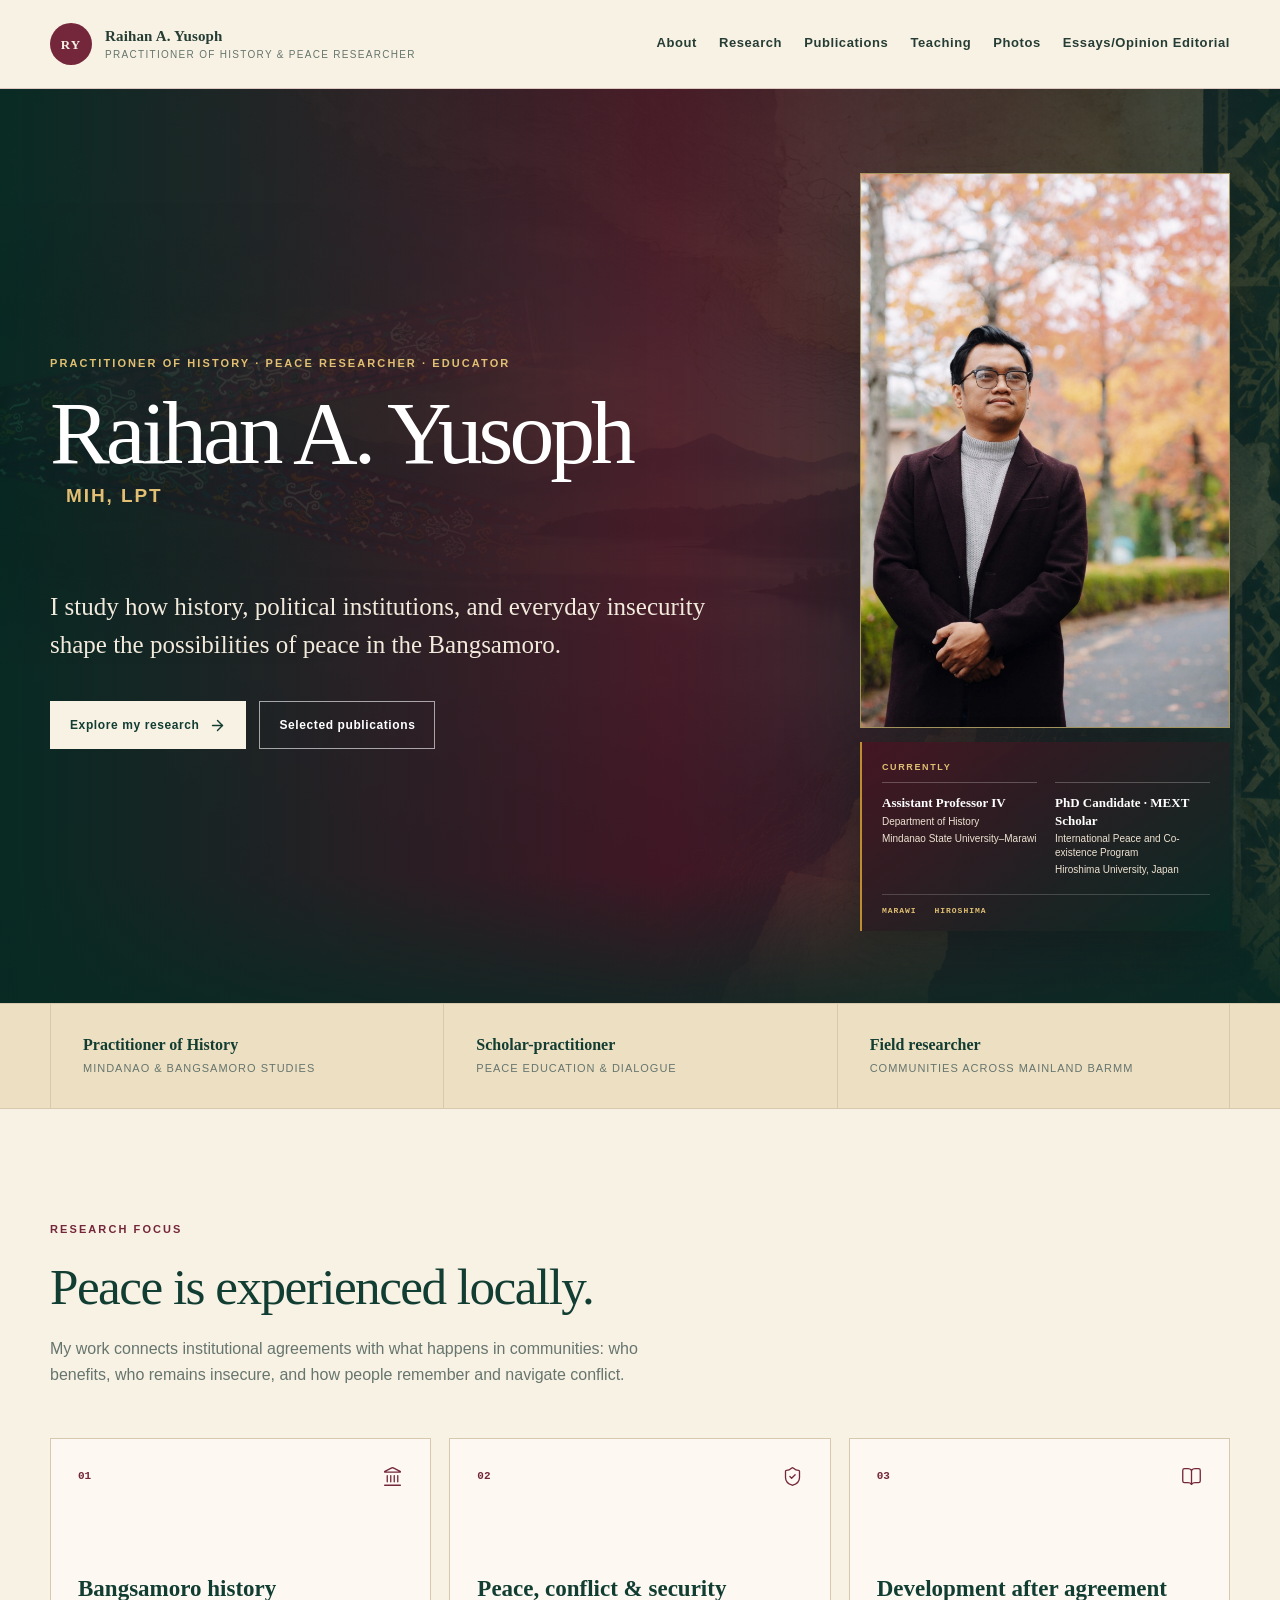
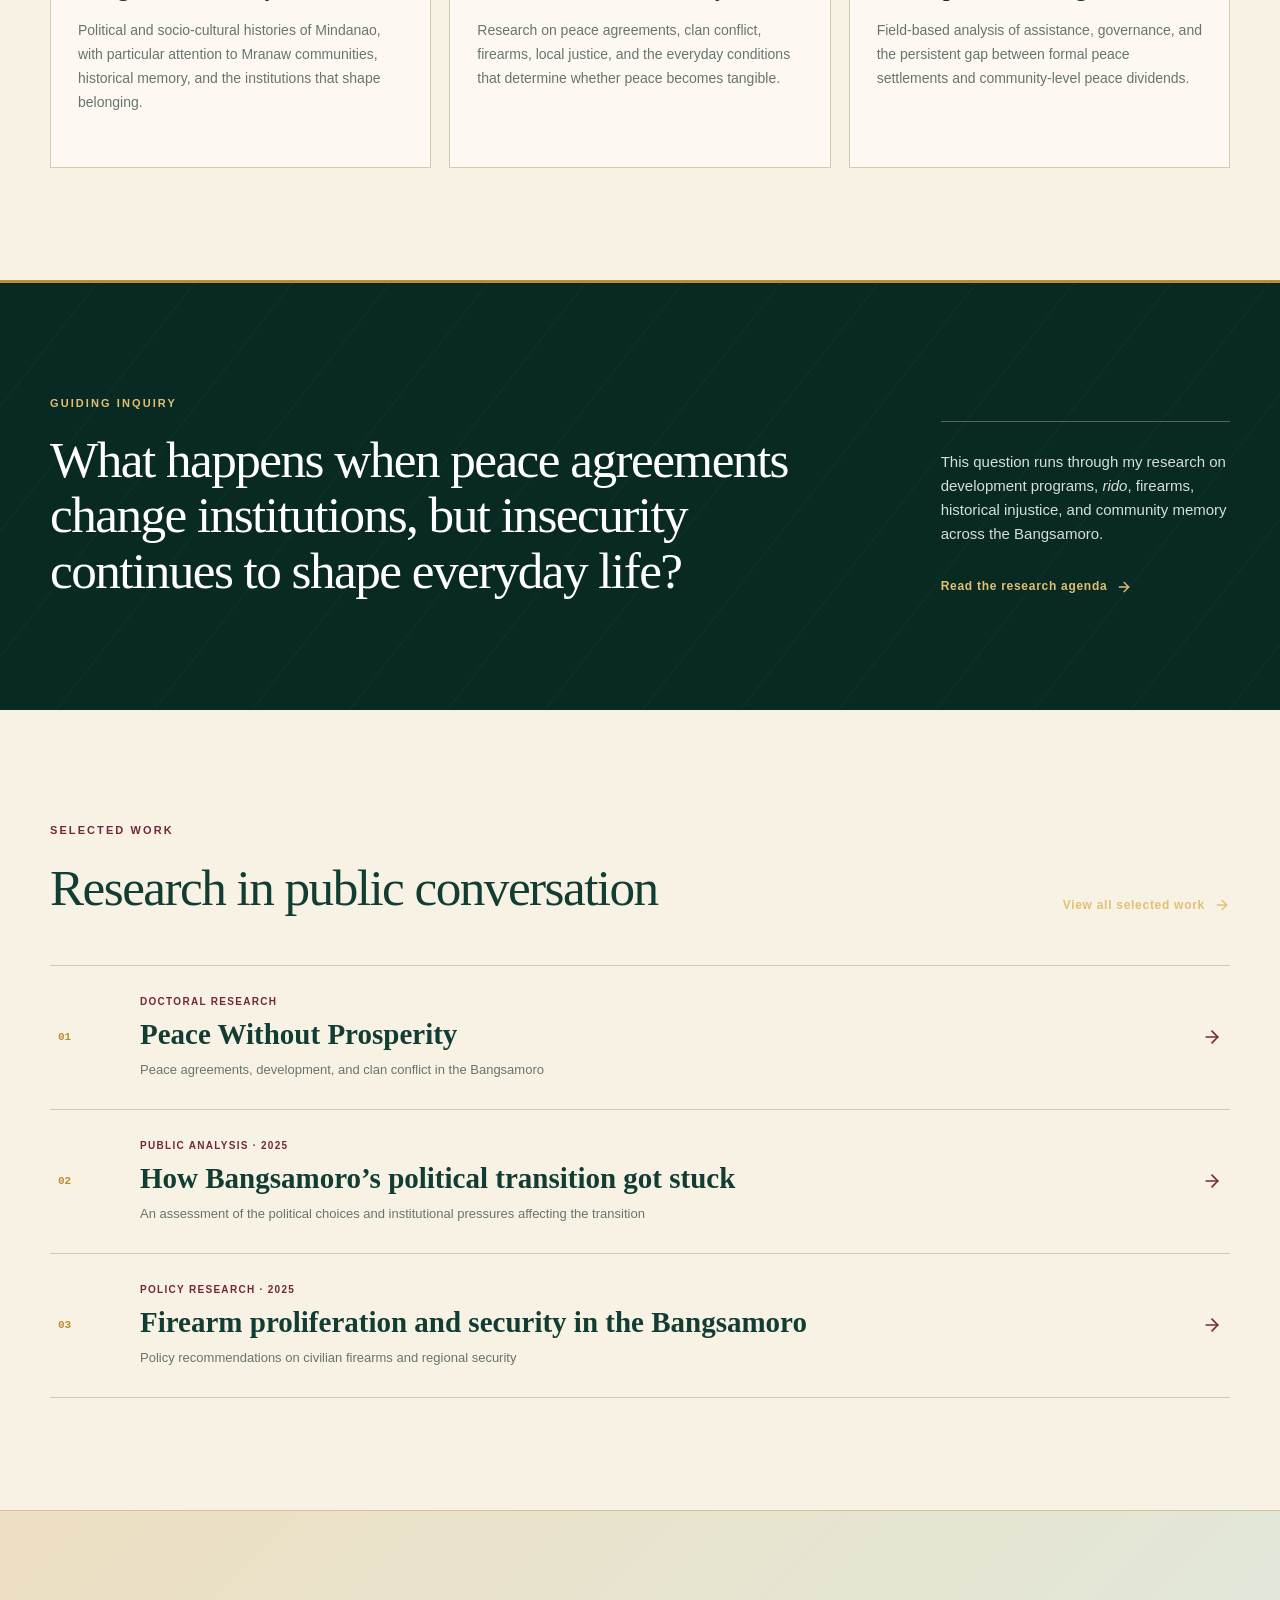
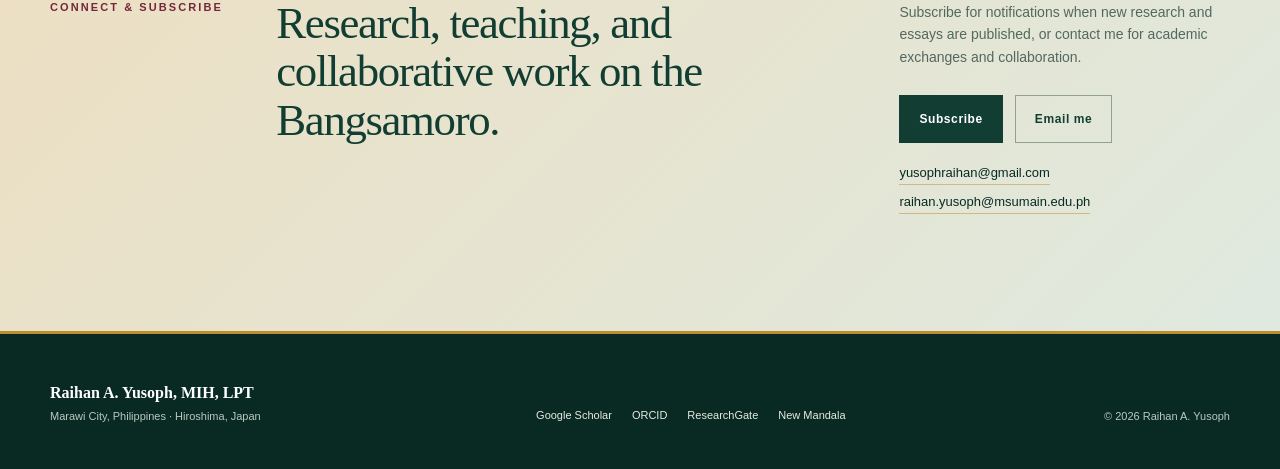
==== commit 90a0dfdd: "Publish homepage subscribe button and contact emails" ====
--- a/index.html
+++ b/index.html
@@ -1 +1 @@
-<!DOCTYPE html><html lang="en"><head><meta charSet="utf-8"/><meta name="viewport" content="width=device-width, initial-scale=1"/><link rel="preload" href="/raihan-yusoph-portrait.jpg" as="image"/><link rel="stylesheet" href="/_next/static/chunks/0f7p.vnqeiduh.css" data-precedence="next"/><link rel="preload" as="script" fetchPriority="low" href="/_next/static/chunks/15xrurgzs99gv.js"/><script src="/_next/static/chunks/0dgq26a5_oy.a.js" async=""></script><script src="/_next/static/chunks/07lhk_q6pmm3r.js" async=""></script><script src="/_next/static/chunks/0au83~zq0~0pf.js" async=""></script><script src="/_next/static/chunks/turbopack-07ur8f85nectq.js" async=""></script><script src="/_next/static/chunks/01xlw8hd842-c.js" async=""></script><script src="/_next/static/chunks/0d3shmwh5_nmn.js" async=""></script><script src="/_next/static/chunks/0s7e_195_1~m9.js" async=""></script><title>Raihan A. Yusoph | Practitioner of History and Peace Researcher</title><meta name="description" content="Academic portfolio of Raihan A. Yusoph, a practitioner of history and a peace researcher working on Mindanao, the Bangsamoro, conflict, memory, and post-agreement development."/><meta name="author" content="Raihan A. Yusoph"/><meta name="keywords" content="Raihan A. Yusoph,Bangsamoro studies,Mindanao history,peace and conflict studies,Mranaw history"/><link rel="shortcut icon" href="/favicon.svg"/><link rel="icon" href="/favicon.svg"/><script src="/_next/static/chunks/03~yq9q893hmn.js" noModule=""></script></head><body><div hidden=""><!--$--><!--/$--></div><div class="site-shell"><header class="site-header"><div class="header-inner"><a class="brand" aria-label="Raihan A. Yusoph, home" href="/"><span class="brand-mark">RY</span><span class="brand-name">Raihan A. Yusoph<small>Practitioner of History &amp; peace researcher</small></span></a><nav aria-label="Primary navigation"><a href="/about/">About</a><a href="/research/">Research</a><a href="/publications/">Publications</a><a href="/teaching/">Teaching</a><a href="/gallery/">Photos</a><a href="/essays/">Essays/Opinion Editorial</a></nav></div></header><main><section class="hero-section"><span class="langkit-accent" aria-hidden="true"></span><div class="content-grid hero-grid"><div class="hero-copy"><p class="eyebrow eyebrow-light">Practitioner of History · Peace researcher · Educator</p><h1>Raihan A. Yusoph<span>MIH, LPT</span></h1><p class="hero-intro">I study how history, political institutions, and everyday insecurity shape the possibilities of peace in the Bangsamoro.</p><div class="hero-actions"><a class="button button-light" href="/research/">Explore my research <svg xmlns="http://www.w3.org/2000/svg" width="17" height="17" viewBox="0 0 24 24" fill="none" stroke="currentColor" stroke-width="2" stroke-linecap="round" stroke-linejoin="round" class="lucide lucide-arrow-right" aria-hidden="true"><path d="M5 12h14"></path><path d="m12 5 7 7-7 7"></path></svg></a><a class="button button-outline-light" href="/publications/">Selected publications</a></div></div><div class="hero-visual"><figure class="hero-portrait"><img alt="Portrait of Raihan A. Yusoph outdoors in autumn" height="2048" src="/raihan-yusoph-portrait.jpg" width="1365"/></figure><aside class="hero-aside" aria-label="Current appointments"><p class="aside-label">Currently</p><div class="appointment"><strong>Assistant Professor IV</strong><span>Department of History</span><span>Mindanao State University–Marawi</span></div><div class="appointment"><strong>PhD Candidate · MEXT Scholar</strong><span>International Peace and Co-existence Program</span><span>Hiroshima University, Japan</span></div><div class="coordinates" aria-hidden="true"><span>MARAWI</span><span>HIROSHIMA</span></div></aside></div></div></section><section class="credential-band" aria-label="Professional profile"><div class="content-grid credential-grid"><p><strong>Practitioner of History</strong><span>Mindanao &amp; Bangsamoro studies</span></p><p><strong>Scholar-practitioner</strong><span>Peace education &amp; dialogue</span></p><p><strong>Field researcher</strong><span>Communities across mainland BARMM</span></p></div></section><section class="section content-grid" id="focus"><div class="section-heading"><p class="eyebrow">Research focus</p><h2>Peace is experienced locally.</h2><p>My work connects institutional agreements with what happens in communities: who benefits, who remains insecure, and how people remember and navigate conflict.</p></div><div class="focus-grid"><article class="focus-card"><div class="focus-card-top"><span>01</span><svg xmlns="http://www.w3.org/2000/svg" width="21" height="21" viewBox="0 0 24 24" fill="none" stroke="currentColor" stroke-width="1.5" stroke-linecap="round" stroke-linejoin="round" class="lucide lucide-landmark" aria-hidden="true"><path d="M10 18v-7"></path><path d="M11.119 2.205a2 2 0 0 1 1.762 0l7.84 3.846A.5.5 0 0 1 20.5 7h-17a.5.5 0 0 1-.22-.949z"></path><path d="M14 18v-7"></path><path d="M18 18v-7"></path><path d="M3 22h18"></path><path d="M6 18v-7"></path></svg></div><h3>Bangsamoro history</h3><p>Political and socio-cultural histories of Mindanao, with particular attention to Mranaw communities, historical memory, and the institutions that shape belonging.</p></article><article class="focus-card"><div class="focus-card-top"><span>02</span><svg xmlns="http://www.w3.org/2000/svg" width="21" height="21" viewBox="0 0 24 24" fill="none" stroke="currentColor" stroke-width="1.5" stroke-linecap="round" stroke-linejoin="round" class="lucide lucide-shield-check" aria-hidden="true"><path d="M20 13c0 5-3.5 7.5-7.66 8.95a1 1 0 0 1-.67-.01C7.5 20.5 4 18 4 13V6a1 1 0 0 1 1-1c2 0 4.5-1.2 6.24-2.72a1.17 1.17 0 0 1 1.52 0C14.51 3.81 17 5 19 5a1 1 0 0 1 1 1z"></path><path d="m9 12 2 2 4-4"></path></svg></div><h3>Peace, conflict &amp; security</h3><p>Research on peace agreements, clan conflict, firearms, local justice, and the everyday conditions that determine whether peace becomes tangible.</p></article><article class="focus-card"><div class="focus-card-top"><span>03</span><svg xmlns="http://www.w3.org/2000/svg" width="21" height="21" viewBox="0 0 24 24" fill="none" stroke="currentColor" stroke-width="1.5" stroke-linecap="round" stroke-linejoin="round" class="lucide lucide-book-open" aria-hidden="true"><path d="M12 5v16"></path><path d="M20.001 19A2 2 0 0022 17V5a2 2 0 00-1.999-2L16 3.002A5 5 0 0012 5a5 5 0 00-4-2H4a2 2 0 00-2 2v12a2 2 0 001.999 2H8a5 5 0 014 2 5 5 0 014-2z"></path></svg></div><h3>Development after agreement</h3><p>Field-based analysis of assistance, governance, and the persistent gap between formal peace settlements and community-level peace dividends.</p></article></div></section><section class="section section-ink"><div class="content-grid inquiry-grid"><div><p class="eyebrow eyebrow-light">Guiding inquiry</p><h2>What happens when peace agreements change institutions, but insecurity continues to shape everyday life?</h2></div><div class="inquiry-note"><p>This question runs through my research on development programs,<em> rido</em>, firearms, historical injustice, and community memory across the Bangsamoro.</p><a href="/research/">Read the research agenda <svg xmlns="http://www.w3.org/2000/svg" width="16" height="16" viewBox="0 0 24 24" fill="none" stroke="currentColor" stroke-width="2" stroke-linecap="round" stroke-linejoin="round" class="lucide lucide-arrow-right" aria-hidden="true"><path d="M5 12h14"></path><path d="m12 5 7 7-7 7"></path></svg></a></div></div></section><section class="section content-grid"><div class="section-heading split-heading"><div><p class="eyebrow">Selected work</p><h2>Research in public conversation</h2></div><a class="text-link" href="/publications/">View all selected work <svg xmlns="http://www.w3.org/2000/svg" width="16" height="16" viewBox="0 0 24 24" fill="none" stroke="currentColor" stroke-width="2" stroke-linecap="round" stroke-linejoin="round" class="lucide lucide-arrow-right" aria-hidden="true"><path d="M5 12h14"></path><path d="m12 5 7 7-7 7"></path></svg></a></div><div class="work-list"><a class="work-row" href="/research#doctoral-research"><span class="work-index">0<!-- -->1</span><div><p>Doctoral research</p><h3>Peace Without Prosperity</h3><span>Peace agreements, development, and clan conflict in the Bangsamoro</span></div><svg xmlns="http://www.w3.org/2000/svg" width="20" height="20" viewBox="0 0 24 24" fill="none" stroke="currentColor" stroke-width="2" stroke-linecap="round" stroke-linejoin="round" class="lucide lucide-arrow-right" aria-hidden="true"><path d="M5 12h14"></path><path d="m12 5 7 7-7 7"></path></svg></a><a class="work-row" href="https://www.newmandala.org/how-bangsamoros-political-transition-got-stuck/" rel="noreferrer" target="_blank"><span class="work-index">0<!-- -->2</span><div><p>Public analysis · 2025</p><h3>How Bangsamoro’s political transition got stuck</h3><span>An assessment of the political choices and institutional pressures affecting the transition</span></div><svg xmlns="http://www.w3.org/2000/svg" width="20" height="20" viewBox="0 0 24 24" fill="none" stroke="currentColor" stroke-width="2" stroke-linecap="round" stroke-linejoin="round" class="lucide lucide-arrow-right" aria-hidden="true"><path d="M5 12h14"></path><path d="m12 5 7 7-7 7"></path></svg></a><a class="work-row" href="https://prls-parliament.bangsamoro.gov.ph/2025/01/29/policy-recommendations-to-address-firearm-proliferation-among-civilians-and-strengthen-security-in-the-bangsamoro-region-by-raihan-a-yusoph/" rel="noreferrer" target="_blank"><span class="work-index">0<!-- -->3</span><div><p>Policy research · 2025</p><h3>Firearm proliferation and security in the Bangsamoro</h3><span>Policy recommendations on civilian firearms and regional security</span></div><svg xmlns="http://www.w3.org/2000/svg" width="20" height="20" viewBox="0 0 24 24" fill="none" stroke="currentColor" stroke-width="2" stroke-linecap="round" stroke-linejoin="round" class="lucide lucide-arrow-right" aria-hidden="true"><path d="M5 12h14"></path><path d="m12 5 7 7-7 7"></path></svg></a></div></section><section class="section section-contact"><div class="content-grid contact-grid"><p class="eyebrow">Connect</p><h2>Research, teaching, and collaborative work on the Bangsamoro.</h2><div><p>I welcome academic exchanges, research collaborations, and conversations that connect scholarship with peacebuilding practice.</p><a class="button button-primary" href="mailto:yusophraihan@gmail.com">Get in touch <svg xmlns="http://www.w3.org/2000/svg" width="17" height="17" viewBox="0 0 24 24" fill="none" stroke="currentColor" stroke-width="2" stroke-linecap="round" stroke-linejoin="round" class="lucide lucide-arrow-right" aria-hidden="true"><path d="M5 12h14"></path><path d="m12 5 7 7-7 7"></path></svg></a></div></div></section></main><footer class="site-footer"><div class="content-grid footer-grid"><div><p class="footer-name">Raihan A. Yusoph, MIH, LPT</p><p>Marawi City, Philippines · Hiroshima, Japan</p></div><div class="footer-links" aria-label="Academic profiles"><a href="https://scholar.google.com/citations?hl=en&amp;user=7pfpm74AAAAJ" rel="noreferrer" target="_blank">Google Scholar</a><a href="https://orcid.org/0000-0001-9791-6979" rel="noreferrer" target="_blank">ORCID</a><a href="https://www.researchgate.net/profile/Raihan-Yusoph" rel="noreferrer" target="_blank">ResearchGate</a><a href="https://www.newmandala.org/author/raihanyusoph/" rel="noreferrer" target="_blank">New Mandala</a></div><p class="footer-note">© <!-- -->2026<!-- --> Raihan A. Yusoph</p></div></footer></div><!--$--><!--/$--><script src="/_next/static/chunks/15xrurgzs99gv.js" id="_R_" async=""></script><script>(self.__next_f=self.__next_f||[]).push([0])</script><script>self.__next_f.push([1,"1:\"$Sreact.fragment\"\n2:I[39756,[\"/_next/static/chunks/01xlw8hd842-c.js\",\"/_next/static/chunks/0d3shmwh5_nmn.js\"],\"default\"]\n3:I[37457,[\"/_next/static/chunks/01xlw8hd842-c.js\",\"/_next/static/chunks/0d3shmwh5_nmn.js\"],\"default\"]\n4:I[22016,[\"/_next/static/chunks/01xlw8hd842-c.js\",\"/_next/static/chunks/0d3shmwh5_nmn.js\",\"/_next/static/chunks/0s7e_195_1~m9.js\"],\"\"]\n5:I[5014,[\"/_next/static/chunks/01xlw8hd842-c.js\",\"/_next/static/chunks/0d3shmwh5_nmn.js\",\"/_next/static/chunks/0s7e_195_1~m9.js\"],\"default\"]\n13:I[68027,[\"/_next/static/chunks/01xlw8hd842-c.js\",\"/_next/static/chunks/0d3shmwh5_nmn.js\"],\"default\",1]\n:HL[\"/_next/static/chunks/0f7p.vnqeiduh.css\",\"style\"]\n:HL[\"/raihan-yusoph-portrait.jpg\",\"image\"]\n"])</script><script>self.__next_f.push([1,"0:{\"P\":null,\"c\":[\"\",\"\"],\"q\":\"\",\"i\":false,\"f\":[[[\"\",{\"children\":[\"__PAGE__\",{}]},\"$undefined\",\"$undefined\",16],[[\"$\",\"$1\",\"c\",{\"children\":[[[\"$\",\"link\",\"0\",{\"rel\":\"stylesheet\",\"href\":\"/_next/static/chunks/0f7p.vnqeiduh.css\",\"precedence\":\"next\",\"crossOrigin\":\"$undefined\",\"nonce\":\"$undefined\"}],[\"$\",\"script\",\"script-0\",{\"src\":\"/_next/static/chunks/01xlw8hd842-c.js\",\"async\":true,\"nonce\":\"$undefined\"}],[\"$\",\"script\",\"script-1\",{\"src\":\"/_next/static/chunks/0d3shmwh5_nmn.js\",\"async\":true,\"nonce\":\"$undefined\"}]],[\"$\",\"html\",null,{\"lang\":\"en\",\"children\":[\"$\",\"body\",null,{\"children\":[\"$\",\"$L2\",null,{\"parallelRouterKey\":\"children\",\"error\":\"$undefined\",\"errorStyles\":\"$undefined\",\"errorScripts\":\"$undefined\",\"template\":[\"$\",\"$L3\",null,{}],\"templateStyles\":\"$undefined\",\"templateScripts\":\"$undefined\",\"notFound\":[[[\"$\",\"title\",null,{\"children\":\"404: This page could not be found.\"}],[\"$\",\"div\",null,{\"style\":{\"fontFamily\":\"system-ui,\\\"Segoe UI\\\",Roboto,Helvetica,Arial,sans-serif,\\\"Apple Color Emoji\\\",\\\"Segoe UI Emoji\\\"\",\"height\":\"100vh\",\"textAlign\":\"center\",\"display\":\"flex\",\"flexDirection\":\"column\",\"alignItems\":\"center\",\"justifyContent\":\"center\"},\"children\":[\"$\",\"div\",null,{\"children\":[[\"$\",\"style\",null,{\"dangerouslySetInnerHTML\":{\"__html\":\"body{color:#000;background:#fff;margin:0}.next-error-h1{border-right:1px solid rgba(0,0,0,.3)}@media (prefers-color-scheme:dark){body{color:#fff;background:#000}.next-error-h1{border-right:1px solid rgba(255,255,255,.3)}}\"}}],[\"$\",\"h1\",null,{\"className\":\"next-error-h1\",\"style\":{\"display\":\"inline-block\",\"margin\":\"0 20px 0 0\",\"padding\":\"0 23px 0 0\",\"fontSize\":24,\"fontWeight\":500,\"verticalAlign\":\"top\",\"lineHeight\":\"49px\"},\"children\":404}],[\"$\",\"div\",null,{\"style\":{\"display\":\"inline-block\"},\"children\":[\"$\",\"h2\",null,{\"style\":{\"fontSize\":14,\"fontWeight\":400,\"lineHeight\":\"49px\",\"margin\":0},\"children\":\"This page could not be found.\"}]}]]}]}]],[]],\"forbidden\":\"$undefined\",\"unauthorized\":\"$undefined\"}]}]}]]}],{\"children\":[[\"$\",\"$1\",\"c\",{\"children\":[[\"$\",\"div\",null,{\"className\":\"site-shell\",\"children\":[[\"$\",\"header\",null,{\"className\":\"site-header\",\"children\":[\"$\",\"div\",null,{\"className\":\"header-inner\",\"children\":[[\"$\",\"$L4\",null,{\"className\":\"brand\",\"href\":\"/\",\"aria-label\":\"Raihan A. Yusoph, home\",\"children\":[[\"$\",\"span\",null,{\"className\":\"brand-mark\",\"children\":\"RY\"}],[\"$\",\"span\",null,{\"className\":\"brand-name\",\"children\":[\"Raihan A. Yusoph\",[\"$\",\"small\",null,{\"children\":\"Practitioner of History \u0026 peace researcher\"}]]}]]}],[\"$\",\"nav\",null,{\"aria-label\":\"Primary navigation\",\"children\":[[\"$\",\"$L4\",\"/about\",{\"href\":\"/about\",\"children\":\"About\"}],[\"$\",\"$L4\",\"/research\",{\"href\":\"/research\",\"children\":\"Research\"}],[\"$\",\"$L4\",\"/publications\",{\"href\":\"/publications\",\"children\":\"Publications\"}],[\"$\",\"$L4\",\"/teaching\",{\"href\":\"/teaching\",\"children\":\"Teaching\"}],[\"$\",\"$L4\",\"/gallery\",{\"href\":\"/gallery\",\"children\":\"Photos\"}],[\"$\",\"$L4\",\"/essays\",{\"href\":\"/essays\",\"children\":\"Essays/Opinion Editorial\"}]]}]]}]}],[\"$\",\"main\",null,{\"children\":[[\"$\",\"section\",null,{\"className\":\"hero-section\",\"children\":[[\"$\",\"span\",null,{\"className\":\"langkit-accent\",\"aria-hidden\":\"true\"}],[\"$\",\"div\",null,{\"className\":\"content-grid hero-grid\",\"children\":[[\"$\",\"div\",null,{\"className\":\"hero-copy\",\"children\":[[\"$\",\"p\",null,{\"className\":\"eyebrow eyebrow-light\",\"children\":\"Practitioner of History · Peace researcher · Educator\"}],[\"$\",\"h1\",null,{\"children\":[\"Raihan A. Yusoph\",[\"$\",\"span\",null,{\"children\":\"MIH, LPT\"}]]}],[\"$\",\"p\",null,{\"className\":\"hero-intro\",\"children\":\"I study how history, political institutions, and everyday insecurity shape the possibilities of peace in the Bangsamoro.\"}],[\"$\",\"div\",null,{\"className\":\"hero-actions\",\"children\":[[\"$\",\"$L4\",null,{\"className\":\"button button-light\",\"href\":\"/research\",\"children\":[\"Explore my research \",[\"$\",\"$L5\",null,{\"ref\":\"$undefined\",\"iconNode\":[[\"path\",{\"d\":\"M5 12h14\",\"key\":\"1ays0h\"}],[\"path\",{\"d\":\"m12 5 7 7-7 7\",\"key\":\"xquz4c\"}]],\"className\":\"lucide-arrow-right\",\"size\":17,\"aria-hidden\":\"true\"}]]}],[\"$\",\"$L4\",null,{\"className\":\"button button-outline-light\",\"href\":\"/publications\",\"children\":\"Selected publications\"}]]}]]}],[\"$\",\"div\",null,{\"className\":\"hero-visual\",\"children\":[[\"$\",\"figure\",null,{\"className\":\"hero-portrait\",\"children\":[\"$\",\"img\",null,{\"alt\":\"Portrait of Raihan A. Yusoph outdoors in autumn\",\"height\":\"2048\",\"src\":\"/raihan-yusoph-portrait.jpg\",\"width\":\"1365\"}]}],[\"$\",\"aside\",null,{\"className\":\"hero-aside\",\"aria-label\":\"Current appointments\",\"children\":[[\"$\",\"p\",null,{\"className\":\"aside-label\",\"children\":\"Currently\"}],[\"$\",\"div\",null,{\"className\":\"appointment\",\"children\":[[\"$\",\"strong\",null,{\"children\":\"Assistant Professor IV\"}],[\"$\",\"span\",null,{\"children\":\"Department of History\"}],[\"$\",\"span\",null,{\"children\":\"Mindanao State University–Marawi\"}]]}],[\"$\",\"div\",null,{\"className\":\"appointment\",\"children\":[\"$L6\",\"$L7\",\"$L8\"]}],\"$L9\"]}]]}]]}]]}],\"$La\",\"$Lb\",\"$Lc\",\"$Ld\",\"$Le\"]}],\"$Lf\"]}],[\"$L10\"],\"$L11\"]}],{},null,false,null]},null,false,null],\"$L12\",false]],\"m\":\"$undefined\",\"G\":[\"$13\",[\"$L14\"]],\"S\":true,\"h\":null,\"s\":\"$undefined\",\"l\":\"$undefined\",\"p\":\"$undefined\",\"d\":\"$undefined\",\"b\":\"FXQgXZlQSlCth1srTEbTM\"}\n"])</script><script>self.__next_f.push([1,"15:I[97367,[\"/_next/static/chunks/01xlw8hd842-c.js\",\"/_next/static/chunks/0d3shmwh5_nmn.js\"],\"OutletBoundary\"]\n16:\"$Sreact.suspense\"\n18:I[97367,[\"/_next/static/chunks/01xlw8hd842-c.js\",\"/_next/static/chunks/0d3shmwh5_nmn.js\"],\"ViewportBoundary\"]\n1a:I[97367,[\"/_next/static/chunks/01xlw8hd842-c.js\",\"/_next/static/chunks/0d3shmwh5_nmn.js\"],\"MetadataBoundary\"]\n6:[\"$\",\"strong\",null,{\"children\":\"PhD Candidate · MEXT Scholar\"}]\n7:[\"$\",\"span\",null,{\"children\":\"International Peace and Co-existence Program\"}]\n8:[\"$\",\"span\",null,{\"children\":\"Hiroshima University, Japan\"}]\n9:[\"$\",\"div\",null,{\"className\":\"coordinates\",\"aria-hidden\":\"true\",\"children\":[[\"$\",\"span\",null,{\"children\":\"MARAWI\"}],[\"$\",\"span\",null,{\"children\":\"HIROSHIMA\"}]]}]\na:[\"$\",\"section\",null,{\"className\":\"credential-band\",\"aria-label\":\"Professional profile\",\"children\":[\"$\",\"div\",null,{\"className\":\"content-grid credential-grid\",\"children\":[[\"$\",\"p\",null,{\"children\":[[\"$\",\"strong\",null,{\"children\":\"Practitioner of History\"}],[\"$\",\"span\",null,{\"children\":\"Mindanao \u0026 Bangsamoro studies\"}]]}],[\"$\",\"p\",null,{\"children\":[[\"$\",\"strong\",null,{\"children\":\"Scholar-practitioner\"}],[\"$\",\"span\",null,{\"children\":\"Peace education \u0026 dialogue\"}]]}],[\"$\",\"p\",null,{\"children\":[[\"$\",\"strong\",null,{\"children\":\"Field researcher\"}],[\"$\",\"span\",null,{\"children\":\"Communities across mainland BARMM\"}]]}]]}]}]\n"])</script><script>self.__next_f.push([1,"b:[\"$\",\"section\",null,{\"className\":\"section content-grid\",\"id\":\"focus\",\"children\":[[\"$\",\"div\",null,{\"className\":\"section-heading\",\"children\":[[\"$\",\"p\",null,{\"className\":\"eyebrow\",\"children\":\"Research focus\"}],[\"$\",\"h2\",null,{\"children\":\"Peace is experienced locally.\"}],[\"$\",\"p\",null,{\"children\":\"My work connects institutional agreements with what happens in communities: who benefits, who remains insecure, and how people remember and navigate conflict.\"}]]}],[\"$\",\"div\",null,{\"className\":\"focus-grid\",\"children\":[[\"$\",\"article\",\"01\",{\"className\":\"focus-card\",\"children\":[[\"$\",\"div\",null,{\"className\":\"focus-card-top\",\"children\":[[\"$\",\"span\",null,{\"children\":\"01\"}],[\"$\",\"$L5\",null,{\"ref\":\"$undefined\",\"iconNode\":[[\"path\",{\"d\":\"M10 18v-7\",\"key\":\"wt116b\"}],[\"path\",{\"d\":\"M11.119 2.205a2 2 0 0 1 1.762 0l7.84 3.846A.5.5 0 0 1 20.5 7h-17a.5.5 0 0 1-.22-.949z\",\"key\":\"yxxwt6\"}],[\"path\",{\"d\":\"M14 18v-7\",\"key\":\"vav6t3\"}],[\"path\",{\"d\":\"M18 18v-7\",\"key\":\"aexdmj\"}],[\"path\",{\"d\":\"M3 22h18\",\"key\":\"8prr45\"}],[\"path\",{\"d\":\"M6 18v-7\",\"key\":\"1ivflk\"}]],\"className\":\"lucide-landmark\",\"size\":21,\"strokeWidth\":1.5,\"aria-hidden\":\"true\"}]]}],[\"$\",\"h3\",null,{\"children\":\"Bangsamoro history\"}],[\"$\",\"p\",null,{\"children\":\"Political and socio-cultural histories of Mindanao, with particular attention to Mranaw communities, historical memory, and the institutions that shape belonging.\"}]]}],[\"$\",\"article\",\"02\",{\"className\":\"focus-card\",\"children\":[[\"$\",\"div\",null,{\"className\":\"focus-card-top\",\"children\":[[\"$\",\"span\",null,{\"children\":\"02\"}],[\"$\",\"$L5\",null,{\"ref\":\"$undefined\",\"iconNode\":[[\"path\",{\"d\":\"M20 13c0 5-3.5 7.5-7.66 8.95a1 1 0 0 1-.67-.01C7.5 20.5 4 18 4 13V6a1 1 0 0 1 1-1c2 0 4.5-1.2 6.24-2.72a1.17 1.17 0 0 1 1.52 0C14.51 3.81 17 5 19 5a1 1 0 0 1 1 1z\",\"key\":\"oel41y\"}],[\"path\",{\"d\":\"m9 12 2 2 4-4\",\"key\":\"dzmm74\"}]],\"className\":\"lucide-shield-check\",\"size\":21,\"strokeWidth\":1.5,\"aria-hidden\":\"true\"}]]}],[\"$\",\"h3\",null,{\"children\":\"Peace, conflict \u0026 security\"}],[\"$\",\"p\",null,{\"children\":\"Research on peace agreements, clan conflict, firearms, local justice, and the everyday conditions that determine whether peace becomes tangible.\"}]]}],[\"$\",\"article\",\"03\",{\"className\":\"focus-card\",\"children\":[[\"$\",\"div\",null,{\"className\":\"focus-card-top\",\"children\":[[\"$\",\"span\",null,{\"children\":\"03\"}],[\"$\",\"$L5\",null,{\"ref\":\"$undefined\",\"iconNode\":[[\"path\",{\"d\":\"M12 5v16\",\"key\":\"1f6ucr\"}],[\"path\",{\"d\":\"M20.001 19A2 2 0 0022 17V5a2 2 0 00-1.999-2L16 3.002A5 5 0 0012 5a5 5 0 00-4-2H4a2 2 0 00-2 2v12a2 2 0 001.999 2H8a5 5 0 014 2 5 5 0 014-2z\",\"key\":\"1fyvmf\"}]],\"className\":\"lucide-book-open\",\"size\":21,\"strokeWidth\":1.5,\"aria-hidden\":\"true\"}]]}],[\"$\",\"h3\",null,{\"children\":\"Development after agreement\"}],[\"$\",\"p\",null,{\"children\":\"Field-based analysis of assistance, governance, and the persistent gap between formal peace settlements and community-level peace dividends.\"}]]}]]}]]}]\n"])</script><script>self.__next_f.push([1,"c:[\"$\",\"section\",null,{\"className\":\"section section-ink\",\"children\":[\"$\",\"div\",null,{\"className\":\"content-grid inquiry-grid\",\"children\":[[\"$\",\"div\",null,{\"children\":[[\"$\",\"p\",null,{\"className\":\"eyebrow eyebrow-light\",\"children\":\"Guiding inquiry\"}],[\"$\",\"h2\",null,{\"children\":\"What happens when peace agreements change institutions, but insecurity continues to shape everyday life?\"}]]}],[\"$\",\"div\",null,{\"className\":\"inquiry-note\",\"children\":[[\"$\",\"p\",null,{\"children\":[\"This question runs through my research on development programs,\",[\"$\",\"em\",null,{\"children\":\" rido\"}],\", firearms, historical injustice, and community memory across the Bangsamoro.\"]}],[\"$\",\"$L4\",null,{\"href\":\"/research\",\"children\":[\"Read the research agenda \",[\"$\",\"$L5\",null,{\"ref\":\"$undefined\",\"iconNode\":\"$0:f:0:1:1:children:0:props:children:0:props:children:1:props:children:0:props:children:1:props:children:0:props:children:3:props:children:0:props:children:1:props:iconNode\",\"className\":\"lucide-arrow-right\",\"size\":16,\"aria-hidden\":\"true\"}]]}]]}]]}]}]\n"])</script><script>self.__next_f.push([1,"d:[\"$\",\"section\",null,{\"className\":\"section content-grid\",\"children\":[[\"$\",\"div\",null,{\"className\":\"section-heading split-heading\",\"children\":[[\"$\",\"div\",null,{\"children\":[[\"$\",\"p\",null,{\"className\":\"eyebrow\",\"children\":\"Selected work\"}],[\"$\",\"h2\",null,{\"children\":\"Research in public conversation\"}]]}],[\"$\",\"$L4\",null,{\"className\":\"text-link\",\"href\":\"/publications\",\"children\":[\"View all selected work \",[\"$\",\"$L5\",null,{\"ref\":\"$undefined\",\"iconNode\":\"$0:f:0:1:1:children:0:props:children:0:props:children:1:props:children:0:props:children:1:props:children:0:props:children:3:props:children:0:props:children:1:props:iconNode\",\"className\":\"lucide-arrow-right\",\"size\":16,\"aria-hidden\":\"true\"}]]}]]}],[\"$\",\"div\",null,{\"className\":\"work-list\",\"children\":[[\"$\",\"a\",\"Peace Without Prosperity\",{\"className\":\"work-row\",\"href\":\"/research#doctoral-research\",\"rel\":\"$undefined\",\"target\":\"$undefined\",\"children\":[[\"$\",\"span\",null,{\"className\":\"work-index\",\"children\":[\"0\",1]}],[\"$\",\"div\",null,{\"children\":[[\"$\",\"p\",null,{\"children\":\"Doctoral research\"}],[\"$\",\"h3\",null,{\"children\":\"Peace Without Prosperity\"}],[\"$\",\"span\",null,{\"children\":\"Peace agreements, development, and clan conflict in the Bangsamoro\"}]]}],[\"$\",\"$L5\",null,{\"ref\":\"$undefined\",\"iconNode\":\"$0:f:0:1:1:children:0:props:children:0:props:children:1:props:children:0:props:children:1:props:children:0:props:children:3:props:children:0:props:children:1:props:iconNode\",\"className\":\"lucide-arrow-right\",\"size\":20,\"aria-hidden\":\"true\"}]]}],[\"$\",\"a\",\"How Bangsamoro’s political transition got stuck\",{\"className\":\"work-row\",\"href\":\"https://www.newmandala.org/how-bangsamoros-political-transition-got-stuck/\",\"rel\":\"noreferrer\",\"target\":\"_blank\",\"children\":[[\"$\",\"span\",null,{\"className\":\"work-index\",\"children\":[\"0\",2]}],[\"$\",\"div\",null,{\"children\":[[\"$\",\"p\",null,{\"children\":\"Public analysis · 2025\"}],[\"$\",\"h3\",null,{\"children\":\"How Bangsamoro’s political transition got stuck\"}],[\"$\",\"span\",null,{\"children\":\"An assessment of the political choices and institutional pressures affecting the transition\"}]]}],[\"$\",\"$L5\",null,{\"ref\":\"$undefined\",\"iconNode\":\"$0:f:0:1:1:children:0:props:children:0:props:children:1:props:children:0:props:children:1:props:children:0:props:children:3:props:children:0:props:children:1:props:iconNode\",\"className\":\"lucide-arrow-right\",\"size\":20,\"aria-hidden\":\"true\"}]]}],[\"$\",\"a\",\"Firearm proliferation and security in the Bangsamoro\",{\"className\":\"work-row\",\"href\":\"https://prls-parliament.bangsamoro.gov.ph/2025/01/29/policy-recommendations-to-address-firearm-proliferation-among-civilians-and-strengthen-security-in-the-bangsamoro-region-by-raihan-a-yusoph/\",\"rel\":\"noreferrer\",\"target\":\"_blank\",\"children\":[[\"$\",\"span\",null,{\"className\":\"work-index\",\"children\":[\"0\",3]}],[\"$\",\"div\",null,{\"children\":[[\"$\",\"p\",null,{\"children\":\"Policy research · 2025\"}],[\"$\",\"h3\",null,{\"children\":\"Firearm proliferation and security in the Bangsamoro\"}],[\"$\",\"span\",null,{\"children\":\"Policy recommendations on civilian firearms and regional security\"}]]}],[\"$\",\"$L5\",null,{\"ref\":\"$undefined\",\"iconNode\":\"$0:f:0:1:1:children:0:props:children:0:props:children:1:props:children:0:props:children:1:props:children:0:props:children:3:props:children:0:props:children:1:props:iconNode\",\"className\":\"lucide-arrow-right\",\"size\":20,\"aria-hidden\":\"true\"}]]}]]}]]}]\n"])</script><script>self.__next_f.push([1,"e:[\"$\",\"section\",null,{\"className\":\"section section-contact\",\"children\":[\"$\",\"div\",null,{\"className\":\"content-grid contact-grid\",\"children\":[[\"$\",\"p\",null,{\"className\":\"eyebrow\",\"children\":\"Connect\"}],[\"$\",\"h2\",null,{\"children\":\"Research, teaching, and collaborative work on the Bangsamoro.\"}],[\"$\",\"div\",null,{\"children\":[[\"$\",\"p\",null,{\"children\":\"I welcome academic exchanges, research collaborations, and conversations that connect scholarship with peacebuilding practice.\"}],[\"$\",\"a\",null,{\"className\":\"button button-primary\",\"href\":\"mailto:yusophraihan@gmail.com\",\"children\":[\"Get in touch \",[\"$\",\"$L5\",null,{\"ref\":\"$undefined\",\"iconNode\":\"$0:f:0:1:1:children:0:props:children:0:props:children:1:props:children:0:props:children:1:props:children:0:props:children:3:props:children:0:props:children:1:props:iconNode\",\"className\":\"lucide-arrow-right\",\"size\":17,\"aria-hidden\":\"true\"}]]}]]}]]}]}]\nf:[\"$\",\"footer\",null,{\"className\":\"site-footer\",\"children\":[\"$\",\"div\",null,{\"className\":\"content-grid footer-grid\",\"children\":[[\"$\",\"div\",null,{\"children\":[[\"$\",\"p\",null,{\"className\":\"footer-name\",\"children\":\"Raihan A. Yusoph, MIH, LPT\"}],[\"$\",\"p\",null,{\"children\":\"Marawi City, Philippines · Hiroshima, Japan\"}]]}],[\"$\",\"div\",null,{\"className\":\"footer-links\",\"aria-label\":\"Academic profiles\",\"children\":[[\"$\",\"a\",\"Google Scholar\",{\"href\":\"https://scholar.google.com/citations?hl=en\u0026user=7pfpm74AAAAJ\",\"rel\":\"noreferrer\",\"target\":\"_blank\",\"children\":\"Google Scholar\"}],[\"$\",\"a\",\"ORCID\",{\"href\":\"https://orcid.org/0000-0001-9791-6979\",\"rel\":\"noreferrer\",\"target\":\"_blank\",\"children\":\"ORCID\"}],[\"$\",\"a\",\"ResearchGate\",{\"href\":\"https://www.researchgate.net/profile/Raihan-Yusoph\",\"rel\":\"noreferrer\",\"target\":\"_blank\",\"children\":\"ResearchGate\"}],[\"$\",\"a\",\"New Mandala\",{\"href\":\"https://www.newmandala.org/author/raihanyusoph/\",\"rel\":\"noreferrer\",\"target\":\"_blank\",\"children\":\"New Mandala\"}]]}],[\"$\",\"p\",null,{\"className\":\"footer-note\",\"children\":[\"© \",2026,\" Raihan A. Yusoph\"]}]]}]}]\n10:[\"$\",\"script\",\"script-0\",{\"src\":\"/_next/static/chunks/0s7e_195_1~m9.js\",\"async\":true,\"nonce\":\"$undefined\"}]\n11:[\"$\",\"$L15\",null,{\"children\":[\"$\",\"$16\",null,{\"name\":\"Next.MetadataOutlet\",\"children\":\"$@17\"}]}]\n12:[\"$\",\"$1\",\"h\",{\"children\":[null,[\"$\",\"$L18\",null,{\"children\":\"$L19\"}],[\"$\",\"div\",null,{\"hidden\":true,\"children\":[\"$\",\"$L1a\",null,{\"children\":[\"$\",\"$16\",null,{\"name\":\"Next.Metadata\",\"children\":\"$L1b\"}]}]}],null]}]\n14:[\"$\",\"link\",\"0\",{\"rel\":\"stylesheet\",\"href\":\"/_next/static/chunks/0f7p.vnqeiduh.css\",\"precedence\":\"next\",\"crossOrigin\":\"$undefined\",\"nonce\":\"$undefined\"}]\n"])</script><script>self.__next_f.push([1,"19:[[\"$\",\"meta\",\"0\",{\"charSet\":\"utf-8\"}],[\"$\",\"meta\",\"1\",{\"name\":\"viewport\",\"content\":\"width=device-width, initial-scale=1\"}]]\n"])</script><script>self.__next_f.push([1,"1c:I[27201,[\"/_next/static/chunks/01xlw8hd842-c.js\",\"/_next/static/chunks/0d3shmwh5_nmn.js\"],\"IconMark\"]\n17:null\n1b:[[\"$\",\"title\",\"0\",{\"children\":\"Raihan A. Yusoph | Practitioner of History and Peace Researcher\"}],[\"$\",\"meta\",\"1\",{\"name\":\"description\",\"content\":\"Academic portfolio of Raihan A. Yusoph, a practitioner of history and a peace researcher working on Mindanao, the Bangsamoro, conflict, memory, and post-agreement development.\"}],[\"$\",\"meta\",\"2\",{\"name\":\"author\",\"content\":\"Raihan A. Yusoph\"}],[\"$\",\"meta\",\"3\",{\"name\":\"keywords\",\"content\":\"Raihan A. Yusoph,Bangsamoro studies,Mindanao history,peace and conflict studies,Mranaw history\"}],[\"$\",\"link\",\"4\",{\"rel\":\"shortcut icon\",\"href\":\"/favicon.svg\"}],[\"$\",\"link\",\"5\",{\"rel\":\"icon\",\"href\":\"/favicon.svg\"}],[\"$\",\"$L1c\",\"6\",{}]]\n"])</script></body></html>+<!DOCTYPE html><html lang="en"><head><meta charSet="utf-8"/><meta name="viewport" content="width=device-width, initial-scale=1"/><link rel="preload" href="/raihan-yusoph-portrait.jpg" as="image"/><link rel="stylesheet" href="/_next/static/chunks/0f7p.vnqeiduh.css" data-precedence="next"/><link rel="preload" as="script" fetchPriority="low" href="/_next/static/chunks/15xrurgzs99gv.js"/><script src="/_next/static/chunks/0dgq26a5_oy.a.js" async=""></script><script src="/_next/static/chunks/07lhk_q6pmm3r.js" async=""></script><script src="/_next/static/chunks/0au83~zq0~0pf.js" async=""></script><script src="/_next/static/chunks/turbopack-07ur8f85nectq.js" async=""></script><script src="/_next/static/chunks/01xlw8hd842-c.js" async=""></script><script src="/_next/static/chunks/0d3shmwh5_nmn.js" async=""></script><script src="/_next/static/chunks/0s7e_195_1~m9.js" async=""></script><title>Raihan A. Yusoph | Practitioner of History and Peace Researcher</title><meta name="description" content="Academic portfolio of Raihan A. Yusoph, a practitioner of history and a peace researcher working on Mindanao, the Bangsamoro, conflict, memory, and post-agreement development."/><meta name="author" content="Raihan A. Yusoph"/><meta name="keywords" content="Raihan A. Yusoph,Bangsamoro studies,Mindanao history,peace and conflict studies,Mranaw history"/><link rel="shortcut icon" href="/favicon.svg"/><link rel="icon" href="/favicon.svg"/><script src="/_next/static/chunks/03~yq9q893hmn.js" noModule=""></script><link rel="manifest" href="/manifest.json"><script src="https://cdn.onesignal.com/sdks/web/v16/OneSignalSDK.page.js" defer></script><script>window.OneSignalDeferred=window.OneSignalDeferred||[];OneSignalDeferred.push(async function(OneSignal){await OneSignal.init({appId:"836516d0-21d1-40c5-bd5f-00081e5593fd",notifyButton:{enable:true,size:"medium",position:"bottom-right",showCredit:false,text:{"launcher.button.aria-label":"Subscribe to website updates","tip.state.unsubscribed":"Subscribe to website updates","tip.state.subscribed":"You are subscribed to website updates","tip.state.blocked":"Notifications are blocked","message.prenotify":"Receive notifications when this website is updated","message.action.subscribed":"Thank you for subscribing!","message.action.resubscribed":"You are subscribed to website updates","message.action.unsubscribed":"You will no longer receive website updates","dialog.main.title":"Website notifications","dialog.main.button.subscribe":"SUBSCRIBE","dialog.main.button.unsubscribe":"UNSUBSCRIBE","dialog.blocked.title":"Unblock notifications","dialog.blocked.message":"Follow your browser instructions to allow notifications."},colors:{"circle.background":"#6f1025","circle.foreground":"#f2c66d","badge.background":"#1f4b3a","badge.foreground":"#ffffff","badge.bordercolor":"#f2c66d","pulse.color":"#f2c66d","dialog.button.background":"#6f1025","dialog.button.background.hovering":"#54101f","dialog.button.background.active":"#3f0c18","dialog.button.foreground":"#ffffff"}}});});</script></head><body><div hidden=""><!--$--><!--/$--></div><div class="site-shell"><header class="site-header"><div class="header-inner"><a class="brand" aria-label="Raihan A. Yusoph, home" href="/"><span class="brand-mark">RY</span><span class="brand-name">Raihan A. Yusoph<small>Practitioner of History &amp; peace researcher</small></span></a><nav aria-label="Primary navigation"><a href="/about/">About</a><a href="/research/">Research</a><a href="/publications/">Publications</a><a href="/teaching/">Teaching</a><a href="/gallery/">Photos</a><a href="/essays/">Essays/Opinion Editorial</a></nav></div></header><main><section class="hero-section"><span class="langkit-accent" aria-hidden="true"></span><div class="content-grid hero-grid"><div class="hero-copy"><p class="eyebrow eyebrow-light">Practitioner of History · Peace researcher · Educator</p><h1>Raihan A. Yusoph<span>MIH, LPT</span></h1><p class="hero-intro">I study how history, political institutions, and everyday insecurity shape the possibilities of peace in the Bangsamoro.</p><div class="hero-actions"><a class="button button-light" href="/research/">Explore my research <svg xmlns="http://www.w3.org/2000/svg" width="17" height="17" viewBox="0 0 24 24" fill="none" stroke="currentColor" stroke-width="2" stroke-linecap="round" stroke-linejoin="round" class="lucide lucide-arrow-right" aria-hidden="true"><path d="M5 12h14"></path><path d="m12 5 7 7-7 7"></path></svg></a><a class="button button-outline-light" href="/publications/">Selected publications</a></div></div><div class="hero-visual"><figure class="hero-portrait"><img alt="Portrait of Raihan A. Yusoph outdoors in autumn" height="2048" src="/raihan-yusoph-portrait.jpg" width="1365"/></figure><aside class="hero-aside" aria-label="Current appointments"><p class="aside-label">Currently</p><div class="appointment"><strong>Assistant Professor IV</strong><span>Department of History</span><span>Mindanao State University–Marawi</span></div><div class="appointment"><strong>PhD Candidate · MEXT Scholar</strong><span>International Peace and Co-existence Program</span><span>Hiroshima University, Japan</span></div><div class="coordinates" aria-hidden="true"><span>MARAWI</span><span>HIROSHIMA</span></div></aside></div></div></section><section class="credential-band" aria-label="Professional profile"><div class="content-grid credential-grid"><p><strong>Practitioner of History</strong><span>Mindanao &amp; Bangsamoro studies</span></p><p><strong>Scholar-practitioner</strong><span>Peace education &amp; dialogue</span></p><p><strong>Field researcher</strong><span>Communities across mainland BARMM</span></p></div></section><section class="section content-grid" id="focus"><div class="section-heading"><p class="eyebrow">Research focus</p><h2>Peace is experienced locally.</h2><p>My work connects institutional agreements with what happens in communities: who benefits, who remains insecure, and how people remember and navigate conflict.</p></div><div class="focus-grid"><article class="focus-card"><div class="focus-card-top"><span>01</span><svg xmlns="http://www.w3.org/2000/svg" width="21" height="21" viewBox="0 0 24 24" fill="none" stroke="currentColor" stroke-width="1.5" stroke-linecap="round" stroke-linejoin="round" class="lucide lucide-landmark" aria-hidden="true"><path d="M10 18v-7"></path><path d="M11.119 2.205a2 2 0 0 1 1.762 0l7.84 3.846A.5.5 0 0 1 20.5 7h-17a.5.5 0 0 1-.22-.949z"></path><path d="M14 18v-7"></path><path d="M18 18v-7"></path><path d="M3 22h18"></path><path d="M6 18v-7"></path></svg></div><h3>Bangsamoro history</h3><p>Political and socio-cultural histories of Mindanao, with particular attention to Mranaw communities, historical memory, and the institutions that shape belonging.</p></article><article class="focus-card"><div class="focus-card-top"><span>02</span><svg xmlns="http://www.w3.org/2000/svg" width="21" height="21" viewBox="0 0 24 24" fill="none" stroke="currentColor" stroke-width="1.5" stroke-linecap="round" stroke-linejoin="round" class="lucide lucide-shield-check" aria-hidden="true"><path d="M20 13c0 5-3.5 7.5-7.66 8.95a1 1 0 0 1-.67-.01C7.5 20.5 4 18 4 13V6a1 1 0 0 1 1-1c2 0 4.5-1.2 6.24-2.72a1.17 1.17 0 0 1 1.52 0C14.51 3.81 17 5 19 5a1 1 0 0 1 1 1z"></path><path d="m9 12 2 2 4-4"></path></svg></div><h3>Peace, conflict &amp; security</h3><p>Research on peace agreements, clan conflict, firearms, local justice, and the everyday conditions that determine whether peace becomes tangible.</p></article><article class="focus-card"><div class="focus-card-top"><span>03</span><svg xmlns="http://www.w3.org/2000/svg" width="21" height="21" viewBox="0 0 24 24" fill="none" stroke="currentColor" stroke-width="1.5" stroke-linecap="round" stroke-linejoin="round" class="lucide lucide-book-open" aria-hidden="true"><path d="M12 5v16"></path><path d="M20.001 19A2 2 0 0022 17V5a2 2 0 00-1.999-2L16 3.002A5 5 0 0012 5a5 5 0 00-4-2H4a2 2 0 00-2 2v12a2 2 0 001.999 2H8a5 5 0 014 2 5 5 0 014-2z"></path></svg></div><h3>Development after agreement</h3><p>Field-based analysis of assistance, governance, and the persistent gap between formal peace settlements and community-level peace dividends.</p></article></div></section><section class="section section-ink"><div class="content-grid inquiry-grid"><div><p class="eyebrow eyebrow-light">Guiding inquiry</p><h2>What happens when peace agreements change institutions, but insecurity continues to shape everyday life?</h2></div><div class="inquiry-note"><p>This question runs through my research on development programs,<em> rido</em>, firearms, historical injustice, and community memory across the Bangsamoro.</p><a href="/research/">Read the research agenda <svg xmlns="http://www.w3.org/2000/svg" width="16" height="16" viewBox="0 0 24 24" fill="none" stroke="currentColor" stroke-width="2" stroke-linecap="round" stroke-linejoin="round" class="lucide lucide-arrow-right" aria-hidden="true"><path d="M5 12h14"></path><path d="m12 5 7 7-7 7"></path></svg></a></div></div></section><section class="section content-grid"><div class="section-heading split-heading"><div><p class="eyebrow">Selected work</p><h2>Research in public conversation</h2></div><a class="text-link" href="/publications/">View all selected work <svg xmlns="http://www.w3.org/2000/svg" width="16" height="16" viewBox="0 0 24 24" fill="none" stroke="currentColor" stroke-width="2" stroke-linecap="round" stroke-linejoin="round" class="lucide lucide-arrow-right" aria-hidden="true"><path d="M5 12h14"></path><path d="m12 5 7 7-7 7"></path></svg></a></div><div class="work-list"><a class="work-row" href="/research#doctoral-research"><span class="work-index">0<!-- -->1</span><div><p>Doctoral research</p><h3>Peace Without Prosperity</h3><span>Peace agreements, development, and clan conflict in the Bangsamoro</span></div><svg xmlns="http://www.w3.org/2000/svg" width="20" height="20" viewBox="0 0 24 24" fill="none" stroke="currentColor" stroke-width="2" stroke-linecap="round" stroke-linejoin="round" class="lucide lucide-arrow-right" aria-hidden="true"><path d="M5 12h14"></path><path d="m12 5 7 7-7 7"></path></svg></a><a class="work-row" href="https://www.newmandala.org/how-bangsamoros-political-transition-got-stuck/" rel="noreferrer" target="_blank"><span class="work-index">0<!-- -->2</span><div><p>Public analysis · 2025</p><h3>How Bangsamoro’s political transition got stuck</h3><span>An assessment of the political choices and institutional pressures affecting the transition</span></div><svg xmlns="http://www.w3.org/2000/svg" width="20" height="20" viewBox="0 0 24 24" fill="none" stroke="currentColor" stroke-width="2" stroke-linecap="round" stroke-linejoin="round" class="lucide lucide-arrow-right" aria-hidden="true"><path d="M5 12h14"></path><path d="m12 5 7 7-7 7"></path></svg></a><a class="work-row" href="https://prls-parliament.bangsamoro.gov.ph/2025/01/29/policy-recommendations-to-address-firearm-proliferation-among-civilians-and-strengthen-security-in-the-bangsamoro-region-by-raihan-a-yusoph/" rel="noreferrer" target="_blank"><span class="work-index">0<!-- -->3</span><div><p>Policy research · 2025</p><h3>Firearm proliferation and security in the Bangsamoro</h3><span>Policy recommendations on civilian firearms and regional security</span></div><svg xmlns="http://www.w3.org/2000/svg" width="20" height="20" viewBox="0 0 24 24" fill="none" stroke="currentColor" stroke-width="2" stroke-linecap="round" stroke-linejoin="round" class="lucide lucide-arrow-right" aria-hidden="true"><path d="M5 12h14"></path><path d="m12 5 7 7-7 7"></path></svg></a></div></section><section class="section section-contact"><div class="content-grid contact-grid"><p class="eyebrow">Connect &amp; subscribe</p><h2>Research, teaching, and collaborative work on the Bangsamoro.</h2><div><p>Subscribe for notifications when new research and essays are published, or contact me for academic exchanges and collaboration.</p><div class="contact-actions"><button type="button" class="button button-primary website-subscribe-button" id="website-subscribe-button" aria-label="Subscribe to website updates">Subscribe</button><a class="button contact-email-button" href="mailto:yusophraihan@gmail.com">Email me</a></div><div class="contact-emails" aria-label="Email addresses"><a href="mailto:yusophraihan@gmail.com">yusophraihan@gmail.com</a><a href="mailto:raihan.yusoph@msumain.edu.ph">raihan.yusoph@msumain.edu.ph</a></div><p id="subscribe-status" class="subscribe-status" role="status" aria-live="polite"></p></div></div></section></main><footer class="site-footer"><div class="content-grid footer-grid"><div><p class="footer-name">Raihan A. Yusoph, MIH, LPT</p><p>Marawi City, Philippines · Hiroshima, Japan</p></div><div class="footer-links" aria-label="Academic profiles"><a href="https://scholar.google.com/citations?hl=en&amp;user=7pfpm74AAAAJ" rel="noreferrer" target="_blank">Google Scholar</a><a href="https://orcid.org/0000-0001-9791-6979" rel="noreferrer" target="_blank">ORCID</a><a href="https://www.researchgate.net/profile/Raihan-Yusoph" rel="noreferrer" target="_blank">ResearchGate</a><a href="https://www.newmandala.org/author/raihanyusoph/" rel="noreferrer" target="_blank">New Mandala</a></div><p class="footer-note">© <!-- -->2026<!-- --> Raihan A. Yusoph</p></div></footer></div><!--$--><!--/$--><script src="/_next/static/chunks/15xrurgzs99gv.js" id="_R_" async=""></script><script>(self.__next_f=self.__next_f||[]).push([0])</script><script>self.__next_f.push([1,"1:\"$Sreact.fragment\"\n2:I[39756,[\"/_next/static/chunks/01xlw8hd842-c.js\",\"/_next/static/chunks/0d3shmwh5_nmn.js\"],\"default\"]\n3:I[37457,[\"/_next/static/chunks/01xlw8hd842-c.js\",\"/_next/static/chunks/0d3shmwh5_nmn.js\"],\"default\"]\n4:I[22016,[\"/_next/static/chunks/01xlw8hd842-c.js\",\"/_next/static/chunks/0d3shmwh5_nmn.js\",\"/_next/static/chunks/0s7e_195_1~m9.js\"],\"\"]\n5:I[5014,[\"/_next/static/chunks/01xlw8hd842-c.js\",\"/_next/static/chunks/0d3shmwh5_nmn.js\",\"/_next/static/chunks/0s7e_195_1~m9.js\"],\"default\"]\n13:I[68027,[\"/_next/static/chunks/01xlw8hd842-c.js\",\"/_next/static/chunks/0d3shmwh5_nmn.js\"],\"default\",1]\n:HL[\"/_next/static/chunks/0f7p.vnqeiduh.css\",\"style\"]\n:HL[\"/raihan-yusoph-portrait.jpg\",\"image\"]\n"])</script><script>self.__next_f.push([1,"0:{\"P\":null,\"c\":[\"\",\"\"],\"q\":\"\",\"i\":false,\"f\":[[[\"\",{\"children\":[\"__PAGE__\",{}]},\"$undefined\",\"$undefined\",16],[[\"$\",\"$1\",\"c\",{\"children\":[[[\"$\",\"link\",\"0\",{\"rel\":\"stylesheet\",\"href\":\"/_next/static/chunks/0f7p.vnqeiduh.css\",\"precedence\":\"next\",\"crossOrigin\":\"$undefined\",\"nonce\":\"$undefined\"}],[\"$\",\"script\",\"script-0\",{\"src\":\"/_next/static/chunks/01xlw8hd842-c.js\",\"async\":true,\"nonce\":\"$undefined\"}],[\"$\",\"script\",\"script-1\",{\"src\":\"/_next/static/chunks/0d3shmwh5_nmn.js\",\"async\":true,\"nonce\":\"$undefined\"}]],[\"$\",\"html\",null,{\"lang\":\"en\",\"children\":[\"$\",\"body\",null,{\"children\":[\"$\",\"$L2\",null,{\"parallelRouterKey\":\"children\",\"error\":\"$undefined\",\"errorStyles\":\"$undefined\",\"errorScripts\":\"$undefined\",\"template\":[\"$\",\"$L3\",null,{}],\"templateStyles\":\"$undefined\",\"templateScripts\":\"$undefined\",\"notFound\":[[[\"$\",\"title\",null,{\"children\":\"404: This page could not be found.\"}],[\"$\",\"div\",null,{\"style\":{\"fontFamily\":\"system-ui,\\\"Segoe UI\\\",Roboto,Helvetica,Arial,sans-serif,\\\"Apple Color Emoji\\\",\\\"Segoe UI Emoji\\\"\",\"height\":\"100vh\",\"textAlign\":\"center\",\"display\":\"flex\",\"flexDirection\":\"column\",\"alignItems\":\"center\",\"justifyContent\":\"center\"},\"children\":[\"$\",\"div\",null,{\"children\":[[\"$\",\"style\",null,{\"dangerouslySetInnerHTML\":{\"__html\":\"body{color:#000;background:#fff;margin:0}.next-error-h1{border-right:1px solid rgba(0,0,0,.3)}@media (prefers-color-scheme:dark){body{color:#fff;background:#000}.next-error-h1{border-right:1px solid rgba(255,255,255,.3)}}\"}}],[\"$\",\"h1\",null,{\"className\":\"next-error-h1\",\"style\":{\"display\":\"inline-block\",\"margin\":\"0 20px 0 0\",\"padding\":\"0 23px 0 0\",\"fontSize\":24,\"fontWeight\":500,\"verticalAlign\":\"top\",\"lineHeight\":\"49px\"},\"children\":404}],[\"$\",\"div\",null,{\"style\":{\"display\":\"inline-block\"},\"children\":[\"$\",\"h2\",null,{\"style\":{\"fontSize\":14,\"fontWeight\":400,\"lineHeight\":\"49px\",\"margin\":0},\"children\":\"This page could not be found.\"}]}]]}]}]],[]],\"forbidden\":\"$undefined\",\"unauthorized\":\"$undefined\"}]}]}]]}],{\"children\":[[\"$\",\"$1\",\"c\",{\"children\":[[\"$\",\"div\",null,{\"className\":\"site-shell\",\"children\":[[\"$\",\"header\",null,{\"className\":\"site-header\",\"children\":[\"$\",\"div\",null,{\"className\":\"header-inner\",\"children\":[[\"$\",\"$L4\",null,{\"className\":\"brand\",\"href\":\"/\",\"aria-label\":\"Raihan A. Yusoph, home\",\"children\":[[\"$\",\"span\",null,{\"className\":\"brand-mark\",\"children\":\"RY\"}],[\"$\",\"span\",null,{\"className\":\"brand-name\",\"children\":[\"Raihan A. Yusoph\",[\"$\",\"small\",null,{\"children\":\"Practitioner of History \u0026 peace researcher\"}]]}]]}],[\"$\",\"nav\",null,{\"aria-label\":\"Primary navigation\",\"children\":[[\"$\",\"$L4\",\"/about\",{\"href\":\"/about\",\"children\":\"About\"}],[\"$\",\"$L4\",\"/research\",{\"href\":\"/research\",\"children\":\"Research\"}],[\"$\",\"$L4\",\"/publications\",{\"href\":\"/publications\",\"children\":\"Publications\"}],[\"$\",\"$L4\",\"/teaching\",{\"href\":\"/teaching\",\"children\":\"Teaching\"}],[\"$\",\"$L4\",\"/gallery\",{\"href\":\"/gallery\",\"children\":\"Photos\"}],[\"$\",\"$L4\",\"/essays\",{\"href\":\"/essays\",\"children\":\"Essays/Opinion Editorial\"}]]}]]}]}],[\"$\",\"main\",null,{\"children\":[[\"$\",\"section\",null,{\"className\":\"hero-section\",\"children\":[[\"$\",\"span\",null,{\"className\":\"langkit-accent\",\"aria-hidden\":\"true\"}],[\"$\",\"div\",null,{\"className\":\"content-grid hero-grid\",\"children\":[[\"$\",\"div\",null,{\"className\":\"hero-copy\",\"children\":[[\"$\",\"p\",null,{\"className\":\"eyebrow eyebrow-light\",\"children\":\"Practitioner of History · Peace researcher · Educator\"}],[\"$\",\"h1\",null,{\"children\":[\"Raihan A. Yusoph\",[\"$\",\"span\",null,{\"children\":\"MIH, LPT\"}]]}],[\"$\",\"p\",null,{\"className\":\"hero-intro\",\"children\":\"I study how history, political institutions, and everyday insecurity shape the possibilities of peace in the Bangsamoro.\"}],[\"$\",\"div\",null,{\"className\":\"hero-actions\",\"children\":[[\"$\",\"$L4\",null,{\"className\":\"button button-light\",\"href\":\"/research\",\"children\":[\"Explore my research \",[\"$\",\"$L5\",null,{\"ref\":\"$undefined\",\"iconNode\":[[\"path\",{\"d\":\"M5 12h14\",\"key\":\"1ays0h\"}],[\"path\",{\"d\":\"m12 5 7 7-7 7\",\"key\":\"xquz4c\"}]],\"className\":\"lucide-arrow-right\",\"size\":17,\"aria-hidden\":\"true\"}]]}],[\"$\",\"$L4\",null,{\"className\":\"button button-outline-light\",\"href\":\"/publications\",\"children\":\"Selected publications\"}]]}]]}],[\"$\",\"div\",null,{\"className\":\"hero-visual\",\"children\":[[\"$\",\"figure\",null,{\"className\":\"hero-portrait\",\"children\":[\"$\",\"img\",null,{\"alt\":\"Portrait of Raihan A. Yusoph outdoors in autumn\",\"height\":\"2048\",\"src\":\"/raihan-yusoph-portrait.jpg\",\"width\":\"1365\"}]}],[\"$\",\"aside\",null,{\"className\":\"hero-aside\",\"aria-label\":\"Current appointments\",\"children\":[[\"$\",\"p\",null,{\"className\":\"aside-label\",\"children\":\"Currently\"}],[\"$\",\"div\",null,{\"className\":\"appointment\",\"children\":[[\"$\",\"strong\",null,{\"children\":\"Assistant Professor IV\"}],[\"$\",\"span\",null,{\"children\":\"Department of History\"}],[\"$\",\"span\",null,{\"children\":\"Mindanao State University–Marawi\"}]]}],[\"$\",\"div\",null,{\"className\":\"appointment\",\"children\":[\"$L6\",\"$L7\",\"$L8\"]}],\"$L9\"]}]]}]]}]]}],\"$La\",\"$Lb\",\"$Lc\",\"$Ld\",\"$Le\"]}],\"$Lf\"]}],[\"$L10\"],\"$L11\"]}],{},null,false,null]},null,false,null],\"$L12\",false]],\"m\":\"$undefined\",\"G\":[\"$13\",[\"$L14\"]],\"S\":true,\"h\":null,\"s\":\"$undefined\",\"l\":\"$undefined\",\"p\":\"$undefined\",\"d\":\"$undefined\",\"b\":\"FXQgXZlQSlCth1srTEbTM\"}\n"])</script><script>self.__next_f.push([1,"15:I[97367,[\"/_next/static/chunks/01xlw8hd842-c.js\",\"/_next/static/chunks/0d3shmwh5_nmn.js\"],\"OutletBoundary\"]\n16:\"$Sreact.suspense\"\n18:I[97367,[\"/_next/static/chunks/01xlw8hd842-c.js\",\"/_next/static/chunks/0d3shmwh5_nmn.js\"],\"ViewportBoundary\"]\n1a:I[97367,[\"/_next/static/chunks/01xlw8hd842-c.js\",\"/_next/static/chunks/0d3shmwh5_nmn.js\"],\"MetadataBoundary\"]\n6:[\"$\",\"strong\",null,{\"children\":\"PhD Candidate · MEXT Scholar\"}]\n7:[\"$\",\"span\",null,{\"children\":\"International Peace and Co-existence Program\"}]\n8:[\"$\",\"span\",null,{\"children\":\"Hiroshima University, Japan\"}]\n9:[\"$\",\"div\",null,{\"className\":\"coordinates\",\"aria-hidden\":\"true\",\"children\":[[\"$\",\"span\",null,{\"children\":\"MARAWI\"}],[\"$\",\"span\",null,{\"children\":\"HIROSHIMA\"}]]}]\na:[\"$\",\"section\",null,{\"className\":\"credential-band\",\"aria-label\":\"Professional profile\",\"children\":[\"$\",\"div\",null,{\"className\":\"content-grid credential-grid\",\"children\":[[\"$\",\"p\",null,{\"children\":[[\"$\",\"strong\",null,{\"children\":\"Practitioner of History\"}],[\"$\",\"span\",null,{\"children\":\"Mindanao \u0026 Bangsamoro studies\"}]]}],[\"$\",\"p\",null,{\"children\":[[\"$\",\"strong\",null,{\"children\":\"Scholar-practitioner\"}],[\"$\",\"span\",null,{\"children\":\"Peace education \u0026 dialogue\"}]]}],[\"$\",\"p\",null,{\"children\":[[\"$\",\"strong\",null,{\"children\":\"Field researcher\"}],[\"$\",\"span\",null,{\"children\":\"Communities across mainland BARMM\"}]]}]]}]}]\n"])</script><script>self.__next_f.push([1,"b:[\"$\",\"section\",null,{\"className\":\"section content-grid\",\"id\":\"focus\",\"children\":[[\"$\",\"div\",null,{\"className\":\"section-heading\",\"children\":[[\"$\",\"p\",null,{\"className\":\"eyebrow\",\"children\":\"Research focus\"}],[\"$\",\"h2\",null,{\"children\":\"Peace is experienced locally.\"}],[\"$\",\"p\",null,{\"children\":\"My work connects institutional agreements with what happens in communities: who benefits, who remains insecure, and how people remember and navigate conflict.\"}]]}],[\"$\",\"div\",null,{\"className\":\"focus-grid\",\"children\":[[\"$\",\"article\",\"01\",{\"className\":\"focus-card\",\"children\":[[\"$\",\"div\",null,{\"className\":\"focus-card-top\",\"children\":[[\"$\",\"span\",null,{\"children\":\"01\"}],[\"$\",\"$L5\",null,{\"ref\":\"$undefined\",\"iconNode\":[[\"path\",{\"d\":\"M10 18v-7\",\"key\":\"wt116b\"}],[\"path\",{\"d\":\"M11.119 2.205a2 2 0 0 1 1.762 0l7.84 3.846A.5.5 0 0 1 20.5 7h-17a.5.5 0 0 1-.22-.949z\",\"key\":\"yxxwt6\"}],[\"path\",{\"d\":\"M14 18v-7\",\"key\":\"vav6t3\"}],[\"path\",{\"d\":\"M18 18v-7\",\"key\":\"aexdmj\"}],[\"path\",{\"d\":\"M3 22h18\",\"key\":\"8prr45\"}],[\"path\",{\"d\":\"M6 18v-7\",\"key\":\"1ivflk\"}]],\"className\":\"lucide-landmark\",\"size\":21,\"strokeWidth\":1.5,\"aria-hidden\":\"true\"}]]}],[\"$\",\"h3\",null,{\"children\":\"Bangsamoro history\"}],[\"$\",\"p\",null,{\"children\":\"Political and socio-cultural histories of Mindanao, with particular attention to Mranaw communities, historical memory, and the institutions that shape belonging.\"}]]}],[\"$\",\"article\",\"02\",{\"className\":\"focus-card\",\"children\":[[\"$\",\"div\",null,{\"className\":\"focus-card-top\",\"children\":[[\"$\",\"span\",null,{\"children\":\"02\"}],[\"$\",\"$L5\",null,{\"ref\":\"$undefined\",\"iconNode\":[[\"path\",{\"d\":\"M20 13c0 5-3.5 7.5-7.66 8.95a1 1 0 0 1-.67-.01C7.5 20.5 4 18 4 13V6a1 1 0 0 1 1-1c2 0 4.5-1.2 6.24-2.72a1.17 1.17 0 0 1 1.52 0C14.51 3.81 17 5 19 5a1 1 0 0 1 1 1z\",\"key\":\"oel41y\"}],[\"path\",{\"d\":\"m9 12 2 2 4-4\",\"key\":\"dzmm74\"}]],\"className\":\"lucide-shield-check\",\"size\":21,\"strokeWidth\":1.5,\"aria-hidden\":\"true\"}]]}],[\"$\",\"h3\",null,{\"children\":\"Peace, conflict \u0026 security\"}],[\"$\",\"p\",null,{\"children\":\"Research on peace agreements, clan conflict, firearms, local justice, and the everyday conditions that determine whether peace becomes tangible.\"}]]}],[\"$\",\"article\",\"03\",{\"className\":\"focus-card\",\"children\":[[\"$\",\"div\",null,{\"className\":\"focus-card-top\",\"children\":[[\"$\",\"span\",null,{\"children\":\"03\"}],[\"$\",\"$L5\",null,{\"ref\":\"$undefined\",\"iconNode\":[[\"path\",{\"d\":\"M12 5v16\",\"key\":\"1f6ucr\"}],[\"path\",{\"d\":\"M20.001 19A2 2 0 0022 17V5a2 2 0 00-1.999-2L16 3.002A5 5 0 0012 5a5 5 0 00-4-2H4a2 2 0 00-2 2v12a2 2 0 001.999 2H8a5 5 0 014 2 5 5 0 014-2z\",\"key\":\"1fyvmf\"}]],\"className\":\"lucide-book-open\",\"size\":21,\"strokeWidth\":1.5,\"aria-hidden\":\"true\"}]]}],[\"$\",\"h3\",null,{\"children\":\"Development after agreement\"}],[\"$\",\"p\",null,{\"children\":\"Field-based analysis of assistance, governance, and the persistent gap between formal peace settlements and community-level peace dividends.\"}]]}]]}]]}]\n"])</script><script>self.__next_f.push([1,"c:[\"$\",\"section\",null,{\"className\":\"section section-ink\",\"children\":[\"$\",\"div\",null,{\"className\":\"content-grid inquiry-grid\",\"children\":[[\"$\",\"div\",null,{\"children\":[[\"$\",\"p\",null,{\"className\":\"eyebrow eyebrow-light\",\"children\":\"Guiding inquiry\"}],[\"$\",\"h2\",null,{\"children\":\"What happens when peace agreements change institutions, but insecurity continues to shape everyday life?\"}]]}],[\"$\",\"div\",null,{\"className\":\"inquiry-note\",\"children\":[[\"$\",\"p\",null,{\"children\":[\"This question runs through my research on development programs,\",[\"$\",\"em\",null,{\"children\":\" rido\"}],\", firearms, historical injustice, and community memory across the Bangsamoro.\"]}],[\"$\",\"$L4\",null,{\"href\":\"/research\",\"children\":[\"Read the research agenda \",[\"$\",\"$L5\",null,{\"ref\":\"$undefined\",\"iconNode\":\"$0:f:0:1:1:children:0:props:children:0:props:children:1:props:children:0:props:children:1:props:children:0:props:children:3:props:children:0:props:children:1:props:iconNode\",\"className\":\"lucide-arrow-right\",\"size\":16,\"aria-hidden\":\"true\"}]]}]]}]]}]}]\n"])</script><script>self.__next_f.push([1,"d:[\"$\",\"section\",null,{\"className\":\"section content-grid\",\"children\":[[\"$\",\"div\",null,{\"className\":\"section-heading split-heading\",\"children\":[[\"$\",\"div\",null,{\"children\":[[\"$\",\"p\",null,{\"className\":\"eyebrow\",\"children\":\"Selected work\"}],[\"$\",\"h2\",null,{\"children\":\"Research in public conversation\"}]]}],[\"$\",\"$L4\",null,{\"className\":\"text-link\",\"href\":\"/publications\",\"children\":[\"View all selected work \",[\"$\",\"$L5\",null,{\"ref\":\"$undefined\",\"iconNode\":\"$0:f:0:1:1:children:0:props:children:0:props:children:1:props:children:0:props:children:1:props:children:0:props:children:3:props:children:0:props:children:1:props:iconNode\",\"className\":\"lucide-arrow-right\",\"size\":16,\"aria-hidden\":\"true\"}]]}]]}],[\"$\",\"div\",null,{\"className\":\"work-list\",\"children\":[[\"$\",\"a\",\"Peace Without Prosperity\",{\"className\":\"work-row\",\"href\":\"/research#doctoral-research\",\"rel\":\"$undefined\",\"target\":\"$undefined\",\"children\":[[\"$\",\"span\",null,{\"className\":\"work-index\",\"children\":[\"0\",1]}],[\"$\",\"div\",null,{\"children\":[[\"$\",\"p\",null,{\"children\":\"Doctoral research\"}],[\"$\",\"h3\",null,{\"children\":\"Peace Without Prosperity\"}],[\"$\",\"span\",null,{\"children\":\"Peace agreements, development, and clan conflict in the Bangsamoro\"}]]}],[\"$\",\"$L5\",null,{\"ref\":\"$undefined\",\"iconNode\":\"$0:f:0:1:1:children:0:props:children:0:props:children:1:props:children:0:props:children:1:props:children:0:props:children:3:props:children:0:props:children:1:props:iconNode\",\"className\":\"lucide-arrow-right\",\"size\":20,\"aria-hidden\":\"true\"}]]}],[\"$\",\"a\",\"How Bangsamoro’s political transition got stuck\",{\"className\":\"work-row\",\"href\":\"https://www.newmandala.org/how-bangsamoros-political-transition-got-stuck/\",\"rel\":\"noreferrer\",\"target\":\"_blank\",\"children\":[[\"$\",\"span\",null,{\"className\":\"work-index\",\"children\":[\"0\",2]}],[\"$\",\"div\",null,{\"children\":[[\"$\",\"p\",null,{\"children\":\"Public analysis · 2025\"}],[\"$\",\"h3\",null,{\"children\":\"How Bangsamoro’s political transition got stuck\"}],[\"$\",\"span\",null,{\"children\":\"An assessment of the political choices and institutional pressures affecting the transition\"}]]}],[\"$\",\"$L5\",null,{\"ref\":\"$undefined\",\"iconNode\":\"$0:f:0:1:1:children:0:props:children:0:props:children:1:props:children:0:props:children:1:props:children:0:props:children:3:props:children:0:props:children:1:props:iconNode\",\"className\":\"lucide-arrow-right\",\"size\":20,\"aria-hidden\":\"true\"}]]}],[\"$\",\"a\",\"Firearm proliferation and security in the Bangsamoro\",{\"className\":\"work-row\",\"href\":\"https://prls-parliament.bangsamoro.gov.ph/2025/01/29/policy-recommendations-to-address-firearm-proliferation-among-civilians-and-strengthen-security-in-the-bangsamoro-region-by-raihan-a-yusoph/\",\"rel\":\"noreferrer\",\"target\":\"_blank\",\"children\":[[\"$\",\"span\",null,{\"className\":\"work-index\",\"children\":[\"0\",3]}],[\"$\",\"div\",null,{\"children\":[[\"$\",\"p\",null,{\"children\":\"Policy research · 2025\"}],[\"$\",\"h3\",null,{\"children\":\"Firearm proliferation and security in the Bangsamoro\"}],[\"$\",\"span\",null,{\"children\":\"Policy recommendations on civilian firearms and regional security\"}]]}],[\"$\",\"$L5\",null,{\"ref\":\"$undefined\",\"iconNode\":\"$0:f:0:1:1:children:0:props:children:0:props:children:1:props:children:0:props:children:1:props:children:0:props:children:3:props:children:0:props:children:1:props:iconNode\",\"className\":\"lucide-arrow-right\",\"size\":20,\"aria-hidden\":\"true\"}]]}]]}]]}]\n"])</script><script>self.__next_f.push([1,"e:[\"$\",\"section\",null,{\"className\":\"section section-contact\",\"children\":[\"$\",\"div\",null,{\"className\":\"content-grid contact-grid\",\"children\":[[\"$\",\"p\",null,{\"className\":\"eyebrow\",\"children\":\"Connect & subscribe\"}],[\"$\",\"h2\",null,{\"children\":\"Research, teaching, and collaborative work on the Bangsamoro.\"}],[\"$\",\"div\",null,{\"children\":[[\"$\",\"p\",null,{\"children\":\"Subscribe for notifications when new research and essays are published, or contact me for academic exchanges and collaboration.\"}],[\"$\",\"div\",null,{\"className\":\"contact-actions\",\"children\":[[\"$\",\"button\",null,{\"type\":\"button\",\"className\":\"button button-primary website-subscribe-button\",\"id\":\"website-subscribe-button\",\"aria-label\":\"Subscribe to website updates\",\"children\":\"Subscribe\"}],[\"$\",\"a\",null,{\"className\":\"button contact-email-button\",\"href\":\"mailto:yusophraihan@gmail.com\",\"children\":\"Email me\"}]]}],[\"$\",\"div\",null,{\"className\":\"contact-emails\",\"aria-label\":\"Email addresses\",\"children\":[[\"$\",\"a\",null,{\"href\":\"mailto:yusophraihan@gmail.com\",\"children\":\"yusophraihan@gmail.com\"}],[\"$\",\"a\",null,{\"href\":\"mailto:raihan.yusoph@msumain.edu.ph\",\"children\":\"raihan.yusoph@msumain.edu.ph\"}]]}],[\"$\",\"p\",null,{\"id\":\"subscribe-status\",\"className\":\"subscribe-status\",\"role\":\"status\",\"aria-live\":\"polite\",\"children\":null}]]}]]}]}]\nf:[\"$\",\"footer\",null,{\"className\":\"site-footer\",\"children\":[\"$\",\"div\",null,{\"className\":\"content-grid footer-grid\",\"children\":[[\"$\",\"div\",null,{\"children\":[[\"$\",\"p\",null,{\"className\":\"footer-name\",\"children\":\"Raihan A. Yusoph, MIH, LPT\"}],[\"$\",\"p\",null,{\"children\":\"Marawi City, Philippines · Hiroshima, Japan\"}]]}],[\"$\",\"div\",null,{\"className\":\"footer-links\",\"aria-label\":\"Academic profiles\",\"children\":[[\"$\",\"a\",\"Google Scholar\",{\"href\":\"https://scholar.google.com/citations?hl=en\u0026user=7pfpm74AAAAJ\",\"rel\":\"noreferrer\",\"target\":\"_blank\",\"children\":\"Google Scholar\"}],[\"$\",\"a\",\"ORCID\",{\"href\":\"https://orcid.org/0000-0001-9791-6979\",\"rel\":\"noreferrer\",\"target\":\"_blank\",\"children\":\"ORCID\"}],[\"$\",\"a\",\"ResearchGate\",{\"href\":\"https://www.researchgate.net/profile/Raihan-Yusoph\",\"rel\":\"noreferrer\",\"target\":\"_blank\",\"children\":\"ResearchGate\"}],[\"$\",\"a\",\"New Mandala\",{\"href\":\"https://www.newmandala.org/author/raihanyusoph/\",\"rel\":\"noreferrer\",\"target\":\"_blank\",\"children\":\"New Mandala\"}]]}],[\"$\",\"p\",null,{\"className\":\"footer-note\",\"children\":[\"© \",2026,\" Raihan A. Yusoph\"]}]]}]}]\n10:[\"$\",\"script\",\"script-0\",{\"src\":\"/_next/static/chunks/0s7e_195_1~m9.js\",\"async\":true,\"nonce\":\"$undefined\"}]\n11:[\"$\",\"$L15\",null,{\"children\":[\"$\",\"$16\",null,{\"name\":\"Next.MetadataOutlet\",\"children\":\"$@17\"}]}]\n12:[\"$\",\"$1\",\"h\",{\"children\":[null,[\"$\",\"$L18\",null,{\"children\":\"$L19\"}],[\"$\",\"div\",null,{\"hidden\":true,\"children\":[\"$\",\"$L1a\",null,{\"children\":[\"$\",\"$16\",null,{\"name\":\"Next.Metadata\",\"children\":\"$L1b\"}]}]}],null]}]\n14:[\"$\",\"link\",\"0\",{\"rel\":\"stylesheet\",\"href\":\"/_next/static/chunks/0f7p.vnqeiduh.css\",\"precedence\":\"next\",\"crossOrigin\":\"$undefined\",\"nonce\":\"$undefined\"}]\n"])</script><script>self.__next_f.push([1,"19:[[\"$\",\"meta\",\"0\",{\"charSet\":\"utf-8\"}],[\"$\",\"meta\",\"1\",{\"name\":\"viewport\",\"content\":\"width=device-width, initial-scale=1\"}]]\n"])</script><script>self.__next_f.push([1,"1c:I[27201,[\"/_next/static/chunks/01xlw8hd842-c.js\",\"/_next/static/chunks/0d3shmwh5_nmn.js\"],\"IconMark\"]\n17:null\n1b:[[\"$\",\"title\",\"0\",{\"children\":\"Raihan A. Yusoph | Practitioner of History and Peace Researcher\"}],[\"$\",\"meta\",\"1\",{\"name\":\"description\",\"content\":\"Academic portfolio of Raihan A. Yusoph, a practitioner of history and a peace researcher working on Mindanao, the Bangsamoro, conflict, memory, and post-agreement development.\"}],[\"$\",\"meta\",\"2\",{\"name\":\"author\",\"content\":\"Raihan A. Yusoph\"}],[\"$\",\"meta\",\"3\",{\"name\":\"keywords\",\"content\":\"Raihan A. Yusoph,Bangsamoro studies,Mindanao history,peace and conflict studies,Mranaw history\"}],[\"$\",\"link\",\"4\",{\"rel\":\"shortcut icon\",\"href\":\"/favicon.svg\"}],[\"$\",\"link\",\"5\",{\"rel\":\"icon\",\"href\":\"/favicon.svg\"}],[\"$\",\"$L1c\",\"6\",{}]]\n"])</script><script id="website-subscribe-script">(function(){function bindWebsiteSubscribe(){var button=document.getElementById("website-subscribe-button");var status=document.getElementById("subscribe-status");if(!button||button.dataset.bound==="true")return;button.dataset.bound="true";button.addEventListener("click",function(){window.OneSignalDeferred=window.OneSignalDeferred||[];window.OneSignalDeferred.push(async function(OneSignal){try{if(!OneSignal.Notifications.isPushSupported()){if(status)status.textContent="Push notifications are not supported in this browser.";return}if(OneSignal.User.PushSubscription.optedIn){if(status)status.textContent="You are already subscribed to website updates.";return}if(button.dataset.listenerReady!=="true"){button.dataset.listenerReady="true";OneSignal.User.PushSubscription.addEventListener("change",function(event){if(status&&event.current&&event.current.optedIn)status.textContent="Thank you—you are subscribed to website updates."})}if(status)status.textContent="Opening subscription options…";await OneSignal.Slidedown.promptPush({force:true});if(status&&!OneSignal.User.PushSubscription.optedIn)status.textContent="Follow the notification prompt to complete your subscription."}catch(error){if(status)status.textContent="Please use the notification bell to subscribe."}})})}if(document.readyState==="loading"){document.addEventListener("DOMContentLoaded",bindWebsiteSubscribe)}else{bindWebsiteSubscribe()}setTimeout(bindWebsiteSubscribe,1200)})();</script></body></html>
--- a/_next/static/chunks/0f7p.vnqeiduh.css
+++ b/_next/static/chunks/0f7p.vnqeiduh.css
@@ -1 +1,2 @@
 @layer properties{@supports (((-webkit-hyphens:none)) and (not (margin-trim:inline))) or ((-moz-orient:inline) and (not (color:rgb(from red r g b)))){:root,:host{--shimmer-angle:20deg}*,:before,:after,::backdrop{--tw-translate-x:0;--tw-translate-y:0;--tw-translate-z:0;--tw-rotate-x:initial;--tw-rotate-y:initial;--tw-rotate-z:initial;--tw-skew-x:initial;--tw-skew-y:initial;--tw-scroll-snap-strictness:proximity;--tw-space-x-reverse:0;--tw-border-style:solid;--tw-leading:initial;--tw-font-weight:initial;--tw-tracking:initial;--tw-ordinal:initial;--tw-slashed-zero:initial;--tw-numeric-figure:initial;--tw-numeric-spacing:initial;--tw-numeric-fraction:initial;--tw-shadow:0 0 #0000;--tw-shadow-color:initial;--tw-shadow-alpha:100%;--tw-inset-shadow:0 0 #0000;--tw-inset-shadow-color:initial;--tw-inset-shadow-alpha:100%;--tw-ring-color:initial;--tw-ring-shadow:0 0 #0000;--tw-inset-ring-color:initial;--tw-inset-ring-shadow:0 0 #0000;--tw-ring-inset:initial;--tw-ring-offset-width:0px;--tw-ring-offset-color:#fff;--tw-ring-offset-shadow:0 0 #0000;--tw-outline-style:solid;--tw-duration:initial;--tw-ease:initial;--tw-content:"";--tw-scale-x:1;--tw-scale-y:1;--tw-scale-z:1;--tw-animation-delay:0s;--tw-animation-direction:normal;--tw-animation-duration:initial;--tw-animation-fill-mode:none;--tw-animation-iteration-count:1;--tw-enter-blur:0;--tw-enter-opacity:1;--tw-enter-rotate:0;--tw-enter-scale:1;--tw-enter-translate-x:0;--tw-enter-translate-y:0;--tw-exit-blur:0;--tw-exit-opacity:1;--tw-exit-rotate:0;--tw-exit-scale:1;--tw-exit-translate-x:0;--tw-exit-translate-y:0;--scroll-fade-t:0px;--scroll-fade-b:0px;--scroll-fade-s:0px;--scroll-fade-e:0px;--scroll-fade-mask:initial;--shimmer-image:initial;--shimmer-text-fill:initial}}}@layer theme{:root,:host{--font-sans:ui-sans-serif, system-ui, sans-serif, "Apple Color Emoji", "Segoe UI Emoji", "Segoe UI Symbol", "Noto Color Emoji";--font-mono:ui-monospace, SFMono-Regular, Menlo, Monaco, Consolas, "Liberation Mono", "Courier New", monospace;--color-black:#000;--color-white:#fff;--spacing:.25rem;--container-xs:20rem;--container-sm:24rem;--container-lg:32rem;--text-xs:.75rem;--text-xs--line-height:calc(1 / .75);--text-sm:.875rem;--text-sm--line-height:calc(1.25 / .875);--text-base:1rem;--text-base--line-height:calc(1.5 / 1);--text-lg:1.125rem;--text-lg--line-height:calc(1.75 / 1.125);--font-weight-normal:400;--font-weight-medium:500;--font-weight-semibold:600;--tracking-tight:-.025em;--tracking-widest:.1em;--leading-tight:1.25;--leading-snug:1.375;--leading-normal:1.5;--leading-relaxed:1.625;--radius-xs:.125rem;--radius-sm:.25rem;--radius-md:.375rem;--radius-lg:.5rem;--radius-xl:.75rem;--ease-in-out:cubic-bezier(.4, 0, .2, 1);--animate-spin:spin 1s linear infinite;--animate-pulse:pulse 2s cubic-bezier(.4, 0, .6, 1) infinite;--aspect-video:16 / 9;--default-transition-duration:.15s;--default-transition-timing-function:cubic-bezier(.4, 0, .2, 1);--default-font-family:var(--font-sans);--default-mono-font-family:var(--font-mono)}}@layer base{*,:after,:before,::backdrop{box-sizing:border-box;border:0 solid;margin:0;padding:0}::file-selector-button{box-sizing:border-box;border:0 solid;margin:0;padding:0}html,:host{-webkit-text-size-adjust:100%;tab-size:4;line-height:1.5;font-family:var(--default-font-family,ui-sans-serif, system-ui, sans-serif, "Apple Color Emoji", "Segoe UI Emoji", "Segoe UI Symbol", "Noto Color Emoji");font-feature-settings:var(--default-font-feature-settings,normal);font-variation-settings:var(--default-font-variation-settings,normal);-webkit-tap-highlight-color:transparent}hr{height:0;color:inherit;border-top-width:1px}abbr:where([title]){-webkit-text-decoration:underline dotted;text-decoration:underline dotted}h1,h2,h3,h4,h5,h6{font-size:inherit;font-weight:inherit}a{color:inherit;-webkit-text-decoration:inherit;-webkit-text-decoration:inherit;-webkit-text-decoration:inherit;-webkit-text-decoration:inherit;text-decoration:inherit}b,strong{font-weight:bolder}code,kbd,samp,pre{font-family:var(--default-mono-font-family,ui-monospace, SFMono-Regular, Menlo, Monaco, Consolas, "Liberation Mono", "Courier New", monospace);font-feature-settings:var(--default-mono-font-feature-settings,normal);font-variation-settings:var(--default-mono-font-variation-settings,normal);font-size:1em}small{font-size:80%}sub,sup{vertical-align:baseline;font-size:75%;line-height:0;position:relative}sub{bottom:-.25em}sup{top:-.5em}table{text-indent:0;border-color:inherit;border-collapse:collapse}:-moz-focusring{outline:auto}progress{vertical-align:baseline}summary{display:list-item}ol,ul,menu{list-style:none}img,svg,video,canvas,audio,iframe,embed,object{vertical-align:middle;display:block}img,video{max-width:100%;height:auto}button,input,select,optgroup,textarea{font:inherit;font-feature-settings:inherit;font-variation-settings:inherit;letter-spacing:inherit;color:inherit;opacity:1;background-color:#0000;border-radius:0}::file-selector-button{font:inherit;font-feature-settings:inherit;font-variation-settings:inherit;letter-spacing:inherit;color:inherit;opacity:1;background-color:#0000;border-radius:0}:where(select:is([multiple],[size])) optgroup{font-weight:bolder}:where(select:is([multiple],[size])) optgroup option{padding-inline-start:20px}::file-selector-button{margin-inline-end:4px}::placeholder{opacity:1}@supports (not ((-webkit-appearance:-apple-pay-button))) or (contain-intrinsic-size:1px){::placeholder{color:currentColor}@supports (color:color-mix(in lab, red, red)){::placeholder{color:color-mix(in oklab, currentcolor 50%, transparent)}}}textarea{resize:vertical}::-webkit-search-decoration{-webkit-appearance:none}::-webkit-date-and-time-value{min-height:1lh;text-align:inherit}::-webkit-datetime-edit{display:inline-flex}::-webkit-datetime-edit-fields-wrapper{padding:0}::-webkit-datetime-edit{padding-block:0}::-webkit-datetime-edit-year-field{padding-block:0}::-webkit-datetime-edit-month-field{padding-block:0}::-webkit-datetime-edit-day-field{padding-block:0}::-webkit-datetime-edit-hour-field{padding-block:0}::-webkit-datetime-edit-minute-field{padding-block:0}::-webkit-datetime-edit-second-field{padding-block:0}::-webkit-datetime-edit-millisecond-field{padding-block:0}::-webkit-datetime-edit-meridiem-field{padding-block:0}::-webkit-calendar-picker-indicator{line-height:1}:-moz-ui-invalid{box-shadow:none}button,input:where([type=button],[type=reset],[type=submit]){appearance:button}::file-selector-button{appearance:button}::-webkit-inner-spin-button{height:auto}::-webkit-outer-spin-button{height:auto}[hidden]:where(:not([hidden=until-found])){display:none!important}}@layer components;@layer utilities{.\@container\/card-header{container:card-header/inline-size}.\@container\/field-group{container:field-group/inline-size}.pointer-events-none{pointer-events:none}.invisible{visibility:hidden}.visible{visibility:visible}.sr-only{clip-path:inset(50%);white-space:nowrap;border-width:0;width:1px;height:1px;margin:-1px;padding:0;position:absolute;overflow:hidden}.absolute{position:absolute}.fixed{position:fixed}.relative{position:relative}.static{position:static}.inset-0{inset:calc(var(--spacing) * 0)}.inset-x-0{inset-inline:calc(var(--spacing) * 0)}.inset-y-0{inset-block:calc(var(--spacing) * 0)}.inset-s-1\/2{inset-inline-start:50%}.start{inset-inline-start:var(--spacing)}.end{inset-inline-end:var(--spacing)}.-top-12{top:calc(var(--spacing) * -12)}.top-0{top:calc(var(--spacing) * 0)}.top-1\.5{top:calc(var(--spacing) * 1.5)}.top-1\/2{top:50%}.top-3\.5{top:calc(var(--spacing) * 3.5)}.top-4{top:calc(var(--spacing) * 4)}.top-\[1px\]{top:1px}.top-\[50\%\]{top:50%}.top-\[60\%\]{top:60%}.top-full{top:100%}.-right-12{right:calc(var(--spacing) * -12)}.right-0{right:calc(var(--spacing) * 0)}.right-1{right:calc(var(--spacing) * 1)}.right-2{right:calc(var(--spacing) * 2)}.right-3{right:calc(var(--spacing) * 3)}.right-3\.5{right:calc(var(--spacing) * 3.5)}.right-4{right:calc(var(--spacing) * 4)}.-bottom-12{bottom:calc(var(--spacing) * -12)}.bottom-0{bottom:calc(var(--spacing) * 0)}.-left-12{left:calc(var(--spacing) * -12)}.left-0{left:calc(var(--spacing) * 0)}.left-1\/2{left:50%}.left-2{left:calc(var(--spacing) * 2)}.left-3{left:calc(var(--spacing) * 3)}.left-\[50\%\]{left:50%}.isolate{isolation:isolate}.z-10{z-index:10}.z-20{z-index:20}.z-50{z-index:50}.z-\[1\]{z-index:1}.order-first{order:-9999}.order-last{order:9999}.col-start-2{grid-column-start:2}.row-span-2{grid-row:span 2/span 2}.row-start-1{grid-row-start:1}.m-0\!{margin:calc(var(--spacing) * 0)!important}.-mx-1{margin-inline:calc(var(--spacing) * -1)}.mx-2{margin-inline:calc(var(--spacing) * 2)}.mx-3\.5{margin-inline:calc(var(--spacing) * 3.5)}.mx-auto{margin-inline:auto}.-my-2{margin-block:calc(var(--spacing) * -2)}.my-0{margin-block:calc(var(--spacing) * 0)}.my-0\.5{margin-block:calc(var(--spacing) * .5)}.my-1{margin-block:calc(var(--spacing) * 1)}.-mt-4{margin-top:calc(var(--spacing) * -4)}.mt-0\.5{margin-top:calc(var(--spacing) * .5)}.mt-1\.5{margin-top:calc(var(--spacing) * 1.5)}.mt-2{margin-top:calc(var(--spacing) * 2)}.mt-4{margin-top:calc(var(--spacing) * 4)}.mt-auto{margin-top:auto}.mb-2{margin-bottom:calc(var(--spacing) * 2)}.mb-3{margin-bottom:calc(var(--spacing) * 3)}.-ml-1{margin-left:calc(var(--spacing) * -1)}.-ml-4{margin-left:calc(var(--spacing) * -4)}.ml-1{margin-left:calc(var(--spacing) * 1)}.ml-4{margin-left:calc(var(--spacing) * 4)}.ml-auto{margin-left:auto}.line-clamp-1{-webkit-line-clamp:1;-webkit-box-orient:vertical;display:-webkit-box;overflow:hidden}.line-clamp-2{-webkit-line-clamp:2;-webkit-box-orient:vertical;display:-webkit-box;overflow:hidden}.block{display:block}.contents{display:contents}.flex{display:flex}.grid{display:grid}.hidden{display:none}.inline-flex{display:inline-flex}.table{display:table}.table-caption{display:table-caption}.table-cell{display:table-cell}.table-row{display:table-row}.field-sizing-content{field-sizing:content}.aspect-square{aspect-ratio:1}.aspect-video{aspect-ratio:var(--aspect-video)}.size-\(--cell-size\){width:var(--cell-size);height:var(--cell-size)}.size-2{width:calc(var(--spacing) * 2);height:calc(var(--spacing) * 2)}.size-2\.5{width:calc(var(--spacing) * 2.5);height:calc(var(--spacing) * 2.5)}.size-3{width:calc(var(--spacing) * 3);height:calc(var(--spacing) * 3)}.size-3\.5{width:calc(var(--spacing) * 3.5);height:calc(var(--spacing) * 3.5)}.size-4{width:calc(var(--spacing) * 4);height:calc(var(--spacing) * 4)}.size-6{width:calc(var(--spacing) * 6);height:calc(var(--spacing) * 6)}.size-7{width:calc(var(--spacing) * 7);height:calc(var(--spacing) * 7)}.size-8{width:calc(var(--spacing) * 8);height:calc(var(--spacing) * 8)}.size-9{width:calc(var(--spacing) * 9);height:calc(var(--spacing) * 9)}.size-10{width:calc(var(--spacing) * 10);height:calc(var(--spacing) * 10)}.size-16{width:calc(var(--spacing) * 16);height:calc(var(--spacing) * 16)}.size-auto{width:auto;height:auto}.size-full{width:100%;height:100%}.h-\(--cell-size\){height:var(--cell-size)}.h-1\.5{height:calc(var(--spacing) * 1.5)}.h-2{height:calc(var(--spacing) * 2)}.h-2\.5{height:calc(var(--spacing) * 2.5)}.h-4{height:calc(var(--spacing) * 4)}.h-5{height:calc(var(--spacing) * 5)}.h-6{height:calc(var(--spacing) * 6)}.h-7{height:calc(var(--spacing) * 7)}.h-8{height:calc(var(--spacing) * 8)}.h-9{height:calc(var(--spacing) * 9)}.h-10{height:calc(var(--spacing) * 10)}.h-12{height:calc(var(--spacing) * 12)}.h-\[calc\(--spacing\(5\.5\)\)\]{height:calc(calc(var(--spacing) * 5.5))}.h-\[calc\(100\%-1px\)\]{height:calc(100% - 1px)}.h-\[var\(--radix-navigation-menu-viewport-height\)\]{height:var(--radix-navigation-menu-viewport-height)}.h-\[var\(--radix-select-trigger-height\)\]{height:var(--radix-select-trigger-height)}.h-auto{height:auto}.h-full{height:100%}.h-max{height:max-content}.h-px{height:1px}.h-svh{height:100svh}.max-h-\(--radix-context-menu-content-available-height\){max-height:var(--radix-context-menu-content-available-height)}.max-h-\(--radix-dropdown-menu-content-available-height\){max-height:var(--radix-dropdown-menu-content-available-height)}.max-h-\(--radix-select-content-available-height\){max-height:var(--radix-select-content-available-height)}.max-h-96{max-height:calc(var(--spacing) * 96)}.max-h-\[300px\]{max-height:300px}.max-h-\[min\(calc\(--spacing\(96\)---spacing\(9\)\)\,calc\(var\(--available-height\)---spacing\(9\)\)\)\]{max-height:min(calc(calc(var(--spacing) * 96) - calc(var(--spacing) * 9)), calc(var(--available-height) - calc(var(--spacing) * 9)))}.min-h-0{min-height:calc(var(--spacing) * 0)}.min-h-4{min-height:calc(var(--spacing) * 4)}.min-h-9{min-height:calc(var(--spacing) * 9)}.min-h-16{min-height:calc(var(--spacing) * 16)}.min-h-full{min-height:100%}.min-h-svh{min-height:100svh}.w-\(--anchor-width\){width:var(--anchor-width)}.w-\(--cell-size\){width:var(--cell-size)}.w-\(--sidebar-width\){width:var(--sidebar-width)}.w-0{width:calc(var(--spacing) * 0)}.w-1{width:calc(var(--spacing) * 1)}.w-2{width:calc(var(--spacing) * 2)}.w-2\.5{width:calc(var(--spacing) * 2.5)}.w-3{width:calc(var(--spacing) * 3)}.w-3\/4{width:75%}.w-4{width:calc(var(--spacing) * 4)}.w-5{width:calc(var(--spacing) * 5)}.w-9{width:calc(var(--spacing) * 9)}.w-10{width:calc(var(--spacing) * 10)}.w-24{width:calc(var(--spacing) * 24)}.w-64{width:calc(var(--spacing) * 64)}.w-72{width:calc(var(--spacing) * 72)}.w-\[100px\]{width:100px}.w-auto{width:auto}.w-fit{width:fit-content}.w-full{width:100%}.w-max{width:max-content}.w-px{width:1px}.max-w-\(--available-width\){max-width:var(--available-width)}.max-w-\(--skeleton-width\){max-width:var(--skeleton-width)}.max-w-\[80\%\]{max-width:80%}.max-w-\[calc\(100\%-2rem\)\]{max-width:calc(100% - 2rem)}.max-w-full{max-width:100%}.max-w-max{max-width:max-content}.max-w-sm{max-width:var(--container-sm)}.min-w-\(--cell-size\){min-width:var(--cell-size)}.min-w-0{min-width:calc(var(--spacing) * 0)}.min-w-5{min-width:calc(var(--spacing) * 5)}.min-w-8{min-width:calc(var(--spacing) * 8)}.min-w-9{min-width:calc(var(--spacing) * 9)}.min-w-10{min-width:calc(var(--spacing) * 10)}.min-w-16{min-width:calc(var(--spacing) * 16)}.min-w-40{min-width:calc(var(--spacing) * 40)}.min-w-\[8rem\]{min-width:8rem}.min-w-\[12rem\]{min-width:12rem}.min-w-\[calc\(var\(--anchor-width\)\+--spacing\(7\)\)\]{min-width:calc(var(--anchor-width) + calc(var(--spacing) * 7))}.min-w-\[var\(--radix-select-trigger-width\)\]{min-width:var(--radix-select-trigger-width)}.flex-1{flex:1}.shrink-0{flex-shrink:0}.grow{flex-grow:1}.grow-0{flex-grow:0}.basis-full{flex-basis:100%}.caption-bottom{caption-side:bottom}.border-collapse{border-collapse:collapse}.origin-\(--radix-context-menu-content-transform-origin\){transform-origin:var(--radix-context-menu-content-transform-origin)}.origin-\(--radix-dropdown-menu-content-transform-origin\){transform-origin:var(--radix-dropdown-menu-content-transform-origin)}.origin-\(--radix-hover-card-content-transform-origin\){transform-origin:var(--radix-hover-card-content-transform-origin)}.origin-\(--radix-menubar-content-transform-origin\){transform-origin:var(--radix-menubar-content-transform-origin)}.origin-\(--radix-popover-content-transform-origin\){transform-origin:var(--radix-popover-content-transform-origin)}.origin-\(--radix-select-content-transform-origin\){transform-origin:var(--radix-select-content-transform-origin)}.origin-\(--radix-tooltip-content-transform-origin\){transform-origin:var(--radix-tooltip-content-transform-origin)}.origin-\(--transform-origin\){transform-origin:var(--transform-origin)}.-translate-x-1\/2{--tw-translate-x:calc(calc(1 / 2 * 100%) * -1);translate:var(--tw-translate-x) var(--tw-translate-y)}.-translate-x-px{--tw-translate-x:-1px;translate:var(--tw-translate-x) var(--tw-translate-y)}.translate-x-\[-50\%\]{--tw-translate-x:-50%;translate:var(--tw-translate-x) var(--tw-translate-y)}.translate-x-px{--tw-translate-x:1px;translate:var(--tw-translate-x) var(--tw-translate-y)}.-translate-y-1\/2{--tw-translate-y:calc(calc(1 / 2 * 100%) * -1);translate:var(--tw-translate-x) var(--tw-translate-y)}.-translate-y-3\/4{--tw-translate-y:calc(calc(3 / 4 * 100%) * -1);translate:var(--tw-translate-x) var(--tw-translate-y)}.translate-y-0\.5{--tw-translate-y:calc(var(--spacing) * .5);translate:var(--tw-translate-x) var(--tw-translate-y)}.translate-y-3\/4{--tw-translate-y:calc(3 / 4 * 100%);translate:var(--tw-translate-x) var(--tw-translate-y)}.translate-y-\[-50\%\]{--tw-translate-y:-50%;translate:var(--tw-translate-x) var(--tw-translate-y)}.translate-y-\[calc\(-50\%_-_2px\)\]{--tw-translate-y:calc(-50% - 2px);translate:var(--tw-translate-x) var(--tw-translate-y)}.rotate-45{rotate:45deg}.rotate-90{rotate:90deg}.transform{transform:var(--tw-rotate-x,) var(--tw-rotate-y,) var(--tw-rotate-z,) var(--tw-skew-x,) var(--tw-skew-y,)}.scroll-fade-x{--_scroll-fade-size-s:var(--scroll-fade-s-size,var(--scroll-fade-size,min(12%, calc(var(--spacing) * 10))));--_scroll-fade-size-e:var(--scroll-fade-e-size,var(--scroll-fade-size,min(12%, calc(var(--spacing) * 10))));--scroll-fade-inline:linear-gradient(to right, transparent 0, #000 var(--scroll-fade-s,0px), #000 calc(100% - var(--scroll-fade-e,0px)), transparent 100%)}.scroll-fade-x:where([dir=rtl],[dir=rtl] *){--scroll-fade-inline:linear-gradient(to left, transparent 0, #000 var(--scroll-fade-s,0px), #000 calc(100% - var(--scroll-fade-e,0px)), transparent 100%)}.scroll-fade-x{-webkit-mask-image:var(--scroll-fade-mask,var(--scroll-fade-inline));-webkit-mask-image:var(--scroll-fade-mask,var(--scroll-fade-inline));-webkit-mask-image:var(--scroll-fade-mask,var(--scroll-fade-inline));-webkit-mask-image:var(--scroll-fade-mask,var(--scroll-fade-inline));mask-image:var(--scroll-fade-mask,var(--scroll-fade-inline));-webkit-mask-composite:source-in;-webkit-mask-composite:source-in;-webkit-mask-composite:source-in;-webkit-mask-repeat:no-repeat;mask-repeat:no-repeat;-webkit-mask-composite:source-in;mask-composite:intersect}@supports (animation-timeline:scroll()){.scroll-fade-x{animation:1ms ease-in-out scroll-fade-reveal-s,1ms ease-in-out scroll-fade-reveal-e;animation-timeline:scroll(self inline),scroll(self inline);animation-range:0 var(--scroll-fade-reveal,calc(var(--spacing) * 24)), calc(100% - var(--scroll-fade-reveal,calc(var(--spacing) * 24))) 100%;animation-fill-mode:both}}@supports not (animation-timeline:scroll()){.scroll-fade-x{--scroll-fade-s:var(--_scroll-fade-size-s);--scroll-fade-e:var(--_scroll-fade-size-e)}}.scroll-fade-b{--_scroll-fade-size-b:var(--scroll-fade-b-size,var(--scroll-fade-size,min(12%, calc(var(--spacing) * 10))));--scroll-fade-mask:linear-gradient(to bottom, #000 0, #000 calc(100% - var(--scroll-fade-b,0px)), transparent 100%);-webkit-mask-image:var(--scroll-fade-mask);-webkit-mask-image:var(--scroll-fade-mask);-webkit-mask-image:var(--scroll-fade-mask);-webkit-mask-image:var(--scroll-fade-mask);mask-image:var(--scroll-fade-mask);-webkit-mask-composite:source-in;-webkit-mask-composite:source-in;-webkit-mask-composite:source-in;-webkit-mask-repeat:no-repeat;mask-repeat:no-repeat;-webkit-mask-composite:source-in;mask-composite:intersect}@supports (animation-timeline:scroll()){.scroll-fade-b{animation:1ms ease-in-out scroll-fade-reveal-b;animation-timeline:scroll(self y);animation-range:calc(100% - var(--scroll-fade-reveal,calc(var(--spacing) * 24))) 100%;animation-fill-mode:both}}@supports not (animation-timeline:scroll()){.scroll-fade-b{--scroll-fade-b:var(--_scroll-fade-size-b)}}.animate-caret-blink{animation:1.25s ease-out infinite caret-blink}.animate-in{animation:enter var(--tw-animation-duration,var(--tw-duration,.15s))var(--tw-ease,ease)var(--tw-animation-delay,0s)var(--tw-animation-iteration-count,1)var(--tw-animation-direction,normal)var(--tw-animation-fill-mode,none)}.animate-pulse{animation:var(--animate-pulse)}.animate-spin{animation:var(--animate-spin)}.cursor-default{cursor:default}.cursor-text{cursor:text}.touch-none{touch-action:none}.resize-none{resize:none}.snap-x{scroll-snap-type:x var(--tw-scroll-snap-strictness)}.snap-mandatory{--tw-scroll-snap-strictness:mandatory}.scroll-my-1{scroll-margin-block:calc(var(--spacing) * 1)}.scroll-px-1{scroll-padding-inline:calc(var(--spacing) * 1)}.scroll-py-1{scroll-padding-block:calc(var(--spacing) * 1)}.list-disc{list-style-type:disc}.list-none{list-style-type:none}.appearance-none{appearance:none}.auto-rows-min{grid-auto-rows:min-content}.grid-cols-\[0_1fr\]{grid-template-columns:0 1fr}.grid-rows-\[auto_1fr\]{grid-template-rows:auto 1fr}.grid-rows-\[auto_auto\]{grid-template-rows:auto auto}.flex-col{flex-direction:column}.flex-col-reverse{flex-direction:column-reverse}.flex-row{flex-direction:row}.flex-wrap{flex-wrap:wrap}.place-content-center{place-content:center}.place-items-center{place-items:center}.items-center{align-items:center}.items-end{align-items:flex-end}.items-start{align-items:flex-start}.items-stretch{align-items:stretch}.justify-between{justify-content:space-between}.justify-center{justify-content:center}.justify-start{justify-content:flex-start}.justify-items-start{justify-items:start}.gap-0\.5{gap:calc(var(--spacing) * .5)}.gap-1{gap:calc(var(--spacing) * 1)}.gap-1\.5{gap:calc(var(--spacing) * 1.5)}.gap-2{gap:calc(var(--spacing) * 2)}.gap-2\.5{gap:calc(var(--spacing) * 2.5)}.gap-3{gap:calc(var(--spacing) * 3)}.gap-4{gap:calc(var(--spacing) * 4)}.gap-6{gap:calc(var(--spacing) * 6)}.gap-7{gap:calc(var(--spacing) * 7)}.gap-8{gap:calc(var(--spacing) * 8)}.gap-\[--spacing\(var\(--gap\)\)\]{gap:calc(var(--spacing) * var(--gap))}:where(.-space-x-2>:not(:last-child)){--tw-space-x-reverse:0;margin-inline-start:calc(calc(var(--spacing) * -2) * var(--tw-space-x-reverse));margin-inline-end:calc(calc(var(--spacing) * -2) * calc(1 - var(--tw-space-x-reverse)))}.gap-y-0\.5{row-gap:calc(var(--spacing) * .5)}.self-end{align-self:flex-end}.self-start{align-self:flex-start}.self-stretch{align-self:stretch}.justify-self-end{justify-self:flex-end}.truncate{text-overflow:ellipsis;white-space:nowrap;overflow:hidden}.overflow-auto{overflow:auto}.overflow-hidden{overflow:hidden}.overflow-x-auto{overflow-x:auto}.overflow-x-hidden{overflow-x:hidden}.overflow-y-auto{overflow-y:auto}.overscroll-contain{overscroll-behavior:contain}.overscroll-x-contain{overscroll-behavior-x:contain}.rounded-\[2px\]{border-radius:2px}.rounded-\[4px\]{border-radius:4px}.rounded-\[calc\(var\(--radius\)-5px\)\]{border-radius:calc(var(--radius) - 5px)}.rounded-\[inherit\]{border-radius:inherit}.rounded-full{border-radius:3.40282e38px}.rounded-lg{border-radius:var(--radius-lg)}.rounded-md{border-radius:var(--radius-md)}.rounded-none{border-radius:0}.rounded-sm{border-radius:var(--radius-sm)}.rounded-xl{border-radius:var(--radius-xl)}.rounded-xs{border-radius:var(--radius-xs)}.rounded-l-md{border-top-left-radius:var(--radius-md);border-bottom-left-radius:var(--radius-md)}.rounded-tl-sm{border-top-left-radius:var(--radius-sm)}.rounded-r-md{border-top-right-radius:var(--radius-md);border-bottom-right-radius:var(--radius-md)}.border{border-style:var(--tw-border-style);border-width:1px}.border-0{border-style:var(--tw-border-style);border-width:0}.border-\[1\.5px\]{border-style:var(--tw-border-style);border-width:1.5px}.border-y{border-block-style:var(--tw-border-style);border-block-width:1px}.border-t{border-top-style:var(--tw-border-style);border-top-width:1px}.border-r{border-right-style:var(--tw-border-style);border-right-width:1px}.border-b{border-bottom-style:var(--tw-border-style);border-bottom-width:1px}.border-l{border-left-style:var(--tw-border-style);border-left-width:1px}.border-dashed{--tw-border-style:dashed;border-style:dashed}.border-none{--tw-border-style:none;border-style:none}.border-\(--color-border\){border-color:var(--color-border)}.border-transparent{border-color:#0000}.border-t-transparent{border-top-color:#0000}.border-l-transparent{border-left-color:#0000}.bg-\(--color-bg\){background-color:var(--color-bg)}.bg-\[Canvas\]{background-color:canvas}.bg-black\/50{background-color:#00000080}@supports (color:color-mix(in lab, red, red)){.bg-black\/50{background-color:color-mix(in oklab, var(--color-black) 50%, transparent)}}.bg-transparent{background-color:#0000}.bg-white{background-color:var(--color-white)}.bg-clip-padding{background-clip:padding-box}.fill-current{fill:currentColor}.p-0{padding:calc(var(--spacing) * 0)}.p-1{padding:calc(var(--spacing) * 1)}.p-2{padding:calc(var(--spacing) * 2)}.p-3{padding:calc(var(--spacing) * 3)}.p-4{padding:calc(var(--spacing) * 4)}.p-6{padding:calc(var(--spacing) * 6)}.p-\[3px\]{padding:3px}.p-px{padding:1px}.px-\(--cell-size\){padding-inline:var(--cell-size)}.px-1{padding-inline:calc(var(--spacing) * 1)}.px-1\.5{padding-inline:calc(var(--spacing) * 1.5)}.px-2{padding-inline:calc(var(--spacing) * 2)}.px-2\.5{padding-inline:calc(var(--spacing) * 2.5)}.px-3{padding-inline:calc(var(--spacing) * 3)}.px-4{padding-inline:calc(var(--spacing) * 4)}.px-6{padding-inline:calc(var(--spacing) * 6)}.py-0\.5{padding-block:calc(var(--spacing) * .5)}.py-1{padding-block:calc(var(--spacing) * 1)}.py-1\.5{padding-block:calc(var(--spacing) * 1.5)}.py-2{padding-block:calc(var(--spacing) * 2)}.py-3{padding-block:calc(var(--spacing) * 3)}.py-4{padding-block:calc(var(--spacing) * 4)}.py-6{padding-block:calc(var(--spacing) * 6)}.pt-0{padding-top:calc(var(--spacing) * 0)}.pt-3{padding-top:calc(var(--spacing) * 3)}.pt-4{padding-top:calc(var(--spacing) * 4)}.pr-1{padding-right:calc(var(--spacing) * 1)}.pr-2{padding-right:calc(var(--spacing) * 2)}.pr-2\.5{padding-right:calc(var(--spacing) * 2.5)}.pr-3{padding-right:calc(var(--spacing) * 3)}.pr-8{padding-right:calc(var(--spacing) * 8)}.pr-9{padding-right:calc(var(--spacing) * 9)}.pb-2{padding-bottom:calc(var(--spacing) * 2)}.pb-3{padding-bottom:calc(var(--spacing) * 3)}.pb-4{padding-bottom:calc(var(--spacing) * 4)}.pl-2{padding-left:calc(var(--spacing) * 2)}.pl-3{padding-left:calc(var(--spacing) * 3)}.pl-4{padding-left:calc(var(--spacing) * 4)}.pl-8{padding-left:calc(var(--spacing) * 8)}.text-center{text-align:center}.text-left{text-align:left}.align-middle{vertical-align:middle}.font-mono{font-family:var(--font-mono)}.font-sans{font-family:var(--font-sans)}.text-base{font-size:var(--text-base);line-height:var(--tw-leading,var(--text-base--line-height))}.text-lg{font-size:var(--text-lg);line-height:var(--tw-leading,var(--text-lg--line-height))}.text-sm{font-size:var(--text-sm);line-height:var(--tw-leading,var(--text-sm--line-height))}.text-sm\/relaxed{font-size:var(--text-sm);line-height:var(--leading-relaxed)}.text-xs{font-size:var(--text-xs);line-height:var(--tw-leading,var(--text-xs--line-height))}.text-\[0\.8rem\]{font-size:.8rem}.leading-none{--tw-leading:1;line-height:1}.leading-normal{--tw-leading:var(--leading-normal);line-height:var(--leading-normal)}.leading-relaxed{--tw-leading:var(--leading-relaxed);line-height:var(--leading-relaxed)}.leading-snug{--tw-leading:var(--leading-snug);line-height:var(--leading-snug)}.leading-tight{--tw-leading:var(--leading-tight);line-height:var(--leading-tight)}.font-medium{--tw-font-weight:var(--font-weight-medium);font-weight:var(--font-weight-medium)}.font-normal{--tw-font-weight:var(--font-weight-normal);font-weight:var(--font-weight-normal)}.font-semibold{--tw-font-weight:var(--font-weight-semibold);font-weight:var(--font-weight-semibold)}.tracking-tight{--tw-tracking:var(--tracking-tight);letter-spacing:var(--tracking-tight)}.tracking-widest{--tw-tracking:var(--tracking-widest);letter-spacing:var(--tracking-widest)}.text-balance{text-wrap:balance}.break-words,.wrap-break-word{overflow-wrap:break-word}.whitespace-nowrap{white-space:nowrap}.text-\[CanvasText\]{color:canvastext}.text-current{color:currentColor}.text-white{color:var(--color-white)}.tabular-nums{--tw-numeric-spacing:tabular-nums;font-variant-numeric:var(--tw-ordinal,) var(--tw-slashed-zero,) var(--tw-numeric-figure,) var(--tw-numeric-spacing,) var(--tw-numeric-fraction,)}.underline-offset-4{text-underline-offset:4px}.opacity-0{opacity:0}.opacity-50{opacity:.5}.opacity-60{opacity:.6}.opacity-70{opacity:.7}.shadow{--tw-shadow:0 1px 3px 0 var(--tw-shadow-color,#0000001a), 0 1px 2px -1px var(--tw-shadow-color,#0000001a);box-shadow:var(--tw-inset-shadow), var(--tw-inset-ring-shadow), var(--tw-ring-offset-shadow), var(--tw-ring-shadow), var(--tw-shadow)}.shadow-\[0_0_0_1px_var\(--sidebar-border\)\]{--tw-shadow:0 0 0 1px var(--tw-shadow-color,var(--sidebar-border));box-shadow:var(--tw-inset-shadow), var(--tw-inset-ring-shadow), var(--tw-ring-offset-shadow), var(--tw-ring-shadow), var(--tw-shadow)}.shadow-lg{--tw-shadow:0 10px 15px -3px var(--tw-shadow-color,#0000001a), 0 4px 6px -4px var(--tw-shadow-color,#0000001a);box-shadow:var(--tw-inset-shadow), var(--tw-inset-ring-shadow), var(--tw-ring-offset-shadow), var(--tw-ring-shadow), var(--tw-shadow)}.shadow-md{--tw-shadow:0 4px 6px -1px var(--tw-shadow-color,#0000001a), 0 2px 4px -2px var(--tw-shadow-color,#0000001a);box-shadow:var(--tw-inset-shadow), var(--tw-inset-ring-shadow), var(--tw-ring-offset-shadow), var(--tw-ring-shadow), var(--tw-shadow)}.shadow-none{--tw-shadow:0 0 #0000;box-shadow:var(--tw-inset-shadow), var(--tw-inset-ring-shadow), var(--tw-ring-offset-shadow), var(--tw-ring-shadow), var(--tw-shadow)}.shadow-sm{--tw-shadow:0 1px 3px 0 var(--tw-shadow-color,#0000001a), 0 1px 2px -1px var(--tw-shadow-color,#0000001a);box-shadow:var(--tw-inset-shadow), var(--tw-inset-ring-shadow), var(--tw-ring-offset-shadow), var(--tw-ring-shadow), var(--tw-shadow)}.shadow-xl{--tw-shadow:0 20px 25px -5px var(--tw-shadow-color,#0000001a), 0 8px 10px -6px var(--tw-shadow-color,#0000001a);box-shadow:var(--tw-inset-shadow), var(--tw-inset-ring-shadow), var(--tw-ring-offset-shadow), var(--tw-ring-shadow), var(--tw-shadow)}.shadow-xs{--tw-shadow:0 1px 2px 0 var(--tw-shadow-color,#0000000d);box-shadow:var(--tw-inset-shadow), var(--tw-inset-ring-shadow), var(--tw-ring-offset-shadow), var(--tw-ring-shadow), var(--tw-shadow)}.ring-0{--tw-ring-shadow:var(--tw-ring-inset,) 0 0 0 calc(0px + var(--tw-ring-offset-width)) var(--tw-ring-color,currentcolor);box-shadow:var(--tw-inset-shadow), var(--tw-inset-ring-shadow), var(--tw-ring-offset-shadow), var(--tw-ring-shadow), var(--tw-shadow)}.ring-1{--tw-ring-shadow:var(--tw-ring-inset,) 0 0 0 calc(1px + var(--tw-ring-offset-width)) var(--tw-ring-color,currentcolor);box-shadow:var(--tw-inset-shadow), var(--tw-inset-ring-shadow), var(--tw-ring-offset-shadow), var(--tw-ring-shadow), var(--tw-shadow)}.ring-2{--tw-ring-shadow:var(--tw-ring-inset,) 0 0 0 calc(2px + var(--tw-ring-offset-width)) var(--tw-ring-color,currentcolor);box-shadow:var(--tw-inset-shadow), var(--tw-inset-ring-shadow), var(--tw-ring-offset-shadow), var(--tw-ring-shadow), var(--tw-shadow)}.ring-3{--tw-ring-shadow:var(--tw-ring-inset,) 0 0 0 calc(3px + var(--tw-ring-offset-width)) var(--tw-ring-color,currentcolor);box-shadow:var(--tw-inset-shadow), var(--tw-inset-ring-shadow), var(--tw-ring-offset-shadow), var(--tw-ring-shadow), var(--tw-shadow)}.outline-hidden{--tw-outline-style:none;outline-style:none}@media (forced-colors:active){.outline-hidden{outline-offset:2px;outline:2px solid #0000}}.outline{outline-style:var(--tw-outline-style);outline-width:1px}.transition{transition-property:color,background-color,border-color,outline-color,text-decoration-color,fill,stroke,--tw-gradient-from,--tw-gradient-via,--tw-gradient-to,opacity,box-shadow,transform,translate,scale,rotate,filter,-webkit-backdrop-filter,backdrop-filter,display,content-visibility,overlay,pointer-events;transition-timing-function:var(--tw-ease,var(--default-transition-timing-function));transition-duration:var(--tw-duration,var(--default-transition-duration))}.transition-\[color\,box-shadow\]{transition-property:color,box-shadow;transition-timing-function:var(--tw-ease,var(--default-transition-timing-function));transition-duration:var(--tw-duration,var(--default-transition-duration))}.transition-\[left\,right\,width\]{transition-property:left,right,width;transition-timing-function:var(--tw-ease,var(--default-transition-timing-function));transition-duration:var(--tw-duration,var(--default-transition-duration))}.transition-\[margin\,opacity\]{transition-property:margin,opacity;transition-timing-function:var(--tw-ease,var(--default-transition-timing-function));transition-duration:var(--tw-duration,var(--default-transition-duration))}.transition-\[translate\,scale\,opacity\]{transition-property:translate,scale,opacity;transition-timing-function:var(--tw-ease,var(--default-transition-timing-function));transition-duration:var(--tw-duration,var(--default-transition-duration))}.transition-\[width\,height\,padding\]{transition-property:width,height,padding;transition-timing-function:var(--tw-ease,var(--default-transition-timing-function));transition-duration:var(--tw-duration,var(--default-transition-duration))}.transition-\[width\]{transition-property:width;transition-timing-function:var(--tw-ease,var(--default-transition-timing-function));transition-duration:var(--tw-duration,var(--default-transition-duration))}.transition-all{transition-property:all;transition-timing-function:var(--tw-ease,var(--default-transition-timing-function));transition-duration:var(--tw-duration,var(--default-transition-duration))}.transition-colors{transition-property:color,background-color,border-color,outline-color,text-decoration-color,fill,stroke,--tw-gradient-from,--tw-gradient-via,--tw-gradient-to;transition-timing-function:var(--tw-ease,var(--default-transition-timing-function));transition-duration:var(--tw-duration,var(--default-transition-duration))}.transition-opacity{transition-property:opacity;transition-timing-function:var(--tw-ease,var(--default-transition-timing-function));transition-duration:var(--tw-duration,var(--default-transition-duration))}.transition-shadow{transition-property:box-shadow;transition-timing-function:var(--tw-ease,var(--default-transition-timing-function));transition-duration:var(--tw-duration,var(--default-transition-duration))}.transition-transform{transition-property:transform,translate,scale,rotate;transition-timing-function:var(--tw-ease,var(--default-transition-timing-function));transition-duration:var(--tw-duration,var(--default-transition-duration))}.transition-none{transition-property:none}.duration-100{--tw-duration:.1s;transition-duration:.1s}.duration-200{--tw-duration:.2s;transition-duration:.2s}.duration-300{--tw-duration:.3s;transition-duration:.3s}.duration-1000{--tw-duration:1s;transition-duration:1s}.ease-in-out{--tw-ease:var(--ease-in-out);transition-timing-function:var(--ease-in-out)}.ease-linear{--tw-ease:linear;transition-timing-function:linear}.contain-content{contain:content}.fade-in-0{--tw-enter-opacity:0}.outline-none{--tw-outline-style:none;outline-style:none}.select-none{-webkit-user-select:none;user-select:none}.zoom-in-95{--tw-enter-scale:.95}.\[--cell-size\:--spacing\(8\)\]{--cell-size:calc(var(--spacing) * 8)}.\[contain-intrinsic-size\:auto_10rem\]{contain-intrinsic-size:auto 10rem}.\[content-visibility\:auto\]{content-visibility:auto}.running{animation-play-state:running}.group-focus-within\/menu-item\:opacity-100:is(:where(.group\/menu-item):focus-within *){opacity:1}@media (hover:hover){.group-hover\/menu-item\:opacity-100:is(:where(.group\/menu-item):hover *){opacity:1}}.group-has-data-\[sidebar\=menu-action\]\/menu-item\:pr-8:is(:where(.group\/menu-item):has([data-sidebar=menu-action]) *){padding-right:calc(var(--spacing) * 8)}.group-has-data-\[size\=lg\]\/avatar-group\:size-10:is(:where(.group\/avatar-group):has([data-size=lg]) *){width:calc(var(--spacing) * 10);height:calc(var(--spacing) * 10)}.group-has-data-\[size\=sm\]\/avatar-group\:size-6:is(:where(.group\/avatar-group):has([data-size=sm]) *){width:calc(var(--spacing) * 6);height:calc(var(--spacing) * 6)}.group-has-data-\[slot\=combobox-clear\]\/input-group\:hidden:is(:where(.group\/input-group):has([data-slot=combobox-clear]) *){display:none}.group-has-data-\[slot\=message-footer\]\/message\:-translate-y-8:is(:where(.group\/message):has([data-slot=message-footer]) *){--tw-translate-y:calc(var(--spacing) * -8);translate:var(--tw-translate-x) var(--tw-translate-y)}.group-has-data-\[variant\=ghost\]\/message\:px-0:is(:where(.group\/message):has([data-variant=ghost]) *){padding-inline:calc(var(--spacing) * 0)}.group-has-\[\[data-orientation\=horizontal\]\]\/field\:text-balance:is(:where(.group\/field):has([data-orientation=horizontal]) *){text-wrap:balance}.group-has-\[\[data-slot\=item-description\]\]\/item\:translate-y-0\.5:is(:where(.group\/item):has([data-slot=item-description]) *){--tw-translate-y:calc(var(--spacing) * .5);translate:var(--tw-translate-x) var(--tw-translate-y)}.group-has-\[\[data-slot\=item-description\]\]\/item\:self-start:is(:where(.group\/item):has([data-slot=item-description]) *){align-self:flex-start}.group-has-\[\>input\]\/input-group\:pt-2\.5:is(:where(.group\/input-group):has(>input) *){padding-top:calc(var(--spacing) * 2.5)}.group-has-\[\>input\]\/input-group\:pb-2\.5:is(:where(.group\/input-group):has(>input) *){padding-bottom:calc(var(--spacing) * 2.5)}.group-data-empty\/combobox-content\:flex:is(:where(.group\/combobox-content)[data-empty] *){display:flex}.group-data-\[align\=end\]\/bubble\:self-end:is(:where(.group\/bubble)[data-align=end] *){align-self:flex-end}.group-data-\[align\=end\]\/message\:justify-end:is(:where(.group\/message)[data-align=end] *){justify-content:flex-end}.group-data-\[align\=end\]\/message\:self-end:is(:where(.group\/message)[data-align=end] *){align-self:flex-end}.group-data-\[collapsible\=icon\]\:-mt-8:is(:where(.group)[data-collapsible=icon] *){margin-top:calc(var(--spacing) * -8)}.group-data-\[collapsible\=icon\]\:hidden:is(:where(.group)[data-collapsible=icon] *){display:none}.group-data-\[collapsible\=icon\]\:size-8\!:is(:where(.group)[data-collapsible=icon] *){width:calc(var(--spacing) * 8)!important;height:calc(var(--spacing) * 8)!important}.group-data-\[collapsible\=icon\]\:w-\(--sidebar-width-icon\):is(:where(.group)[data-collapsible=icon] *){width:var(--sidebar-width-icon)}.group-data-\[collapsible\=icon\]\:w-\[calc\(var\(--sidebar-width-icon\)\+\(--spacing\(4\)\)\)\]:is(:where(.group)[data-collapsible=icon] *){width:calc(var(--sidebar-width-icon) + (calc(var(--spacing) * 4)))}.group-data-\[collapsible\=icon\]\:w-\[calc\(var\(--sidebar-width-icon\)\+\(--spacing\(4\)\)\+2px\)\]:is(:where(.group)[data-collapsible=icon] *){width:calc(var(--sidebar-width-icon) + (calc(var(--spacing) * 4)) + 2px)}.group-data-\[collapsible\=icon\]\:overflow-hidden:is(:where(.group)[data-collapsible=icon] *){overflow:hidden}.group-data-\[collapsible\=icon\]\:p-0\!:is(:where(.group)[data-collapsible=icon] *){padding:calc(var(--spacing) * 0)!important}.group-data-\[collapsible\=icon\]\:p-2\!:is(:where(.group)[data-collapsible=icon] *){padding:calc(var(--spacing) * 2)!important}.group-data-\[collapsible\=icon\]\:opacity-0:is(:where(.group)[data-collapsible=icon] *){opacity:0}.group-data-\[collapsible\=offcanvas\]\:right-\[calc\(var\(--sidebar-width\)\*-1\)\]:is(:where(.group)[data-collapsible=offcanvas] *){right:calc(var(--sidebar-width) * -1)}.group-data-\[collapsible\=offcanvas\]\:left-\[calc\(var\(--sidebar-width\)\*-1\)\]:is(:where(.group)[data-collapsible=offcanvas] *){left:calc(var(--sidebar-width) * -1)}.group-data-\[collapsible\=offcanvas\]\:w-0:is(:where(.group)[data-collapsible=offcanvas] *){width:calc(var(--spacing) * 0)}.group-data-\[collapsible\=offcanvas\]\:translate-x-0:is(:where(.group)[data-collapsible=offcanvas] *){--tw-translate-x:calc(var(--spacing) * 0);translate:var(--tw-translate-x) var(--tw-translate-y)}.group-data-\[disabled\=true\]\:pointer-events-none:is(:where(.group)[data-disabled=true] *){pointer-events:none}.group-data-\[disabled\=true\]\:opacity-50:is(:where(.group)[data-disabled=true] *),.group-data-\[disabled\=true\]\/field\:opacity-50:is(:where(.group\/field)[data-disabled=true] *),.group-data-\[disabled\=true\]\/input-group\:opacity-50:is(:where(.group\/input-group)[data-disabled=true] *){opacity:.5}.group-data-\[focused\=true\]\/day\:relative:is(:where(.group\/day)[data-focused=true] *){position:relative}.group-data-\[focused\=true\]\/day\:z-10:is(:where(.group\/day)[data-focused=true] *){z-index:10}.group-data-\[focused\=true\]\/day\:ring-\[3px\]:is(:where(.group\/day)[data-focused=true] *){--tw-ring-shadow:var(--tw-ring-inset,) 0 0 0 calc(3px + var(--tw-ring-offset-width)) var(--tw-ring-color,currentcolor);box-shadow:var(--tw-inset-shadow), var(--tw-inset-ring-shadow), var(--tw-ring-offset-shadow), var(--tw-ring-shadow), var(--tw-shadow)}.group-data-\[orientation\=horizontal\]\/tabs\:h-9:is(:where(.group\/tabs)[data-orientation=horizontal] *){height:calc(var(--spacing) * 9)}.group-data-\[orientation\=vertical\]\/attachment\:absolute:is(:where(.group\/attachment)[data-orientation=vertical] *){position:absolute}.group-data-\[orientation\=vertical\]\/attachment\:top-3:is(:where(.group\/attachment)[data-orientation=vertical] *){top:calc(var(--spacing) * 3)}.group-data-\[orientation\=vertical\]\/attachment\:right-3:is(:where(.group\/attachment)[data-orientation=vertical] *){right:calc(var(--spacing) * 3)}.group-data-\[orientation\=vertical\]\/attachment\:w-full:is(:where(.group\/attachment)[data-orientation=vertical] *){width:100%}.group-data-\[orientation\=vertical\]\/attachment\:gap-1:is(:where(.group\/attachment)[data-orientation=vertical] *){gap:calc(var(--spacing) * 1)}.group-data-\[orientation\=vertical\]\/attachment\:px-1:is(:where(.group\/attachment)[data-orientation=vertical] *){padding-inline:calc(var(--spacing) * 1)}.group-data-\[orientation\=vertical\]\/tabs\:h-fit:is(:where(.group\/tabs)[data-orientation=vertical] *){height:fit-content}.group-data-\[orientation\=vertical\]\/tabs\:w-full:is(:where(.group\/tabs)[data-orientation=vertical] *){width:100%}.group-data-\[orientation\=vertical\]\/tabs\:flex-col:is(:where(.group\/tabs)[data-orientation=vertical] *){flex-direction:column}.group-data-\[orientation\=vertical\]\/tabs\:justify-start:is(:where(.group\/tabs)[data-orientation=vertical] *){justify-content:flex-start}.group-data-\[side\=left\]\:-right-4:is(:where(.group)[data-side=left] *){right:calc(var(--spacing) * -4)}.group-data-\[side\=left\]\:border-r:is(:where(.group)[data-side=left] *){border-right-style:var(--tw-border-style);border-right-width:1px}.group-data-\[side\=right\]\:left-0:is(:where(.group)[data-side=right] *){left:calc(var(--spacing) * 0)}.group-data-\[side\=right\]\:rotate-180:is(:where(.group)[data-side=right] *){rotate:180deg}.group-data-\[side\=right\]\:border-l:is(:where(.group)[data-side=right] *){border-left-style:var(--tw-border-style);border-left-width:1px}.group-data-\[size\=default\]\/avatar\:size-2\.5:is(:where(.group\/avatar)[data-size=default] *){width:calc(var(--spacing) * 2.5);height:calc(var(--spacing) * 2.5)}.group-data-\[size\=default\]\/switch\:size-4:is(:where(.group\/switch)[data-size=default] *){width:calc(var(--spacing) * 4);height:calc(var(--spacing) * 4)}.group-data-\[size\=lg\]\/avatar\:size-3:is(:where(.group\/avatar)[data-size=lg] *){width:calc(var(--spacing) * 3);height:calc(var(--spacing) * 3)}.group-data-\[size\=sm\]\/alert-dialog-content\:grid:is(:where(.group\/alert-dialog-content)[data-size=sm] *){display:grid}.group-data-\[size\=sm\]\/alert-dialog-content\:grid-cols-2:is(:where(.group\/alert-dialog-content)[data-size=sm] *){grid-template-columns:repeat(2,minmax(0,1fr))}.group-data-\[size\=sm\]\/attachment\:w-8:is(:where(.group\/attachment)[data-size=sm] *){width:calc(var(--spacing) * 8)}.group-data-\[size\=sm\]\/avatar\:size-2:is(:where(.group\/avatar)[data-size=sm] *){width:calc(var(--spacing) * 2);height:calc(var(--spacing) * 2)}.group-data-\[size\=sm\]\/avatar\:text-xs:is(:where(.group\/avatar)[data-size=sm] *){font-size:var(--text-xs);line-height:var(--tw-leading,var(--text-xs--line-height))}.group-data-\[size\=sm\]\/switch\:size-3:is(:where(.group\/switch)[data-size=sm] *){width:calc(var(--spacing) * 3);height:calc(var(--spacing) * 3)}.group-data-\[size\=xs\]\/attachment\:w-7:is(:where(.group\/attachment)[data-size=xs] *){width:calc(var(--spacing) * 7)}.group-data-\[size\=xs\]\/attachment\:rounded-md:is(:where(.group\/attachment)[data-size=xs] *){border-radius:var(--radius-md)}.group-data-\[state\=done\]\/attachment\:opacity-100:is(:where(.group\/attachment)[data-state=done] *),.group-data-\[state\=idle\]\/attachment\:opacity-100:is(:where(.group\/attachment)[data-state=idle] *){opacity:1}.group-data-\[state\=open\]\:rotate-180:is(:where(.group)[data-state=open] *){rotate:180deg}.group-data-\[state\=processing\]\/attachment\:shimmer:is(:where(.group\/attachment)[data-state=processing] *){--_spread:var(--shimmer-spread,calc(3ch + 40px));--_base:currentColor;--_highlight:var(--shimmer-color,oklch(from currentColor l c h / calc(alpha* .2)));background-image:var(--shimmer-image,linear-gradient(calc(90deg + var(--shimmer-angle)), var(--_base) calc(50% - var(--_spread)), var(--_highlight) calc(50% - var(--_spread) * .5), var(--_highlight) 50%, var(--_highlight) calc(50% + var(--_spread) * .5), var(--_base) calc(50% + var(--_spread))))}@supports (color:color-mix(in lab, red, red)){.group-data-\[state\=processing\]\/attachment\:shimmer:is(:where(.group\/attachment)[data-state=processing] *){background-image:var(--shimmer-image,linear-gradient(calc(90deg + var(--shimmer-angle)), var(--_base) calc(50% - var(--_spread)), color-mix(in oklch, var(--_highlight), var(--_base) 50%) calc(50% - var(--_spread) * .5), var(--_highlight) 50%, color-mix(in oklch, var(--_highlight), var(--_base) 50%) calc(50% + var(--_spread) * .5), var(--_base) calc(50% + var(--_spread))))}}.group-data-\[state\=processing\]\/attachment\:shimmer:is(:where(.group\/attachment)[data-state=processing] *){background-repeat:no-repeat;background-size:calc(200% + var(--_spread) * 2) 100%;-webkit-text-fill-color:var(--shimmer-text-fill,transparent);animation:tw-shimmer var(--shimmer-duration,2s) linear infinite;background-position:0 0;-webkit-background-clip:text;background-clip:text}@media (prefers-color-scheme:dark){.group-data-\[state\=processing\]\/attachment\:shimmer:is(:where(.group\/attachment)[data-state=processing] *){--_highlight:var(--shimmer-color,oklch(from currentColor max(.8, calc(l + .4)) c h / calc(alpha + .4)))}}.group-data-\[state\=processing\]\/attachment\:shimmer:is(:where(.group\/attachment)[data-state=processing] *):where([dir=rtl],[dir=rtl] *){animation-direction:reverse}.group-data-\[state\=uploading\]\/attachment\:shimmer:is(:where(.group\/attachment)[data-state=uploading] *){--_spread:var(--shimmer-spread,calc(3ch + 40px));--_base:currentColor;--_highlight:var(--shimmer-color,oklch(from currentColor l c h / calc(alpha* .2)));background-image:var(--shimmer-image,linear-gradient(calc(90deg + var(--shimmer-angle)), var(--_base) calc(50% - var(--_spread)), var(--_highlight) calc(50% - var(--_spread) * .5), var(--_highlight) 50%, var(--_highlight) calc(50% + var(--_spread) * .5), var(--_base) calc(50% + var(--_spread))))}@supports (color:color-mix(in lab, red, red)){.group-data-\[state\=uploading\]\/attachment\:shimmer:is(:where(.group\/attachment)[data-state=uploading] *){background-image:var(--shimmer-image,linear-gradient(calc(90deg + var(--shimmer-angle)), var(--_base) calc(50% - var(--_spread)), color-mix(in oklch, var(--_highlight), var(--_base) 50%) calc(50% - var(--_spread) * .5), var(--_highlight) 50%, color-mix(in oklch, var(--_highlight), var(--_base) 50%) calc(50% + var(--_spread) * .5), var(--_base) calc(50% + var(--_spread))))}}.group-data-\[state\=uploading\]\/attachment\:shimmer:is(:where(.group\/attachment)[data-state=uploading] *){background-repeat:no-repeat;background-size:calc(200% + var(--_spread) * 2) 100%;-webkit-text-fill-color:var(--shimmer-text-fill,transparent);animation:tw-shimmer var(--shimmer-duration,2s) linear infinite;background-position:0 0;-webkit-background-clip:text;background-clip:text}@media (prefers-color-scheme:dark){.group-data-\[state\=uploading\]\/attachment\:shimmer:is(:where(.group\/attachment)[data-state=uploading] *){--_highlight:var(--shimmer-color,oklch(from currentColor max(.8, calc(l + .4)) c h / calc(alpha + .4)))}}.group-data-\[state\=uploading\]\/attachment\:shimmer:is(:where(.group\/attachment)[data-state=uploading] *):where([dir=rtl],[dir=rtl] *){animation-direction:reverse}.group-data-\[variant\=floating\]\:rounded-lg:is(:where(.group)[data-variant=floating] *){border-radius:var(--radius-lg)}.group-data-\[variant\=floating\]\:border:is(:where(.group)[data-variant=floating] *){border-style:var(--tw-border-style);border-width:1px}.group-data-\[variant\=floating\]\:shadow-sm:is(:where(.group)[data-variant=floating] *){--tw-shadow:0 1px 3px 0 var(--tw-shadow-color,#0000001a), 0 1px 2px -1px var(--tw-shadow-color,#0000001a);box-shadow:var(--tw-inset-shadow), var(--tw-inset-ring-shadow), var(--tw-ring-offset-shadow), var(--tw-ring-shadow), var(--tw-shadow)}.group-data-\[variant\=line\]\/tabs-list\:bg-transparent:is(:where(.group\/tabs-list)[data-variant=line] *){background-color:#0000}.group-data-\[variant\=outline\]\/field-group\:-mb-2:is(:where(.group\/field-group)[data-variant=outline] *){margin-bottom:calc(var(--spacing) * -2)}.group-data-\[variant\=separator\]\/marker\:flex-none:is(:where(.group\/marker)[data-variant=separator] *){flex:none}.group-data-\[variant\=separator\]\/marker\:text-center:is(:where(.group\/marker)[data-variant=separator] *){text-align:center}.group-data-\[vaul-drawer-direction\=bottom\]\/drawer-content\:block:is(:where(.group\/drawer-content)[data-vaul-drawer-direction=bottom] *){display:block}.group-data-\[vaul-drawer-direction\=bottom\]\/drawer-content\:text-center:is(:where(.group\/drawer-content)[data-vaul-drawer-direction=bottom] *),.group-data-\[vaul-drawer-direction\=top\]\/drawer-content\:text-center:is(:where(.group\/drawer-content)[data-vaul-drawer-direction=top] *){text-align:center}.group-data-\[viewport\=false\]\/navigation-menu\:top-full:is(:where(.group\/navigation-menu)[data-viewport=false] *){top:100%}.group-data-\[viewport\=false\]\/navigation-menu\:mt-1\.5:is(:where(.group\/navigation-menu)[data-viewport=false] *){margin-top:calc(var(--spacing) * 1.5)}.group-data-\[viewport\=false\]\/navigation-menu\:overflow-hidden:is(:where(.group\/navigation-menu)[data-viewport=false] *){overflow:hidden}.group-data-\[viewport\=false\]\/navigation-menu\:rounded-md:is(:where(.group\/navigation-menu)[data-viewport=false] *){border-radius:var(--radius-md)}.group-data-\[viewport\=false\]\/navigation-menu\:border:is(:where(.group\/navigation-menu)[data-viewport=false] *){border-style:var(--tw-border-style);border-width:1px}.group-data-\[viewport\=false\]\/navigation-menu\:shadow:is(:where(.group\/navigation-menu)[data-viewport=false] *){--tw-shadow:0 1px 3px 0 var(--tw-shadow-color,#0000001a), 0 1px 2px -1px var(--tw-shadow-color,#0000001a);box-shadow:var(--tw-inset-shadow), var(--tw-inset-ring-shadow), var(--tw-ring-offset-shadow), var(--tw-ring-shadow), var(--tw-shadow)}.group-data-\[viewport\=false\]\/navigation-menu\:duration-200:is(:where(.group\/navigation-menu)[data-viewport=false] *){--tw-duration:.2s;transition-duration:.2s}.peer-disabled\:cursor-not-allowed:is(:where(.peer):disabled~*){cursor:not-allowed}.peer-disabled\:opacity-50:is(:where(.peer):disabled~*){opacity:.5}.peer-data-\[size\=default\]\/menu-button\:top-1\.5:is(:where(.peer\/menu-button)[data-size=default]~*){top:calc(var(--spacing) * 1.5)}.peer-data-\[size\=lg\]\/menu-button\:top-2\.5:is(:where(.peer\/menu-button)[data-size=lg]~*){top:calc(var(--spacing) * 2.5)}.peer-data-\[size\=sm\]\/menu-button\:top-1:is(:where(.peer\/menu-button)[data-size=sm]~*){top:calc(var(--spacing) * 1)}.file\:inline-flex::file-selector-button{display:inline-flex}.file\:h-7::file-selector-button{height:calc(var(--spacing) * 7)}.file\:border-0::file-selector-button{border-style:var(--tw-border-style);border-width:0}.file\:bg-transparent::file-selector-button{background-color:#0000}.file\:text-sm::file-selector-button{font-size:var(--text-sm);line-height:var(--tw-leading,var(--text-sm--line-height))}.file\:font-medium::file-selector-button{--tw-font-weight:var(--font-weight-medium);font-weight:var(--font-weight-medium)}.before\:mr-1:before{content:var(--tw-content);margin-right:calc(var(--spacing) * 1)}.before\:h-px:before{content:var(--tw-content);height:1px}.before\:min-w-0:before{content:var(--tw-content);min-width:calc(var(--spacing) * 0)}.before\:flex-1:before{content:var(--tw-content);flex:1}.after\:absolute:after{content:var(--tw-content);position:absolute}.after\:-inset-2:after{content:var(--tw-content);inset:calc(var(--spacing) * -2)}.after\:inset-y-0:after{content:var(--tw-content);inset-block:calc(var(--spacing) * 0)}.after\:left-1\/2:after{content:var(--tw-content);left:50%}.after\:ml-1:after{content:var(--tw-content);margin-left:calc(var(--spacing) * 1)}.after\:h-px:after{content:var(--tw-content);height:1px}.after\:w-1:after{content:var(--tw-content);width:calc(var(--spacing) * 1)}.after\:w-\[2px\]:after{content:var(--tw-content);width:2px}.after\:min-w-0:after{content:var(--tw-content);min-width:calc(var(--spacing) * 0)}.after\:flex-1:after{content:var(--tw-content);flex:1}.after\:-translate-x-1\/2:after{content:var(--tw-content);--tw-translate-x:calc(calc(1 / 2 * 100%) * -1);translate:var(--tw-translate-x) var(--tw-translate-y)}.after\:opacity-0:after{content:var(--tw-content);opacity:0}.after\:transition-opacity:after{content:var(--tw-content);transition-property:opacity;transition-timing-function:var(--tw-ease,var(--default-transition-timing-function));transition-duration:var(--tw-duration,var(--default-transition-duration))}.group-data-\[collapsible\=offcanvas\]\:after\:left-full:is(:where(.group)[data-collapsible=offcanvas] *):after{content:var(--tw-content);left:100%}.group-data-\[orientation\=horizontal\]\/tabs\:after\:inset-x-0:is(:where(.group\/tabs)[data-orientation=horizontal] *):after{content:var(--tw-content);inset-inline:calc(var(--spacing) * 0)}.group-data-\[orientation\=horizontal\]\/tabs\:after\:bottom-\[-5px\]:is(:where(.group\/tabs)[data-orientation=horizontal] *):after{content:var(--tw-content);bottom:-5px}.group-data-\[orientation\=horizontal\]\/tabs\:after\:h-0\.5:is(:where(.group\/tabs)[data-orientation=horizontal] *):after{content:var(--tw-content);height:calc(var(--spacing) * .5)}.group-data-\[orientation\=vertical\]\/tabs\:after\:inset-y-0:is(:where(.group\/tabs)[data-orientation=vertical] *):after{content:var(--tw-content);inset-block:calc(var(--spacing) * 0)}.group-data-\[orientation\=vertical\]\/tabs\:after\:-right-1:is(:where(.group\/tabs)[data-orientation=vertical] *):after{content:var(--tw-content);right:calc(var(--spacing) * -1)}.group-data-\[orientation\=vertical\]\/tabs\:after\:w-0\.5:is(:where(.group\/tabs)[data-orientation=vertical] *):after{content:var(--tw-content);width:calc(var(--spacing) * .5)}.first\:rounded-l-md:first-child{border-top-left-radius:var(--radius-md);border-bottom-left-radius:var(--radius-md)}.first\:border-l:first-child{border-left-style:var(--tw-border-style);border-left-width:1px}.last\:mt-0:last-child{margin-top:calc(var(--spacing) * 0)}.last\:rounded-r-md:last-child{border-top-right-radius:var(--radius-md);border-bottom-right-radius:var(--radius-md)}.last\:border-b-0:last-child{border-bottom-style:var(--tw-border-style);border-bottom-width:0}.focus-within\:ring-1:focus-within{--tw-ring-shadow:var(--tw-ring-inset,) 0 0 0 calc(1px + var(--tw-ring-offset-width)) var(--tw-ring-color,currentcolor);box-shadow:var(--tw-inset-shadow), var(--tw-inset-ring-shadow), var(--tw-ring-offset-shadow), var(--tw-ring-shadow), var(--tw-shadow)}.focus-within\:ring-\[3px\]:focus-within{--tw-ring-shadow:var(--tw-ring-inset,) 0 0 0 calc(3px + var(--tw-ring-offset-width)) var(--tw-ring-color,currentcolor);box-shadow:var(--tw-inset-shadow), var(--tw-inset-ring-shadow), var(--tw-ring-offset-shadow), var(--tw-ring-shadow), var(--tw-shadow)}@media (hover:hover){.hover\:underline:hover{text-decoration-line:underline}.hover\:opacity-100:hover{opacity:1}.hover\:shadow-\[0_0_0_1px_var\(--sidebar-accent\)\]:hover{--tw-shadow:0 0 0 1px var(--tw-shadow-color,var(--sidebar-accent));box-shadow:var(--tw-inset-shadow), var(--tw-inset-ring-shadow), var(--tw-ring-offset-shadow), var(--tw-ring-shadow), var(--tw-shadow)}.hover\:ring-4:hover{--tw-ring-shadow:var(--tw-ring-inset,) 0 0 0 calc(4px + var(--tw-ring-offset-width)) var(--tw-ring-color,currentcolor);box-shadow:var(--tw-inset-shadow), var(--tw-inset-ring-shadow), var(--tw-ring-offset-shadow), var(--tw-ring-shadow), var(--tw-shadow)}}.focus\:z-10:focus{z-index:10}.focus\:ring-2:focus{--tw-ring-shadow:var(--tw-ring-inset,) 0 0 0 calc(2px + var(--tw-ring-offset-width)) var(--tw-ring-color,currentcolor);box-shadow:var(--tw-inset-shadow), var(--tw-inset-ring-shadow), var(--tw-ring-offset-shadow), var(--tw-ring-shadow), var(--tw-shadow)}.focus\:ring-offset-2:focus{--tw-ring-offset-width:2px;--tw-ring-offset-shadow:var(--tw-ring-inset,) 0 0 0 var(--tw-ring-offset-width) var(--tw-ring-offset-color)}.focus\:outline-hidden:focus{--tw-outline-style:none;outline-style:none}@media (forced-colors:active){.focus\:outline-hidden:focus{outline-offset:2px;outline:2px solid #0000}}.focus-visible\:z-10:focus-visible{z-index:10}.focus-visible\:ring-0:focus-visible{--tw-ring-shadow:var(--tw-ring-inset,) 0 0 0 calc(0px + var(--tw-ring-offset-width)) var(--tw-ring-color,currentcolor);box-shadow:var(--tw-inset-shadow), var(--tw-inset-ring-shadow), var(--tw-ring-offset-shadow), var(--tw-ring-shadow), var(--tw-shadow)}.focus-visible\:ring-1:focus-visible{--tw-ring-shadow:var(--tw-ring-inset,) 0 0 0 calc(1px + var(--tw-ring-offset-width)) var(--tw-ring-color,currentcolor);box-shadow:var(--tw-inset-shadow), var(--tw-inset-ring-shadow), var(--tw-ring-offset-shadow), var(--tw-ring-shadow), var(--tw-shadow)}.focus-visible\:ring-2:focus-visible{--tw-ring-shadow:var(--tw-ring-inset,) 0 0 0 calc(2px + var(--tw-ring-offset-width)) var(--tw-ring-color,currentcolor);box-shadow:var(--tw-inset-shadow), var(--tw-inset-ring-shadow), var(--tw-ring-offset-shadow), var(--tw-ring-shadow), var(--tw-shadow)}.focus-visible\:ring-4:focus-visible{--tw-ring-shadow:var(--tw-ring-inset,) 0 0 0 calc(4px + var(--tw-ring-offset-width)) var(--tw-ring-color,currentcolor);box-shadow:var(--tw-inset-shadow), var(--tw-inset-ring-shadow), var(--tw-ring-offset-shadow), var(--tw-ring-shadow), var(--tw-shadow)}.focus-visible\:ring-\[3px\]:focus-visible{--tw-ring-shadow:var(--tw-ring-inset,) 0 0 0 calc(3px + var(--tw-ring-offset-width)) var(--tw-ring-color,currentcolor);box-shadow:var(--tw-inset-shadow), var(--tw-inset-ring-shadow), var(--tw-ring-offset-shadow), var(--tw-ring-shadow), var(--tw-shadow)}.focus-visible\:ring-offset-1:focus-visible{--tw-ring-offset-width:1px;--tw-ring-offset-shadow:var(--tw-ring-inset,) 0 0 0 var(--tw-ring-offset-width) var(--tw-ring-offset-color)}.focus-visible\:outline-hidden:focus-visible{--tw-outline-style:none;outline-style:none}@media (forced-colors:active){.focus-visible\:outline-hidden:focus-visible{outline-offset:2px;outline:2px solid #0000}}.focus-visible\:outline-1:focus-visible{outline-style:var(--tw-outline-style);outline-width:1px}.disabled\:pointer-events-none:disabled{pointer-events:none}.disabled\:cursor-not-allowed:disabled{cursor:not-allowed}.disabled\:opacity-50:disabled{opacity:.5}:where([data-side=left]) .in-data-\[side\=left\]\:cursor-w-resize{cursor:w-resize}:where([data-side=right]) .in-data-\[side\=right\]\:cursor-e-resize{cursor:e-resize}.has-focus\:ring-\[3px\]:has(:focus){--tw-ring-shadow:var(--tw-ring-inset,) 0 0 0 calc(3px + var(--tw-ring-offset-width)) var(--tw-ring-color,currentcolor);box-shadow:var(--tw-inset-shadow), var(--tw-inset-ring-shadow), var(--tw-ring-offset-shadow), var(--tw-ring-shadow), var(--tw-shadow)}.has-disabled\:pointer-events-none:has(:disabled){pointer-events:none}.has-disabled\:cursor-not-allowed:has(:disabled){cursor:not-allowed}.has-disabled\:opacity-50:has(:disabled){opacity:.5}.has-aria-invalid\:ring-\[3px\]:has([aria-invalid=true]){--tw-ring-shadow:var(--tw-ring-inset,) 0 0 0 calc(3px + var(--tw-ring-offset-width)) var(--tw-ring-color,currentcolor);box-shadow:var(--tw-inset-shadow), var(--tw-inset-ring-shadow), var(--tw-ring-offset-shadow), var(--tw-ring-shadow), var(--tw-shadow)}.has-data-\[slot\=alert-dialog-media\]\:grid-rows-\[auto_auto_1fr\]:has([data-slot=alert-dialog-media]){grid-template-rows:auto auto 1fr}.has-data-\[slot\=alert-dialog-media\]\:gap-x-6:has([data-slot=alert-dialog-media]){column-gap:calc(var(--spacing) * 6)}.has-data-\[slot\=attachment-content\]\:w-30:has([data-slot=attachment-content]){width:calc(var(--spacing) * 30)}.has-data-\[slot\=attachment-content\]\:px-1\.5:has([data-slot=attachment-content]){padding-inline:calc(var(--spacing) * 1.5)}.has-data-\[slot\=attachment-content\]\:px-2:has([data-slot=attachment-content]){padding-inline:calc(var(--spacing) * 2)}.has-data-\[slot\=attachment-content\]\:px-2\.5:has([data-slot=attachment-content]){padding-inline:calc(var(--spacing) * 2.5)}.has-data-\[slot\=attachment-content\]\:py-1:has([data-slot=attachment-content]){padding-block:calc(var(--spacing) * 1)}.has-data-\[slot\=attachment-content\]\:py-1\.5:has([data-slot=attachment-content]){padding-block:calc(var(--spacing) * 1.5)}.has-data-\[slot\=attachment-content\]\:py-2:has([data-slot=attachment-content]){padding-block:calc(var(--spacing) * 2)}.has-data-\[slot\=attachment-media\]\:p-1:has([data-slot=attachment-media]){padding:calc(var(--spacing) * 1)}.has-data-\[slot\=attachment-media\]\:p-1\.5:has([data-slot=attachment-media]){padding:calc(var(--spacing) * 1.5)}.has-data-\[slot\=attachment-media\]\:p-2:has([data-slot=attachment-media]){padding:calc(var(--spacing) * 2)}.has-data-\[slot\=card-action\]\:grid-cols-\[1fr_auto\]:has([data-slot=card-action]){grid-template-columns:1fr auto}.has-data-\[slot\=combobox-chip\]\:px-1\.5:has([data-slot=combobox-chip]){padding-inline:calc(var(--spacing) * 1.5)}.has-data-\[slot\=combobox-chip-remove\]\:pr-0:has([data-slot=combobox-chip-remove]){padding-right:calc(var(--spacing) * 0)}.has-\[\[data-slot\=input-group-control\]\:focus-visible\]\:ring-\[3px\]:has([data-slot=input-group-control]:focus-visible){--tw-ring-shadow:var(--tw-ring-inset,) 0 0 0 calc(3px + var(--tw-ring-offset-width)) var(--tw-ring-color,currentcolor);box-shadow:var(--tw-inset-shadow), var(--tw-inset-ring-shadow), var(--tw-ring-offset-shadow), var(--tw-ring-shadow), var(--tw-shadow)}.has-\[button\]\:p-0:has(:is(button)){padding:calc(var(--spacing) * 0)}.has-\[select\:disabled\]\:opacity-50:has(:is(select:disabled)){opacity:.5}.has-\[\>\[data-align\=block-end\]\]\:h-auto:has(>[data-align=block-end]){height:auto}.has-\[\>\[data-align\=block-end\]\]\:flex-col:has(>[data-align=block-end]){flex-direction:column}.has-\[\>\[data-align\=block-start\]\]\:h-auto:has(>[data-align=block-start]){height:auto}.has-\[\>\[data-align\=block-start\]\]\:flex-col:has(>[data-align=block-start]){flex-direction:column}.has-\[\>\[data-slot\=button-group\]\]\:gap-2:has(>[data-slot=button-group]){gap:calc(var(--spacing) * 2)}.has-\[\>\[data-slot\=checkbox-group\]\]\:gap-3:has(>[data-slot=checkbox-group]){gap:calc(var(--spacing) * 3)}.has-\[\>\[data-slot\=field-content\]\]\:items-start:has(>[data-slot=field-content]){align-items:flex-start}.has-\[\>\[data-slot\=field\]\]\:w-full:has(>[data-slot=field]){width:100%}.has-\[\>\[data-slot\=field\]\]\:flex-col:has(>[data-slot=field]){flex-direction:column}.has-\[\>\[data-slot\=field\]\]\:rounded-md:has(>[data-slot=field]){border-radius:var(--radius-md)}.has-\[\>\[data-slot\=field\]\]\:border:has(>[data-slot=field]){border-style:var(--tw-border-style);border-width:1px}.has-\[\>\[data-slot\=radio-group\]\]\:gap-3:has(>[data-slot=radio-group]){gap:calc(var(--spacing) * 3)}.has-\[\>button\]\:mr-\[-0\.45rem\]:has(>button){margin-right:-.45rem}.has-\[\>button\]\:ml-\[-0\.45rem\]:has(>button){margin-left:-.45rem}.has-\[\>kbd\]\:mr-\[-0\.35rem\]:has(>kbd){margin-right:-.35rem}.has-\[\>kbd\]\:ml-\[-0\.35rem\]:has(>kbd){margin-left:-.35rem}.has-\[\>svg\]\:grid-cols-\[calc\(var\(--spacing\)\*4\)_1fr\]:has(>svg){grid-template-columns:calc(var(--spacing) * 4) 1fr}.has-\[\>svg\]\:gap-x-3:has(>svg){column-gap:calc(var(--spacing) * 3)}.has-\[\>svg\]\:p-0:has(>svg){padding:calc(var(--spacing) * 0)}.has-\[\>svg\]\:px-1\.5:has(>svg){padding-inline:calc(var(--spacing) * 1.5)}.has-\[\>svg\]\:px-2:has(>svg){padding-inline:calc(var(--spacing) * 2)}.has-\[\>svg\]\:px-2\.5:has(>svg){padding-inline:calc(var(--spacing) * 2.5)}.has-\[\>svg\]\:px-3:has(>svg){padding-inline:calc(var(--spacing) * 3)}.has-\[\>svg\]\:px-4:has(>svg){padding-inline:calc(var(--spacing) * 4)}.has-\[\>textarea\]\:h-auto:has(>textarea){height:auto}.aria-disabled\:pointer-events-none[aria-disabled=true]{pointer-events:none}.aria-disabled\:opacity-50[aria-disabled=true]{opacity:.5}.aria-\[orientation\=horizontal\]\:h-px[aria-orientation=horizontal]{height:1px}.aria-\[orientation\=horizontal\]\:w-full[aria-orientation=horizontal]{width:100%}.aria-\[orientation\=horizontal\]\:after\:left-0[aria-orientation=horizontal]:after{content:var(--tw-content);left:calc(var(--spacing) * 0)}.aria-\[orientation\=horizontal\]\:after\:h-1[aria-orientation=horizontal]:after{content:var(--tw-content);height:calc(var(--spacing) * 1)}.aria-\[orientation\=horizontal\]\:after\:w-full[aria-orientation=horizontal]:after{content:var(--tw-content);width:100%}.aria-\[orientation\=horizontal\]\:after\:translate-x-0[aria-orientation=horizontal]:after{content:var(--tw-content);--tw-translate-x:calc(var(--spacing) * 0);translate:var(--tw-translate-x) var(--tw-translate-y)}.aria-\[orientation\=horizontal\]\:after\:-translate-y-1\/2[aria-orientation=horizontal]:after{content:var(--tw-content);--tw-translate-y:calc(calc(1 / 2 * 100%) * -1);translate:var(--tw-translate-x) var(--tw-translate-y)}.aria-\[orientation\=vertical\]\:flex-col[aria-orientation=vertical]{flex-direction:column}.data-empty\:p-0[data-empty]{padding:calc(var(--spacing) * 0)}.data-pressed\:bg-transparent[data-pressed]{background-color:#0000}:is(.group-data-\[align\=end\]\/message\:\*\:data-slot\:self-end:is(:where(.group\/message)[data-align=end] *)>*)[data-slot]{align-self:flex-end}.data-\[active\=false\]\:pointer-events-none[data-active=false]{pointer-events:none}.data-\[active\=false\]\:scale-95[data-active=false]{--tw-scale-x:95%;--tw-scale-y:95%;--tw-scale-z:95%;scale:var(--tw-scale-x) var(--tw-scale-y)}.data-\[active\=false\]\:opacity-0[data-active=false]{opacity:0}.data-\[active\=false\]\:duration-400[data-active=false]{--tw-duration:.4s;transition-duration:.4s}.data-\[active\=false\]\:ease-\[cubic-bezier\(0\.7\,0\,0\.84\,0\)\][data-active=false]{--tw-ease:cubic-bezier(.7,0,.84,0);transition-timing-function:cubic-bezier(.7,0,.84,0)}.data-\[active\=true\]\:z-10[data-active=true]{z-index:10}.data-\[active\=true\]\:translate-y-0[data-active=true]{--tw-translate-y:calc(var(--spacing) * 0);translate:var(--tw-translate-x) var(--tw-translate-y)}.data-\[active\=true\]\:scale-100[data-active=true]{--tw-scale-x:100%;--tw-scale-y:100%;--tw-scale-z:100%;scale:var(--tw-scale-x) var(--tw-scale-y)}.data-\[active\=true\]\:font-medium[data-active=true]{--tw-font-weight:var(--font-weight-medium);font-weight:var(--font-weight-medium)}.data-\[active\=true\]\:opacity-100[data-active=true]{opacity:1}.data-\[active\=true\]\:ring-\[3px\][data-active=true]{--tw-ring-shadow:var(--tw-ring-inset,) 0 0 0 calc(3px + var(--tw-ring-offset-width)) var(--tw-ring-color,currentcolor);box-shadow:var(--tw-inset-shadow), var(--tw-inset-ring-shadow), var(--tw-ring-offset-shadow), var(--tw-ring-shadow), var(--tw-shadow)}.data-\[active\=true\]\:ease-\[cubic-bezier\(0\.23\,1\,0\.32\,1\)\][data-active=true]{--tw-ease:cubic-bezier(.23,1,.32,1);transition-timing-function:cubic-bezier(.23,1,.32,1)}.data-\[align\=end\]\:flex-row-reverse[data-align=end]{flex-direction:row-reverse}.data-\[align\=end\]\:self-end[data-align=end]{align-self:flex-end}.data-\[chips\=true\]\:min-w-\(--anchor-width\)[data-chips=true]{min-width:var(--anchor-width)}.data-\[direction\=end\]\:bottom-4[data-direction=end]{bottom:calc(var(--spacing) * 4)}.data-\[direction\=end\]\:data-\[active\=false\]\:translate-y-full[data-direction=end][data-active=false]{--tw-translate-y:100%;translate:var(--tw-translate-x) var(--tw-translate-y)}.data-\[direction\=start\]\:top-4[data-direction=start]{top:calc(var(--spacing) * 4)}.data-\[direction\=start\]\:data-\[active\=false\]\:-translate-y-full[data-direction=start][data-active=false]{--tw-translate-y:-100%;translate:var(--tw-translate-x) var(--tw-translate-y)}.data-\[disabled\]\:pointer-events-none[data-disabled]{pointer-events:none}.data-\[disabled\]\:opacity-50[data-disabled]{opacity:.5}.data-\[disabled\=true\]\:pointer-events-none[data-disabled=true]{pointer-events:none}.data-\[disabled\=true\]\:opacity-50[data-disabled=true]{opacity:.5}.data-\[inset\]\:pl-8[data-inset]{padding-left:calc(var(--spacing) * 8)}.data-\[motion\=from-end\]\:slide-in-from-right-52[data-motion=from-end]{--tw-enter-translate-x:calc(52*var(--spacing))}.data-\[motion\=from-start\]\:slide-in-from-left-52[data-motion=from-start]{--tw-enter-translate-x:calc(52*var(--spacing)*-1)}.data-\[motion\=to-end\]\:slide-out-to-right-52[data-motion=to-end]{--tw-exit-translate-x:calc(52*var(--spacing))}.data-\[motion\=to-start\]\:slide-out-to-left-52[data-motion=to-start]{--tw-exit-translate-x:calc(52*var(--spacing)*-1)}.data-\[motion\^\=from-\]\:animate-in[data-motion^=from-]{animation:enter var(--tw-animation-duration,var(--tw-duration,.15s))var(--tw-ease,ease)var(--tw-animation-delay,0s)var(--tw-animation-iteration-count,1)var(--tw-animation-direction,normal)var(--tw-animation-fill-mode,none)}.data-\[motion\^\=from-\]\:fade-in[data-motion^=from-]{--tw-enter-opacity:0}.data-\[motion\^\=to-\]\:animate-out[data-motion^=to-]{animation:exit var(--tw-animation-duration,var(--tw-duration,.15s))var(--tw-ease,ease)var(--tw-animation-delay,0s)var(--tw-animation-iteration-count,1)var(--tw-animation-direction,normal)var(--tw-animation-fill-mode,none)}.data-\[motion\^\=to-\]\:fade-out[data-motion^=to-]{--tw-exit-opacity:0}.data-\[orientation\=horizontal\]\:h-1\.5[data-orientation=horizontal]{height:calc(var(--spacing) * 1.5)}.data-\[orientation\=horizontal\]\:h-full[data-orientation=horizontal]{height:100%}.data-\[orientation\=horizontal\]\:h-px[data-orientation=horizontal]{height:1px}.data-\[orientation\=horizontal\]\:w-full[data-orientation=horizontal]{width:100%}.data-\[orientation\=horizontal\]\:flex-col[data-orientation=horizontal]{flex-direction:column}.data-\[orientation\=vertical\]\:h-auto[data-orientation=vertical]{height:auto}.data-\[orientation\=vertical\]\:h-full[data-orientation=vertical]{height:100%}.data-\[orientation\=vertical\]\:min-h-44[data-orientation=vertical]{min-height:calc(var(--spacing) * 44)}.data-\[orientation\=vertical\]\:w-1\.5[data-orientation=vertical]{width:calc(var(--spacing) * 1.5)}.data-\[orientation\=vertical\]\:w-auto[data-orientation=vertical]{width:auto}.data-\[orientation\=vertical\]\:w-full[data-orientation=vertical]{width:100%}.data-\[orientation\=vertical\]\:w-px[data-orientation=vertical]{width:1px}.data-\[orientation\=vertical\]\:flex-col[data-orientation=vertical]{flex-direction:column}.data-\[range-end\=true\]\:rounded-md[data-range-end=true]{border-radius:var(--radius-md)}.data-\[range-end\=true\]\:rounded-r-md[data-range-end=true]{border-top-right-radius:var(--radius-md);border-bottom-right-radius:var(--radius-md)}.data-\[range-middle\=true\]\:rounded-none[data-range-middle=true]{border-radius:0}.data-\[range-start\=true\]\:rounded-md[data-range-start=true]{border-radius:var(--radius-md)}.data-\[range-start\=true\]\:rounded-l-md[data-range-start=true]{border-top-left-radius:var(--radius-md);border-bottom-left-radius:var(--radius-md)}.data-\[selected\=true\]\:rounded-none[data-selected=true]{border-radius:0}.data-\[side\=bottom\]\:translate-y-1[data-side=bottom]{--tw-translate-y:calc(var(--spacing) * 1);translate:var(--tw-translate-x) var(--tw-translate-y)}.data-\[side\=bottom\]\:slide-in-from-top-2[data-side=bottom]{--tw-enter-translate-y:calc(2*var(--spacing)*-1)}.data-\[side\=left\]\:-translate-x-1[data-side=left]{--tw-translate-x:calc(var(--spacing) * -1);translate:var(--tw-translate-x) var(--tw-translate-y)}.data-\[side\=left\]\:slide-in-from-right-2[data-side=left]{--tw-enter-translate-x:calc(2*var(--spacing))}.data-\[side\=right\]\:translate-x-1[data-side=right]{--tw-translate-x:calc(var(--spacing) * 1);translate:var(--tw-translate-x) var(--tw-translate-y)}.data-\[side\=right\]\:slide-in-from-left-2[data-side=right]{--tw-enter-translate-x:calc(2*var(--spacing)*-1)}.data-\[side\=top\]\:-translate-y-1[data-side=top]{--tw-translate-y:calc(var(--spacing) * -1);translate:var(--tw-translate-x) var(--tw-translate-y)}.data-\[side\=top\]\:slide-in-from-bottom-2[data-side=top]{--tw-enter-translate-y:calc(2*var(--spacing))}.data-\[size\=default\]\:h-9[data-size=default]{height:calc(var(--spacing) * 9)}.data-\[size\=default\]\:h-\[1\.15rem\][data-size=default]{height:1.15rem}.data-\[size\=default\]\:w-8[data-size=default]{width:calc(var(--spacing) * 8)}.data-\[size\=lg\]\:size-10[data-size=lg]{width:calc(var(--spacing) * 10);height:calc(var(--spacing) * 10)}.data-\[size\=sm\]\:size-6[data-size=sm]{width:calc(var(--spacing) * 6);height:calc(var(--spacing) * 6)}.data-\[size\=sm\]\:h-3\.5[data-size=sm]{height:calc(var(--spacing) * 3.5)}.data-\[size\=sm\]\:h-8[data-size=sm]{height:calc(var(--spacing) * 8)}.data-\[size\=sm\]\:w-6[data-size=sm]{width:calc(var(--spacing) * 6)}.data-\[size\=sm\]\:max-w-xs[data-size=sm]{max-width:var(--container-xs)}.data-\[size\=sm\]\:py-1[data-size=sm]{padding-block:calc(var(--spacing) * 1)}:is(.\*\:data-\[slot\=attachment\]\:flex-none>*)[data-slot=attachment]{flex:none}:is(.\*\:data-\[slot\=attachment\]\:snap-start>*)[data-slot=attachment]{scroll-snap-align:start}:is(.\*\:data-\[slot\=avatar\]\:ring-2>*)[data-slot=avatar]{--tw-ring-shadow:var(--tw-ring-inset,) 0 0 0 calc(2px + var(--tw-ring-offset-width)) var(--tw-ring-color,currentcolor);box-shadow:var(--tw-inset-shadow), var(--tw-inset-ring-shadow), var(--tw-ring-offset-shadow), var(--tw-ring-shadow), var(--tw-shadow)}:is(.\*\:data-\[slot\=bubble-content\]\:rounded-none>*)[data-slot=bubble-content]{border-radius:0}:is(.\*\:data-\[slot\=bubble-content\]\:bg-\[oklch\(from_var\(--primary\)_0\.93_calc\(c\*0\.4\)_h\)\]>*)[data-slot=bubble-content]{background-color:oklch(from var(--primary) .93 calc(c * .4) h)}:is(.\*\:data-\[slot\=bubble-content\]\:bg-transparent>*)[data-slot=bubble-content]{background-color:#0000}:is(.\*\:data-\[slot\=bubble-content\]\:p-0>*)[data-slot=bubble-content]{padding:calc(var(--spacing) * 0)}.data-\[slot\=checkbox-group\]\:gap-3[data-slot=checkbox-group]{gap:calc(var(--spacing) * 3)}:is(.\*\*\:data-\[slot\=command-input-wrapper\]\:h-12 *)[data-slot=command-input-wrapper]{height:calc(var(--spacing) * 12)}:is(.\*\:data-\[slot\=input-group\]\:m-1>*)[data-slot=input-group]{margin:calc(var(--spacing) * 1)}:is(.\*\:data-\[slot\=input-group\]\:mb-0>*)[data-slot=input-group]{margin-bottom:calc(var(--spacing) * 0)}:is(.\*\:data-\[slot\=input-group\]\:h-8>*)[data-slot=input-group]{height:calc(var(--spacing) * 8)}:is(.\*\:data-\[slot\=input-group\]\:shadow-none>*)[data-slot=input-group]{--tw-shadow:0 0 #0000;box-shadow:var(--tw-inset-shadow), var(--tw-inset-ring-shadow), var(--tw-ring-offset-shadow), var(--tw-ring-shadow), var(--tw-shadow)}:is(.\*\*\:data-\[slot\=navigation-menu-link\]\:focus\:ring-0 *)[data-slot=navigation-menu-link]:focus{--tw-ring-shadow:var(--tw-ring-inset,) 0 0 0 calc(0px + var(--tw-ring-offset-width)) var(--tw-ring-color,currentcolor);box-shadow:var(--tw-inset-shadow), var(--tw-inset-ring-shadow), var(--tw-ring-offset-shadow), var(--tw-ring-shadow), var(--tw-shadow)}:is(.\*\*\:data-\[slot\=navigation-menu-link\]\:focus\:outline-none *)[data-slot=navigation-menu-link]:focus{--tw-outline-style:none;outline-style:none}:is(.\*\:data-\[slot\=select-value\]\:line-clamp-1>*)[data-slot=select-value]{-webkit-line-clamp:1;-webkit-box-orient:vertical;display:-webkit-box;overflow:hidden}:is(.\*\:data-\[slot\=select-value\]\:flex>*)[data-slot=select-value]{display:flex}:is(.\*\:data-\[slot\=select-value\]\:items-center>*)[data-slot=select-value]{align-items:center}:is(.\*\:data-\[slot\=select-value\]\:gap-2>*)[data-slot=select-value]{gap:calc(var(--spacing) * 2)}:is(.group-data-\[orientation\=vertical\]\/attachment\:\*\:data-\[slot\=spinner\]\:size-6\!:is(:where(.group\/attachment)[data-orientation=vertical] *)>*)[data-slot=spinner]{width:calc(var(--spacing) * 6)!important;height:calc(var(--spacing) * 6)!important}.data-\[spacing\=0\]\:rounded-none[data-spacing="0"]{border-radius:0}.data-\[spacing\=0\]\:shadow-none[data-spacing="0"]{--tw-shadow:0 0 #0000;box-shadow:var(--tw-inset-shadow), var(--tw-inset-ring-shadow), var(--tw-ring-offset-shadow), var(--tw-ring-shadow), var(--tw-shadow)}.data-\[spacing\=0\]\:first\:rounded-l-md[data-spacing="0"]:first-child{border-top-left-radius:var(--radius-md);border-bottom-left-radius:var(--radius-md)}.data-\[spacing\=0\]\:last\:rounded-r-md[data-spacing="0"]:last-child{border-top-right-radius:var(--radius-md);border-bottom-right-radius:var(--radius-md)}.group-data-\[variant\=default\]\/tabs-list\:data-\[state\=active\]\:shadow-sm:is(:where(.group\/tabs-list)[data-variant=default] *)[data-state=active]{--tw-shadow:0 1px 3px 0 var(--tw-shadow-color,#0000001a), 0 1px 2px -1px var(--tw-shadow-color,#0000001a);box-shadow:var(--tw-inset-shadow), var(--tw-inset-ring-shadow), var(--tw-ring-offset-shadow), var(--tw-ring-shadow), var(--tw-shadow)}.group-data-\[variant\=line\]\/tabs-list\:data-\[state\=active\]\:bg-transparent:is(:where(.group\/tabs-list)[data-variant=line] *)[data-state=active]{background-color:#0000}.group-data-\[variant\=line\]\/tabs-list\:data-\[state\=active\]\:shadow-none:is(:where(.group\/tabs-list)[data-variant=line] *)[data-state=active]{--tw-shadow:0 0 #0000;box-shadow:var(--tw-inset-shadow), var(--tw-inset-ring-shadow), var(--tw-ring-offset-shadow), var(--tw-ring-shadow), var(--tw-shadow)}.group-data-\[variant\=line\]\/tabs-list\:data-\[state\=active\]\:after\:opacity-100:is(:where(.group\/tabs-list)[data-variant=line] *)[data-state=active]:after{content:var(--tw-content);opacity:1}.data-\[state\=checked\]\:translate-x-\[calc\(100\%-2px\)\][data-state=checked]{--tw-translate-x:calc(100% - 2px);translate:var(--tw-translate-x) var(--tw-translate-y)}.data-\[state\=closed\]\:animate-accordion-up[data-state=closed]{animation:accordion-up var(--tw-animation-duration,var(--tw-duration,.2s))var(--tw-ease,ease-out)var(--tw-animation-delay,0s)var(--tw-animation-iteration-count,1)var(--tw-animation-direction,normal)var(--tw-animation-fill-mode,none)}.data-\[state\=closed\]\:animate-out[data-state=closed]{animation:exit var(--tw-animation-duration,var(--tw-duration,.15s))var(--tw-ease,ease)var(--tw-animation-delay,0s)var(--tw-animation-iteration-count,1)var(--tw-animation-direction,normal)var(--tw-animation-fill-mode,none)}.data-\[state\=closed\]\:duration-300[data-state=closed]{--tw-duration:.3s;transition-duration:.3s}.data-\[state\=closed\]\:fade-out-0[data-state=closed]{--tw-exit-opacity:0}.data-\[state\=closed\]\:zoom-out-95[data-state=closed]{--tw-exit-scale:.95}.data-\[state\=closed\]\:slide-out-to-bottom[data-state=closed]{--tw-exit-translate-y:100%}.data-\[state\=closed\]\:slide-out-to-left[data-state=closed]{--tw-exit-translate-x:-100%}.data-\[state\=closed\]\:slide-out-to-right[data-state=closed]{--tw-exit-translate-x:100%}.data-\[state\=closed\]\:slide-out-to-top[data-state=closed]{--tw-exit-translate-y:-100%}.group-data-\[viewport\=false\]\/navigation-menu\:data-\[state\=closed\]\:animate-out:is(:where(.group\/navigation-menu)[data-viewport=false] *)[data-state=closed]{animation:exit var(--tw-animation-duration,var(--tw-duration,.15s))var(--tw-ease,ease)var(--tw-animation-delay,0s)var(--tw-animation-iteration-count,1)var(--tw-animation-direction,normal)var(--tw-animation-fill-mode,none)}.group-data-\[viewport\=false\]\/navigation-menu\:data-\[state\=closed\]\:fade-out-0:is(:where(.group\/navigation-menu)[data-viewport=false] *)[data-state=closed]{--tw-exit-opacity:0}.group-data-\[viewport\=false\]\/navigation-menu\:data-\[state\=closed\]\:zoom-out-95:is(:where(.group\/navigation-menu)[data-viewport=false] *)[data-state=closed]{--tw-exit-scale:.95}.data-\[state\=hidden\]\:animate-out[data-state=hidden]{animation:exit var(--tw-animation-duration,var(--tw-duration,.15s))var(--tw-ease,ease)var(--tw-animation-delay,0s)var(--tw-animation-iteration-count,1)var(--tw-animation-direction,normal)var(--tw-animation-fill-mode,none)}.data-\[state\=hidden\]\:fade-out[data-state=hidden]{--tw-exit-opacity:0}.data-\[state\=idle\]\:border-dashed[data-state=idle]{--tw-border-style:dashed;border-style:dashed}.data-\[state\=open\]\:animate-accordion-down[data-state=open]{animation:accordion-down var(--tw-animation-duration,var(--tw-duration,.2s))var(--tw-ease,ease-out)var(--tw-animation-delay,0s)var(--tw-animation-iteration-count,1)var(--tw-animation-direction,normal)var(--tw-animation-fill-mode,none)}.data-\[state\=open\]\:animate-in[data-state=open]{animation:enter var(--tw-animation-duration,var(--tw-duration,.15s))var(--tw-ease,ease)var(--tw-animation-delay,0s)var(--tw-animation-iteration-count,1)var(--tw-animation-direction,normal)var(--tw-animation-fill-mode,none)}.data-\[state\=open\]\:opacity-100[data-state=open]{opacity:1}.data-\[state\=open\]\:duration-500[data-state=open]{--tw-duration:.5s;transition-duration:.5s}.data-\[state\=open\]\:fade-in-0[data-state=open]{--tw-enter-opacity:0}.data-\[state\=open\]\:zoom-in-90[data-state=open]{--tw-enter-scale:.9}.data-\[state\=open\]\:zoom-in-95[data-state=open]{--tw-enter-scale:.95}.data-\[state\=open\]\:slide-in-from-bottom[data-state=open]{--tw-enter-translate-y:100%}.data-\[state\=open\]\:slide-in-from-left[data-state=open]{--tw-enter-translate-x:-100%}.data-\[state\=open\]\:slide-in-from-right[data-state=open]{--tw-enter-translate-x:100%}.data-\[state\=open\]\:slide-in-from-top[data-state=open]{--tw-enter-translate-y:-100%}.group-data-\[viewport\=false\]\/navigation-menu\:data-\[state\=open\]\:animate-in:is(:where(.group\/navigation-menu)[data-viewport=false] *)[data-state=open]{animation:enter var(--tw-animation-duration,var(--tw-duration,.15s))var(--tw-ease,ease)var(--tw-animation-delay,0s)var(--tw-animation-iteration-count,1)var(--tw-animation-direction,normal)var(--tw-animation-fill-mode,none)}.group-data-\[viewport\=false\]\/navigation-menu\:data-\[state\=open\]\:fade-in-0:is(:where(.group\/navigation-menu)[data-viewport=false] *)[data-state=open]{--tw-enter-opacity:0}.group-data-\[viewport\=false\]\/navigation-menu\:data-\[state\=open\]\:zoom-in-95:is(:where(.group\/navigation-menu)[data-viewport=false] *)[data-state=open]{--tw-enter-scale:.95}.data-\[state\=unchecked\]\:translate-x-0[data-state=unchecked]{--tw-translate-x:calc(var(--spacing) * 0);translate:var(--tw-translate-x) var(--tw-translate-y)}.data-\[state\=visible\]\:animate-in[data-state=visible]{animation:enter var(--tw-animation-duration,var(--tw-duration,.15s))var(--tw-ease,ease)var(--tw-animation-delay,0s)var(--tw-animation-iteration-count,1)var(--tw-animation-direction,normal)var(--tw-animation-fill-mode,none)}.data-\[state\=visible\]\:fade-in[data-state=visible]{--tw-enter-opacity:0}.data-\[variant\=ghost\]\:max-w-full[data-variant=ghost]{max-width:100%}.data-\[variant\=label\]\:text-sm[data-variant=label]{font-size:var(--text-sm);line-height:var(--tw-leading,var(--text-sm--line-height))}.data-\[variant\=legend\]\:text-base[data-variant=legend]{font-size:var(--text-base);line-height:var(--tw-leading,var(--text-base--line-height))}.data-\[variant\=line\]\:rounded-none[data-variant=line]{border-radius:0}.data-\[spacing\=0\]\:data-\[variant\=outline\]\:border-l-0[data-spacing="0"][data-variant=outline]{border-left-style:var(--tw-border-style);border-left-width:0}.data-\[spacing\=0\]\:data-\[variant\=outline\]\:first\:border-l[data-spacing="0"][data-variant=outline]:first-child{border-left-style:var(--tw-border-style);border-left-width:1px}.data-\[spacing\=default\]\:data-\[variant\=outline\]\:shadow-xs[data-spacing=default][data-variant=outline]{--tw-shadow:0 1px 2px 0 var(--tw-shadow-color,#0000000d);box-shadow:var(--tw-inset-shadow), var(--tw-inset-ring-shadow), var(--tw-ring-offset-shadow), var(--tw-ring-shadow), var(--tw-shadow)}.data-\[vaul-drawer-direction\=bottom\]\:inset-x-0[data-vaul-drawer-direction=bottom]{inset-inline:calc(var(--spacing) * 0)}.data-\[vaul-drawer-direction\=bottom\]\:bottom-0[data-vaul-drawer-direction=bottom]{bottom:calc(var(--spacing) * 0)}.data-\[vaul-drawer-direction\=bottom\]\:mt-24[data-vaul-drawer-direction=bottom]{margin-top:calc(var(--spacing) * 24)}.data-\[vaul-drawer-direction\=bottom\]\:max-h-\[80vh\][data-vaul-drawer-direction=bottom]{max-height:80vh}.data-\[vaul-drawer-direction\=bottom\]\:rounded-t-lg[data-vaul-drawer-direction=bottom]{border-top-left-radius:var(--radius-lg);border-top-right-radius:var(--radius-lg)}.data-\[vaul-drawer-direction\=bottom\]\:border-t[data-vaul-drawer-direction=bottom]{border-top-style:var(--tw-border-style);border-top-width:1px}.data-\[vaul-drawer-direction\=left\]\:inset-y-0[data-vaul-drawer-direction=left]{inset-block:calc(var(--spacing) * 0)}.data-\[vaul-drawer-direction\=left\]\:left-0[data-vaul-drawer-direction=left]{left:calc(var(--spacing) * 0)}.data-\[vaul-drawer-direction\=left\]\:w-3\/4[data-vaul-drawer-direction=left]{width:75%}.data-\[vaul-drawer-direction\=left\]\:border-r[data-vaul-drawer-direction=left]{border-right-style:var(--tw-border-style);border-right-width:1px}.data-\[vaul-drawer-direction\=right\]\:inset-y-0[data-vaul-drawer-direction=right]{inset-block:calc(var(--spacing) * 0)}.data-\[vaul-drawer-direction\=right\]\:right-0[data-vaul-drawer-direction=right]{right:calc(var(--spacing) * 0)}.data-\[vaul-drawer-direction\=right\]\:w-3\/4[data-vaul-drawer-direction=right]{width:75%}.data-\[vaul-drawer-direction\=right\]\:border-l[data-vaul-drawer-direction=right]{border-left-style:var(--tw-border-style);border-left-width:1px}.data-\[vaul-drawer-direction\=top\]\:inset-x-0[data-vaul-drawer-direction=top]{inset-inline:calc(var(--spacing) * 0)}.data-\[vaul-drawer-direction\=top\]\:top-0[data-vaul-drawer-direction=top]{top:calc(var(--spacing) * 0)}.data-\[vaul-drawer-direction\=top\]\:mb-24[data-vaul-drawer-direction=top]{margin-bottom:calc(var(--spacing) * 24)}.data-\[vaul-drawer-direction\=top\]\:max-h-\[80vh\][data-vaul-drawer-direction=top]{max-height:80vh}.data-\[vaul-drawer-direction\=top\]\:rounded-b-lg[data-vaul-drawer-direction=top]{border-bottom-right-radius:var(--radius-lg);border-bottom-left-radius:var(--radius-lg)}.data-\[vaul-drawer-direction\=top\]\:border-b[data-vaul-drawer-direction=top]{border-bottom-style:var(--tw-border-style);border-bottom-width:1px}.nth-last-2\:-mt-1:nth-last-child(2){margin-top:calc(var(--spacing) * -1)}@media (min-width:40rem){.sm\:block{display:block}.sm\:flex{display:flex}.sm\:max-w-lg{max-width:var(--container-lg)}.sm\:max-w-sm{max-width:var(--container-sm)}.sm\:flex-row{flex-direction:row}.sm\:justify-end{justify-content:flex-end}.sm\:gap-2\.5{gap:calc(var(--spacing) * 2.5)}.sm\:pr-2\.5{padding-right:calc(var(--spacing) * 2.5)}.sm\:pl-2\.5{padding-left:calc(var(--spacing) * 2.5)}.sm\:text-left{text-align:left}.sm\:group-data-\[size\=default\]\/alert-dialog-content\:row-span-2:is(:where(.group\/alert-dialog-content)[data-size=default] *){grid-row:span 2/span 2}.sm\:group-data-\[size\=default\]\/alert-dialog-content\:place-items-start:is(:where(.group\/alert-dialog-content)[data-size=default] *){place-items:start}.sm\:group-data-\[size\=default\]\/alert-dialog-content\:text-left:is(:where(.group\/alert-dialog-content)[data-size=default] *){text-align:left}.sm\:group-data-\[size\=default\]\/alert-dialog-content\:group-has-data-\[slot\=alert-dialog-media\]\/alert-dialog-content\:col-start-2:is(:where(.group\/alert-dialog-content)[data-size=default] *):is(:where(.group\/alert-dialog-content):has([data-slot=alert-dialog-media]) *){grid-column-start:2}.sm\:group-data-\[size\=default\]\/alert-dialog-content\:has-data-\[slot\=alert-dialog-media\]\:grid-rows-\[auto_1fr\]:is(:where(.group\/alert-dialog-content)[data-size=default] *):has([data-slot=alert-dialog-media]){grid-template-rows:auto 1fr}.data-\[size\=default\]\:sm\:max-w-lg[data-size=default]{max-width:var(--container-lg)}.data-\[vaul-drawer-direction\=left\]\:sm\:max-w-sm[data-vaul-drawer-direction=left],.data-\[vaul-drawer-direction\=right\]\:sm\:max-w-sm[data-vaul-drawer-direction=right]{max-width:var(--container-sm)}}@media (min-width:48rem){.md\:absolute{position:absolute}.md\:block{display:block}.md\:flex{display:flex}.md\:w-\[var\(--radix-navigation-menu-viewport-width\)\]{width:var(--radix-navigation-menu-viewport-width)}.md\:w-auto{width:auto}.md\:flex-row{flex-direction:row}.md\:gap-1\.5{gap:calc(var(--spacing) * 1.5)}.md\:p-12{padding:calc(var(--spacing) * 12)}.md\:text-left{text-align:left}.md\:text-sm{font-size:var(--text-sm);line-height:var(--tw-leading,var(--text-sm--line-height))}.md\:opacity-0{opacity:0}.md\:peer-data-\[variant\=inset\]\:m-2:is(:where(.peer)[data-variant=inset]~*){margin:calc(var(--spacing) * 2)}.md\:peer-data-\[variant\=inset\]\:ml-0:is(:where(.peer)[data-variant=inset]~*){margin-left:calc(var(--spacing) * 0)}.md\:peer-data-\[variant\=inset\]\:rounded-xl:is(:where(.peer)[data-variant=inset]~*){border-radius:var(--radius-xl)}.md\:peer-data-\[variant\=inset\]\:shadow-sm:is(:where(.peer)[data-variant=inset]~*){--tw-shadow:0 1px 3px 0 var(--tw-shadow-color,#0000001a), 0 1px 2px -1px var(--tw-shadow-color,#0000001a);box-shadow:var(--tw-inset-shadow), var(--tw-inset-ring-shadow), var(--tw-ring-offset-shadow), var(--tw-ring-shadow), var(--tw-shadow)}.md\:peer-data-\[variant\=inset\]\:peer-data-\[state\=collapsed\]\:ml-2:is(:where(.peer)[data-variant=inset]~*):is(:where(.peer)[data-state=collapsed]~*){margin-left:calc(var(--spacing) * 2)}.md\:after\:hidden:after{content:var(--tw-content);display:none}}@container field-group (min-width:28rem){.\@md\/field-group\:flex-row{flex-direction:row}.\@md\/field-group\:items-center{align-items:center}.\@md\/field-group\:has-\[\>\[data-slot\=field-content\]\]\:items-start:has(>[data-slot=field-content]){align-items:flex-start}}.rtl\:translate-x-1\/2:where(:is(:lang(ae),:lang(ar),:lang(arc),:lang(bcc),:lang(bqi),:lang(ckb),:lang(dv),:lang(fa),:lang(glk),:lang(he),:lang(ku),:lang(mzn),:lang(nqo),:lang(pnb),:lang(ps),:lang(sd),:lang(ug),:lang(ur),:lang(yi)),[dir=rtl],[dir=rtl] *){--tw-translate-x:calc(1 / 2 * 100%);translate:var(--tw-translate-x) var(--tw-translate-y)}@media (prefers-color-scheme:dark){.dark\:bg-transparent{background-color:#0000}:is(.dark\:\*\:data-\[slot\=bubble-content\]\:bg-\[oklch\(from_var\(--primary\)_0\.3_calc\(c\*0\.4\)_h\)\]>*)[data-slot=bubble-content]{background-color:oklch(from var(--primary) .3 calc(c * .4) h)}.dark\:group-data-\[variant\=line\]\/tabs-list\:data-\[state\=active\]\:border-transparent:is(:where(.group\/tabs-list)[data-variant=line] *)[data-state=active]{border-color:#0000}.dark\:group-data-\[variant\=line\]\/tabs-list\:data-\[state\=active\]\:bg-transparent:is(:where(.group\/tabs-list)[data-variant=line] *)[data-state=active]{background-color:#0000}}@media (pointer:coarse){.pointer-coarse\:size-5{width:calc(var(--spacing) * 5);height:calc(var(--spacing) * 5)}.pointer-coarse\:px-3{padding-inline:calc(var(--spacing) * 3)}.pointer-coarse\:py-2{padding-block:calc(var(--spacing) * 2)}.pointer-coarse\:text-sm{font-size:var(--text-sm);line-height:var(--tw-leading,var(--text-sm--line-height))}}.data-open\:animate-in:where([data-state=open]),.data-open\:animate-in:where([data-open]:not([data-open=false])){animation:enter var(--tw-animation-duration,var(--tw-duration,.15s))var(--tw-ease,ease)var(--tw-animation-delay,0s)var(--tw-animation-iteration-count,1)var(--tw-animation-direction,normal)var(--tw-animation-fill-mode,none)}.data-open\:fade-in-0:where([data-state=open]),.data-open\:fade-in-0:where([data-open]:not([data-open=false])){--tw-enter-opacity:0}.data-open\:zoom-in-95:where([data-state=open]),.data-open\:zoom-in-95:where([data-open]:not([data-open=false])){--tw-enter-scale:.95}.data-closed\:animate-out:where([data-state=closed]),.data-closed\:animate-out:where([data-closed]:not([data-closed=false])){animation:exit var(--tw-animation-duration,var(--tw-duration,.15s))var(--tw-ease,ease)var(--tw-animation-delay,0s)var(--tw-animation-iteration-count,1)var(--tw-animation-direction,normal)var(--tw-animation-fill-mode,none)}.data-closed\:fade-out-0:where([data-state=closed]),.data-closed\:fade-out-0:where([data-closed]:not([data-closed=false])){--tw-exit-opacity:0}.data-closed\:zoom-out-95:where([data-state=closed]),.data-closed\:zoom-out-95:where([data-closed]:not([data-closed=false])){--tw-exit-scale:.95}.\[\&_\.recharts-dot\[stroke\=\'\#fff\'\]\]\:stroke-transparent .recharts-dot[stroke=\#fff]{stroke:#0000}.\[\&_\.recharts-layer\]\:outline-hidden .recharts-layer{--tw-outline-style:none;outline-style:none}@media (forced-colors:active){.\[\&_\.recharts-layer\]\:outline-hidden .recharts-layer{outline-offset:2px;outline:2px solid #0000}}.\[\&_\.recharts-sector\]\:outline-hidden .recharts-sector{--tw-outline-style:none;outline-style:none}@media (forced-colors:active){.\[\&_\.recharts-sector\]\:outline-hidden .recharts-sector{outline-offset:2px;outline:2px solid #0000}}.\[\&_\.recharts-sector\[stroke\=\'\#fff\'\]\]\:stroke-transparent .recharts-sector[stroke=\#fff]{stroke:#0000}.\[\&_\.recharts-surface\]\:outline-hidden .recharts-surface{--tw-outline-style:none;outline-style:none}@media (forced-colors:active){.\[\&_\.recharts-surface\]\:outline-hidden .recharts-surface{outline-offset:2px;outline:2px solid #0000}}.\[\&_\[cmdk-group-heading\]\]\:px-2 [cmdk-group-heading]{padding-inline:calc(var(--spacing) * 2)}.\[\&_\[cmdk-group-heading\]\]\:py-1\.5 [cmdk-group-heading]{padding-block:calc(var(--spacing) * 1.5)}.\[\&_\[cmdk-group-heading\]\]\:text-xs [cmdk-group-heading]{font-size:var(--text-xs);line-height:var(--tw-leading,var(--text-xs--line-height))}.\[\&_\[cmdk-group-heading\]\]\:font-medium [cmdk-group-heading]{--tw-font-weight:var(--font-weight-medium);font-weight:var(--font-weight-medium)}.\[\&_\[cmdk-group\]\]\:px-2 [cmdk-group]{padding-inline:calc(var(--spacing) * 2)}.\[\&_\[cmdk-group\]\:not\(\[hidden\]\)_\~\[cmdk-group\]\]\:pt-0 [cmdk-group]:not([hidden])~[cmdk-group]{padding-top:calc(var(--spacing) * 0)}.\[\&_\[cmdk-input-wrapper\]_svg\]\:h-5 [cmdk-input-wrapper] svg{height:calc(var(--spacing) * 5)}.\[\&_\[cmdk-input-wrapper\]_svg\]\:w-5 [cmdk-input-wrapper] svg{width:calc(var(--spacing) * 5)}.\[\&_\[cmdk-input\]\]\:h-12 [cmdk-input]{height:calc(var(--spacing) * 12)}.\[\&_\[cmdk-item\]\]\:px-2 [cmdk-item]{padding-inline:calc(var(--spacing) * 2)}.\[\&_\[cmdk-item\]\]\:py-3 [cmdk-item]{padding-block:calc(var(--spacing) * 3)}.\[\&_\[cmdk-item\]_svg\]\:h-5 [cmdk-item] svg{height:calc(var(--spacing) * 5)}.\[\&_\[cmdk-item\]_svg\]\:w-5 [cmdk-item] svg{width:calc(var(--spacing) * 5)}.\[\&_img\]\:size-full img{width:100%;height:100%}.\[\&_img\]\:object-cover img{object-fit:cover}.\[\&_p\]\:leading-relaxed p{--tw-leading:var(--leading-relaxed);line-height:var(--leading-relaxed)}.\[\&_svg\]\:pointer-events-none svg{pointer-events:none}.\[\&_svg\]\:shrink-0 svg{flex-shrink:0}.data-\[direction\=start\]\:\[\&_svg\]\:rotate-180[data-direction=start] svg{rotate:180deg}.\[\&_svg\:not\(\[class\*\=\'size-\'\]\)\]\:size-3 svg:not([class*=size-]){width:calc(var(--spacing) * 3);height:calc(var(--spacing) * 3)}.\[\&_svg\:not\(\[class\*\=\'size-\'\]\)\]\:size-4 svg:not([class*=size-]){width:calc(var(--spacing) * 4);height:calc(var(--spacing) * 4)}.\[\&_svg\:not\(\[class\*\=\'size-\'\]\)\]\:size-6 svg:not([class*=size-]),.group-data-\[orientation\=vertical\]\/attachment\:\[\&_svg\:not\(\[class\*\=\'size-\'\]\)\]\:size-6:is(:where(.group\/attachment)[data-orientation=vertical] *) svg:not([class*=size-]){width:calc(var(--spacing) * 6);height:calc(var(--spacing) * 6)}.group-data-\[size\=xs\]\/attachment\:\[\&_svg\:not\(\[class\*\=\'size-\'\]\)\]\:size-3\.5:is(:where(.group\/attachment)[data-size=xs] *) svg:not([class*=size-]){width:calc(var(--spacing) * 3.5);height:calc(var(--spacing) * 3.5)}.\[\&_tr\]\:border-b tr{border-bottom-style:var(--tw-border-style);border-bottom-width:1px}.\[\&_tr\:last-child\]\:border-0 tr:last-child{border-style:var(--tw-border-style);border-width:0}.\[\&\+\[data-slot\=item-content\]\]\:flex-none+[data-slot=item-content]{flex:none}.\[\&\:first-child\[data-selected\=true\]_button\]\:rounded-l-md:first-child[data-selected=true] button{border-top-left-radius:var(--radius-md);border-bottom-left-radius:var(--radius-md)}.\[\&\:has\(\[role\=checkbox\]\)\]\:pr-0:has([role=checkbox]){padding-right:calc(var(--spacing) * 0)}.\[\.border-b\]\:pb-3.border-b{padding-bottom:calc(var(--spacing) * 3)}.\[\.border-b\]\:pb-6.border-b{padding-bottom:calc(var(--spacing) * 6)}.\[\.border-t\]\:pt-3.border-t{padding-top:calc(var(--spacing) * 3)}.\[\.border-t\]\:pt-6.border-t{padding-top:calc(var(--spacing) * 6)}:is(.rtl\:\*\*\:\[\.rdp-button\\_next\>svg\]\:rotate-180:where(:is(:lang(ae),:lang(ar),:lang(arc),:lang(bcc),:lang(bqi),:lang(ckb),:lang(dv),:lang(fa),:lang(glk),:lang(he),:lang(ku),:lang(mzn),:lang(nqo),:lang(pnb),:lang(ps),:lang(sd),:lang(ug),:lang(ur),:lang(yi)),[dir=rtl],[dir=rtl] *) *):is(.rdp-button_next>svg),:is(.rtl\:\*\*\:\[\.rdp-button\\_previous\>svg\]\:rotate-180:where(:is(:lang(ae),:lang(ar),:lang(arc),:lang(bcc),:lang(bqi),:lang(ckb),:lang(dv),:lang(fa),:lang(glk),:lang(he),:lang(ku),:lang(mzn),:lang(nqo),:lang(pnb),:lang(ps),:lang(sd),:lang(ug),:lang(ur),:lang(yi)),[dir=rtl],[dir=rtl] *) *):is(.rdp-button_previous>svg){rotate:180deg}.\[a\]\:underline:is(a){text-decoration-line:underline}.\[a\]\:underline-offset-3:is(a){text-underline-offset:3px}.\[a\]\:transition-colors:is(a){transition-property:color,background-color,border-color,outline-color,text-decoration-color,fill,stroke,--tw-gradient-from,--tw-gradient-via,--tw-gradient-to;transition-timing-function:var(--tw-ease,var(--default-transition-timing-function));transition-duration:var(--tw-duration,var(--default-transition-duration))}:is(.\*\:\[a\]\:underline>*):is(a){text-decoration-line:underline}:is(.\*\:\[a\]\:underline-offset-3>*):is(a){text-underline-offset:3px}.\[button\]\:text-left:is(button){text-align:left}.\[button\,a\]\:transition-colors:is(button,a){transition-property:color,background-color,border-color,outline-color,text-decoration-color,fill,stroke,--tw-gradient-from,--tw-gradient-via,--tw-gradient-to;transition-timing-function:var(--tw-ease,var(--default-transition-timing-function));transition-duration:var(--tw-duration,var(--default-transition-duration))}.\[button\,a\]\:outline-none:is(button,a){--tw-outline-style:none;outline-style:none}.\[button\,a\]\:focus-visible\:ring-3:is(button,a):focus-visible{--tw-ring-shadow:var(--tw-ring-inset,) 0 0 0 calc(3px + var(--tw-ring-offset-width)) var(--tw-ring-color,currentcolor);box-shadow:var(--tw-inset-shadow), var(--tw-inset-ring-shadow), var(--tw-ring-offset-shadow), var(--tw-ring-shadow), var(--tw-shadow)}:is(.\*\:\[img\]\:aspect-square>*):is(img){aspect-ratio:1}:is(.\*\:\[img\]\:w-full>*):is(img){width:100%}:is(.\*\:\[img\]\:object-cover>*):is(img){object-fit:cover}:is(.\*\:\[span\]\:last\:flex>*):is(span):last-child{display:flex}:is(.\*\:\[span\]\:last\:items-center>*):is(span):last-child{align-items:center}:is(.\*\:\[span\]\:last\:gap-2>*):is(span):last-child{gap:calc(var(--spacing) * 2)}:is(.\*\:\[svg\:not\(\[class\*\=\'size-\'\]\)\]\:size-8>*):is(svg:not([class*=size-])){width:calc(var(--spacing) * 8);height:calc(var(--spacing) * 8)}.\[\&\:last-child\[data-selected\=true\]_button\]\:rounded-r-md:last-child[data-selected=true] button{border-top-right-radius:var(--radius-md);border-bottom-right-radius:var(--radius-md)}.\[\&\:nth-child\(2\)\[data-selected\=true\]_button\]\:rounded-l-md:nth-child(2)[data-selected=true] button{border-top-left-radius:var(--radius-md);border-bottom-left-radius:var(--radius-md)}.\[\&\>\*\]\:w-full>*{width:100%}.\[\&\>\*\]\:focus-visible\:relative>:focus-visible{position:relative}.\[\&\>\*\]\:focus-visible\:z-10>:focus-visible{z-index:10}.\[\&\>\*\]\:data-\[slot\=field\]\:p-4>[data-slot=field]{padding:calc(var(--spacing) * 4)}@container field-group (min-width:28rem){.\@md\/field-group\:\[\&\>\*\]\:w-auto>*{width:auto}}.\[\&\>\*\:not\(\:first-child\)\]\:rounded-t-none>:not(:first-child){border-top-left-radius:0;border-top-right-radius:0}.\[\&\>\*\:not\(\:first-child\)\]\:rounded-l-none>:not(:first-child){border-top-left-radius:0;border-bottom-left-radius:0}.\[\&\>\*\:not\(\:first-child\)\]\:border-t-0>:not(:first-child){border-top-style:var(--tw-border-style);border-top-width:0}.\[\&\>\*\:not\(\:first-child\)\]\:border-l-0>:not(:first-child){border-left-style:var(--tw-border-style);border-left-width:0}.\[\&\>\*\:not\(\:last-child\)\]\:rounded-r-none>:not(:last-child){border-top-right-radius:0;border-bottom-right-radius:0}.\[\&\>\*\:not\(\:last-child\)\]\:rounded-b-none>:not(:last-child){border-bottom-right-radius:0;border-bottom-left-radius:0}.\[\&\>\.sr-only\]\:w-auto>.sr-only{width:auto}.\[\&\>\[data-slot\=bubble-content\]\:is\(button\,a\)\:hover\]\:bg-\[color-mix\(in_oklch\,var\(--muted\)\,var\(--foreground\)_5\%\)\]>[data-slot=bubble-content]:is(button,a):hover{background-color:var(--muted)}@supports (color:color-mix(in lab, red, red)){.\[\&\>\[data-slot\=bubble-content\]\:is\(button\,a\)\:hover\]\:bg-\[color-mix\(in_oklch\,var\(--muted\)\,var\(--foreground\)_5\%\)\]>[data-slot=bubble-content]:is(button,a):hover{background-color:color-mix(in oklch,var(--muted),var(--foreground) 5%)}}.\[\&\>\[data-slot\=bubble-content\]\:is\(button\,a\)\:hover\]\:bg-\[color-mix\(in_oklch\,var\(--secondary\)\,var\(--foreground\)_5\%\)\]>[data-slot=bubble-content]:is(button,a):hover{background-color:var(--secondary)}@supports (color:color-mix(in lab, red, red)){.\[\&\>\[data-slot\=bubble-content\]\:is\(button\,a\)\:hover\]\:bg-\[color-mix\(in_oklch\,var\(--secondary\)\,var\(--foreground\)_5\%\)\]>[data-slot=bubble-content]:is(button,a):hover{background-color:color-mix(in oklch,var(--secondary),var(--foreground) 5%)}}.\[\&\>\[data-slot\=bubble-content\]\:is\(button\,a\)\:hover\]\:bg-\[oklch\(from_var\(--primary\)_0\.88_calc\(c\*0\.5\)_h\)\]>[data-slot=bubble-content]:is(button,a):hover{background-color:oklch(from var(--primary) .88 calc(c * .5) h)}@media (prefers-color-scheme:dark){.dark\:\[\&\>\[data-slot\=bubble-content\]\:is\(button\,a\)\:hover\]\:bg-\[oklch\(from_var\(--primary\)_0\.35_calc\(c\*0\.5\)_h\)\]>[data-slot=bubble-content]:is(button,a):hover{background-color:oklch(from var(--primary) .35 calc(c * .5) h)}}.\[\&\>\[data-slot\=field-group\]\]\:gap-4>[data-slot=field-group]{gap:calc(var(--spacing) * 4)}.\[\&\>\[data-slot\=field-label\]\]\:flex-auto>[data-slot=field-label]{flex:auto}@container field-group (min-width:28rem){.\@md\/field-group\:\[\&\>\[data-slot\=field-label\]\]\:flex-auto>[data-slot=field-label]{flex:auto}}.has-\[select\[aria-hidden\=true\]\:last-child\]\:\[\&\>\[data-slot\=select-trigger\]\:last-of-type\]\:rounded-r-md:has(:is(select[aria-hidden=true]:last-child))>[data-slot=select-trigger]:last-of-type{border-top-right-radius:var(--radius-md);border-bottom-right-radius:var(--radius-md)}.\[\&\>\[data-slot\=select-trigger\]\:not\(\[class\*\=\'w-\'\]\)\]\:w-fit>[data-slot=select-trigger]:not([class*=w-]){width:fit-content}.\[\&\>\[role\=checkbox\]\]\:translate-y-\[2px\]>[role=checkbox]{--tw-translate-y:2px;translate:var(--tw-translate-x) var(--tw-translate-y)}:is(.has-\[\>\[data-slot\=field-content\]\]\:\[\&\>\[role\=checkbox\]\,\[role\=radio\]\]\:mt-px:has(>[data-slot=field-content])>[role=checkbox],.has-\[\>\[data-slot\=field-content\]\]\:\[\&\>\[role\=checkbox\]\,\[role\=radio\]\]\:mt-px:has(>[data-slot=field-content]) [role=radio]){margin-top:1px}@container field-group (min-width:28rem){:is(.\@md\/field-group\:has-\[\>\[data-slot\=field-content\]\]\:\[\&\>\[role\=checkbox\]\,\[role\=radio\]\]\:mt-px:has(>[data-slot=field-content])>[role=checkbox],.\@md\/field-group\:has-\[\>\[data-slot\=field-content\]\]\:\[\&\>\[role\=checkbox\]\,\[role\=radio\]\]\:mt-px:has(>[data-slot=field-content]) [role=radio]){margin-top:1px}}.\[\&\>a\]\:underline>a{text-decoration-line:underline}.\[\&\>a\]\:underline-offset-4>a{text-underline-offset:4px}.\[\&\>button\]\:hidden>button{display:none}.\[\&\>input\]\:flex-1>input{flex:1}.has-\[\>\[data-align\=block-end\]\]\:\[\&\>input\]\:pt-3:has(>[data-align=block-end])>input{padding-top:calc(var(--spacing) * 3)}.has-\[\>\[data-align\=block-start\]\]\:\[\&\>input\]\:pb-3:has(>[data-align=block-start])>input{padding-bottom:calc(var(--spacing) * 3)}.has-\[\>\[data-align\=inline-end\]\]\:\[\&\>input\]\:pr-2:has(>[data-align=inline-end])>input{padding-right:calc(var(--spacing) * 2)}.has-\[\>\[data-align\=inline-start\]\]\:\[\&\>input\]\:pl-2:has(>[data-align=inline-start])>input{padding-left:calc(var(--spacing) * 2)}.\[\&\>kbd\]\:rounded-\[calc\(var\(--radius\)-5px\)\]>kbd{border-radius:calc(var(--radius) - 5px)}.\[\&\>span\]\:text-xs>span{font-size:var(--text-xs);line-height:var(--tw-leading,var(--text-xs--line-height))}.\[\&\>span\]\:opacity-70>span{opacity:.7}.\[\&\>span\:last-child\]\:truncate>span:last-child{text-overflow:ellipsis;white-space:nowrap;overflow:hidden}.\[\&\>svg\]\:pointer-events-none>svg{pointer-events:none}.\[\&\>svg\]\:size-3>svg{width:calc(var(--spacing) * 3);height:calc(var(--spacing) * 3)}.\[\&\>svg\]\:size-3\.5>svg{width:calc(var(--spacing) * 3.5);height:calc(var(--spacing) * 3.5)}.\[\&\>svg\]\:size-4>svg{width:calc(var(--spacing) * 4);height:calc(var(--spacing) * 4)}.\[\&\>svg\]\:h-2\.5>svg{height:calc(var(--spacing) * 2.5)}.\[\&\>svg\]\:h-3>svg{height:calc(var(--spacing) * 3)}.\[\&\>svg\]\:w-2\.5>svg{width:calc(var(--spacing) * 2.5)}.\[\&\>svg\]\:w-3>svg{width:calc(var(--spacing) * 3)}.\[\&\>svg\]\:shrink-0>svg{flex-shrink:0}.\[\&\>svg\]\:translate-y-0\.5>svg{--tw-translate-y:calc(var(--spacing) * .5);translate:var(--tw-translate-x) var(--tw-translate-y)}.\[\&\>svg\]\:text-current>svg{color:currentColor}.group-has-data-\[size\=lg\]\/avatar-group\:\[\&\>svg\]\:size-5:is(:where(.group\/avatar-group):has([data-size=lg]) *)>svg{width:calc(var(--spacing) * 5);height:calc(var(--spacing) * 5)}.group-has-data-\[size\=sm\]\/avatar-group\:\[\&\>svg\]\:size-3:is(:where(.group\/avatar-group):has([data-size=sm]) *)>svg{width:calc(var(--spacing) * 3);height:calc(var(--spacing) * 3)}.group-data-\[size\=default\]\/avatar\:\[\&\>svg\]\:size-2:is(:where(.group\/avatar)[data-size=default] *)>svg,.group-data-\[size\=lg\]\/avatar\:\[\&\>svg\]\:size-2:is(:where(.group\/avatar)[data-size=lg] *)>svg{width:calc(var(--spacing) * 2);height:calc(var(--spacing) * 2)}.group-data-\[size\=sm\]\/avatar\:\[\&\>svg\]\:hidden:is(:where(.group\/avatar)[data-size=sm] *)>svg{display:none}.\[\&\>svg\:not\(\[class\*\=\'size-\'\]\)\]\:size-3\.5>svg:not([class*=size-]){width:calc(var(--spacing) * 3.5);height:calc(var(--spacing) * 3.5)}.\[\&\>svg\:not\(\[class\*\=\'size-\'\]\)\]\:size-4>svg:not([class*=size-]){width:calc(var(--spacing) * 4);height:calc(var(--spacing) * 4)}.\[\&\>tr\]\:last\:border-b-0>tr:last-child{border-bottom-style:var(--tw-border-style);border-bottom-width:0}.\[\&\[aria-orientation\=horizontal\]\>div\]\:rotate-90[aria-orientation=horizontal]>div{rotate:90deg}.\[\&\[data-state\=open\]\>svg\]\:rotate-180[data-state=open]>svg{rotate:180deg}[data-side=left][data-collapsible=offcanvas] .\[\[data-side\=left\]\[data-collapsible\=offcanvas\]_\&\]\:-right-2{right:calc(var(--spacing) * -2)}[data-side=left][data-state=collapsed] .\[\[data-side\=left\]\[data-state\=collapsed\]_\&\]\:cursor-e-resize{cursor:e-resize}[data-side=right][data-collapsible=offcanvas] .\[\[data-side\=right\]\[data-collapsible\=offcanvas\]_\&\]\:-left-2{left:calc(var(--spacing) * -2)}[data-side=right][data-state=collapsed] .\[\[data-side\=right\]\[data-state\=collapsed\]_\&\]\:cursor-w-resize{cursor:w-resize}[data-slot=card-content] .\[\[data-slot\=card-content\]_\&\]\:bg-transparent,[data-slot=popover-content] .\[\[data-slot\=popover-content\]_\&\]\:bg-transparent{background-color:#0000}[data-variant=legend]+.\[\[data-variant\=legend\]\+\&\]\:-mt-1\.5{margin-top:calc(var(--spacing) * -1.5)}@media (hover:hover){a.\[a\&\]\:hover\:underline:hover{text-decoration-line:underline}}}@property --tw-animation-delay{syntax:"*";inherits:false;initial-value:0s}@property --tw-animation-direction{syntax:"*";inherits:false;initial-value:normal}@property --tw-animation-duration{syntax:"*";inherits:false}@property --tw-animation-fill-mode{syntax:"*";inherits:false;initial-value:none}@property --tw-animation-iteration-count{syntax:"*";inherits:false;initial-value:1}@property --tw-enter-blur{syntax:"*";inherits:false;initial-value:0}@property --tw-enter-opacity{syntax:"*";inherits:false;initial-value:1}@property --tw-enter-rotate{syntax:"*";inherits:false;initial-value:0}@property --tw-enter-scale{syntax:"*";inherits:false;initial-value:1}@property --tw-enter-translate-x{syntax:"*";inherits:false;initial-value:0}@property --tw-enter-translate-y{syntax:"*";inherits:false;initial-value:0}@property --tw-exit-blur{syntax:"*";inherits:false;initial-value:0}@property --tw-exit-opacity{syntax:"*";inherits:false;initial-value:1}@property --tw-exit-rotate{syntax:"*";inherits:false;initial-value:0}@property --tw-exit-scale{syntax:"*";inherits:false;initial-value:1}@property --tw-exit-translate-x{syntax:"*";inherits:false;initial-value:0}@property --tw-exit-translate-y{syntax:"*";inherits:false;initial-value:0}@property --scroll-fade-t{syntax:"<length-percentage>";inherits:false;initial-value:0}@property --scroll-fade-b{syntax:"<length-percentage>";inherits:false;initial-value:0}@property --scroll-fade-s{syntax:"<length-percentage>";inherits:false;initial-value:0}@property --scroll-fade-e{syntax:"<length-percentage>";inherits:false;initial-value:0}@property --scroll-fade-mask{syntax:"*";inherits:false}@property --shimmer-angle{syntax:"<angle>";inherits:true;initial-value:20deg}@property --shimmer-image{syntax:"*";inherits:false}@property --shimmer-text-fill{syntax:"*";inherits:false}@media (prefers-reduced-motion:reduce){.shimmer{-webkit-text-fill-color:currentColor;background-image:none;animation:none}}:root{--ink:#123d32;--ink-deep:#082a23;--lake:#74273a;--lake-light:#dfe9df;--paper:#f8f2e5;--paper-deep:#eddfc2;--white:#fffbf2;--brass:#bd8d2f;--gold-light:#e1c073;--maroon:#74273a;--maroon-deep:#451522;--green:#123d32;--green-deep:#082a23;--text:#263d35;--muted:#66756e;--line:#d7c9ad}*{box-sizing:border-box}html{scroll-behavior:smooth}body{background:var(--paper);color:var(--text);margin:0;font-family:Helvetica Neue,Helvetica,Arial,sans-serif;font-size:16px;line-height:1.6}a{color:inherit;text-decoration:none}::selection{background:var(--maroon);color:#fff}.site-shell{min-height:100vh;overflow:hidden}.content-grid{width:min(1180px,100% - 48px);margin-inline:auto}.site-header{z-index:10;background:#f8f2e5f7;border-bottom:1px solid #74273a33;position:relative}.header-inner{justify-content:space-between;align-items:center;gap:36px;width:min(1180px,100% - 48px);min-height:88px;margin-inline:auto;display:flex}.brand{align-items:center;gap:13px;display:inline-flex}.brand-mark{background:var(--maroon);width:42px;height:42px;color:var(--paper);letter-spacing:.08em;border-radius:50%;place-items:center;font:700 13px/1 Georgia,serif;display:grid}.brand-name{letter-spacing:.01em;font:600 15px/1.25 Georgia,serif}.brand-name small{color:var(--muted);text-transform:uppercase;letter-spacing:.13em;margin-top:4px;font:500 10px/1.2 Helvetica Neue,sans-serif;display:block}.site-header nav{align-items:center;gap:22px;display:flex}.site-header nav a{letter-spacing:.045em;border-bottom:1px solid #0000;padding-block:8px;font-size:13px;font-weight:650}.site-header nav a:hover,.site-header nav a:focus-visible{border-color:var(--brass)}.hero-section{color:#fff;background:linear-gradient(90deg,#082a23fa 0%,#451522e8 52%,#082a23b8 100%),url(/lake-lanao-academic-hero.png) 50%/cover no-repeat;min-height:760px;padding:84px 0 72px;position:relative}.hero-section:after{content:"";pointer-events:none;background:linear-gradient(#0000,#082a23b8);height:130px;position:absolute;inset:auto 0 0}.langkit-accent{z-index:0;pointer-events:none;opacity:.28;filter:saturate(.9)contrast(1.08);mix-blend-mode:soft-light;background:url(/langkit-meranaw.jpg) 0/contain no-repeat;width:min(54vw,720px);height:500px;position:absolute;top:94px;left:-7vw;-webkit-mask-image:radial-gradient(at 35%,#000 0 38%,#0000 76%);mask-image:radial-gradient(at 35%,#000 0 38%,#0000 76%)}.hero-grid{z-index:1;grid-template-columns:minmax(0,1.28fr) minmax(390px,.82fr);align-items:center;gap:5.5vw;display:grid;position:relative}.eyebrow{color:var(--lake);letter-spacing:.19em;text-transform:uppercase;margin:0 0 20px;font-size:11px;font-weight:750}.eyebrow-light{color:var(--gold-light)}.hero-copy h1{color:#fff;letter-spacing:-.045em;max-width:800px;margin:0;font:500 clamp(56px,7vw,94px)/.9 Georgia,Times New Roman,serif}.hero-copy h1 span{color:var(--gold-light);letter-spacing:.1em;vertical-align:top;margin-left:16px;padding-top:12px;font:600 clamp(13px,1.6vw,19px)/1 Helvetica Neue,sans-serif;display:inline-block}.hero-intro{color:#f2eadc;max-width:660px;margin:34px 0 0;font:400 clamp(19px,2vw,25px)/1.5 Georgia,serif}.hero-actions{flex-wrap:wrap;gap:13px;margin-top:38px;display:flex}.button{border:1px solid var(--ink);letter-spacing:.05em;justify-content:center;align-items:center;gap:10px;min-height:48px;padding:0 19px;font-size:12px;font-weight:750;transition:transform .2s,background .2s,color .2s;display:inline-flex}.button:hover{transform:translateY(-2px)}.button-primary{background:var(--ink);color:#fff}.button-primary:hover{background:var(--maroon);border-color:var(--maroon)}.button-light{background:var(--paper);color:var(--ink);border-color:var(--paper)}.button-light:hover{background:#fff}.button-outline-light{color:#fff;border-color:#fff9}.button-outline-light:hover{background:#ffffff1a}.hero-visual{flex-direction:column;align-items:flex-end;display:flex;position:relative}.hero-portrait{aspect-ratio:2/3;background:var(--green-deep);border:1px solid #e1c073b8;width:min(370px,100%);margin:0;position:relative;overflow:hidden;box-shadow:0 28px 70px #08191452}.hero-portrait img{object-fit:cover;object-position:center 26%;filter:saturate(.9)contrast(1.03);width:100%;height:100%;display:block}.hero-aside{border-left:2px solid var(--brass);-webkit-backdrop-filter:blur(7px);backdrop-filter:blur(7px);background:linear-gradient(145deg,#451522f0,#082a23f2);grid-template-columns:repeat(2,minmax(0,1fr));column-gap:18px;width:min(370px,100%);margin-top:14px;padding:18px 20px 16px;display:grid;position:relative;box-shadow:0 14px 34px #0819144d}.aside-label{color:var(--gold-light);text-transform:uppercase;letter-spacing:.18em;grid-column:1/-1;margin:0 0 8px;font-size:9px;font-weight:750}.appointment{border-top:1px solid #ffffff3d;flex-direction:column;padding:11px 0 3px;display:flex}.appointment strong{color:#fff;font:600 13px/1.35 Georgia,serif}.appointment span{color:#eee3d2;margin-top:3px;font-size:10px;line-height:1.4}.coordinates{color:var(--gold-light);letter-spacing:.12em;border-top:1px solid #ffffff2e;grid-column:1/-1;gap:18px;margin-top:14px;padding-top:12px;font:600 8px/1 monospace;display:flex}.credential-band{background:var(--paper-deep);border-block:1px solid var(--line)}.credential-grid{grid-template-columns:repeat(3,1fr);min-height:104px;display:grid}.credential-grid p{border-left:1px solid var(--line);flex-direction:column;justify-content:center;margin:0;padding:25px 32px;display:flex}.credential-grid p:last-child{border-right:1px solid var(--line)}.credential-grid strong{color:var(--ink);font:600 16px/1.3 Georgia,serif}.credential-grid span{color:var(--muted);text-transform:uppercase;letter-spacing:.09em;margin-top:4px;font-size:11px}.section{padding-block:112px}.section-heading{max-width:700px;margin-bottom:50px}.section-heading h2,.contact-grid h2,.inquiry-grid h2{color:var(--ink);letter-spacing:-.03em;margin:0;font:500 clamp(36px,4vw,56px)/1.08 Georgia,serif}.section-heading>p:last-child{max-width:630px;color:var(--muted);margin:22px 0 0;font-size:16px}.focus-grid{grid-template-columns:repeat(3,1fr);gap:18px;display:grid}.focus-card{border:1px solid var(--line);background:#fffdf8b3;min-height:330px;padding:27px}.focus-card-top{color:var(--lake);justify-content:space-between;align-items:center;display:flex}.focus-card-top span{font:600 11px/1 monospace}.focus-card h3{color:var(--ink);margin:88px 0 17px;font:600 23px/1.2 Georgia,serif}.focus-card p{color:var(--muted);margin:0;font-size:14px;line-height:1.7}.section-ink{background:var(--green-deep);color:#fff;border-top:3px solid var(--brass);position:relative}.section-ink:after{content:"";pointer-events:none;background:repeating-linear-gradient(128deg,#0000 0 75px,#ffffff06 76px 77px);position:absolute;inset:0}.inquiry-grid{z-index:1;grid-template-columns:1.45fr .55fr;align-items:end;gap:10vw;display:grid;position:relative}.inquiry-grid h2{color:#fff;max-width:760px}.inquiry-note{border-top:1px solid #ffffff47;padding-top:28px}.inquiry-note p{color:#d7e0d8;margin:0 0 26px;font-size:15px}.inquiry-note a,.text-link{color:var(--gold-light);letter-spacing:.06em;align-items:center;gap:9px;font-size:12px;font-weight:700;display:inline-flex}.split-heading{justify-content:space-between;align-items:end;gap:30px;max-width:none;display:flex}.work-list{border-top:1px solid var(--line)}.work-row{border-bottom:1px solid var(--line);grid-template-columns:60px 1fr auto;align-items:center;gap:22px;min-height:144px;padding:27px 8px;transition:padding .2s,background .2s;display:grid}.work-row:hover{background:#fffdf8b8;padding-inline:20px}.work-index{color:var(--brass);font:600 11px/1 monospace}.work-row p{color:var(--lake);letter-spacing:.13em;text-transform:uppercase;margin:0 0 6px;font-size:10px;font-weight:750}.work-row h3{color:var(--ink);margin:0;font:600 clamp(20px,2.4vw,29px)/1.25 Georgia,serif}.work-row div>span{color:var(--muted);margin-top:7px;font-size:13px;display:block}.work-row>svg{color:var(--lake)}.section-journal{background:var(--white);border-top:1px solid var(--line);padding-top:90px}.journal-intro{max-width:430px;color:var(--muted);margin:0 0 5px;font-size:14px;line-height:1.7}.journal-grid{grid-template-columns:repeat(2,1fr);gap:18px;display:grid}.journal-card{border:1px solid var(--line);background:linear-gradient(145deg,#eddfc27a,#dfe9df94);grid-template-rows:auto 1fr auto;min-height:265px;padding:28px;transition:transform .2s,border-color .2s,box-shadow .2s;display:grid}.journal-card:hover{border-color:var(--brass);transform:translateY(-4px);box-shadow:0 18px 38px #082a2314}.journal-card-top{color:var(--maroon);justify-content:space-between;display:flex}.journal-card-top span{font:600 10px/1 monospace}.journal-card>div:nth-child(2){align-self:end}.journal-card p{color:var(--lake);letter-spacing:.14em;text-transform:uppercase;margin:0 0 9px;font-size:10px;font-weight:750}.journal-card h3{max-width:420px;color:var(--ink);margin:0 0 24px;font:600 clamp(24px,2.8vw,34px)/1.2 Georgia,serif}.journal-card>svg{color:var(--brass)}.section-contact{background:linear-gradient(135deg, var(--paper-deep), var(--lake-light));border-top:1px solid #bd8d2f61;padding-block:88px}.contact-grid{grid-template-columns:.4fr 1.3fr .75fr;align-items:start;gap:50px;display:grid}.contact-grid h2{font-size:clamp(31px,3.5vw,47px)}.contact-grid>div p{color:#53685f;margin:2px 0 27px;font-size:14px}.site-footer{background:var(--green-deep);color:#b9c9bf;border-top:3px solid var(--brass);padding-block:44px}.footer-grid{grid-template-columns:1.1fr 1.3fr auto;align-items:end;gap:36px;display:grid}.footer-grid p{margin:4px 0 0;font-size:11px}.footer-name{color:#fff;font:600 16px/1.4 Georgia,serif!important}.footer-links{flex-wrap:wrap;gap:20px;display:flex}.footer-links a{color:#e7eadf;border-bottom:1px solid #0000;font-size:11px}.footer-links a:hover{border-color:var(--brass)}.footer-note{text-align:right}.page-hero{border-bottom:1px solid var(--line);background:linear-gradient(120deg,#eddfc275,#dfe9df7a);padding-block:95px 80px}.page-hero-grid{grid-template-columns:.42fr 1.25fr;gap:65px;display:grid}.page-hero h1{max-width:820px;color:var(--ink);letter-spacing:-.045em;margin:0;font:500 clamp(50px,6.8vw,86px)/.98 Georgia,serif}.page-hero .lede{max-width:730px;color:var(--muted);margin:26px 0 0;font:400 20px/1.6 Georgia,serif}.page-body{padding-block:90px 112px}.page-section{border-top:1px solid var(--line);grid-template-columns:.42fr 1.25fr;gap:65px;padding-block:50px;display:grid}.page-section:first-child{border-top:0;padding-top:0}.page-label{color:var(--lake);letter-spacing:.16em;text-transform:uppercase;margin:5px 0 0;font-size:10px;font-weight:750}.prose h2{color:var(--ink);letter-spacing:-.02em;margin:0 0 24px;font:600 clamp(29px,3vw,40px)/1.15 Georgia,serif}.prose h3{color:var(--ink);margin:34px 0 12px;font:600 21px/1.3 Georgia,serif}.prose p{color:#495c64;max-width:760px;margin:0 0 18px;font-size:16px;line-height:1.8}.prose .large-copy{color:var(--ink);font:400 23px/1.55 Georgia,serif}.biography-layout{grid-template-columns:minmax(260px,.72fr) minmax(0,1.28fr);align-items:start;gap:46px;display:grid}.portrait-figure{margin:0;position:relative}.portrait-figure:before{content:"";pointer-events:none;border:1px solid #b1874f8c;position:absolute;inset:18px -14px -14px 18px}.portrait-figure img{z-index:1;aspect-ratio:4/5;object-fit:cover;object-position:center 36%;filter:saturate(.88)contrast(1.02);width:100%;display:block;position:relative}.portrait-figure figcaption{z-index:1;color:var(--muted);letter-spacing:.11em;text-transform:uppercase;margin-top:18px;font-size:10px;line-height:1.55;position:relative}.portrait-figure figcaption span{color:var(--ink);letter-spacing:.01em;text-transform:none;margin-bottom:3px;font:600 15px/1.4 Georgia,serif;display:block}.biography-copy .large-copy{margin-top:-7px}.detail-list{grid-template-columns:repeat(2,1fr);gap:15px;margin-top:32px;display:grid}.detail-card{background:var(--white);border:1px solid var(--line);padding:24px}.detail-card span{color:var(--brass);margin-bottom:12px;font:600 10px/1 monospace;display:block}.detail-card h3{margin:0 0 10px;font-size:19px}.detail-card p{margin:0;font-size:13px;line-height:1.65}.publication-groups{gap:62px;display:grid}.publication-group-heading{justify-content:space-between;align-items:baseline;gap:24px;margin-bottom:18px;display:flex}.publication-group-heading h2{color:var(--ink);letter-spacing:-.025em;margin:0;font:600 clamp(28px,3vw,39px)/1.15 Georgia,serif}.publication-group-heading span{color:var(--brass);font:600 11px/1 monospace}.publication-list{border-top:1px solid var(--line)}.publication-item{border-bottom:1px solid var(--line);grid-template-columns:128px 1fr 24px;align-items:start;gap:25px;padding:25px 4px;display:grid}.publication-item .pub-kind{color:var(--lake);letter-spacing:.12em;text-transform:uppercase;font-size:10px;font-weight:750}.publication-item h3{color:var(--ink);margin:0;font:600 20px/1.38 Georgia,serif}.publication-item p{color:var(--muted);margin:8px 0 0;font-size:13px}.publication-item a{color:var(--brass)}.pub-dot{background:var(--line);border-radius:50%;width:5px;height:5px;margin:8px 7px 0 0}.profile-links{flex-wrap:wrap;gap:12px;margin-top:30px;display:flex}.gallery-collection-grid{grid-template-columns:repeat(3,1fr);gap:14px;margin-top:34px;display:grid}.gallery-collection-card{background:var(--white);border:1px solid var(--line);min-height:310px;padding:23px}.gallery-collection-top{color:var(--maroon);justify-content:space-between;align-items:center;display:flex}.gallery-collection-top span{color:var(--brass);margin:0;font:600 10px/1 monospace}.gallery-collection-card h3{margin:68px 0 12px;font-size:22px}.gallery-collection-card p{margin:0 0 24px;font-size:13px;line-height:1.65}.gallery-collection-card small{border-top:1px solid var(--line);color:var(--lake);letter-spacing:.1em;text-transform:uppercase;padding-top:14px;font-size:9px;font-weight:700;display:block}.content-empty-state{background:var(--white);border:1px solid var(--line);border-left:3px solid var(--brass);align-items:flex-start;gap:20px;margin-top:32px;padding:27px;display:flex}.content-empty-state>svg{color:var(--maroon);flex:none}.content-empty-state h3{margin:0 0 7px;font-size:20px}.content-empty-state p{margin:0;font-size:14px}.gallery-photo-grid{grid-template-columns:repeat(2,1fr);gap:22px;margin-top:34px;display:grid}.gallery-photo{background:var(--white);border:1px solid var(--line);margin:0}.gallery-photo img{aspect-ratio:4/3;object-fit:cover;width:100%;display:block}.gallery-photo figcaption{padding:18px 20px 21px}.gallery-photo figcaption span{color:var(--lake);letter-spacing:.1em;text-transform:uppercase;font-size:9px;font-weight:700}.gallery-photo figcaption strong{color:var(--ink);margin-top:6px;font:600 19px/1.35 Georgia,serif;display:block}.gallery-photo figcaption p{margin:8px 0 0;font-size:13px;line-height:1.65}.essay-list{border-top:1px solid var(--line);margin-top:34px}.essay-card{border-bottom:1px solid var(--line);grid-template-columns:54px 1fr auto;align-items:center;gap:20px;min-height:150px;padding:26px 6px;transition:padding .2s,background .2s;display:grid}.essay-card:hover{background:var(--white);padding-inline:18px}.essay-index{color:var(--brass);font:600 10px/1 monospace}.essay-card p{color:var(--lake);letter-spacing:.12em;text-transform:uppercase;margin:0 0 6px;font-size:9px;font-weight:750}.essay-card h3{margin:0 0 7px;font-size:clamp(21px,2.5vw,29px)}.essay-card div>span{color:var(--muted);font-size:13px}.essay-card>svg{color:var(--maroon)}.essay-detail{max-width:850px;padding-block:80px 110px}.essay-back{color:var(--lake);letter-spacing:.06em;align-items:center;gap:8px;margin-bottom:65px;font-size:11px;font-weight:700;display:inline-flex}.essay-detail h1{color:var(--ink);letter-spacing:-.04em;margin:0;font:500 clamp(45px,6.8vw,78px)/1 Georgia,serif}.essay-deck{max-width:730px;color:var(--muted);margin:28px 0 52px;font:400 22px/1.55 Georgia,serif}.essay-body{border-top:1px solid var(--line);max-width:720px;padding-top:42px}.essay-body p{color:#3f534b;margin:0 0 24px;font:400 18px/1.9 Georgia,serif}@media (max-width:850px){.header-inner{align-items:flex-start;padding-block:18px}.site-header nav{flex-wrap:wrap;justify-content:flex-end;gap:14px 22px}.brand-name{display:none}.hero-grid,.inquiry-grid{grid-template-columns:1fr;gap:60px}.hero-section{background-position:40%;min-height:0}.hero-visual{align-items:flex-start;width:min(520px,100%)}.hero-aside{max-width:420px}.focus-grid,.gallery-collection-grid{grid-template-columns:1fr}.gallery-collection-card{min-height:240px}.gallery-collection-card h3{margin-top:42px}.focus-card{min-height:250px}.focus-card h3{margin-top:55px}.contact-grid{grid-template-columns:1fr;gap:22px}.footer-grid{grid-template-columns:1fr;align-items:start}.footer-note{text-align:left}.page-hero-grid,.page-section{grid-template-columns:1fr;gap:20px}.biography-layout{grid-template-columns:minmax(220px,.7fr) minmax(0,1.3fr);gap:34px}}@media (max-width:600px){.content-grid,.header-inner{width:min(100% - 30px,1180px)}.site-header nav{gap:8px 14px}.site-header nav a{font-size:11px}.hero-section{background-position:34%;min-height:0;padding:68px 0 56px}.hero-copy h1{font-size:54px}.hero-copy h1 span{margin:17px 0 0;padding:0;display:block}.hero-intro{font-size:19px}.langkit-accent{opacity:.22;width:135vw;height:430px;top:92px;left:-52vw}.hero-portrait,.hero-aside{width:min(390px,100%)}.hero-aside{padding:18px 16px 15px}.credential-grid{grid-template-columns:1fr}.credential-grid p,.credential-grid p:last-child{border:0;border-bottom:1px solid var(--line);padding-inline:0}.section{padding-block:76px}.split-heading{flex-direction:column;align-items:start}.work-row{grid-template-columns:32px 1fr auto;gap:10px}.work-row div>span{display:none}.page-hero{padding-block:65px 55px}.page-body{padding-block:65px 80px}.detail-list,.journal-grid,.gallery-photo-grid{grid-template-columns:1fr}.journal-card{min-height:230px}.essay-card{grid-template-columns:32px 1fr auto;gap:10px}.essay-card div>span{display:none}.essay-detail{padding-block:55px 80px}.essay-back{margin-bottom:42px}.biography-layout{grid-template-columns:1fr;gap:42px}.portrait-figure{max-width:430px}.publication-item{grid-template-columns:1fr auto;gap:12px}.publication-item .pub-kind{grid-column:1/-1}}@media (prefers-reduced-motion:reduce){*{scroll-behavior:auto!important;transition:none!important}}@property --tw-translate-x{syntax:"*";inherits:false;initial-value:0}@property --tw-translate-y{syntax:"*";inherits:false;initial-value:0}@property --tw-translate-z{syntax:"*";inherits:false;initial-value:0}@property --tw-rotate-x{syntax:"*";inherits:false}@property --tw-rotate-y{syntax:"*";inherits:false}@property --tw-rotate-z{syntax:"*";inherits:false}@property --tw-skew-x{syntax:"*";inherits:false}@property --tw-skew-y{syntax:"*";inherits:false}@property --tw-scroll-snap-strictness{syntax:"*";inherits:false;initial-value:proximity}@property --tw-space-x-reverse{syntax:"*";inherits:false;initial-value:0}@property --tw-border-style{syntax:"*";inherits:false;initial-value:solid}@property --tw-leading{syntax:"*";inherits:false}@property --tw-font-weight{syntax:"*";inherits:false}@property --tw-tracking{syntax:"*";inherits:false}@property --tw-ordinal{syntax:"*";inherits:false}@property --tw-slashed-zero{syntax:"*";inherits:false}@property --tw-numeric-figure{syntax:"*";inherits:false}@property --tw-numeric-spacing{syntax:"*";inherits:false}@property --tw-numeric-fraction{syntax:"*";inherits:false}@property --tw-shadow{syntax:"*";inherits:false;initial-value:0 0 #0000}@property --tw-shadow-color{syntax:"*";inherits:false}@property --tw-shadow-alpha{syntax:"<percentage>";inherits:false;initial-value:100%}@property --tw-inset-shadow{syntax:"*";inherits:false;initial-value:0 0 #0000}@property --tw-inset-shadow-color{syntax:"*";inherits:false}@property --tw-inset-shadow-alpha{syntax:"<percentage>";inherits:false;initial-value:100%}@property --tw-ring-color{syntax:"*";inherits:false}@property --tw-ring-shadow{syntax:"*";inherits:false;initial-value:0 0 #0000}@property --tw-inset-ring-color{syntax:"*";inherits:false}@property --tw-inset-ring-shadow{syntax:"*";inherits:false;initial-value:0 0 #0000}@property --tw-ring-inset{syntax:"*";inherits:false}@property --tw-ring-offset-width{syntax:"<length>";inherits:false;initial-value:0}@property --tw-ring-offset-color{syntax:"*";inherits:false;initial-value:#fff}@property --tw-ring-offset-shadow{syntax:"*";inherits:false;initial-value:0 0 #0000}@property --tw-outline-style{syntax:"*";inherits:false;initial-value:solid}@property --tw-duration{syntax:"*";inherits:false}@property --tw-ease{syntax:"*";inherits:false}@property --tw-content{syntax:"*";inherits:false;initial-value:""}@property --tw-scale-x{syntax:"*";inherits:false;initial-value:1}@property --tw-scale-y{syntax:"*";inherits:false;initial-value:1}@property --tw-scale-z{syntax:"*";inherits:false;initial-value:1}@keyframes spin{to{transform:rotate(360deg)}}@keyframes pulse{50%{opacity:.5}}@keyframes enter{0%{opacity:var(--tw-enter-opacity,1);transform:translate3d(var(--tw-enter-translate-x,0),var(--tw-enter-translate-y,0),0)scale3d(var(--tw-enter-scale,1),var(--tw-enter-scale,1),var(--tw-enter-scale,1))rotate(var(--tw-enter-rotate,0));filter:blur(var(--tw-enter-blur,0))}}@keyframes exit{to{opacity:var(--tw-exit-opacity,1);transform:translate3d(var(--tw-exit-translate-x,0),var(--tw-exit-translate-y,0),0)scale3d(var(--tw-exit-scale,1),var(--tw-exit-scale,1),var(--tw-exit-scale,1))rotate(var(--tw-exit-rotate,0));filter:blur(var(--tw-exit-blur,0))}}@keyframes accordion-down{0%{height:0}to{height:var(--radix-accordion-content-height,var(--accordion-panel-height,auto))}}@keyframes accordion-up{0%{height:var(--radix-accordion-content-height,var(--accordion-panel-height,auto))}to{height:0}}@keyframes caret-blink{0%,70%,to{opacity:1}20%,50%{opacity:0}}@keyframes scroll-fade-reveal-b{0%{--scroll-fade-b:var(--_scroll-fade-size-b,var(--scroll-fade-size,min(12%, calc(var(--spacing) * 10))))}to{--scroll-fade-b:0px}}@keyframes scroll-fade-reveal-s{0%{--scroll-fade-s:0px}to{--scroll-fade-s:var(--_scroll-fade-size-s,var(--scroll-fade-size,min(12%, calc(var(--spacing) * 10))))}}@keyframes scroll-fade-reveal-e{0%{--scroll-fade-e:var(--_scroll-fade-size-e,var(--scroll-fade-size,min(12%, calc(var(--spacing) * 10))))}to{--scroll-fade-e:0px}}@keyframes tw-shimmer{0%{background-position:100% 0}to{background-position:0 0}}
+.contact-actions{display:flex;flex-wrap:wrap;gap:12px;margin:0 0 20px}.website-subscribe-button{cursor:pointer;font-family:inherit}.contact-email-button{background:transparent;color:var(--ink);border-color:#18372f66}.contact-email-button:hover{background:#fff9;border-color:var(--maroon);color:var(--maroon)}.contact-emails{display:grid;gap:7px}.contact-emails a{width:max-content;max-width:100%;color:var(--green-deep);border-bottom:1px solid #bd8d2f80;font-size:13px;overflow-wrap:anywhere}.contact-emails a:hover{color:var(--maroon);border-color:var(--maroon)}.contact-grid>div .subscribe-status{min-height:1.4em;color:#53685f;margin:12px 0 0;font-size:12px}@media(max-width:600px){.contact-actions{align-items:stretch;flex-direction:column}.contact-actions .button{width:100%}.contact-emails a{font-size:12px}}
